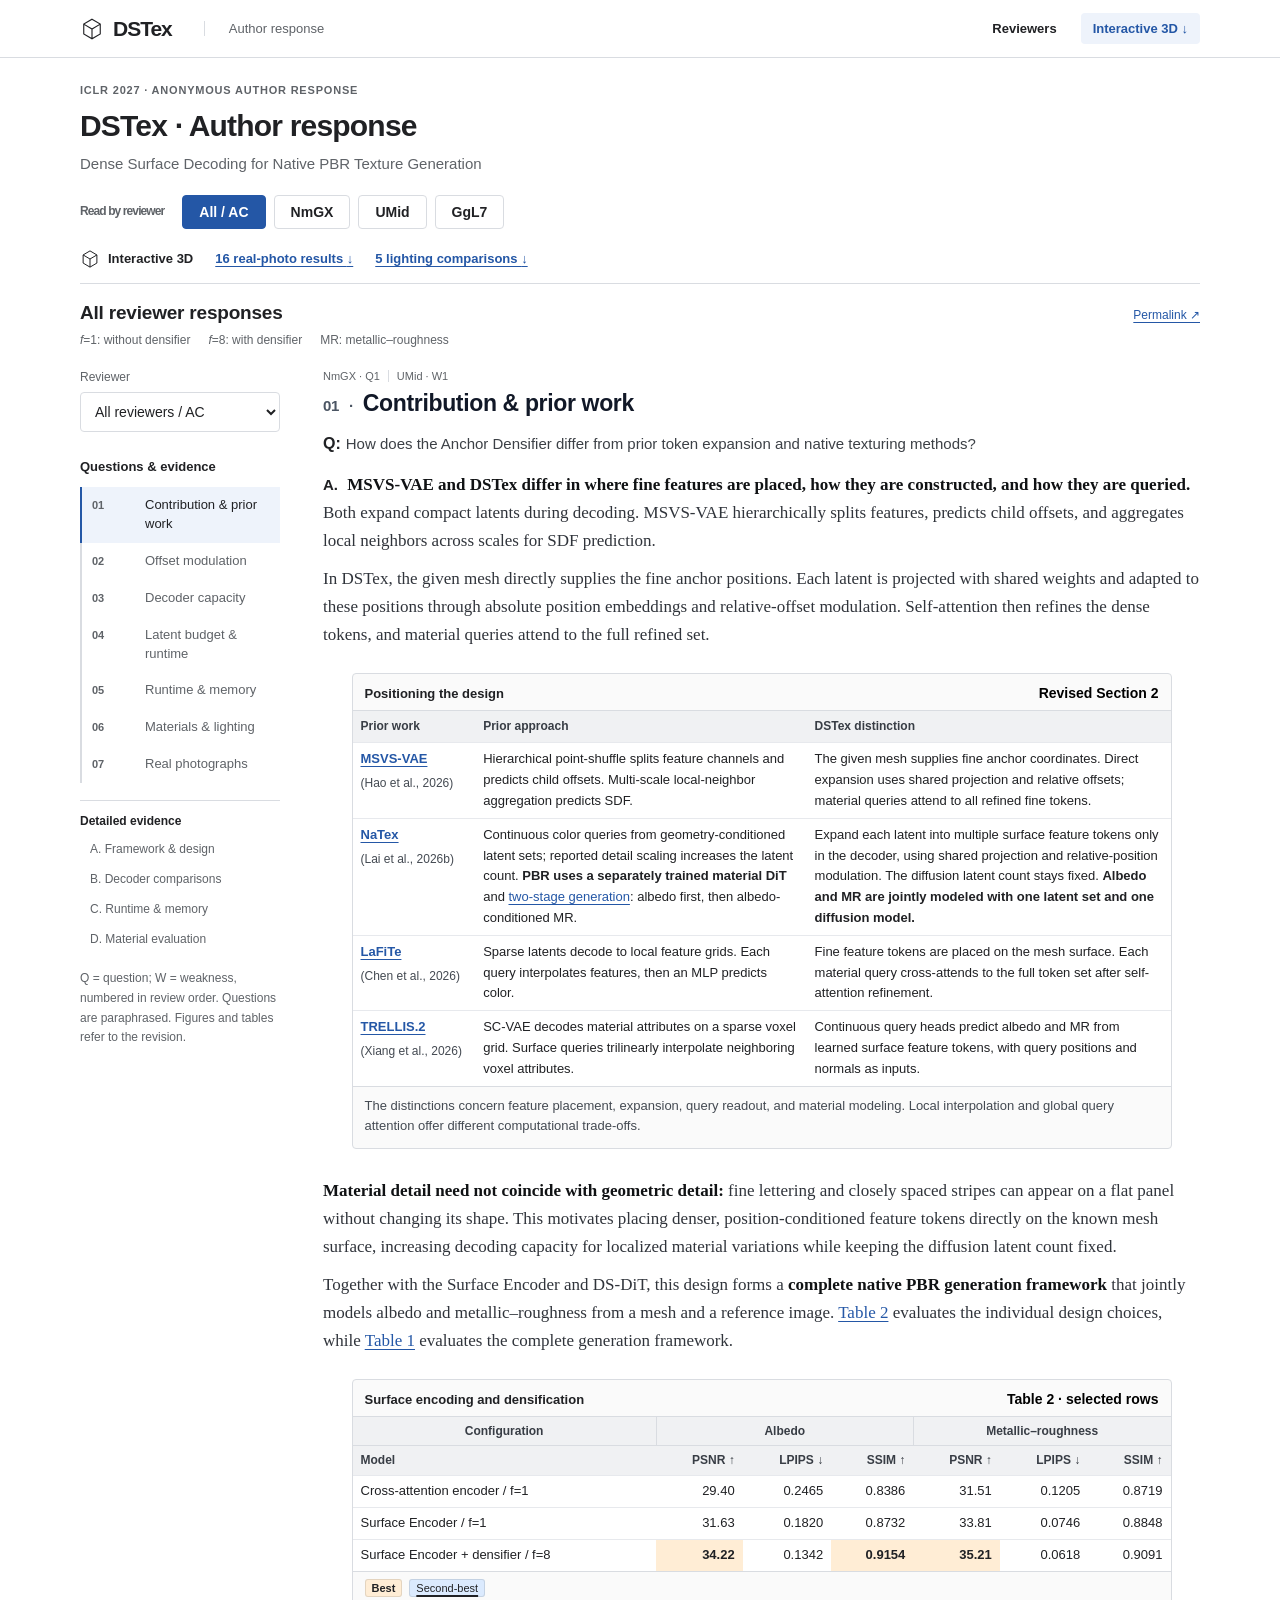
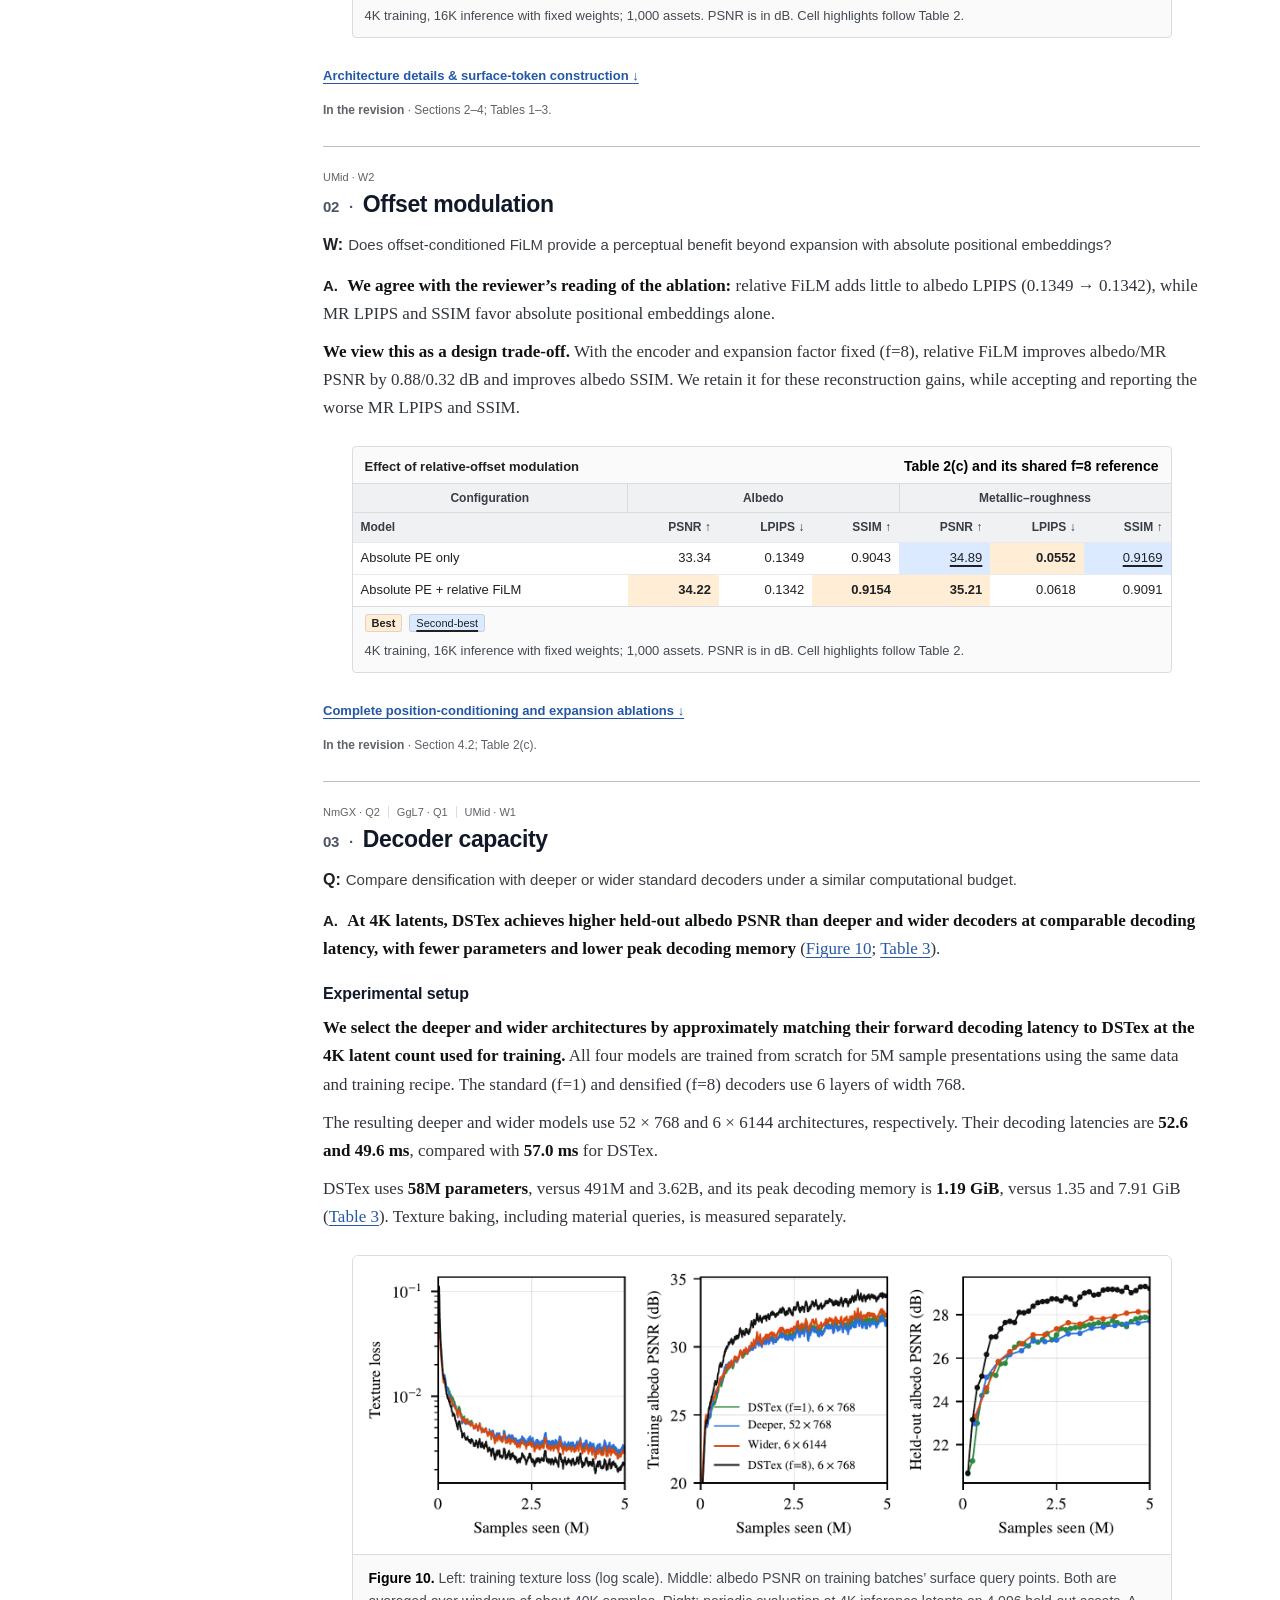
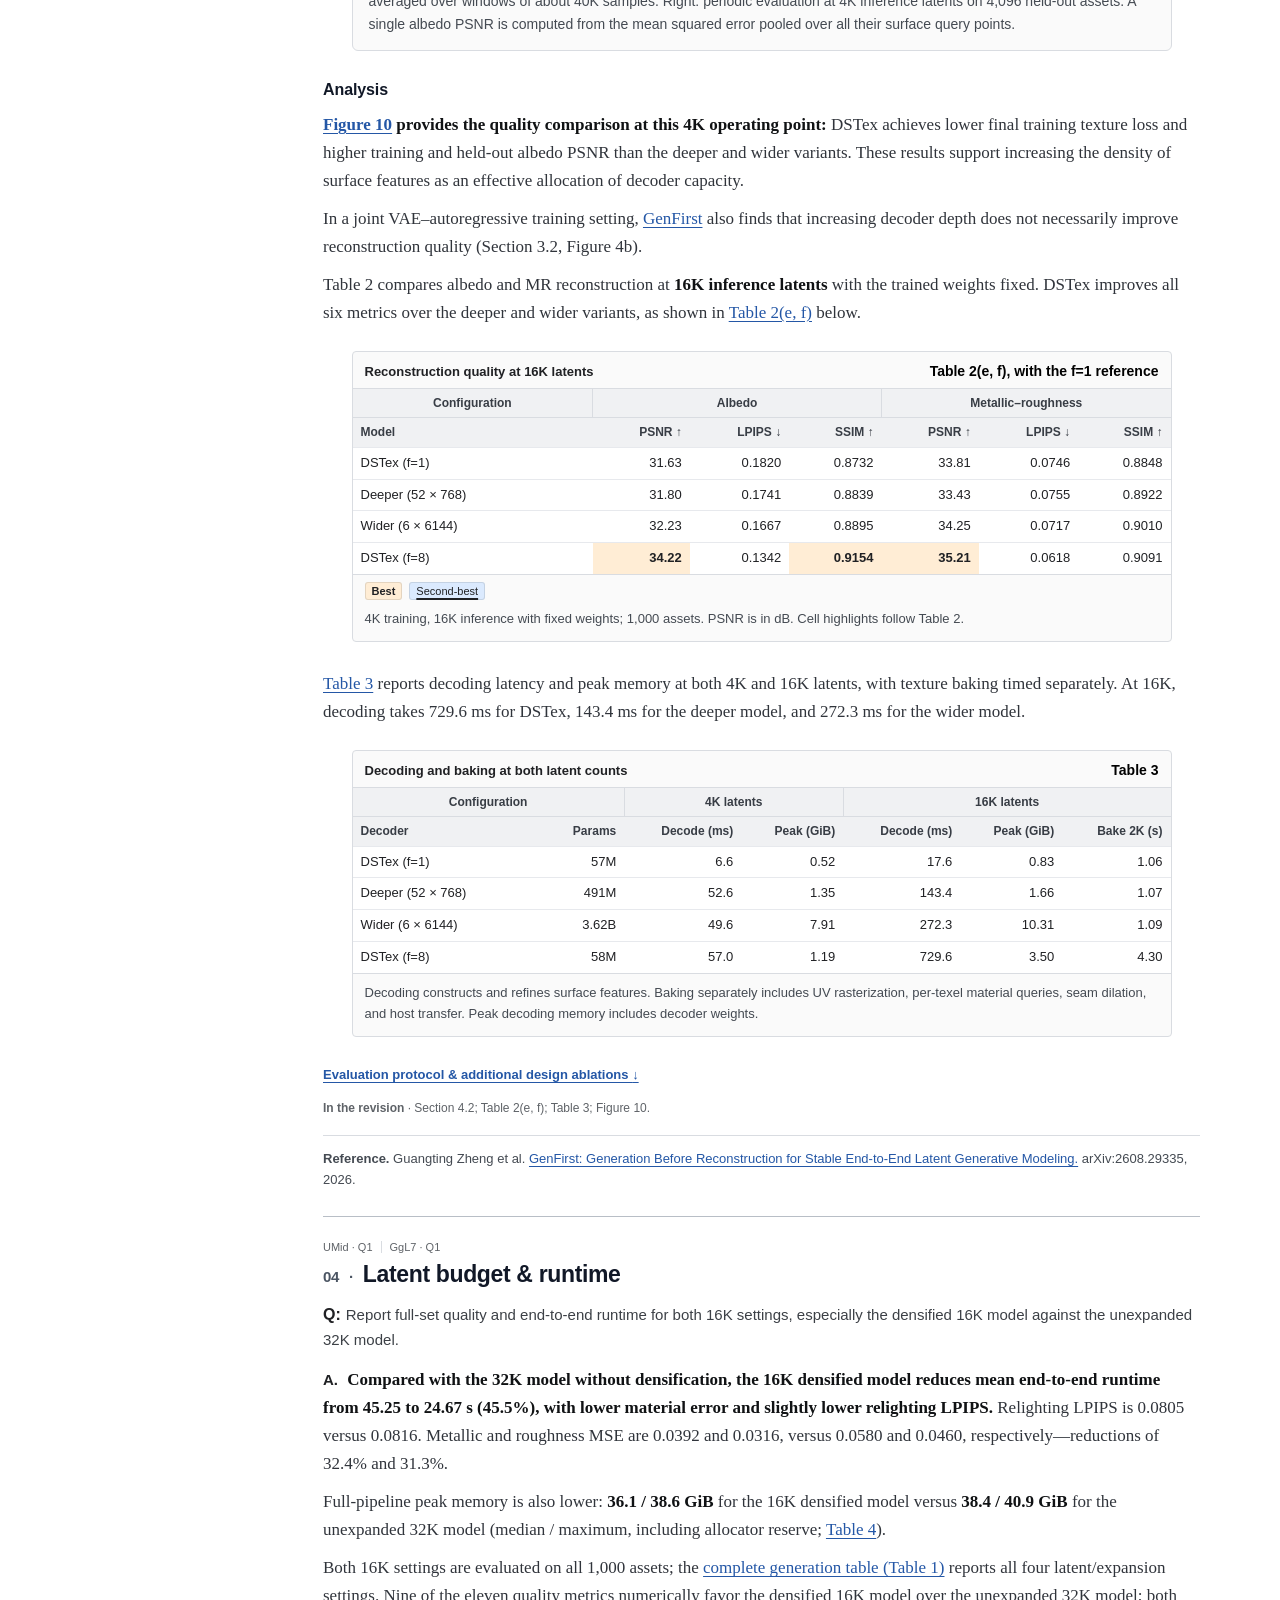
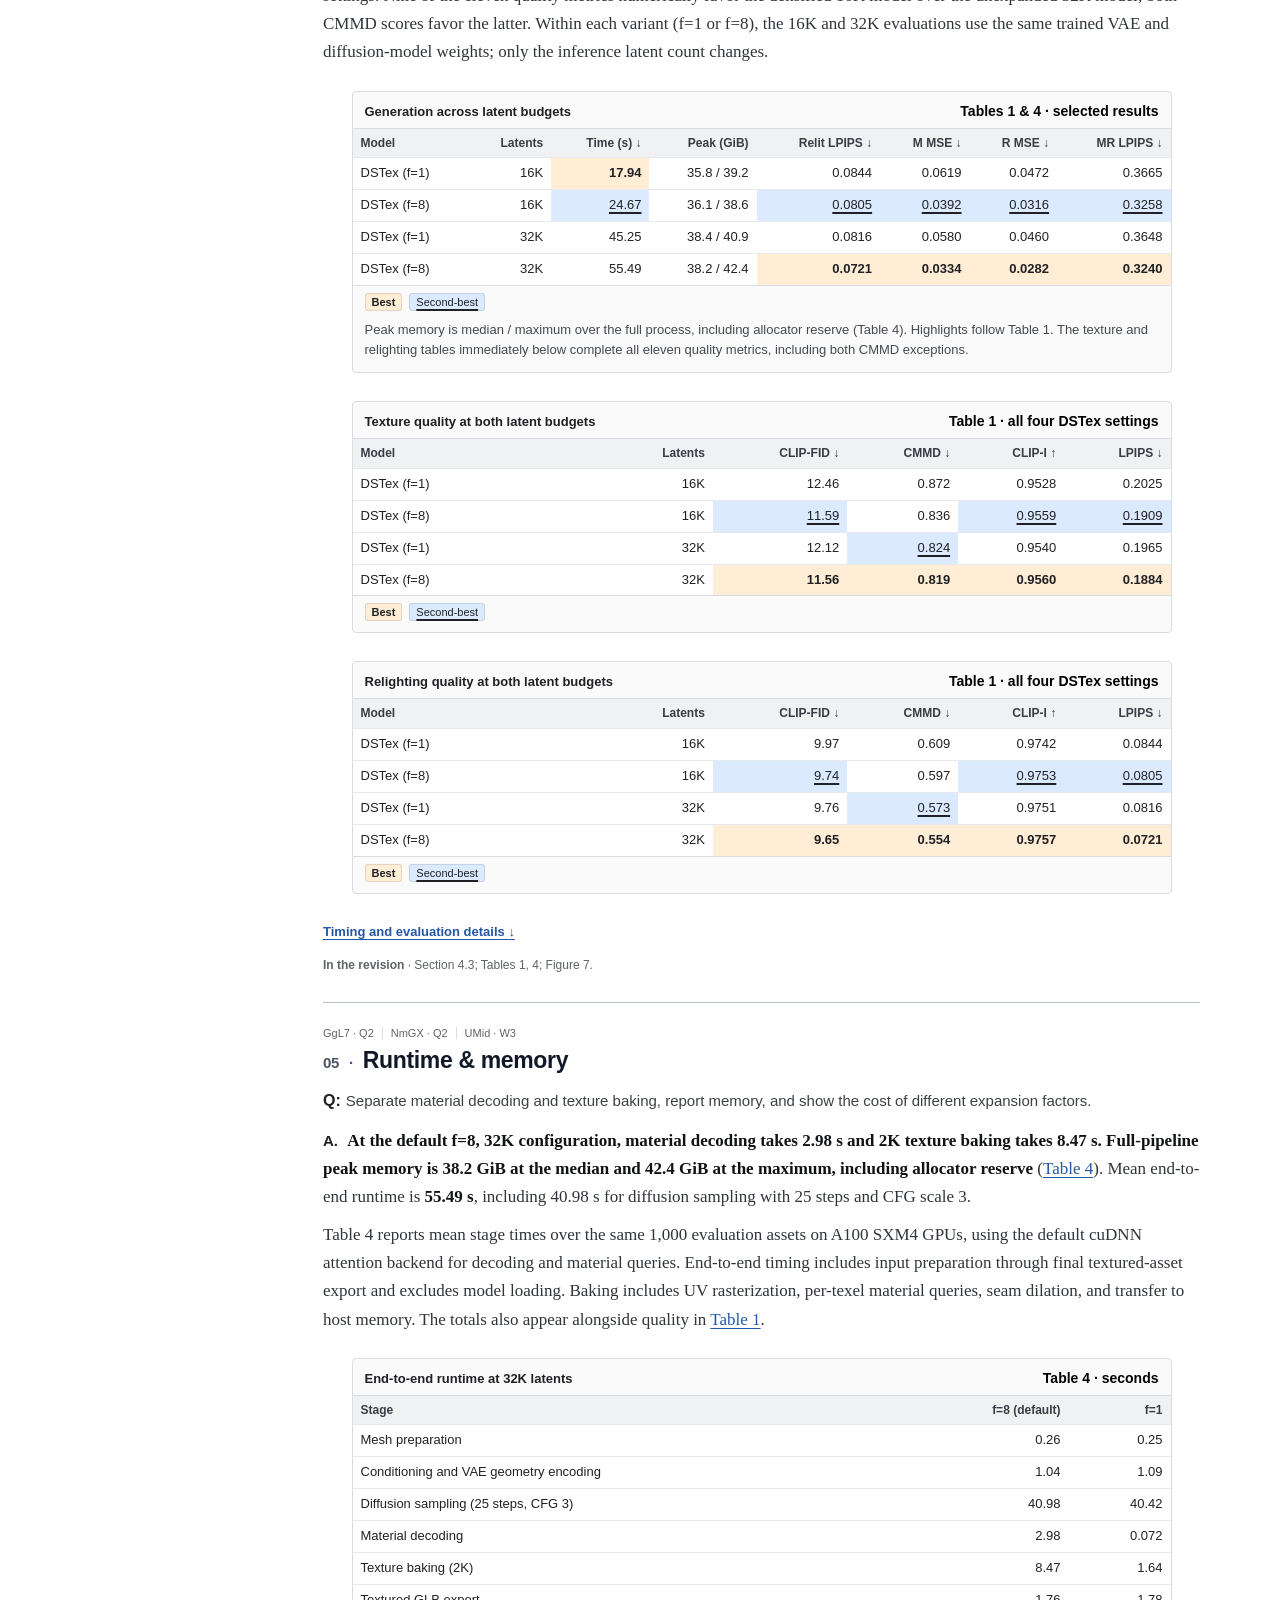
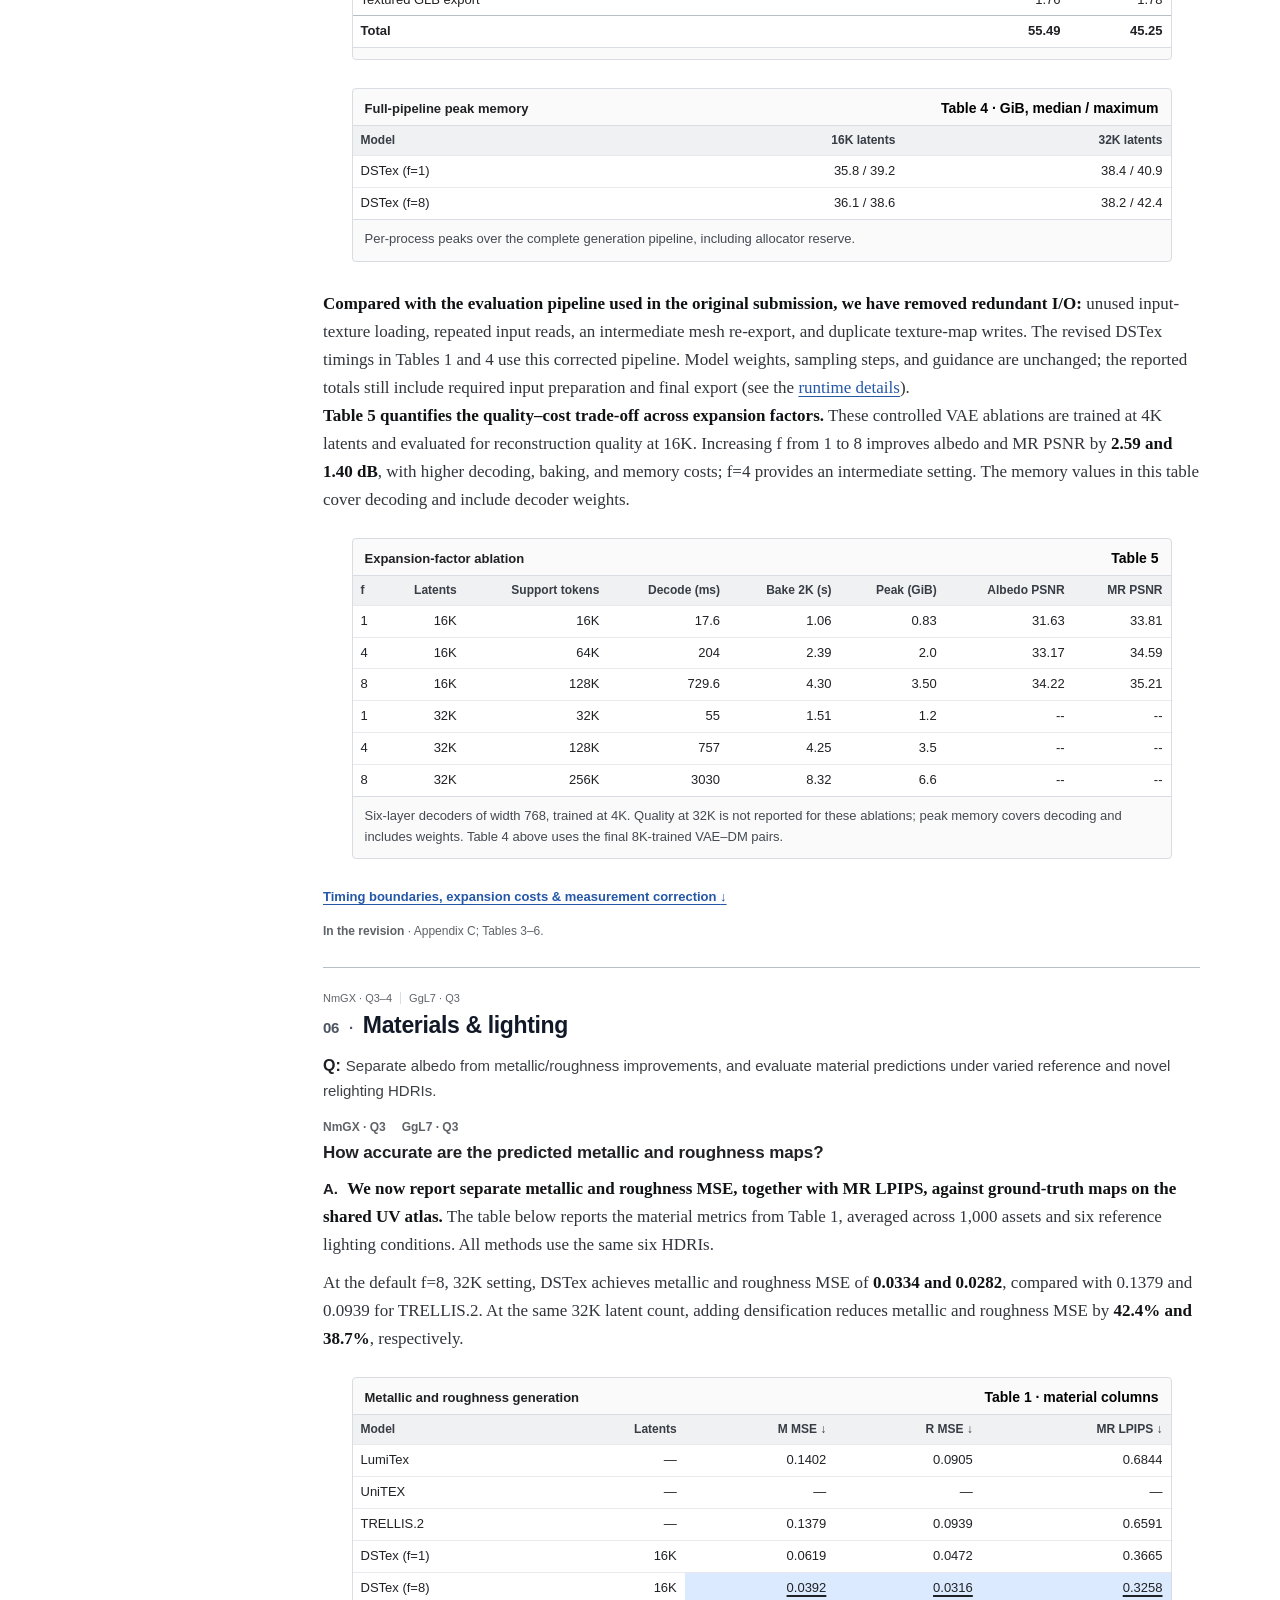
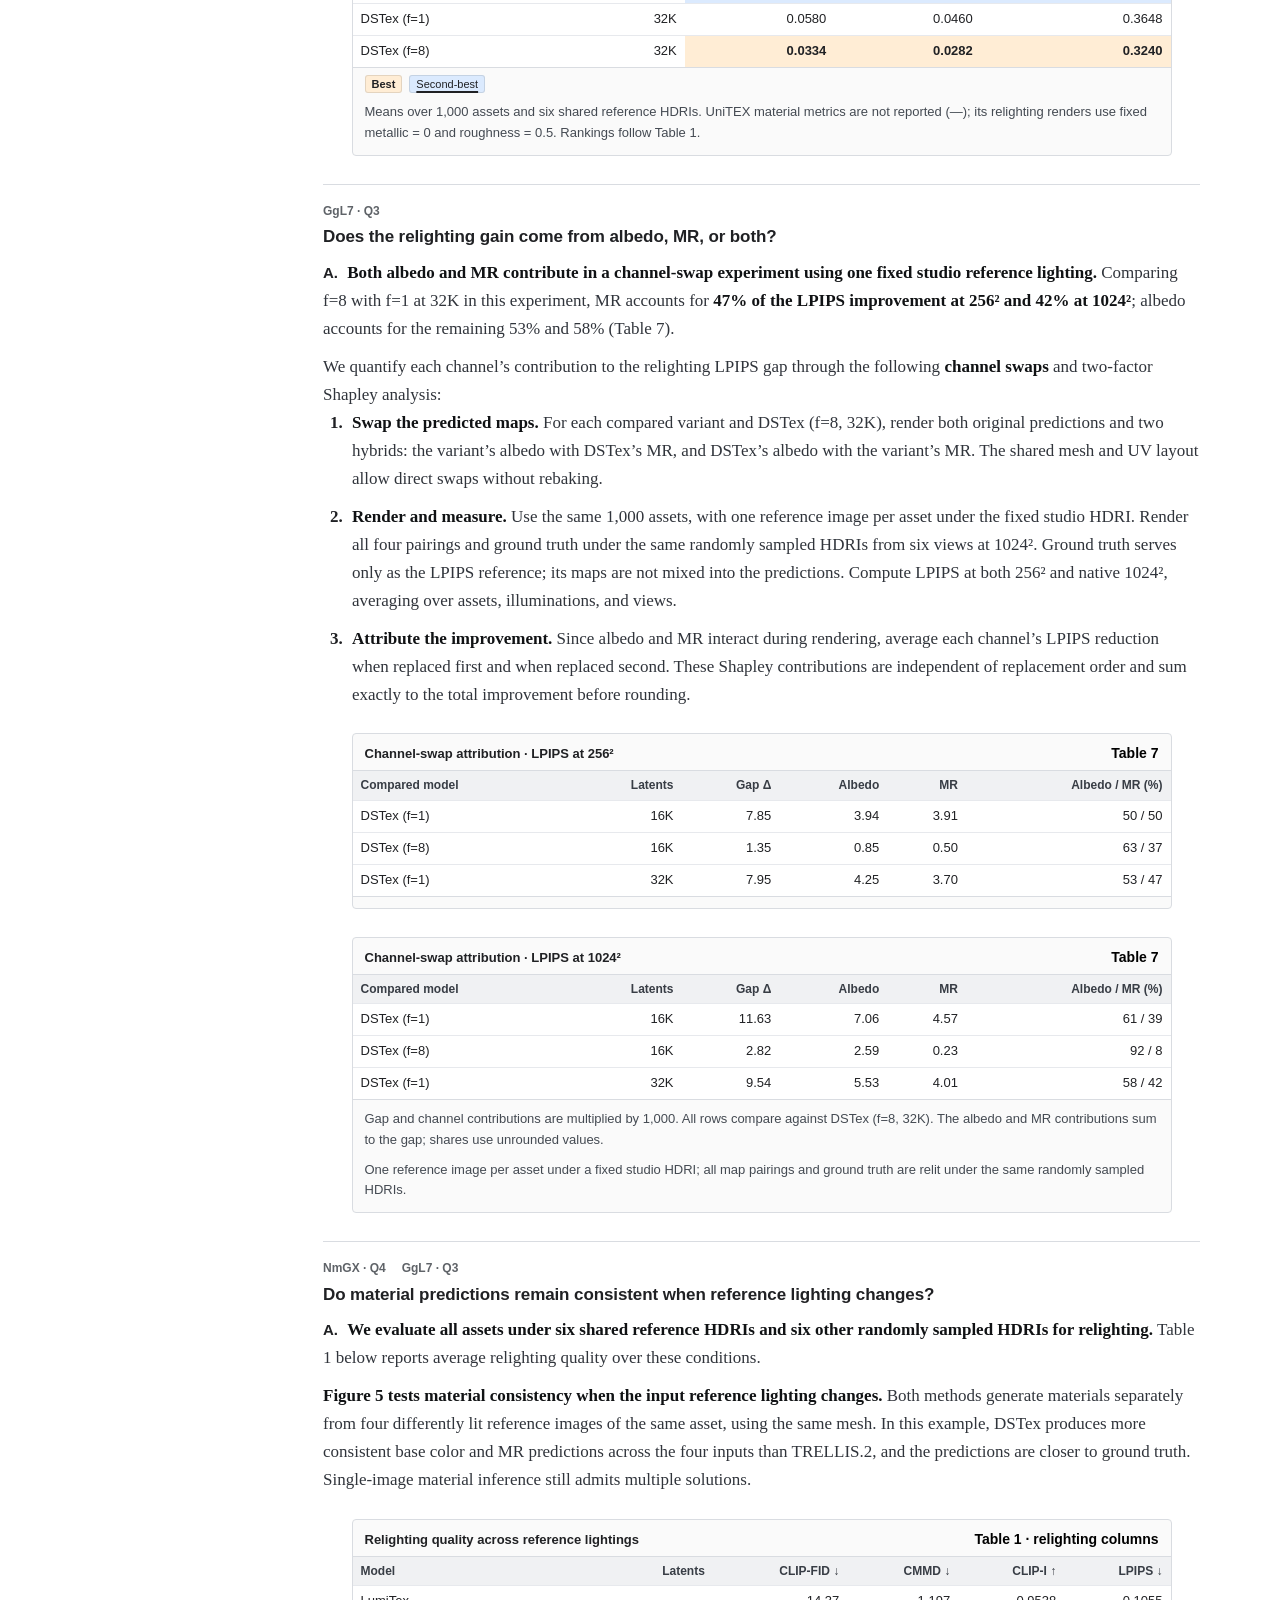
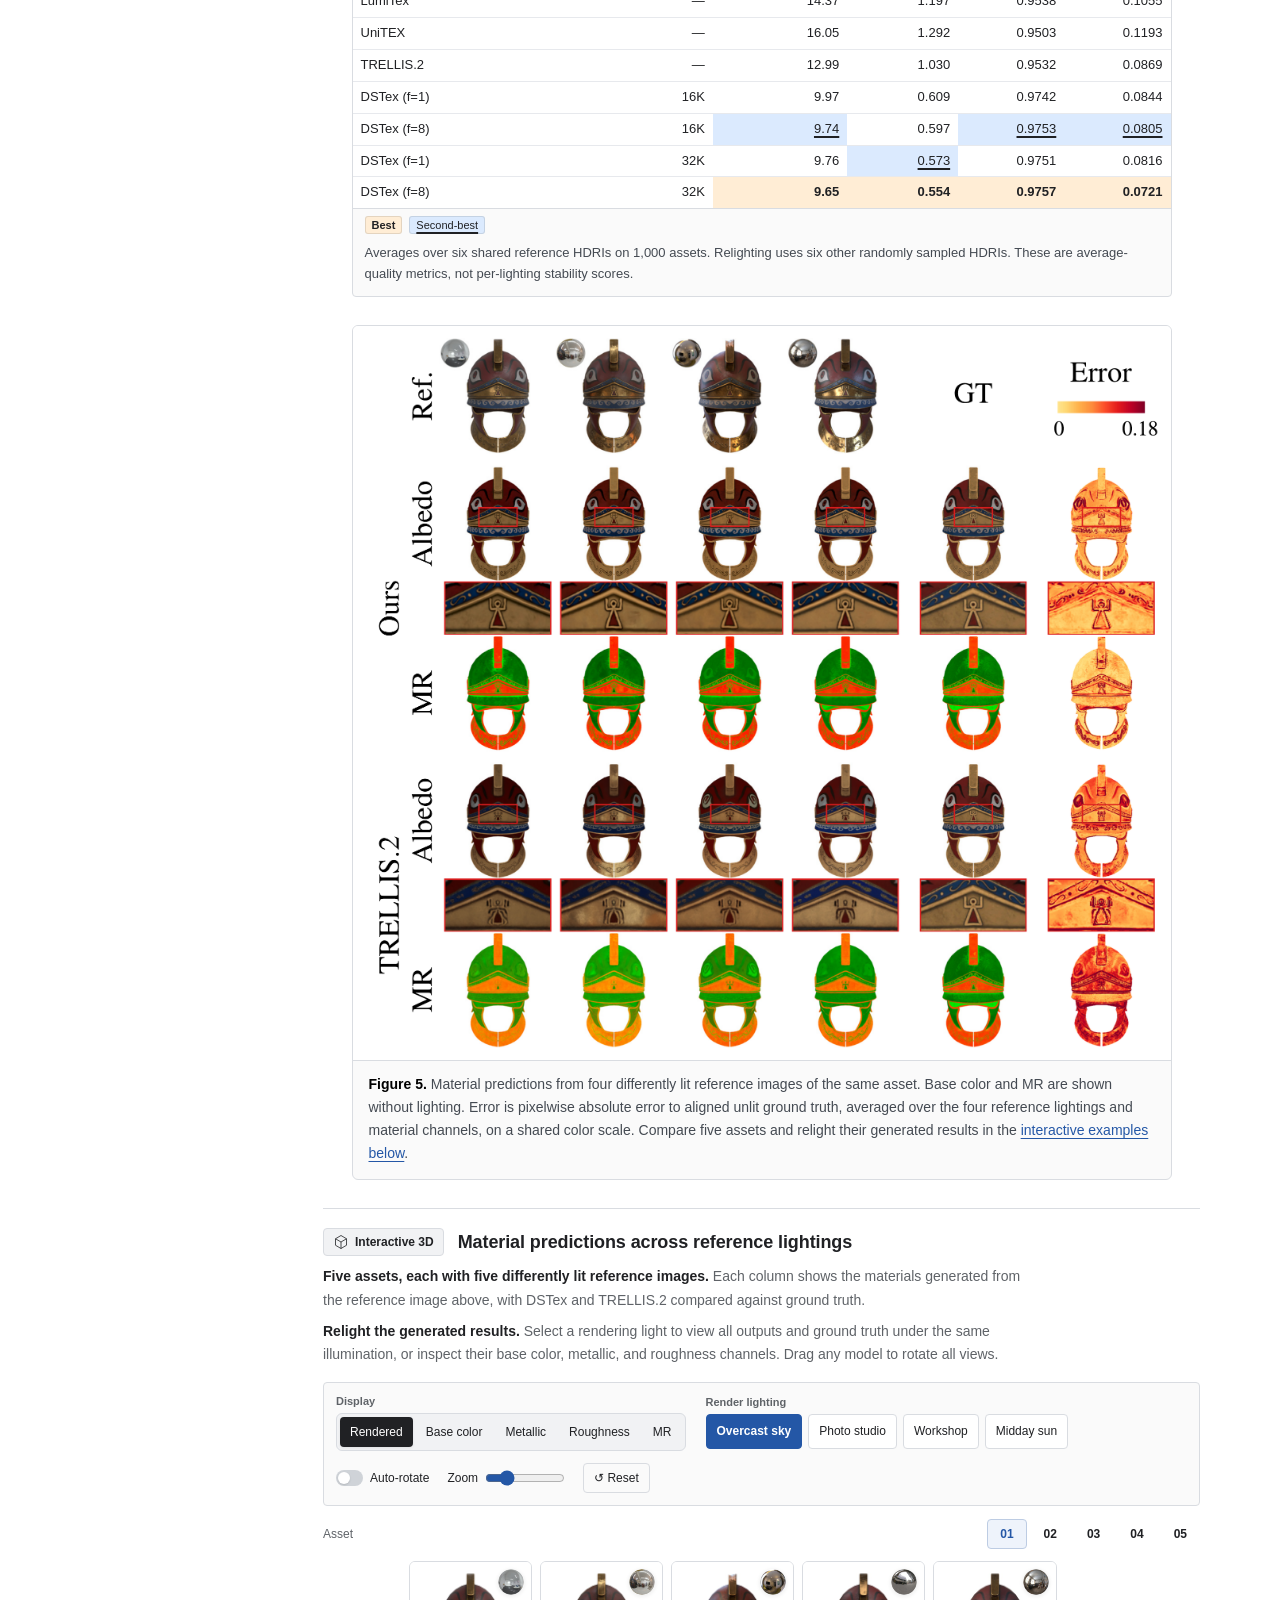
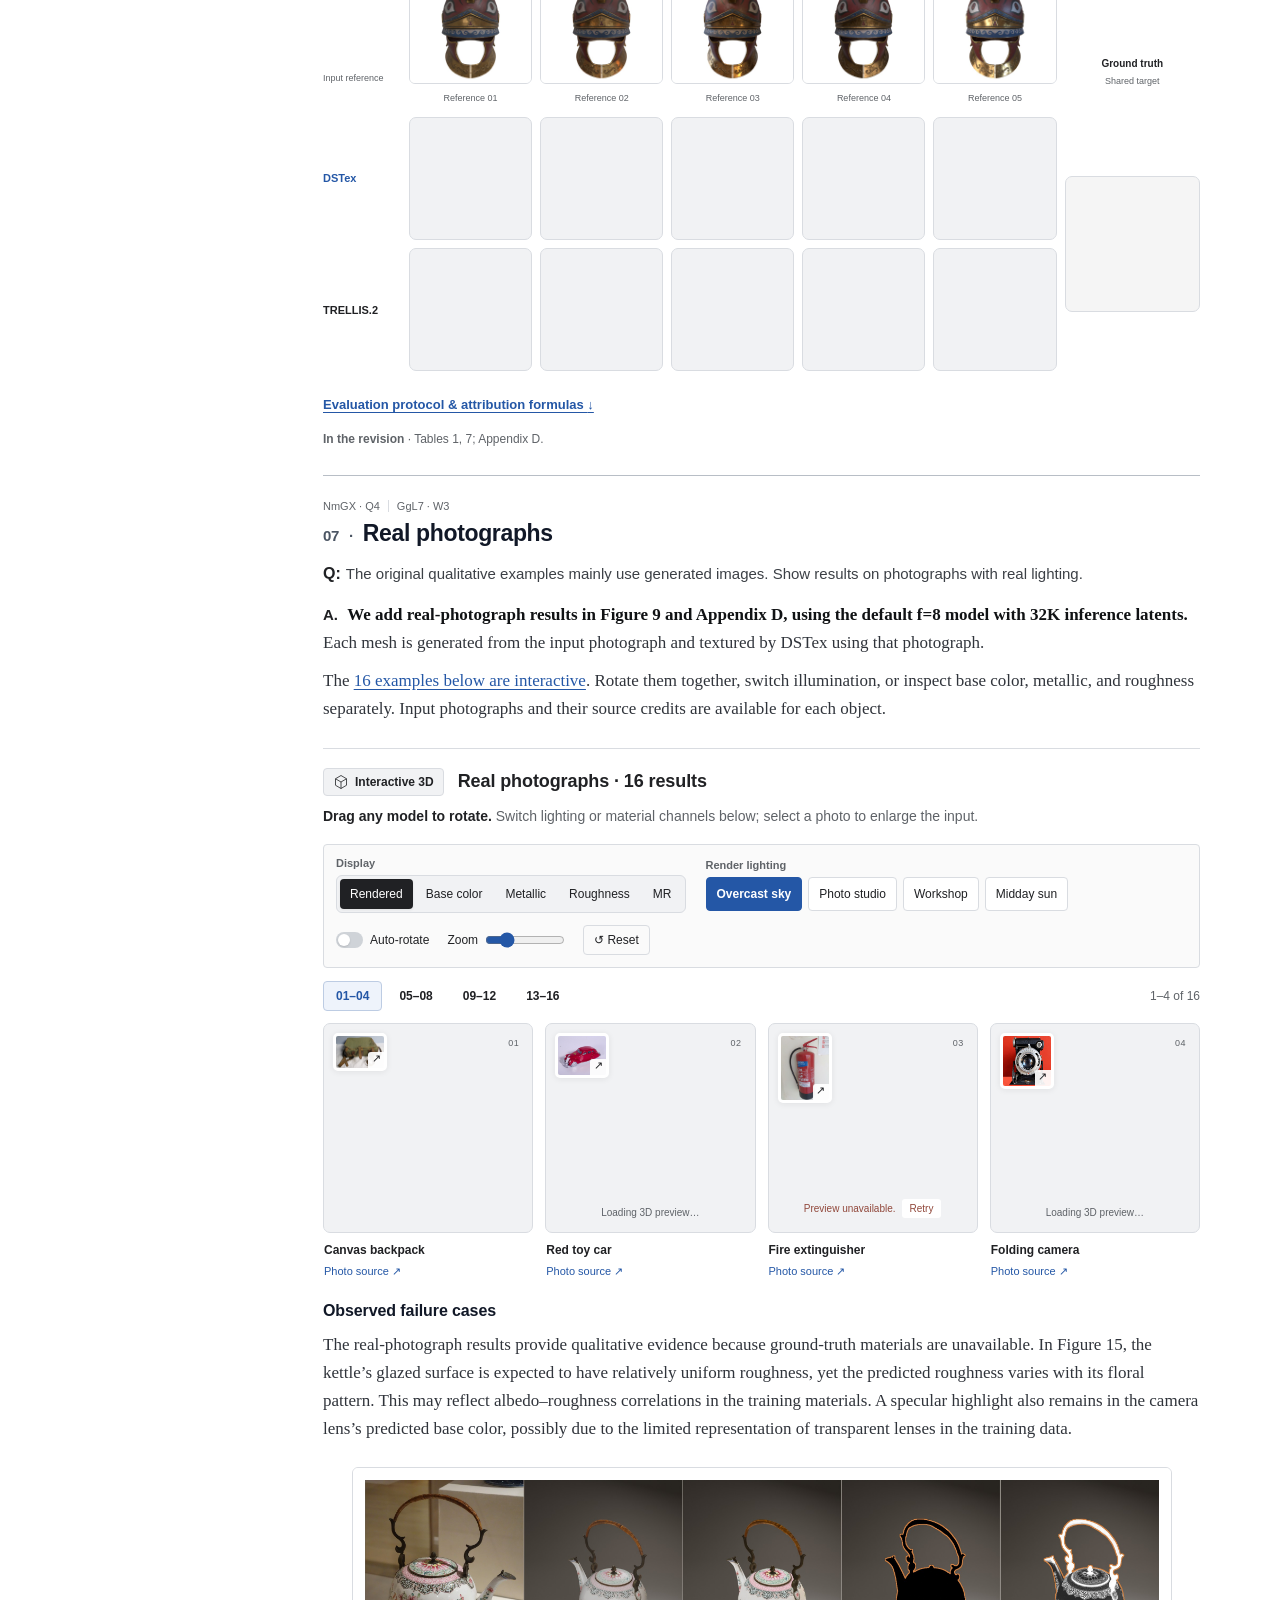
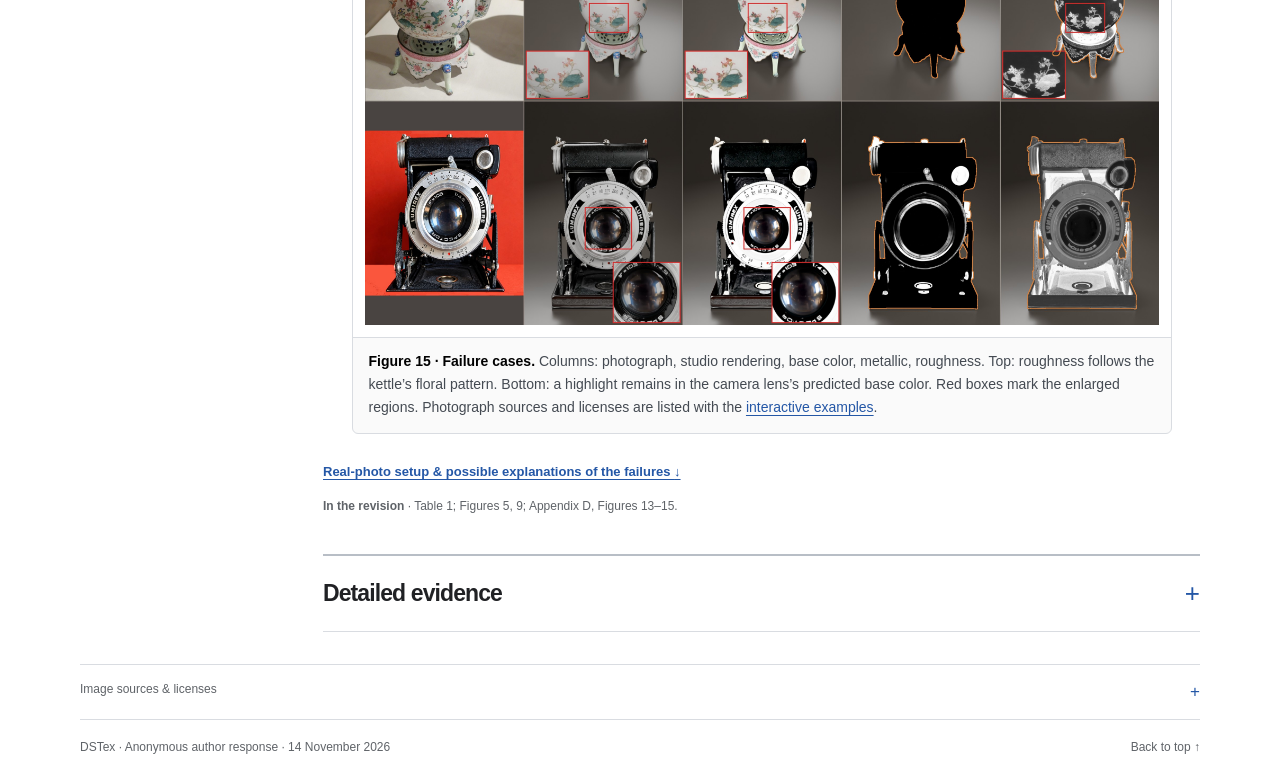
==== response.html @ 3865c9a8 "Update reviewer responses and manuscript results" ====
<!doctype html>
<html lang="en">
<head>
<meta charset="utf-8">
<meta name="viewport" content="width=device-width, initial-scale=1">
<meta name="referrer" content="no-referrer">
<meta http-equiv="Content-Security-Policy" content="default-src 'none'; script-src 'self' https://anonymous.4open.science https://*.github.io file: 'wasm-unsafe-eval'; script-src-attr 'none'; style-src 'self' https://anonymous.4open.science https://*.github.io file: 'unsafe-inline'; img-src 'self' https://anonymous.4open.science https://*.github.io file: blob: data:; connect-src blob:; worker-src blob:; font-src 'none'; object-src 'none'; base-uri 'none'; form-action 'none'; frame-src 'none'">
<meta name="description" content="DSTex author response: controlled decoder comparisons, quality–runtime trade-offs, material evaluation, and interactive real-photograph results.">
<title>DSTex · Author response</title>
<link rel="icon" href="data:image/svg+xml,%3Csvg xmlns='http://www.w3.org/2000/svg' viewBox='0 0 40 40'%3E%3Crect width='40' height='40' rx='8' fill='%23202124'/%3E%3Cpath d='m20 7 12 7v12l-12 7-12-7V14zM8 14l12 7 12-7M20 21v12' fill='none' stroke='%23ffffff' stroke-width='2'/%3E%3C/svg%3E">
<link rel="stylesheet" href="style.css?v=27d207633389">
<link rel="stylesheet" href="response.css?v=be672da52eb2">
<script src="response.js?v=b6f4575847d1" defer></script>
</head>
<body class="response-page" data-viewer-src="app.js?v=0b1dec18f0f3">
<a class="skip-link" href="#responses">Skip to responses</a>
<canvas id="gl" aria-hidden="true"></canvas>
<nav class="site-nav" aria-label="Main navigation"><div class="nav-inner">
  <a class="brand" href="#top" aria-label="DSTex, back to top"><svg viewBox="0 0 32 32" fill="none" aria-hidden="true"><path d="m16 3 11 6.5v13L16 29 5 22.5v-13zM5 9.5 16 16l11-6.5M16 16v13"/></svg>DSTex</a>
  <span class="nav-context">Author response</span>
  <div class="nav-links"><a href="#reviewers">Reviewers</a><a class="nav-3d" href="#interactive">Interactive 3D ↓</a></div>
</div></nav>
<main class="page" id="top">
<header class="response-header">
 <p class="eyebrow">ICLR 2027 · Anonymous author response</p>
 <h1>DSTex · Author response</h1>
 <p class="paper-title">Dense Surface Decoding for Native PBR Texture Generation</p>
</header>
<section class="reviewer-entry" id="reviewers" aria-labelledby="reviewer-entry-title">
 <div class="entry-heading"><h2 id="reviewer-entry-title">Read by reviewer</h2></div>
 <div class="reviewer-options" role="group" aria-label="Choose your reviewer response">
  <button type="button" data-reviewer="all" aria-pressed="true" aria-label="Show all responses and AC overview"><span class="reviewer-name">All / AC</span></button>
  <button type="button" data-reviewer="NmGX" aria-pressed="false" aria-label="Show response to Reviewer NmGX"><span class="reviewer-name">NmGX</span></button>
  <button type="button" data-reviewer="UMid" aria-pressed="false" aria-label="Show response to Reviewer UMid"><span class="reviewer-name">UMid</span></button>
  <button type="button" data-reviewer="GgL7" aria-pressed="false" aria-label="Show response to Reviewer GgL7"><span class="reviewer-name">GgL7</span></button>
 </div>
</section>
<nav class="evidence-entry" aria-label="Interactive 3D evidence">
 <span class="evidence-entry-label"><svg viewBox="0 0 32 32" fill="none" aria-hidden="true"><path d="m16 3 11 6.5v13L16 29 5 22.5v-13zM5 9.5 16 16l11-6.5M16 16v13"/></svg><strong>Interactive 3D</strong></span>
 <a href="#interactive">16 real-photo results <span aria-hidden="true">↓</span></a>
 <a href="#sweep">5 lighting comparisons <span aria-hidden="true">↓</span></a>
</nav>
<section class="response-heading" id="responses" aria-labelledby="response-title">
 <div><h2 id="response-title" tabindex="-1">All reviewer responses</h2><p id="response-subtitle" class="sr-only">Each reply includes its supporting figures and tables.</p><p class="response-key"><span><i>f</i>=1: without densifier</span><span><i>f</i>=8: with densifier</span><span>MR: metallic–roughness</span></p></div>
 <a id="reviewer-permalink" href="response.html#responses">Permalink ↗</a>
</section>
<div class="reading-layout">
<aside class="reading-nav" aria-label="Questions in this response">
 <label for="reviewer-select">Reviewer</label>
 <select id="reviewer-select"><option value="all">All reviewers / AC</option><option value="NmGX">Reviewer NmGX</option><option value="UMid">Reviewer UMid</option><option value="GgL7">Reviewer GgL7</option></select>
 <p class="nav-heading">Questions &amp; evidence</p>
 <ol>
  <li data-topic="contribution"><a href="#contribution"><span class="nav-question">01</span><span>Contribution &amp; prior work</span></a></li>
  <li data-topic="film"><a href="#film"><span class="nav-question">02</span><span>Offset modulation</span></a></li>
  <li data-topic="capacity"><a href="#capacity"><span class="nav-question">03</span><span>Decoder capacity</span></a></li>
  <li data-topic="latent-budget"><a href="#latent-budget"><span class="nav-question">04</span><span>Latent budget &amp; runtime</span></a></li>
  <li data-topic="costs"><a href="#costs"><span class="nav-question">05</span><span>Runtime &amp; memory</span></a></li>
  <li data-topic="materials"><a href="#materials"><span class="nav-question">06</span><span>Materials &amp; lighting</span></a></li>
  <li data-topic="real-photo-response"><a href="#real-photo-response"><span class="nav-question">07</span><span>Real photographs</span></a></li>
 </ol>
 <nav class="appendix-nav" aria-label="Detailed evidence"><span>Detailed evidence</span><a data-appendix-link href="#appendix-framework">A. Framework &amp; design</a><a data-appendix-link href="#appendix-decoders">B. Decoder comparisons</a><a data-appendix-link href="#appendix-runtime">C. Runtime &amp; memory</a><a data-appendix-link href="#appendix-materials">D. Material evaluation</a></nav>
 <p class="reading-note">Q = question; W = weakness, numbered in review order. Questions are paraphrased. Figures and tables refer to the revision.</p>
 <span class="sr-only" id="filter-status" role="status">Showing all response topics.</span>
</aside>
<div class="response-body">
<section class="response-topic" id="contribution" data-reviewers="NmGX UMid">
 <div class="topic-kicker"><span class="topic-number">01</span><span class="reviewer-ref">NmGX · Q1</span><span class="reviewer-ref">UMid · W1</span></div>
 <h2><span class="question-number">01</span><span class="question-title">Contribution &amp; prior work</span></h2>
 <div class="concern"><p class="concern-label">Q:</p><p class="concern-text">How does the Anchor Densifier differ from prior token expansion and native texturing methods?</p></div>
 <div class="answer" data-answer-for="all NmGX"><p><span class="answer-label">A.</span> <strong>MSVS-VAE and DSTex differ in where fine features are placed, how they are constructed, and how they are queried.</strong> Both expand compact latents during decoding. MSVS-VAE hierarchically splits features, predicts child offsets, and aggregates local neighbors across scales for SDF prediction.</p>
 <p>In DSTex, the given mesh directly supplies the fine anchor positions. Each latent is projected with shared weights and adapted to these positions through absolute position embeddings and relative-offset modulation. Self-attention then refines the dense tokens, and material queries attend to the full refined set.</p></div>
 <div class="answer" data-answer-for="UMid" hidden><p><span class="answer-label">A.</span> <strong>DSTex increases the spatial density of decoder features while keeping the diffusion latent count fixed. Compared with the evaluated baselines, it generates finer texture details, including small lettering and closely spaced patterns.</strong></p>
 <p>This design is motivated by a property of texture generation: material detail need not coincide with geometric detail. A flat surface can carry intricate patterns without any change in shape. We therefore construct additional, position-conditioned feature tokens directly at mesh-sampled locations, providing denser feature support for continuous material queries.</p>
 <p><strong>The distinction lies in how these features are constructed and queried.</strong> NaTex supports continuous texture queries and reports detail scaling through increased latent counts. DSTex expands features only during decoding, leaving the diffusion sequence unchanged. For PBR generation, NaTex uses a separately trained material model conditioned on generated albedo, whereas DSTex jointly models albedo and metallic–roughness with one latent set and one diffusion model.</p>
 <p>LaFiTe and TRELLIS.2 decode sparse representations into local feature grids or voxel material attributes; DSTex constructs features at sampled surface locations, refines them with self-attention, and queries the full refined set. These approaches offer different computational trade-offs.</p></div>

 <div class="evidence-table"><div class="evidence-title"><strong>Positioning the design</strong><span>Revised Section 2</span></div><div class="table-scroll" tabindex="0" role="region" aria-label="Comparison with prior representations"><table class="text-table"><thead><tr><th scope="col">Prior work</th><th scope="col">Prior approach</th><th scope="col">DSTex distinction</th></tr></thead><tbody>
  <tr><td><a href="https://arxiv.org/html/2607.24436v1#S4.SS3" target="_blank" rel="noopener noreferrer">MSVS-VAE</a><span class="paper-citation">(Hao et al., 2026)</span></td><td data-label="Prior approach">Hierarchical point-shuffle splits feature channels and predicts child offsets. Multi-scale local-neighbor aggregation predicts SDF.</td><td data-label="DSTex">The given mesh supplies fine anchor coordinates. Direct expansion uses shared projection and relative offsets; material queries attend to all refined fine tokens.</td></tr>
  <tr><td><a href="https://arxiv.org/html/2511.16317v1#S3.SS1" target="_blank" rel="noopener noreferrer">NaTex</a><span class="paper-citation">(Lai et al., 2026b)</span></td><td data-label="Prior approach">Continuous color queries from geometry-conditioned latent sets; reported detail scaling increases the latent count. <strong>PBR uses a separately trained material DiT</strong> and <a href="https://arxiv.org/html/2511.16317v1#A2" target="_blank" rel="noopener noreferrer">two-stage generation</a>: albedo first, then albedo-conditioned MR.</td><td data-label="DSTex">Expand each latent into multiple surface feature tokens only in the decoder, using shared projection and relative-position modulation. The diffusion latent count stays fixed. <strong>Albedo and MR are jointly modeled with one latent set and one diffusion model.</strong></td></tr>
  <tr><td><a href="https://arxiv.org/html/2512.04786v1#S3.SS1" target="_blank" rel="noopener noreferrer">LaFiTe</a><span class="paper-citation">(Chen et al., 2026)</span></td><td data-label="Prior approach">Sparse latents decode to local feature grids. Each query interpolates features, then an MLP predicts color.</td><td data-label="DSTex">Fine feature tokens are placed on the mesh surface. Each material query cross-attends to the full token set after self-attention refinement.</td></tr>
  <tr><td><a href="https://arxiv.org/html/2512.14692v1#S3.SS1.SSS2" target="_blank" rel="noopener noreferrer">TRELLIS.2</a><span class="paper-citation">(Xiang et al., 2026)</span></td><td data-label="Prior approach">SC-VAE decodes material attributes on a sparse voxel grid. Surface queries trilinearly interpolate neighboring voxel attributes.</td><td data-label="DSTex">Continuous query heads predict albedo and MR from learned surface feature tokens, with query positions and normals as inputs.</td></tr>
 </tbody></table></div><p class="table-note">The distinctions concern feature placement, expansion, query readout, and material modeling. Local interpolation and global query attention offer different computational trade-offs.</p></div>

 <div class="answer" data-answer-for="all NmGX"><p><strong>Material detail need not coincide with geometric detail:</strong> fine lettering and closely spaced stripes can appear on a flat panel without changing its shape. This motivates placing denser, position-conditioned feature tokens directly on the known mesh surface, increasing decoding capacity for localized material variations while keeping the diffusion latent count fixed.</p>
 <p>Together with the Surface Encoder and DS-DiT, this design forms a <strong>complete native PBR generation framework</strong> that jointly models albedo and metallic–roughness from a mesh and a reference image. <a href="#appendix-ablations">Table 2</a> evaluates the individual design choices, while <a href="#appendix-generation">Table 1</a> evaluates the complete generation framework.</p></div>
 <div class="answer" data-answer-for="UMid" hidden><p><strong>The new comparisons quantify the practical benefit of this design.</strong> At 4K latents, DSTex achieves higher held-out albedo PSNR than deeper and wider decoders at comparable decoding latency, with fewer parameters and lower peak decoding memory (<a href="#decoder-training-curves">Figure 10</a>; <a href="#decoder-costs">Table 3</a>).</p>
 <p>Across latent budgets, the 16K densified model reduces end-to-end runtime by <strong>45.5%</strong> relative to the 32K model without densification, while achieving lower metallic and roughness errors and slightly lower relighting LPIPS (<a href="#latent-budget">Tables 1 and 4</a>). We acknowledge the mixed perceptual effects of relative FiLM and discuss that trade-off separately in <a href="#film">W2</a>.</p>
 <p>Together, the Surface Encoder, dense surface decoder, and image- and geometry-conditioned DS-DiT form a <strong>complete native PBR generation framework</strong>. Table 2 below isolates the reconstruction gains from the encoder and densification, while <a href="#appendix-generation">Table 1</a> evaluates the resulting generation quality.</p></div>
 <div class="evidence-table"><div class="evidence-title"><strong>Surface encoding and densification</strong><span>Table 2 · selected rows</span></div><div class="table-scroll" tabindex="0" role="region" aria-label="Results table"><table class="inline-results"><thead><tr class="column-groups"><th scope="colgroup" colspan="1">Configuration</th><th scope="colgroup" colspan="3">Albedo</th><th scope="colgroup" colspan="3">Metallic–roughness</th></tr><tr><th scope="col">Model</th><th scope="col">PSNR ↑</th><th scope="col">LPIPS ↓</th><th scope="col">SSIM ↑</th><th scope="col">PSNR ↑</th><th scope="col">LPIPS ↓</th><th scope="col">SSIM ↑</th></tr></thead><tbody><tr><td>Cross-attention encoder / f=1</td><td>29.40</td><td>0.2465</td><td>0.8386</td><td>31.51</td><td>0.1205</td><td>0.8719</td></tr><tr><td>Surface Encoder / f=1</td><td>31.63</td><td>0.1820</td><td>0.8732</td><td>33.81</td><td>0.0746</td><td>0.8848</td></tr><tr><td>Surface Encoder + densifier / f=8</td><td class="best" title="Best">34.22</td><td>0.1342</td><td class="best" title="Best">0.9154</td><td class="best" title="Best">35.21</td><td>0.0618</td><td>0.9091</td></tr></tbody></table></div><div class="table-ranking" aria-label="Cell highlights"><span class="rank-key best">Best</span><span class="rank-key second">Second-best</span></div><p class="table-note">4K training, 16K inference with fixed weights; 1,000 assets. PSNR is in dB. Cell highlights follow Table 2.</p></div>
 <p class="detail-link"><a href="#appendix-framework">Architecture details &amp; surface-token construction <span aria-hidden="true">↓</span></a></p>
 <p class="paper-location"><strong>In the revision</strong> · Sections 2–4; Tables 1–3.</p>
</section>
<section class="response-topic" id="film" data-reviewers="UMid">
 <div class="topic-kicker"><span class="topic-number">02</span><span class="reviewer-ref">UMid · W2</span></div>
 <h2><span class="question-number">02</span><span class="question-title">Offset modulation</span></h2>
 <div class="concern"><p class="concern-label">W:</p><p class="concern-text">Does offset-conditioned FiLM provide a perceptual benefit beyond expansion with absolute positional embeddings?</p></div>
 <div class="answer"><p><span class="answer-label">A.</span> <strong>We agree with the reviewer’s reading of the ablation:</strong> relative FiLM adds little to albedo LPIPS (0.1349 → 0.1342), while MR LPIPS and SSIM favor absolute positional embeddings alone.</p>
 <p><strong>We view this as a design trade-off.</strong> With the encoder and expansion factor fixed (f=8), relative FiLM improves albedo/MR PSNR by 0.88/0.32 dB and improves albedo SSIM. We retain it for these reconstruction gains, while accepting and reporting the worse MR LPIPS and SSIM.</p></div>
 <div class="evidence-table"><div class="evidence-title"><strong>Effect of relative-offset modulation</strong><span>Table 2(c) and its shared f=8 reference</span></div><div class="table-scroll" tabindex="0" role="region" aria-label="Results table"><table class="inline-results"><thead><tr class="column-groups"><th scope="colgroup" colspan="1">Configuration</th><th scope="colgroup" colspan="3">Albedo</th><th scope="colgroup" colspan="3">Metallic–roughness</th></tr><tr><th scope="col">Model</th><th scope="col">PSNR ↑</th><th scope="col">LPIPS ↓</th><th scope="col">SSIM ↑</th><th scope="col">PSNR ↑</th><th scope="col">LPIPS ↓</th><th scope="col">SSIM ↑</th></tr></thead><tbody><tr><td>Absolute PE only</td><td>33.34</td><td>0.1349</td><td>0.9043</td><td class="second" title="Second-best">34.89</td><td class="best" title="Best">0.0552</td><td class="second" title="Second-best">0.9169</td></tr><tr><td>Absolute PE + relative FiLM</td><td class="best" title="Best">34.22</td><td>0.1342</td><td class="best" title="Best">0.9154</td><td class="best" title="Best">35.21</td><td>0.0618</td><td>0.9091</td></tr></tbody></table></div><div class="table-ranking" aria-label="Cell highlights"><span class="rank-key best">Best</span><span class="rank-key second">Second-best</span></div><p class="table-note">4K training, 16K inference with fixed weights; 1,000 assets. PSNR is in dB. Cell highlights follow Table 2.</p></div>
 <p class="detail-link"><a href="#appendix-ablations">Complete position-conditioning and expansion ablations <span aria-hidden="true">↓</span></a></p>
 <p class="paper-location"><strong>In the revision</strong> · Section 4.2; Table 2(c).</p>
</section>
<section class="response-topic" id="capacity" data-reviewers="NmGX GgL7 UMid">
 <div class="topic-kicker"><span class="topic-number">03</span><span class="reviewer-ref">NmGX · Q2</span><span class="reviewer-ref">GgL7 · Q1</span><span class="reviewer-ref">UMid · W1</span></div>
 <h2><span class="question-number">03</span><span class="question-title">Decoder capacity</span></h2>
 <div class="concern"><p class="concern-label">Q:</p><p class="concern-text">Compare densification with deeper or wider standard decoders under a similar computational budget.</p></div>
 <div class="answer"><p><span class="answer-label">A.</span> <strong>At 4K latents, DSTex achieves higher held-out albedo PSNR than deeper and wider decoders at comparable decoding latency, with fewer parameters and lower peak decoding memory</strong> (<a href="#decoder-training-curves">Figure 10</a>; <a href="#decoder-costs">Table 3</a>).</p></div>
 <h3 class="answer-subheading">Experimental setup</h3>
 <div class="answer"><p><strong>We select the deeper and wider architectures by approximately matching their forward decoding latency to DSTex at the 4K latent count used for training.</strong> All four models are trained from scratch for 5M sample presentations using the same data and training recipe. The standard (f=1) and densified (f=8) decoders use 6 layers of width 768.</p>
 <p>The resulting deeper and wider models use 52 × 768 and 6 × 6144 architectures, respectively. Their decoding latencies are <strong>52.6 and 49.6 ms</strong>, compared with <strong>57.0 ms</strong> for DSTex.</p>
 <p>DSTex uses <strong>58M parameters</strong>, versus 491M and 3.62B, and its peak decoding memory is <strong>1.19 GiB</strong>, versus 1.35 and 7.91 GiB (<a href="#decoder-costs">Table 3</a>). Texture baking, including material queries, is measured separately.</p></div>
 <figure class="result-figure" id="decoder-training-curves"><a href="response-assets/decoder-scaling.png" target="_blank" rel="noopener noreferrer" aria-label="Open Figure 10 at full resolution"><img src="response-assets/decoder-scaling.png" alt="Training texture loss and albedo PSNR curves, and held-out 4K albedo PSNR comparing the standard, deeper, wider, and densified decoders" loading="lazy" width="1800" height="622"></a><figcaption><strong>Figure 10.</strong> Left: training texture loss (log scale). Middle: albedo PSNR on training batches’ surface query points. Both are averaged over windows of about 40K samples. Right: periodic evaluation at 4K inference latents on 4,096 held-out assets. A single albedo PSNR is computed from the mean squared error pooled over all their surface query points.</figcaption></figure>
 <h3 class="answer-subheading">Analysis</h3>
 <div class="answer"><p><strong><a href="#decoder-training-curves">Figure 10</a> provides the quality comparison at this 4K operating point:</strong> DSTex achieves lower final training texture loss and higher training and held-out albedo PSNR than the deeper and wider variants. These results support increasing the density of surface features as an effective allocation of decoder capacity.</p>
 <p>In a joint VAE–autoregressive training setting, <a href="https://arxiv.org/abs/2608.29335" target="_blank" rel="noopener noreferrer">GenFirst</a> also finds that increasing decoder depth does not necessarily improve reconstruction quality (Section 3.2, Figure 4b).</p>
 <p>Table 2 compares albedo and MR reconstruction at <strong>16K inference latents</strong> with the trained weights fixed. DSTex improves all six metrics over the deeper and wider variants, as shown in <a href="#decoder-quality">Table 2(e, f)</a> below.</p></div>
 <div id="decoder-quality"><div class="evidence-table"><div class="evidence-title"><strong>Reconstruction quality at 16K latents</strong><span>Table 2(e, f), with the f=1 reference</span></div><div class="table-scroll" tabindex="0" role="region" aria-label="Results table"><table class="inline-results"><thead><tr class="column-groups"><th scope="colgroup" colspan="1">Configuration</th><th scope="colgroup" colspan="3">Albedo</th><th scope="colgroup" colspan="3">Metallic–roughness</th></tr><tr><th scope="col">Model</th><th scope="col">PSNR ↑</th><th scope="col">LPIPS ↓</th><th scope="col">SSIM ↑</th><th scope="col">PSNR ↑</th><th scope="col">LPIPS ↓</th><th scope="col">SSIM ↑</th></tr></thead><tbody><tr><td>DSTex (f=1)</td><td>31.63</td><td>0.1820</td><td>0.8732</td><td>33.81</td><td>0.0746</td><td>0.8848</td></tr><tr><td>Deeper (52 × 768)</td><td>31.80</td><td>0.1741</td><td>0.8839</td><td>33.43</td><td>0.0755</td><td>0.8922</td></tr><tr><td>Wider (6 × 6144)</td><td>32.23</td><td>0.1667</td><td>0.8895</td><td>34.25</td><td>0.0717</td><td>0.9010</td></tr><tr><td>DSTex (f=8)</td><td class="best" title="Best">34.22</td><td>0.1342</td><td class="best" title="Best">0.9154</td><td class="best" title="Best">35.21</td><td>0.0618</td><td>0.9091</td></tr></tbody></table></div><div class="table-ranking" aria-label="Cell highlights"><span class="rank-key best">Best</span><span class="rank-key second">Second-best</span></div><p class="table-note">4K training, 16K inference with fixed weights; 1,000 assets. PSNR is in dB. Cell highlights follow Table 2.</p></div></div>
 <div class="answer"><p><a href="#decoder-costs">Table 3</a> reports decoding latency and peak memory at both 4K and 16K latents, with texture baking timed separately. At 16K, decoding takes 729.6 ms for DSTex, 143.4 ms for the deeper model, and 272.3 ms for the wider model.</p></div>
 <div id="decoder-costs"><div class="evidence-table"><div class="evidence-title"><strong>Decoding and baking at both latent counts</strong><span>Table 3</span></div><div class="table-scroll" tabindex="0" role="region" aria-label="Results table"><table class="inline-results"><thead><tr class="column-groups"><th scope="colgroup" colspan="2">Configuration</th><th scope="colgroup" colspan="2">4K latents</th><th scope="colgroup" colspan="3">16K latents</th></tr><tr><th scope="col">Decoder</th><th scope="col">Params</th><th scope="col">Decode (ms)</th><th scope="col">Peak (GiB)</th><th scope="col">Decode (ms)</th><th scope="col">Peak (GiB)</th><th scope="col">Bake 2K (s)</th></tr></thead><tbody><tr><td>DSTex (f=1)</td><td>57M</td><td>6.6</td><td>0.52</td><td>17.6</td><td>0.83</td><td>1.06</td></tr><tr><td>Deeper (52 × 768)</td><td>491M</td><td>52.6</td><td>1.35</td><td>143.4</td><td>1.66</td><td>1.07</td></tr><tr><td>Wider (6 × 6144)</td><td>3.62B</td><td>49.6</td><td>7.91</td><td>272.3</td><td>10.31</td><td>1.09</td></tr><tr><td>DSTex (f=8)</td><td>58M</td><td>57.0</td><td>1.19</td><td>729.6</td><td>3.50</td><td>4.30</td></tr></tbody></table></div><p class="table-note">Decoding constructs and refines surface features. Baking separately includes UV rasterization, per-texel material queries, seam dilation, and host transfer. Peak decoding memory includes decoder weights.</p></div></div>
 <p class="detail-link"><a href="#appendix-decoders">Evaluation protocol &amp; additional design ablations <span aria-hidden="true">↓</span></a></p>
 <p class="paper-location"><strong>In the revision</strong> · Section 4.2; Table 2(e, f); Table 3; Figure 10.</p>
 <p class="reply-reference" id="capacity-reference"><strong>Reference.</strong> Guangting Zheng et al. <a href="https://arxiv.org/abs/2608.29335" target="_blank" rel="noopener noreferrer">GenFirst: Generation Before Reconstruction for Stable End-to-End Latent Generative Modeling.</a> arXiv:2608.29335, 2026.</p>
</section>
<section class="response-topic" id="latent-budget" data-reviewers="UMid GgL7">
 <div class="topic-kicker"><span class="topic-number">04</span><span class="reviewer-ref">UMid · Q1</span><span class="reviewer-ref">GgL7 · Q1</span></div>
 <h2><span class="question-number">04</span><span class="question-title">Latent budget &amp; runtime</span></h2>
 <div class="concern"><p class="concern-label">Q:</p><p class="concern-text">Report full-set quality and end-to-end runtime for both 16K settings, especially the densified 16K model against the unexpanded 32K model.</p></div>
 <div class="answer"><p><span class="answer-label">A.</span> <strong>Compared with the 32K model without densification, the 16K densified model reduces mean end-to-end runtime from 45.25 to 24.67 s (45.5%), with lower material error and slightly lower relighting LPIPS.</strong> Relighting LPIPS is 0.0805 versus 0.0816. Metallic and roughness MSE are 0.0392 and 0.0316, versus 0.0580 and 0.0460, respectively—reductions of 32.4% and 31.3%.</p>
 <p>Full-pipeline peak memory is also lower: <strong>36.1 / 38.6 GiB</strong> for the 16K densified model versus <strong>38.4 / 40.9 GiB</strong> for the unexpanded 32K model (median / maximum, including allocator reserve; <a href="#runtime-memory">Table 4</a>).</p>
 <p>Both 16K settings are evaluated on all 1,000 assets; the <a href="#appendix-generation">complete generation table (Table 1)</a> reports all four latent/expansion settings. Nine of the eleven quality metrics numerically favor the densified 16K model over the unexpanded 32K model; both CMMD scores favor the latter. Within each variant (f=1 or f=8), the 16K and 32K evaluations use the same trained VAE and diffusion-model weights; only the inference latent count changes.</p></div>
 <div class="evidence-table"><div class="evidence-title"><strong>Generation across latent budgets</strong><span>Tables 1 & 4 · selected results</span></div><div class="table-scroll" tabindex="0" role="region" aria-label="Results table"><table class=""><thead><tr><th scope="col">Model</th><th scope="col">Latents</th><th scope="col">Time (s) ↓</th><th scope="col">Peak (GiB)</th><th scope="col">Relit LPIPS ↓</th><th scope="col">M MSE ↓</th><th scope="col">R MSE ↓</th><th scope="col">MR LPIPS ↓</th></tr></thead><tbody><tr><td>DSTex (f=1)</td><td>16K</td><td class="best" title="Best">17.94</td><td>35.8 / 39.2</td><td>0.0844</td><td>0.0619</td><td>0.0472</td><td>0.3665</td></tr><tr><td>DSTex (f=8)</td><td>16K</td><td class="second" title="Second-best">24.67</td><td>36.1 / 38.6</td><td class="second" title="Second-best">0.0805</td><td class="second" title="Second-best">0.0392</td><td class="second" title="Second-best">0.0316</td><td class="second" title="Second-best">0.3258</td></tr><tr><td>DSTex (f=1)</td><td>32K</td><td>45.25</td><td>38.4 / 40.9</td><td>0.0816</td><td>0.0580</td><td>0.0460</td><td>0.3648</td></tr><tr><td>DSTex (f=8)</td><td>32K</td><td>55.49</td><td>38.2 / 42.4</td><td class="best" title="Best">0.0721</td><td class="best" title="Best">0.0334</td><td class="best" title="Best">0.0282</td><td class="best" title="Best">0.3240</td></tr></tbody></table></div><div class="table-ranking" aria-label="Cell highlights"><span class="rank-key best">Best</span><span class="rank-key second">Second-best</span></div><p class="table-note">Peak memory is median / maximum over the full process, including allocator reserve (Table 4). Highlights follow Table 1. The texture and relighting tables immediately below complete all eleven quality metrics, including both CMMD exceptions.</p></div>
 <div class="evidence-table"><div class="evidence-title"><strong>Texture quality at both latent budgets</strong><span>Table 1 · all four DSTex settings</span></div><div class="table-scroll" tabindex="0" role="region" aria-label="Results table"><table class="inline-results"><thead><tr><th scope="col">Model</th><th scope="col">Latents</th><th scope="col">CLIP-FID ↓</th><th scope="col">CMMD ↓</th><th scope="col">CLIP-I ↑</th><th scope="col">LPIPS ↓</th></tr></thead><tbody><tr><td>DSTex (f=1)</td><td>16K</td><td>12.46</td><td>0.872</td><td>0.9528</td><td>0.2025</td></tr><tr><td>DSTex (f=8)</td><td>16K</td><td class="second" title="Second-best">11.59</td><td>0.836</td><td class="second" title="Second-best">0.9559</td><td class="second" title="Second-best">0.1909</td></tr><tr><td>DSTex (f=1)</td><td>32K</td><td>12.12</td><td class="second" title="Second-best">0.824</td><td>0.9540</td><td>0.1965</td></tr><tr><td>DSTex (f=8)</td><td>32K</td><td class="best" title="Best">11.56</td><td class="best" title="Best">0.819</td><td class="best" title="Best">0.9560</td><td class="best" title="Best">0.1884</td></tr></tbody></table></div><div class="table-ranking" aria-label="Cell highlights"><span class="rank-key best">Best</span><span class="rank-key second">Second-best</span></div></div><div class="evidence-table"><div class="evidence-title"><strong>Relighting quality at both latent budgets</strong><span>Table 1 · all four DSTex settings</span></div><div class="table-scroll" tabindex="0" role="region" aria-label="Results table"><table class="inline-results"><thead><tr><th scope="col">Model</th><th scope="col">Latents</th><th scope="col">CLIP-FID ↓</th><th scope="col">CMMD ↓</th><th scope="col">CLIP-I ↑</th><th scope="col">LPIPS ↓</th></tr></thead><tbody><tr><td>DSTex (f=1)</td><td>16K</td><td>9.97</td><td>0.609</td><td>0.9742</td><td>0.0844</td></tr><tr><td>DSTex (f=8)</td><td>16K</td><td class="second" title="Second-best">9.74</td><td>0.597</td><td class="second" title="Second-best">0.9753</td><td class="second" title="Second-best">0.0805</td></tr><tr><td>DSTex (f=1)</td><td>32K</td><td>9.76</td><td class="second" title="Second-best">0.573</td><td>0.9751</td><td>0.0816</td></tr><tr><td>DSTex (f=8)</td><td>32K</td><td class="best" title="Best">9.65</td><td class="best" title="Best">0.554</td><td class="best" title="Best">0.9757</td><td class="best" title="Best">0.0721</td></tr></tbody></table></div><div class="table-ranking" aria-label="Cell highlights"><span class="rank-key best">Best</span><span class="rank-key second">Second-best</span></div></div>
 <p class="detail-link"><a href="#appendix-runtime">Timing and evaluation details <span aria-hidden="true">↓</span></a></p>
 <p class="paper-location"><strong>In the revision</strong> · Section 4.3; Tables 1, 4; Figure 7.</p>
</section>
<section class="response-topic" id="costs" data-reviewers="NmGX GgL7 UMid">
 <div class="topic-kicker"><span class="topic-number">05</span><span class="reviewer-ref">GgL7 · Q2</span><span class="reviewer-ref">NmGX · Q2</span><span class="reviewer-ref">UMid · W3</span></div>
 <h2><span class="question-number">05</span><span class="question-title">Runtime &amp; memory</span></h2>
 <div class="concern"><p class="concern-label">Q:</p><p class="concern-text">Separate material decoding and texture baking, report memory, and show the cost of different expansion factors.</p></div>
 <div class="answer"><p><span class="answer-label">A.</span> <strong>At the default f=8, 32K configuration, material decoding takes 2.98 s and 2K texture baking takes 8.47 s. Full-pipeline peak memory is 38.2 GiB at the median and 42.4 GiB at the maximum, including allocator reserve</strong> (<a href="#runtime-memory">Table 4</a>). Mean end-to-end runtime is <strong>55.49 s</strong>, including 40.98 s for diffusion sampling with 25 steps and CFG scale 3.</p>
 <p>Table 4 reports mean stage times over the same 1,000 evaluation assets on A100 SXM4 GPUs, using the default cuDNN attention backend for decoding and material queries. End-to-end timing includes input preparation through final textured-asset export and excludes model loading. Baking includes UV rasterization, per-texel material queries, seam dilation, and transfer to host memory. The totals also appear alongside quality in <a href="#appendix-generation">Table 1</a>.</p></div>
 <div class="evidence-table"><div class="evidence-title"><strong>End-to-end runtime at 32K latents</strong><span>Table 4 · seconds</span></div><div class="table-scroll" tabindex="0" role="region" aria-label="Results table"><table class=""><thead><tr><th scope="col">Stage</th><th scope="col">f=8 (default)</th><th scope="col">f=1</th></tr></thead><tbody><tr><td>Mesh preparation</td><td>0.26</td><td>0.25</td></tr><tr><td>Conditioning and VAE geometry encoding</td><td>1.04</td><td>1.09</td></tr><tr><td>Diffusion sampling (25 steps, CFG 3)</td><td>40.98</td><td>40.42</td></tr><tr><td>Material decoding</td><td>2.98</td><td>0.072</td></tr><tr><td>Texture baking (2K)</td><td>8.47</td><td>1.64</td></tr><tr><td>Textured GLB export</td><td>1.76</td><td>1.78</td></tr><tr class="total-row"><td>Total</td><td>55.49</td><td>45.25</td></tr></tbody></table></div></div>
 <div id="runtime-memory"><div class="evidence-table"><div class="evidence-title"><strong>Full-pipeline peak memory</strong><span>Table 4 · GiB, median / maximum</span></div><div class="table-scroll" tabindex="0" role="region" aria-label="Results table"><table class=""><thead><tr><th scope="col">Model</th><th scope="col">16K latents</th><th scope="col">32K latents</th></tr></thead><tbody><tr><td>DSTex (f=1)</td><td>35.8 / 39.2</td><td>38.4 / 40.9</td></tr><tr><td>DSTex (f=8)</td><td>36.1 / 38.6</td><td>38.2 / 42.4</td></tr></tbody></table></div><p class="table-note">Per-process peaks over the complete generation pipeline, including allocator reserve.</p></div></div>
 <div class="answer" id="runtime-measurement"><p><strong>Compared with the evaluation pipeline used in the original submission, we have removed redundant I/O:</strong> unused input-texture loading, repeated input reads, an intermediate mesh re-export, and duplicate texture-map writes. The revised DSTex timings in Tables 1 and 4 use this corrected pipeline. Model weights, sampling steps, and guidance are unchanged; the reported totals still include required input preparation and final export (see the <a href="#appendix-runtime">runtime details</a>).</p></div>
 <div class="answer"><p><strong>Table 5 quantifies the quality–cost trade-off across expansion factors.</strong> These controlled VAE ablations are trained at 4K latents and evaluated for reconstruction quality at 16K. Increasing f from 1 to 8 improves albedo and MR PSNR by <strong>2.59 and 1.40 dB</strong>, with higher decoding, baking, and memory costs; f=4 provides an intermediate setting. The memory values in this table cover decoding and include decoder weights.</p></div>
 <div id="expansion-costs"><div class="evidence-table"><div class="evidence-title"><strong>Expansion-factor ablation</strong><span>Table 5</span></div><div class="table-scroll" tabindex="0" role="region" aria-label="Results table"><table class=""><thead><tr><th scope="col">f</th><th scope="col">Latents</th><th scope="col">Support tokens</th><th scope="col">Decode (ms)</th><th scope="col">Bake 2K (s)</th><th scope="col">Peak (GiB)</th><th scope="col">Albedo PSNR</th><th scope="col">MR PSNR</th></tr></thead><tbody><tr><td>1</td><td>16K</td><td>16K</td><td>17.6</td><td>1.06</td><td>0.83</td><td>31.63</td><td>33.81</td></tr><tr><td>4</td><td>16K</td><td>64K</td><td>204</td><td>2.39</td><td>2.0</td><td>33.17</td><td>34.59</td></tr><tr><td>8</td><td>16K</td><td>128K</td><td>729.6</td><td>4.30</td><td>3.50</td><td>34.22</td><td>35.21</td></tr><tr><td>1</td><td>32K</td><td>32K</td><td>55</td><td>1.51</td><td>1.2</td><td>--</td><td>--</td></tr><tr><td>4</td><td>32K</td><td>128K</td><td>757</td><td>4.25</td><td>3.5</td><td>--</td><td>--</td></tr><tr><td>8</td><td>32K</td><td>256K</td><td>3030</td><td>8.32</td><td>6.6</td><td>--</td><td>--</td></tr></tbody></table></div><p class="table-note">Six-layer decoders of width 768, trained at 4K. Quality at 32K is not reported for these ablations; peak memory covers decoding and includes weights. Table 4 above uses the final 8K-trained VAE–DM pairs.</p></div></div>
 <p class="detail-link"><a href="#appendix-runtime">Timing boundaries, expansion costs &amp; measurement correction <span aria-hidden="true">↓</span></a></p>
 <p class="paper-location"><strong>In the revision</strong> · Appendix C; Tables 3–6.</p>
</section>
<section class="response-topic" id="materials" data-reviewers="NmGX GgL7">
 <div class="topic-kicker"><span class="topic-number">06</span><span class="reviewer-ref">NmGX · Q3–4</span><span class="reviewer-ref">GgL7 · Q3</span></div>
 <h2><span class="question-number">06</span><span class="question-title">Materials &amp; lighting</span></h2>
 <div class="concern"><p class="concern-label">Q:</p><p class="concern-text">Separate albedo from metallic/roughness improvements, and evaluate material predictions under varied reference and novel relighting HDRIs.</p></div>
 <div class="reply-part" id="material-accuracy">
 <p class="reply-part-ref"><span data-answer-for="all NmGX">NmGX · Q3</span><span data-answer-for="all GgL7">GgL7 · Q3</span></p>
 <h3 class="reply-part-title">How accurate are the predicted metallic and roughness maps?</h3>
 <div class="answer"><p><span class="answer-label">A.</span> <strong>We now report separate metallic and roughness MSE, together with MR LPIPS, against ground-truth maps on the shared UV atlas.</strong> The table below reports the material metrics from Table 1, averaged across 1,000 assets and six reference lighting conditions. All methods use the same six HDRIs.</p>
 <p>At the default f=8, 32K setting, DSTex achieves metallic and roughness MSE of <strong>0.0334 and 0.0282</strong>, compared with 0.1379 and 0.0939 for TRELLIS.2. At the same 32K latent count, adding densification reduces metallic and roughness MSE by <strong>42.4% and 38.7%</strong>, respectively.</p>
 </div>
 <div class="evidence-table"><div class="evidence-title"><strong>Metallic and roughness generation</strong><span>Table 1 · material columns</span></div><div class="table-scroll" tabindex="0" role="region" aria-label="Results table"><table class=""><thead><tr><th scope="col">Model</th><th scope="col">Latents</th><th scope="col">M MSE ↓</th><th scope="col">R MSE ↓</th><th scope="col">MR LPIPS ↓</th></tr></thead><tbody><tr><td>LumiTex</td><td>—</td><td>0.1402</td><td>0.0905</td><td>0.6844</td></tr><tr><td>UniTEX</td><td>—</td><td>—</td><td>—</td><td>—</td></tr><tr><td>TRELLIS.2</td><td>—</td><td>0.1379</td><td>0.0939</td><td>0.6591</td></tr><tr><td>DSTex (f=1)</td><td>16K</td><td>0.0619</td><td>0.0472</td><td>0.3665</td></tr><tr><td>DSTex (f=8)</td><td>16K</td><td class="second" title="Second-best">0.0392</td><td class="second" title="Second-best">0.0316</td><td class="second" title="Second-best">0.3258</td></tr><tr><td>DSTex (f=1)</td><td>32K</td><td>0.0580</td><td>0.0460</td><td>0.3648</td></tr><tr><td>DSTex (f=8)</td><td>32K</td><td class="best" title="Best">0.0334</td><td class="best" title="Best">0.0282</td><td class="best" title="Best">0.3240</td></tr></tbody></table></div><div class="table-ranking" aria-label="Cell highlights"><span class="rank-key best">Best</span><span class="rank-key second">Second-best</span></div><p class="table-note">Means over 1,000 assets and six shared reference HDRIs. UniTEX material metrics are not reported (—); its relighting renders use fixed metallic = 0 and roughness = 0.5. Rankings follow Table 1.</p></div>
 </div>
 <div class="reply-part" id="channel-attribution">
 <p class="reply-part-ref"><span data-answer-for="all GgL7">GgL7 · Q3</span><span data-answer-for="NmGX" hidden>Additional analysis · channel contributions</span></p>
 <h3 class="reply-part-title">Does the relighting gain come from albedo, MR, or both?</h3>
 <div class="answer"><p><span class="answer-label">A.</span> <strong>Both albedo and MR contribute in a channel-swap experiment using one fixed studio reference lighting.</strong> Comparing f=8 with f=1 at 32K in this experiment, MR accounts for <strong>47% of the LPIPS improvement at 256² and 42% at 1024²</strong>; albedo accounts for the remaining 53% and 58% (Table 7).</p>
 <p>We quantify each channel’s contribution to the relighting LPIPS gap through the following <strong>channel swaps</strong> and two-factor Shapley analysis:</p></div>
 <ol class="experiment-steps">
  <li><strong>Swap the predicted maps.</strong> For each compared variant and DSTex (f=8, 32K), render both original predictions and two hybrids: the variant’s albedo with DSTex’s MR, and DSTex’s albedo with the variant’s MR. The shared mesh and UV layout allow direct swaps without rebaking.</li>
  <li><strong>Render and measure.</strong> Use the same 1,000 assets, with one reference image per asset under the fixed studio HDRI. Render all four pairings and ground truth under the same randomly sampled HDRIs from six views at 1024². Ground truth serves only as the LPIPS reference; its maps are not mixed into the predictions. Compute LPIPS at both 256² and native 1024², averaging over assets, illuminations, and views.</li>
  <li><strong>Attribute the improvement.</strong> Since albedo and MR interact during rendering, average each channel’s LPIPS reduction when replaced first and when replaced second. These Shapley contributions are independent of replacement order and sum exactly to the total improvement before rounding.</li>
 </ol>
 <div id="attribution-results"><div class="evidence-table"><div class="evidence-title"><strong>Channel-swap attribution · LPIPS at 256²</strong><span>Table 7</span></div><div class="table-scroll" tabindex="0" role="region" aria-label="Results table"><table class=""><thead><tr><th scope="col">Compared model</th><th scope="col">Latents</th><th scope="col">Gap Δ</th><th scope="col">Albedo</th><th scope="col">MR</th><th scope="col">Albedo / MR (%)</th></tr></thead><tbody><tr><td>DSTex (f=1)</td><td>16K</td><td>7.85</td><td>3.94</td><td>3.91</td><td>50 / 50</td></tr><tr><td>DSTex (f=8)</td><td>16K</td><td>1.35</td><td>0.85</td><td>0.50</td><td>63 / 37</td></tr><tr><td>DSTex (f=1)</td><td>32K</td><td>7.95</td><td>4.25</td><td>3.70</td><td>53 / 47</td></tr></tbody></table></div></div><div class="evidence-table"><div class="evidence-title"><strong>Channel-swap attribution · LPIPS at 1024²</strong><span>Table 7</span></div><div class="table-scroll" tabindex="0" role="region" aria-label="Results table"><table class=""><thead><tr><th scope="col">Compared model</th><th scope="col">Latents</th><th scope="col">Gap Δ</th><th scope="col">Albedo</th><th scope="col">MR</th><th scope="col">Albedo / MR (%)</th></tr></thead><tbody><tr><td>DSTex (f=1)</td><td>16K</td><td>11.63</td><td>7.06</td><td>4.57</td><td>61 / 39</td></tr><tr><td>DSTex (f=8)</td><td>16K</td><td>2.82</td><td>2.59</td><td>0.23</td><td>92 / 8</td></tr><tr><td>DSTex (f=1)</td><td>32K</td><td>9.54</td><td>5.53</td><td>4.01</td><td>58 / 42</td></tr></tbody></table></div><p class="table-note">Gap and channel contributions are multiplied by 1,000. All rows compare against DSTex (f=8, 32K). The albedo and MR contributions sum to the gap; shares use unrounded values.</p><p class="table-note">One reference image per asset under a fixed studio HDRI; all map pairings and ground truth are relit under the same randomly sampled HDRIs.</p></div></div>
 </div>
 <div data-lighting-slot="materials"><div class="reply-part" id="lighting-evidence">
 <p class="reply-part-ref"><span data-answer-for="all NmGX">NmGX · Q4</span><span data-answer-for="all GgL7">GgL7 · Q3</span></p>
 <h3 class="reply-part-title">Do material predictions remain consistent when reference lighting changes?</h3>
 <div class="answer"><p><span class="answer-label">A.</span> <strong>We evaluate all assets under six shared reference HDRIs and six other randomly sampled HDRIs for relighting.</strong> Table 1 below reports average relighting quality over these conditions.</p>
 <p><strong>Figure 5 tests material consistency when the input reference lighting changes.</strong> Both methods generate materials separately from four differently lit reference images of the same asset, using the same mesh. In this example, DSTex produces more consistent base color and MR predictions across the four inputs than TRELLIS.2, and the predictions are closer to ground truth. Single-image material inference still admits multiple solutions.</p></div>
 <div class="evidence-table"><div class="evidence-title"><strong>Relighting quality across reference lightings</strong><span>Table 1 · relighting columns</span></div><div class="table-scroll" tabindex="0" role="region" aria-label="Results table"><table class="inline-results"><thead><tr><th scope="col">Model</th><th scope="col">Latents</th><th scope="col">CLIP-FID ↓</th><th scope="col">CMMD ↓</th><th scope="col">CLIP-I ↑</th><th scope="col">LPIPS ↓</th></tr></thead><tbody><tr><td>LumiTex</td><td>—</td><td>14.37</td><td>1.197</td><td>0.9538</td><td>0.1055</td></tr><tr><td>UniTEX</td><td>—</td><td>16.05</td><td>1.292</td><td>0.9503</td><td>0.1193</td></tr><tr><td>TRELLIS.2</td><td>—</td><td>12.99</td><td>1.030</td><td>0.9532</td><td>0.0869</td></tr><tr><td>DSTex (f=1)</td><td>16K</td><td>9.97</td><td>0.609</td><td>0.9742</td><td>0.0844</td></tr><tr><td>DSTex (f=8)</td><td>16K</td><td class="second" title="Second-best">9.74</td><td>0.597</td><td class="second" title="Second-best">0.9753</td><td class="second" title="Second-best">0.0805</td></tr><tr><td>DSTex (f=1)</td><td>32K</td><td>9.76</td><td class="second" title="Second-best">0.573</td><td>0.9751</td><td>0.0816</td></tr><tr><td>DSTex (f=8)</td><td>32K</td><td class="best" title="Best">9.65</td><td class="best" title="Best">0.554</td><td class="best" title="Best">0.9757</td><td class="best" title="Best">0.0721</td></tr></tbody></table></div><div class="table-ranking" aria-label="Cell highlights"><span class="rank-key best">Best</span><span class="rank-key second">Second-best</span></div><p class="table-note">Averages over six shared reference HDRIs on 1,000 assets. Relighting uses six other randomly sampled HDRIs. These are average-quality metrics, not per-lighting stability scores.</p></div>
 <figure class="result-figure" id="reference-lighting"><a href="response-assets/reference-lighting.png" target="_blank" rel="noopener noreferrer" aria-label="Open Figure 5 at full resolution"><img src="response-assets/reference-lighting.png" alt="DSTex and TRELLIS.2 materials generated separately from four differently lit reference images of the same asset; base color and MR are shown unlit alongside ground truth and error heatmaps" loading="lazy" width="2000" height="1789"></a><figcaption><strong>Figure 5.</strong> Material predictions from four differently lit reference images of the same asset. Base color and MR are shown without lighting. Error is pixelwise absolute error to aligned unlit ground truth, averaged over the four reference lightings and material channels, on a shared color scale. Compare five assets and relight their generated results in the <a href="#sweep">interactive examples below</a>.</figcaption></figure>
 <div class="inline-3d" id="sweep" aria-labelledby="inline-sweep-title">
  <div class="viewer-heading"><span class="interactive-badge"><svg viewBox="0 0 32 32" fill="none" aria-hidden="true"><path d="m16 3 11 6.5v13L16 29 5 22.5v-13zM5 9.5 16 16l11-6.5M16 16v13"/></svg>Interactive 3D</span><h3 id="inline-sweep-title">Material predictions across reference lightings</h3></div>
  <p class="viewer-description"><strong>Five assets, each with five differently lit reference images.</strong> Each column shows the materials generated from the reference image above, with DSTex and TRELLIS.2 compared against ground truth.</p>
  <p class="viewer-description"><strong>Relight the generated results.</strong> Select a rendering light to view all outputs and ground truth under the same illumination, or inspect their base color, metallic, and roughness channels. Drag any model to rotate all views.</p>
  <div class="viewer-tools" inert aria-busy="true"><div class="toolbar" aria-label="Interactive example controls">
    <div class="channel-control"><span class="control-label" id="sweep-channel-label">Display</span><div class="segmented" role="group" aria-labelledby="sweep-channel-label"><button type="button" data-channel="pbr" aria-pressed="true" class="active">Rendered</button><button type="button" data-channel="albedo" aria-pressed="false">Base color</button><button type="button" data-channel="metallic" aria-pressed="false">Metallic</button><button type="button" data-channel="roughness" aria-pressed="false">Roughness</button><button type="button" data-channel="mr" aria-pressed="false">MR</button></div></div>
    <div class="environment-control"><span class="control-label" id="sweep-environment-label">Render lighting</span><div id="sweep-environment" class="lighting-options" role="group" aria-labelledby="sweep-environment-label"><button type="button" data-viewer-control="environment-option" data-environment="overcast" aria-pressed="true" class="active">Overcast sky</button><button type="button" data-viewer-control="environment-option" data-environment="studio" aria-pressed="false">Photo studio</button><button type="button" data-viewer-control="environment-option" data-environment="workshop" aria-pressed="false">Workshop</button><button type="button" data-viewer-control="environment-option" data-environment="midday" aria-pressed="false">Midday sun</button></div></div>
    <div class="motion-controls"><label class="check"><input type="checkbox" data-viewer-control="spin"><span class="switch" aria-hidden="true"></span>Auto-rotate</label><label class="zoom-control" for="sweep-zoom">Zoom<input type="range" id="sweep-zoom" data-viewer-control="zoom" min="0.6" max="2.5" step="0.01" value="1"></label><button type="button" data-viewer-control="reset" class="reset-button">↺ Reset</button></div>
    <span class="sr-only" data-viewer-control="channel-status" role="status">Rendered · Overcast sky</span>
    </div></div>
  <p class="viewer-load-note" role="status">Preparing interactive 3D examples…</p>
  <div class="gallery-bar"><span class="gallery-label">Asset</span><div class="pager" id="sweep-pager" role="group" aria-label="Comparison asset"></div></div>
  <div class="comparison-scroll" tabindex="0" role="region" aria-label="Lighting comparison. Scroll horizontally to see every reference and ground truth."><div class="sweep" id="sweep-grid"></div></div>
  <p class="mobile-scroll-hint">Swipe horizontally to see every reference and ground truth →</p>
 </div>
 </div></div>
 <p class="detail-link"><a href="#appendix-materials">Evaluation protocol &amp; attribution formulas <span aria-hidden="true">↓</span></a></p>
 <p class="paper-location"><strong>In the revision</strong> · Tables 1, 7; Appendix D.</p>
</section>
<section class="response-topic" id="real-photo-response" data-reviewers="NmGX GgL7">
 <div class="topic-kicker"><span class="topic-number">07</span><span class="reviewer-ref">NmGX · Q4</span><span class="reviewer-ref">GgL7 · W3</span></div>
 <h2><span class="question-number">07</span><span class="question-title">Real photographs</span></h2>
 <div class="concern"><p class="concern-label">Q:</p><p class="concern-text">The original qualitative examples mainly use generated images. Show results on photographs with real lighting.</p></div>
 <div class="answer"><p><span class="answer-label">A.</span> <strong>We add real-photograph results in Figure 9 and Appendix D, using the default f=8 model with 32K inference latents.</strong> Each mesh is generated from the input photograph and textured by DSTex using that photograph.</p>
 <p>The <a href="#interactive">16 examples below are interactive</a>. Rotate them together, switch illumination, or inspect base color, metallic, and roughness separately. Input photographs and their source credits are available for each object.</p>
</div>
 <div class="inline-3d" id="interactive" aria-labelledby="inline-real-title">
  <div id="real">
   <div class="viewer-heading"><span class="interactive-badge"><svg viewBox="0 0 32 32" fill="none" aria-hidden="true"><path d="m16 3 11 6.5v13L16 29 5 22.5v-13zM5 9.5 16 16l11-6.5M16 16v13"/></svg>Interactive 3D</span><h3 id="inline-real-title">Real photographs · 16 results</h3></div>
   <p class="viewer-description"><strong>Drag any model to rotate.</strong> Switch lighting or material channels below; select a photo to enlarge the input.</p>
   <div class="viewer-tools" inert aria-busy="true"><div class="toolbar" aria-label="Interactive example controls">
    <div class="channel-control"><span class="control-label" id="real-channel-label">Display</span><div class="segmented" role="group" aria-labelledby="real-channel-label"><button type="button" data-channel="pbr" aria-pressed="true" class="active">Rendered</button><button type="button" data-channel="albedo" aria-pressed="false">Base color</button><button type="button" data-channel="metallic" aria-pressed="false">Metallic</button><button type="button" data-channel="roughness" aria-pressed="false">Roughness</button><button type="button" data-channel="mr" aria-pressed="false">MR</button></div></div>
    <div class="environment-control"><span class="control-label" id="real-environment-label">Render lighting</span><div id="real-environment" class="lighting-options" role="group" aria-labelledby="real-environment-label"><button type="button" data-viewer-control="environment-option" data-environment="overcast" aria-pressed="true" class="active">Overcast sky</button><button type="button" data-viewer-control="environment-option" data-environment="studio" aria-pressed="false">Photo studio</button><button type="button" data-viewer-control="environment-option" data-environment="workshop" aria-pressed="false">Workshop</button><button type="button" data-viewer-control="environment-option" data-environment="midday" aria-pressed="false">Midday sun</button></div></div>
    <div class="motion-controls"><label class="check"><input type="checkbox" data-viewer-control="spin"><span class="switch" aria-hidden="true"></span>Auto-rotate</label><label class="zoom-control" for="real-zoom">Zoom<input type="range" id="real-zoom" data-viewer-control="zoom" min="0.6" max="2.5" step="0.01" value="1"></label><button type="button" data-viewer-control="reset" class="reset-button">↺ Reset</button></div>
    <span class="sr-only" data-viewer-control="channel-status" role="status">Rendered · Overcast sky</span>
    </div></div>
   <p class="viewer-load-note" role="status">Preparing interactive 3D examples…</p>
   <div class="gallery-bar"><div class="pager" id="real-pager" role="group" aria-label="Photograph set"></div><span id="real-range" aria-live="polite"></span></div>
   <div class="grid" id="real-grid"></div>
  </div>
 </div>
 <div data-lighting-slot="real"></div>
 <h3 class="answer-subheading">Observed failure cases</h3>
 <div class="answer"><p>The real-photograph results provide qualitative evidence because ground-truth materials are unavailable. In Figure 15, the kettle’s glazed surface is expected to have relatively uniform roughness, yet the predicted roughness varies with its floral pattern. This may reflect albedo–roughness correlations in the training materials. A specular highlight also remains in the camera lens’s predicted base color, possibly due to the limited representation of transparent lenses in the training data.</p></div>
  <figure class="result-figure" id="real-photo-failures"><a href="response-assets/real-photo-failures.jpg" target="_blank" rel="noopener noreferrer" aria-label="Open real-photograph failure cases at full resolution"><img src="response-assets/real-photo-failures.jpg" alt="Kettle and camera failure cases: input photograph, studio rendering, base color, metallic, and roughness; red insets enlarge the errors" loading="lazy" width="3000" height="1680"></a><figcaption><strong>Figure 15 · Failure cases.</strong> Columns: photograph, studio rendering, base color, metallic, roughness. Top: roughness follows the kettle’s floral pattern. Bottom: a highlight remains in the camera lens’s predicted base color. Red boxes mark the enlarged regions. Photograph sources and licenses are listed with the <a href="#interactive">interactive examples</a>.</figcaption></figure>
 <p class="detail-link"><a href="#appendix-real-photos">Real-photo setup &amp; possible explanations of the failures <span aria-hidden="true">↓</span></a></p>
 <p class="paper-location"><strong>In the revision</strong> · Table 1; Figures 5, 9; Appendix D, Figures 13–15.</p>
</section>
<details class="response-appendix" id="appendix" aria-labelledby="appendix-title">
 <summary class="appendix-toggle"><h2 id="appendix-title">Detailed evidence</h2></summary>
 <div class="appendix-content">
 <header class="appendix-header">
  <p class="eyebrow">Supporting evidence</p>
  <p>Methods, complete comparisons, and evaluation protocols for the replies above. Table and figure numbers follow the revised paper.</p>
  <nav class="appendix-index" aria-label="Detailed evidence sections"><a href="#appendix-framework">A. Framework &amp; design</a><a href="#appendix-decoders">B. Decoder comparisons</a><a href="#appendix-runtime">C. Runtime &amp; memory</a><a href="#appendix-materials">D. Material evaluation</a></nav>
 </header>

 <section class="appendix-section" id="appendix-framework" aria-labelledby="appendix-framework-title">
  <div class="topic-kicker">NmGX · Q1 &nbsp; / &nbsp; UMid · W1</div>
  <h3 id="appendix-framework-title"><span>A.</span> Architecture &amp; surface-token construction</h3>
  <div class="appendix-prose">
   <p>The Surface Encoder produces 64-channel anchor latents. The decoder projects them to width 768 before expansion and refinement. At the default 32K inference latent count and <i>f</i>=8, it constructs 256K fine anchor tokens for material queries.</p>
   <p><strong>Training has two stages.</strong> We first train DS-VAE to reconstruct ground-truth materials, then freeze it while training DS-DiT. During generation, geometry conditioning comes from the frozen Surface Encoder applied to positions and normals with neutral material values.</p>
  </div>
  <figure class="result-figure"><a href="response-assets/decoder-design.png" target="_blank" rel="noopener noreferrer" aria-label="Open the network component figure at full resolution"><img src="response-assets/decoder-design.png" alt="Surface Encoder, Anchor Densifier with offset modulation, six-block Dense Surface Decoder, and Flow Matching Transformer" loading="lazy" width="2200" height="698"></a><figcaption><strong>Figure 3 · Architecture details.</strong> Surface encoding, anchor densification, material query heads, and DS-DiT. The decoder refines the fine anchors through six self-attention blocks; the material heads attend to them as keys and values. Snowflakes mark frozen components during diffusion training.</figcaption></figure>
  <h4>How the surface tokens are constructed</h4>
  <ol class="method-steps">
   <li><strong>Place anchors on the supplied surface.</strong> The Surface Encoder groups Morton-ordered surface samples into patches. Each patch supplies one anchor latent. Fine anchor coordinates are equally strided samples from the same patch; generation reuses the geometry-conditioning point sample.</li>
   <li><strong>Expand features at those locations.</strong> Each latent is projected with shared weights. An absolute position embedding is added for each fine anchor; FiLM then applies a channel-wise scale and shift conditioned on its offset from the parent anchor. These projections have parameter shapes independent of the expansion factor.</li>
   <li><strong>Refine and query the dense field.</strong> Six full self-attention blocks of width 768 refine the fine tokens. Separate albedo and MR query heads embed a surface position and normal, then cross-attend to the full refined token set.</li>
  </ol>
  <p class="appendix-prose">At fixed latent count <i>N</i><sub>l</sub>, expansion produces <i>N</i><sub>f</sub> = <i>fN</i><sub>l</sub> decoder tokens. The diffusion appearance sequence stays at <i>N</i><sub>l</sub>; the number of output material queries is independent of both counts. Increasing <i>f</i> adds decoding and baking cost, as reported in the <a href="#appendix-runtime">runtime and memory details</a>.</p>

  <p class="appendix-prose">The complete framework is evaluated by <a href="#appendix-generation">generation quality and end-to-end runtime</a>. The contribution of the Surface Encoder, expansion strategy, and position conditioning is examined separately in the <a href="#appendix-ablations">reconstruction ablations</a>.</p>
  <p class="paper-location"><strong>In the revision</strong> · Section 3; Figure 3; Appendix A.</p>
  <nav class="appendix-return" aria-label="Return from framework details"><a href="#contribution">↑ Back to the contribution reply</a></nav>
 </section>

 <section class="appendix-section" id="appendix-decoders" aria-labelledby="appendix-decoders-title">
  <div class="topic-kicker">NmGX · Q2 &nbsp; / &nbsp; UMid · W1–W2 &nbsp; / &nbsp; GgL7 · Q1</div>
  <h3 id="appendix-decoders-title"><span>B.</span> Controlled decoder comparisons</h3>
  <div class="appendix-prose"><p><strong>The capacity comparison uses the shared 4K training setting.</strong> The standard, deeper, wider, and densified models all train from scratch for 5M sample presentations with the same data and training recipe. Deeper and wider capacities are selected for decoding latency close to the densified model at 4K. <a href="#decoder-costs">Table 3 in the reply</a> reports measured costs at both inference latent counts.</p></div>
  <h4>What each quality evaluation measures</h4>
  <dl class="protocol-list">
   <div><dt>Training curves · Figure 10, left and middle</dt><dd>Texture loss is plotted on a log scale. Albedo PSNR is computed on training batches’ surface query points. Both curves average over windows of about 40K sample presentations.</dd></div>
   <div><dt>Held-out curve · Figure 10, right</dt><dd>Periodic evaluation uses 4K inference latents and 4,096 assets from the 20,000-asset held-out split. Squared errors are pooled over all their surface query points before computing a single albedo PSNR.</dd></div>
   <div><dt>Reconstruction metrics · Table 2</dt><dd>The 4K-trained ablations are evaluated at 16K inference latents with fixed weights. Each of the 1,000 evaluation assets has six unlit material-channel renders at 1024 × 1024. PSNR, SSIM, and LPIPS are averaged over views, then equally over assets.</dd></div>
  </dl>
  <p class="appendix-prose">Table 2 evaluates RGB albedo and MR packed into the first two channels, with the third fixed to zero. All methods use the same cameras, backgrounds, texture filtering, and linear RGB encoding. LPIPS uses AlexNet. <a href="#capacity">View Figure 10 in the reply ↑</a></p>
  <h4 id="appendix-ablations">Design and capacity ablations</h4>
  <div class="evidence-table"><div class="evidence-title"><strong>Design and capacity ablations</strong><span>Table 2(a–e), with the shared reference from (f)</span></div><div class="table-scroll" tabindex="0" role="region" aria-label="Results table"><table class="wide-results"><thead><tr><th scope="col">Model / configuration</th><th scope="col">f</th><th scope="col">K</th><th scope="col">Params</th><th scope="col">Albedo PSNR ↑</th><th scope="col">Albedo LPIPS ↓</th><th scope="col">Albedo SSIM ↑</th><th scope="col">MR PSNR ↑</th><th scope="col">MR LPIPS ↓</th><th scope="col">MR SSIM ↑</th></tr></thead><tbody><tr><td>(a) Cross-attention encoder</td><td>1</td><td>--</td><td>57M</td><td>29.40</td><td>0.2465</td><td>0.8386</td><td>31.51</td><td>0.1205</td><td>0.8719</td></tr><tr><td>(a) Surface Encoder / f=1</td><td>1</td><td>32</td><td>57M</td><td>31.63</td><td>0.1820</td><td>0.8732</td><td>33.81</td><td>0.0746</td><td>0.8848</td></tr><tr><td>(b) Direct expansion</td><td>4</td><td>32</td><td>58M</td><td>33.17</td><td>0.1448</td><td>0.9045</td><td>34.59</td><td>0.0625</td><td>0.9162</td></tr><tr><td>(b) Progressive expansion</td><td>2 → 4 → 8</td><td>32</td><td>61M</td><td>33.30</td><td class="best" title="Best">0.1116</td><td class="second" title="Second-best">0.9115</td><td>33.35</td><td class="second" title="Second-best">0.0577</td><td class="best" title="Best">0.9208</td></tr><tr><td>(c) Absolute PE only</td><td>8</td><td>32</td><td>58M</td><td>33.34</td><td>0.1349</td><td>0.9043</td><td class="second" title="Second-best">34.89</td><td class="best" title="Best">0.0552</td><td class="second" title="Second-best">0.9169</td></tr><tr><td>(d) Patch size K=16</td><td>8</td><td>16</td><td>58M</td><td>33.03</td><td>0.1430</td><td>0.9025</td><td>33.12</td><td>0.0642</td><td>0.9075</td></tr><tr><td>(d) Patch size K=64</td><td>8</td><td>64</td><td>58M</td><td class="second" title="Second-best">33.47</td><td class="second" title="Second-best">0.1265</td><td>0.8955</td><td>34.00</td><td>0.0611</td><td>0.8841</td></tr><tr><td>(e) Deeper (52 × 768)</td><td>1</td><td>32</td><td>491M</td><td>31.80</td><td>0.1741</td><td>0.8839</td><td>33.43</td><td>0.0755</td><td>0.8922</td></tr><tr><td>(e) Wider (6 × 6144)</td><td>1</td><td>32</td><td>3.62B</td><td>32.23</td><td>0.1667</td><td>0.8895</td><td>34.25</td><td>0.0717</td><td>0.9010</td></tr><tr><td>DSTex / f=8 (shared reference)</td><td>8</td><td>32</td><td>58M</td><td class="best" title="Best">34.22</td><td>0.1342</td><td class="best" title="Best">0.9154</td><td class="best" title="Best">35.21</td><td>0.0618</td><td>0.9091</td></tr></tbody></table></div><div class="table-ranking" aria-label="Cell highlights"><span class="rank-key best">Best</span><span class="rank-key second">Second-best</span></div><p class="table-note">All rows train at 4K and evaluate at 16K. PSNR is in dB; Params counts decoder parameters. The final row is the shared f=8 reference. Group labels and score highlights follow Table 2.</p></div>
  <div class="appendix-prose"><p>The densified decoder improves all six reconstruction metrics over the deeper and wider models. Other design choices have mixed effects: progressive expansion gives lower LPIPS, while direct expansion with <i>f</i>=8 gives higher PSNR; relative FiLM improves both PSNRs and albedo SSIM, while absolute position embeddings alone give better MR LPIPS and SSIM.</p></div>
  <h4 id="appendix-autoencoders">Final autoencoders and TRELLIS.2</h4>
  <div class="evidence-table"><div class="evidence-title"><strong>Final autoencoder comparison</strong><span>Table 2(f)</span></div><div class="table-scroll" tabindex="0" role="region" aria-label="Results table"><table class="wide-results"><thead><tr><th scope="col">Model</th><th scope="col">Train → infer / grid</th><th scope="col">Decoder params</th><th scope="col">Albedo PSNR ↑</th><th scope="col">Albedo LPIPS ↓</th><th scope="col">Albedo SSIM ↑</th><th scope="col">MR PSNR ↑</th><th scope="col">MR LPIPS ↓</th><th scope="col">MR SSIM ↑</th></tr></thead><tbody><tr><td>DSTex (f=1)</td><td>8K → 32K</td><td>57M</td><td>36.21</td><td>0.0888</td><td>0.9357</td><td class="second" title="Second-best">38.46</td><td class="second" title="Second-best">0.0326</td><td class="second" title="Second-best">0.9476</td></tr><tr><td>DSTex (f=8)</td><td>8K → 32K</td><td>58M</td><td class="second" title="Second-best">38.94</td><td class="best" title="Best">0.0442</td><td class="second" title="Second-best">0.9606</td><td class="best" title="Best">40.61</td><td class="best" title="Best">0.0160</td><td class="best" title="Best">0.9659</td></tr><tr><td>TRELLIS.2</td><td>Voxel R=512</td><td>—</td><td>31.41</td><td>0.1686</td><td>0.8890</td><td>26.45</td><td>0.1668</td><td>0.8348</td></tr><tr><td>TRELLIS.2</td><td>Voxel R=1024</td><td>—</td><td>36.61</td><td>0.0755</td><td>0.9452</td><td>29.99</td><td>0.1203</td><td>0.8781</td></tr><tr><td>TRELLIS.2</td><td>Voxel R=1536</td><td>—</td><td class="best" title="Best">39.87</td><td class="second" title="Second-best">0.0450</td><td class="best" title="Best">0.9631</td><td>32.24</td><td>0.1060</td><td>0.8968</td></tr></tbody></table></div><div class="table-ranking" aria-label="Cell highlights"><span class="rank-key best">Best</span><span class="rank-key second">Second-best</span></div><p class="table-note">DS-VAE uses 8K training and 32K inference latents; TRELLIS.2 uses the stated voxel resolution. Score highlights follow the corresponding comparison group in Table 2. TRELLIS.2’s decoder parameter count is not reported here.</p><p class="table-note">The final DS-VAE variants continue from their corresponding 4K checkpoints for another 5M sample presentations at 8K, then use 32K inference latents. TRELLIS.2 encodes voxelized ground-truth materials with its texture SC-VAE and samples the decoded field on the original mesh; its errors include voxelization and surface readout. The evaluation assets are excluded from our training but may overlap with TRELLIS.2’s pretraining data.</p></div>
  <p class="paper-location"><strong>In the revision</strong> · Section 4.2; Tables 2–3; Figure 10; Appendix B.</p>
  <nav class="appendix-return" aria-label="Return from decoder details"><a href="#capacity">↑ Decoder capacity reply</a><a href="#film">↑ Offset modulation reply</a></nav>
 </section>

 <section class="appendix-section" id="appendix-runtime" aria-labelledby="appendix-runtime-title">
  <div class="topic-kicker">NmGX · Q2 &nbsp; / &nbsp; UMid · Q1, W3 &nbsp; / &nbsp; GgL7 · Q1–Q2</div>
  <h3 id="appendix-runtime-title"><span>C.</span> Generation, runtime &amp; memory</h3>
  <h4 id="appendix-generation">Complete generation results · Table 1</h4>
  <div class="evidence-table"><div class="evidence-title"><strong>Complete generation results</strong><span>Table 1</span></div><div class="table-scroll" tabindex="0" role="region" aria-label="Results table"><table class="full-results"><thead><tr><th scope="col">Method</th><th scope="col">Latents</th><th scope="col">UV CLIP-FID ↓</th><th scope="col">UV CMMD ↓</th><th scope="col">UV CLIP-I ↑</th><th scope="col">UV LPIPS ↓</th><th scope="col">Relit CLIP-FID ↓</th><th scope="col">Relit CMMD ↓</th><th scope="col">Relit CLIP-I ↑</th><th scope="col">Relit LPIPS ↓</th><th scope="col">M MSE ↓</th><th scope="col">R MSE ↓</th><th scope="col">MR LPIPS ↓</th><th scope="col">Time (s) ↓</th></tr></thead><tbody><tr><td>LumiTex</td><td>—</td><td>14.58</td><td>1.263</td><td>0.9341</td><td>0.2867</td><td>14.37</td><td>1.197</td><td>0.9538</td><td>0.1055</td><td>0.1402</td><td>0.0905</td><td>0.6844</td><td>190.4</td></tr><tr><td>UniTEX</td><td>—</td><td>15.23</td><td>1.272</td><td>0.9274</td><td>0.3041</td><td>16.05</td><td>1.292</td><td>0.9503</td><td>0.1193</td><td>—</td><td>—</td><td>—</td><td>83.5</td></tr><tr><td>TRELLIS.2</td><td>—</td><td>14.29</td><td>1.154</td><td>0.9346</td><td>0.2840</td><td>12.99</td><td>1.030</td><td>0.9532</td><td>0.0869</td><td>0.1379</td><td>0.0939</td><td>0.6591</td><td>28.6</td></tr><tr><td>DSTex (f=1)</td><td>16K</td><td>12.46</td><td>0.872</td><td>0.9528</td><td>0.2025</td><td>9.97</td><td>0.609</td><td>0.9742</td><td>0.0844</td><td>0.0619</td><td>0.0472</td><td>0.3665</td><td class="best" title="Best">17.94</td></tr><tr><td>DSTex (f=8)</td><td>16K</td><td class="second" title="Second-best">11.59</td><td>0.836</td><td class="second" title="Second-best">0.9559</td><td class="second" title="Second-best">0.1909</td><td class="second" title="Second-best">9.74</td><td>0.597</td><td class="second" title="Second-best">0.9753</td><td class="second" title="Second-best">0.0805</td><td class="second" title="Second-best">0.0392</td><td class="second" title="Second-best">0.0316</td><td class="second" title="Second-best">0.3258</td><td class="second" title="Second-best">24.67</td></tr><tr><td>DSTex (f=1)</td><td>32K</td><td>12.12</td><td class="second" title="Second-best">0.824</td><td>0.9540</td><td>0.1965</td><td>9.76</td><td class="second" title="Second-best">0.573</td><td>0.9751</td><td>0.0816</td><td>0.0580</td><td>0.0460</td><td>0.3648</td><td>45.25</td></tr><tr><td>DSTex (f=8)</td><td>32K</td><td class="best" title="Best">11.56</td><td class="best" title="Best">0.819</td><td class="best" title="Best">0.9560</td><td class="best" title="Best">0.1884</td><td class="best" title="Best">9.65</td><td class="best" title="Best">0.554</td><td class="best" title="Best">0.9757</td><td class="best" title="Best">0.0721</td><td class="best" title="Best">0.0334</td><td class="best" title="Best">0.0282</td><td class="best" title="Best">0.3240</td><td>55.49</td></tr></tbody></table></div><div class="table-ranking" aria-label="Cell highlights"><span class="rank-key best">Best</span><span class="rank-key second">Second-best</span></div><p class="table-note">Quality is evaluated on 1,000 assets under the same six reference HDRIs. <a href="#appendix-materials">Material evaluation details</a> give the aggregation and relighting protocol. UniTEX material metrics are not reported (—); relighting uses fixed metallic = 0 and roughness = 0.5. Times are mean per-asset end-to-end runtime over the same asset set. As in Table 1, orange with bold marks the best value; blue with an underline marks the second-best.</p><p class="table-note">Baselines: LumiTex (Bao et al., 2026), UniTEX (Liang et al., 2026), and TRELLIS.2 (Xiang et al., 2026).</p></div>
  <h4>Timing boundaries</h4>
  <dl class="protocol-list">
   <div><dt>Complete generation · Tables 1 and 4</dt><dd>From reading the input GLB and constructing the scene to exporting the textured GLB and its 2K maps: preparation, conditioning, diffusion, decoding, baking, and export. Model loading is excluded. The <a href="#costs">stage breakdown is in the runtime reply</a>.</dd></div>
   <div><dt>Material decoding</dt><dd>Constructing and refining the decoder’s surface features. Densification happens after diffusion. Timing uses A100 SXM4 GPUs; decoding and material queries use bf16 and the default cuDNN attention backend in the shared software environment.</dd></div>
   <div><dt>2K texture baking</dt><dd>UV rasterization, per-texel material queries, seam dilation, and transfer of the baked textures to host memory. Baking is measured separately from decoding.</dd></div>
  </dl>
  <h4>Expansion-factor costs</h4>
  <p class="appendix-prose">The complete <a href="#expansion-costs">Table 5 is displayed with the runtime reply</a>.</p>
  <p class="appendix-prose">Table 5 uses the 4K-trained VAE ablations, all with six self-attention blocks of width 768. Table 4 uses the final 8K-trained VAE–DM pairs. Quality at 32K is not reported for the Table 5 ablations. Decoding peak memory includes decoder weights.</p>
  <h4>Decoding memory and complete-process memory</h4>
  <div class="appendix-prose"><p>Tables 3 and 5 report peak memory during decoding, including decoder weights. For the default <i>f</i>=8, 32K complete generation pipeline, process peak memory is <strong>38.2 GiB median and 42.4 GiB maximum</strong> over tasks, including the allocator’s reserve. The <a href="#runtime-memory">four-configuration memory table (Table 4)</a> reports 36.1 / 38.6 GiB for <i>f</i>=8 at 16K versus 38.4 / 40.9 GiB for <i>f</i>=1 at 32K (median / maximum). Full-process peaks include stages outside decoding and are measured separately from the decoder-only peaks.</p></div>
  <h4>Correction to the original runtime measurement</h4>
  <div class="appendix-prose"><p>Compared with the submitted evaluation pipeline, the revised pipeline reads only the required mesh geometry and UVs, omitting unused input textures, and removes repeated input reads, an intermediate mesh re-export, and duplicate texture-map writes. Model weights, sampling steps, and guidance are unchanged: the default uses 25 steps and CFG scale 3. Timing still includes the required input preparation and final textured GLB export.</p></div>
  <p class="paper-location"><strong>In the revision</strong> · Section 4.3; Tables 1, 4–5; Appendix C.</p>
  <nav class="appendix-return" aria-label="Return from runtime details"><a href="#latent-budget">↑ Latent-budget reply</a><a href="#costs">↑ Runtime &amp; memory reply</a></nav>
 </section>

 <section class="appendix-section" id="appendix-materials" aria-labelledby="appendix-materials-title">
  <div class="topic-kicker">NmGX · Q3–Q4 &nbsp; / &nbsp; GgL7 · Q3, W3</div>
  <h3 id="appendix-materials-title"><span>D.</span> Material evaluation &amp; attribution</h3>
  <h4>Shared assets and reference lightings</h4>
  <div class="appendix-prose"><p>The quantitative evaluation uses 1,000 GLB assets with ground-truth PBR materials, randomly selected from the 20,000-asset held-out split. All methods use the same mesh, reference image, geometry, and UV layout. Each asset’s near-frontal reference view is rendered under the same six reference HDRIs, shared across all assets, and every method generates once from each reference.</p>
  <p>Relighting uses six other randomly sampled HDRIs and six matched camera views at 1024 × 1024, with identical sampled illuminations for all predictions and ground truth. RGBA renders are composited onto a white background. UniTEX uses fixed metallic = 0 and roughness = 0.5 for relighting; its material metrics are not reported.</p></div>
  <dl class="protocol-list">
   <div><dt>Pairwise scores</dt><dd>CLIP-I, LPIPS, and MSE average over the 6,000 asset–reference-lighting pairs, with the corresponding view and relighting averages for rendered-image scores.</dd></div>
   <div><dt>Distribution scores</dt><dd>CLIP-FID and CMMD are computed separately for each reference lighting over 1,000 assets, then averaged over the six lightings.</dd></div>
   <div><dt>Material-channel scores · <a href="#appendix-generation">Table 1</a></dt><dd>Metallic and roughness MSE are computed on the shared baked UV atlas, using the same ground-truth valid-texel mask for every method. MR LPIPS uses AlexNet at 256 × 256 on the packed metallic–roughness map.</dd></div>
  </dl>
  <h4 id="appendix-attribution">Channel swaps and Shapley attribution</h4>
  <div class="appendix-prose"><p>This analysis uses the same 1,000 assets, with one reference image per asset under one fixed studio HDRI. All map pairings and ground truth are rendered under the same randomly sampled HDRIs from six views at 1024 × 1024. LPIPS is evaluated both at 256 × 256 and at native 1024 × 1024, then averaged over assets, illuminations, and views.</p>
  <p>Let <i>d</i> denote DSTex (<i>f</i>=8, 32K) and <i>o</i> a compared variant. We render their two original predictions and two hybrids: albedo from <i>o</i> with MR from <i>d</i>, and albedo from <i>d</i> with MR from <i>o</i>. The common mesh and UV layout allow direct map swaps without rebaking. For <i>i</i>, <i>j</i> ∈ {<i>o</i>, <i>d</i>}, <i>g</i>(<i>i</i>, <i>j</i>) is mean relighting LPIPS to ground truth using predicted albedo from model <i>i</i> and predicted MR from model <i>j</i>. Ground truth supplies only the scoring reference, not any maps in these combinations.</p></div>
  <div class="formula-block" role="group" aria-label="Two-factor Shapley attribution formulas">
   <p>Δ = g(o,o) − g(d,d)</p>
   <p>C<sub>A</sub> = ½ [g(o,o) − g(d,o) + g(o,d) − g(d,d)]</p>
   <p>C<sub>MR</sub> = ½ [g(o,o) − g(o,d) + g(d,o) − g(d,d)]</p>
  </div>
  <p class="appendix-prose">Albedo and MR interact during rendering, so a channel’s improvement can depend on which is replaced first. Averaging its improvements across both replacement orders gives an order-independent contribution. C<sub>A</sub> + C<sub>MR</sub> = Δ exactly before rounding; positive Δ favors <i>d</i>. Percentage shares are 100C<sub>A</sub>/Δ and 100C<sub>MR</sub>/Δ, computed from unrounded values.</p>
  <p class="appendix-prose">The complete <a href="#attribution-results">channel-swap table is displayed with the material reply</a>.</p>
  <h4>Figure 5: what the error heatmaps show</h4>
  <div class="appendix-prose"><p>Absolute error is computed against aligned, same-camera unlit ground truth, averaged over four reference lightings and over three albedo channels or two MR channels. The constant third MR channel is excluded. Evaluation uses pixels covered in all predictions and ground truth, with a two-pixel erosion to remove antialiased silhouette edges.</p>
  <p>All heatmaps use the same 0–0.183 color range; larger errors are clipped. The upper limit is the 90th percentile over the valid errors from both methods and both material groups. Darker red indicates larger error. <a href="#reference-lighting">View Figure 5 ↑</a></p></div>
  <h4 id="appendix-real-photos">Real photographs and failure cases</h4>
  <div class="appendix-prose"><p>The real-photograph results use the default <i>f</i>=8 model with 32K inference latents on meshes generated from the input photographs. They provide qualitative evidence: ground-truth materials and views of the unseen sides are unavailable. The <a href="#interactive">16 interactive examples</a> expose the predicted material channels and allow viewing under different illumination.</p>
  <p>The kettle’s glazed surface is expected to have relatively uniform roughness, yet the predicted roughness varies with its floral pattern. This may reflect correlations between albedo and roughness in the training materials, including roughness maps derived from albedo. On the camera, a specular highlight remains in the lens’s predicted base color. Transparent-lens examples are scarce in the training data, which may contribute to this error.</p></div>
  <p class="appendix-prose"><a href="#real-photo-failures">Figure 15 appears directly in the real-photograph reply</a>.</p>
  <p class="paper-location"><strong>In the revision</strong> · Table 1; Table 7; Figures 5, 9, 13–15; Appendices B and D.</p>
  <nav class="appendix-return" aria-label="Return from material details"><a href="#materials">↑ Material evaluation reply</a><a href="#real-photo-response">↑ Real-photograph reply</a></nav>
 </section>
 </div>
</details>

</div>
</div>

</main>
<footer class="page response-footer">
 <details class="credits-details"><summary><span>Image sources &amp; licenses</span><span aria-hidden="true">+</span></summary><div class="credits-body"><p>Environment maps: Poly Haven (CC0). Reference photographs: Wikimedia Commons, resized.</p><ol id="credits"></ol></div></details>

 <div class="end-note"><span>DSTex · Anonymous author response · 14 November 2026</span><a href="#top">Back to top ↑</a></div>
</footer>
<dialog id="photo-dialog" aria-labelledby="photo-dialog-title"><div class="dialog-heading"><div><p class="eyebrow">Input photograph</p><h2 id="photo-dialog-title">Reference photograph</h2></div><button type="button" id="close-photo" aria-label="Close photograph">✕</button></div><img id="photo-dialog-image" alt=""><div class="photo-attribution"><a id="photo-dialog-source" target="_blank" rel="noopener noreferrer">View original photograph <span aria-hidden="true">↗</span></a><p id="photo-dialog-credit"></p></div></dialog>
<noscript><p class="noscript-message">The responses, figures, and tables are readable without JavaScript. Enable JavaScript for reviewer navigation and the inline 3D examples. All written responses remain visible without it.</p></noscript>
</body>
</html>
---- style.css ----
:root {
  color-scheme: light;
  --ink: #202124; --muted: #5f6368; --faint: #858b93; --line: #d9dce1;
  --paper: #fff; --surface: #fff; --cell: #f1f2f4; --accent: #2457a6; --accent-soft: #eef3fb;
  --panel: #fafafa; --table-head: #f0f1f3; --line-strong: #b8bec6; --accent-hover: #183f7b;
  --nav-height: 68px; --tools-height: 91px;
  font-family: -apple-system, BlinkMacSystemFont, "Segoe UI", "Helvetica Neue", Arial, sans-serif;
  color: var(--ink); background: var(--paper); font-synthesis: none; -webkit-font-smoothing: antialiased;
}
* { box-sizing: border-box; }
html { scroll-behavior: smooth; scroll-padding-top: calc(var(--nav-height) + var(--tools-height) + 24px); }
body { margin: 0; }
a { color: inherit; text-decoration: none; }
button, select, input { font: inherit; }
button, a, input, select, summary { -webkit-tap-highlight-color: transparent; }
button, select, summary { cursor: pointer; }
button { color: inherit; }
button:focus-visible, a:focus-visible, input:focus-visible, select:focus-visible, summary:focus-visible, [tabindex]:focus-visible { outline: 2px solid var(--accent); outline-offset: 4px; }
p { margin: 0; line-height: 1.7; }
img { display: block; max-width: 100%; }
.page, .nav-inner { width: min(1440px, calc(100% - 96px)); margin: 0 auto; }
.skip-link { position: fixed; top: -70px; left: 16px; padding: 12px 20px; background: var(--ink); color: #fff; z-index: 200; }
.skip-link:focus { top: 12px; }
#gl { position: fixed; inset: 0; width: 100vw; height: 100vh; pointer-events: none; z-index: 2; }
.site-nav { position: sticky; top: 0; z-index: 40; height: var(--nav-height); background: var(--paper); border-bottom: 1px solid var(--line); }
.nav-inner { height: 100%; display: flex; align-items: center; gap: 32px; }
.brand { display: flex; align-items: center; gap: 9px; font-size: 22px; font-weight: 750; letter-spacing: -1px; flex-shrink: 0; }
.brand svg { width: 29px; height: 29px; stroke: var(--ink); stroke-width: 1.5; }
.nav-links { margin-left: auto; display: flex; align-items: center; gap: 28px; font-size: 12px; font-weight: 550; }
.nav-links a:hover { color: var(--accent); }
.eyebrow { color: var(--muted); font-size: 10px; font-weight: 600; letter-spacing: 1.7px; line-height: 1.5; text-transform: uppercase; }
.eyebrow > span { display: inline-block; color: #9aa0a6; margin: 0 9px; }
h1 { font-size: clamp(34px, 3.45vw, 50px); line-height: 1.12; font-weight: 550; letter-spacing: -1.7px; margin: 0; }
h1 em { font-family: Georgia, "Times New Roman", serif; font-weight: 400; color: var(--accent); }
.viewer-tools { position: sticky; top: var(--nav-height); z-index: 30; background: var(--paper); border-top: 1px solid var(--line); border-bottom: 1px solid var(--line); box-shadow: 0 7px 15px -12px #20212430; }
.toolbar { display: flex; gap: 28px; min-height: 91px; padding-top: 15px; padding-bottom: 15px; align-items: center; }
.control-label { display: block; color: var(--muted); font-size: 9px; letter-spacing: 1px; font-weight: 550; text-transform: uppercase; margin-bottom: 7px; }
.channel-control { min-width: 0; }
.segmented { display: flex; align-items: center; gap: 3px; padding: 3px; border: 1px solid var(--line); border-radius: 6px; background: #f1f2f4; }
.segmented button { font-size: 11px; font-weight: 500; background: transparent; border: 0; border-radius: 4px; padding: 8px 12px; white-space: nowrap; display: inline-flex; align-items: center; gap: 5px; }
.segmented button:hover { background: #e5e7eb; }
.segmented button.active { background: var(--ink); color: #fff; box-shadow: 0 1px 3px #20212415; }
.mr-dot { width: 9px; height: 9px; border-radius: 2px; background: linear-gradient(90deg,#d6a688 50%,#8ea4c4 50%); }
.environment-control { min-width: 147px; }
select { width: 100%; font-size: 11px; height: 36px; color: var(--ink); background: var(--surface); border: 1px solid var(--line); border-radius: 5px; padding: 0 9px; }
.environment-control.is-inactive { opacity: .55; }
.motion-controls { display: flex; flex-wrap: wrap; gap: 21px; align-items: center; margin-left: auto; padding-top: 18px; font-size: 11px; }
.check { display: flex; align-items: center; gap: 7px; position: relative; cursor: pointer; white-space: nowrap; }
.check input { position: absolute; opacity: 0; width: 29px; height: 18px; left: 0; margin: 0; cursor: pointer; }
.switch { width: 27px; height: 16px; background: #cfd3d8; border-radius: 10px; display: inline-block; }
.switch::before { content: ""; display: block; width: 12px; height: 12px; border-radius: 50%; background: #fff; margin: 2px; box-shadow: 0 1px 2px #20212425; transition: transform .15s; }
.check input:checked + .switch { background: var(--accent); }
.check input:checked + .switch::before { transform: translateX(11px); }
.check input:focus-visible + .switch { outline: 2px solid var(--accent); outline-offset: 3px; }
.zoom-control { display: flex; gap: 7px; align-items: center; }
input[type="range"] { accent-color: var(--accent); width: 80px; height: 18px; cursor: pointer; margin: 0; }
.reset-button { display: flex; align-items: center; gap: 5px; padding: 8px 10px; border-radius: 4px; border: 1px solid var(--line); background: transparent; font-size: 11px; }
.reset-button:hover { background: var(--accent-soft); }
.reset-button span { font-size: 16px; line-height: 12px; }
.results-section { margin-top: 53px; }
h2 { font-size: 30px; line-height: 1.2; letter-spacing: -.9px; font-weight: 550; margin: 11px 0 0; }
.gallery-bar { display: flex; align-items: center; gap: 18px; margin-top: 27px; margin-bottom: 16px; padding-top: 15px; border-top: 1px solid var(--line); }
.gallery-label { color: var(--muted); font-size: 10px; }
.pager { display: flex; flex-wrap: wrap; gap: 4px; }
.pager button { padding: 7px 12px; border-radius: 4px; font-size: 10px; font-weight: 550; background: transparent; border: 1px solid transparent; }
.pager button:hover { background: var(--accent-soft); }
.pager button.active { background: var(--accent-soft); color: var(--accent); border-color: #bdcce3; }
.grid { display: grid; grid-template-columns: repeat(4, minmax(0, 1fr)); gap: 22px 16px; }
.card { min-width: 0; }
.view { position: relative; aspect-ratio: 1 / 1; background: var(--cell); border: 1px solid var(--line); border-radius: 7px; touch-action: pan-y; cursor: grab; overflow: hidden; }
.view:active { cursor: grabbing; }
.view .status { position: absolute; inset: auto 12px 14px; text-align: center; font-size: 10px; color: var(--muted); z-index: 3; }
.status.is-error { color: #91483b; }
.retry-load { border: 0; background: #fff; border-radius: 3px; padding: 4px 8px; font-size: 10px; margin-left: 6px; }
.photo-trigger { position: absolute; left: 9px; top: 9px; width: 26%; max-width: 80px; padding: 0; border: 3px solid #fff; border-radius: 5px; box-shadow: 0 1px 6px #20212414; background: #fff; z-index: 4; cursor: zoom-in; }
.photo-trigger img { width: 100%; max-height: 86px; object-fit: contain; border-radius: 2px; }
.photo-trigger::after { content: "↗"; position: absolute; right: 0; bottom: 0; font-size: 11px; color: var(--ink); background: #ffffffed; width: 16px; height: 16px; border-top-left-radius: 3px; }
.object-number { position: absolute; top: 14px; right: 13px; font-size: 9px; letter-spacing: .5px; color: var(--muted); z-index: 3; font-variant-numeric: tabular-nums; }
.card-caption { margin: 11px 1px 0; display: flex; justify-content: space-between; align-items: center; gap: 8px; font-size: 11px; font-weight: 550; }
.card-caption span { font-size: 9px; font-weight: 400; color: var(--faint); }
.card-caption strong { min-width: 0; font-weight: 550; }
.photo-source { flex-shrink: 0; color: var(--accent); font-size: 9px; font-weight: 400; text-underline-offset: 3px; }
.photo-source:hover { text-decoration: underline; }
#sweep { padding-top: 48px; margin-top: 48px; border-top: 1px solid var(--line); }
.comparison-scroll { overflow-x: auto; overscroll-behavior-x: contain; padding-bottom: 8px; scrollbar-width: thin; scrollbar-color: #c5c9d0 transparent; }
.sweep { display: grid; grid-template-columns: 78px repeat(5, minmax(0, 1fr)) minmax(0, 1.1fr); gap: 10px; align-items: center; min-width: 925px; }
.sweep .head { align-self: end; text-align: center; padding-bottom: 6px; min-width: 0; position: relative; }
.reference-wrap { position: relative; background: #fff; border: 1px solid var(--line); border-radius: 6px; overflow: hidden; aspect-ratio: 1; }
.reference-wrap > img { width: 100%; height: 100%; object-fit: contain; }
.sweep .head .ball { position: absolute; width: 26px; height: 26px; right: 7px; top: 7px; border-radius: 50%; box-shadow: 0 1px 4px #20212418; }
.light-label { display: block; font-size: 9px; color: var(--muted); margin: 9px 0 0; font-variant-numeric: tabular-nums; }
.sweep .axis-label { font-size: 9px; color: var(--muted); align-self: end; padding-bottom: 24px; line-height: 1.6; }
.sweep .rowlabel { font-size: 11px; font-weight: 550; }
.rowlabel small { display: block; font-size: 9px; font-weight: 400; margin-top: 5px; color: var(--muted); }
.sweep .ours-label { color: var(--accent); }
.sweep .ours-cell { background: var(--cell); border-color: var(--line); }
.sweep .gt { grid-row: span 2; align-self: center; background: #f5f5f5; border-color: var(--line); }
.sweep .gtlabel { align-self: end; text-align: center; font-size: 10px; padding-bottom: 23px; font-weight: 550; }
.sweep .gtlabel small { display: block; margin-top: 7px; font-size: 9px; color: var(--muted); font-weight: 400; }
.sweep .status { font-size: 9px; }
.mobile-scroll-hint { display: none; font-size: 10px; color: var(--accent); margin-top: 11px; }
h3 { font-size: 14px; font-weight: 550; letter-spacing: -.1px; margin: 0 0 10px; }
footer { padding-top: 40px; padding-bottom: 30px; }
.credits-details { border-top: 1px solid var(--line); border-bottom: 1px solid var(--line); }
.credits-details > summary { list-style: none; display: flex; justify-content: space-between; padding: 17px 0; font-size: 11px; color: var(--muted); }
.credits-details > summary::-webkit-details-marker { display: none; }
.credits-details > summary > span:last-child { color: var(--accent); font-size: 17px; }
.credits-details[open] > summary > span:last-child { transform: rotate(45deg); }
.credits-body { padding: 4px 0 20px; font-size: 10px; color: var(--muted); }
.credits-body ol { padding-left: 18px; line-height: 1.9; overflow-wrap: anywhere; }
.credits-body li { margin-bottom: 6px; }
.credits-body a { text-decoration: underline; text-decoration-color: #bbc1c9; text-underline-offset: 2px; }
dialog { border: 1px solid var(--line); border-radius: 10px; padding: 24px; width: min(700px, calc(100% - 32px)); max-height: 90vh; color: var(--ink); background: var(--paper); box-shadow: 0 24px 100px #1118273b; }
dialog::backdrop { background: #111827b8; backdrop-filter: blur(4px); }
.dialog-heading { display: flex; justify-content: space-between; gap: 24px; align-items: center; }
.dialog-heading h2 { font-size: 20px; margin-top: 7px; }
#close-photo { align-self: flex-start; font-size: 14px; width: 32px; height: 32px; border: 1px solid var(--line); border-radius: 50%; background: transparent; }
#photo-dialog-image { width: 100%; height: min(60vh, 580px); object-fit: contain; margin-top: 24px; background: var(--cell); border-radius: 5px; }
dialog > p { color: var(--muted); margin-top: 14px; font-size: 11px; }
.photo-attribution { margin-top: 18px; display: flex; flex-wrap: wrap; justify-content: space-between; align-items: baseline; gap: 8px 20px; font-size: 11px; }
.photo-attribution > a { color: var(--accent); font-weight: 550; }
.photo-attribution > a:hover, .photo-attribution p a { text-decoration: underline; text-underline-offset: 3px; }
.photo-attribution p { color: var(--muted); font-size: 10px; }
.noscript-message { margin: 24px; padding: 20px; background: var(--accent-soft); }

@media (max-width: 1200px) {
  :root { --tools-height: 143px; }
  .page, .nav-inner { width: calc(100% - 64px); }
  .nav-links { gap: 19px; }
  .toolbar { flex-wrap: wrap; gap: 13px 24px; }
  .motion-controls { margin-left: 0; padding-top: 0; width: 100%; gap: 24px; }
  .environment-control { margin-left: auto; }
}
@media (max-width: 800px) {
  :root { --nav-height: 58px; }
  .page, .nav-inner { width: calc(100% - 40px); }
  .nav-inner { gap: 20px; }
  .brand { font-size: 21px; }
  .nav-links { gap: 15px; font-size: 10px; }
  
  h1 { font-size: 33px; letter-spacing: -1px; }
  .toolbar { gap: 12px 20px; }
  .segmented button { padding: 8px 10px; font-size: 10px; }
  .environment-control { min-width: 132px; }
  .results-section { margin-top: 40px; }
  h2 { font-size: 26px; }
  .grid { grid-template-columns: repeat(2, minmax(0, 1fr)); gap: 20px 12px; }
  .mobile-scroll-hint { display: block; }
}
@media (max-width: 600px) {
  :root { --tools-height: 158px; }
  h1 { font-size: 34px; line-height: 1.15; }
  .toolbar { padding-top: 12px; padding-bottom: 12px; display: grid; grid-template-columns: 1fr 1fr; gap: 10px 8px; }
  .channel-control { grid-column: 1 / -1; }
  .channel-control .control-label { display: none; }
  .segmented { justify-content: space-between; }
  .segmented button { flex: 1; justify-content: center; font-size: 10px; padding: 8px 7px; }
  .environment-control { margin-left: 0; min-width: 0; }
  .control-label { font-size: 8px; margin-bottom: 5px; }
  select { height: 31px; font-size: 10px; }
  .motion-controls { display: contents; font-size: 10px; }
  .check { justify-self: end; margin-top: 13px; }
  .zoom-control { font-size: 10px; gap: 10px; }
  input[type="range"] { width: 88px; }
  .reset-button { justify-self: end; padding: 4px 10px; font-size: 10px; }
  .eyebrow { font-size: 9px; }
  h2 { font-size: 26px; }
  .gallery-bar { flex-wrap: wrap; gap: 8px 12px; margin-top: 22px; }
  .gallery-label, .pager button { font-size: 9px; }
  .pager button { padding: 6px 10px; }
  .card-caption { font-size: 10px; margin-top: 9px; }
  .card-caption span { font-size: 8px; }
  .photo-source { font-size: 8px; }
  .photo-trigger { left: 6px; top: 6px; width: 27%; border-width: 2px; border-radius: 4px; }
  .photo-trigger::after { font-size: 9px; width: 13px; height: 13px; }
  .object-number { top: 10px; right: 9px; font-size: 8px; }
  #sweep { margin-top: 34px; padding-top: 34px; }
}
@media (max-width: 360px) {
  .segmented { gap: 1px; padding: 2px; }
  .segmented button { font-size: 9px; padding: 8px 5px; gap: 3px; }
  .mr-dot { width: 7px; height: 7px; }
  .nav-links { font-size: 9px; gap: 10px; }
}
@media (prefers-reduced-motion: reduce) { html { scroll-behavior: auto; } *, *::before, *::after { transition: none !important; } }

/* A single introduction and one pair of result sections. */
.sr-only { position: absolute; width: 1px; height: 1px; padding: 0; margin: -1px; overflow: hidden; clip-path: inset(50%); white-space: nowrap; border: 0; }
.hero { padding: 40px 0; display: flex; align-items: flex-end; justify-content: space-between; gap: 48px; }
.hero > p { color: var(--muted); font-size: 13px; max-width: 355px; line-height: 1.85; padding-bottom: 3px; }
.section-intro { color: var(--muted); font-size: 12px; margin-top: 14px; max-width: 740px; }
.results-section { margin-top: 36px; }
h2 { margin-top: 0; }
.gallery-bar { padding-top: 0; margin-top: 20px; border-top: 0; }
@media (max-width: 800px) {
  .hero { padding-top: 32px; padding-bottom: 32px; gap: 28px; }
  .hero > p { max-width: 260px; font-size: 12px; }
}
@media (max-width: 600px) {
  .hero { display: block; padding: 26px 0 28px; }
  .hero > p { margin-top: 17px; max-width: 100%; font-size: 11px; }
  .section-intro { font-size: 11px; line-height: 1.8; }
  footer { padding-top: 28px; }
}
---- response.css ----
/* Compact, reviewer-first reading layout. The gallery keeps its own styles. */
.response-page { --nav-height: 58px; --tools-height: 0px; --font-ui: "Helvetica Neue", Arial, sans-serif; --font-reading: Georgia, "Times New Roman", serif; font-family: var(--font-ui); color: var(--ink); background: var(--paper); }
html:has(.response-page) { scroll-padding-top: 76px; scroll-behavior: auto; }
.response-page .page, .response-page .nav-inner { width: min(1120px, calc(100% - 64px)); }
.response-page .site-nav { background: #fff; }
.response-page .brand { font-size: 21px; }
.response-page .brand svg { width: 24px; height: 24px; }
.response-page .nav-links { font-size: 13px; gap: 24px; }
.nav-context { color: var(--muted); font-size: 13px; border-left: 1px solid var(--line); padding-left: 24px; }
.response-header { padding: 24px 0 18px; }
.response-header .eyebrow { font-size: 11px; letter-spacing: .8px; margin-bottom: 8px; }
.response-header h1 { font-size: 30px; font-weight: 700; line-height: 1.25; letter-spacing: -.8px; }
.paper-title { color: var(--muted); font-size: 15px; margin-top: 7px; }
.reviewer-entry { display: flex; flex-wrap: wrap; align-items: center; gap: 10px 18px; padding-bottom: 12px; scroll-margin-top: 0; }
.entry-heading { display: flex; align-items: center; margin: 0; }
.entry-heading h2 { margin: 0; font-size: 12px; font-weight: 600; color: var(--muted); }
.reviewer-options { display: flex; flex-wrap: wrap; gap: 8px; }
.reviewer-options button { padding: 8px 16px; text-align: center; border: 1px solid var(--line); border-radius: 4px; background: #fff; }
.reviewer-options button:hover { border-color: var(--accent); background: #f5f6f8; }
.reviewer-options button[aria-pressed="true"] { border-color: var(--accent); background: var(--accent); color: #fff; box-shadow: inset 0 0 0 1px var(--accent); }
.reviewer-name { display: flex; justify-content: space-between; gap: 12px; font-size: 14px; font-weight: 600; }
.reviewer-name > span { color: var(--accent); font-weight: 400; }
.reviewer-topics { display: block; color: var(--muted); font-size: 13px; line-height: 1.5; margin-top: 7px; }
.response-heading { display: flex; justify-content: space-between; gap: 24px; align-items: baseline; padding: 16px 0 20px; scroll-margin-top: 0; }
.response-heading h2 { font-size: 19px; margin: 0; line-height: 1.35; font-weight: 650; letter-spacing: -.2px; }
.response-heading p { font-size: 14px; color: var(--muted); }
.response-heading .response-key { display: flex; flex-wrap: wrap; gap: 3px 18px; margin-top: 6px; font-size: 12px; line-height: 1.6; }
.response-key span { white-space: nowrap; }
#reviewer-permalink { font-size: 12px; white-space: nowrap; color: var(--accent); text-decoration: underline; text-underline-offset: 3px; }
.reading-layout { display: grid; grid-template-columns: 205px minmax(0,1fr); gap: 38px; align-items: start; }
.reading-nav { position: sticky; top: 85px; padding-bottom: 22px; }
.reading-nav label { font-size: 12px; display: block; margin-bottom: 8px; color: var(--muted); }
#reviewer-select { width: 100%; height: 40px; padding: 0 10px; border: 1px solid var(--line); border-radius: 4px; background: #fff; color: var(--ink); font-size: 14px; }
.nav-heading { margin-top: 24px; font-size: 13px; font-weight: 650; }
.reading-nav ol { list-style: none; margin: 9px 0 0; padding: 0; }
.reading-nav li a { display: grid; grid-template-columns: 45px minmax(0,1fr); align-items: baseline; gap: 8px; padding: 9px 7px 9px 10px; border-left: 2px solid var(--line); color: var(--muted); font-size: 13px; line-height: 1.45; }
.reading-nav li a:hover { color: var(--ink); }
.reading-nav li a[aria-current="location"] { color: var(--ink); border-left-color: var(--accent); background: var(--accent-soft); }
.nav-question { font-size: 11px; font-weight: 650; color: var(--muted); }
.reading-nav .gallery-jump { display: block; color: var(--accent); font-size: 13px; margin-top: 25px; text-decoration: underline; text-underline-offset: 3px; }
.reading-note { font-size: 12px; line-height: 1.65; color: var(--muted); margin-top: 16px; }
.response-body { min-width: 0; }
.response-topic { padding: 0 0 26px; scroll-margin-top: 0; }
.response-topic + .response-topic { border-top: 1px solid var(--line-strong); padding-top: 24px; }
.topic-kicker { display: flex; flex-wrap: wrap; align-items: center; gap: 8px; font-size: 12px; color: var(--muted); }
.topic-number { color: var(--ink); font-weight: 700; }
.response-page[data-active-reviewer] .topic-number { display: none; }
.response-page[data-active-reviewer]:not([data-active-reviewer="all"]) .response-topic > .topic-kicker { display: none; }
.reviewer-ref { font-size: 11px; }
.reviewer-ref + .reviewer-ref { border-left: 1px solid var(--line); padding-left: 8px; }
.response-topic h2 { display: flex; align-items: baseline; gap: 10px; font-size: 23px; font-weight: 700; line-height: 1.35; letter-spacing: -.35px; margin: 6px 0 12px; color: #111827; }
.question-number { display: inline; flex-shrink: 0; white-space: nowrap; color: #4b5563; font-size: 15px; font-weight: 700; }
.question-number::after { content: '·'; margin-left: 10px; }
.concern { margin: 0 0 14px; padding: 0; color: #3c4046; }
.concern .concern-label { display: inline; margin: 0 5px 0 0; font-size: 16px; line-height: 1.6; font-weight: 700; color: var(--ink); }
.concern .concern-text { display: inline; margin: 0; font-size: 15px; font-weight: 500; line-height: 1.6; }
.answer-label { font-family: var(--font-ui); font-size: 15px; font-weight: 700; color: var(--ink); margin-right: 5px; }
.answer { max-width: none; font-family: var(--font-reading); font-size: 17px; line-height: 1.65; color: #30343b; }
.answer p { line-height: inherit; }
.answer p + p { margin-top: 10px; }
.answer strong { font-weight: 700; color: #101214; }
.response-topic .answer-subheading { margin: 20px 0 9px; font-size: 16px; line-height: 1.4; font-weight: 700; color: #111827; }
.reply-part { margin-top: 20px; padding-top: 16px; border-top: 1px solid var(--line); }
.response-topic > .concern + .reply-part,
.response-topic > .concern + [data-lighting-slot] > .reply-part { margin-top: 0; padding-top: 0; border-top: 0; }
.reply-part-ref { display: flex; flex-wrap: wrap; gap: 4px 16px; margin: 0 0 4px; font-size: 12px; font-weight: 650; color: var(--muted); }
.response-topic .reply-part-title { margin: 0 0 9px; font-size: 17px; line-height: 1.45; font-weight: 700; color: var(--ink); }
.experiment-steps { max-width: none; margin: 0 0 16px; padding-left: 24px; font-family: var(--font-reading); font-size: 17px; line-height: 1.65; color: #30343b; }
.experiment-steps li { padding-left: 5px; }
.experiment-steps li + li { margin-top: 10px; }
.experiment-steps li::marker { color: var(--ink); font-weight: 650; }
.experiment-steps strong { font-weight: 700; color: #101214; }
.response-page .answer a, .response-page figcaption a, .interactive-section a { color: var(--accent); text-decoration: underline; text-underline-offset: 3px; }
.evidence-table { width: min(100%, 820px); margin: 24px auto 28px; padding: 11px 0; border: 1px solid var(--line); border-radius: 4px; background: var(--panel); }
.evidence-title { display: flex; justify-content: space-between; flex-wrap: wrap; align-items: baseline; gap: 4px 12px; font-size: 13px; margin-bottom: 9px; padding: 0 12px; }
.evidence-title strong { font-weight: 700; }
.evidence-title > span { font-size: 14px; font-weight: 700; color: #000; }
.table-scroll { overflow-x: auto; border: 1px solid var(--line); border-radius: 4px; background: #fff; scrollbar-width: thin; }
.evidence-table > .table-scroll { border-left: 0; border-right: 0; border-radius: 0; }
.evidence-table > .table-note, .evidence-table > .table-ranking, .evidence-table > .table-scroll-hint { margin-left: 12px; margin-right: 12px; }
.response-page table { width: 100%; border-collapse: collapse; font-size: 13px; font-variant-numeric: tabular-nums lining-nums; }
.response-page th { font-size: 12px; color: #383d45; background: var(--table-head); font-weight: 600; padding: 6px 8px; text-align: right; line-height: 1.4; white-space: nowrap; }
.response-page td { padding: 6px 8px; border-top: 1px solid #e7e9ed; text-align: right; line-height: 1.45; white-space: nowrap; }
.response-page th:first-child, .response-page td:first-child { text-align: left; }
.response-page .column-groups th { text-align: center; border-bottom: 1px solid var(--line); padding-top: 6px; padding-bottom: 5px; }
.response-page .column-groups th + th { border-left: 1px solid var(--line); }
.response-page table:not(.text-table) tbody td:first-child { position: sticky; left: 0; z-index: 1; background: #fff; box-shadow: 1px 0 var(--line); }
.response-page table:not(.text-table) thead tr:not(.column-groups) th:first-child { position: sticky; left: 0; z-index: 2; background: var(--table-head); box-shadow: 1px 0 var(--line); }
.table-scroll-hint { color: var(--muted); font-size: 12px; line-height: 1.5; margin-top: 7px; }
.response-page .inline-results th:first-child, .response-page .inline-results td:first-child { white-space: normal; min-width: 145px; }
.response-page .inline-results th { white-space: normal; }
.response-page .text-table th, .response-page .text-table td { text-align: left; white-space: normal; line-height: 1.6; vertical-align: top; }
.response-page .text-table td:first-child { width: 15%; font-weight: 650; }
.response-page td.best, .response-page .rank-key.best { background: #ffedd5; color: var(--ink); font-weight: 750; }
.response-page td.second, .response-page .rank-key.second { background: #dbeafe; color: var(--ink); text-decoration: underline; text-underline-offset: 3px; text-decoration-thickness: 1.5px; }
.table-ranking { display: flex; flex-wrap: wrap; gap: 7px; align-items: center; margin-top: 7px; font-size: 11px; }
.rank-key { display: inline-block; padding: 2px 6px; border: 1px solid rgba(32,33,36,.12); border-radius: 3px; }
.response-page table, .response-page .rank-key { print-color-adjust: exact; -webkit-print-color-adjust: exact; }
.response-page .total-row td { border-top: 1px solid var(--line-strong); font-weight: 650; }
.table-note { font-size: 13px; line-height: 1.6; color: #444a52; margin-top: 9px; }
.result-figure { width: min(100%, 820px); margin: 24px auto 28px; padding: 0; border: 1px solid var(--line); border-radius: 6px; background: var(--panel); }
.result-figure > a { display: block; cursor: zoom-in; border: 0; background: #fff; border-radius: 5px 5px 0 0; padding: 12px; }
.result-figure img { width: 100%; height: auto; }
.result-figure figcaption, .photo-evidence figcaption { color: #444a52; font-size: 14px; line-height: 1.65; margin: 0; padding: 12px 16px 14px; border-top: 1px solid var(--line); }
.result-figure figcaption strong, .photo-evidence figcaption strong { color: #000; font-weight: 700; }
.result-detail { margin-top: 20px; border: 1px solid var(--line); border-radius: 4px; overflow: hidden; }
.result-detail > summary { list-style: none; padding: 13px 15px; display: flex; justify-content: space-between; gap: 16px; font-size: 14px; font-weight: 600; background: #f1f2f4; }
.result-detail > summary::-webkit-details-marker { display: none; }
.result-detail > summary::after { content: '+'; font-size: 18px; font-weight: 400; }
.result-detail[open] > summary::after { content: '−'; }
.detail-body { padding: 15px; }
.detail-body .evidence-table { margin-top: 0; }
.full-results { min-width: 1210px; }
.full-results th:first-child, .full-results td:first-child { position: sticky; left: 0; background: #fff; z-index: 1; box-shadow: 1px 0 var(--line); }
.full-results thead th:first-child { background: var(--table-head); }
.attribution-plot { margin: 23px 0 20px; padding: 17px; border: 1px solid var(--line); border-radius: 4px; background: #fff; }
.attribution-row { display: grid; grid-template-columns: 90px minmax(0,1fr); gap: 14px; align-items: center; font-size: 13px; margin: 12px 0; }
.attribution-bar { display: flex; height: 33px; border-radius: 3px; overflow: hidden; }
.attribution-bar span { display: flex; justify-content: center; align-items: center; font-size: 12px; white-space: nowrap; }
.albedo-part { background: #e5e7eb; color: #202124; }
.mr-part { background: #626b79; color: white; }
.paper-location { color: var(--muted); font-size: 12px; line-height: 1.6; margin-top: 14px; }
.paper-location strong { color: var(--muted); font-weight: 600; }
.photo-evidence { margin: 23px 0 17px; }
.photo-pairs { display: grid; grid-template-columns: repeat(4,minmax(0,1fr)); gap: 10px; border: 1px solid var(--line); border-radius: 4px; padding: 12px; }
.photo-pairs img { width: 100%; height: auto; aspect-ratio: 1; object-fit: contain; }
.photo-pairs span { display: block; font-size: 12px; text-align: center; color: var(--muted); margin-top: 6px; }
.response-page .interactive-section { margin: 8px 0 0 271px; border-top: 1px solid var(--line); padding-top: 22px; scroll-margin-top: 0; }
.interactive-section h2 { margin: 0 0 12px; font-size: 18px; font-weight: 650; }
.interactive-section p { display: flex; flex-wrap: wrap; gap: 10px 25px; font-size: 14px; }
.response-footer { padding-top: 32px; padding-bottom: 28px; }
.response-footer .credits-details > summary { font-size: 12px; }
.response-footer .credits-body { font-size: 12px; }
.response-footer .end-note { margin-top: 20px; display: flex; justify-content: space-between; gap: 14px; font-size: 12px; color: var(--muted); }
[hidden] { display: none !important; }
@media (max-width: 1000px) {
 .response-page .page, .response-page .nav-inner { width: calc(100% - 44px); }
 .reading-layout { grid-template-columns: 190px minmax(0,1fr); gap: 28px; }
 .response-page .interactive-section { margin-left: 218px; }
 .reviewer-options button { padding: 9px 12px; }
 .reviewer-name { font-size: 14px; }
 .response-heading { display: block; }
 #reviewer-permalink { display: inline-block; margin-top: 9px; }
}
@media (max-width: 720px) {
 .response-page .page, .response-page .nav-inner { width: calc(100% - 36px); }
 .response-page .nav-inner { gap: 15px; }
 .nav-context { display: none; }
 .response-page .nav-links { gap: 18px; font-size: 12px; }
 .response-header { padding: 20px 0 14px; }
 .response-header h1 { font-size: 26px; }
 .paper-title { font-size: 14px; }
 .reviewer-options { gap: 6px; width: 100%; }
 .reviewer-options button { padding: 9px 6px; flex: 1; }
 .reviewer-name { display: block; font-size: 13px; white-space: nowrap; }
 .reviewer-topics { margin-top: 4px; font-size: 12px; }
 .reviewer-entry { gap: 8px; padding-bottom: 10px; }
 .response-heading { padding: 14px 0 16px; }
 .response-heading h2 { font-size: 18px; }
 .reading-layout { display: block; }
 .reading-nav { position: static; padding: 0 0 18px; }
 #reviewer-select { max-width: 320px; }
 .nav-heading { margin-top: 0; }
 .reading-nav ol { display: grid; grid-template-columns: repeat(2,minmax(0,1fr)); gap: 0 12px; }
 .reading-nav li a { grid-template-columns: 34px minmax(0,1fr); gap: 5px; font-size: 12px; padding: 7px 6px; }
 .reading-nav .gallery-jump { display: none; }
 .reading-note { margin-top: 13px; }
 .response-topic { padding-bottom: 29px; }
 .response-topic + .response-topic { padding-top: 27px; }
 .response-topic h2 { font-size: 21px; }
 .concern { padding: 0; }
 .concern .concern-text { font-size: 15px; }
 .answer { font-size: 16px; }
 .response-page .text-table { min-width: 0; }
 .response-page .text-table, .response-page .text-table tbody { display: block; }
 .response-page .text-table thead { position: absolute; width: 1px; height: 1px; padding: 0; margin: -1px; overflow: hidden; clip: rect(0,0,0,0); white-space: nowrap; }
 .response-page .text-table tr { display: block; }
 .response-page .text-table td { display: block; width: auto; padding: 11px 13px; }
 .response-page .text-table td:first-child { width: auto; background: #f1f2f4; font-size: 15px; }
 .response-page .text-table td[data-label]::before { content: attr(data-label); display: block; color: var(--muted); font-size: 12px; font-weight: 650; margin-bottom: 4px; }
 .response-page th, .response-page td { padding: 8px; }
 .result-figure > a { padding: 5px; }
 .attribution-plot { padding: 12px; }
 .attribution-row { grid-template-columns: 80px minmax(0,1fr); gap: 9px; }
 .attribution-bar span { font-size: 11px; }
 .photo-pairs { grid-template-columns: repeat(2,minmax(0,1fr)); row-gap: 17px; }
 .response-page .interactive-section { margin-left: 0; }
 .response-footer .end-note { display: block; line-height: 1.8; }
 .response-footer .end-note a { display: block; margin-top: 7px; }
}
@media print {
 .site-nav, .reading-nav, .reviewer-entry, #reviewer-permalink, .interactive-section, .response-footer { display: none !important; }
 .response-page .page { width: 100%; }
 .reading-layout { display: block; }
 .response-topic { break-inside: auto; }
 .result-figure, .evidence-table { break-inside: avoid; }
 .table-scroll { overflow: visible; }
}

/* Interactive evidence stays next to its answer, with four photographs per set. */
.response-page .inline-3d, .response-page #sweep { margin: 25px 0 0; padding: 19px 0 0; border-top: 1px solid var(--line); scroll-margin-top: 0; }
.response-page .inline-3d h3 { margin: 0 0 8px; font-size: 17px; font-weight: 650; line-height: 1.4; }
.viewer-description { max-width: 720px; color: var(--muted); font-size: 14px; line-height: 1.65; }
.viewer-description + .viewer-description { margin-top: 8px; }
.response-page .inline-3d .viewer-tools { position: static; top: auto; margin-top: 16px; border: 1px solid var(--line); border-radius: 4px; background: var(--panel); box-shadow: none; }
.response-page .inline-3d .toolbar { width: 100%; min-height: 0; padding: 12px; flex-wrap: wrap; gap: 12px 20px; }
.response-page .inline-3d .control-label { font-size: 11px; text-transform: none; letter-spacing: 0; margin-bottom: 6px; }
.response-page .inline-3d .segmented button { font-size: 12px; padding: 8px 10px; }
.response-page .inline-3d .environment-control { min-width: 145px; }
.lighting-options { display: flex; flex-wrap: wrap; gap: 6px; }
.lighting-options button { padding: 8px 10px; border: 1px solid var(--line); border-radius: 4px; background: #fff; color: var(--ink); font-size: 12px; line-height: 1.4; white-space: nowrap; }
.lighting-options button:hover:not(:disabled) { border-color: var(--accent); background: var(--accent-soft); }
.lighting-options button[aria-pressed="true"] { color: #fff; background: var(--accent); border-color: var(--accent); font-weight: 600; }
.lighting-options button:disabled { cursor: default; }
.response-page .inline-3d select { height: 36px; font-size: 12px; }
.response-page .inline-3d .motion-controls { margin-left: 0; padding-top: 0; font-size: 12px; gap: 18px; }
.response-page .inline-3d .reset-button { font-size: 12px; padding: 7px 10px; }
.response-page .inline-3d .gallery-bar { border-top: 0; margin: 13px 0 12px; padding: 0; justify-content: space-between; }
.response-page .inline-3d .gallery-label { font-size: 12px; }
.response-page .inline-3d .pager button { font-size: 12px; padding: 7px 12px; }
#real-range { font-size: 12px; color: var(--muted); }
.response-page .inline-3d .grid { grid-template-columns: repeat(4,minmax(0,1fr)); gap: 15px 12px; }
.response-page .inline-3d .card-caption { align-items: start; flex-direction: column; gap: 5px; font-size: 12px; line-height: 1.4; margin-top: 9px; }
.response-page .inline-3d .photo-source { font-size: 11px; }
.response-page .inline-3d .sweep { min-width: 800px; gap: 8px; }
.response-page .inline-3d .sweep .rowlabel { font-size: 11px; }
.response-page .inline-3d .mobile-scroll-hint { font-size: 12px; margin-top: 8px; color: var(--muted); }
.viewer-load-note { font-size: 13px; color: var(--muted); margin-top: 15px; }
.retry-viewer { margin-left: 8px; padding: 7px 10px; border: 1px solid var(--line); border-radius: 4px; background: #fff; color: var(--accent); font-size: 13px; }
@media (max-width: 720px) {
 .response-page .inline-3d .grid { grid-template-columns: repeat(2,minmax(0,1fr)); }
 .response-page .inline-3d .toolbar { gap: 12px; padding: 10px; }
 .response-page .inline-3d .channel-control { width: 100%; }
 .response-page .inline-3d .segmented { width: 100%; }
 .response-page .inline-3d .segmented button { padding: 8px 6px; font-size: 11px; flex: 1; }
 .response-page .inline-3d .environment-control { width: 100%; grid-column: 1 / -1; }
 .lighting-options { display: grid; grid-template-columns: repeat(2,minmax(0,1fr)); }
 .lighting-options button { padding: 9px 6px; }
 .response-page .inline-3d .motion-controls { gap: 12px; flex-wrap: wrap; }
 .response-page .inline-3d .pager button { padding: 7px 9px; }
 .response-page .inline-3d .gallery-bar { gap: 8px; }
 .response-page .inline-3d .mobile-scroll-hint { display: block; }
}
@media print {
 #gl, .inline-3d { display: none !important; }
}

/* Make the existing interactive evidence easy to find without a separate page. */
.response-page .nav-3d { padding: 8px 12px; background: var(--accent-soft); color: var(--accent); border-radius: 4px; font-weight: 600; }
.response-page .nav-3d:hover { background: #e1e9f6; color: var(--accent-hover); }
.evidence-entry { display: flex; flex-wrap: wrap; align-items: center; gap: 8px 22px; padding: 8px 0 14px; margin: 0; border-bottom: 1px solid var(--line); color: var(--ink); font-size: 13px; }
.evidence-entry-label { display: inline-flex; align-items: center; gap: 8px; color: var(--ink); }
.evidence-entry svg, .interactive-badge svg { width: 20px; height: 20px; stroke: currentColor; stroke-width: 1.6; flex-shrink: 0; }
.evidence-entry a { color: var(--accent); font-weight: 600; text-decoration: underline; text-underline-offset: 3px; }
.evidence-entry a:hover { color: var(--accent-hover); }
.evidence-entry a:focus-visible { outline-color: var(--accent); }
.evidence-nav { display: grid; gap: 8px; border-top: 1px solid var(--line); margin-top: 18px; padding-top: 15px; font-size: 13px; }
.evidence-nav > span { font-weight: 650; color: var(--ink); }
.evidence-nav a { color: var(--accent); text-decoration: underline; text-underline-offset: 3px; }
.viewer-heading { display: flex; align-items: center; flex-wrap: wrap; gap: 10px 14px; margin-bottom: 9px; }
.response-page .viewer-heading h3 { margin: 0; font-size: 18px; }
.interactive-badge { display: inline-flex; align-items: center; gap: 6px; padding: 5px 9px; border: 1px solid var(--line); border-radius: 4px; color: var(--ink); background: #f1f2f4; font-size: 12px; font-weight: 650; }
.interactive-badge svg { width: 16px; height: 16px; }
.viewer-description strong { color: var(--ink); font-weight: 600; }
@media (max-width: 720px) {
 .response-page .nav-links { gap: 12px; }
 .response-page .nav-3d { padding: 8px 9px; }
 .evidence-entry { gap: 8px 16px; padding: 6px 0 12px; }
 .evidence-entry-label { flex-basis: 100%; }
 .evidence-entry a { font-size: 12px; }
 .evidence-nav { display: flex; flex-wrap: wrap; gap: 8px 16px; margin-top: 12px; padding-top: 12px; font-size: 12px; }
 .evidence-nav > span { flex-basis: 100%; }
}
@media print { .evidence-entry { display: none; } }

@media (max-width: 360px) {
 .response-page .nav-inner { gap: 10px; }
 .response-page .nav-links { gap: 10px; font-size: 11px; white-space: nowrap; }
 .response-page .nav-3d { padding: 8px 7px; }
 .response-page .inline-3d .segmented { display: grid; grid-template-columns: repeat(6,minmax(0,1fr)); gap: 3px; }
 .response-page .inline-3d .segmented button { grid-column: span 2; justify-content: center; }
 .response-page .inline-3d .segmented button:nth-last-child(-n+2) { grid-column: span 3; }
}

.response-page .text-table a { color: var(--accent); text-decoration: underline; text-underline-offset: 3px; }

/* Detailed evidence shares the page and keeps stable anchors across reviewers. */
.reading-nav { max-height: calc(100dvh - 100px); overflow-y: auto; scrollbar-width: thin; padding-right: 5px; }
.detail-link { margin-top: 16px; font-size: 13px; line-height: 1.6; }
.response-page .detail-link a, .response-page .appendix-prose a, .response-page .table-note a,
.response-page .protocol-list a, .appendix-return a { color: var(--accent); text-decoration: underline; text-underline-offset: 3px; }
.detail-link a { font-weight: 600; }
.appendix-nav { display: grid; gap: 2px; border-top: 1px solid var(--line); margin-top: 17px; padding-top: 13px; font-size: 12px; }
.appendix-nav > span { font-weight: 650; color: var(--ink); margin-bottom: 5px; }
.appendix-nav a { padding: 5px 8px; border-left: 2px solid transparent; color: var(--muted); line-height: 1.5; }
.appendix-nav a:hover { color: var(--accent); }
.appendix-nav a[aria-current="location"] { border-left-color: var(--accent); background: var(--accent-soft); color: var(--ink); }
.response-appendix { border-top: 2px solid var(--line-strong); border-bottom: 1px solid var(--line); margin-top: 12px; }
.appendix-toggle { display: flex; align-items: center; justify-content: space-between; gap: 16px; padding: 22px 0; list-style: none; cursor: pointer; }
.appendix-toggle::-webkit-details-marker { display: none; }
.appendix-toggle h2 { margin: 0; font-size: 23px; line-height: 1.35; font-weight: 650; }
.appendix-toggle::after { content: '+'; color: var(--accent); font-size: 26px; font-weight: 500; }
.response-appendix[open] > .appendix-toggle::after { content: '−'; }
.appendix-content { padding: 0 0 22px; }
.appendix-header { margin-bottom: 30px; }
.appendix-header .eyebrow { color: var(--muted); font-size: 11px; font-weight: 650; letter-spacing: 1px; margin-bottom: 7px; }
.appendix-header h2 { font-size: 25px; letter-spacing: -.4px; line-height: 1.3; margin-bottom: 10px; }
.appendix-header > p:last-of-type { max-width: 700px; font-size: 14px; color: var(--muted); line-height: 1.65; }
.appendix-index { display: flex; flex-wrap: wrap; gap: 8px 20px; padding: 15px 0 0; font-size: 13px; }
.appendix-index a { color: var(--accent); text-decoration: underline; text-underline-offset: 3px; }
.appendix-section { padding-bottom: 30px; }
.appendix-section + .appendix-section { border-top: 1px solid var(--line); padding-top: 25px; }
.appendix-section h3 { font-size: 22px; font-weight: 650; line-height: 1.4; letter-spacing: -.3px; margin: 6px 0 14px; }
.appendix-section h3 > span { color: var(--ink); margin-right: 5px; }
.appendix-section h4 { font-size: 16px; line-height: 1.5; font-weight: 650; margin: 24px 0 10px; }
.appendix-prose, .method-steps { max-width: none; font-size: 15px; line-height: 1.65; }
.appendix-prose p { line-height: inherit; }
.appendix-prose p + p { margin-top: 11px; }
.method-steps { padding-left: 21px; margin: 0 0 14px; }
.method-steps li { padding-left: 4px; }
.method-steps li + li { margin-top: 10px; }
.method-steps li::marker { color: var(--ink); font-weight: 650; }
.protocol-list { max-width: 720px; margin: 14px 0 16px; border-left: 2px solid var(--line); padding-left: 16px; font-size: 14px; line-height: 1.7; }
.protocol-list > div + div { margin-top: 13px; }
.protocol-list dt { font-weight: 650; margin-bottom: 3px; }
.protocol-list dd { margin: 0; color: #444a52; }
.formula-block { padding: 14px 17px; margin: 15px 0; border: 1px solid var(--line); border-radius: 4px; background: #f5f6f8; font-family: Georgia, serif; font-size: 16px; line-height: 1.8; overflow-x: auto; }
.formula-block p { white-space: nowrap; line-height: inherit; }
.appendix-return { display: flex; flex-wrap: wrap; gap: 8px 20px; margin-top: 18px; font-size: 13px; line-height: 1.6; }
.paper-citation { display: block; margin-top: 4px; color: #444a52; font-size: 12px; font-weight: 400; line-height: 1.5; }
.reply-reference { margin: 16px 0 0; padding-top: 12px; border-top: 1px solid var(--line); font-size: 13px; line-height: 1.65; color: #444a52; }
.response-page .reply-reference a { color: var(--accent); text-decoration: underline; text-underline-offset: 3px; }
.wide-results { min-width: 1050px; }
.wide-results th:first-child, .wide-results td:first-child { position: sticky; left: 0; background: #fff; z-index: 1; box-shadow: 1px 0 var(--line); max-width: 260px; white-space: normal; min-width: 175px; }
.wide-results thead th:first-child { background: var(--table-head); }
@media (max-width: 720px) {
 .reading-nav { max-height: none; overflow: visible; padding-right: 0; }
 .reading-nav > label, .reading-nav > select, .reading-nav .appendix-nav, .reading-nav .evidence-nav, .reading-nav .reading-note { display: none; }
 .evidence-entry .evidence-entry-label { display: none; }
 .appendix-nav { grid-template-columns: repeat(2,minmax(0,1fr)); column-gap: 12px; margin-top: 12px; padding-top: 12px; }
 .appendix-nav > span { grid-column: 1 / -1; }
 .appendix-nav a { padding: 5px 0; border-left: 0; }
 .appendix-header h2 { font-size: 23px; }
 .appendix-section h3 { font-size: 21px; }
 .appendix-section h4 { font-size: 16px; }
 .appendix-prose, .method-steps { font-size: 15px; }
 .formula-block { font-size: 14px; padding: 11px; }
 .wide-results th:first-child, .wide-results td:first-child { min-width: 140px; max-width: 170px; }
}
@media print {
 .detail-link, .appendix-return, .appendix-index { display: none; }
 .response-appendix { break-before: page; }
}
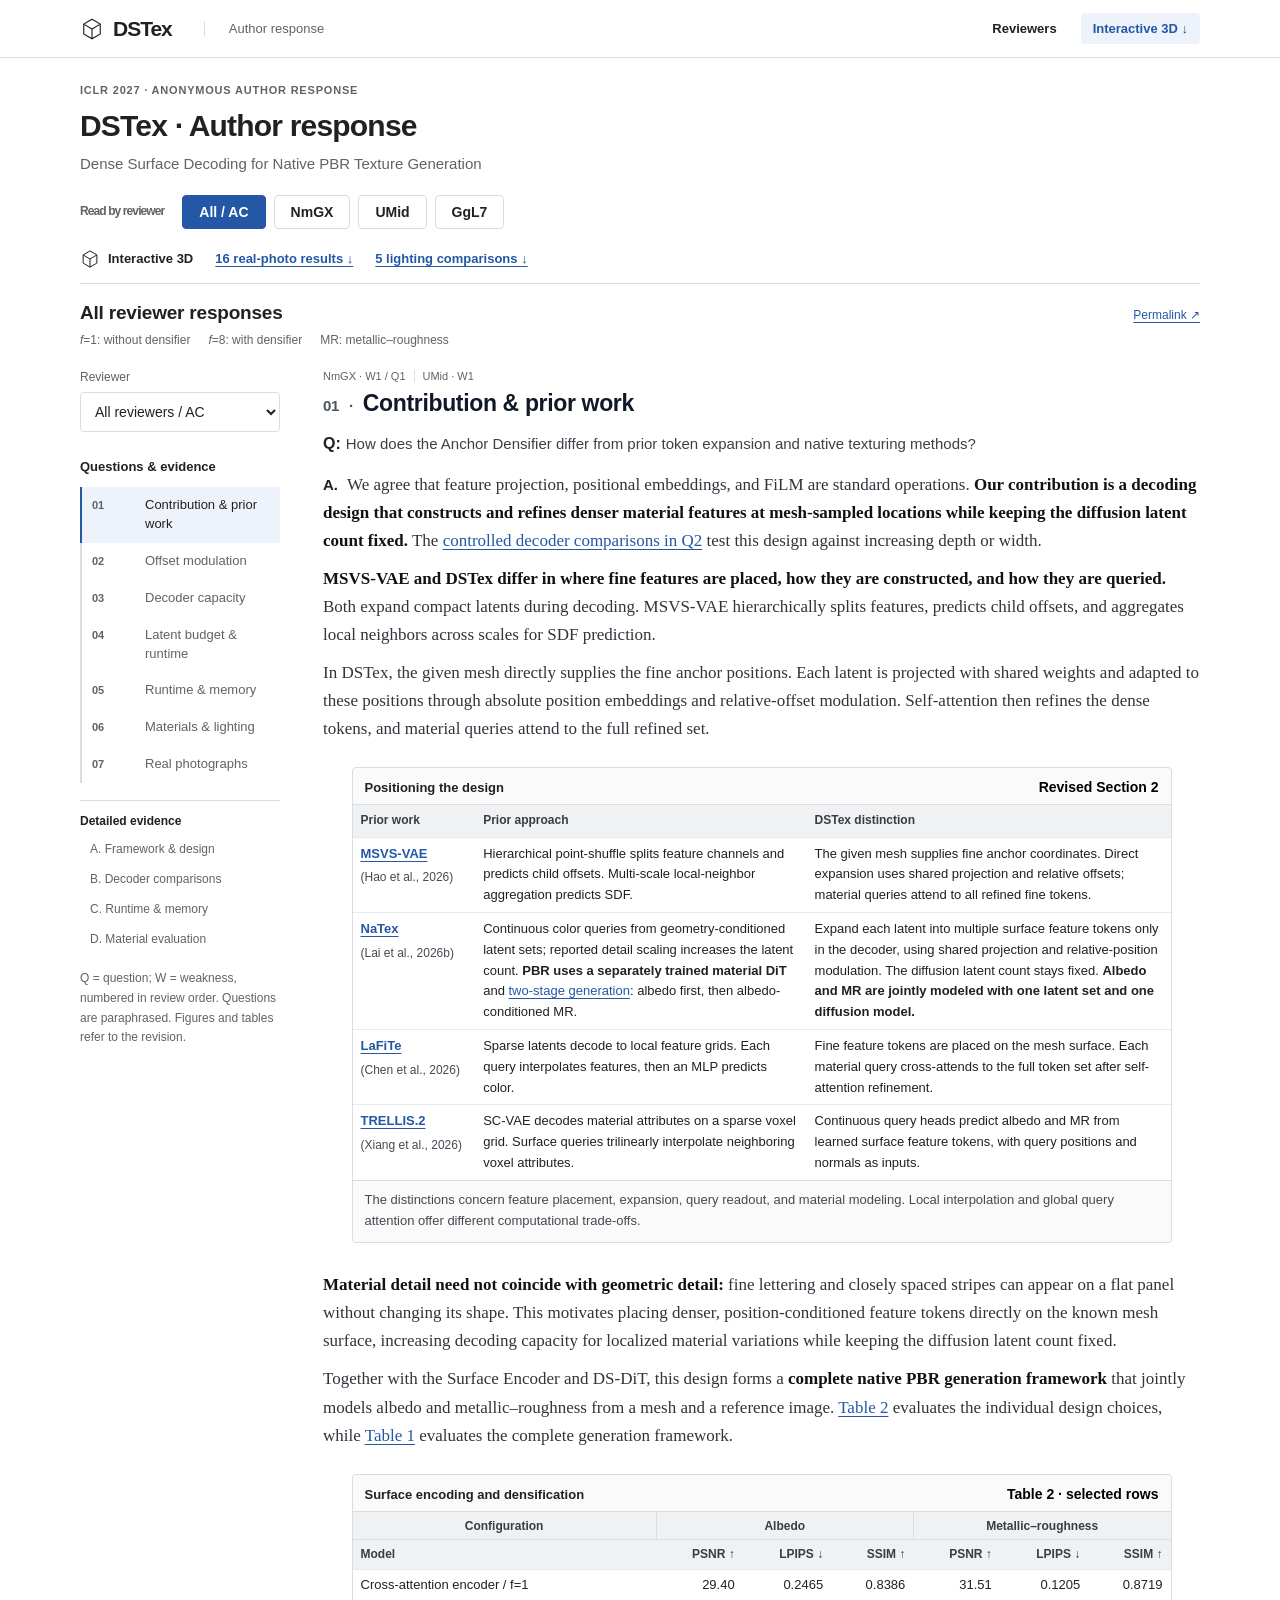
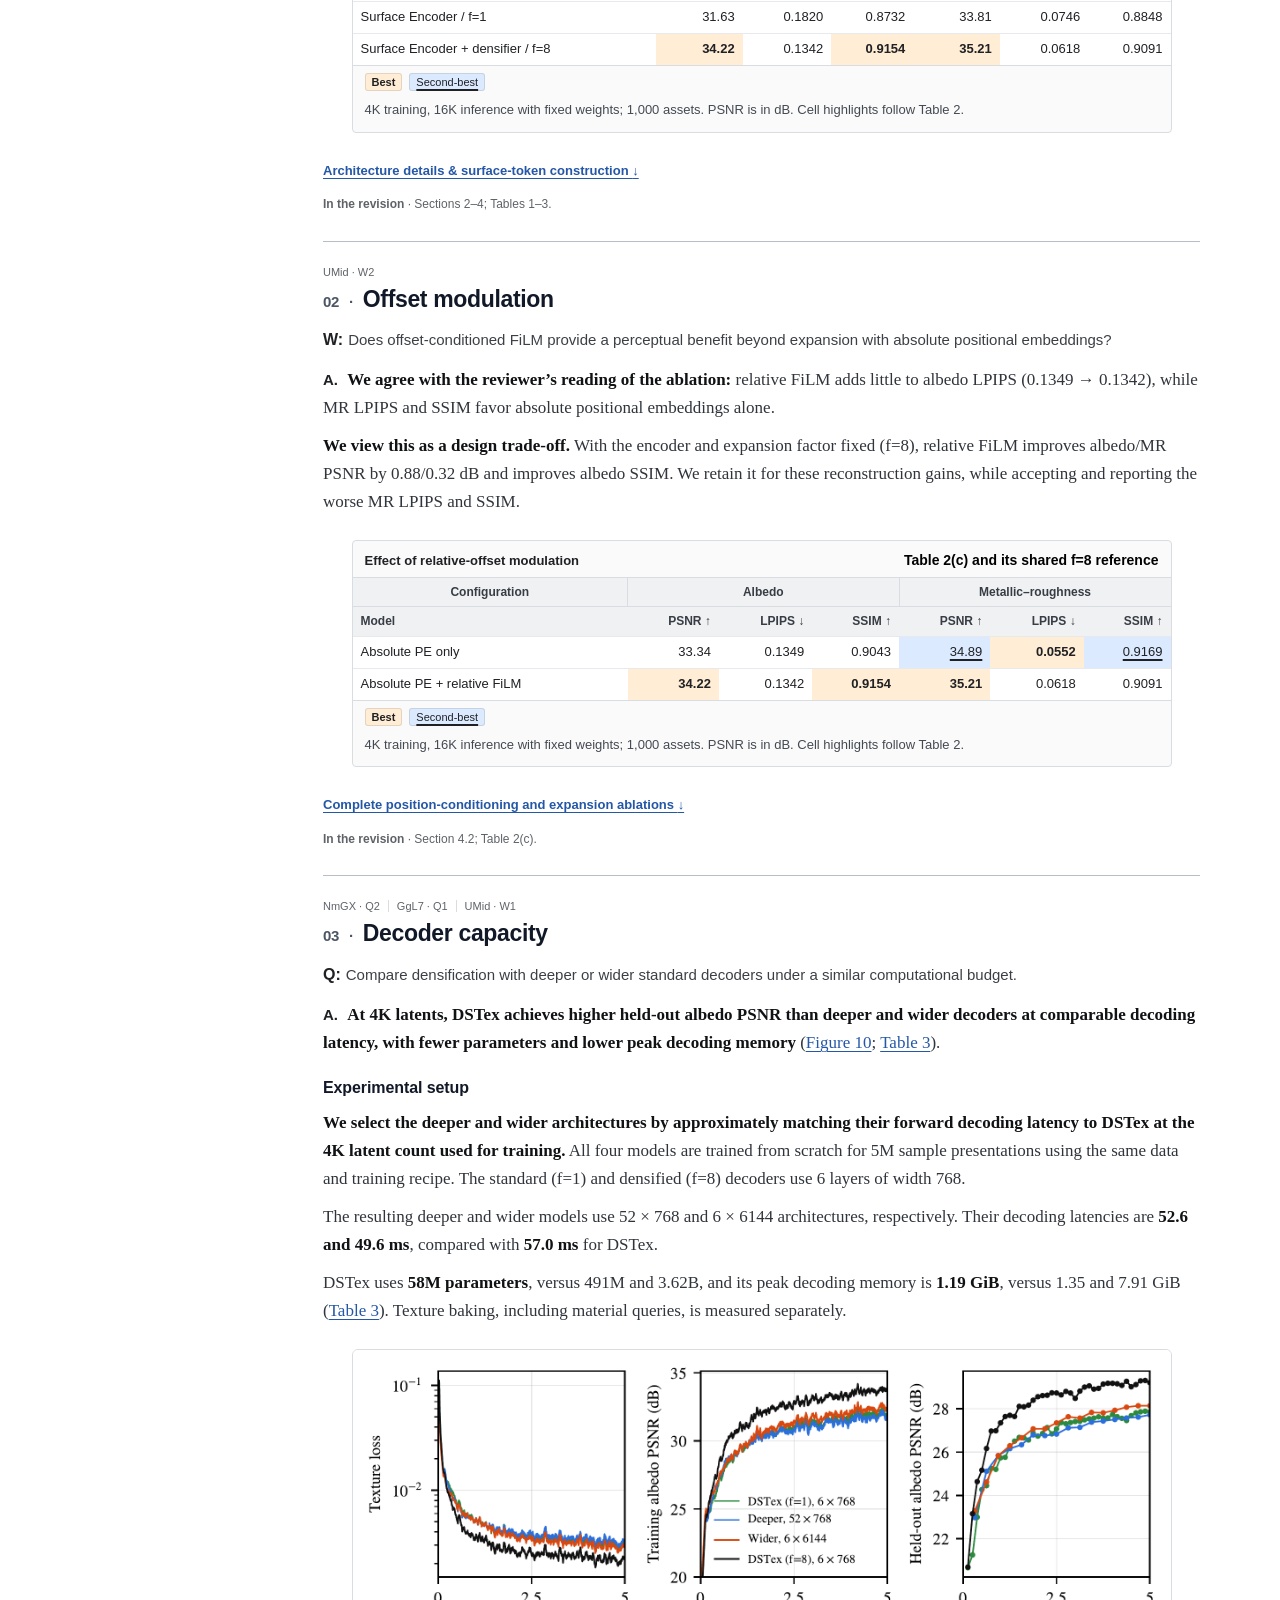
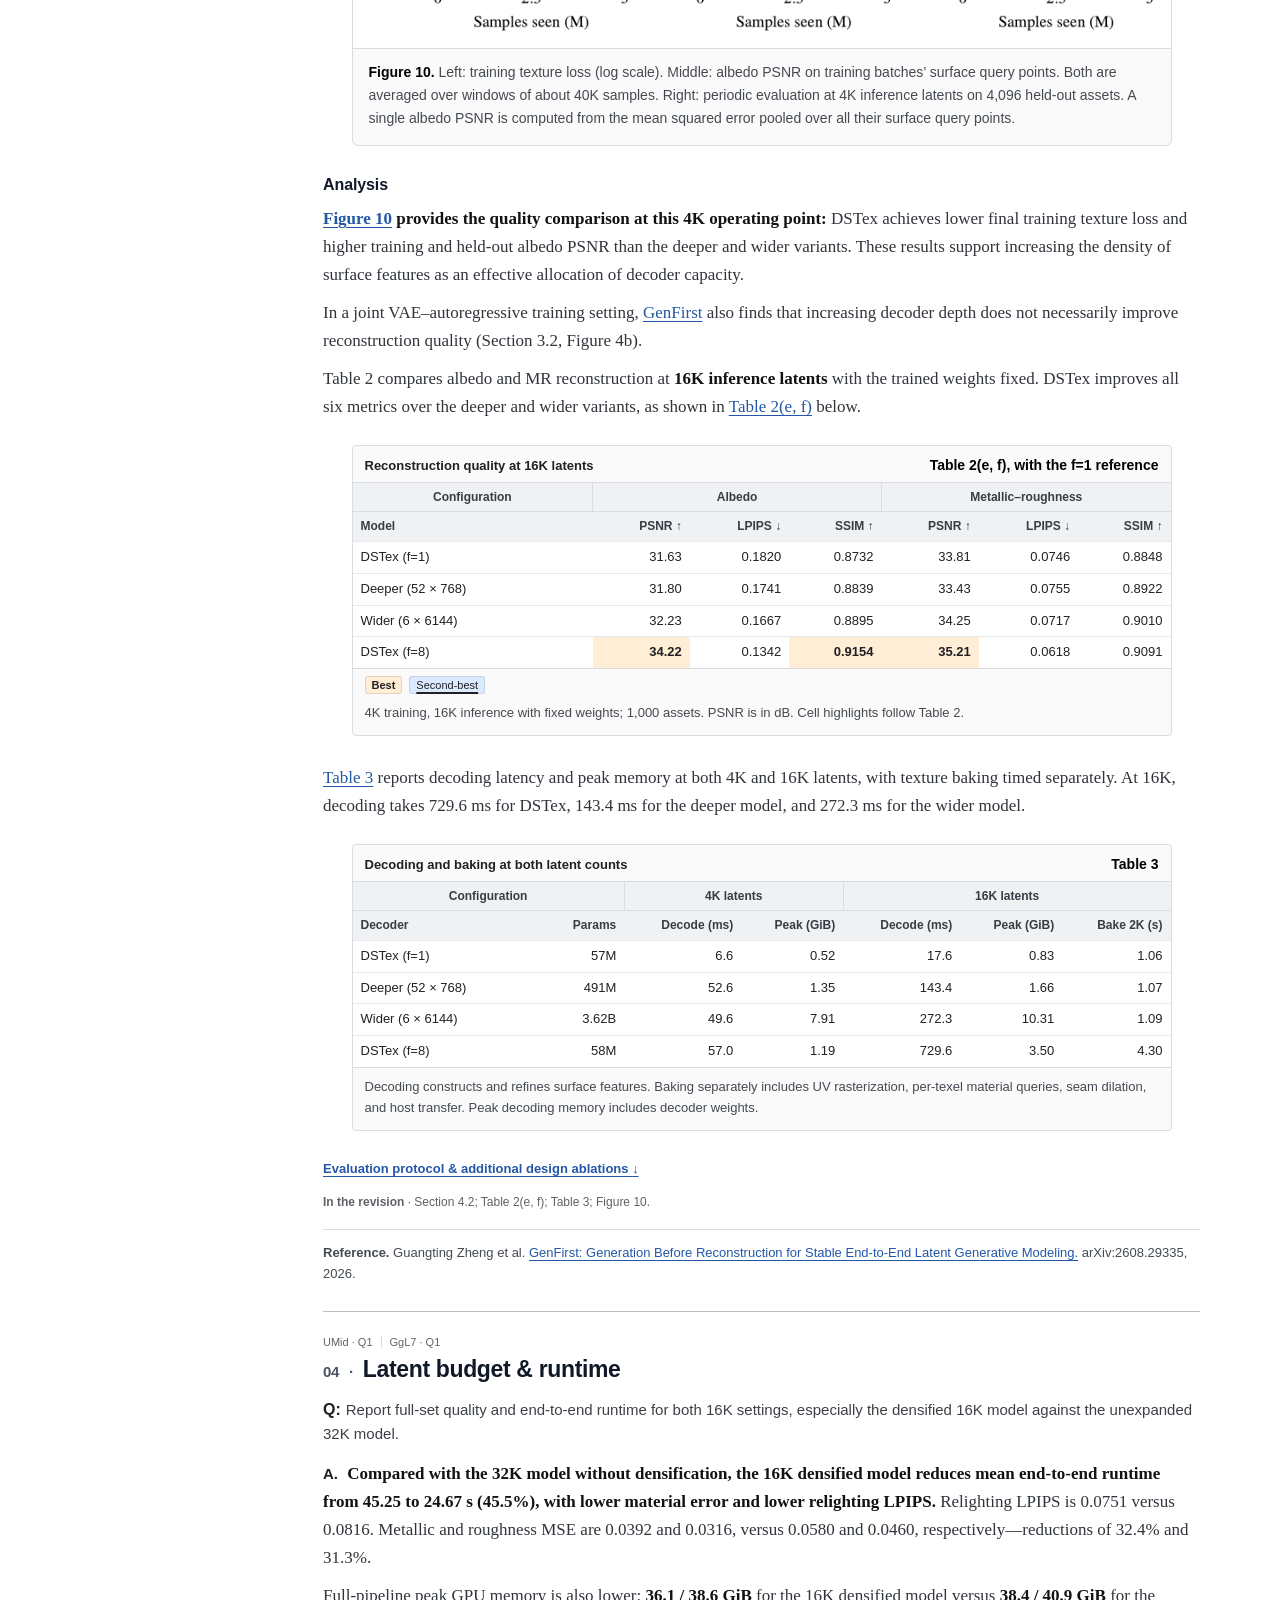
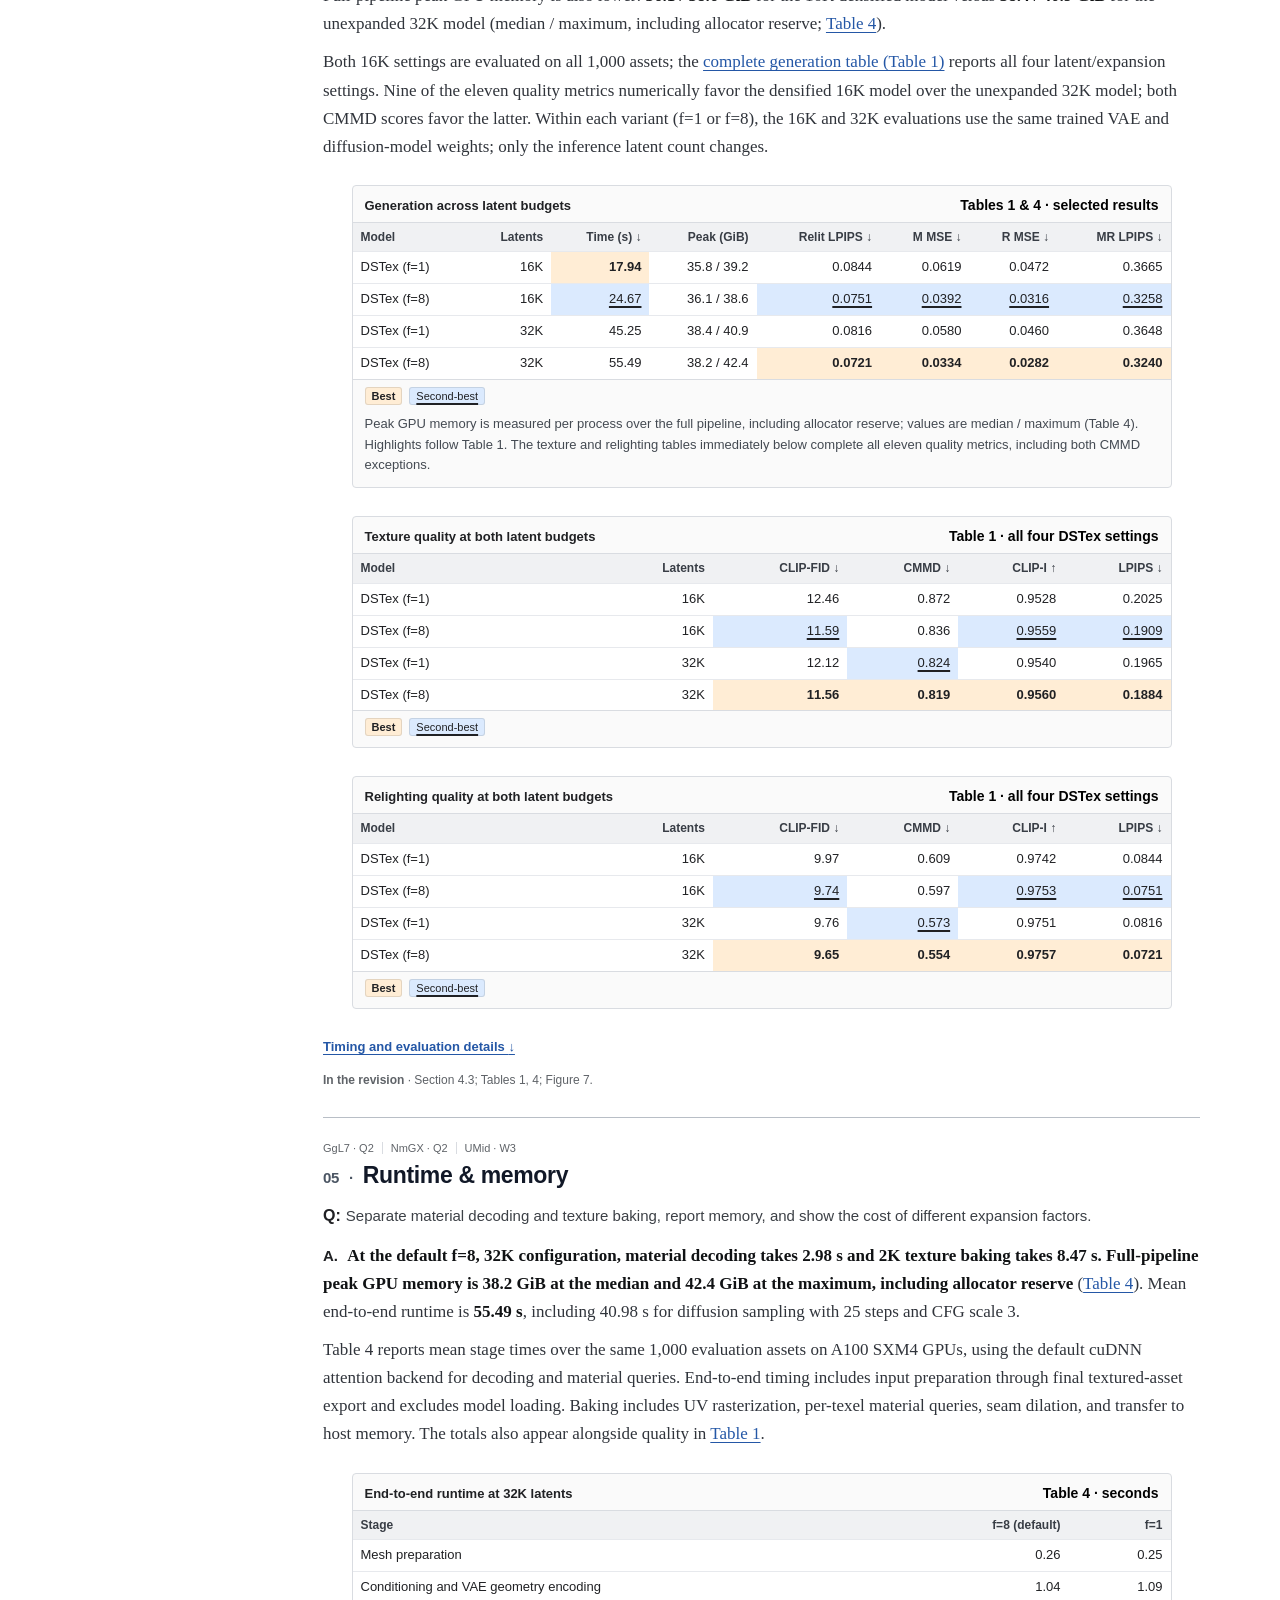
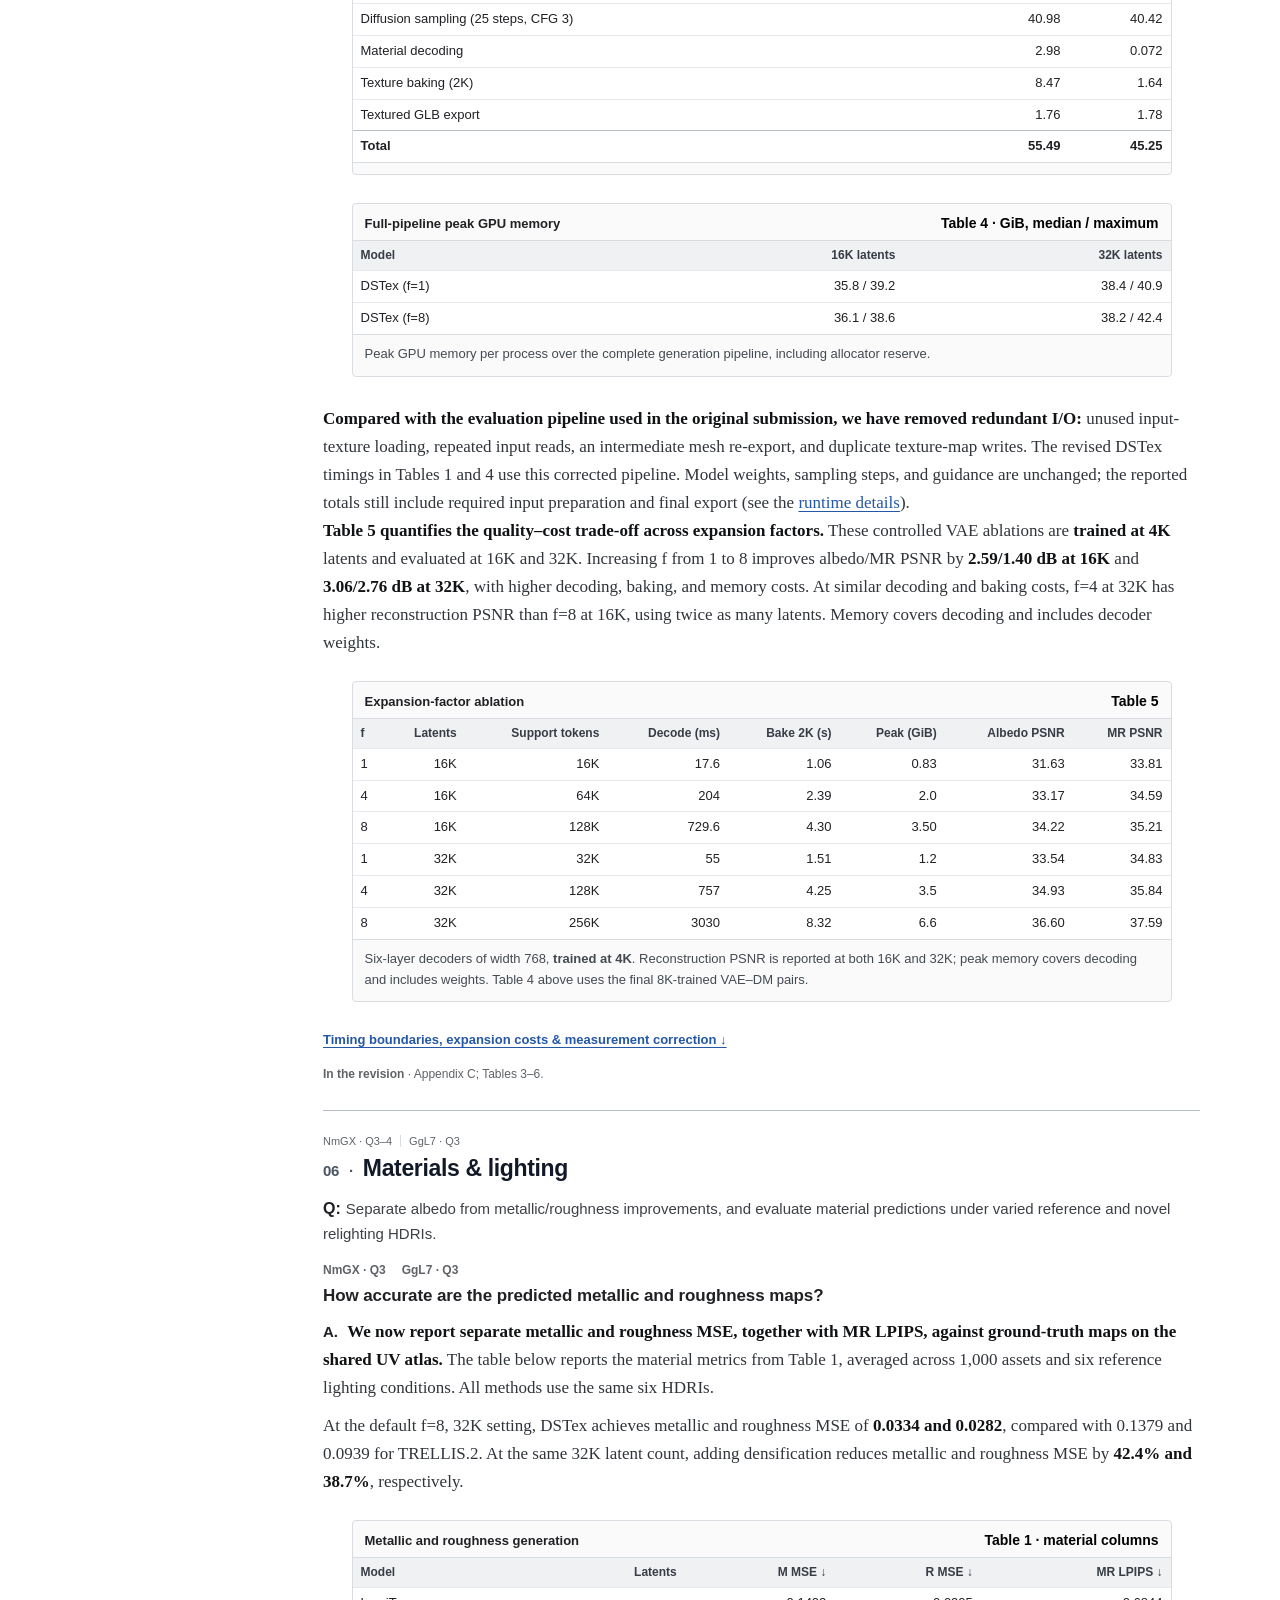
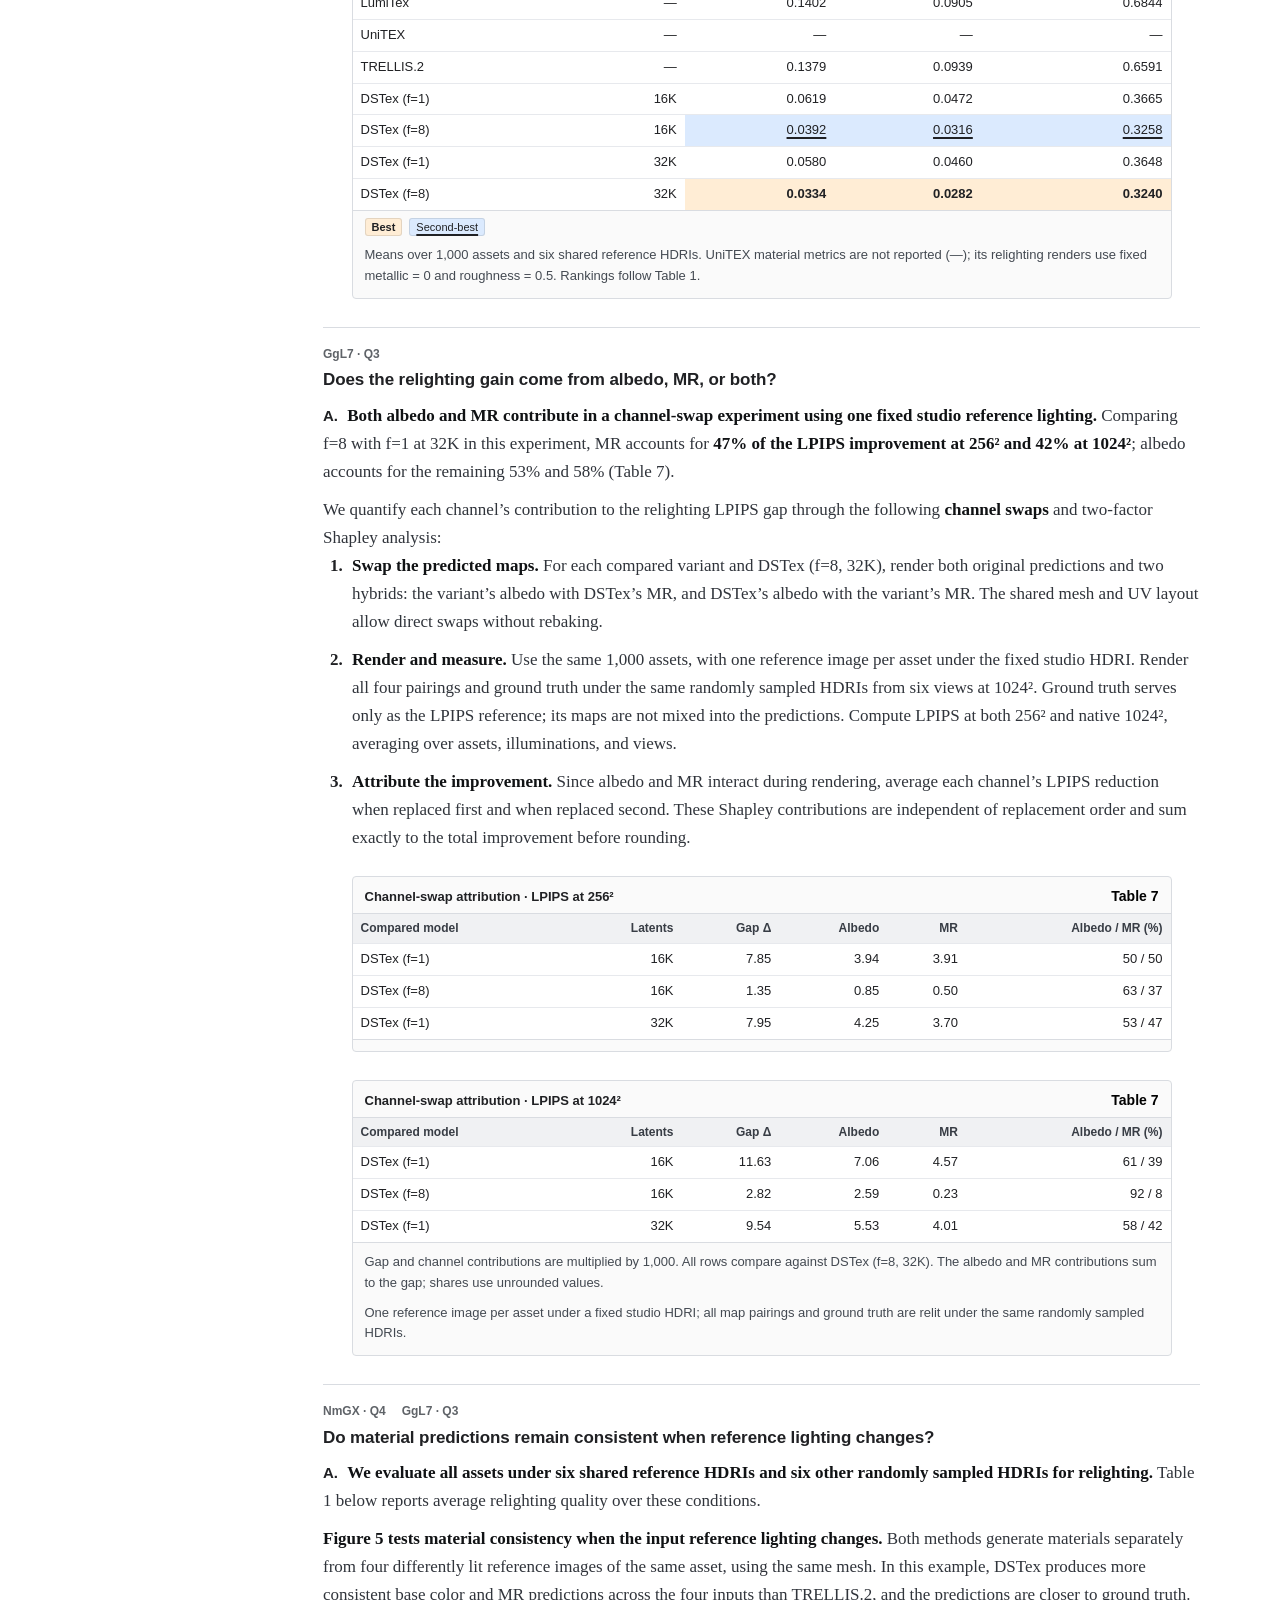
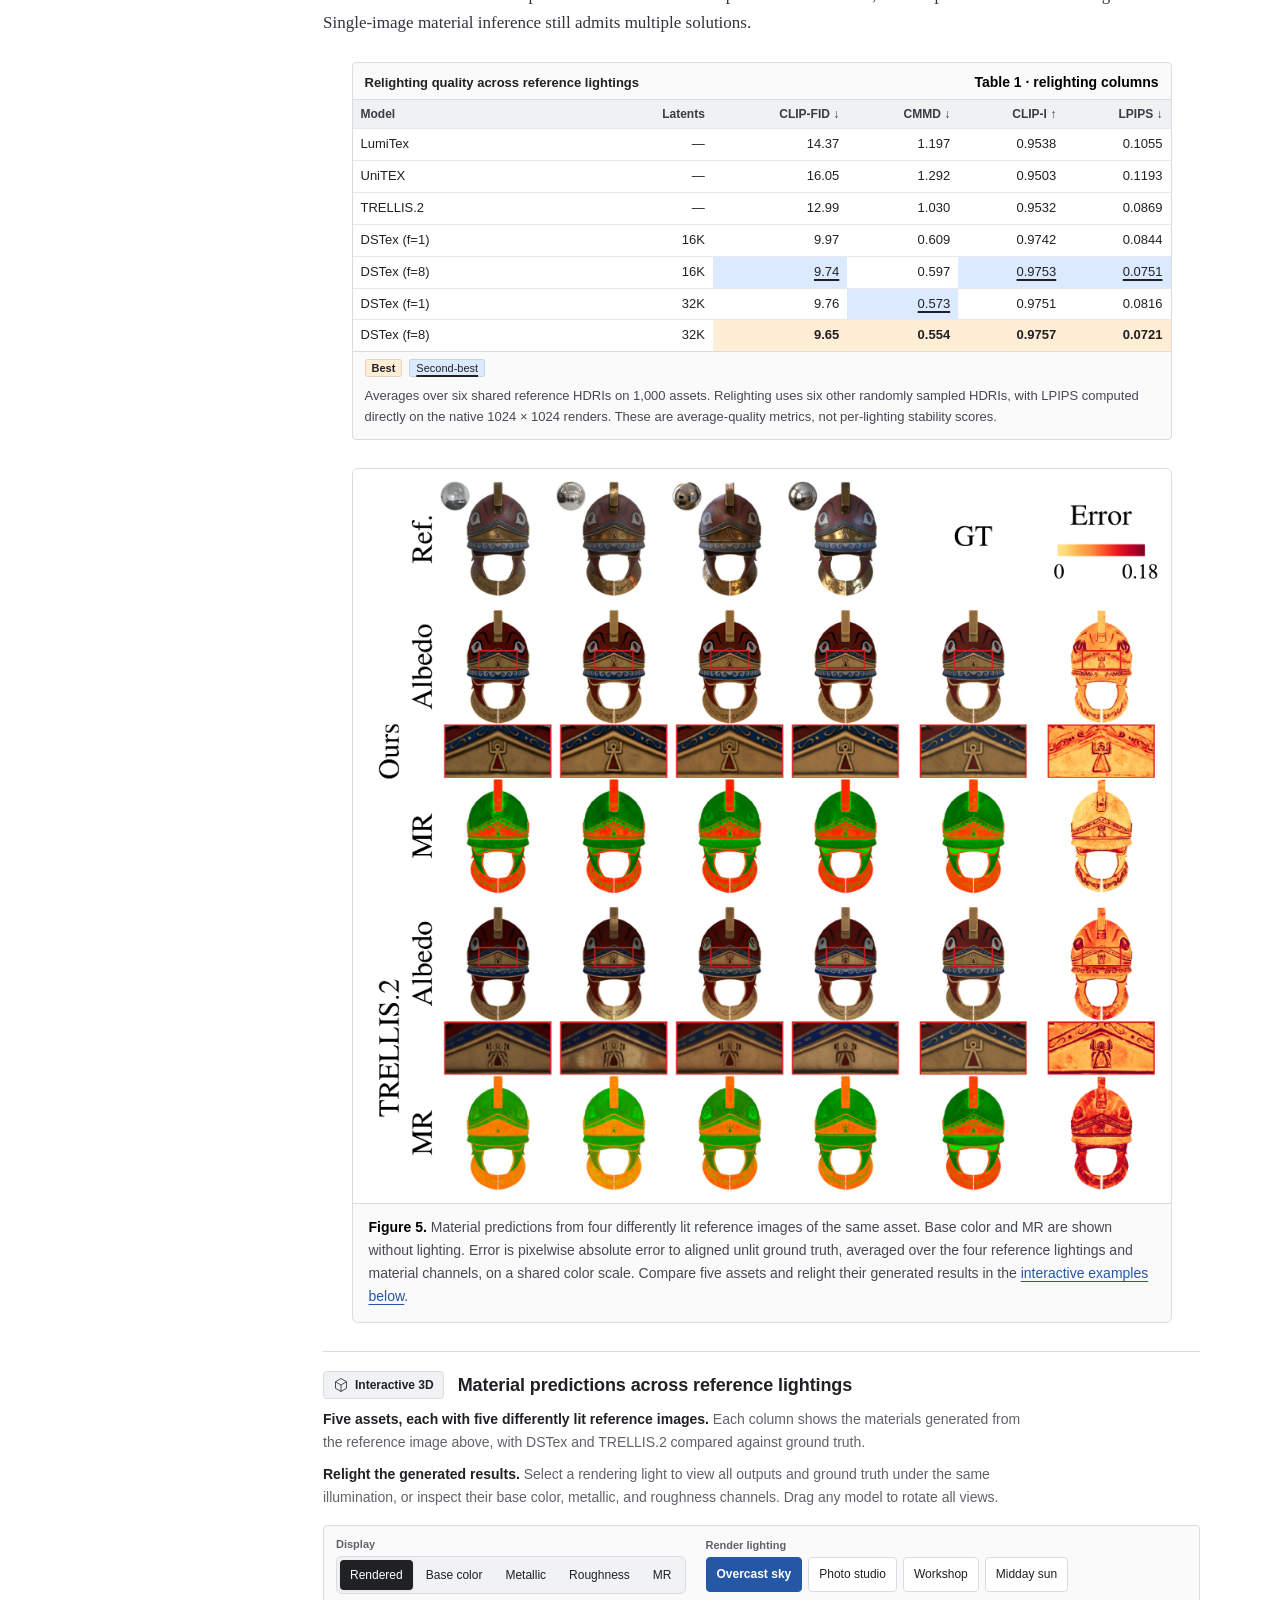
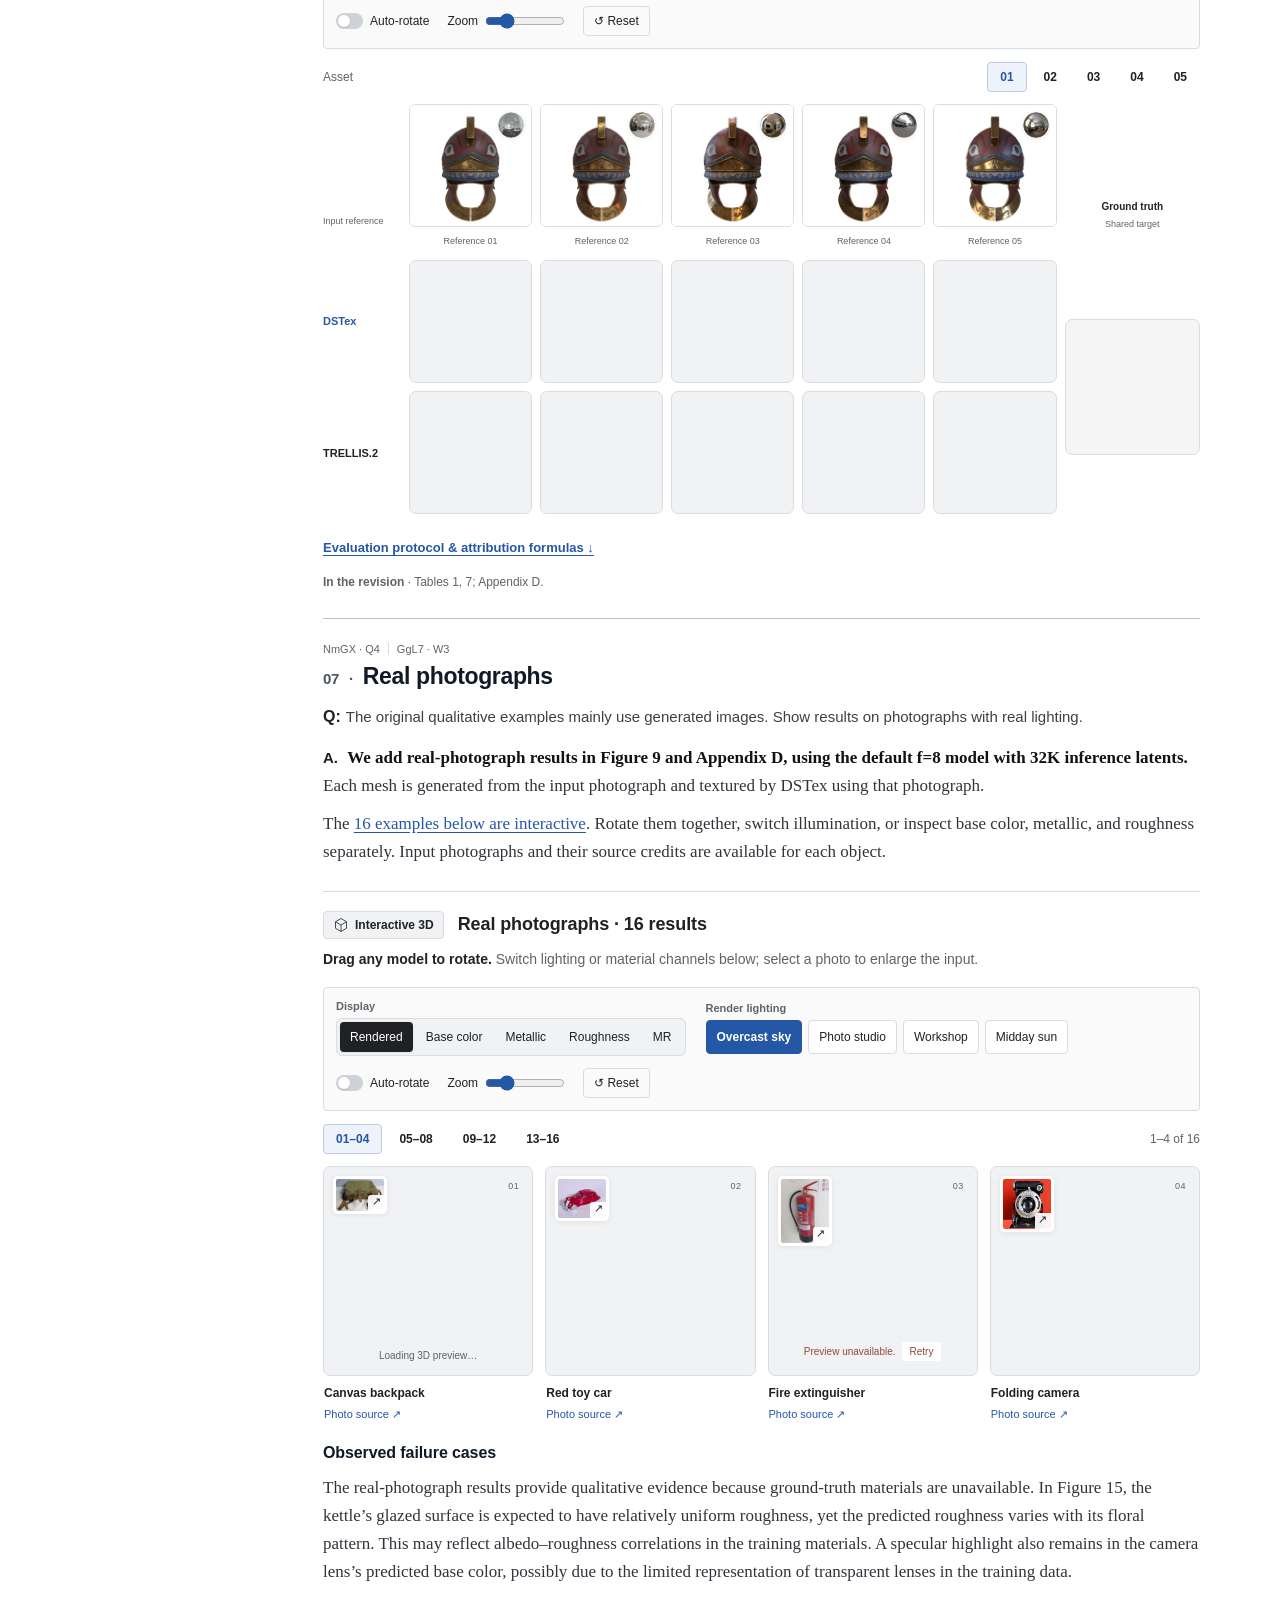
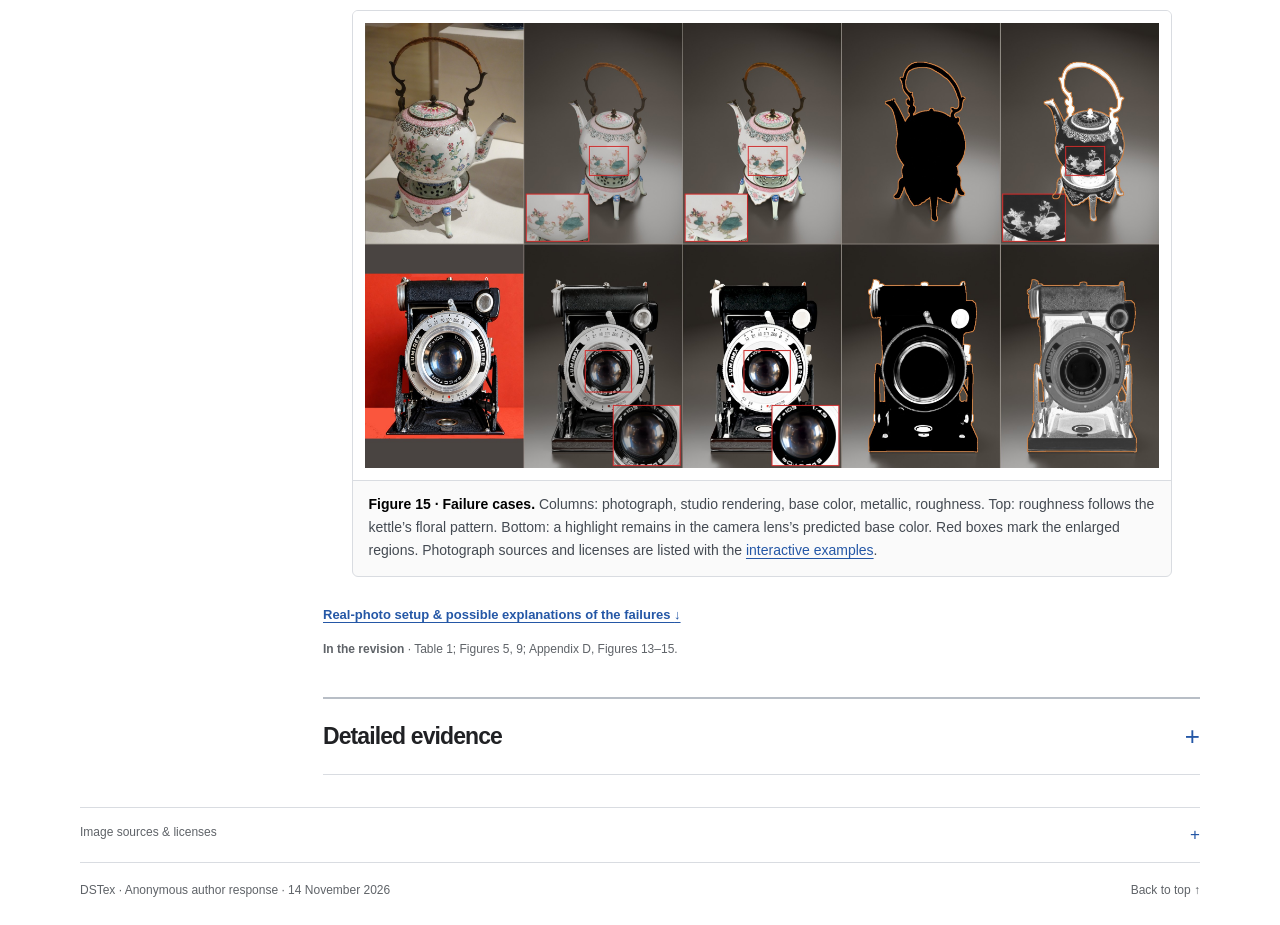
==== commit 3a7ab359: "Update Table 1 and Table 5 results and clarify GPU memory" ====
--- a/response.html
+++ b/response.html
@@ -10,7 +10,7 @@
 <link rel="icon" href="data:image/svg+xml,%3Csvg xmlns='http://www.w3.org/2000/svg' viewBox='0 0 40 40'%3E%3Crect width='40' height='40' rx='8' fill='%23202124'/%3E%3Cpath d='m20 7 12 7v12l-12 7-12-7V14zM8 14l12 7 12-7M20 21v12' fill='none' stroke='%23ffffff' stroke-width='2'/%3E%3C/svg%3E">
 <link rel="stylesheet" href="style.css?v=27d207633389">
 <link rel="stylesheet" href="response.css?v=be672da52eb2">
-<script src="response.js?v=b6f4575847d1" defer></script>
+<script src="response.js?v=72dc0587555f" defer></script>
 </head>
 <body class="response-page" data-viewer-src="app.js?v=0b1dec18f0f3">
 <a class="skip-link" href="#responses">Skip to responses</a>
@@ -64,10 +64,11 @@
 </aside>
 <div class="response-body">
 <section class="response-topic" id="contribution" data-reviewers="NmGX UMid">
- <div class="topic-kicker"><span class="topic-number">01</span><span class="reviewer-ref">NmGX · Q1</span><span class="reviewer-ref">UMid · W1</span></div>
+ <div class="topic-kicker"><span class="topic-number">01</span><span class="reviewer-ref">NmGX · W1 / Q1</span><span class="reviewer-ref">UMid · W1</span></div>
  <h2><span class="question-number">01</span><span class="question-title">Contribution &amp; prior work</span></h2>
  <div class="concern"><p class="concern-label">Q:</p><p class="concern-text">How does the Anchor Densifier differ from prior token expansion and native texturing methods?</p></div>
- <div class="answer" data-answer-for="all NmGX"><p><span class="answer-label">A.</span> <strong>MSVS-VAE and DSTex differ in where fine features are placed, how they are constructed, and how they are queried.</strong> Both expand compact latents during decoding. MSVS-VAE hierarchically splits features, predicts child offsets, and aggregates local neighbors across scales for SDF prediction.</p>
+ <div class="answer" data-answer-for="all NmGX"><p><span class="answer-label">A.</span> We agree that feature projection, positional embeddings, and FiLM are standard operations. <strong>Our contribution is a decoding design that constructs and refines denser material features at mesh-sampled locations while keeping the diffusion latent count fixed.</strong> The <a href="#capacity">controlled decoder comparisons in Q2</a> test this design against increasing depth or width.</p>
+ <p><strong>MSVS-VAE and DSTex differ in where fine features are placed, how they are constructed, and how they are queried.</strong> Both expand compact latents during decoding. MSVS-VAE hierarchically splits features, predicts child offsets, and aggregates local neighbors across scales for SDF prediction.</p>
  <p>In DSTex, the given mesh directly supplies the fine anchor positions. Each latent is projected with shared weights and adapted to these positions through absolute position embeddings and relative-offset modulation. Self-attention then refines the dense tokens, and material queries attend to the full refined set.</p></div>
  <div class="answer" data-answer-for="UMid" hidden><p><span class="answer-label">A.</span> <strong>DSTex increases the spatial density of decoder features while keeping the diffusion latent count fixed. Compared with the evaluated baselines, it generates finer texture details, including small lettering and closely spaced patterns.</strong></p>
  <p>This design is motivated by a property of texture generation: material detail need not coincide with geometric detail. A flat surface can carry intricate patterns without any change in shape. We therefore construct additional, position-conditioned feature tokens directly at mesh-sampled locations, providing denser feature support for continuous material queries.</p>
@@ -84,7 +85,7 @@
  <div class="answer" data-answer-for="all NmGX"><p><strong>Material detail need not coincide with geometric detail:</strong> fine lettering and closely spaced stripes can appear on a flat panel without changing its shape. This motivates placing denser, position-conditioned feature tokens directly on the known mesh surface, increasing decoding capacity for localized material variations while keeping the diffusion latent count fixed.</p>
  <p>Together with the Surface Encoder and DS-DiT, this design forms a <strong>complete native PBR generation framework</strong> that jointly models albedo and metallic–roughness from a mesh and a reference image. <a href="#appendix-ablations">Table 2</a> evaluates the individual design choices, while <a href="#appendix-generation">Table 1</a> evaluates the complete generation framework.</p></div>
  <div class="answer" data-answer-for="UMid" hidden><p><strong>The new comparisons quantify the practical benefit of this design.</strong> At 4K latents, DSTex achieves higher held-out albedo PSNR than deeper and wider decoders at comparable decoding latency, with fewer parameters and lower peak decoding memory (<a href="#decoder-training-curves">Figure 10</a>; <a href="#decoder-costs">Table 3</a>).</p>
- <p>Across latent budgets, the 16K densified model reduces end-to-end runtime by <strong>45.5%</strong> relative to the 32K model without densification, while achieving lower metallic and roughness errors and slightly lower relighting LPIPS (<a href="#latent-budget">Tables 1 and 4</a>). We acknowledge the mixed perceptual effects of relative FiLM and discuss that trade-off separately in <a href="#film">W2</a>.</p>
+ <p>Across latent budgets, the 16K densified model reduces end-to-end runtime by <strong>45.5%</strong> relative to the 32K model without densification, while achieving lower metallic and roughness errors and lower relighting LPIPS (<a href="#latent-budget">Tables 1 and 4</a>). We acknowledge the mixed perceptual effects of relative FiLM and discuss that trade-off separately in <a href="#film">W2</a>.</p>
  <p>Together, the Surface Encoder, dense surface decoder, and image- and geometry-conditioned DS-DiT form a <strong>complete native PBR generation framework</strong>. Table 2 below isolates the reconstruction gains from the encoder and densification, while <a href="#appendix-generation">Table 1</a> evaluates the resulting generation quality.</p></div>
  <div class="evidence-table"><div class="evidence-title"><strong>Surface encoding and densification</strong><span>Table 2 · selected rows</span></div><div class="table-scroll" tabindex="0" role="region" aria-label="Results table"><table class="inline-results"><thead><tr class="column-groups"><th scope="colgroup" colspan="1">Configuration</th><th scope="colgroup" colspan="3">Albedo</th><th scope="colgroup" colspan="3">Metallic–roughness</th></tr><tr><th scope="col">Model</th><th scope="col">PSNR ↑</th><th scope="col">LPIPS ↓</th><th scope="col">SSIM ↑</th><th scope="col">PSNR ↑</th><th scope="col">LPIPS ↓</th><th scope="col">SSIM ↑</th></tr></thead><tbody><tr><td>Cross-attention encoder / f=1</td><td>29.40</td><td>0.2465</td><td>0.8386</td><td>31.51</td><td>0.1205</td><td>0.8719</td></tr><tr><td>Surface Encoder / f=1</td><td>31.63</td><td>0.1820</td><td>0.8732</td><td>33.81</td><td>0.0746</td><td>0.8848</td></tr><tr><td>Surface Encoder + densifier / f=8</td><td class="best" title="Best">34.22</td><td>0.1342</td><td class="best" title="Best">0.9154</td><td class="best" title="Best">35.21</td><td>0.0618</td><td>0.9091</td></tr></tbody></table></div><div class="table-ranking" aria-label="Cell highlights"><span class="rank-key best">Best</span><span class="rank-key second">Second-best</span></div><p class="table-note">4K training, 16K inference with fixed weights; 1,000 assets. PSNR is in dB. Cell highlights follow Table 2.</p></div>
  <p class="detail-link"><a href="#appendix-framework">Architecture details &amp; surface-token construction <span aria-hidden="true">↓</span></a></p>
@@ -125,11 +126,11 @@
  <div class="topic-kicker"><span class="topic-number">04</span><span class="reviewer-ref">UMid · Q1</span><span class="reviewer-ref">GgL7 · Q1</span></div>
  <h2><span class="question-number">04</span><span class="question-title">Latent budget &amp; runtime</span></h2>
  <div class="concern"><p class="concern-label">Q:</p><p class="concern-text">Report full-set quality and end-to-end runtime for both 16K settings, especially the densified 16K model against the unexpanded 32K model.</p></div>
- <div class="answer"><p><span class="answer-label">A.</span> <strong>Compared with the 32K model without densification, the 16K densified model reduces mean end-to-end runtime from 45.25 to 24.67 s (45.5%), with lower material error and slightly lower relighting LPIPS.</strong> Relighting LPIPS is 0.0805 versus 0.0816. Metallic and roughness MSE are 0.0392 and 0.0316, versus 0.0580 and 0.0460, respectively—reductions of 32.4% and 31.3%.</p>
- <p>Full-pipeline peak memory is also lower: <strong>36.1 / 38.6 GiB</strong> for the 16K densified model versus <strong>38.4 / 40.9 GiB</strong> for the unexpanded 32K model (median / maximum, including allocator reserve; <a href="#runtime-memory">Table 4</a>).</p>
+ <div class="answer"><p><span class="answer-label">A.</span> <strong>Compared with the 32K model without densification, the 16K densified model reduces mean end-to-end runtime from 45.25 to 24.67 s (45.5%), with lower material error and lower relighting LPIPS.</strong> Relighting LPIPS is 0.0751 versus 0.0816. Metallic and roughness MSE are 0.0392 and 0.0316, versus 0.0580 and 0.0460, respectively—reductions of 32.4% and 31.3%.</p>
+ <p>Full-pipeline peak GPU memory is also lower: <strong>36.1 / 38.6 GiB</strong> for the 16K densified model versus <strong>38.4 / 40.9 GiB</strong> for the unexpanded 32K model (median / maximum, including allocator reserve; <a href="#runtime-memory">Table 4</a>).</p>
  <p>Both 16K settings are evaluated on all 1,000 assets; the <a href="#appendix-generation">complete generation table (Table 1)</a> reports all four latent/expansion settings. Nine of the eleven quality metrics numerically favor the densified 16K model over the unexpanded 32K model; both CMMD scores favor the latter. Within each variant (f=1 or f=8), the 16K and 32K evaluations use the same trained VAE and diffusion-model weights; only the inference latent count changes.</p></div>
- <div class="evidence-table"><div class="evidence-title"><strong>Generation across latent budgets</strong><span>Tables 1 & 4 · selected results</span></div><div class="table-scroll" tabindex="0" role="region" aria-label="Results table"><table class=""><thead><tr><th scope="col">Model</th><th scope="col">Latents</th><th scope="col">Time (s) ↓</th><th scope="col">Peak (GiB)</th><th scope="col">Relit LPIPS ↓</th><th scope="col">M MSE ↓</th><th scope="col">R MSE ↓</th><th scope="col">MR LPIPS ↓</th></tr></thead><tbody><tr><td>DSTex (f=1)</td><td>16K</td><td class="best" title="Best">17.94</td><td>35.8 / 39.2</td><td>0.0844</td><td>0.0619</td><td>0.0472</td><td>0.3665</td></tr><tr><td>DSTex (f=8)</td><td>16K</td><td class="second" title="Second-best">24.67</td><td>36.1 / 38.6</td><td class="second" title="Second-best">0.0805</td><td class="second" title="Second-best">0.0392</td><td class="second" title="Second-best">0.0316</td><td class="second" title="Second-best">0.3258</td></tr><tr><td>DSTex (f=1)</td><td>32K</td><td>45.25</td><td>38.4 / 40.9</td><td>0.0816</td><td>0.0580</td><td>0.0460</td><td>0.3648</td></tr><tr><td>DSTex (f=8)</td><td>32K</td><td>55.49</td><td>38.2 / 42.4</td><td class="best" title="Best">0.0721</td><td class="best" title="Best">0.0334</td><td class="best" title="Best">0.0282</td><td class="best" title="Best">0.3240</td></tr></tbody></table></div><div class="table-ranking" aria-label="Cell highlights"><span class="rank-key best">Best</span><span class="rank-key second">Second-best</span></div><p class="table-note">Peak memory is median / maximum over the full process, including allocator reserve (Table 4). Highlights follow Table 1. The texture and relighting tables immediately below complete all eleven quality metrics, including both CMMD exceptions.</p></div>
- <div class="evidence-table"><div class="evidence-title"><strong>Texture quality at both latent budgets</strong><span>Table 1 · all four DSTex settings</span></div><div class="table-scroll" tabindex="0" role="region" aria-label="Results table"><table class="inline-results"><thead><tr><th scope="col">Model</th><th scope="col">Latents</th><th scope="col">CLIP-FID ↓</th><th scope="col">CMMD ↓</th><th scope="col">CLIP-I ↑</th><th scope="col">LPIPS ↓</th></tr></thead><tbody><tr><td>DSTex (f=1)</td><td>16K</td><td>12.46</td><td>0.872</td><td>0.9528</td><td>0.2025</td></tr><tr><td>DSTex (f=8)</td><td>16K</td><td class="second" title="Second-best">11.59</td><td>0.836</td><td class="second" title="Second-best">0.9559</td><td class="second" title="Second-best">0.1909</td></tr><tr><td>DSTex (f=1)</td><td>32K</td><td>12.12</td><td class="second" title="Second-best">0.824</td><td>0.9540</td><td>0.1965</td></tr><tr><td>DSTex (f=8)</td><td>32K</td><td class="best" title="Best">11.56</td><td class="best" title="Best">0.819</td><td class="best" title="Best">0.9560</td><td class="best" title="Best">0.1884</td></tr></tbody></table></div><div class="table-ranking" aria-label="Cell highlights"><span class="rank-key best">Best</span><span class="rank-key second">Second-best</span></div></div><div class="evidence-table"><div class="evidence-title"><strong>Relighting quality at both latent budgets</strong><span>Table 1 · all four DSTex settings</span></div><div class="table-scroll" tabindex="0" role="region" aria-label="Results table"><table class="inline-results"><thead><tr><th scope="col">Model</th><th scope="col">Latents</th><th scope="col">CLIP-FID ↓</th><th scope="col">CMMD ↓</th><th scope="col">CLIP-I ↑</th><th scope="col">LPIPS ↓</th></tr></thead><tbody><tr><td>DSTex (f=1)</td><td>16K</td><td>9.97</td><td>0.609</td><td>0.9742</td><td>0.0844</td></tr><tr><td>DSTex (f=8)</td><td>16K</td><td class="second" title="Second-best">9.74</td><td>0.597</td><td class="second" title="Second-best">0.9753</td><td class="second" title="Second-best">0.0805</td></tr><tr><td>DSTex (f=1)</td><td>32K</td><td>9.76</td><td class="second" title="Second-best">0.573</td><td>0.9751</td><td>0.0816</td></tr><tr><td>DSTex (f=8)</td><td>32K</td><td class="best" title="Best">9.65</td><td class="best" title="Best">0.554</td><td class="best" title="Best">0.9757</td><td class="best" title="Best">0.0721</td></tr></tbody></table></div><div class="table-ranking" aria-label="Cell highlights"><span class="rank-key best">Best</span><span class="rank-key second">Second-best</span></div></div>
+ <div class="evidence-table"><div class="evidence-title"><strong>Generation across latent budgets</strong><span>Tables 1 & 4 · selected results</span></div><div class="table-scroll" tabindex="0" role="region" aria-label="Results table"><table class=""><thead><tr><th scope="col">Model</th><th scope="col">Latents</th><th scope="col">Time (s) ↓</th><th scope="col">Peak (GiB)</th><th scope="col">Relit LPIPS ↓</th><th scope="col">M MSE ↓</th><th scope="col">R MSE ↓</th><th scope="col">MR LPIPS ↓</th></tr></thead><tbody><tr><td>DSTex (f=1)</td><td>16K</td><td class="best" title="Best">17.94</td><td>35.8 / 39.2</td><td>0.0844</td><td>0.0619</td><td>0.0472</td><td>0.3665</td></tr><tr><td>DSTex (f=8)</td><td>16K</td><td class="second" title="Second-best">24.67</td><td>36.1 / 38.6</td><td class="second" title="Second-best">0.0751</td><td class="second" title="Second-best">0.0392</td><td class="second" title="Second-best">0.0316</td><td class="second" title="Second-best">0.3258</td></tr><tr><td>DSTex (f=1)</td><td>32K</td><td>45.25</td><td>38.4 / 40.9</td><td>0.0816</td><td>0.0580</td><td>0.0460</td><td>0.3648</td></tr><tr><td>DSTex (f=8)</td><td>32K</td><td>55.49</td><td>38.2 / 42.4</td><td class="best" title="Best">0.0721</td><td class="best" title="Best">0.0334</td><td class="best" title="Best">0.0282</td><td class="best" title="Best">0.3240</td></tr></tbody></table></div><div class="table-ranking" aria-label="Cell highlights"><span class="rank-key best">Best</span><span class="rank-key second">Second-best</span></div><p class="table-note">Peak GPU memory is measured per process over the full pipeline, including allocator reserve; values are median / maximum (Table 4). Highlights follow Table 1. The texture and relighting tables immediately below complete all eleven quality metrics, including both CMMD exceptions.</p></div>
+ <div class="evidence-table"><div class="evidence-title"><strong>Texture quality at both latent budgets</strong><span>Table 1 · all four DSTex settings</span></div><div class="table-scroll" tabindex="0" role="region" aria-label="Results table"><table class="inline-results"><thead><tr><th scope="col">Model</th><th scope="col">Latents</th><th scope="col">CLIP-FID ↓</th><th scope="col">CMMD ↓</th><th scope="col">CLIP-I ↑</th><th scope="col">LPIPS ↓</th></tr></thead><tbody><tr><td>DSTex (f=1)</td><td>16K</td><td>12.46</td><td>0.872</td><td>0.9528</td><td>0.2025</td></tr><tr><td>DSTex (f=8)</td><td>16K</td><td class="second" title="Second-best">11.59</td><td>0.836</td><td class="second" title="Second-best">0.9559</td><td class="second" title="Second-best">0.1909</td></tr><tr><td>DSTex (f=1)</td><td>32K</td><td>12.12</td><td class="second" title="Second-best">0.824</td><td>0.9540</td><td>0.1965</td></tr><tr><td>DSTex (f=8)</td><td>32K</td><td class="best" title="Best">11.56</td><td class="best" title="Best">0.819</td><td class="best" title="Best">0.9560</td><td class="best" title="Best">0.1884</td></tr></tbody></table></div><div class="table-ranking" aria-label="Cell highlights"><span class="rank-key best">Best</span><span class="rank-key second">Second-best</span></div></div><div class="evidence-table"><div class="evidence-title"><strong>Relighting quality at both latent budgets</strong><span>Table 1 · all four DSTex settings</span></div><div class="table-scroll" tabindex="0" role="region" aria-label="Results table"><table class="inline-results"><thead><tr><th scope="col">Model</th><th scope="col">Latents</th><th scope="col">CLIP-FID ↓</th><th scope="col">CMMD ↓</th><th scope="col">CLIP-I ↑</th><th scope="col">LPIPS ↓</th></tr></thead><tbody><tr><td>DSTex (f=1)</td><td>16K</td><td>9.97</td><td>0.609</td><td>0.9742</td><td>0.0844</td></tr><tr><td>DSTex (f=8)</td><td>16K</td><td class="second" title="Second-best">9.74</td><td>0.597</td><td class="second" title="Second-best">0.9753</td><td class="second" title="Second-best">0.0751</td></tr><tr><td>DSTex (f=1)</td><td>32K</td><td>9.76</td><td class="second" title="Second-best">0.573</td><td>0.9751</td><td>0.0816</td></tr><tr><td>DSTex (f=8)</td><td>32K</td><td class="best" title="Best">9.65</td><td class="best" title="Best">0.554</td><td class="best" title="Best">0.9757</td><td class="best" title="Best">0.0721</td></tr></tbody></table></div><div class="table-ranking" aria-label="Cell highlights"><span class="rank-key best">Best</span><span class="rank-key second">Second-best</span></div></div>
  <p class="detail-link"><a href="#appendix-runtime">Timing and evaluation details <span aria-hidden="true">↓</span></a></p>
  <p class="paper-location"><strong>In the revision</strong> · Section 4.3; Tables 1, 4; Figure 7.</p>
 </section>
@@ -137,13 +138,13 @@
  <div class="topic-kicker"><span class="topic-number">05</span><span class="reviewer-ref">GgL7 · Q2</span><span class="reviewer-ref">NmGX · Q2</span><span class="reviewer-ref">UMid · W3</span></div>
  <h2><span class="question-number">05</span><span class="question-title">Runtime &amp; memory</span></h2>
  <div class="concern"><p class="concern-label">Q:</p><p class="concern-text">Separate material decoding and texture baking, report memory, and show the cost of different expansion factors.</p></div>
- <div class="answer"><p><span class="answer-label">A.</span> <strong>At the default f=8, 32K configuration, material decoding takes 2.98 s and 2K texture baking takes 8.47 s. Full-pipeline peak memory is 38.2 GiB at the median and 42.4 GiB at the maximum, including allocator reserve</strong> (<a href="#runtime-memory">Table 4</a>). Mean end-to-end runtime is <strong>55.49 s</strong>, including 40.98 s for diffusion sampling with 25 steps and CFG scale 3.</p>
+ <div class="answer"><p><span class="answer-label">A.</span> <strong>At the default f=8, 32K configuration, material decoding takes 2.98 s and 2K texture baking takes 8.47 s. Full-pipeline peak GPU memory is 38.2 GiB at the median and 42.4 GiB at the maximum, including allocator reserve</strong> (<a href="#runtime-memory">Table 4</a>). Mean end-to-end runtime is <strong>55.49 s</strong>, including 40.98 s for diffusion sampling with 25 steps and CFG scale 3.</p>
  <p>Table 4 reports mean stage times over the same 1,000 evaluation assets on A100 SXM4 GPUs, using the default cuDNN attention backend for decoding and material queries. End-to-end timing includes input preparation through final textured-asset export and excludes model loading. Baking includes UV rasterization, per-texel material queries, seam dilation, and transfer to host memory. The totals also appear alongside quality in <a href="#appendix-generation">Table 1</a>.</p></div>
  <div class="evidence-table"><div class="evidence-title"><strong>End-to-end runtime at 32K latents</strong><span>Table 4 · seconds</span></div><div class="table-scroll" tabindex="0" role="region" aria-label="Results table"><table class=""><thead><tr><th scope="col">Stage</th><th scope="col">f=8 (default)</th><th scope="col">f=1</th></tr></thead><tbody><tr><td>Mesh preparation</td><td>0.26</td><td>0.25</td></tr><tr><td>Conditioning and VAE geometry encoding</td><td>1.04</td><td>1.09</td></tr><tr><td>Diffusion sampling (25 steps, CFG 3)</td><td>40.98</td><td>40.42</td></tr><tr><td>Material decoding</td><td>2.98</td><td>0.072</td></tr><tr><td>Texture baking (2K)</td><td>8.47</td><td>1.64</td></tr><tr><td>Textured GLB export</td><td>1.76</td><td>1.78</td></tr><tr class="total-row"><td>Total</td><td>55.49</td><td>45.25</td></tr></tbody></table></div></div>
- <div id="runtime-memory"><div class="evidence-table"><div class="evidence-title"><strong>Full-pipeline peak memory</strong><span>Table 4 · GiB, median / maximum</span></div><div class="table-scroll" tabindex="0" role="region" aria-label="Results table"><table class=""><thead><tr><th scope="col">Model</th><th scope="col">16K latents</th><th scope="col">32K latents</th></tr></thead><tbody><tr><td>DSTex (f=1)</td><td>35.8 / 39.2</td><td>38.4 / 40.9</td></tr><tr><td>DSTex (f=8)</td><td>36.1 / 38.6</td><td>38.2 / 42.4</td></tr></tbody></table></div><p class="table-note">Per-process peaks over the complete generation pipeline, including allocator reserve.</p></div></div>
+ <div id="runtime-memory"><div class="evidence-table"><div class="evidence-title"><strong>Full-pipeline peak GPU memory</strong><span>Table 4 · GiB, median / maximum</span></div><div class="table-scroll" tabindex="0" role="region" aria-label="Results table"><table class=""><thead><tr><th scope="col">Model</th><th scope="col">16K latents</th><th scope="col">32K latents</th></tr></thead><tbody><tr><td>DSTex (f=1)</td><td>35.8 / 39.2</td><td>38.4 / 40.9</td></tr><tr><td>DSTex (f=8)</td><td>36.1 / 38.6</td><td>38.2 / 42.4</td></tr></tbody></table></div><p class="table-note">Peak GPU memory per process over the complete generation pipeline, including allocator reserve.</p></div></div>
  <div class="answer" id="runtime-measurement"><p><strong>Compared with the evaluation pipeline used in the original submission, we have removed redundant I/O:</strong> unused input-texture loading, repeated input reads, an intermediate mesh re-export, and duplicate texture-map writes. The revised DSTex timings in Tables 1 and 4 use this corrected pipeline. Model weights, sampling steps, and guidance are unchanged; the reported totals still include required input preparation and final export (see the <a href="#appendix-runtime">runtime details</a>).</p></div>
- <div class="answer"><p><strong>Table 5 quantifies the quality–cost trade-off across expansion factors.</strong> These controlled VAE ablations are trained at 4K latents and evaluated for reconstruction quality at 16K. Increasing f from 1 to 8 improves albedo and MR PSNR by <strong>2.59 and 1.40 dB</strong>, with higher decoding, baking, and memory costs; f=4 provides an intermediate setting. The memory values in this table cover decoding and include decoder weights.</p></div>
- <div id="expansion-costs"><div class="evidence-table"><div class="evidence-title"><strong>Expansion-factor ablation</strong><span>Table 5</span></div><div class="table-scroll" tabindex="0" role="region" aria-label="Results table"><table class=""><thead><tr><th scope="col">f</th><th scope="col">Latents</th><th scope="col">Support tokens</th><th scope="col">Decode (ms)</th><th scope="col">Bake 2K (s)</th><th scope="col">Peak (GiB)</th><th scope="col">Albedo PSNR</th><th scope="col">MR PSNR</th></tr></thead><tbody><tr><td>1</td><td>16K</td><td>16K</td><td>17.6</td><td>1.06</td><td>0.83</td><td>31.63</td><td>33.81</td></tr><tr><td>4</td><td>16K</td><td>64K</td><td>204</td><td>2.39</td><td>2.0</td><td>33.17</td><td>34.59</td></tr><tr><td>8</td><td>16K</td><td>128K</td><td>729.6</td><td>4.30</td><td>3.50</td><td>34.22</td><td>35.21</td></tr><tr><td>1</td><td>32K</td><td>32K</td><td>55</td><td>1.51</td><td>1.2</td><td>--</td><td>--</td></tr><tr><td>4</td><td>32K</td><td>128K</td><td>757</td><td>4.25</td><td>3.5</td><td>--</td><td>--</td></tr><tr><td>8</td><td>32K</td><td>256K</td><td>3030</td><td>8.32</td><td>6.6</td><td>--</td><td>--</td></tr></tbody></table></div><p class="table-note">Six-layer decoders of width 768, trained at 4K. Quality at 32K is not reported for these ablations; peak memory covers decoding and includes weights. Table 4 above uses the final 8K-trained VAE–DM pairs.</p></div></div>
+ <div class="answer"><p><strong>Table 5 quantifies the quality–cost trade-off across expansion factors.</strong> These controlled VAE ablations are <strong>trained at 4K</strong> latents and evaluated at 16K and 32K. Increasing f from 1 to 8 improves albedo/MR PSNR by <strong>2.59/1.40 dB at 16K</strong> and <strong>3.06/2.76 dB at 32K</strong>, with higher decoding, baking, and memory costs. At similar decoding and baking costs, f=4 at 32K has higher reconstruction PSNR than f=8 at 16K, using twice as many latents. Memory covers decoding and includes decoder weights.</p></div>
+ <div id="expansion-costs"><div class="evidence-table"><div class="evidence-title"><strong>Expansion-factor ablation</strong><span>Table 5</span></div><div class="table-scroll" tabindex="0" role="region" aria-label="Results table"><table class=""><thead><tr><th scope="col">f</th><th scope="col">Latents</th><th scope="col">Support tokens</th><th scope="col">Decode (ms)</th><th scope="col">Bake 2K (s)</th><th scope="col">Peak (GiB)</th><th scope="col">Albedo PSNR</th><th scope="col">MR PSNR</th></tr></thead><tbody><tr><td>1</td><td>16K</td><td>16K</td><td>17.6</td><td>1.06</td><td>0.83</td><td>31.63</td><td>33.81</td></tr><tr><td>4</td><td>16K</td><td>64K</td><td>204</td><td>2.39</td><td>2.0</td><td>33.17</td><td>34.59</td></tr><tr><td>8</td><td>16K</td><td>128K</td><td>729.6</td><td>4.30</td><td>3.50</td><td>34.22</td><td>35.21</td></tr><tr><td>1</td><td>32K</td><td>32K</td><td>55</td><td>1.51</td><td>1.2</td><td>33.54</td><td>34.83</td></tr><tr><td>4</td><td>32K</td><td>128K</td><td>757</td><td>4.25</td><td>3.5</td><td>34.93</td><td>35.84</td></tr><tr><td>8</td><td>32K</td><td>256K</td><td>3030</td><td>8.32</td><td>6.6</td><td>36.60</td><td>37.59</td></tr></tbody></table></div><p class="table-note">Six-layer decoders of width 768, <strong>trained at 4K</strong>. Reconstruction PSNR is reported at both 16K and 32K; peak memory covers decoding and includes weights. Table 4 above uses the final 8K-trained VAE–DM pairs.</p></div></div>
  <p class="detail-link"><a href="#appendix-runtime">Timing boundaries, expansion costs &amp; measurement correction <span aria-hidden="true">↓</span></a></p>
  <p class="paper-location"><strong>In the revision</strong> · Appendix C; Tables 3–6.</p>
 </section>
@@ -176,7 +177,7 @@
  <h3 class="reply-part-title">Do material predictions remain consistent when reference lighting changes?</h3>
  <div class="answer"><p><span class="answer-label">A.</span> <strong>We evaluate all assets under six shared reference HDRIs and six other randomly sampled HDRIs for relighting.</strong> Table 1 below reports average relighting quality over these conditions.</p>
  <p><strong>Figure 5 tests material consistency when the input reference lighting changes.</strong> Both methods generate materials separately from four differently lit reference images of the same asset, using the same mesh. In this example, DSTex produces more consistent base color and MR predictions across the four inputs than TRELLIS.2, and the predictions are closer to ground truth. Single-image material inference still admits multiple solutions.</p></div>
- <div class="evidence-table"><div class="evidence-title"><strong>Relighting quality across reference lightings</strong><span>Table 1 · relighting columns</span></div><div class="table-scroll" tabindex="0" role="region" aria-label="Results table"><table class="inline-results"><thead><tr><th scope="col">Model</th><th scope="col">Latents</th><th scope="col">CLIP-FID ↓</th><th scope="col">CMMD ↓</th><th scope="col">CLIP-I ↑</th><th scope="col">LPIPS ↓</th></tr></thead><tbody><tr><td>LumiTex</td><td>—</td><td>14.37</td><td>1.197</td><td>0.9538</td><td>0.1055</td></tr><tr><td>UniTEX</td><td>—</td><td>16.05</td><td>1.292</td><td>0.9503</td><td>0.1193</td></tr><tr><td>TRELLIS.2</td><td>—</td><td>12.99</td><td>1.030</td><td>0.9532</td><td>0.0869</td></tr><tr><td>DSTex (f=1)</td><td>16K</td><td>9.97</td><td>0.609</td><td>0.9742</td><td>0.0844</td></tr><tr><td>DSTex (f=8)</td><td>16K</td><td class="second" title="Second-best">9.74</td><td>0.597</td><td class="second" title="Second-best">0.9753</td><td class="second" title="Second-best">0.0805</td></tr><tr><td>DSTex (f=1)</td><td>32K</td><td>9.76</td><td class="second" title="Second-best">0.573</td><td>0.9751</td><td>0.0816</td></tr><tr><td>DSTex (f=8)</td><td>32K</td><td class="best" title="Best">9.65</td><td class="best" title="Best">0.554</td><td class="best" title="Best">0.9757</td><td class="best" title="Best">0.0721</td></tr></tbody></table></div><div class="table-ranking" aria-label="Cell highlights"><span class="rank-key best">Best</span><span class="rank-key second">Second-best</span></div><p class="table-note">Averages over six shared reference HDRIs on 1,000 assets. Relighting uses six other randomly sampled HDRIs. These are average-quality metrics, not per-lighting stability scores.</p></div>
+ <div class="evidence-table"><div class="evidence-title"><strong>Relighting quality across reference lightings</strong><span>Table 1 · relighting columns</span></div><div class="table-scroll" tabindex="0" role="region" aria-label="Results table"><table class="inline-results"><thead><tr><th scope="col">Model</th><th scope="col">Latents</th><th scope="col">CLIP-FID ↓</th><th scope="col">CMMD ↓</th><th scope="col">CLIP-I ↑</th><th scope="col">LPIPS ↓</th></tr></thead><tbody><tr><td>LumiTex</td><td>—</td><td>14.37</td><td>1.197</td><td>0.9538</td><td>0.1055</td></tr><tr><td>UniTEX</td><td>—</td><td>16.05</td><td>1.292</td><td>0.9503</td><td>0.1193</td></tr><tr><td>TRELLIS.2</td><td>—</td><td>12.99</td><td>1.030</td><td>0.9532</td><td>0.0869</td></tr><tr><td>DSTex (f=1)</td><td>16K</td><td>9.97</td><td>0.609</td><td>0.9742</td><td>0.0844</td></tr><tr><td>DSTex (f=8)</td><td>16K</td><td class="second" title="Second-best">9.74</td><td>0.597</td><td class="second" title="Second-best">0.9753</td><td class="second" title="Second-best">0.0751</td></tr><tr><td>DSTex (f=1)</td><td>32K</td><td>9.76</td><td class="second" title="Second-best">0.573</td><td>0.9751</td><td>0.0816</td></tr><tr><td>DSTex (f=8)</td><td>32K</td><td class="best" title="Best">9.65</td><td class="best" title="Best">0.554</td><td class="best" title="Best">0.9757</td><td class="best" title="Best">0.0721</td></tr></tbody></table></div><div class="table-ranking" aria-label="Cell highlights"><span class="rank-key best">Best</span><span class="rank-key second">Second-best</span></div><p class="table-note">Averages over six shared reference HDRIs on 1,000 assets. Relighting uses six other randomly sampled HDRIs, with LPIPS computed directly on the native 1024 × 1024 renders. These are average-quality metrics, not per-lighting stability scores.</p></div>
  <figure class="result-figure" id="reference-lighting"><a href="response-assets/reference-lighting.png" target="_blank" rel="noopener noreferrer" aria-label="Open Figure 5 at full resolution"><img src="response-assets/reference-lighting.png" alt="DSTex and TRELLIS.2 materials generated separately from four differently lit reference images of the same asset; base color and MR are shown unlit alongside ground truth and error heatmaps" loading="lazy" width="2000" height="1789"></a><figcaption><strong>Figure 5.</strong> Material predictions from four differently lit reference images of the same asset. Base color and MR are shown without lighting. Error is pixelwise absolute error to aligned unlit ground truth, averaged over the four reference lightings and material channels, on a shared color scale. Compare five assets and relight their generated results in the <a href="#sweep">interactive examples below</a>.</figcaption></figure>
  <div class="inline-3d" id="sweep" aria-labelledby="inline-sweep-title">
   <div class="viewer-heading"><span class="interactive-badge"><svg viewBox="0 0 32 32" fill="none" aria-hidden="true"><path d="m16 3 11 6.5v13L16 29 5 22.5v-13zM5 9.5 16 16l11-6.5M16 16v13"/></svg>Interactive 3D</span><h3 id="inline-sweep-title">Material predictions across reference lightings</h3></div>
@@ -280,7 +281,7 @@
   <div class="topic-kicker">NmGX · Q2 &nbsp; / &nbsp; UMid · Q1, W3 &nbsp; / &nbsp; GgL7 · Q1–Q2</div>
   <h3 id="appendix-runtime-title"><span>C.</span> Generation, runtime &amp; memory</h3>
   <h4 id="appendix-generation">Complete generation results · Table 1</h4>
-  <div class="evidence-table"><div class="evidence-title"><strong>Complete generation results</strong><span>Table 1</span></div><div class="table-scroll" tabindex="0" role="region" aria-label="Results table"><table class="full-results"><thead><tr><th scope="col">Method</th><th scope="col">Latents</th><th scope="col">UV CLIP-FID ↓</th><th scope="col">UV CMMD ↓</th><th scope="col">UV CLIP-I ↑</th><th scope="col">UV LPIPS ↓</th><th scope="col">Relit CLIP-FID ↓</th><th scope="col">Relit CMMD ↓</th><th scope="col">Relit CLIP-I ↑</th><th scope="col">Relit LPIPS ↓</th><th scope="col">M MSE ↓</th><th scope="col">R MSE ↓</th><th scope="col">MR LPIPS ↓</th><th scope="col">Time (s) ↓</th></tr></thead><tbody><tr><td>LumiTex</td><td>—</td><td>14.58</td><td>1.263</td><td>0.9341</td><td>0.2867</td><td>14.37</td><td>1.197</td><td>0.9538</td><td>0.1055</td><td>0.1402</td><td>0.0905</td><td>0.6844</td><td>190.4</td></tr><tr><td>UniTEX</td><td>—</td><td>15.23</td><td>1.272</td><td>0.9274</td><td>0.3041</td><td>16.05</td><td>1.292</td><td>0.9503</td><td>0.1193</td><td>—</td><td>—</td><td>—</td><td>83.5</td></tr><tr><td>TRELLIS.2</td><td>—</td><td>14.29</td><td>1.154</td><td>0.9346</td><td>0.2840</td><td>12.99</td><td>1.030</td><td>0.9532</td><td>0.0869</td><td>0.1379</td><td>0.0939</td><td>0.6591</td><td>28.6</td></tr><tr><td>DSTex (f=1)</td><td>16K</td><td>12.46</td><td>0.872</td><td>0.9528</td><td>0.2025</td><td>9.97</td><td>0.609</td><td>0.9742</td><td>0.0844</td><td>0.0619</td><td>0.0472</td><td>0.3665</td><td class="best" title="Best">17.94</td></tr><tr><td>DSTex (f=8)</td><td>16K</td><td class="second" title="Second-best">11.59</td><td>0.836</td><td class="second" title="Second-best">0.9559</td><td class="second" title="Second-best">0.1909</td><td class="second" title="Second-best">9.74</td><td>0.597</td><td class="second" title="Second-best">0.9753</td><td class="second" title="Second-best">0.0805</td><td class="second" title="Second-best">0.0392</td><td class="second" title="Second-best">0.0316</td><td class="second" title="Second-best">0.3258</td><td class="second" title="Second-best">24.67</td></tr><tr><td>DSTex (f=1)</td><td>32K</td><td>12.12</td><td class="second" title="Second-best">0.824</td><td>0.9540</td><td>0.1965</td><td>9.76</td><td class="second" title="Second-best">0.573</td><td>0.9751</td><td>0.0816</td><td>0.0580</td><td>0.0460</td><td>0.3648</td><td>45.25</td></tr><tr><td>DSTex (f=8)</td><td>32K</td><td class="best" title="Best">11.56</td><td class="best" title="Best">0.819</td><td class="best" title="Best">0.9560</td><td class="best" title="Best">0.1884</td><td class="best" title="Best">9.65</td><td class="best" title="Best">0.554</td><td class="best" title="Best">0.9757</td><td class="best" title="Best">0.0721</td><td class="best" title="Best">0.0334</td><td class="best" title="Best">0.0282</td><td class="best" title="Best">0.3240</td><td>55.49</td></tr></tbody></table></div><div class="table-ranking" aria-label="Cell highlights"><span class="rank-key best">Best</span><span class="rank-key second">Second-best</span></div><p class="table-note">Quality is evaluated on 1,000 assets under the same six reference HDRIs. <a href="#appendix-materials">Material evaluation details</a> give the aggregation and relighting protocol. UniTEX material metrics are not reported (—); relighting uses fixed metallic = 0 and roughness = 0.5. Times are mean per-asset end-to-end runtime over the same asset set. As in Table 1, orange with bold marks the best value; blue with an underline marks the second-best.</p><p class="table-note">Baselines: LumiTex (Bao et al., 2026), UniTEX (Liang et al., 2026), and TRELLIS.2 (Xiang et al., 2026).</p></div>
+  <div class="evidence-table"><div class="evidence-title"><strong>Complete generation results</strong><span>Table 1</span></div><div class="table-scroll" tabindex="0" role="region" aria-label="Results table"><table class="full-results"><thead><tr><th scope="col">Method</th><th scope="col">Latents</th><th scope="col">UV CLIP-FID ↓</th><th scope="col">UV CMMD ↓</th><th scope="col">UV CLIP-I ↑</th><th scope="col">UV LPIPS ↓</th><th scope="col">Relit CLIP-FID ↓</th><th scope="col">Relit CMMD ↓</th><th scope="col">Relit CLIP-I ↑</th><th scope="col">Relit LPIPS ↓</th><th scope="col">M MSE ↓</th><th scope="col">R MSE ↓</th><th scope="col">MR LPIPS ↓</th><th scope="col">Time (s) ↓</th></tr></thead><tbody><tr><td>LumiTex</td><td>—</td><td>14.58</td><td>1.263</td><td>0.9341</td><td>0.2867</td><td>14.37</td><td>1.197</td><td>0.9538</td><td>0.1055</td><td>0.1402</td><td>0.0905</td><td>0.6844</td><td>190.4</td></tr><tr><td>UniTEX</td><td>—</td><td>15.23</td><td>1.272</td><td>0.9274</td><td>0.3041</td><td>16.05</td><td>1.292</td><td>0.9503</td><td>0.1193</td><td>—</td><td>—</td><td>—</td><td>83.5</td></tr><tr><td>TRELLIS.2</td><td>—</td><td>14.29</td><td>1.154</td><td>0.9346</td><td>0.2840</td><td>12.99</td><td>1.030</td><td>0.9532</td><td>0.0869</td><td>0.1379</td><td>0.0939</td><td>0.6591</td><td>28.6</td></tr><tr><td>DSTex (f=1)</td><td>16K</td><td>12.46</td><td>0.872</td><td>0.9528</td><td>0.2025</td><td>9.97</td><td>0.609</td><td>0.9742</td><td>0.0844</td><td>0.0619</td><td>0.0472</td><td>0.3665</td><td class="best" title="Best">17.94</td></tr><tr><td>DSTex (f=8)</td><td>16K</td><td class="second" title="Second-best">11.59</td><td>0.836</td><td class="second" title="Second-best">0.9559</td><td class="second" title="Second-best">0.1909</td><td class="second" title="Second-best">9.74</td><td>0.597</td><td class="second" title="Second-best">0.9753</td><td class="second" title="Second-best">0.0751</td><td class="second" title="Second-best">0.0392</td><td class="second" title="Second-best">0.0316</td><td class="second" title="Second-best">0.3258</td><td class="second" title="Second-best">24.67</td></tr><tr><td>DSTex (f=1)</td><td>32K</td><td>12.12</td><td class="second" title="Second-best">0.824</td><td>0.9540</td><td>0.1965</td><td>9.76</td><td class="second" title="Second-best">0.573</td><td>0.9751</td><td>0.0816</td><td>0.0580</td><td>0.0460</td><td>0.3648</td><td>45.25</td></tr><tr><td>DSTex (f=8)</td><td>32K</td><td class="best" title="Best">11.56</td><td class="best" title="Best">0.819</td><td class="best" title="Best">0.9560</td><td class="best" title="Best">0.1884</td><td class="best" title="Best">9.65</td><td class="best" title="Best">0.554</td><td class="best" title="Best">0.9757</td><td class="best" title="Best">0.0721</td><td class="best" title="Best">0.0334</td><td class="best" title="Best">0.0282</td><td class="best" title="Best">0.3240</td><td>55.49</td></tr></tbody></table></div><div class="table-ranking" aria-label="Cell highlights"><span class="rank-key best">Best</span><span class="rank-key second">Second-best</span></div><p class="table-note">Quality is evaluated on 1,000 assets under the same six reference HDRIs. Relighting LPIPS is computed directly on native 1024 × 1024 renders. <a href="#appendix-materials">Material evaluation details</a> give the aggregation and relighting protocol. UniTEX material metrics are not reported (—); relighting uses fixed metallic = 0 and roughness = 0.5. Times are mean per-asset end-to-end runtime over the same asset set. As in Table 1, orange with bold marks the best value; blue with an underline marks the second-best.</p><p class="table-note">Baselines: LumiTex (Bao et al., 2026), UniTEX (Liang et al., 2026), and TRELLIS.2 (Xiang et al., 2026).</p></div>
   <h4>Timing boundaries</h4>
   <dl class="protocol-list">
    <div><dt>Complete generation · Tables 1 and 4</dt><dd>From reading the input GLB and constructing the scene to exporting the textured GLB and its 2K maps: preparation, conditioning, diffusion, decoding, baking, and export. Model loading is excluded. The <a href="#costs">stage breakdown is in the runtime reply</a>.</dd></div>
@@ -289,9 +290,9 @@
   </dl>
   <h4>Expansion-factor costs</h4>
   <p class="appendix-prose">The complete <a href="#expansion-costs">Table 5 is displayed with the runtime reply</a>.</p>
-  <p class="appendix-prose">Table 5 uses the 4K-trained VAE ablations, all with six self-attention blocks of width 768. Table 4 uses the final 8K-trained VAE–DM pairs. Quality at 32K is not reported for the Table 5 ablations. Decoding peak memory includes decoder weights.</p>
-  <h4>Decoding memory and complete-process memory</h4>
-  <div class="appendix-prose"><p>Tables 3 and 5 report peak memory during decoding, including decoder weights. For the default <i>f</i>=8, 32K complete generation pipeline, process peak memory is <strong>38.2 GiB median and 42.4 GiB maximum</strong> over tasks, including the allocator’s reserve. The <a href="#runtime-memory">four-configuration memory table (Table 4)</a> reports 36.1 / 38.6 GiB for <i>f</i>=8 at 16K versus 38.4 / 40.9 GiB for <i>f</i>=1 at 32K (median / maximum). Full-process peaks include stages outside decoding and are measured separately from the decoder-only peaks.</p></div>
+  <p class="appendix-prose">Table 5 reports reconstruction quality and cost at 16K and 32K for VAE ablations <strong>trained at 4K</strong>, all with six self-attention blocks of width 768. Table 4 uses the final 8K-trained VAE–DM pairs. Decoding peak memory in Table 5 includes decoder weights.</p>
+  <h4>GPU memory during decoding and full generation</h4>
+  <div class="appendix-prose"><p>Tables 3 and 5 report peak GPU memory during decoding, including decoder weights. For the default <i>f</i>=8, 32K complete generation pipeline, peak GPU memory per process is <strong>38.2 GiB median and 42.4 GiB maximum</strong> over tasks, including the allocator’s reserve. The <a href="#runtime-memory">four-configuration memory table (Table 4)</a> reports 36.1 / 38.6 GiB for <i>f</i>=8 at 16K versus 38.4 / 40.9 GiB for <i>f</i>=1 at 32K (median / maximum). Full-pipeline GPU memory peaks include stages outside decoding and are measured separately from the decoder-only peaks.</p></div>
   <h4>Correction to the original runtime measurement</h4>
   <div class="appendix-prose"><p>Compared with the submitted evaluation pipeline, the revised pipeline reads only the required mesh geometry and UVs, omitting unused input textures, and removes repeated input reads, an intermediate mesh re-export, and duplicate texture-map writes. Model weights, sampling steps, and guidance are unchanged: the default uses 25 steps and CFG scale 3. Timing still includes the required input preparation and final textured GLB export.</p></div>
   <p class="paper-location"><strong>In the revision</strong> · Section 4.3; Tables 1, 4–5; Appendix C.</p>
@@ -303,7 +304,7 @@
   <h3 id="appendix-materials-title"><span>D.</span> Material evaluation &amp; attribution</h3>
   <h4>Shared assets and reference lightings</h4>
   <div class="appendix-prose"><p>The quantitative evaluation uses 1,000 GLB assets with ground-truth PBR materials, randomly selected from the 20,000-asset held-out split. All methods use the same mesh, reference image, geometry, and UV layout. Each asset’s near-frontal reference view is rendered under the same six reference HDRIs, shared across all assets, and every method generates once from each reference.</p>
-  <p>Relighting uses six other randomly sampled HDRIs and six matched camera views at 1024 × 1024, with identical sampled illuminations for all predictions and ground truth. RGBA renders are composited onto a white background. UniTEX uses fixed metallic = 0 and roughness = 0.5 for relighting; its material metrics are not reported.</p></div>
+  <p>Relighting uses six other randomly sampled HDRIs and six matched camera views at 1024 × 1024, with identical sampled illuminations for all predictions and ground truth. RGBA renders are composited onto a white background; Table 1 relighting LPIPS is computed directly at the native 1024 × 1024 resolution, without resizing. UniTEX uses fixed metallic = 0 and roughness = 0.5 for relighting; its material metrics are not reported.</p></div>
   <dl class="protocol-list">
    <div><dt>Pairwise scores</dt><dd>CLIP-I, LPIPS, and MSE average over the 6,000 asset–reference-lighting pairs, with the corresponding view and relighting averages for rendered-image scores.</dd></div>
    <div><dt>Distribution scores</dt><dd>CLIP-FID and CMMD are computed separately for each reference lighting over 1,000 assets, then averaged over the six lightings.</dd></div>
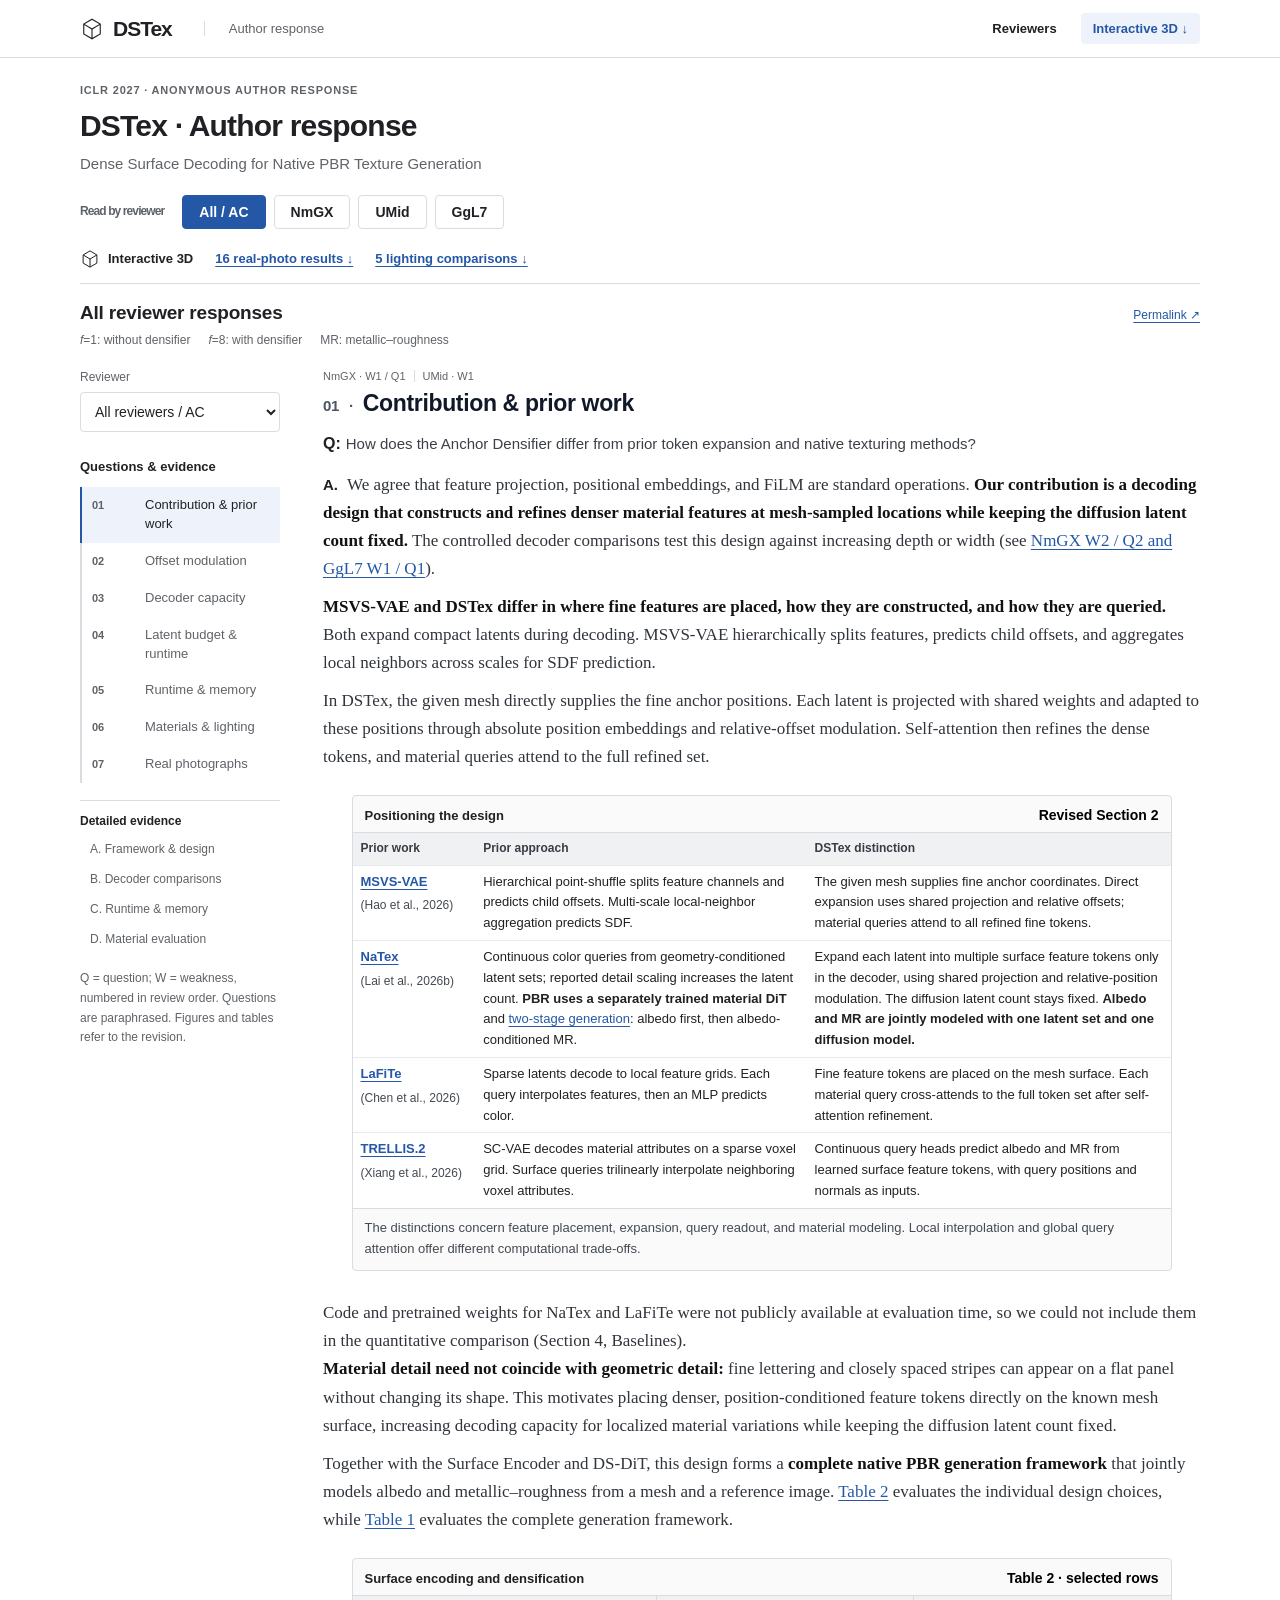
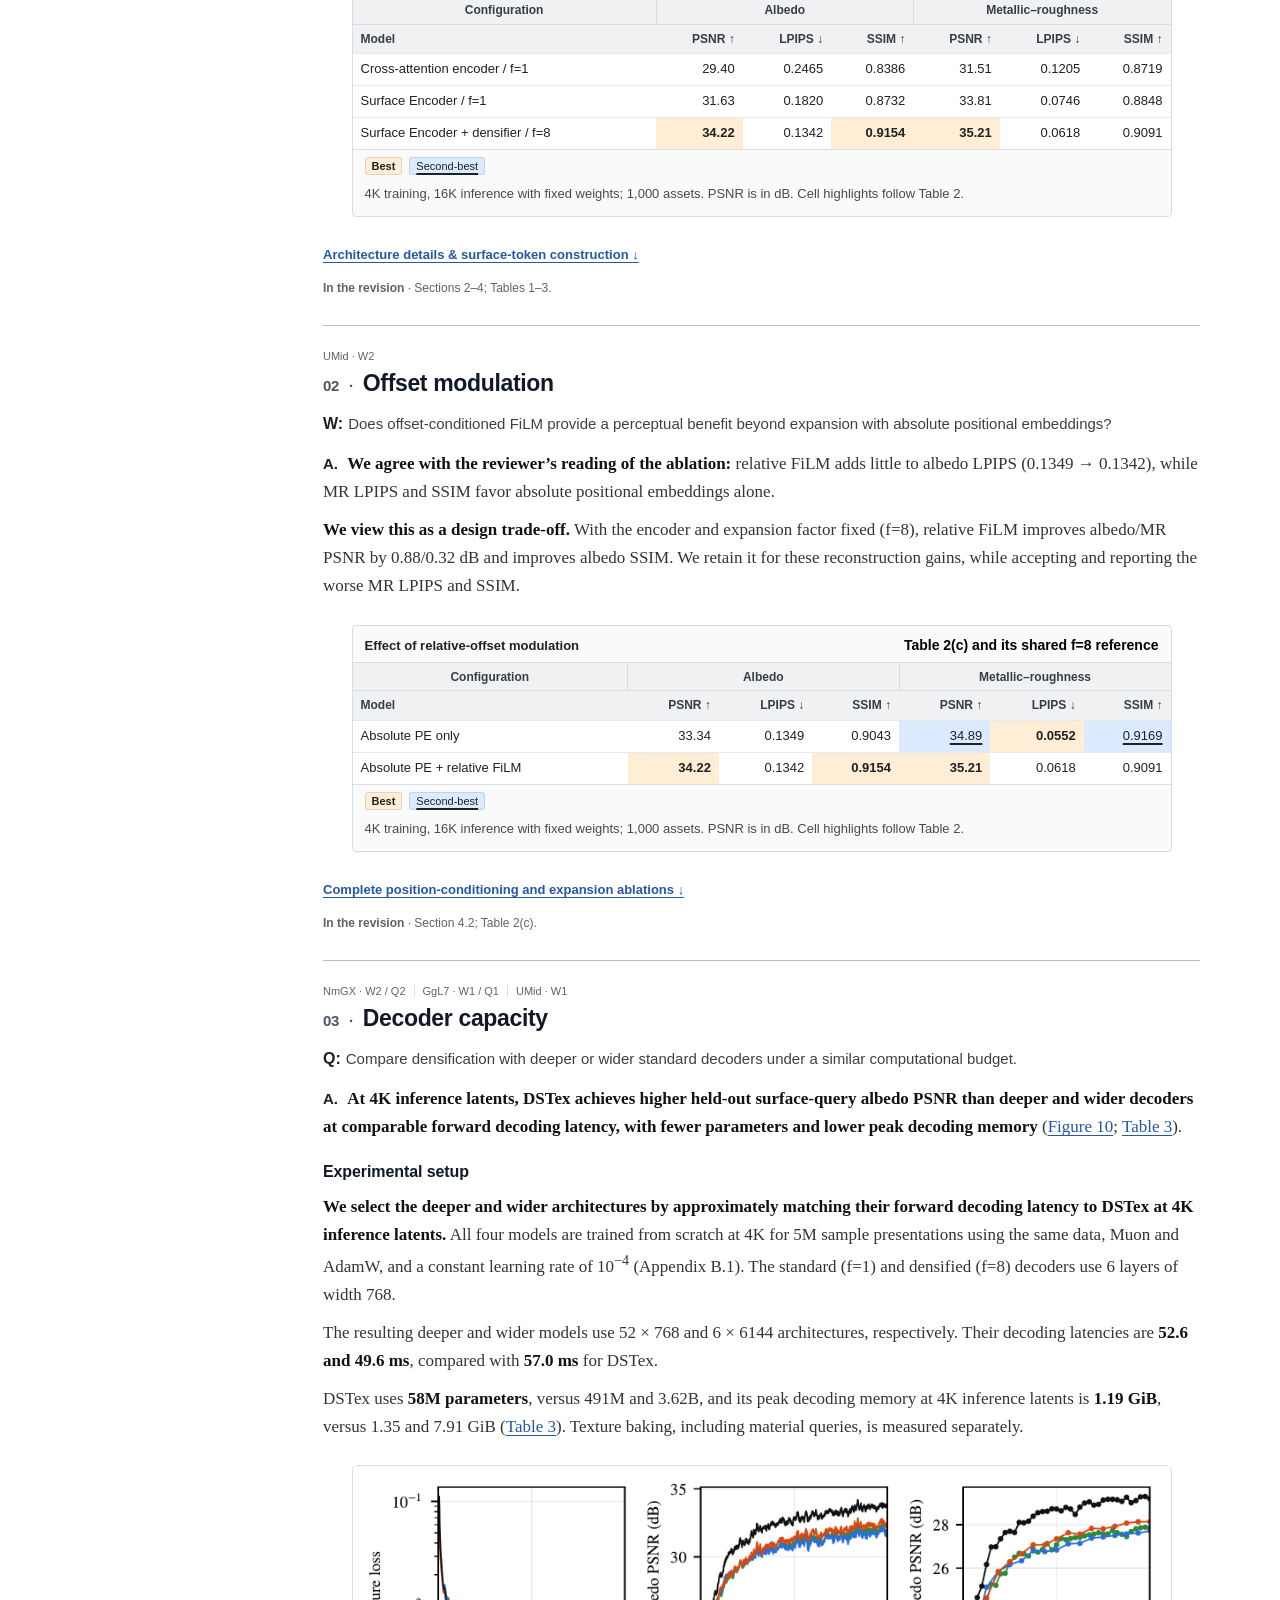
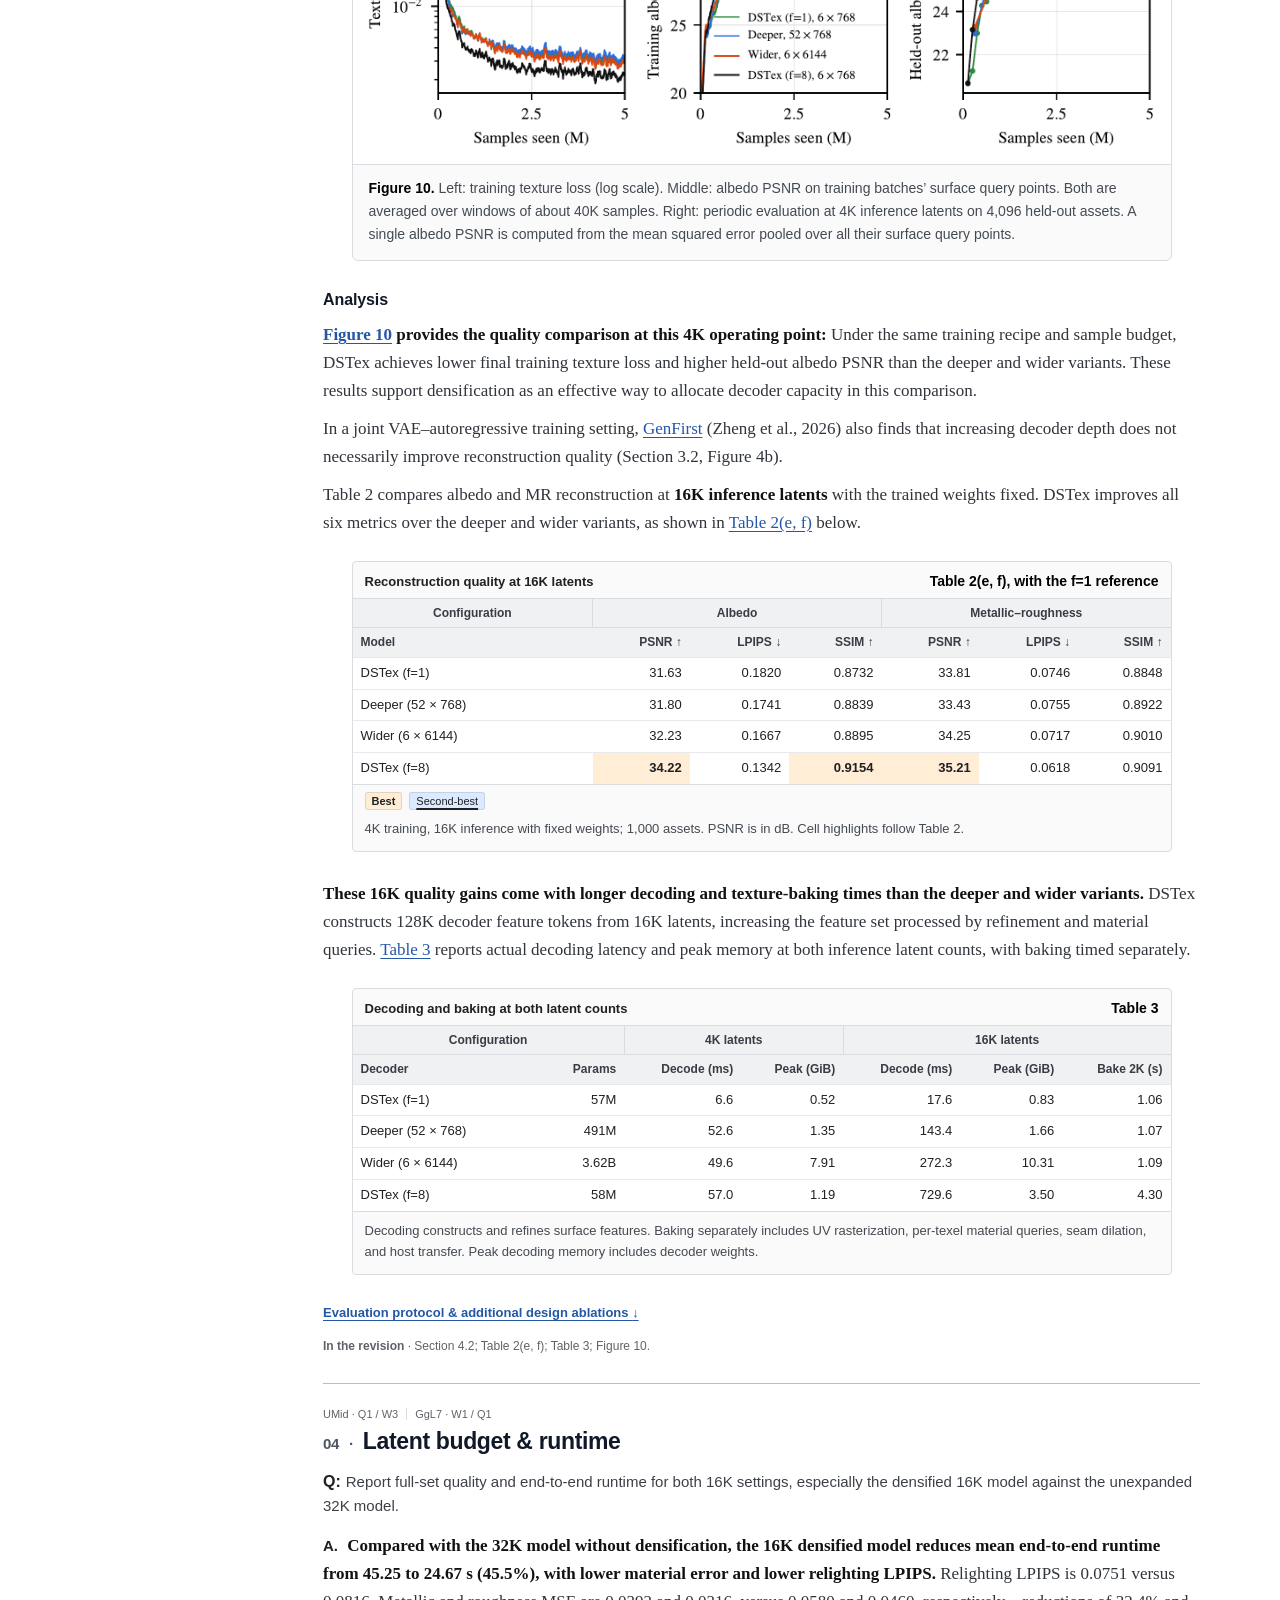
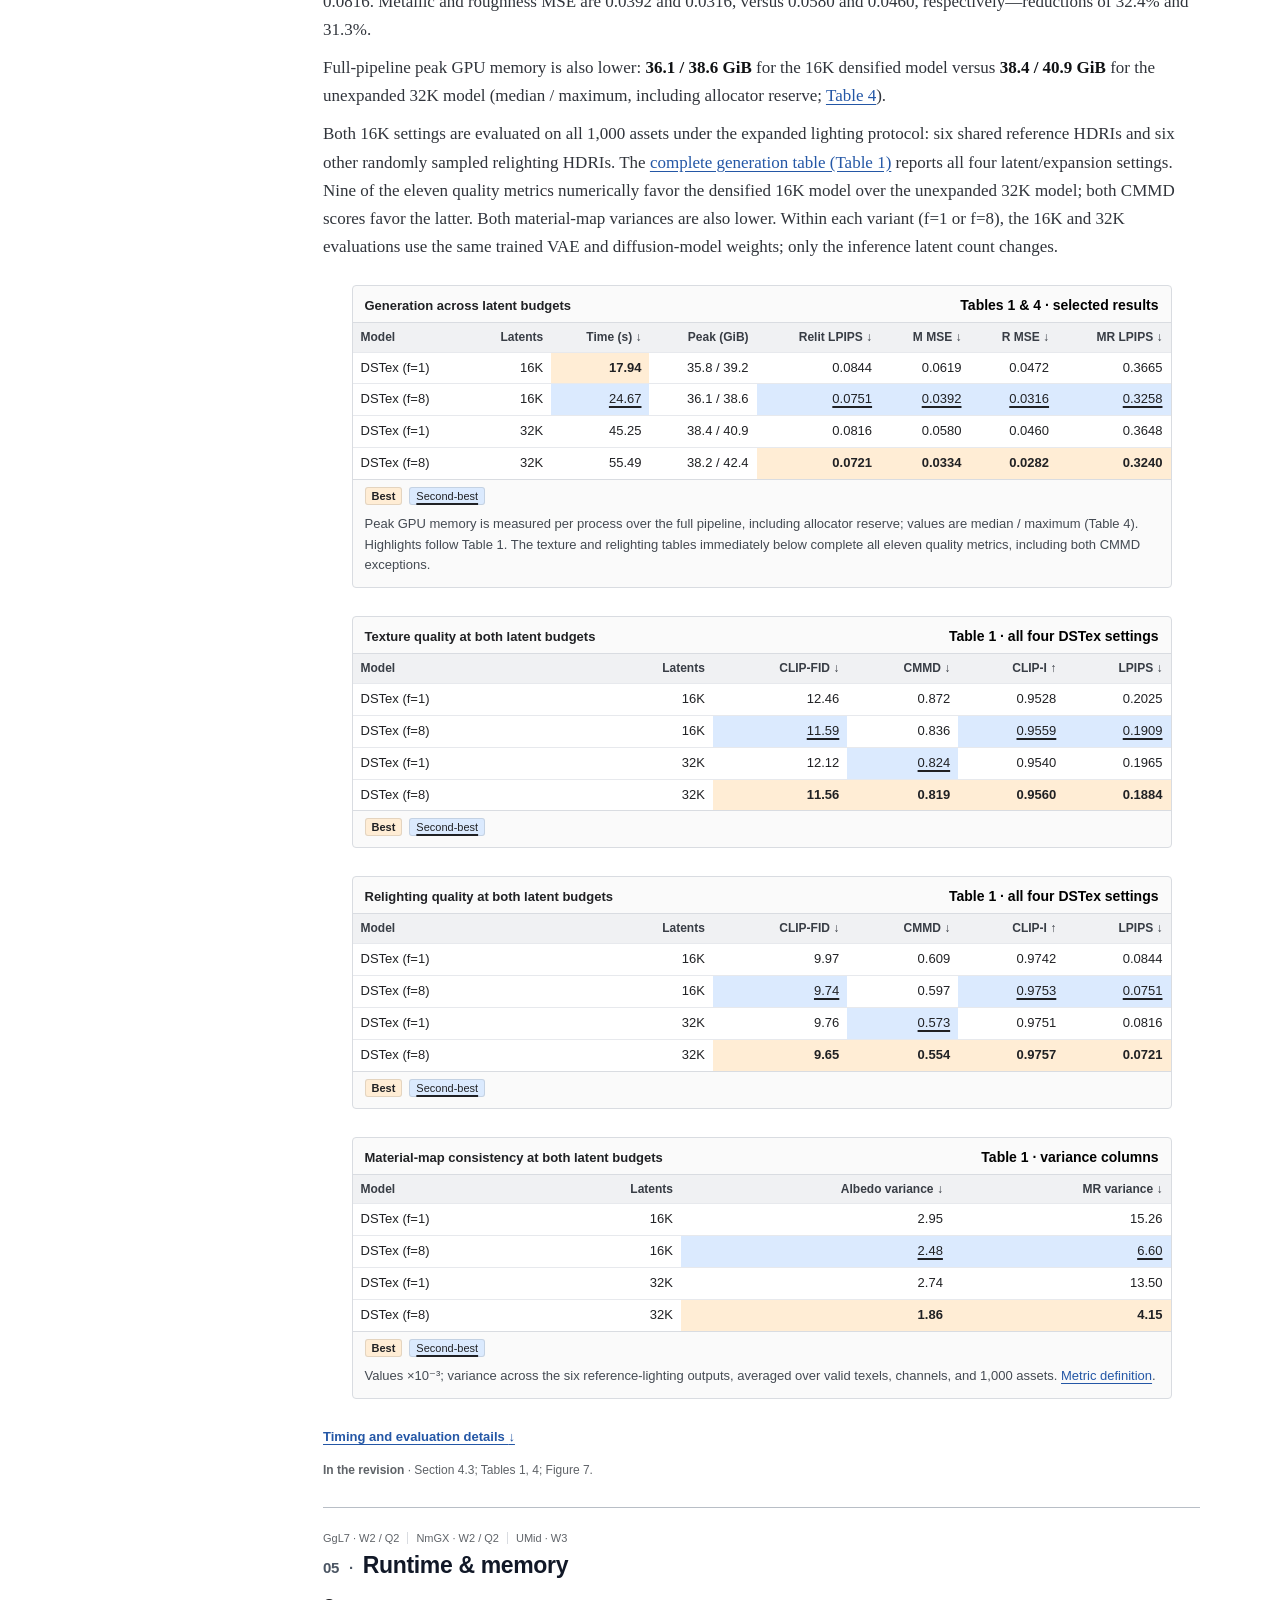
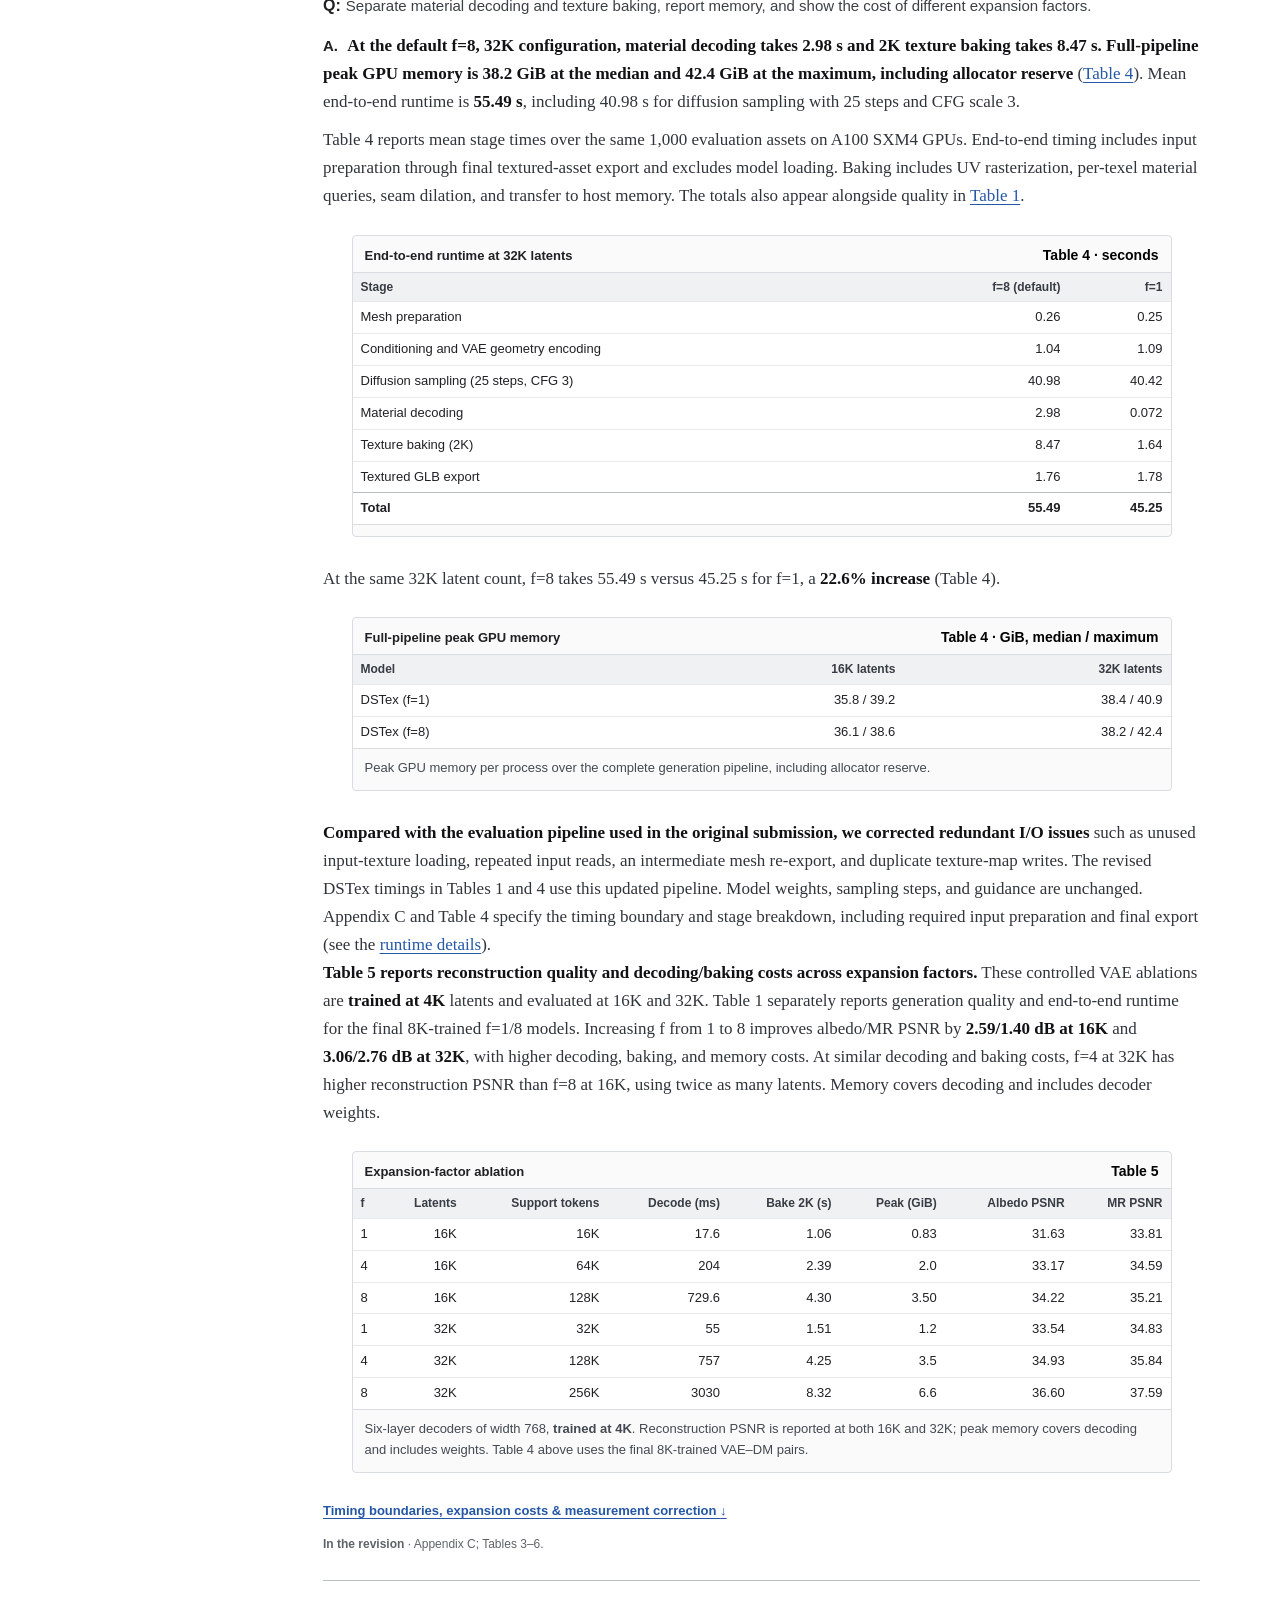
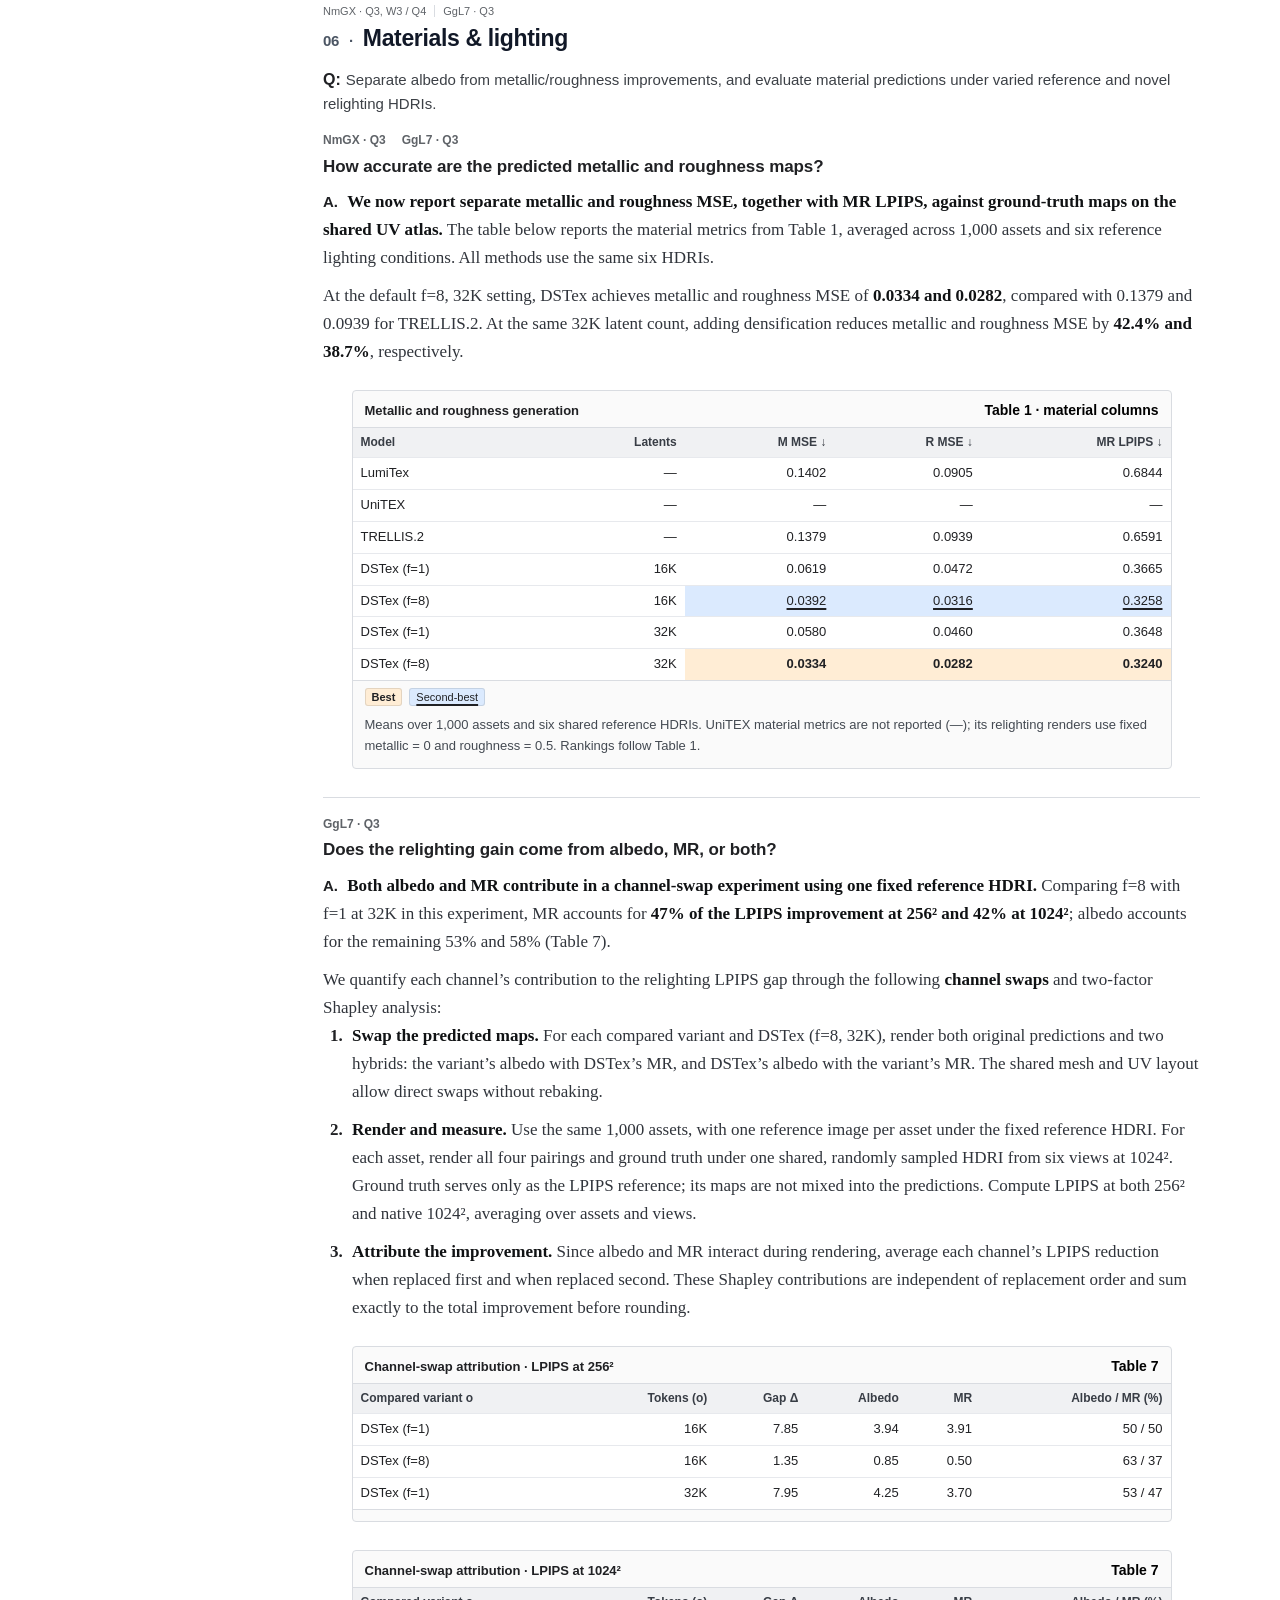
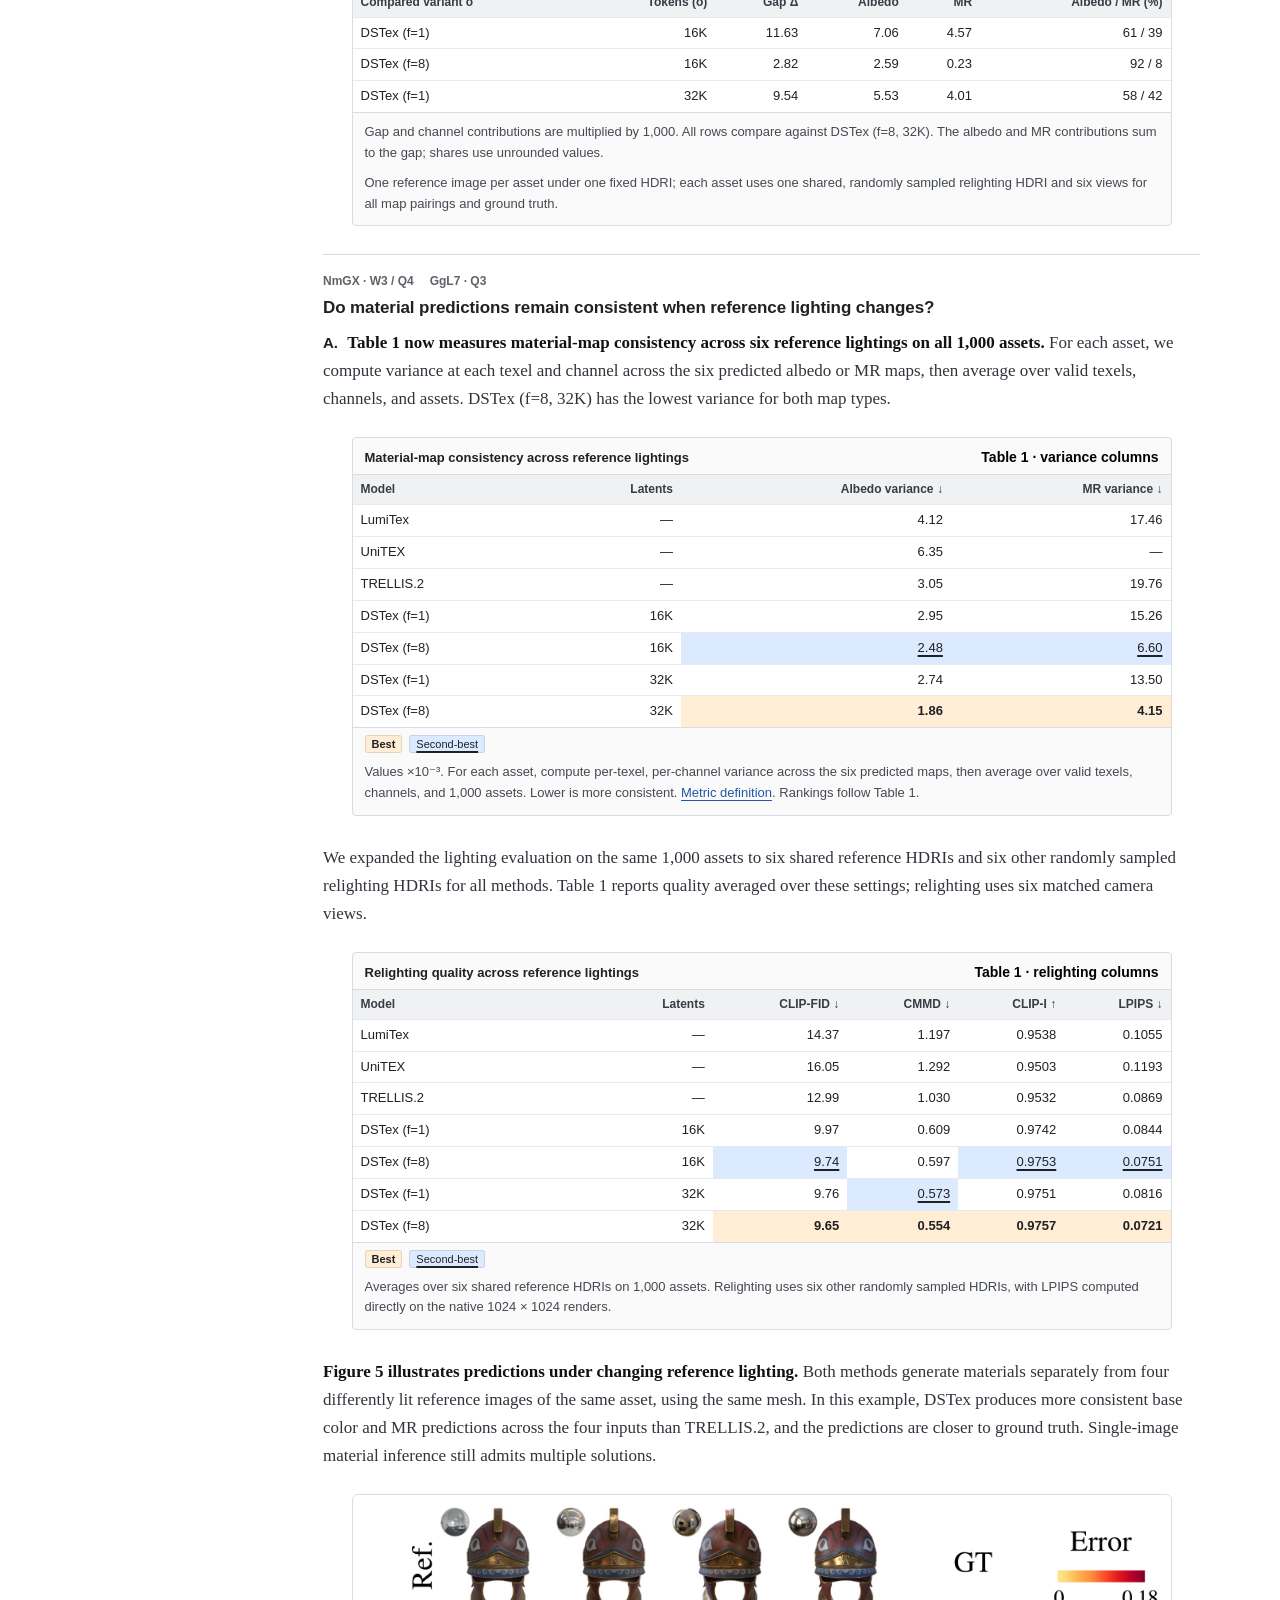
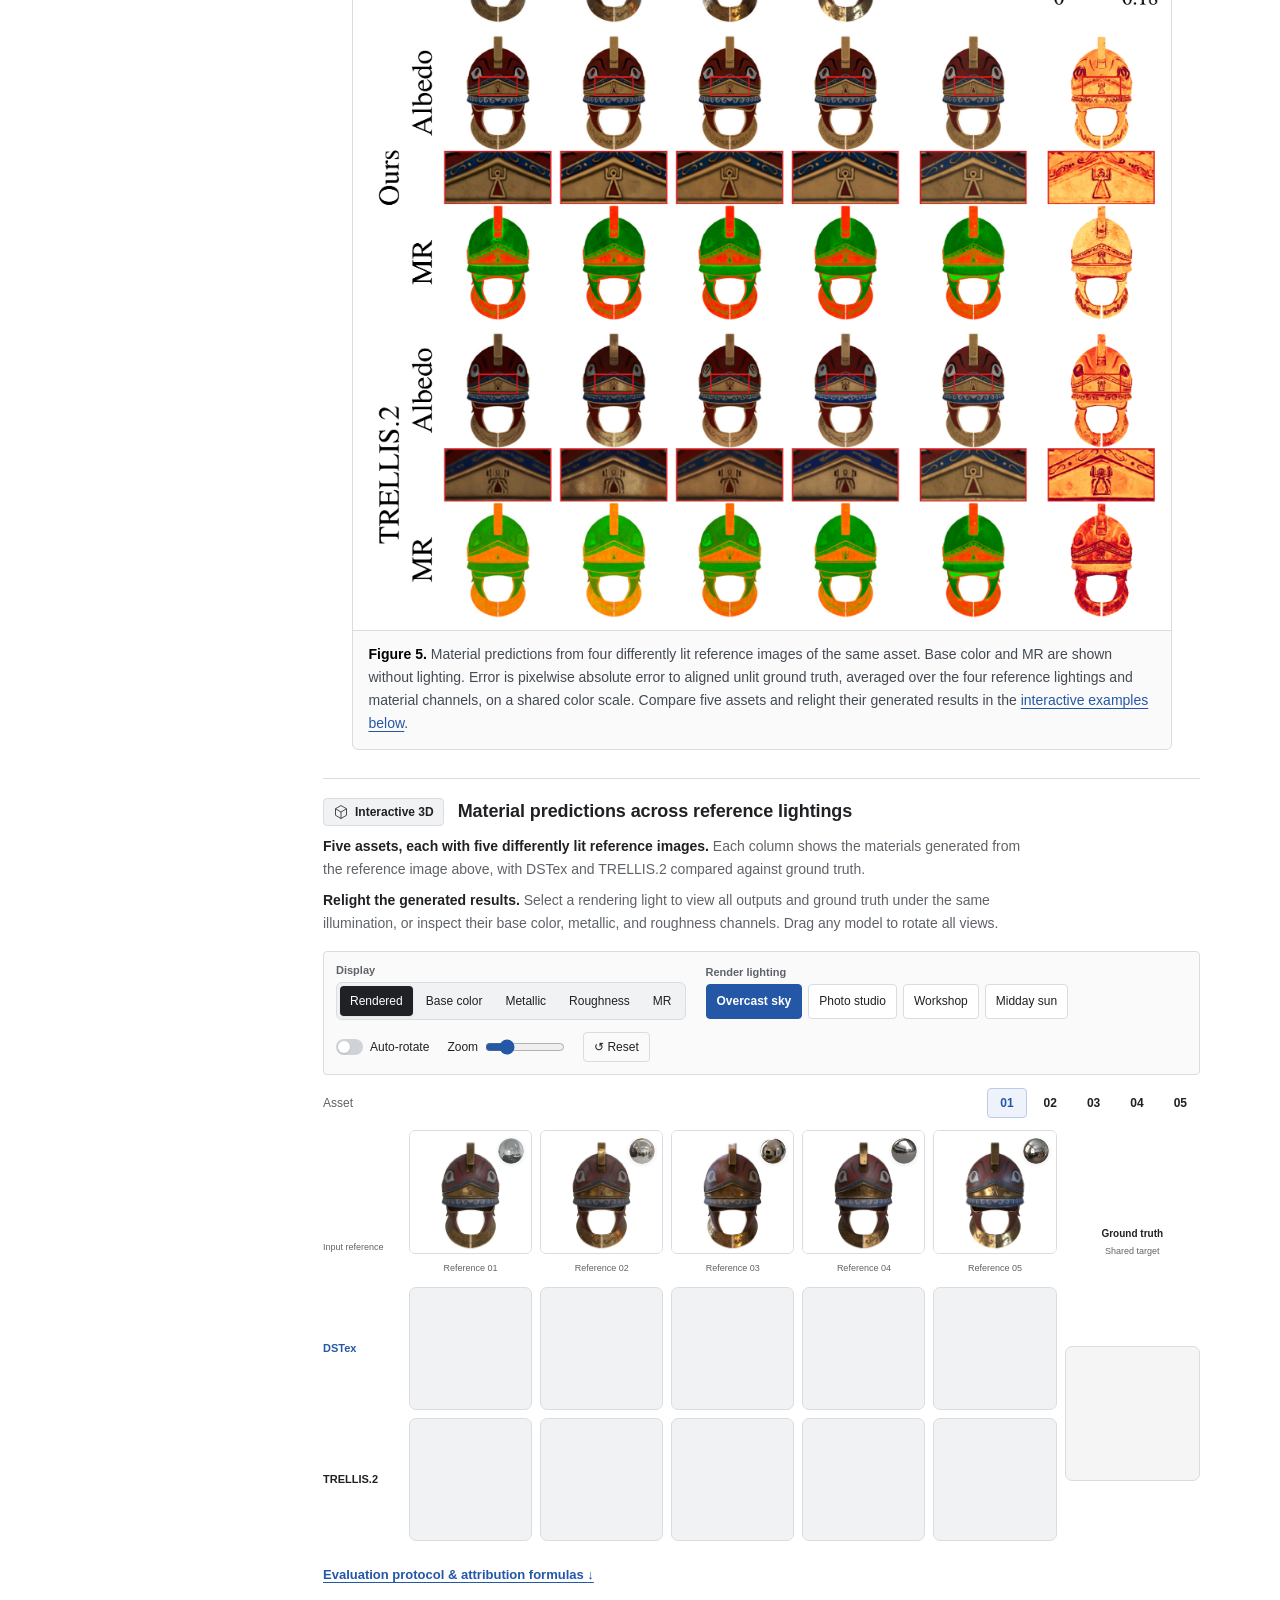
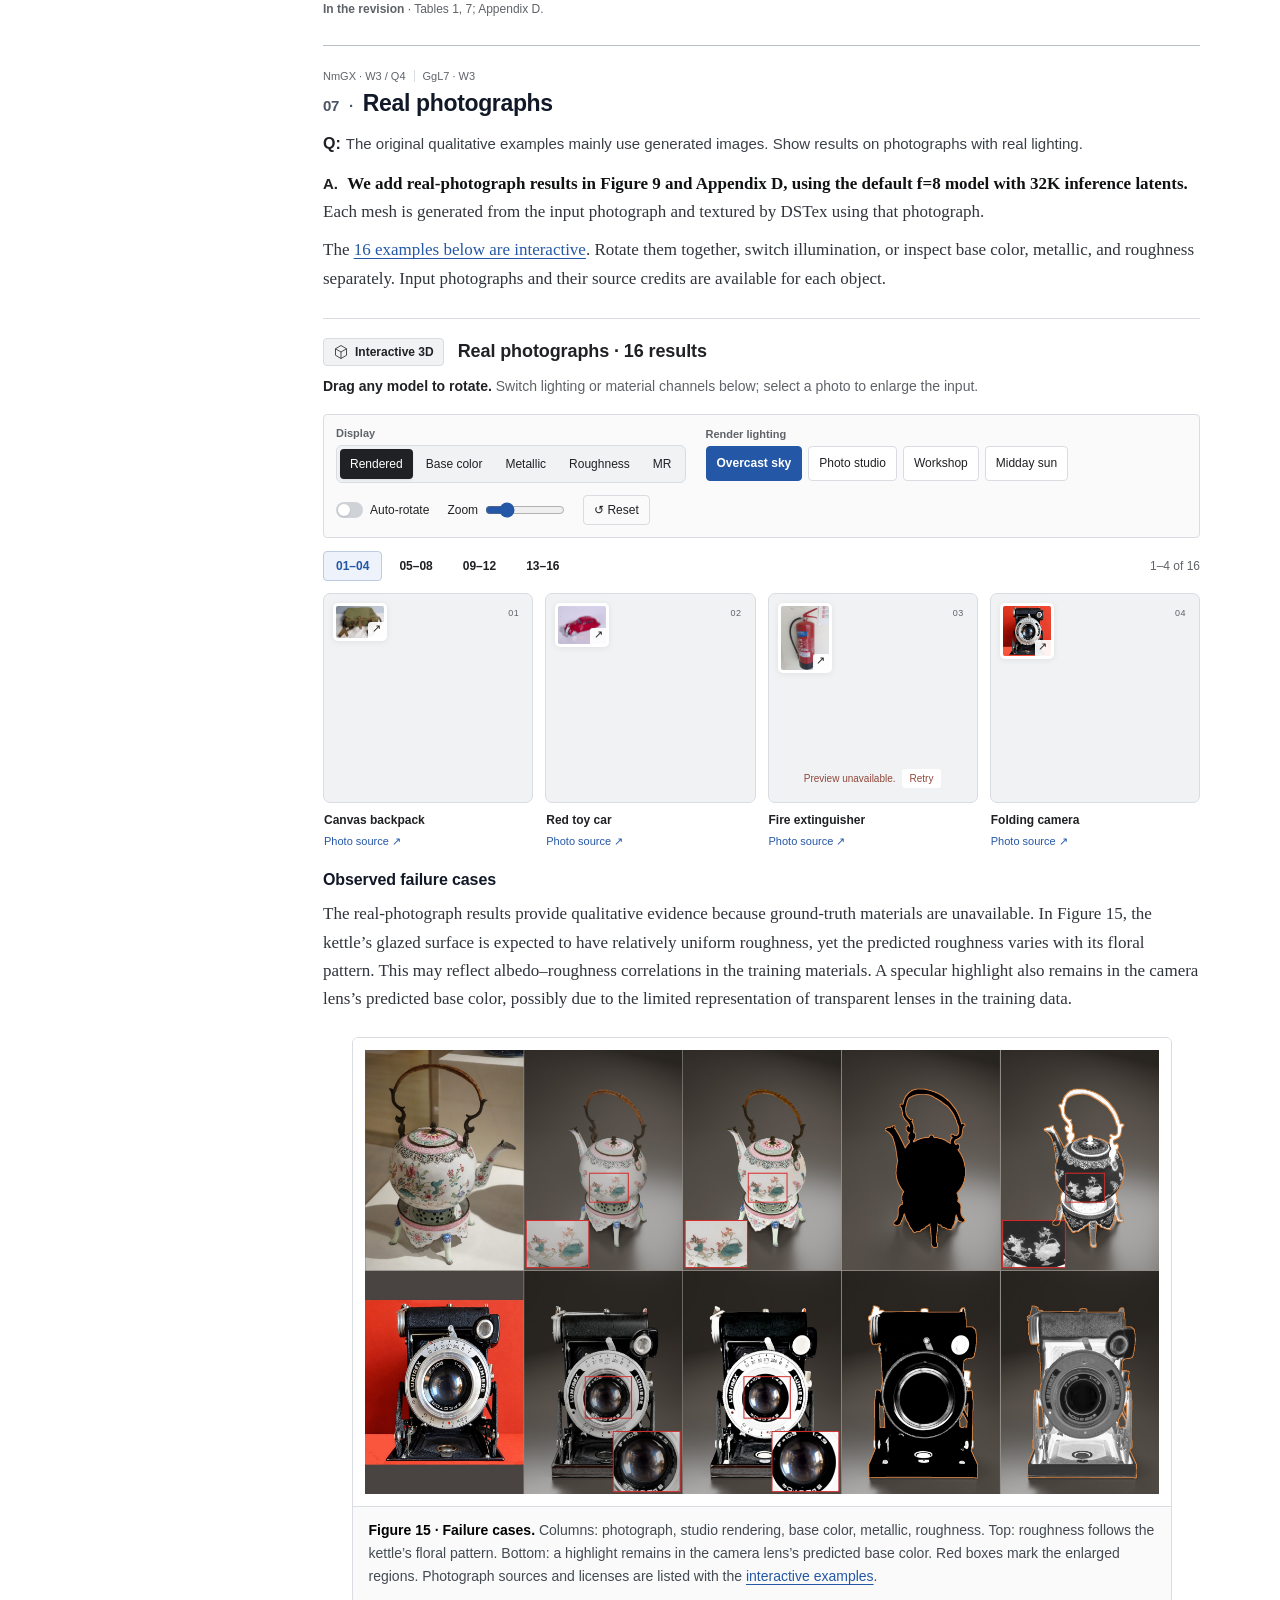
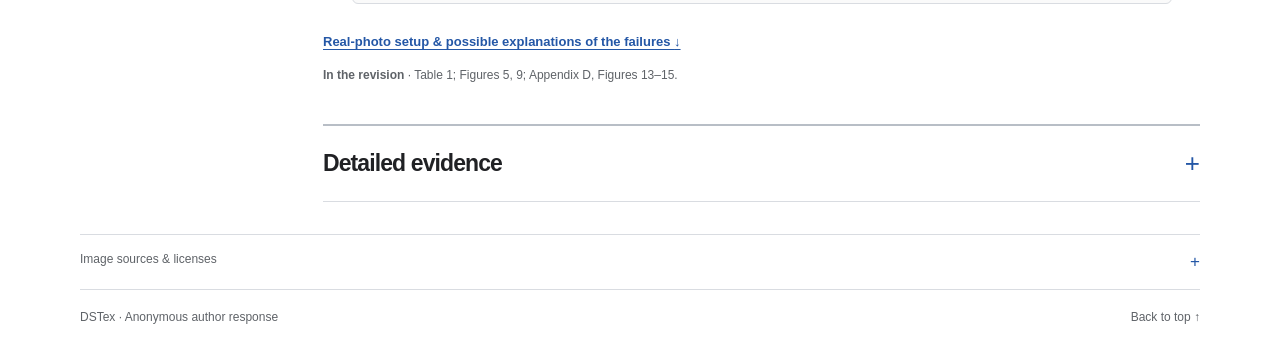
==== commit db74395c: "Update evaluation protocol and decoder trade-offs; simplify footer" ====
--- a/response.html
+++ b/response.html
@@ -10,7 +10,7 @@
 <link rel="icon" href="data:image/svg+xml,%3Csvg xmlns='http://www.w3.org/2000/svg' viewBox='0 0 40 40'%3E%3Crect width='40' height='40' rx='8' fill='%23202124'/%3E%3Cpath d='m20 7 12 7v12l-12 7-12-7V14zM8 14l12 7 12-7M20 21v12' fill='none' stroke='%23ffffff' stroke-width='2'/%3E%3C/svg%3E">
 <link rel="stylesheet" href="style.css?v=27d207633389">
 <link rel="stylesheet" href="response.css?v=be672da52eb2">
-<script src="response.js?v=72dc0587555f" defer></script>
+<script src="response.js?v=38fae7fa63ed" defer></script>
 </head>
 <body class="response-page" data-viewer-src="app.js?v=0b1dec18f0f3">
 <a class="skip-link" href="#responses">Skip to responses</a>
@@ -67,7 +67,7 @@
  <div class="topic-kicker"><span class="topic-number">01</span><span class="reviewer-ref">NmGX · W1 / Q1</span><span class="reviewer-ref">UMid · W1</span></div>
  <h2><span class="question-number">01</span><span class="question-title">Contribution &amp; prior work</span></h2>
  <div class="concern"><p class="concern-label">Q:</p><p class="concern-text">How does the Anchor Densifier differ from prior token expansion and native texturing methods?</p></div>
- <div class="answer" data-answer-for="all NmGX"><p><span class="answer-label">A.</span> We agree that feature projection, positional embeddings, and FiLM are standard operations. <strong>Our contribution is a decoding design that constructs and refines denser material features at mesh-sampled locations while keeping the diffusion latent count fixed.</strong> The <a href="#capacity">controlled decoder comparisons in Q2</a> test this design against increasing depth or width.</p>
+ <div class="answer" data-answer-for="all NmGX"><p><span class="answer-label">A.</span> We agree that feature projection, positional embeddings, and FiLM are standard operations. <strong>Our contribution is a decoding design that constructs and refines denser material features at mesh-sampled locations while keeping the diffusion latent count fixed.</strong> The controlled decoder comparisons test this design against increasing depth or width (see <a href="#capacity">NmGX W2 / Q2 and GgL7 W1 / Q1</a>).</p>
  <p><strong>MSVS-VAE and DSTex differ in where fine features are placed, how they are constructed, and how they are queried.</strong> Both expand compact latents during decoding. MSVS-VAE hierarchically splits features, predicts child offsets, and aggregates local neighbors across scales for SDF prediction.</p>
  <p>In DSTex, the given mesh directly supplies the fine anchor positions. Each latent is projected with shared weights and adapted to these positions through absolute position embeddings and relative-offset modulation. Self-attention then refines the dense tokens, and material queries attend to the full refined set.</p></div>
  <div class="answer" data-answer-for="UMid" hidden><p><span class="answer-label">A.</span> <strong>DSTex increases the spatial density of decoder features while keeping the diffusion latent count fixed. Compared with the evaluated baselines, it generates finer texture details, including small lettering and closely spaced patterns.</strong></p>
@@ -81,11 +81,12 @@
   <tr><td><a href="https://arxiv.org/html/2512.04786v1#S3.SS1" target="_blank" rel="noopener noreferrer">LaFiTe</a><span class="paper-citation">(Chen et al., 2026)</span></td><td data-label="Prior approach">Sparse latents decode to local feature grids. Each query interpolates features, then an MLP predicts color.</td><td data-label="DSTex">Fine feature tokens are placed on the mesh surface. Each material query cross-attends to the full token set after self-attention refinement.</td></tr>
   <tr><td><a href="https://arxiv.org/html/2512.14692v1#S3.SS1.SSS2" target="_blank" rel="noopener noreferrer">TRELLIS.2</a><span class="paper-citation">(Xiang et al., 2026)</span></td><td data-label="Prior approach">SC-VAE decodes material attributes on a sparse voxel grid. Surface queries trilinearly interpolate neighboring voxel attributes.</td><td data-label="DSTex">Continuous query heads predict albedo and MR from learned surface feature tokens, with query positions and normals as inputs.</td></tr>
  </tbody></table></div><p class="table-note">The distinctions concern feature placement, expansion, query readout, and material modeling. Local interpolation and global query attention offer different computational trade-offs.</p></div>
+ <div class="answer"><p>Code and pretrained weights for NaTex and LaFiTe were not publicly available at evaluation time, so we could not include them in the quantitative comparison (Section 4, Baselines).</p></div>
 
  <div class="answer" data-answer-for="all NmGX"><p><strong>Material detail need not coincide with geometric detail:</strong> fine lettering and closely spaced stripes can appear on a flat panel without changing its shape. This motivates placing denser, position-conditioned feature tokens directly on the known mesh surface, increasing decoding capacity for localized material variations while keeping the diffusion latent count fixed.</p>
  <p>Together with the Surface Encoder and DS-DiT, this design forms a <strong>complete native PBR generation framework</strong> that jointly models albedo and metallic–roughness from a mesh and a reference image. <a href="#appendix-ablations">Table 2</a> evaluates the individual design choices, while <a href="#appendix-generation">Table 1</a> evaluates the complete generation framework.</p></div>
- <div class="answer" data-answer-for="UMid" hidden><p><strong>The new comparisons quantify the practical benefit of this design.</strong> At 4K latents, DSTex achieves higher held-out albedo PSNR than deeper and wider decoders at comparable decoding latency, with fewer parameters and lower peak decoding memory (<a href="#decoder-training-curves">Figure 10</a>; <a href="#decoder-costs">Table 3</a>).</p>
- <p>Across latent budgets, the 16K densified model reduces end-to-end runtime by <strong>45.5%</strong> relative to the 32K model without densification, while achieving lower metallic and roughness errors and lower relighting LPIPS (<a href="#latent-budget">Tables 1 and 4</a>). We acknowledge the mixed perceptual effects of relative FiLM and discuss that trade-off separately in <a href="#film">W2</a>.</p>
+ <div class="answer" data-answer-for="UMid" hidden><p><strong>The new comparisons quantify the practical benefit of this design.</strong> At 4K inference latents, DSTex achieves higher held-out surface-query albedo PSNR than deeper and wider decoders at comparable forward decoding latency, with fewer parameters and lower peak decoding memory (<a href="#decoder-training-curves">Figure 10</a>; <a href="#decoder-costs">Table 3</a>).</p>
+ <p>Across latent budgets, the 16K densified model reduces end-to-end runtime by <strong>45.5%</strong> relative to the 32K model without densification, while achieving lower metallic and roughness errors and lower relighting LPIPS (<a href="#latent-budget">Tables 1 and 4</a>). We acknowledge the mixed perceptual effects of relative FiLM and discuss that trade-off separately in <a href="#film">UMid W2</a>.</p>
  <p>Together, the Surface Encoder, dense surface decoder, and image- and geometry-conditioned DS-DiT form a <strong>complete native PBR generation framework</strong>. Table 2 below isolates the reconstruction gains from the encoder and densification, while <a href="#appendix-generation">Table 1</a> evaluates the resulting generation quality.</p></div>
  <div class="evidence-table"><div class="evidence-title"><strong>Surface encoding and densification</strong><span>Table 2 · selected rows</span></div><div class="table-scroll" tabindex="0" role="region" aria-label="Results table"><table class="inline-results"><thead><tr class="column-groups"><th scope="colgroup" colspan="1">Configuration</th><th scope="colgroup" colspan="3">Albedo</th><th scope="colgroup" colspan="3">Metallic–roughness</th></tr><tr><th scope="col">Model</th><th scope="col">PSNR ↑</th><th scope="col">LPIPS ↓</th><th scope="col">SSIM ↑</th><th scope="col">PSNR ↑</th><th scope="col">LPIPS ↓</th><th scope="col">SSIM ↑</th></tr></thead><tbody><tr><td>Cross-attention encoder / f=1</td><td>29.40</td><td>0.2465</td><td>0.8386</td><td>31.51</td><td>0.1205</td><td>0.8719</td></tr><tr><td>Surface Encoder / f=1</td><td>31.63</td><td>0.1820</td><td>0.8732</td><td>33.81</td><td>0.0746</td><td>0.8848</td></tr><tr><td>Surface Encoder + densifier / f=8</td><td class="best" title="Best">34.22</td><td>0.1342</td><td class="best" title="Best">0.9154</td><td class="best" title="Best">35.21</td><td>0.0618</td><td>0.9091</td></tr></tbody></table></div><div class="table-ranking" aria-label="Cell highlights"><span class="rank-key best">Best</span><span class="rank-key second">Second-best</span></div><p class="table-note">4K training, 16K inference with fixed weights; 1,000 assets. PSNR is in dB. Cell highlights follow Table 2.</p></div>
  <p class="detail-link"><a href="#appendix-framework">Architecture details &amp; surface-token construction <span aria-hidden="true">↓</span></a></p>
@@ -102,54 +103,55 @@
  <p class="paper-location"><strong>In the revision</strong> · Section 4.2; Table 2(c).</p>
 </section>
 <section class="response-topic" id="capacity" data-reviewers="NmGX GgL7 UMid">
- <div class="topic-kicker"><span class="topic-number">03</span><span class="reviewer-ref">NmGX · Q2</span><span class="reviewer-ref">GgL7 · Q1</span><span class="reviewer-ref">UMid · W1</span></div>
+ <div class="topic-kicker"><span class="topic-number">03</span><span class="reviewer-ref">NmGX · W2 / Q2</span><span class="reviewer-ref">GgL7 · W1 / Q1</span><span class="reviewer-ref">UMid · W1</span></div>
  <h2><span class="question-number">03</span><span class="question-title">Decoder capacity</span></h2>
  <div class="concern"><p class="concern-label">Q:</p><p class="concern-text">Compare densification with deeper or wider standard decoders under a similar computational budget.</p></div>
- <div class="answer"><p><span class="answer-label">A.</span> <strong>At 4K latents, DSTex achieves higher held-out albedo PSNR than deeper and wider decoders at comparable decoding latency, with fewer parameters and lower peak decoding memory</strong> (<a href="#decoder-training-curves">Figure 10</a>; <a href="#decoder-costs">Table 3</a>).</p></div>
+ <div class="answer"><p><span class="answer-label">A.</span> <strong>At 4K inference latents, DSTex achieves higher held-out surface-query albedo PSNR than deeper and wider decoders at comparable forward decoding latency, with fewer parameters and lower peak decoding memory</strong> (<a href="#decoder-training-curves">Figure 10</a>; <a href="#decoder-costs">Table 3</a>).</p></div>
  <h3 class="answer-subheading">Experimental setup</h3>
- <div class="answer"><p><strong>We select the deeper and wider architectures by approximately matching their forward decoding latency to DSTex at the 4K latent count used for training.</strong> All four models are trained from scratch for 5M sample presentations using the same data and training recipe. The standard (f=1) and densified (f=8) decoders use 6 layers of width 768.</p>
+ <div class="answer"><p><strong>We select the deeper and wider architectures by approximately matching their forward decoding latency to DSTex at 4K inference latents.</strong> All four models are trained from scratch at 4K for 5M sample presentations using the same data, Muon and AdamW, and a constant learning rate of 10<sup>−4</sup> (Appendix B.1). The standard (f=1) and densified (f=8) decoders use 6 layers of width 768.</p>
  <p>The resulting deeper and wider models use 52 × 768 and 6 × 6144 architectures, respectively. Their decoding latencies are <strong>52.6 and 49.6 ms</strong>, compared with <strong>57.0 ms</strong> for DSTex.</p>
- <p>DSTex uses <strong>58M parameters</strong>, versus 491M and 3.62B, and its peak decoding memory is <strong>1.19 GiB</strong>, versus 1.35 and 7.91 GiB (<a href="#decoder-costs">Table 3</a>). Texture baking, including material queries, is measured separately.</p></div>
+ <p>DSTex uses <strong>58M parameters</strong>, versus 491M and 3.62B, and its peak decoding memory at 4K inference latents is <strong>1.19 GiB</strong>, versus 1.35 and 7.91 GiB (<a href="#decoder-costs">Table 3</a>). Texture baking, including material queries, is measured separately.</p></div>
  <figure class="result-figure" id="decoder-training-curves"><a href="response-assets/decoder-scaling.png" target="_blank" rel="noopener noreferrer" aria-label="Open Figure 10 at full resolution"><img src="response-assets/decoder-scaling.png" alt="Training texture loss and albedo PSNR curves, and held-out 4K albedo PSNR comparing the standard, deeper, wider, and densified decoders" loading="lazy" width="1800" height="622"></a><figcaption><strong>Figure 10.</strong> Left: training texture loss (log scale). Middle: albedo PSNR on training batches’ surface query points. Both are averaged over windows of about 40K samples. Right: periodic evaluation at 4K inference latents on 4,096 held-out assets. A single albedo PSNR is computed from the mean squared error pooled over all their surface query points.</figcaption></figure>
  <h3 class="answer-subheading">Analysis</h3>
- <div class="answer"><p><strong><a href="#decoder-training-curves">Figure 10</a> provides the quality comparison at this 4K operating point:</strong> DSTex achieves lower final training texture loss and higher training and held-out albedo PSNR than the deeper and wider variants. These results support increasing the density of surface features as an effective allocation of decoder capacity.</p>
- <p>In a joint VAE–autoregressive training setting, <a href="https://arxiv.org/abs/2608.29335" target="_blank" rel="noopener noreferrer">GenFirst</a> also finds that increasing decoder depth does not necessarily improve reconstruction quality (Section 3.2, Figure 4b).</p>
+ <div class="answer"><p><strong><a href="#decoder-training-curves">Figure 10</a> provides the quality comparison at this 4K operating point:</strong> Under the same training recipe and sample budget, DSTex achieves lower final training texture loss and higher held-out albedo PSNR than the deeper and wider variants. These results support densification as an effective way to allocate decoder capacity in this comparison.</p>
+ <p>In a joint VAE–autoregressive training setting, <a href="https://arxiv.org/abs/2608.29335" target="_blank" rel="noopener noreferrer">GenFirst</a> (Zheng et al., 2026) also finds that increasing decoder depth does not necessarily improve reconstruction quality (Section 3.2, Figure 4b).</p>
  <p>Table 2 compares albedo and MR reconstruction at <strong>16K inference latents</strong> with the trained weights fixed. DSTex improves all six metrics over the deeper and wider variants, as shown in <a href="#decoder-quality">Table 2(e, f)</a> below.</p></div>
  <div id="decoder-quality"><div class="evidence-table"><div class="evidence-title"><strong>Reconstruction quality at 16K latents</strong><span>Table 2(e, f), with the f=1 reference</span></div><div class="table-scroll" tabindex="0" role="region" aria-label="Results table"><table class="inline-results"><thead><tr class="column-groups"><th scope="colgroup" colspan="1">Configuration</th><th scope="colgroup" colspan="3">Albedo</th><th scope="colgroup" colspan="3">Metallic–roughness</th></tr><tr><th scope="col">Model</th><th scope="col">PSNR ↑</th><th scope="col">LPIPS ↓</th><th scope="col">SSIM ↑</th><th scope="col">PSNR ↑</th><th scope="col">LPIPS ↓</th><th scope="col">SSIM ↑</th></tr></thead><tbody><tr><td>DSTex (f=1)</td><td>31.63</td><td>0.1820</td><td>0.8732</td><td>33.81</td><td>0.0746</td><td>0.8848</td></tr><tr><td>Deeper (52 × 768)</td><td>31.80</td><td>0.1741</td><td>0.8839</td><td>33.43</td><td>0.0755</td><td>0.8922</td></tr><tr><td>Wider (6 × 6144)</td><td>32.23</td><td>0.1667</td><td>0.8895</td><td>34.25</td><td>0.0717</td><td>0.9010</td></tr><tr><td>DSTex (f=8)</td><td class="best" title="Best">34.22</td><td>0.1342</td><td class="best" title="Best">0.9154</td><td class="best" title="Best">35.21</td><td>0.0618</td><td>0.9091</td></tr></tbody></table></div><div class="table-ranking" aria-label="Cell highlights"><span class="rank-key best">Best</span><span class="rank-key second">Second-best</span></div><p class="table-note">4K training, 16K inference with fixed weights; 1,000 assets. PSNR is in dB. Cell highlights follow Table 2.</p></div></div>
- <div class="answer"><p><a href="#decoder-costs">Table 3</a> reports decoding latency and peak memory at both 4K and 16K latents, with texture baking timed separately. At 16K, decoding takes 729.6 ms for DSTex, 143.4 ms for the deeper model, and 272.3 ms for the wider model.</p></div>
+ <div class="answer"><p><strong>These 16K quality gains come with longer decoding and texture-baking times than the deeper and wider variants.</strong> DSTex constructs 128K decoder feature tokens from 16K latents, increasing the feature set processed by refinement and material queries. <a href="#decoder-costs">Table 3</a> reports actual decoding latency and peak memory at both inference latent counts, with baking timed separately.</p></div>
  <div id="decoder-costs"><div class="evidence-table"><div class="evidence-title"><strong>Decoding and baking at both latent counts</strong><span>Table 3</span></div><div class="table-scroll" tabindex="0" role="region" aria-label="Results table"><table class="inline-results"><thead><tr class="column-groups"><th scope="colgroup" colspan="2">Configuration</th><th scope="colgroup" colspan="2">4K latents</th><th scope="colgroup" colspan="3">16K latents</th></tr><tr><th scope="col">Decoder</th><th scope="col">Params</th><th scope="col">Decode (ms)</th><th scope="col">Peak (GiB)</th><th scope="col">Decode (ms)</th><th scope="col">Peak (GiB)</th><th scope="col">Bake 2K (s)</th></tr></thead><tbody><tr><td>DSTex (f=1)</td><td>57M</td><td>6.6</td><td>0.52</td><td>17.6</td><td>0.83</td><td>1.06</td></tr><tr><td>Deeper (52 × 768)</td><td>491M</td><td>52.6</td><td>1.35</td><td>143.4</td><td>1.66</td><td>1.07</td></tr><tr><td>Wider (6 × 6144)</td><td>3.62B</td><td>49.6</td><td>7.91</td><td>272.3</td><td>10.31</td><td>1.09</td></tr><tr><td>DSTex (f=8)</td><td>58M</td><td>57.0</td><td>1.19</td><td>729.6</td><td>3.50</td><td>4.30</td></tr></tbody></table></div><p class="table-note">Decoding constructs and refines surface features. Baking separately includes UV rasterization, per-texel material queries, seam dilation, and host transfer. Peak decoding memory includes decoder weights.</p></div></div>
  <p class="detail-link"><a href="#appendix-decoders">Evaluation protocol &amp; additional design ablations <span aria-hidden="true">↓</span></a></p>
  <p class="paper-location"><strong>In the revision</strong> · Section 4.2; Table 2(e, f); Table 3; Figure 10.</p>
- <p class="reply-reference" id="capacity-reference"><strong>Reference.</strong> Guangting Zheng et al. <a href="https://arxiv.org/abs/2608.29335" target="_blank" rel="noopener noreferrer">GenFirst: Generation Before Reconstruction for Stable End-to-End Latent Generative Modeling.</a> arXiv:2608.29335, 2026.</p>
 </section>
 <section class="response-topic" id="latent-budget" data-reviewers="UMid GgL7">
- <div class="topic-kicker"><span class="topic-number">04</span><span class="reviewer-ref">UMid · Q1</span><span class="reviewer-ref">GgL7 · Q1</span></div>
+ <div class="topic-kicker"><span class="topic-number">04</span><span class="reviewer-ref">UMid · Q1 / W3</span><span class="reviewer-ref">GgL7 · W1 / Q1</span></div>
  <h2><span class="question-number">04</span><span class="question-title">Latent budget &amp; runtime</span></h2>
  <div class="concern"><p class="concern-label">Q:</p><p class="concern-text">Report full-set quality and end-to-end runtime for both 16K settings, especially the densified 16K model against the unexpanded 32K model.</p></div>
  <div class="answer"><p><span class="answer-label">A.</span> <strong>Compared with the 32K model without densification, the 16K densified model reduces mean end-to-end runtime from 45.25 to 24.67 s (45.5%), with lower material error and lower relighting LPIPS.</strong> Relighting LPIPS is 0.0751 versus 0.0816. Metallic and roughness MSE are 0.0392 and 0.0316, versus 0.0580 and 0.0460, respectively—reductions of 32.4% and 31.3%.</p>
  <p>Full-pipeline peak GPU memory is also lower: <strong>36.1 / 38.6 GiB</strong> for the 16K densified model versus <strong>38.4 / 40.9 GiB</strong> for the unexpanded 32K model (median / maximum, including allocator reserve; <a href="#runtime-memory">Table 4</a>).</p>
- <p>Both 16K settings are evaluated on all 1,000 assets; the <a href="#appendix-generation">complete generation table (Table 1)</a> reports all four latent/expansion settings. Nine of the eleven quality metrics numerically favor the densified 16K model over the unexpanded 32K model; both CMMD scores favor the latter. Within each variant (f=1 or f=8), the 16K and 32K evaluations use the same trained VAE and diffusion-model weights; only the inference latent count changes.</p></div>
+ <p>Both 16K settings are evaluated on all 1,000 assets under the expanded lighting protocol: six shared reference HDRIs and six other randomly sampled relighting HDRIs. The <a href="#appendix-generation">complete generation table (Table 1)</a> reports all four latent/expansion settings. Nine of the eleven quality metrics numerically favor the densified 16K model over the unexpanded 32K model; both CMMD scores favor the latter. Both material-map variances are also lower. Within each variant (f=1 or f=8), the 16K and 32K evaluations use the same trained VAE and diffusion-model weights; only the inference latent count changes.</p></div>
  <div class="evidence-table"><div class="evidence-title"><strong>Generation across latent budgets</strong><span>Tables 1 & 4 · selected results</span></div><div class="table-scroll" tabindex="0" role="region" aria-label="Results table"><table class=""><thead><tr><th scope="col">Model</th><th scope="col">Latents</th><th scope="col">Time (s) ↓</th><th scope="col">Peak (GiB)</th><th scope="col">Relit LPIPS ↓</th><th scope="col">M MSE ↓</th><th scope="col">R MSE ↓</th><th scope="col">MR LPIPS ↓</th></tr></thead><tbody><tr><td>DSTex (f=1)</td><td>16K</td><td class="best" title="Best">17.94</td><td>35.8 / 39.2</td><td>0.0844</td><td>0.0619</td><td>0.0472</td><td>0.3665</td></tr><tr><td>DSTex (f=8)</td><td>16K</td><td class="second" title="Second-best">24.67</td><td>36.1 / 38.6</td><td class="second" title="Second-best">0.0751</td><td class="second" title="Second-best">0.0392</td><td class="second" title="Second-best">0.0316</td><td class="second" title="Second-best">0.3258</td></tr><tr><td>DSTex (f=1)</td><td>32K</td><td>45.25</td><td>38.4 / 40.9</td><td>0.0816</td><td>0.0580</td><td>0.0460</td><td>0.3648</td></tr><tr><td>DSTex (f=8)</td><td>32K</td><td>55.49</td><td>38.2 / 42.4</td><td class="best" title="Best">0.0721</td><td class="best" title="Best">0.0334</td><td class="best" title="Best">0.0282</td><td class="best" title="Best">0.3240</td></tr></tbody></table></div><div class="table-ranking" aria-label="Cell highlights"><span class="rank-key best">Best</span><span class="rank-key second">Second-best</span></div><p class="table-note">Peak GPU memory is measured per process over the full pipeline, including allocator reserve; values are median / maximum (Table 4). Highlights follow Table 1. The texture and relighting tables immediately below complete all eleven quality metrics, including both CMMD exceptions.</p></div>
  <div class="evidence-table"><div class="evidence-title"><strong>Texture quality at both latent budgets</strong><span>Table 1 · all four DSTex settings</span></div><div class="table-scroll" tabindex="0" role="region" aria-label="Results table"><table class="inline-results"><thead><tr><th scope="col">Model</th><th scope="col">Latents</th><th scope="col">CLIP-FID ↓</th><th scope="col">CMMD ↓</th><th scope="col">CLIP-I ↑</th><th scope="col">LPIPS ↓</th></tr></thead><tbody><tr><td>DSTex (f=1)</td><td>16K</td><td>12.46</td><td>0.872</td><td>0.9528</td><td>0.2025</td></tr><tr><td>DSTex (f=8)</td><td>16K</td><td class="second" title="Second-best">11.59</td><td>0.836</td><td class="second" title="Second-best">0.9559</td><td class="second" title="Second-best">0.1909</td></tr><tr><td>DSTex (f=1)</td><td>32K</td><td>12.12</td><td class="second" title="Second-best">0.824</td><td>0.9540</td><td>0.1965</td></tr><tr><td>DSTex (f=8)</td><td>32K</td><td class="best" title="Best">11.56</td><td class="best" title="Best">0.819</td><td class="best" title="Best">0.9560</td><td class="best" title="Best">0.1884</td></tr></tbody></table></div><div class="table-ranking" aria-label="Cell highlights"><span class="rank-key best">Best</span><span class="rank-key second">Second-best</span></div></div><div class="evidence-table"><div class="evidence-title"><strong>Relighting quality at both latent budgets</strong><span>Table 1 · all four DSTex settings</span></div><div class="table-scroll" tabindex="0" role="region" aria-label="Results table"><table class="inline-results"><thead><tr><th scope="col">Model</th><th scope="col">Latents</th><th scope="col">CLIP-FID ↓</th><th scope="col">CMMD ↓</th><th scope="col">CLIP-I ↑</th><th scope="col">LPIPS ↓</th></tr></thead><tbody><tr><td>DSTex (f=1)</td><td>16K</td><td>9.97</td><td>0.609</td><td>0.9742</td><td>0.0844</td></tr><tr><td>DSTex (f=8)</td><td>16K</td><td class="second" title="Second-best">9.74</td><td>0.597</td><td class="second" title="Second-best">0.9753</td><td class="second" title="Second-best">0.0751</td></tr><tr><td>DSTex (f=1)</td><td>32K</td><td>9.76</td><td class="second" title="Second-best">0.573</td><td>0.9751</td><td>0.0816</td></tr><tr><td>DSTex (f=8)</td><td>32K</td><td class="best" title="Best">9.65</td><td class="best" title="Best">0.554</td><td class="best" title="Best">0.9757</td><td class="best" title="Best">0.0721</td></tr></tbody></table></div><div class="table-ranking" aria-label="Cell highlights"><span class="rank-key best">Best</span><span class="rank-key second">Second-best</span></div></div>
+ <div class="evidence-table"><div class="evidence-title"><strong>Material-map consistency at both latent budgets</strong><span>Table 1 · variance columns</span></div><div class="table-scroll" tabindex="0" role="region" aria-label="Results table"><table class=""><thead><tr><th scope="col">Model</th><th scope="col">Latents</th><th scope="col">Albedo variance ↓</th><th scope="col">MR variance ↓</th></tr></thead><tbody><tr><td>DSTex (f=1)</td><td>16K</td><td>2.95</td><td>15.26</td></tr><tr><td>DSTex (f=8)</td><td>16K</td><td class="second" title="Second-best">2.48</td><td class="second" title="Second-best">6.60</td></tr><tr><td>DSTex (f=1)</td><td>32K</td><td>2.74</td><td>13.50</td></tr><tr><td>DSTex (f=8)</td><td>32K</td><td class="best" title="Best">1.86</td><td class="best" title="Best">4.15</td></tr></tbody></table></div><div class="table-ranking" aria-label="Cell highlights"><span class="rank-key best">Best</span><span class="rank-key second">Second-best</span></div><p class="table-note">Values ×10⁻³; variance across the six reference-lighting outputs, averaged over valid texels, channels, and 1,000 assets. <a href="#appendix-consistency">Metric definition</a>.</p></div>
  <p class="detail-link"><a href="#appendix-runtime">Timing and evaluation details <span aria-hidden="true">↓</span></a></p>
  <p class="paper-location"><strong>In the revision</strong> · Section 4.3; Tables 1, 4; Figure 7.</p>
 </section>
 <section class="response-topic" id="costs" data-reviewers="NmGX GgL7 UMid">
- <div class="topic-kicker"><span class="topic-number">05</span><span class="reviewer-ref">GgL7 · Q2</span><span class="reviewer-ref">NmGX · Q2</span><span class="reviewer-ref">UMid · W3</span></div>
+ <div class="topic-kicker"><span class="topic-number">05</span><span class="reviewer-ref">GgL7 · W2 / Q2</span><span class="reviewer-ref">NmGX · W2 / Q2</span><span class="reviewer-ref">UMid · W3</span></div>
  <h2><span class="question-number">05</span><span class="question-title">Runtime &amp; memory</span></h2>
  <div class="concern"><p class="concern-label">Q:</p><p class="concern-text">Separate material decoding and texture baking, report memory, and show the cost of different expansion factors.</p></div>
  <div class="answer"><p><span class="answer-label">A.</span> <strong>At the default f=8, 32K configuration, material decoding takes 2.98 s and 2K texture baking takes 8.47 s. Full-pipeline peak GPU memory is 38.2 GiB at the median and 42.4 GiB at the maximum, including allocator reserve</strong> (<a href="#runtime-memory">Table 4</a>). Mean end-to-end runtime is <strong>55.49 s</strong>, including 40.98 s for diffusion sampling with 25 steps and CFG scale 3.</p>
- <p>Table 4 reports mean stage times over the same 1,000 evaluation assets on A100 SXM4 GPUs, using the default cuDNN attention backend for decoding and material queries. End-to-end timing includes input preparation through final textured-asset export and excludes model loading. Baking includes UV rasterization, per-texel material queries, seam dilation, and transfer to host memory. The totals also appear alongside quality in <a href="#appendix-generation">Table 1</a>.</p></div>
+ <p>Table 4 reports mean stage times over the same 1,000 evaluation assets on A100 SXM4 GPUs. End-to-end timing includes input preparation through final textured-asset export and excludes model loading. Baking includes UV rasterization, per-texel material queries, seam dilation, and transfer to host memory. The totals also appear alongside quality in <a href="#appendix-generation">Table 1</a>.</p></div>
  <div class="evidence-table"><div class="evidence-title"><strong>End-to-end runtime at 32K latents</strong><span>Table 4 · seconds</span></div><div class="table-scroll" tabindex="0" role="region" aria-label="Results table"><table class=""><thead><tr><th scope="col">Stage</th><th scope="col">f=8 (default)</th><th scope="col">f=1</th></tr></thead><tbody><tr><td>Mesh preparation</td><td>0.26</td><td>0.25</td></tr><tr><td>Conditioning and VAE geometry encoding</td><td>1.04</td><td>1.09</td></tr><tr><td>Diffusion sampling (25 steps, CFG 3)</td><td>40.98</td><td>40.42</td></tr><tr><td>Material decoding</td><td>2.98</td><td>0.072</td></tr><tr><td>Texture baking (2K)</td><td>8.47</td><td>1.64</td></tr><tr><td>Textured GLB export</td><td>1.76</td><td>1.78</td></tr><tr class="total-row"><td>Total</td><td>55.49</td><td>45.25</td></tr></tbody></table></div></div>
+ <div class="answer"><p>At the same 32K latent count, f=8 takes 55.49 s versus 45.25 s for f=1, a <strong>22.6% increase</strong> (Table 4).</p></div>
  <div id="runtime-memory"><div class="evidence-table"><div class="evidence-title"><strong>Full-pipeline peak GPU memory</strong><span>Table 4 · GiB, median / maximum</span></div><div class="table-scroll" tabindex="0" role="region" aria-label="Results table"><table class=""><thead><tr><th scope="col">Model</th><th scope="col">16K latents</th><th scope="col">32K latents</th></tr></thead><tbody><tr><td>DSTex (f=1)</td><td>35.8 / 39.2</td><td>38.4 / 40.9</td></tr><tr><td>DSTex (f=8)</td><td>36.1 / 38.6</td><td>38.2 / 42.4</td></tr></tbody></table></div><p class="table-note">Peak GPU memory per process over the complete generation pipeline, including allocator reserve.</p></div></div>
- <div class="answer" id="runtime-measurement"><p><strong>Compared with the evaluation pipeline used in the original submission, we have removed redundant I/O:</strong> unused input-texture loading, repeated input reads, an intermediate mesh re-export, and duplicate texture-map writes. The revised DSTex timings in Tables 1 and 4 use this corrected pipeline. Model weights, sampling steps, and guidance are unchanged; the reported totals still include required input preparation and final export (see the <a href="#appendix-runtime">runtime details</a>).</p></div>
- <div class="answer"><p><strong>Table 5 quantifies the quality–cost trade-off across expansion factors.</strong> These controlled VAE ablations are <strong>trained at 4K</strong> latents and evaluated at 16K and 32K. Increasing f from 1 to 8 improves albedo/MR PSNR by <strong>2.59/1.40 dB at 16K</strong> and <strong>3.06/2.76 dB at 32K</strong>, with higher decoding, baking, and memory costs. At similar decoding and baking costs, f=4 at 32K has higher reconstruction PSNR than f=8 at 16K, using twice as many latents. Memory covers decoding and includes decoder weights.</p></div>
+ <div class="answer" id="runtime-measurement"><p><strong>Compared with the evaluation pipeline used in the original submission, we corrected redundant I/O issues</strong> such as unused input-texture loading, repeated input reads, an intermediate mesh re-export, and duplicate texture-map writes. The revised DSTex timings in Tables 1 and 4 use this updated pipeline. Model weights, sampling steps, and guidance are unchanged. Appendix C and Table 4 specify the timing boundary and stage breakdown, including required input preparation and final export (see the <a href="#appendix-runtime">runtime details</a>).</p></div>
+ <div class="answer"><p><strong>Table 5 reports reconstruction quality and decoding/baking costs across expansion factors.</strong> These controlled VAE ablations are <strong>trained at 4K</strong> latents and evaluated at 16K and 32K. Table 1 separately reports generation quality and end-to-end runtime for the final 8K-trained f=1/8 models. Increasing f from 1 to 8 improves albedo/MR PSNR by <strong>2.59/1.40 dB at 16K</strong> and <strong>3.06/2.76 dB at 32K</strong>, with higher decoding, baking, and memory costs. At similar decoding and baking costs, f=4 at 32K has higher reconstruction PSNR than f=8 at 16K, using twice as many latents. Memory covers decoding and includes decoder weights.</p></div>
  <div id="expansion-costs"><div class="evidence-table"><div class="evidence-title"><strong>Expansion-factor ablation</strong><span>Table 5</span></div><div class="table-scroll" tabindex="0" role="region" aria-label="Results table"><table class=""><thead><tr><th scope="col">f</th><th scope="col">Latents</th><th scope="col">Support tokens</th><th scope="col">Decode (ms)</th><th scope="col">Bake 2K (s)</th><th scope="col">Peak (GiB)</th><th scope="col">Albedo PSNR</th><th scope="col">MR PSNR</th></tr></thead><tbody><tr><td>1</td><td>16K</td><td>16K</td><td>17.6</td><td>1.06</td><td>0.83</td><td>31.63</td><td>33.81</td></tr><tr><td>4</td><td>16K</td><td>64K</td><td>204</td><td>2.39</td><td>2.0</td><td>33.17</td><td>34.59</td></tr><tr><td>8</td><td>16K</td><td>128K</td><td>729.6</td><td>4.30</td><td>3.50</td><td>34.22</td><td>35.21</td></tr><tr><td>1</td><td>32K</td><td>32K</td><td>55</td><td>1.51</td><td>1.2</td><td>33.54</td><td>34.83</td></tr><tr><td>4</td><td>32K</td><td>128K</td><td>757</td><td>4.25</td><td>3.5</td><td>34.93</td><td>35.84</td></tr><tr><td>8</td><td>32K</td><td>256K</td><td>3030</td><td>8.32</td><td>6.6</td><td>36.60</td><td>37.59</td></tr></tbody></table></div><p class="table-note">Six-layer decoders of width 768, <strong>trained at 4K</strong>. Reconstruction PSNR is reported at both 16K and 32K; peak memory covers decoding and includes weights. Table 4 above uses the final 8K-trained VAE–DM pairs.</p></div></div>
  <p class="detail-link"><a href="#appendix-runtime">Timing boundaries, expansion costs &amp; measurement correction <span aria-hidden="true">↓</span></a></p>
  <p class="paper-location"><strong>In the revision</strong> · Appendix C; Tables 3–6.</p>
 </section>
 <section class="response-topic" id="materials" data-reviewers="NmGX GgL7">
- <div class="topic-kicker"><span class="topic-number">06</span><span class="reviewer-ref">NmGX · Q3–4</span><span class="reviewer-ref">GgL7 · Q3</span></div>
+ <div class="topic-kicker"><span class="topic-number">06</span><span class="reviewer-ref">NmGX · Q3, W3 / Q4</span><span class="reviewer-ref">GgL7 · Q3</span></div>
  <h2><span class="question-number">06</span><span class="question-title">Materials &amp; lighting</span></h2>
  <div class="concern"><p class="concern-label">Q:</p><p class="concern-text">Separate albedo from metallic/roughness improvements, and evaluate material predictions under varied reference and novel relighting HDRIs.</p></div>
  <div class="reply-part" id="material-accuracy">
@@ -163,21 +165,23 @@
  <div class="reply-part" id="channel-attribution">
  <p class="reply-part-ref"><span data-answer-for="all GgL7">GgL7 · Q3</span><span data-answer-for="NmGX" hidden>Additional analysis · channel contributions</span></p>
  <h3 class="reply-part-title">Does the relighting gain come from albedo, MR, or both?</h3>
- <div class="answer"><p><span class="answer-label">A.</span> <strong>Both albedo and MR contribute in a channel-swap experiment using one fixed studio reference lighting.</strong> Comparing f=8 with f=1 at 32K in this experiment, MR accounts for <strong>47% of the LPIPS improvement at 256² and 42% at 1024²</strong>; albedo accounts for the remaining 53% and 58% (Table 7).</p>
+ <div class="answer"><p><span class="answer-label">A.</span> <strong>Both albedo and MR contribute in a channel-swap experiment using one fixed reference HDRI.</strong> Comparing f=8 with f=1 at 32K in this experiment, MR accounts for <strong>47% of the LPIPS improvement at 256² and 42% at 1024²</strong>; albedo accounts for the remaining 53% and 58% (Table 7).</p>
  <p>We quantify each channel’s contribution to the relighting LPIPS gap through the following <strong>channel swaps</strong> and two-factor Shapley analysis:</p></div>
  <ol class="experiment-steps">
   <li><strong>Swap the predicted maps.</strong> For each compared variant and DSTex (f=8, 32K), render both original predictions and two hybrids: the variant’s albedo with DSTex’s MR, and DSTex’s albedo with the variant’s MR. The shared mesh and UV layout allow direct swaps without rebaking.</li>
-  <li><strong>Render and measure.</strong> Use the same 1,000 assets, with one reference image per asset under the fixed studio HDRI. Render all four pairings and ground truth under the same randomly sampled HDRIs from six views at 1024². Ground truth serves only as the LPIPS reference; its maps are not mixed into the predictions. Compute LPIPS at both 256² and native 1024², averaging over assets, illuminations, and views.</li>
+  <li><strong>Render and measure.</strong> Use the same 1,000 assets, with one reference image per asset under the fixed reference HDRI. For each asset, render all four pairings and ground truth under one shared, randomly sampled HDRI from six views at 1024². Ground truth serves only as the LPIPS reference; its maps are not mixed into the predictions. Compute LPIPS at both 256² and native 1024², averaging over assets and views.</li>
   <li><strong>Attribute the improvement.</strong> Since albedo and MR interact during rendering, average each channel’s LPIPS reduction when replaced first and when replaced second. These Shapley contributions are independent of replacement order and sum exactly to the total improvement before rounding.</li>
  </ol>
- <div id="attribution-results"><div class="evidence-table"><div class="evidence-title"><strong>Channel-swap attribution · LPIPS at 256²</strong><span>Table 7</span></div><div class="table-scroll" tabindex="0" role="region" aria-label="Results table"><table class=""><thead><tr><th scope="col">Compared model</th><th scope="col">Latents</th><th scope="col">Gap Δ</th><th scope="col">Albedo</th><th scope="col">MR</th><th scope="col">Albedo / MR (%)</th></tr></thead><tbody><tr><td>DSTex (f=1)</td><td>16K</td><td>7.85</td><td>3.94</td><td>3.91</td><td>50 / 50</td></tr><tr><td>DSTex (f=8)</td><td>16K</td><td>1.35</td><td>0.85</td><td>0.50</td><td>63 / 37</td></tr><tr><td>DSTex (f=1)</td><td>32K</td><td>7.95</td><td>4.25</td><td>3.70</td><td>53 / 47</td></tr></tbody></table></div></div><div class="evidence-table"><div class="evidence-title"><strong>Channel-swap attribution · LPIPS at 1024²</strong><span>Table 7</span></div><div class="table-scroll" tabindex="0" role="region" aria-label="Results table"><table class=""><thead><tr><th scope="col">Compared model</th><th scope="col">Latents</th><th scope="col">Gap Δ</th><th scope="col">Albedo</th><th scope="col">MR</th><th scope="col">Albedo / MR (%)</th></tr></thead><tbody><tr><td>DSTex (f=1)</td><td>16K</td><td>11.63</td><td>7.06</td><td>4.57</td><td>61 / 39</td></tr><tr><td>DSTex (f=8)</td><td>16K</td><td>2.82</td><td>2.59</td><td>0.23</td><td>92 / 8</td></tr><tr><td>DSTex (f=1)</td><td>32K</td><td>9.54</td><td>5.53</td><td>4.01</td><td>58 / 42</td></tr></tbody></table></div><p class="table-note">Gap and channel contributions are multiplied by 1,000. All rows compare against DSTex (f=8, 32K). The albedo and MR contributions sum to the gap; shares use unrounded values.</p><p class="table-note">One reference image per asset under a fixed studio HDRI; all map pairings and ground truth are relit under the same randomly sampled HDRIs.</p></div></div>
+ <div id="attribution-results"><div class="evidence-table"><div class="evidence-title"><strong>Channel-swap attribution · LPIPS at 256²</strong><span>Table 7</span></div><div class="table-scroll" tabindex="0" role="region" aria-label="Results table"><table class=""><thead><tr><th scope="col">Compared variant o</th><th scope="col">Tokens (o)</th><th scope="col">Gap Δ</th><th scope="col">Albedo</th><th scope="col">MR</th><th scope="col">Albedo / MR (%)</th></tr></thead><tbody><tr><td>DSTex (f=1)</td><td>16K</td><td>7.85</td><td>3.94</td><td>3.91</td><td>50 / 50</td></tr><tr><td>DSTex (f=8)</td><td>16K</td><td>1.35</td><td>0.85</td><td>0.50</td><td>63 / 37</td></tr><tr><td>DSTex (f=1)</td><td>32K</td><td>7.95</td><td>4.25</td><td>3.70</td><td>53 / 47</td></tr></tbody></table></div></div><div class="evidence-table"><div class="evidence-title"><strong>Channel-swap attribution · LPIPS at 1024²</strong><span>Table 7</span></div><div class="table-scroll" tabindex="0" role="region" aria-label="Results table"><table class=""><thead><tr><th scope="col">Compared variant o</th><th scope="col">Tokens (o)</th><th scope="col">Gap Δ</th><th scope="col">Albedo</th><th scope="col">MR</th><th scope="col">Albedo / MR (%)</th></tr></thead><tbody><tr><td>DSTex (f=1)</td><td>16K</td><td>11.63</td><td>7.06</td><td>4.57</td><td>61 / 39</td></tr><tr><td>DSTex (f=8)</td><td>16K</td><td>2.82</td><td>2.59</td><td>0.23</td><td>92 / 8</td></tr><tr><td>DSTex (f=1)</td><td>32K</td><td>9.54</td><td>5.53</td><td>4.01</td><td>58 / 42</td></tr></tbody></table></div><p class="table-note">Gap and channel contributions are multiplied by 1,000. All rows compare against DSTex (f=8, 32K). The albedo and MR contributions sum to the gap; shares use unrounded values.</p><p class="table-note">One reference image per asset under one fixed HDRI; each asset uses one shared, randomly sampled relighting HDRI and six views for all map pairings and ground truth.</p></div></div>
  </div>
  <div data-lighting-slot="materials"><div class="reply-part" id="lighting-evidence">
- <p class="reply-part-ref"><span data-answer-for="all NmGX">NmGX · Q4</span><span data-answer-for="all GgL7">GgL7 · Q3</span></p>
+ <p class="reply-part-ref"><span data-answer-for="all NmGX">NmGX · W3 / Q4</span><span data-answer-for="all GgL7">GgL7 · Q3</span></p>
  <h3 class="reply-part-title">Do material predictions remain consistent when reference lighting changes?</h3>
- <div class="answer"><p><span class="answer-label">A.</span> <strong>We evaluate all assets under six shared reference HDRIs and six other randomly sampled HDRIs for relighting.</strong> Table 1 below reports average relighting quality over these conditions.</p>
- <p><strong>Figure 5 tests material consistency when the input reference lighting changes.</strong> Both methods generate materials separately from four differently lit reference images of the same asset, using the same mesh. In this example, DSTex produces more consistent base color and MR predictions across the four inputs than TRELLIS.2, and the predictions are closer to ground truth. Single-image material inference still admits multiple solutions.</p></div>
- <div class="evidence-table"><div class="evidence-title"><strong>Relighting quality across reference lightings</strong><span>Table 1 · relighting columns</span></div><div class="table-scroll" tabindex="0" role="region" aria-label="Results table"><table class="inline-results"><thead><tr><th scope="col">Model</th><th scope="col">Latents</th><th scope="col">CLIP-FID ↓</th><th scope="col">CMMD ↓</th><th scope="col">CLIP-I ↑</th><th scope="col">LPIPS ↓</th></tr></thead><tbody><tr><td>LumiTex</td><td>—</td><td>14.37</td><td>1.197</td><td>0.9538</td><td>0.1055</td></tr><tr><td>UniTEX</td><td>—</td><td>16.05</td><td>1.292</td><td>0.9503</td><td>0.1193</td></tr><tr><td>TRELLIS.2</td><td>—</td><td>12.99</td><td>1.030</td><td>0.9532</td><td>0.0869</td></tr><tr><td>DSTex (f=1)</td><td>16K</td><td>9.97</td><td>0.609</td><td>0.9742</td><td>0.0844</td></tr><tr><td>DSTex (f=8)</td><td>16K</td><td class="second" title="Second-best">9.74</td><td>0.597</td><td class="second" title="Second-best">0.9753</td><td class="second" title="Second-best">0.0751</td></tr><tr><td>DSTex (f=1)</td><td>32K</td><td>9.76</td><td class="second" title="Second-best">0.573</td><td>0.9751</td><td>0.0816</td></tr><tr><td>DSTex (f=8)</td><td>32K</td><td class="best" title="Best">9.65</td><td class="best" title="Best">0.554</td><td class="best" title="Best">0.9757</td><td class="best" title="Best">0.0721</td></tr></tbody></table></div><div class="table-ranking" aria-label="Cell highlights"><span class="rank-key best">Best</span><span class="rank-key second">Second-best</span></div><p class="table-note">Averages over six shared reference HDRIs on 1,000 assets. Relighting uses six other randomly sampled HDRIs, with LPIPS computed directly on the native 1024 × 1024 renders. These are average-quality metrics, not per-lighting stability scores.</p></div>
+ <div class="answer"><p><span class="answer-label">A.</span> <strong>Table 1 now measures material-map consistency across six reference lightings on all 1,000 assets.</strong> For each asset, we compute variance at each texel and channel across the six predicted albedo or MR maps, then average over valid texels, channels, and assets. DSTex (f=8, 32K) has the lowest variance for both map types.</p></div>
+ <div class="evidence-table"><div class="evidence-title"><strong>Material-map consistency across reference lightings</strong><span>Table 1 · variance columns</span></div><div class="table-scroll" tabindex="0" role="region" aria-label="Results table"><table class=""><thead><tr><th scope="col">Model</th><th scope="col">Latents</th><th scope="col">Albedo variance ↓</th><th scope="col">MR variance ↓</th></tr></thead><tbody><tr><td>LumiTex</td><td>—</td><td>4.12</td><td>17.46</td></tr><tr><td>UniTEX</td><td>—</td><td>6.35</td><td>—</td></tr><tr><td>TRELLIS.2</td><td>—</td><td>3.05</td><td>19.76</td></tr><tr><td>DSTex (f=1)</td><td>16K</td><td>2.95</td><td>15.26</td></tr><tr><td>DSTex (f=8)</td><td>16K</td><td class="second" title="Second-best">2.48</td><td class="second" title="Second-best">6.60</td></tr><tr><td>DSTex (f=1)</td><td>32K</td><td>2.74</td><td>13.50</td></tr><tr><td>DSTex (f=8)</td><td>32K</td><td class="best" title="Best">1.86</td><td class="best" title="Best">4.15</td></tr></tbody></table></div><div class="table-ranking" aria-label="Cell highlights"><span class="rank-key best">Best</span><span class="rank-key second">Second-best</span></div><p class="table-note">Values ×10⁻³. For each asset, compute per-texel, per-channel variance across the six predicted maps, then average over valid texels, channels, and 1,000 assets. Lower is more consistent. <a href="#appendix-consistency">Metric definition</a>. Rankings follow Table 1.</p></div>
+ <div class="answer"><p>We expanded the lighting evaluation on the same 1,000 assets to six shared reference HDRIs and six other randomly sampled relighting HDRIs for all methods. Table 1 reports quality averaged over these settings; relighting uses six matched camera views.</p></div>
+ <div class="evidence-table"><div class="evidence-title"><strong>Relighting quality across reference lightings</strong><span>Table 1 · relighting columns</span></div><div class="table-scroll" tabindex="0" role="region" aria-label="Results table"><table class="inline-results"><thead><tr><th scope="col">Model</th><th scope="col">Latents</th><th scope="col">CLIP-FID ↓</th><th scope="col">CMMD ↓</th><th scope="col">CLIP-I ↑</th><th scope="col">LPIPS ↓</th></tr></thead><tbody><tr><td>LumiTex</td><td>—</td><td>14.37</td><td>1.197</td><td>0.9538</td><td>0.1055</td></tr><tr><td>UniTEX</td><td>—</td><td>16.05</td><td>1.292</td><td>0.9503</td><td>0.1193</td></tr><tr><td>TRELLIS.2</td><td>—</td><td>12.99</td><td>1.030</td><td>0.9532</td><td>0.0869</td></tr><tr><td>DSTex (f=1)</td><td>16K</td><td>9.97</td><td>0.609</td><td>0.9742</td><td>0.0844</td></tr><tr><td>DSTex (f=8)</td><td>16K</td><td class="second" title="Second-best">9.74</td><td>0.597</td><td class="second" title="Second-best">0.9753</td><td class="second" title="Second-best">0.0751</td></tr><tr><td>DSTex (f=1)</td><td>32K</td><td>9.76</td><td class="second" title="Second-best">0.573</td><td>0.9751</td><td>0.0816</td></tr><tr><td>DSTex (f=8)</td><td>32K</td><td class="best" title="Best">9.65</td><td class="best" title="Best">0.554</td><td class="best" title="Best">0.9757</td><td class="best" title="Best">0.0721</td></tr></tbody></table></div><div class="table-ranking" aria-label="Cell highlights"><span class="rank-key best">Best</span><span class="rank-key second">Second-best</span></div><p class="table-note">Averages over six shared reference HDRIs on 1,000 assets. Relighting uses six other randomly sampled HDRIs, with LPIPS computed directly on the native 1024 × 1024 renders.</p></div>
+ <div class="answer"><p><strong>Figure 5 illustrates predictions under changing reference lighting.</strong> Both methods generate materials separately from four differently lit reference images of the same asset, using the same mesh. In this example, DSTex produces more consistent base color and MR predictions across the four inputs than TRELLIS.2, and the predictions are closer to ground truth. Single-image material inference still admits multiple solutions.</p></div>
  <figure class="result-figure" id="reference-lighting"><a href="response-assets/reference-lighting.png" target="_blank" rel="noopener noreferrer" aria-label="Open Figure 5 at full resolution"><img src="response-assets/reference-lighting.png" alt="DSTex and TRELLIS.2 materials generated separately from four differently lit reference images of the same asset; base color and MR are shown unlit alongside ground truth and error heatmaps" loading="lazy" width="2000" height="1789"></a><figcaption><strong>Figure 5.</strong> Material predictions from four differently lit reference images of the same asset. Base color and MR are shown without lighting. Error is pixelwise absolute error to aligned unlit ground truth, averaged over the four reference lightings and material channels, on a shared color scale. Compare five assets and relight their generated results in the <a href="#sweep">interactive examples below</a>.</figcaption></figure>
  <div class="inline-3d" id="sweep" aria-labelledby="inline-sweep-title">
   <div class="viewer-heading"><span class="interactive-badge"><svg viewBox="0 0 32 32" fill="none" aria-hidden="true"><path d="m16 3 11 6.5v13L16 29 5 22.5v-13zM5 9.5 16 16l11-6.5M16 16v13"/></svg>Interactive 3D</span><h3 id="inline-sweep-title">Material predictions across reference lightings</h3></div>
@@ -199,7 +203,7 @@
  <p class="paper-location"><strong>In the revision</strong> · Tables 1, 7; Appendix D.</p>
 </section>
 <section class="response-topic" id="real-photo-response" data-reviewers="NmGX GgL7">
- <div class="topic-kicker"><span class="topic-number">07</span><span class="reviewer-ref">NmGX · Q4</span><span class="reviewer-ref">GgL7 · W3</span></div>
+ <div class="topic-kicker"><span class="topic-number">07</span><span class="reviewer-ref">NmGX · W3 / Q4</span><span class="reviewer-ref">GgL7 · W3</span></div>
  <h2><span class="question-number">07</span><span class="question-title">Real photographs</span></h2>
  <div class="concern"><p class="concern-label">Q:</p><p class="concern-text">The original qualitative examples mainly use generated images. Show results on photographs with real lighting.</p></div>
  <div class="answer"><p><span class="answer-label">A.</span> <strong>We add real-photograph results in Figure 9 and Appendix D, using the default f=8 model with 32K inference latents.</strong> Each mesh is generated from the input photograph and textured by DSTex using that photograph.</p>
@@ -237,7 +241,7 @@
  </header>
 
  <section class="appendix-section" id="appendix-framework" aria-labelledby="appendix-framework-title">
-  <div class="topic-kicker">NmGX · Q1 &nbsp; / &nbsp; UMid · W1</div>
+  <div class="topic-kicker">NmGX · W1 / Q1 &nbsp; / &nbsp; UMid · W1</div>
   <h3 id="appendix-framework-title"><span>A.</span> Architecture &amp; surface-token construction</h3>
   <div class="appendix-prose">
    <p>The Surface Encoder produces 64-channel anchor latents. The decoder projects them to width 768 before expansion and refinement. At the default 32K inference latent count and <i>f</i>=8, it constructs 256K fine anchor tokens for material queries.</p>
@@ -258,9 +262,9 @@
  </section>
 
  <section class="appendix-section" id="appendix-decoders" aria-labelledby="appendix-decoders-title">
-  <div class="topic-kicker">NmGX · Q2 &nbsp; / &nbsp; UMid · W1–W2 &nbsp; / &nbsp; GgL7 · Q1</div>
+  <div class="topic-kicker">NmGX · W2 / Q2 &nbsp; / &nbsp; UMid · W1–W2 &nbsp; / &nbsp; GgL7 · W1 / Q1</div>
   <h3 id="appendix-decoders-title"><span>B.</span> Controlled decoder comparisons</h3>
-  <div class="appendix-prose"><p><strong>The capacity comparison uses the shared 4K training setting.</strong> The standard, deeper, wider, and densified models all train from scratch for 5M sample presentations with the same data and training recipe. Deeper and wider capacities are selected for decoding latency close to the densified model at 4K. <a href="#decoder-costs">Table 3 in the reply</a> reports measured costs at both inference latent counts.</p></div>
+  <div class="appendix-prose"><p><strong>All four controlled models are trained at 4K latents.</strong> The standard, deeper, wider, and densified models all train from scratch for 5M sample presentations with the same data, Muon and AdamW, and a constant learning rate of 10<sup>−4</sup> (Appendix B.1). Deeper and wider capacities are selected for forward decoding latency close to the densified model at 4K inference latents. <a href="#decoder-costs">Table 3 in the reply</a> reports measured costs at both inference latent counts.</p></div>
   <h4>What each quality evaluation measures</h4>
   <dl class="protocol-list">
    <div><dt>Training curves · Figure 10, left and middle</dt><dd>Texture loss is plotted on a log scale. Albedo PSNR is computed on training batches’ surface query points. Both curves average over windows of about 40K sample presentations.</dd></div>
@@ -269,8 +273,8 @@
   </dl>
   <p class="appendix-prose">Table 2 evaluates RGB albedo and MR packed into the first two channels, with the third fixed to zero. All methods use the same cameras, backgrounds, texture filtering, and linear RGB encoding. LPIPS uses AlexNet. <a href="#capacity">View Figure 10 in the reply ↑</a></p>
   <h4 id="appendix-ablations">Design and capacity ablations</h4>
-  <div class="evidence-table"><div class="evidence-title"><strong>Design and capacity ablations</strong><span>Table 2(a–e), with the shared reference from (f)</span></div><div class="table-scroll" tabindex="0" role="region" aria-label="Results table"><table class="wide-results"><thead><tr><th scope="col">Model / configuration</th><th scope="col">f</th><th scope="col">K</th><th scope="col">Params</th><th scope="col">Albedo PSNR ↑</th><th scope="col">Albedo LPIPS ↓</th><th scope="col">Albedo SSIM ↑</th><th scope="col">MR PSNR ↑</th><th scope="col">MR LPIPS ↓</th><th scope="col">MR SSIM ↑</th></tr></thead><tbody><tr><td>(a) Cross-attention encoder</td><td>1</td><td>--</td><td>57M</td><td>29.40</td><td>0.2465</td><td>0.8386</td><td>31.51</td><td>0.1205</td><td>0.8719</td></tr><tr><td>(a) Surface Encoder / f=1</td><td>1</td><td>32</td><td>57M</td><td>31.63</td><td>0.1820</td><td>0.8732</td><td>33.81</td><td>0.0746</td><td>0.8848</td></tr><tr><td>(b) Direct expansion</td><td>4</td><td>32</td><td>58M</td><td>33.17</td><td>0.1448</td><td>0.9045</td><td>34.59</td><td>0.0625</td><td>0.9162</td></tr><tr><td>(b) Progressive expansion</td><td>2 → 4 → 8</td><td>32</td><td>61M</td><td>33.30</td><td class="best" title="Best">0.1116</td><td class="second" title="Second-best">0.9115</td><td>33.35</td><td class="second" title="Second-best">0.0577</td><td class="best" title="Best">0.9208</td></tr><tr><td>(c) Absolute PE only</td><td>8</td><td>32</td><td>58M</td><td>33.34</td><td>0.1349</td><td>0.9043</td><td class="second" title="Second-best">34.89</td><td class="best" title="Best">0.0552</td><td class="second" title="Second-best">0.9169</td></tr><tr><td>(d) Patch size K=16</td><td>8</td><td>16</td><td>58M</td><td>33.03</td><td>0.1430</td><td>0.9025</td><td>33.12</td><td>0.0642</td><td>0.9075</td></tr><tr><td>(d) Patch size K=64</td><td>8</td><td>64</td><td>58M</td><td class="second" title="Second-best">33.47</td><td class="second" title="Second-best">0.1265</td><td>0.8955</td><td>34.00</td><td>0.0611</td><td>0.8841</td></tr><tr><td>(e) Deeper (52 × 768)</td><td>1</td><td>32</td><td>491M</td><td>31.80</td><td>0.1741</td><td>0.8839</td><td>33.43</td><td>0.0755</td><td>0.8922</td></tr><tr><td>(e) Wider (6 × 6144)</td><td>1</td><td>32</td><td>3.62B</td><td>32.23</td><td>0.1667</td><td>0.8895</td><td>34.25</td><td>0.0717</td><td>0.9010</td></tr><tr><td>DSTex / f=8 (shared reference)</td><td>8</td><td>32</td><td>58M</td><td class="best" title="Best">34.22</td><td>0.1342</td><td class="best" title="Best">0.9154</td><td class="best" title="Best">35.21</td><td>0.0618</td><td>0.9091</td></tr></tbody></table></div><div class="table-ranking" aria-label="Cell highlights"><span class="rank-key best">Best</span><span class="rank-key second">Second-best</span></div><p class="table-note">All rows train at 4K and evaluate at 16K. PSNR is in dB; Params counts decoder parameters. The final row is the shared f=8 reference. Group labels and score highlights follow Table 2.</p></div>
-  <div class="appendix-prose"><p>The densified decoder improves all six reconstruction metrics over the deeper and wider models. Other design choices have mixed effects: progressive expansion gives lower LPIPS, while direct expansion with <i>f</i>=8 gives higher PSNR; relative FiLM improves both PSNRs and albedo SSIM, while absolute position embeddings alone give better MR LPIPS and SSIM.</p></div>
+  <div class="evidence-table"><div class="evidence-title"><strong>Design and capacity ablations</strong><span>Table 2(a–e), with the shared reference from (f)</span></div><div class="table-scroll" tabindex="0" role="region" aria-label="Results table"><table class="wide-results"><thead><tr><th scope="col">Model / configuration</th><th scope="col">f</th><th scope="col">K</th><th scope="col">Params</th><th scope="col">Albedo PSNR ↑</th><th scope="col">Albedo LPIPS ↓</th><th scope="col">Albedo SSIM ↑</th><th scope="col">MR PSNR ↑</th><th scope="col">MR LPIPS ↓</th><th scope="col">MR SSIM ↑</th></tr></thead><tbody><tr><td>(a) Cross-attention encoder</td><td>1</td><td>--</td><td>57M</td><td>29.40</td><td>0.2465</td><td>0.8386</td><td>31.51</td><td>0.1205</td><td>0.8719</td></tr><tr><td>(a) Surface Encoder / f=1</td><td>1</td><td>32</td><td>57M</td><td>31.63</td><td>0.1820</td><td>0.8732</td><td>33.81</td><td>0.0746</td><td>0.8848</td></tr><tr><td>(b) Direct expansion</td><td>4</td><td>32</td><td>58M</td><td>33.17</td><td>0.1448</td><td>0.9045</td><td>34.59</td><td>0.0625</td><td>0.9162</td></tr><tr><td>(b) Progressive expansion</td><td>2 → 4 → 8</td><td>32</td><td>61M</td><td>33.30</td><td class="best" title="Best">0.1116</td><td class="second" title="Second-best">0.9115</td><td>33.35</td><td class="second" title="Second-best">0.0577</td><td class="best" title="Best">0.9208</td></tr><tr><td>(c) Absolute PE only</td><td>8</td><td>32</td><td>58M</td><td>33.34</td><td>0.1349</td><td>0.9043</td><td class="second" title="Second-best">34.89</td><td class="best" title="Best">0.0552</td><td class="second" title="Second-best">0.9169</td></tr><tr><td>(d) Patch size K=16</td><td>8</td><td>16</td><td>58M</td><td>33.03</td><td>0.1430</td><td>0.9025</td><td>33.12</td><td>0.0642</td><td>0.9075</td></tr><tr><td>(d) Patch size K=64</td><td>8</td><td>64</td><td>58M</td><td class="second" title="Second-best">33.47</td><td class="second" title="Second-best">0.1265</td><td>0.8955</td><td>34.00</td><td>0.0611</td><td>0.8841</td></tr><tr><td>(e) Deeper (52 × 768)</td><td>1</td><td>32</td><td>491M</td><td>31.80</td><td>0.1741</td><td>0.8839</td><td>33.43</td><td>0.0755</td><td>0.8922</td></tr><tr><td>(e) Wider (6 × 6144)</td><td>1</td><td>32</td><td>3.62B</td><td>32.23</td><td>0.1667</td><td>0.8895</td><td>34.25</td><td>0.0717</td><td>0.9010</td></tr><tr><td>DSTex / f=8 (shared reference)</td><td>8</td><td>32</td><td>58M</td><td class="best" title="Best">34.22</td><td>0.1342</td><td class="best" title="Best">0.9154</td><td class="best" title="Best">35.21</td><td>0.0618</td><td>0.9091</td></tr></tbody></table></div><div class="table-ranking" aria-label="Cell highlights"><span class="rank-key best">Best</span><span class="rank-key second">Second-best</span></div><p class="table-note">All rows train at 4K and evaluate at 16K. PSNR is in dB; Params counts decoder parameters. The final row is the shared f=8 reference for groups (b–e). Group labels and score highlights follow Table 2.</p></div>
+  <div class="appendix-prose"><p>At 16K inference latents, the densified decoder improves all six reconstruction metrics over the deeper and wider models, with longer decoding and texture-baking times (Table 3). Other design choices have mixed effects: progressive expansion gives lower LPIPS, while direct expansion with <i>f</i>=8 gives higher PSNR; relative FiLM improves both PSNRs and albedo SSIM, while absolute position embeddings alone give better MR LPIPS and SSIM.</p></div>
   <h4 id="appendix-autoencoders">Final autoencoders and TRELLIS.2</h4>
   <div class="evidence-table"><div class="evidence-title"><strong>Final autoencoder comparison</strong><span>Table 2(f)</span></div><div class="table-scroll" tabindex="0" role="region" aria-label="Results table"><table class="wide-results"><thead><tr><th scope="col">Model</th><th scope="col">Train → infer / grid</th><th scope="col">Decoder params</th><th scope="col">Albedo PSNR ↑</th><th scope="col">Albedo LPIPS ↓</th><th scope="col">Albedo SSIM ↑</th><th scope="col">MR PSNR ↑</th><th scope="col">MR LPIPS ↓</th><th scope="col">MR SSIM ↑</th></tr></thead><tbody><tr><td>DSTex (f=1)</td><td>8K → 32K</td><td>57M</td><td>36.21</td><td>0.0888</td><td>0.9357</td><td class="second" title="Second-best">38.46</td><td class="second" title="Second-best">0.0326</td><td class="second" title="Second-best">0.9476</td></tr><tr><td>DSTex (f=8)</td><td>8K → 32K</td><td>58M</td><td class="second" title="Second-best">38.94</td><td class="best" title="Best">0.0442</td><td class="second" title="Second-best">0.9606</td><td class="best" title="Best">40.61</td><td class="best" title="Best">0.0160</td><td class="best" title="Best">0.9659</td></tr><tr><td>TRELLIS.2</td><td>Voxel R=512</td><td>—</td><td>31.41</td><td>0.1686</td><td>0.8890</td><td>26.45</td><td>0.1668</td><td>0.8348</td></tr><tr><td>TRELLIS.2</td><td>Voxel R=1024</td><td>—</td><td>36.61</td><td>0.0755</td><td>0.9452</td><td>29.99</td><td>0.1203</td><td>0.8781</td></tr><tr><td>TRELLIS.2</td><td>Voxel R=1536</td><td>—</td><td class="best" title="Best">39.87</td><td class="second" title="Second-best">0.0450</td><td class="best" title="Best">0.9631</td><td>32.24</td><td>0.1060</td><td>0.8968</td></tr></tbody></table></div><div class="table-ranking" aria-label="Cell highlights"><span class="rank-key best">Best</span><span class="rank-key second">Second-best</span></div><p class="table-note">DS-VAE uses 8K training and 32K inference latents; TRELLIS.2 uses the stated voxel resolution. Score highlights follow the corresponding comparison group in Table 2. TRELLIS.2’s decoder parameter count is not reported here.</p><p class="table-note">The final DS-VAE variants continue from their corresponding 4K checkpoints for another 5M sample presentations at 8K, then use 32K inference latents. TRELLIS.2 encodes voxelized ground-truth materials with its texture SC-VAE and samples the decoded field on the original mesh; its errors include voxelization and surface readout. The evaluation assets are excluded from our training but may overlap with TRELLIS.2’s pretraining data.</p></div>
   <p class="paper-location"><strong>In the revision</strong> · Section 4.2; Tables 2–3; Figure 10; Appendix B.</p>
@@ -278,40 +282,45 @@
  </section>
 
  <section class="appendix-section" id="appendix-runtime" aria-labelledby="appendix-runtime-title">
-  <div class="topic-kicker">NmGX · Q2 &nbsp; / &nbsp; UMid · Q1, W3 &nbsp; / &nbsp; GgL7 · Q1–Q2</div>
+  <div class="topic-kicker">NmGX · W2 / Q2 &nbsp; / &nbsp; UMid · Q1, W3 &nbsp; / &nbsp; GgL7 · W1 / Q1, W2 / Q2</div>
   <h3 id="appendix-runtime-title"><span>C.</span> Generation, runtime &amp; memory</h3>
   <h4 id="appendix-generation">Complete generation results · Table 1</h4>
-  <div class="evidence-table"><div class="evidence-title"><strong>Complete generation results</strong><span>Table 1</span></div><div class="table-scroll" tabindex="0" role="region" aria-label="Results table"><table class="full-results"><thead><tr><th scope="col">Method</th><th scope="col">Latents</th><th scope="col">UV CLIP-FID ↓</th><th scope="col">UV CMMD ↓</th><th scope="col">UV CLIP-I ↑</th><th scope="col">UV LPIPS ↓</th><th scope="col">Relit CLIP-FID ↓</th><th scope="col">Relit CMMD ↓</th><th scope="col">Relit CLIP-I ↑</th><th scope="col">Relit LPIPS ↓</th><th scope="col">M MSE ↓</th><th scope="col">R MSE ↓</th><th scope="col">MR LPIPS ↓</th><th scope="col">Time (s) ↓</th></tr></thead><tbody><tr><td>LumiTex</td><td>—</td><td>14.58</td><td>1.263</td><td>0.9341</td><td>0.2867</td><td>14.37</td><td>1.197</td><td>0.9538</td><td>0.1055</td><td>0.1402</td><td>0.0905</td><td>0.6844</td><td>190.4</td></tr><tr><td>UniTEX</td><td>—</td><td>15.23</td><td>1.272</td><td>0.9274</td><td>0.3041</td><td>16.05</td><td>1.292</td><td>0.9503</td><td>0.1193</td><td>—</td><td>—</td><td>—</td><td>83.5</td></tr><tr><td>TRELLIS.2</td><td>—</td><td>14.29</td><td>1.154</td><td>0.9346</td><td>0.2840</td><td>12.99</td><td>1.030</td><td>0.9532</td><td>0.0869</td><td>0.1379</td><td>0.0939</td><td>0.6591</td><td>28.6</td></tr><tr><td>DSTex (f=1)</td><td>16K</td><td>12.46</td><td>0.872</td><td>0.9528</td><td>0.2025</td><td>9.97</td><td>0.609</td><td>0.9742</td><td>0.0844</td><td>0.0619</td><td>0.0472</td><td>0.3665</td><td class="best" title="Best">17.94</td></tr><tr><td>DSTex (f=8)</td><td>16K</td><td class="second" title="Second-best">11.59</td><td>0.836</td><td class="second" title="Second-best">0.9559</td><td class="second" title="Second-best">0.1909</td><td class="second" title="Second-best">9.74</td><td>0.597</td><td class="second" title="Second-best">0.9753</td><td class="second" title="Second-best">0.0751</td><td class="second" title="Second-best">0.0392</td><td class="second" title="Second-best">0.0316</td><td class="second" title="Second-best">0.3258</td><td class="second" title="Second-best">24.67</td></tr><tr><td>DSTex (f=1)</td><td>32K</td><td>12.12</td><td class="second" title="Second-best">0.824</td><td>0.9540</td><td>0.1965</td><td>9.76</td><td class="second" title="Second-best">0.573</td><td>0.9751</td><td>0.0816</td><td>0.0580</td><td>0.0460</td><td>0.3648</td><td>45.25</td></tr><tr><td>DSTex (f=8)</td><td>32K</td><td class="best" title="Best">11.56</td><td class="best" title="Best">0.819</td><td class="best" title="Best">0.9560</td><td class="best" title="Best">0.1884</td><td class="best" title="Best">9.65</td><td class="best" title="Best">0.554</td><td class="best" title="Best">0.9757</td><td class="best" title="Best">0.0721</td><td class="best" title="Best">0.0334</td><td class="best" title="Best">0.0282</td><td class="best" title="Best">0.3240</td><td>55.49</td></tr></tbody></table></div><div class="table-ranking" aria-label="Cell highlights"><span class="rank-key best">Best</span><span class="rank-key second">Second-best</span></div><p class="table-note">Quality is evaluated on 1,000 assets under the same six reference HDRIs. Relighting LPIPS is computed directly on native 1024 × 1024 renders. <a href="#appendix-materials">Material evaluation details</a> give the aggregation and relighting protocol. UniTEX material metrics are not reported (—); relighting uses fixed metallic = 0 and roughness = 0.5. Times are mean per-asset end-to-end runtime over the same asset set. As in Table 1, orange with bold marks the best value; blue with an underline marks the second-best.</p><p class="table-note">Baselines: LumiTex (Bao et al., 2026), UniTEX (Liang et al., 2026), and TRELLIS.2 (Xiang et al., 2026).</p></div>
+  <div class="evidence-table"><div class="evidence-title"><strong>Complete generation results</strong><span>Table 1</span></div><div class="table-scroll" tabindex="0" role="region" aria-label="Results table"><table class="full-results"><thead><tr class="column-groups"><th scope="colgroup" colspan="2">Configuration</th><th scope="colgroup" colspan="5">Texture (UV)</th><th scope="colgroup" colspan="4">Relighting (image)</th><th scope="colgroup" colspan="4">Material (UV)</th><th scope="colgroup" colspan="1">Runtime</th></tr><tr><th scope="col">Method</th><th scope="col">Latents</th><th scope="col">UV CLIP-FID ↓</th><th scope="col">UV CMMD ↓</th><th scope="col">UV CLIP-I ↑</th><th scope="col">UV LPIPS ↓</th><th scope="col">Albedo var. (×10⁻³) ↓</th><th scope="col">Relit CLIP-FID ↓</th><th scope="col">Relit CMMD ↓</th><th scope="col">Relit CLIP-I ↑</th><th scope="col">Relit LPIPS ↓</th><th scope="col">M MSE ↓</th><th scope="col">R MSE ↓</th><th scope="col">MR LPIPS ↓</th><th scope="col">MR var. (×10⁻³) ↓</th><th scope="col">Time (s) ↓</th></tr></thead><tbody><tr><td>LumiTex</td><td>—</td><td>14.58</td><td>1.263</td><td>0.9341</td><td>0.2867</td><td>4.12</td><td>14.37</td><td>1.197</td><td>0.9538</td><td>0.1055</td><td>0.1402</td><td>0.0905</td><td>0.6844</td><td>17.46</td><td>190.4</td></tr><tr><td>UniTEX</td><td>—</td><td>15.23</td><td>1.272</td><td>0.9274</td><td>0.3041</td><td>6.35</td><td>16.05</td><td>1.292</td><td>0.9503</td><td>0.1193</td><td>—</td><td>—</td><td>—</td><td>—</td><td>83.5</td></tr><tr><td>TRELLIS.2</td><td>—</td><td>14.29</td><td>1.154</td><td>0.9346</td><td>0.2840</td><td>3.05</td><td>12.99</td><td>1.030</td><td>0.9532</td><td>0.0869</td><td>0.1379</td><td>0.0939</td><td>0.6591</td><td>19.76</td><td>28.6</td></tr><tr><td>DSTex (f=1)</td><td>16K</td><td>12.46</td><td>0.872</td><td>0.9528</td><td>0.2025</td><td>2.95</td><td>9.97</td><td>0.609</td><td>0.9742</td><td>0.0844</td><td>0.0619</td><td>0.0472</td><td>0.3665</td><td>15.26</td><td class="best" title="Best">17.94</td></tr><tr><td>DSTex (f=8)</td><td>16K</td><td class="second" title="Second-best">11.59</td><td>0.836</td><td class="second" title="Second-best">0.9559</td><td class="second" title="Second-best">0.1909</td><td class="second" title="Second-best">2.48</td><td class="second" title="Second-best">9.74</td><td>0.597</td><td class="second" title="Second-best">0.9753</td><td class="second" title="Second-best">0.0751</td><td class="second" title="Second-best">0.0392</td><td class="second" title="Second-best">0.0316</td><td class="second" title="Second-best">0.3258</td><td class="second" title="Second-best">6.60</td><td class="second" title="Second-best">24.67</td></tr><tr><td>DSTex (f=1)</td><td>32K</td><td>12.12</td><td class="second" title="Second-best">0.824</td><td>0.9540</td><td>0.1965</td><td>2.74</td><td>9.76</td><td class="second" title="Second-best">0.573</td><td>0.9751</td><td>0.0816</td><td>0.0580</td><td>0.0460</td><td>0.3648</td><td>13.50</td><td>45.25</td></tr><tr><td>DSTex (f=8)</td><td>32K</td><td class="best" title="Best">11.56</td><td class="best" title="Best">0.819</td><td class="best" title="Best">0.9560</td><td class="best" title="Best">0.1884</td><td class="best" title="Best">1.86</td><td class="best" title="Best">9.65</td><td class="best" title="Best">0.554</td><td class="best" title="Best">0.9757</td><td class="best" title="Best">0.0721</td><td class="best" title="Best">0.0334</td><td class="best" title="Best">0.0282</td><td class="best" title="Best">0.3240</td><td class="best" title="Best">4.15</td><td>55.49</td></tr></tbody></table></div><div class="table-ranking" aria-label="Cell highlights"><span class="rank-key best">Best</span><span class="rank-key second">Second-best</span></div><p class="table-note">Quality is evaluated on 1,000 assets under the same six reference HDRIs. Variance measures per-texel variation across the six predicted maps (×10⁻³). Relighting LPIPS is computed directly on native 1024 × 1024 renders. <a href="#appendix-materials">Material evaluation details</a> give the aggregation and relighting protocol. UniTEX material metrics are not reported (—); relighting uses fixed metallic = 0 and roughness = 0.5. Times are mean per-asset end-to-end runtime over the same asset set. As in Table 1, orange with bold marks the best value; blue with an underline marks the second-best.</p><p class="table-note">Baselines: LumiTex (Bao et al., 2026), UniTEX (Liang et al., 2026), and TRELLIS.2 (Xiang et al., 2026).</p></div>
   <h4>Timing boundaries</h4>
   <dl class="protocol-list">
    <div><dt>Complete generation · Tables 1 and 4</dt><dd>From reading the input GLB and constructing the scene to exporting the textured GLB and its 2K maps: preparation, conditioning, diffusion, decoding, baking, and export. Model loading is excluded. The <a href="#costs">stage breakdown is in the runtime reply</a>.</dd></div>
-   <div><dt>Material decoding</dt><dd>Constructing and refining the decoder’s surface features. Densification happens after diffusion. Timing uses A100 SXM4 GPUs; decoding and material queries use bf16 and the default cuDNN attention backend in the shared software environment.</dd></div>
+   <div><dt>Material decoding</dt><dd>Constructing and refining the decoder’s surface features. Densification happens after diffusion. Timing uses A100 SXM4 GPUs; decoding and material queries use bf16 in the shared software environment.</dd></div>
    <div><dt>2K texture baking</dt><dd>UV rasterization, per-texel material queries, seam dilation, and transfer of the baked textures to host memory. Baking is measured separately from decoding.</dd></div>
   </dl>
   <h4>Expansion-factor costs</h4>
   <p class="appendix-prose">The complete <a href="#expansion-costs">Table 5 is displayed with the runtime reply</a>.</p>
-  <p class="appendix-prose">Table 5 reports reconstruction quality and cost at 16K and 32K for VAE ablations <strong>trained at 4K</strong>, all with six self-attention blocks of width 768. Table 4 uses the final 8K-trained VAE–DM pairs. Decoding peak memory in Table 5 includes decoder weights.</p>
+  <p class="appendix-prose">Table 5 reports reconstruction quality and decoding/baking costs at 16K and 32K for VAE ablations <strong>trained at 4K</strong>, all with six self-attention blocks of width 768. Table 1 separately reports generation quality and end-to-end runtime for the final 8K-trained f=1/8 models; Table 4 gives their 32K stage costs. Decoding peak memory in Table 5 includes decoder weights.</p>
   <h4>GPU memory during decoding and full generation</h4>
   <div class="appendix-prose"><p>Tables 3 and 5 report peak GPU memory during decoding, including decoder weights. For the default <i>f</i>=8, 32K complete generation pipeline, peak GPU memory per process is <strong>38.2 GiB median and 42.4 GiB maximum</strong> over tasks, including the allocator’s reserve. The <a href="#runtime-memory">four-configuration memory table (Table 4)</a> reports 36.1 / 38.6 GiB for <i>f</i>=8 at 16K versus 38.4 / 40.9 GiB for <i>f</i>=1 at 32K (median / maximum). Full-pipeline GPU memory peaks include stages outside decoding and are measured separately from the decoder-only peaks.</p></div>
   <h4>Correction to the original runtime measurement</h4>
-  <div class="appendix-prose"><p>Compared with the submitted evaluation pipeline, the revised pipeline reads only the required mesh geometry and UVs, omitting unused input textures, and removes repeated input reads, an intermediate mesh re-export, and duplicate texture-map writes. Model weights, sampling steps, and guidance are unchanged: the default uses 25 steps and CFG scale 3. Timing still includes the required input preparation and final textured GLB export.</p></div>
-  <p class="paper-location"><strong>In the revision</strong> · Section 4.3; Tables 1, 4–5; Appendix C.</p>
+  <div class="appendix-prose"><p>Compared with the submitted evaluation pipeline, we corrected redundant I/O issues such as unused input-texture loading, repeated input reads, an intermediate mesh re-export, and duplicate texture-map writes. Model weights, sampling steps, and guidance are unchanged: the default uses 25 steps and CFG scale 3. Appendix C and Table 4 specify the timing boundary and stage breakdown, including required input preparation and final textured GLB export.</p></div>
+  <p class="paper-location"><strong>In the revision</strong> · Generation results: Section 4.3 and Table 1; current timing protocol and costs: Appendix C and Tables 4–5.</p>
   <nav class="appendix-return" aria-label="Return from runtime details"><a href="#latent-budget">↑ Latent-budget reply</a><a href="#costs">↑ Runtime &amp; memory reply</a></nav>
  </section>
 
  <section class="appendix-section" id="appendix-materials" aria-labelledby="appendix-materials-title">
-  <div class="topic-kicker">NmGX · Q3–Q4 &nbsp; / &nbsp; GgL7 · Q3, W3</div>
+  <div class="topic-kicker">NmGX · Q3, W3 / Q4 &nbsp; / &nbsp; GgL7 · Q3, W3</div>
   <h3 id="appendix-materials-title"><span>D.</span> Material evaluation &amp; attribution</h3>
   <h4>Shared assets and reference lightings</h4>
-  <div class="appendix-prose"><p>The quantitative evaluation uses 1,000 GLB assets with ground-truth PBR materials, randomly selected from the 20,000-asset held-out split. All methods use the same mesh, reference image, geometry, and UV layout. Each asset’s near-frontal reference view is rendered under the same six reference HDRIs, shared across all assets, and every method generates once from each reference.</p>
+  <div class="appendix-prose"><p>Reference images for the generation and channel-swap evaluations are rendered in Blender EEVEE (Appendix B.2).</p><p>The expanded lighting evaluation uses the same 1,000 GLB assets with ground-truth PBR materials, randomly selected from the 20,000-asset held-out split. All methods use the same mesh, reference image, geometry, and UV layout. Each asset’s near-frontal reference view is rendered under the same six reference HDRIs, shared across all assets, and every method generates once from each reference.</p>
   <p>Relighting uses six other randomly sampled HDRIs and six matched camera views at 1024 × 1024, with identical sampled illuminations for all predictions and ground truth. RGBA renders are composited onto a white background; Table 1 relighting LPIPS is computed directly at the native 1024 × 1024 resolution, without resizing. UniTEX uses fixed metallic = 0 and roughness = 0.5 for relighting; its material metrics are not reported.</p></div>
   <dl class="protocol-list">
    <div><dt>Pairwise scores</dt><dd>CLIP-I, LPIPS, and MSE average over the 6,000 asset–reference-lighting pairs, with the corresponding view and relighting averages for rendered-image scores.</dd></div>
    <div><dt>Distribution scores</dt><dd>CLIP-FID and CMMD are computed separately for each reference lighting over 1,000 assets, then averaged over the six lightings.</dd></div>
-   <div><dt>Material-channel scores · <a href="#appendix-generation">Table 1</a></dt><dd>Metallic and roughness MSE are computed on the shared baked UV atlas, using the same ground-truth valid-texel mask for every method. MR LPIPS uses AlexNet at 256 × 256 on the packed metallic–roughness map.</dd></div>
+   <div><dt>Feature encoders</dt><dd>For both UV and relighting evaluation, CLIP-FID and CLIP-I use CLIP ViT-B/32 with 224 × 224 inputs; CMMD uses CLIP ViT-L/14-336 with 336 × 336 inputs. All methods share the same metric implementations and preprocessing.</dd></div>
+   <div><dt>UV-map LPIPS</dt><dd>Albedo UV LPIPS and MR LPIPS are computed with 256 × 256 inputs.</dd></div>
+   <div><dt>Material-channel scores · <a href="#appendix-generation">Table 1</a></dt><dd>Metallic and roughness MSE are computed on the shared baked UV atlas, using the same ground-truth valid-texel mask for every method. MR LPIPS uses AlexNet on the packed metallic–roughness UV map.</dd></div>
   </dl>
+  <h4 id="appendix-consistency">Material-map variance · Table 1</h4>
+  <div class="appendix-prose"><p>For each asset and method, compute population variance (divide by six) at each texel and channel across the six predicted 2048 × 2048 UV maps. Average over valid texels and three channels, then equally over all 1,000 assets. Table 1 reports albedo and MR separately, in units of ×10⁻³.</p>
+  <p>Albedo uses sRGB values. The packed MR map includes a constant channel whose zero variance remains in the three-channel average; albedo and MR magnitudes should therefore be compared across methods, not against each other. Both use the shared ground-truth coverage mask, as in M/R MSE, excluding hole-filled texels. Lower variance indicates more consistent predictions across reference lightings; the accompanying quality metrics assess accuracy.</p></div>
   <h4 id="appendix-attribution">Channel swaps and Shapley attribution</h4>
-  <div class="appendix-prose"><p>This analysis uses the same 1,000 assets, with one reference image per asset under one fixed studio HDRI. All map pairings and ground truth are rendered under the same randomly sampled HDRIs from six views at 1024 × 1024. LPIPS is evaluated both at 256 × 256 and at native 1024 × 1024, then averaged over assets, illuminations, and views.</p>
+  <div class="appendix-prose"><p>This analysis uses the same 1,000 assets, with one reference image per asset under one fixed HDRI. For each asset, all map pairings and ground truth are rendered under one shared, randomly sampled HDRI from six views at 1024 × 1024. LPIPS is evaluated both at 256 × 256 and at native 1024 × 1024, then averaged over assets and views.</p>
   <p>Let <i>d</i> denote DSTex (<i>f</i>=8, 32K) and <i>o</i> a compared variant. We render their two original predictions and two hybrids: albedo from <i>o</i> with MR from <i>d</i>, and albedo from <i>d</i> with MR from <i>o</i>. The common mesh and UV layout allow direct map swaps without rebaking. For <i>i</i>, <i>j</i> ∈ {<i>o</i>, <i>d</i>}, <i>g</i>(<i>i</i>, <i>j</i>) is mean relighting LPIPS to ground truth using predicted albedo from model <i>i</i> and predicted MR from model <i>j</i>. Ground truth supplies only the scoring reference, not any maps in these combinations.</p></div>
   <div class="formula-block" role="group" aria-label="Two-factor Shapley attribution formulas">
    <p>Δ = g(o,o) − g(d,d)</p>
@@ -340,7 +349,7 @@
 <footer class="page response-footer">
  <details class="credits-details"><summary><span>Image sources &amp; licenses</span><span aria-hidden="true">+</span></summary><div class="credits-body"><p>Environment maps: Poly Haven (CC0). Reference photographs: Wikimedia Commons, resized.</p><ol id="credits"></ol></div></details>
 
- <div class="end-note"><span>DSTex · Anonymous author response · 14 November 2026</span><a href="#top">Back to top ↑</a></div>
+ <div class="end-note"><span>DSTex · Anonymous author response</span><a href="#top">Back to top ↑</a></div>
 </footer>
 <dialog id="photo-dialog" aria-labelledby="photo-dialog-title"><div class="dialog-heading"><div><p class="eyebrow">Input photograph</p><h2 id="photo-dialog-title">Reference photograph</h2></div><button type="button" id="close-photo" aria-label="Close photograph">✕</button></div><img id="photo-dialog-image" alt=""><div class="photo-attribution"><a id="photo-dialog-source" target="_blank" rel="noopener noreferrer">View original photograph <span aria-hidden="true">↗</span></a><p id="photo-dialog-credit"></p></div></dialog>
 <noscript><p class="noscript-message">The responses, figures, and tables are readable without JavaScript. Enable JavaScript for reviewer navigation and the inline 3D examples. All written responses remain visible without it.</p></noscript>
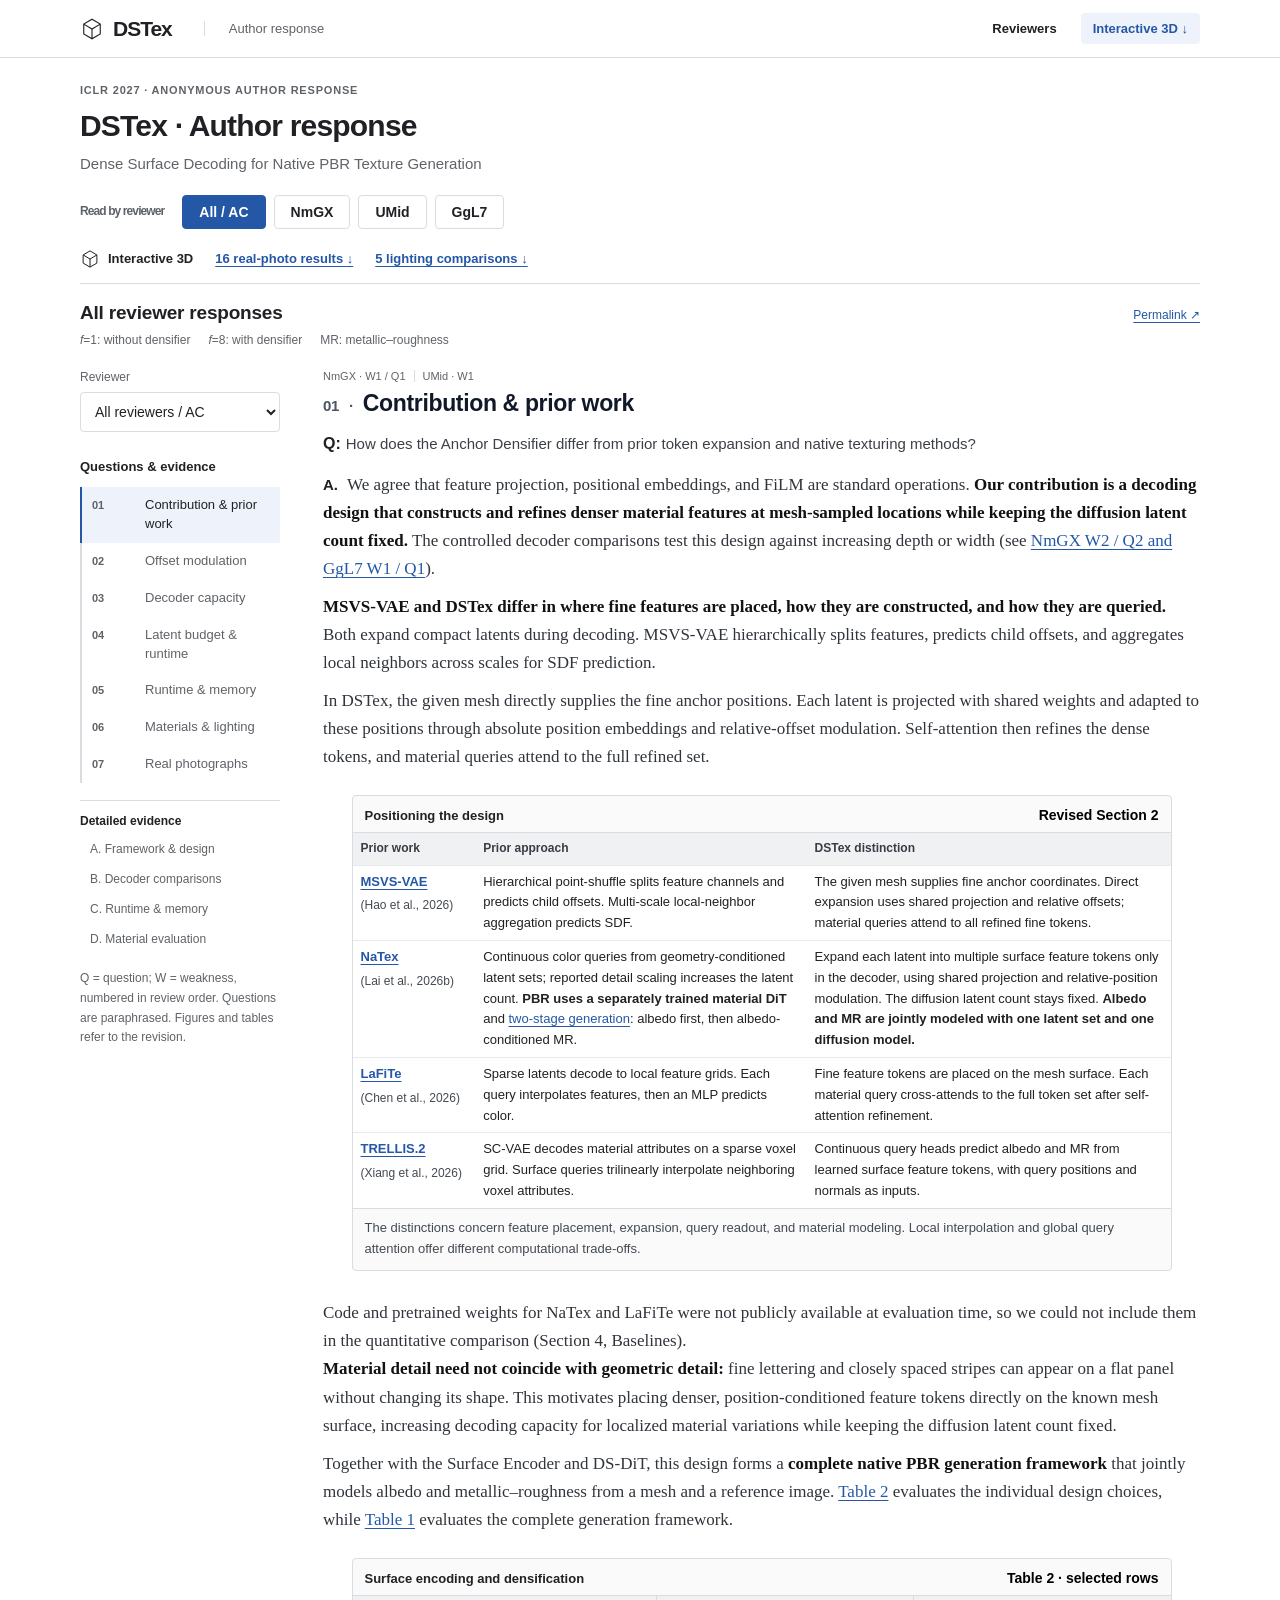
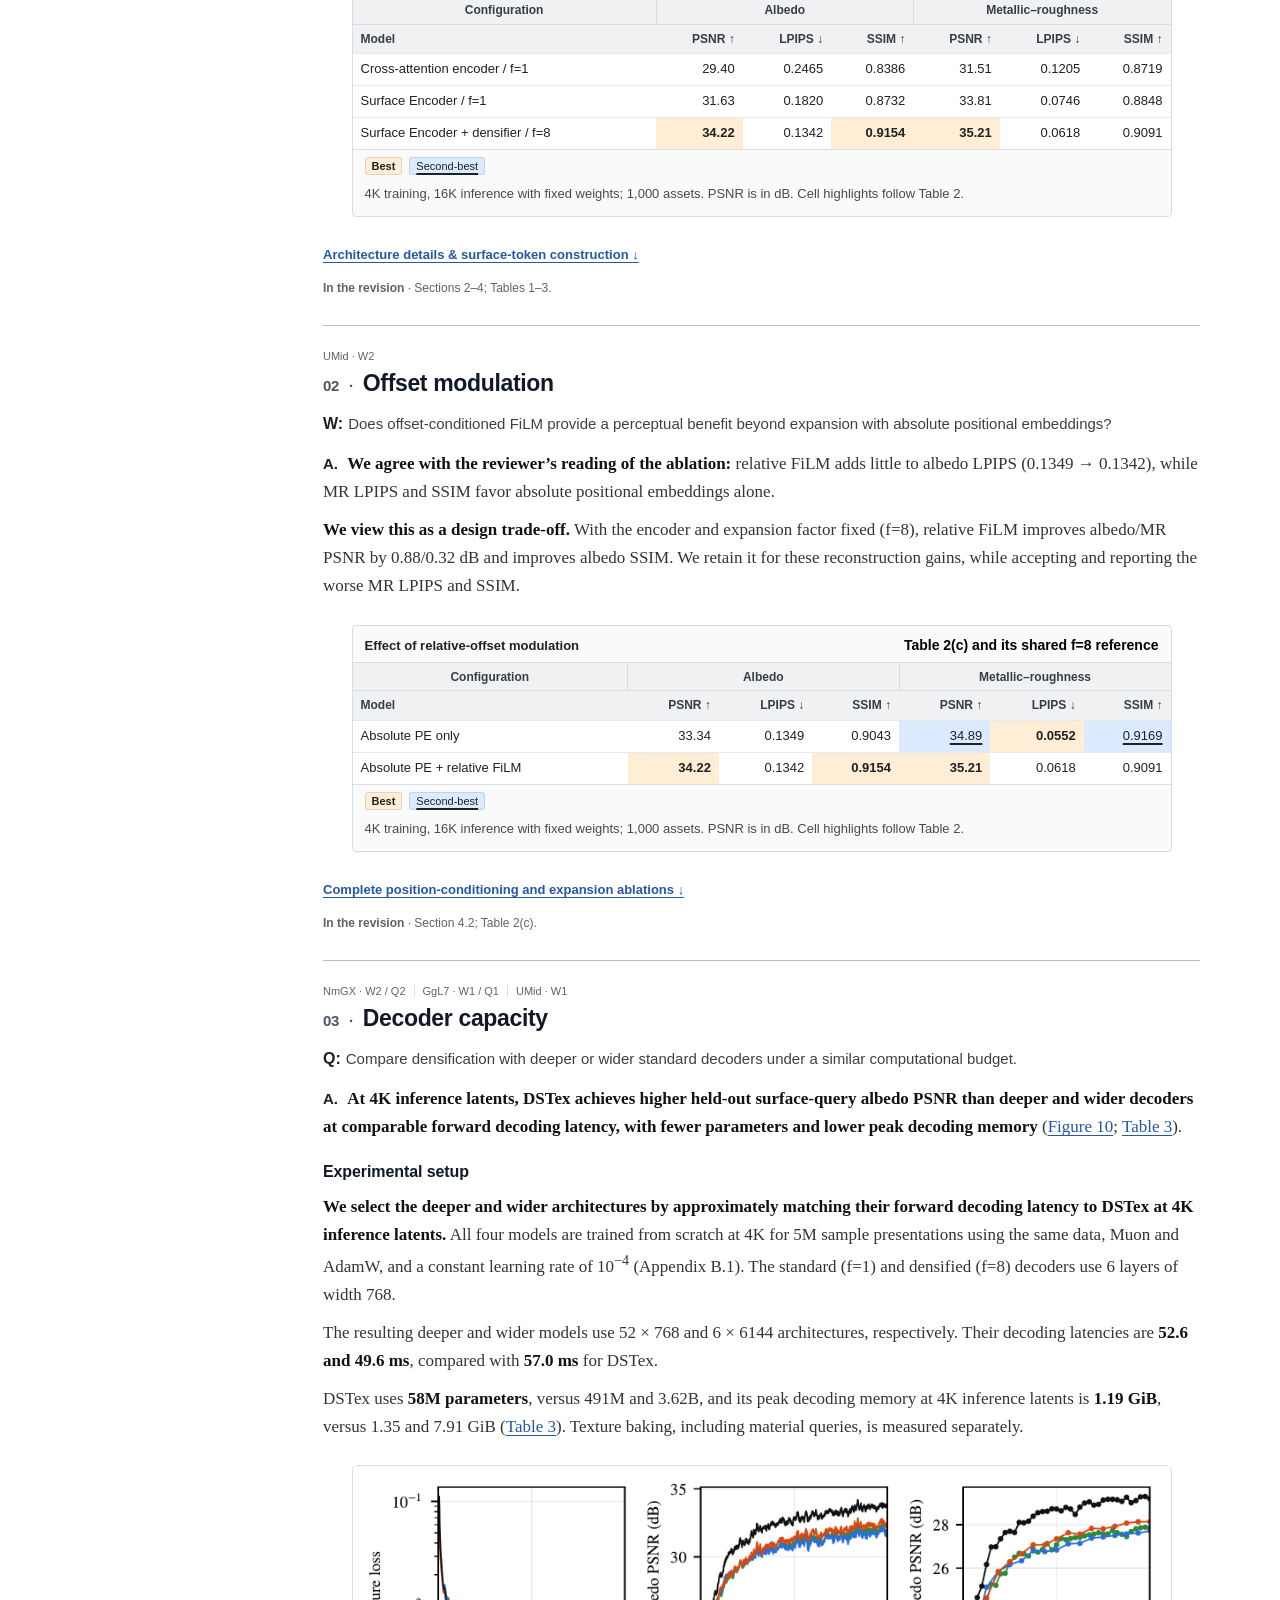
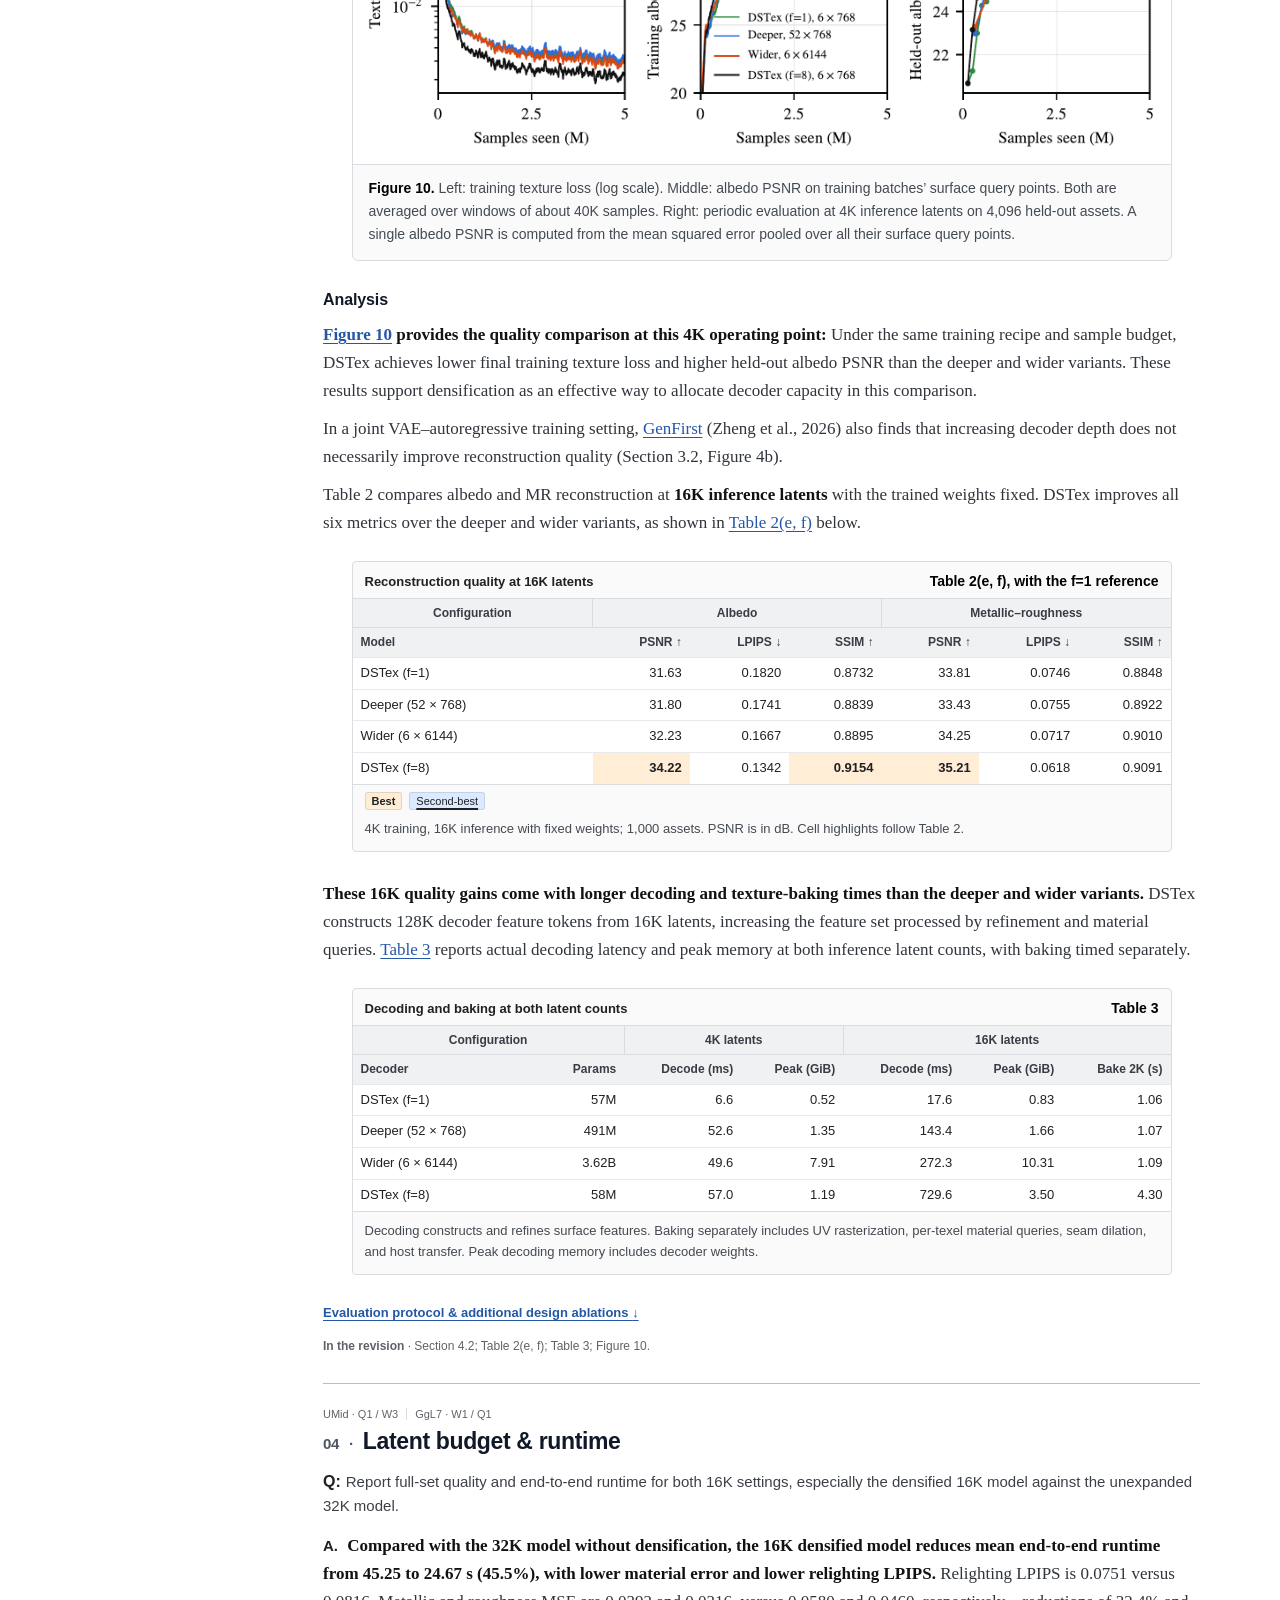
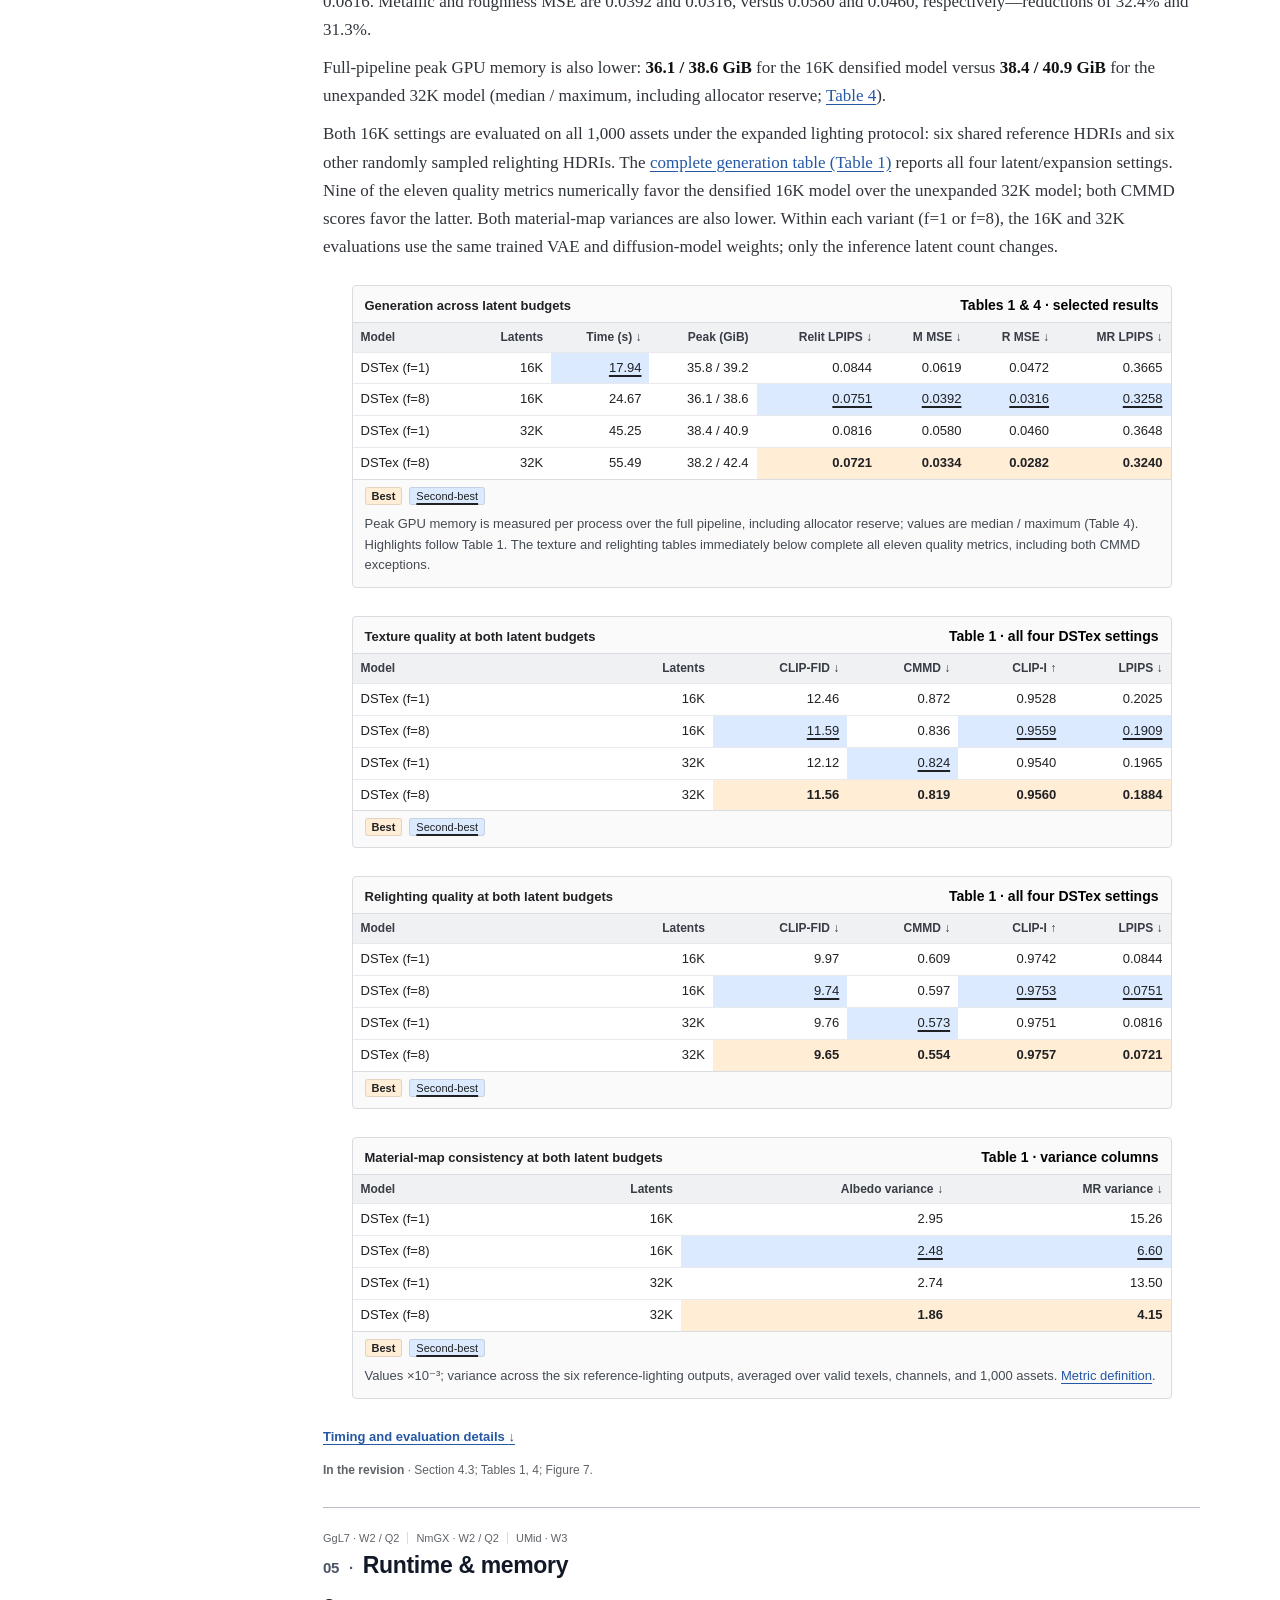
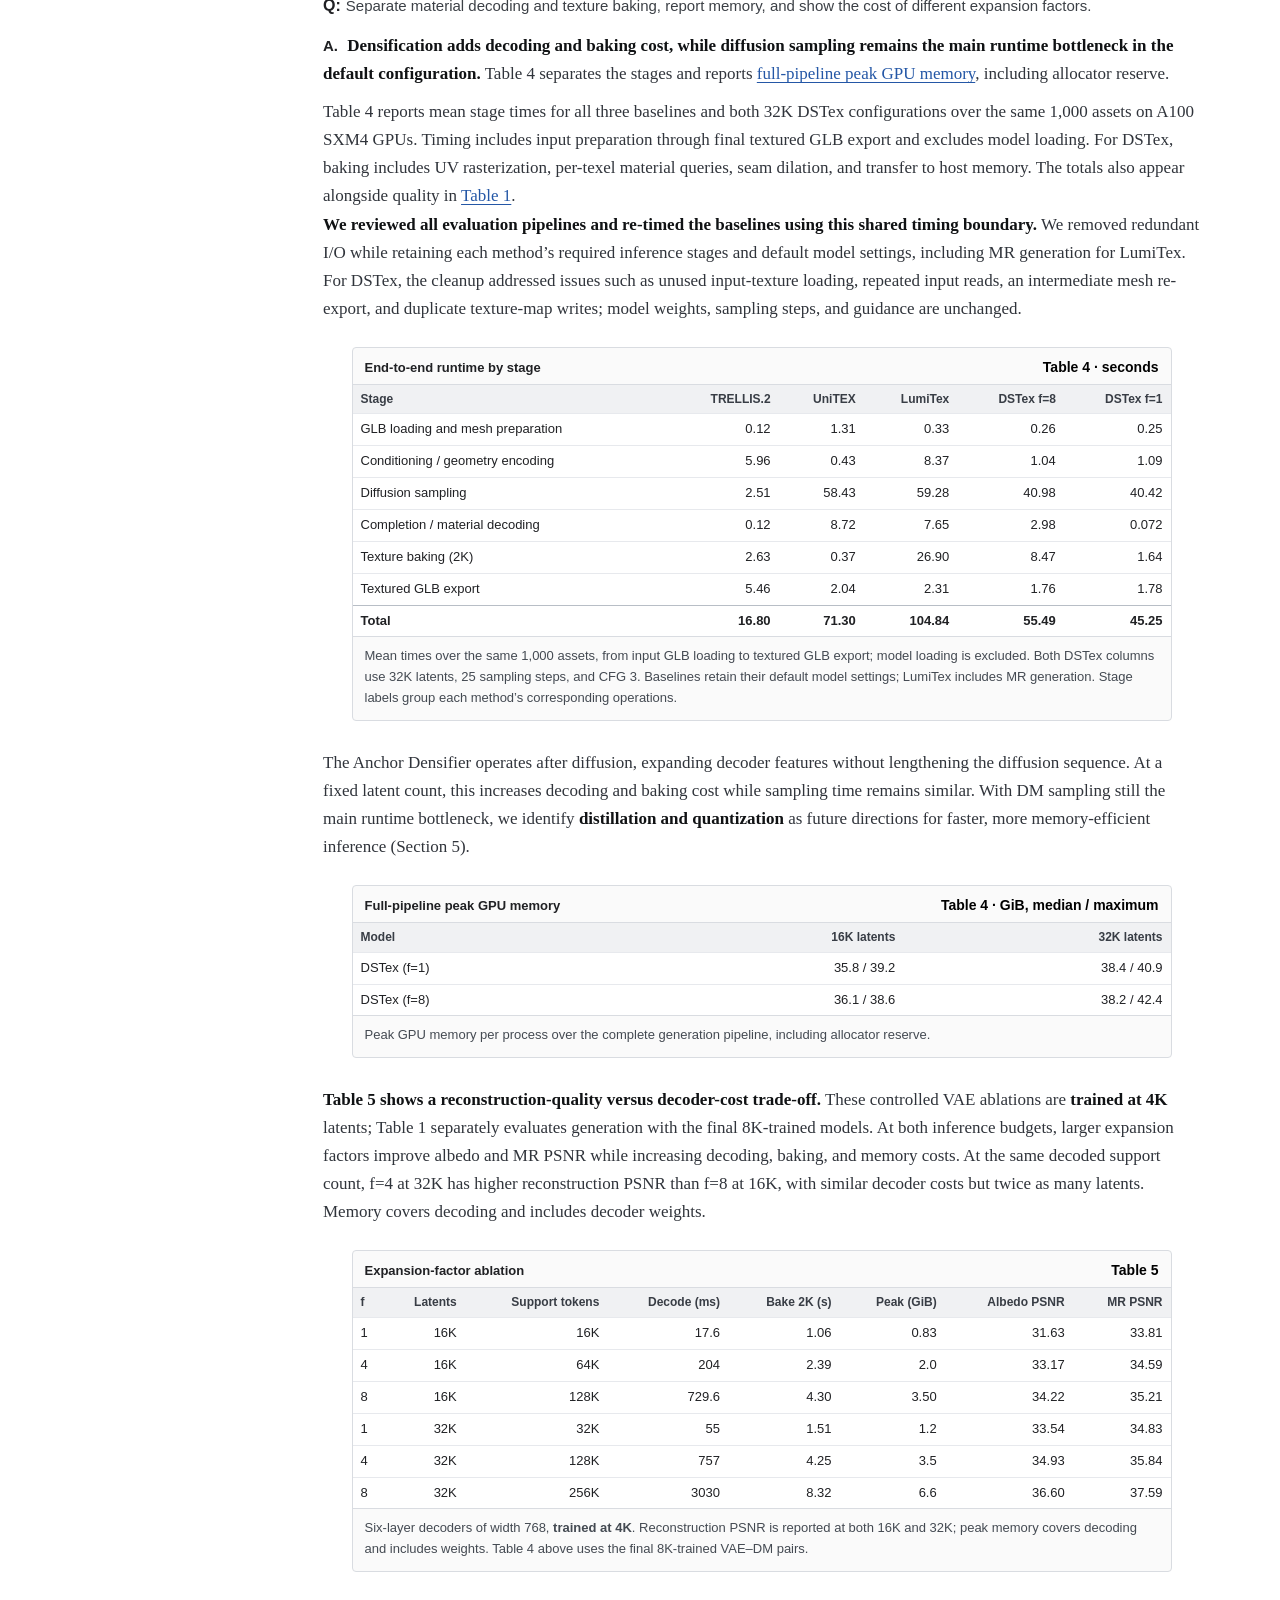
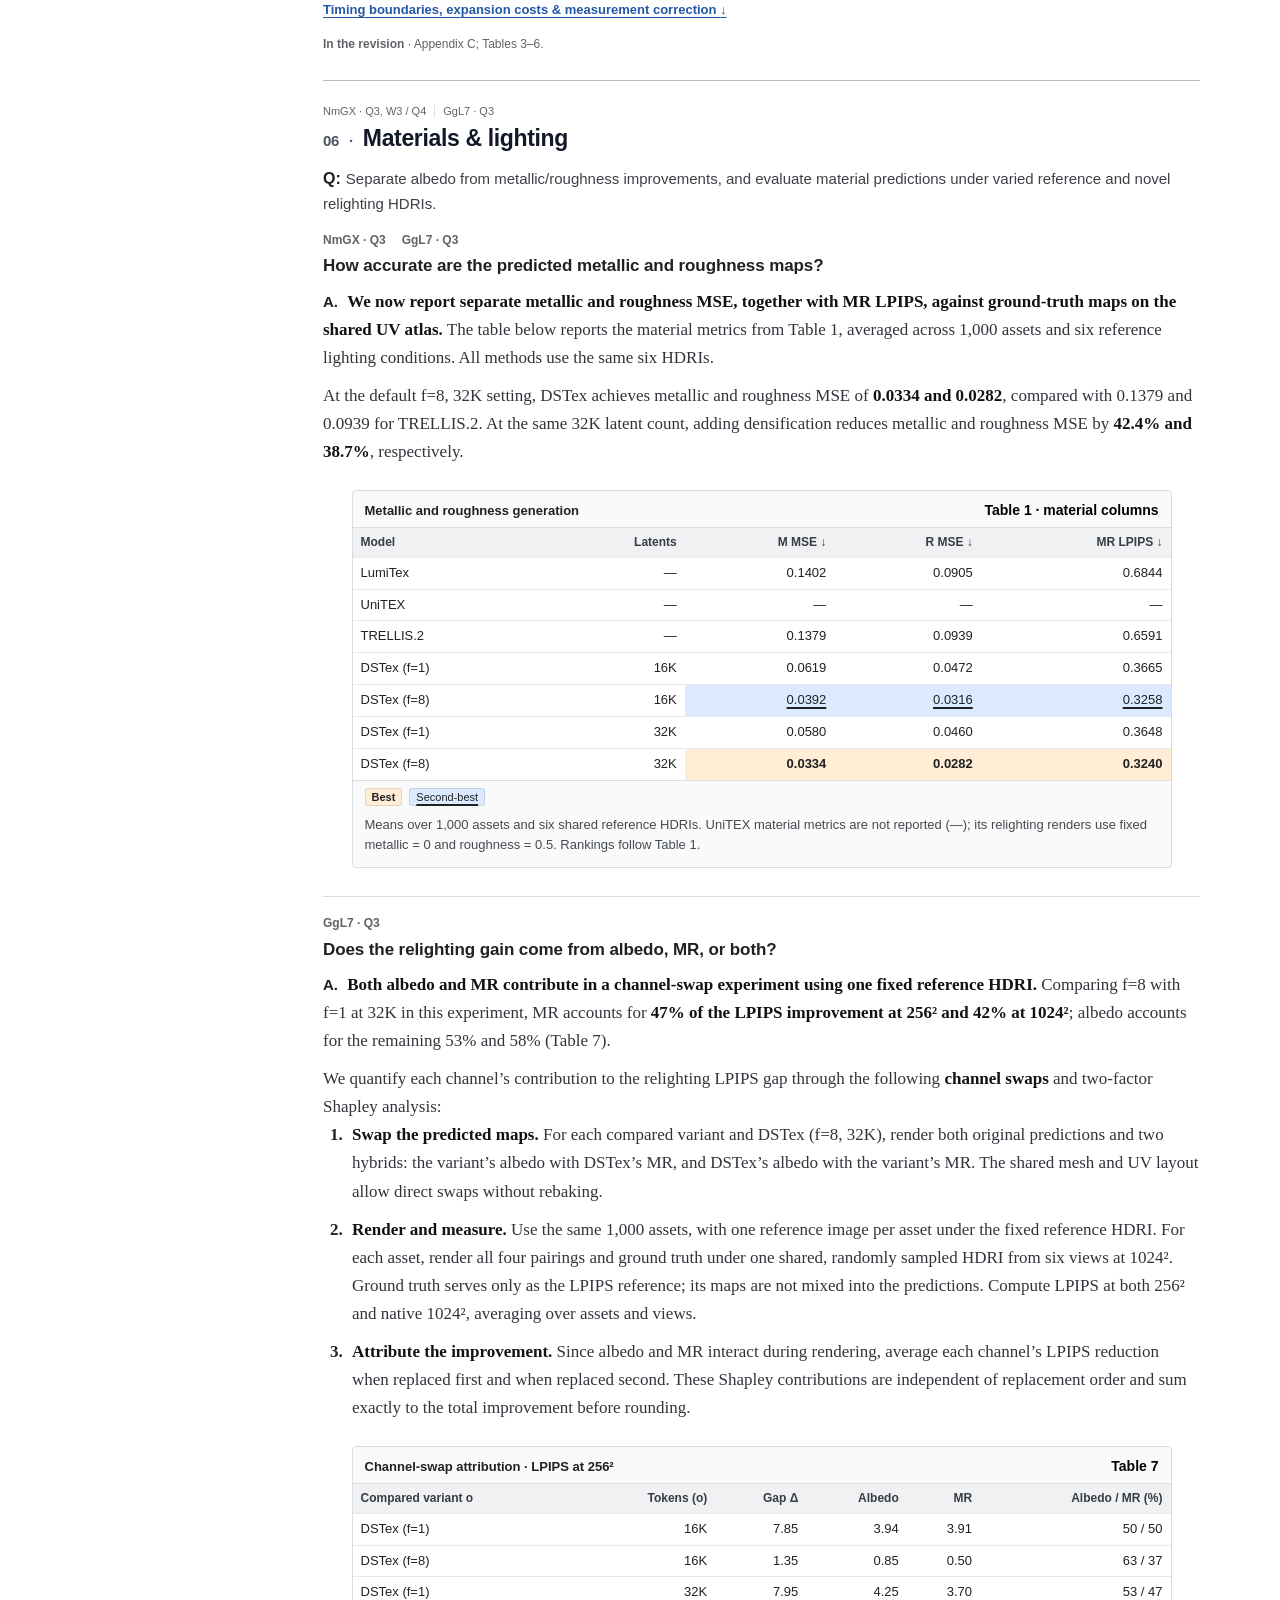
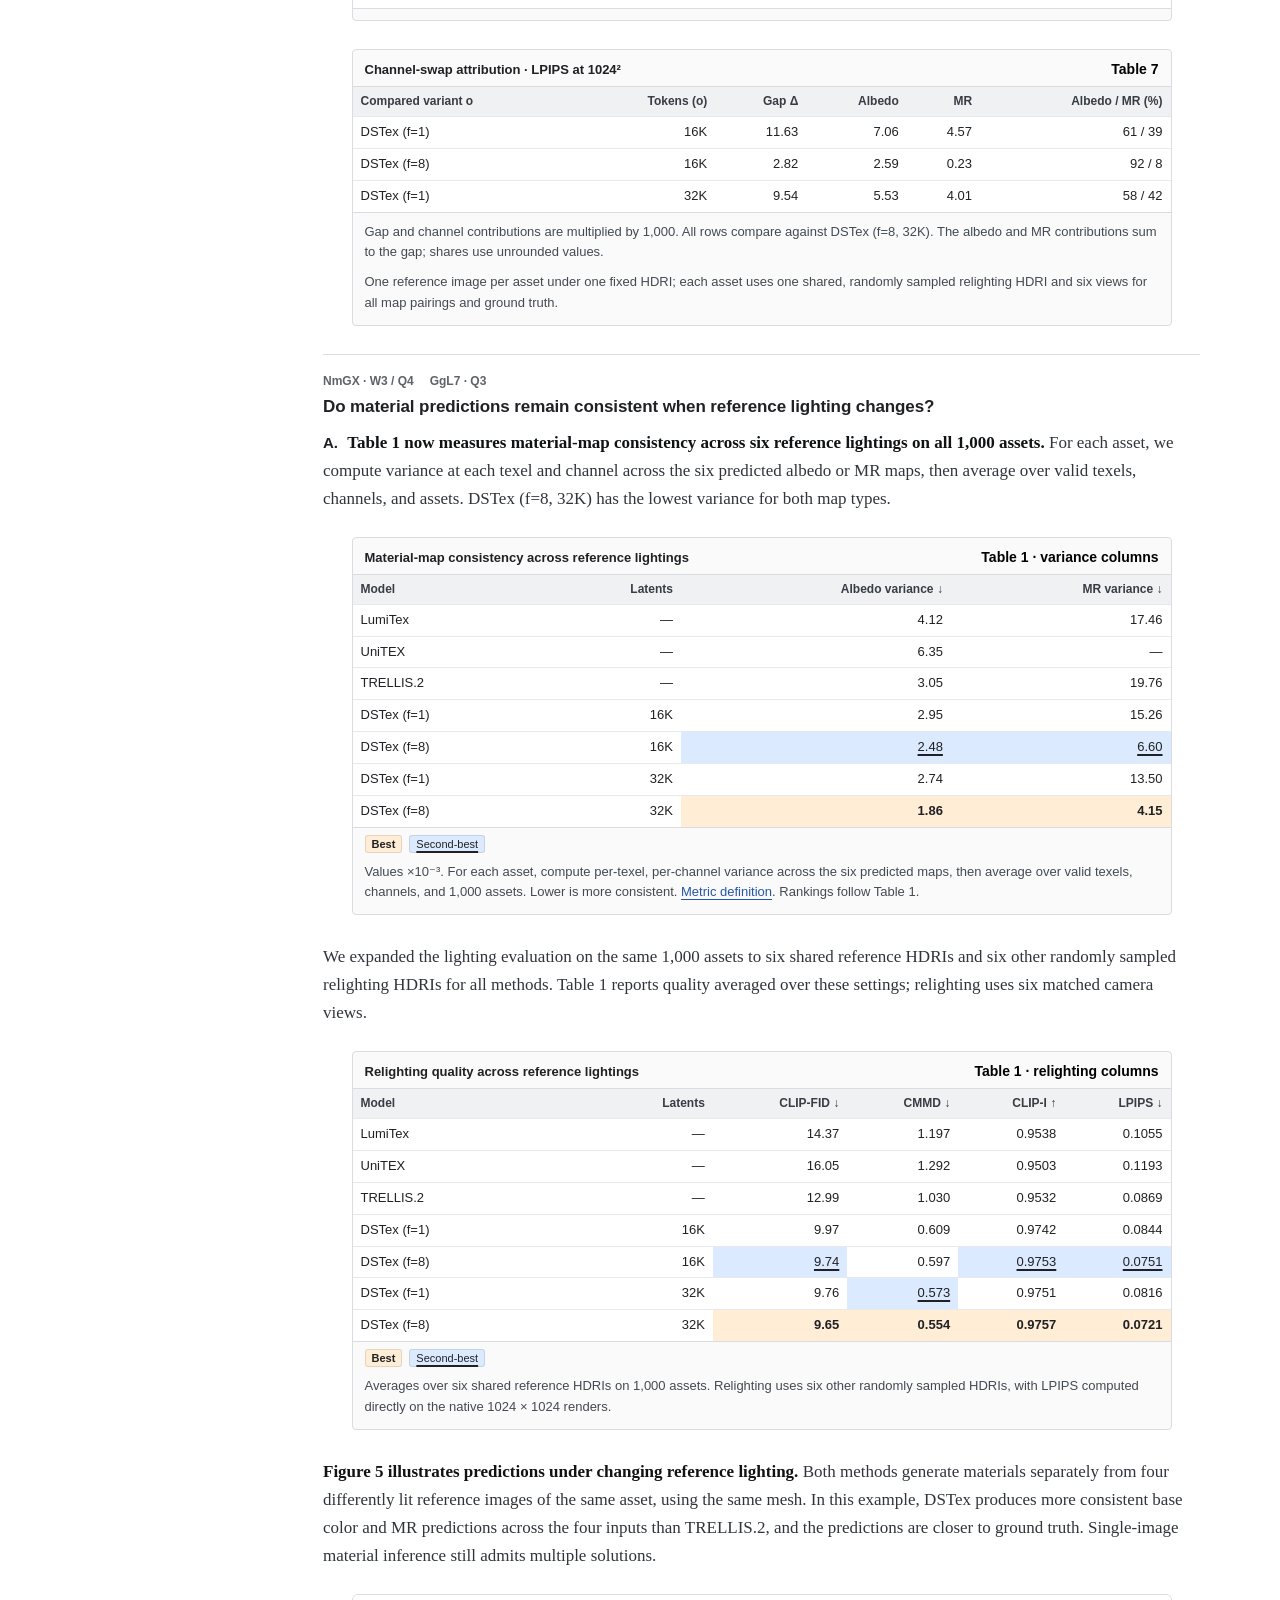
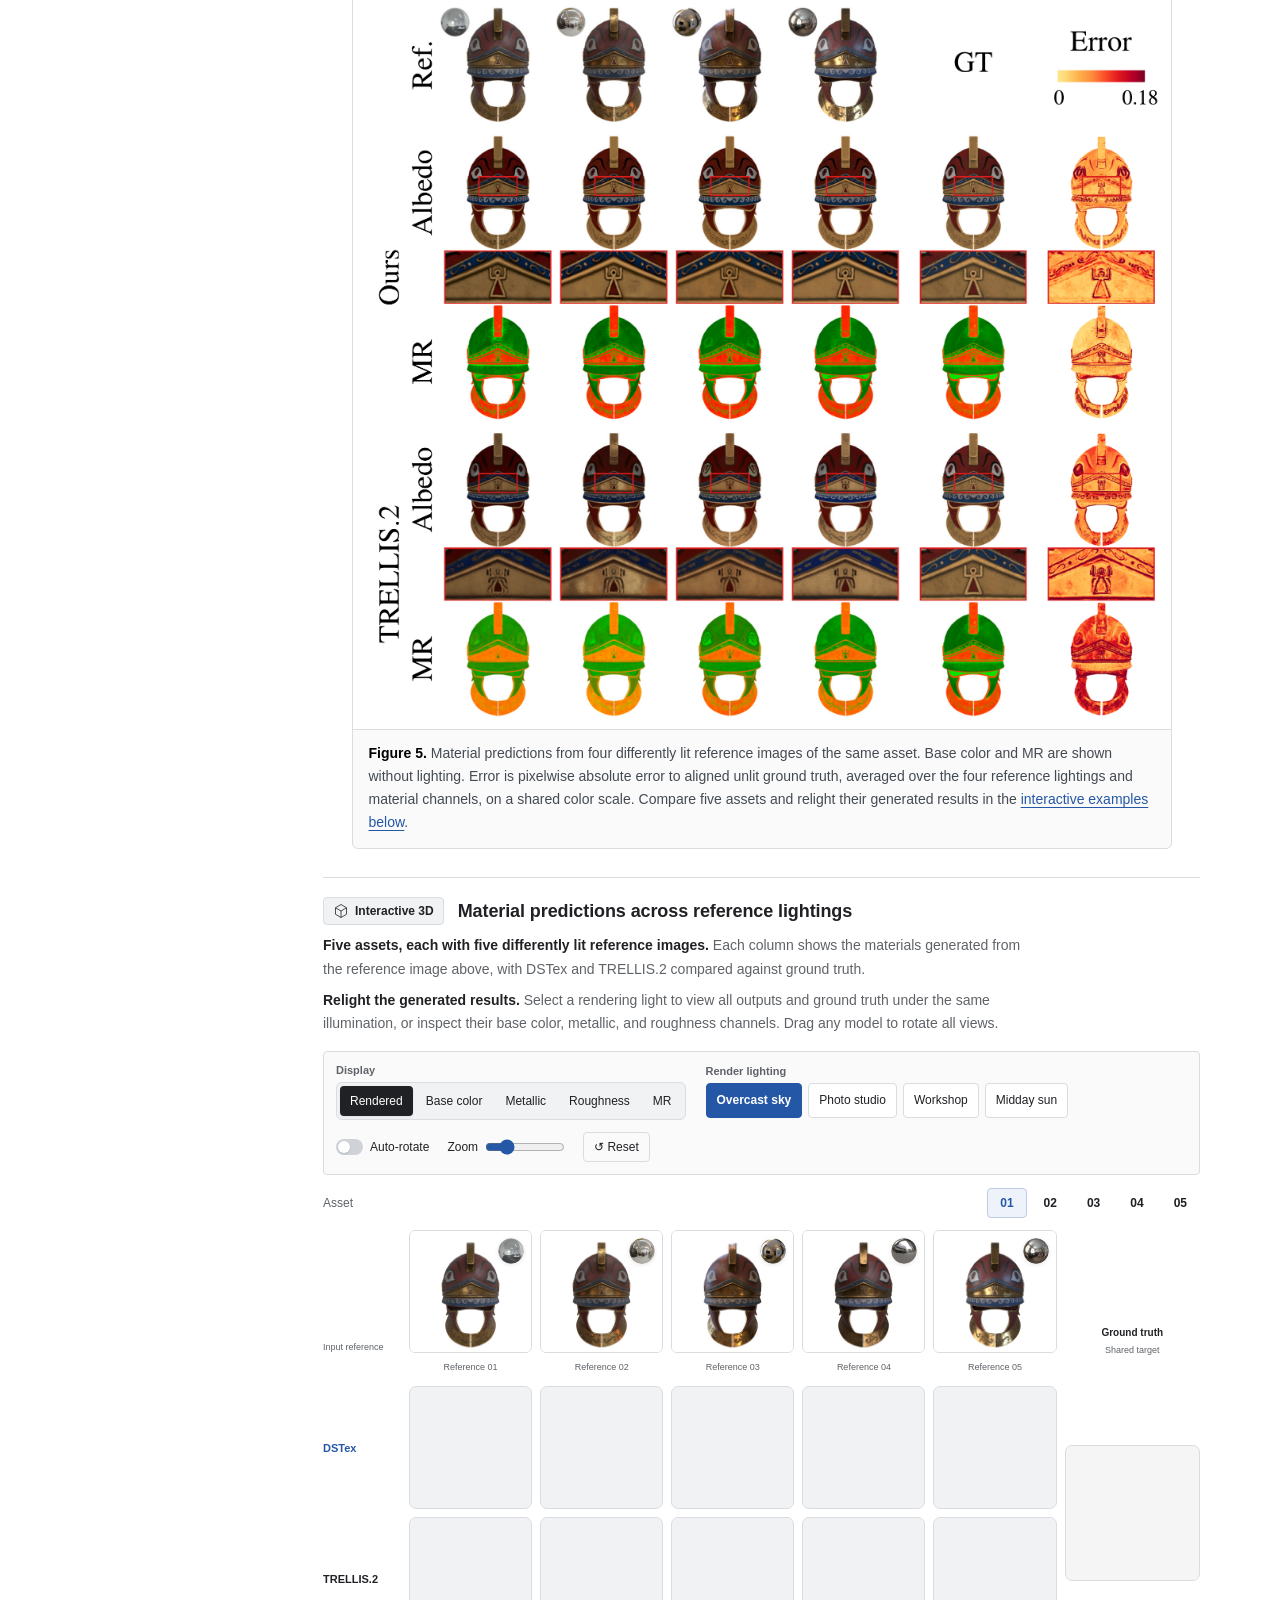
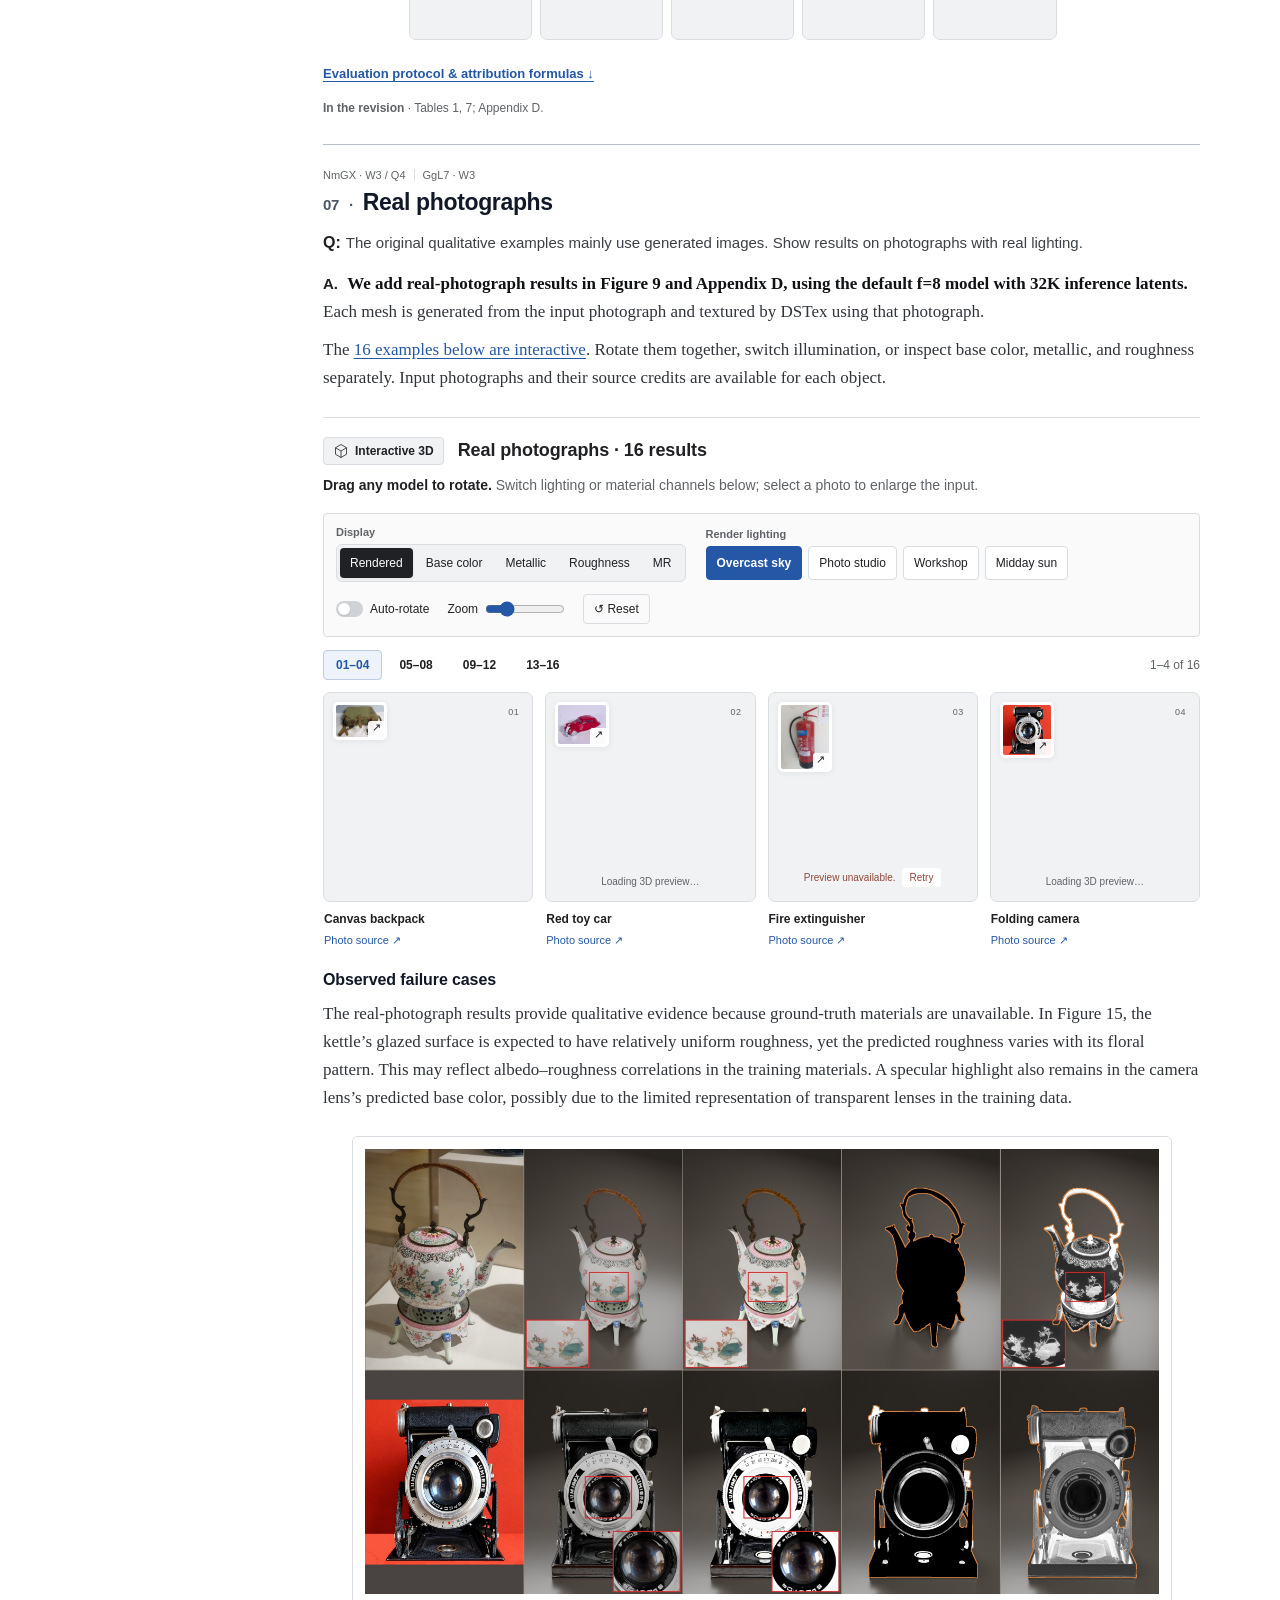
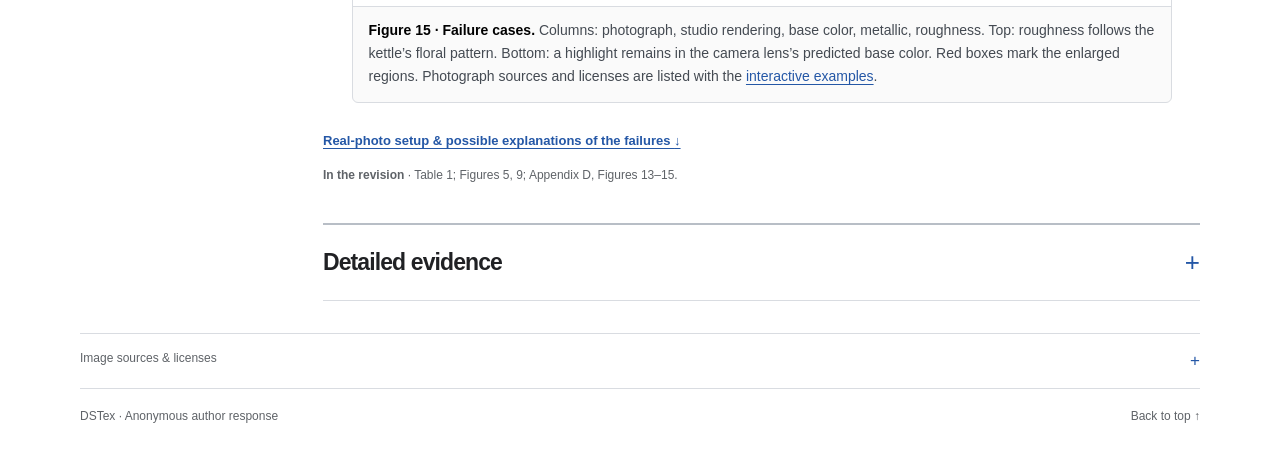
==== commit f9167065: "Update runtime comparison and future-work discussion" ====
--- a/response.html
+++ b/response.html
@@ -129,7 +129,7 @@
  <div class="answer"><p><span class="answer-label">A.</span> <strong>Compared with the 32K model without densification, the 16K densified model reduces mean end-to-end runtime from 45.25 to 24.67 s (45.5%), with lower material error and lower relighting LPIPS.</strong> Relighting LPIPS is 0.0751 versus 0.0816. Metallic and roughness MSE are 0.0392 and 0.0316, versus 0.0580 and 0.0460, respectively—reductions of 32.4% and 31.3%.</p>
  <p>Full-pipeline peak GPU memory is also lower: <strong>36.1 / 38.6 GiB</strong> for the 16K densified model versus <strong>38.4 / 40.9 GiB</strong> for the unexpanded 32K model (median / maximum, including allocator reserve; <a href="#runtime-memory">Table 4</a>).</p>
  <p>Both 16K settings are evaluated on all 1,000 assets under the expanded lighting protocol: six shared reference HDRIs and six other randomly sampled relighting HDRIs. The <a href="#appendix-generation">complete generation table (Table 1)</a> reports all four latent/expansion settings. Nine of the eleven quality metrics numerically favor the densified 16K model over the unexpanded 32K model; both CMMD scores favor the latter. Both material-map variances are also lower. Within each variant (f=1 or f=8), the 16K and 32K evaluations use the same trained VAE and diffusion-model weights; only the inference latent count changes.</p></div>
- <div class="evidence-table"><div class="evidence-title"><strong>Generation across latent budgets</strong><span>Tables 1 & 4 · selected results</span></div><div class="table-scroll" tabindex="0" role="region" aria-label="Results table"><table class=""><thead><tr><th scope="col">Model</th><th scope="col">Latents</th><th scope="col">Time (s) ↓</th><th scope="col">Peak (GiB)</th><th scope="col">Relit LPIPS ↓</th><th scope="col">M MSE ↓</th><th scope="col">R MSE ↓</th><th scope="col">MR LPIPS ↓</th></tr></thead><tbody><tr><td>DSTex (f=1)</td><td>16K</td><td class="best" title="Best">17.94</td><td>35.8 / 39.2</td><td>0.0844</td><td>0.0619</td><td>0.0472</td><td>0.3665</td></tr><tr><td>DSTex (f=8)</td><td>16K</td><td class="second" title="Second-best">24.67</td><td>36.1 / 38.6</td><td class="second" title="Second-best">0.0751</td><td class="second" title="Second-best">0.0392</td><td class="second" title="Second-best">0.0316</td><td class="second" title="Second-best">0.3258</td></tr><tr><td>DSTex (f=1)</td><td>32K</td><td>45.25</td><td>38.4 / 40.9</td><td>0.0816</td><td>0.0580</td><td>0.0460</td><td>0.3648</td></tr><tr><td>DSTex (f=8)</td><td>32K</td><td>55.49</td><td>38.2 / 42.4</td><td class="best" title="Best">0.0721</td><td class="best" title="Best">0.0334</td><td class="best" title="Best">0.0282</td><td class="best" title="Best">0.3240</td></tr></tbody></table></div><div class="table-ranking" aria-label="Cell highlights"><span class="rank-key best">Best</span><span class="rank-key second">Second-best</span></div><p class="table-note">Peak GPU memory is measured per process over the full pipeline, including allocator reserve; values are median / maximum (Table 4). Highlights follow Table 1. The texture and relighting tables immediately below complete all eleven quality metrics, including both CMMD exceptions.</p></div>
+ <div class="evidence-table"><div class="evidence-title"><strong>Generation across latent budgets</strong><span>Tables 1 & 4 · selected results</span></div><div class="table-scroll" tabindex="0" role="region" aria-label="Results table"><table class=""><thead><tr><th scope="col">Model</th><th scope="col">Latents</th><th scope="col">Time (s) ↓</th><th scope="col">Peak (GiB)</th><th scope="col">Relit LPIPS ↓</th><th scope="col">M MSE ↓</th><th scope="col">R MSE ↓</th><th scope="col">MR LPIPS ↓</th></tr></thead><tbody><tr><td>DSTex (f=1)</td><td>16K</td><td class="second" title="Second-best">17.94</td><td>35.8 / 39.2</td><td>0.0844</td><td>0.0619</td><td>0.0472</td><td>0.3665</td></tr><tr><td>DSTex (f=8)</td><td>16K</td><td>24.67</td><td>36.1 / 38.6</td><td class="second" title="Second-best">0.0751</td><td class="second" title="Second-best">0.0392</td><td class="second" title="Second-best">0.0316</td><td class="second" title="Second-best">0.3258</td></tr><tr><td>DSTex (f=1)</td><td>32K</td><td>45.25</td><td>38.4 / 40.9</td><td>0.0816</td><td>0.0580</td><td>0.0460</td><td>0.3648</td></tr><tr><td>DSTex (f=8)</td><td>32K</td><td>55.49</td><td>38.2 / 42.4</td><td class="best" title="Best">0.0721</td><td class="best" title="Best">0.0334</td><td class="best" title="Best">0.0282</td><td class="best" title="Best">0.3240</td></tr></tbody></table></div><div class="table-ranking" aria-label="Cell highlights"><span class="rank-key best">Best</span><span class="rank-key second">Second-best</span></div><p class="table-note">Peak GPU memory is measured per process over the full pipeline, including allocator reserve; values are median / maximum (Table 4). Highlights follow Table 1. The texture and relighting tables immediately below complete all eleven quality metrics, including both CMMD exceptions.</p></div>
  <div class="evidence-table"><div class="evidence-title"><strong>Texture quality at both latent budgets</strong><span>Table 1 · all four DSTex settings</span></div><div class="table-scroll" tabindex="0" role="region" aria-label="Results table"><table class="inline-results"><thead><tr><th scope="col">Model</th><th scope="col">Latents</th><th scope="col">CLIP-FID ↓</th><th scope="col">CMMD ↓</th><th scope="col">CLIP-I ↑</th><th scope="col">LPIPS ↓</th></tr></thead><tbody><tr><td>DSTex (f=1)</td><td>16K</td><td>12.46</td><td>0.872</td><td>0.9528</td><td>0.2025</td></tr><tr><td>DSTex (f=8)</td><td>16K</td><td class="second" title="Second-best">11.59</td><td>0.836</td><td class="second" title="Second-best">0.9559</td><td class="second" title="Second-best">0.1909</td></tr><tr><td>DSTex (f=1)</td><td>32K</td><td>12.12</td><td class="second" title="Second-best">0.824</td><td>0.9540</td><td>0.1965</td></tr><tr><td>DSTex (f=8)</td><td>32K</td><td class="best" title="Best">11.56</td><td class="best" title="Best">0.819</td><td class="best" title="Best">0.9560</td><td class="best" title="Best">0.1884</td></tr></tbody></table></div><div class="table-ranking" aria-label="Cell highlights"><span class="rank-key best">Best</span><span class="rank-key second">Second-best</span></div></div><div class="evidence-table"><div class="evidence-title"><strong>Relighting quality at both latent budgets</strong><span>Table 1 · all four DSTex settings</span></div><div class="table-scroll" tabindex="0" role="region" aria-label="Results table"><table class="inline-results"><thead><tr><th scope="col">Model</th><th scope="col">Latents</th><th scope="col">CLIP-FID ↓</th><th scope="col">CMMD ↓</th><th scope="col">CLIP-I ↑</th><th scope="col">LPIPS ↓</th></tr></thead><tbody><tr><td>DSTex (f=1)</td><td>16K</td><td>9.97</td><td>0.609</td><td>0.9742</td><td>0.0844</td></tr><tr><td>DSTex (f=8)</td><td>16K</td><td class="second" title="Second-best">9.74</td><td>0.597</td><td class="second" title="Second-best">0.9753</td><td class="second" title="Second-best">0.0751</td></tr><tr><td>DSTex (f=1)</td><td>32K</td><td>9.76</td><td class="second" title="Second-best">0.573</td><td>0.9751</td><td>0.0816</td></tr><tr><td>DSTex (f=8)</td><td>32K</td><td class="best" title="Best">9.65</td><td class="best" title="Best">0.554</td><td class="best" title="Best">0.9757</td><td class="best" title="Best">0.0721</td></tr></tbody></table></div><div class="table-ranking" aria-label="Cell highlights"><span class="rank-key best">Best</span><span class="rank-key second">Second-best</span></div></div>
  <div class="evidence-table"><div class="evidence-title"><strong>Material-map consistency at both latent budgets</strong><span>Table 1 · variance columns</span></div><div class="table-scroll" tabindex="0" role="region" aria-label="Results table"><table class=""><thead><tr><th scope="col">Model</th><th scope="col">Latents</th><th scope="col">Albedo variance ↓</th><th scope="col">MR variance ↓</th></tr></thead><tbody><tr><td>DSTex (f=1)</td><td>16K</td><td>2.95</td><td>15.26</td></tr><tr><td>DSTex (f=8)</td><td>16K</td><td class="second" title="Second-best">2.48</td><td class="second" title="Second-best">6.60</td></tr><tr><td>DSTex (f=1)</td><td>32K</td><td>2.74</td><td>13.50</td></tr><tr><td>DSTex (f=8)</td><td>32K</td><td class="best" title="Best">1.86</td><td class="best" title="Best">4.15</td></tr></tbody></table></div><div class="table-ranking" aria-label="Cell highlights"><span class="rank-key best">Best</span><span class="rank-key second">Second-best</span></div><p class="table-note">Values ×10⁻³; variance across the six reference-lighting outputs, averaged over valid texels, channels, and 1,000 assets. <a href="#appendix-consistency">Metric definition</a>.</p></div>
  <p class="detail-link"><a href="#appendix-runtime">Timing and evaluation details <span aria-hidden="true">↓</span></a></p>
@@ -139,13 +139,13 @@
  <div class="topic-kicker"><span class="topic-number">05</span><span class="reviewer-ref">GgL7 · W2 / Q2</span><span class="reviewer-ref">NmGX · W2 / Q2</span><span class="reviewer-ref">UMid · W3</span></div>
  <h2><span class="question-number">05</span><span class="question-title">Runtime &amp; memory</span></h2>
  <div class="concern"><p class="concern-label">Q:</p><p class="concern-text">Separate material decoding and texture baking, report memory, and show the cost of different expansion factors.</p></div>
- <div class="answer"><p><span class="answer-label">A.</span> <strong>At the default f=8, 32K configuration, material decoding takes 2.98 s and 2K texture baking takes 8.47 s. Full-pipeline peak GPU memory is 38.2 GiB at the median and 42.4 GiB at the maximum, including allocator reserve</strong> (<a href="#runtime-memory">Table 4</a>). Mean end-to-end runtime is <strong>55.49 s</strong>, including 40.98 s for diffusion sampling with 25 steps and CFG scale 3.</p>
- <p>Table 4 reports mean stage times over the same 1,000 evaluation assets on A100 SXM4 GPUs. End-to-end timing includes input preparation through final textured-asset export and excludes model loading. Baking includes UV rasterization, per-texel material queries, seam dilation, and transfer to host memory. The totals also appear alongside quality in <a href="#appendix-generation">Table 1</a>.</p></div>
- <div class="evidence-table"><div class="evidence-title"><strong>End-to-end runtime at 32K latents</strong><span>Table 4 · seconds</span></div><div class="table-scroll" tabindex="0" role="region" aria-label="Results table"><table class=""><thead><tr><th scope="col">Stage</th><th scope="col">f=8 (default)</th><th scope="col">f=1</th></tr></thead><tbody><tr><td>Mesh preparation</td><td>0.26</td><td>0.25</td></tr><tr><td>Conditioning and VAE geometry encoding</td><td>1.04</td><td>1.09</td></tr><tr><td>Diffusion sampling (25 steps, CFG 3)</td><td>40.98</td><td>40.42</td></tr><tr><td>Material decoding</td><td>2.98</td><td>0.072</td></tr><tr><td>Texture baking (2K)</td><td>8.47</td><td>1.64</td></tr><tr><td>Textured GLB export</td><td>1.76</td><td>1.78</td></tr><tr class="total-row"><td>Total</td><td>55.49</td><td>45.25</td></tr></tbody></table></div></div>
- <div class="answer"><p>At the same 32K latent count, f=8 takes 55.49 s versus 45.25 s for f=1, a <strong>22.6% increase</strong> (Table 4).</p></div>
+ <div class="answer"><p><span class="answer-label">A.</span> <strong>Densification adds decoding and baking cost, while diffusion sampling remains the main runtime bottleneck in the default configuration.</strong> Table 4 separates the stages and reports <a href="#runtime-memory">full-pipeline peak GPU memory</a>, including allocator reserve.</p>
+ <p>Table 4 reports mean stage times for all three baselines and both 32K DSTex configurations over the same 1,000 assets on A100 SXM4 GPUs. Timing includes input preparation through final textured GLB export and excludes model loading. For DSTex, baking includes UV rasterization, per-texel material queries, seam dilation, and transfer to host memory. The totals also appear alongside quality in <a href="#appendix-generation">Table 1</a>.</p></div>
+ <div class="answer" id="runtime-measurement"><p><strong>We reviewed all evaluation pipelines and re-timed the baselines using this shared timing boundary.</strong> We removed redundant I/O while retaining each method’s required inference stages and default model settings, including MR generation for LumiTex. For DSTex, the cleanup addressed issues such as unused input-texture loading, repeated input reads, an intermediate mesh re-export, and duplicate texture-map writes; model weights, sampling steps, and guidance are unchanged.</p></div>
+ <div class="evidence-table"><div class="evidence-title"><strong>End-to-end runtime by stage</strong><span>Table 4 · seconds</span></div><div class="table-scroll" tabindex="0" role="region" aria-label="Results table"><table class=""><thead><tr><th scope="col">Stage</th><th scope="col">TRELLIS.2</th><th scope="col">UniTEX</th><th scope="col">LumiTex</th><th scope="col">DSTex f=8</th><th scope="col">DSTex f=1</th></tr></thead><tbody><tr><td>GLB loading and mesh preparation</td><td>0.12</td><td>1.31</td><td>0.33</td><td>0.26</td><td>0.25</td></tr><tr><td>Conditioning / geometry encoding</td><td>5.96</td><td>0.43</td><td>8.37</td><td>1.04</td><td>1.09</td></tr><tr><td>Diffusion sampling</td><td>2.51</td><td>58.43</td><td>59.28</td><td>40.98</td><td>40.42</td></tr><tr><td>Completion / material decoding</td><td>0.12</td><td>8.72</td><td>7.65</td><td>2.98</td><td>0.072</td></tr><tr><td>Texture baking (2K)</td><td>2.63</td><td>0.37</td><td>26.90</td><td>8.47</td><td>1.64</td></tr><tr><td>Textured GLB export</td><td>5.46</td><td>2.04</td><td>2.31</td><td>1.76</td><td>1.78</td></tr><tr class="total-row"><td>Total</td><td>16.80</td><td>71.30</td><td>104.84</td><td>55.49</td><td>45.25</td></tr></tbody></table></div><p class="table-note">Mean times over the same 1,000 assets, from input GLB loading to textured GLB export; model loading is excluded. Both DSTex columns use 32K latents, 25 sampling steps, and CFG 3. Baselines retain their default model settings; LumiTex includes MR generation. Stage labels group each method’s corresponding operations.</p></div>
+ <div class="answer"><p>The Anchor Densifier operates after diffusion, expanding decoder features without lengthening the diffusion sequence. At a fixed latent count, this increases decoding and baking cost while sampling time remains similar. With DM sampling still the main runtime bottleneck, we identify <strong>distillation and quantization</strong> as future directions for faster, more memory-efficient inference (Section 5).</p></div>
  <div id="runtime-memory"><div class="evidence-table"><div class="evidence-title"><strong>Full-pipeline peak GPU memory</strong><span>Table 4 · GiB, median / maximum</span></div><div class="table-scroll" tabindex="0" role="region" aria-label="Results table"><table class=""><thead><tr><th scope="col">Model</th><th scope="col">16K latents</th><th scope="col">32K latents</th></tr></thead><tbody><tr><td>DSTex (f=1)</td><td>35.8 / 39.2</td><td>38.4 / 40.9</td></tr><tr><td>DSTex (f=8)</td><td>36.1 / 38.6</td><td>38.2 / 42.4</td></tr></tbody></table></div><p class="table-note">Peak GPU memory per process over the complete generation pipeline, including allocator reserve.</p></div></div>
- <div class="answer" id="runtime-measurement"><p><strong>Compared with the evaluation pipeline used in the original submission, we corrected redundant I/O issues</strong> such as unused input-texture loading, repeated input reads, an intermediate mesh re-export, and duplicate texture-map writes. The revised DSTex timings in Tables 1 and 4 use this updated pipeline. Model weights, sampling steps, and guidance are unchanged. Appendix C and Table 4 specify the timing boundary and stage breakdown, including required input preparation and final export (see the <a href="#appendix-runtime">runtime details</a>).</p></div>
- <div class="answer"><p><strong>Table 5 reports reconstruction quality and decoding/baking costs across expansion factors.</strong> These controlled VAE ablations are <strong>trained at 4K</strong> latents and evaluated at 16K and 32K. Table 1 separately reports generation quality and end-to-end runtime for the final 8K-trained f=1/8 models. Increasing f from 1 to 8 improves albedo/MR PSNR by <strong>2.59/1.40 dB at 16K</strong> and <strong>3.06/2.76 dB at 32K</strong>, with higher decoding, baking, and memory costs. At similar decoding and baking costs, f=4 at 32K has higher reconstruction PSNR than f=8 at 16K, using twice as many latents. Memory covers decoding and includes decoder weights.</p></div>
+ <div class="answer"><p><strong>Table 5 shows a reconstruction-quality versus decoder-cost trade-off.</strong> These controlled VAE ablations are <strong>trained at 4K</strong> latents; Table 1 separately evaluates generation with the final 8K-trained models. At both inference budgets, larger expansion factors improve albedo and MR PSNR while increasing decoding, baking, and memory costs. At the same decoded support count, f=4 at 32K has higher reconstruction PSNR than f=8 at 16K, with similar decoder costs but twice as many latents. Memory covers decoding and includes decoder weights.</p></div>
  <div id="expansion-costs"><div class="evidence-table"><div class="evidence-title"><strong>Expansion-factor ablation</strong><span>Table 5</span></div><div class="table-scroll" tabindex="0" role="region" aria-label="Results table"><table class=""><thead><tr><th scope="col">f</th><th scope="col">Latents</th><th scope="col">Support tokens</th><th scope="col">Decode (ms)</th><th scope="col">Bake 2K (s)</th><th scope="col">Peak (GiB)</th><th scope="col">Albedo PSNR</th><th scope="col">MR PSNR</th></tr></thead><tbody><tr><td>1</td><td>16K</td><td>16K</td><td>17.6</td><td>1.06</td><td>0.83</td><td>31.63</td><td>33.81</td></tr><tr><td>4</td><td>16K</td><td>64K</td><td>204</td><td>2.39</td><td>2.0</td><td>33.17</td><td>34.59</td></tr><tr><td>8</td><td>16K</td><td>128K</td><td>729.6</td><td>4.30</td><td>3.50</td><td>34.22</td><td>35.21</td></tr><tr><td>1</td><td>32K</td><td>32K</td><td>55</td><td>1.51</td><td>1.2</td><td>33.54</td><td>34.83</td></tr><tr><td>4</td><td>32K</td><td>128K</td><td>757</td><td>4.25</td><td>3.5</td><td>34.93</td><td>35.84</td></tr><tr><td>8</td><td>32K</td><td>256K</td><td>3030</td><td>8.32</td><td>6.6</td><td>36.60</td><td>37.59</td></tr></tbody></table></div><p class="table-note">Six-layer decoders of width 768, <strong>trained at 4K</strong>. Reconstruction PSNR is reported at both 16K and 32K; peak memory covers decoding and includes weights. Table 4 above uses the final 8K-trained VAE–DM pairs.</p></div></div>
  <p class="detail-link"><a href="#appendix-runtime">Timing boundaries, expansion costs &amp; measurement correction <span aria-hidden="true">↓</span></a></p>
  <p class="paper-location"><strong>In the revision</strong> · Appendix C; Tables 3–6.</p>
@@ -285,7 +285,7 @@
   <div class="topic-kicker">NmGX · W2 / Q2 &nbsp; / &nbsp; UMid · Q1, W3 &nbsp; / &nbsp; GgL7 · W1 / Q1, W2 / Q2</div>
   <h3 id="appendix-runtime-title"><span>C.</span> Generation, runtime &amp; memory</h3>
   <h4 id="appendix-generation">Complete generation results · Table 1</h4>
-  <div class="evidence-table"><div class="evidence-title"><strong>Complete generation results</strong><span>Table 1</span></div><div class="table-scroll" tabindex="0" role="region" aria-label="Results table"><table class="full-results"><thead><tr class="column-groups"><th scope="colgroup" colspan="2">Configuration</th><th scope="colgroup" colspan="5">Texture (UV)</th><th scope="colgroup" colspan="4">Relighting (image)</th><th scope="colgroup" colspan="4">Material (UV)</th><th scope="colgroup" colspan="1">Runtime</th></tr><tr><th scope="col">Method</th><th scope="col">Latents</th><th scope="col">UV CLIP-FID ↓</th><th scope="col">UV CMMD ↓</th><th scope="col">UV CLIP-I ↑</th><th scope="col">UV LPIPS ↓</th><th scope="col">Albedo var. (×10⁻³) ↓</th><th scope="col">Relit CLIP-FID ↓</th><th scope="col">Relit CMMD ↓</th><th scope="col">Relit CLIP-I ↑</th><th scope="col">Relit LPIPS ↓</th><th scope="col">M MSE ↓</th><th scope="col">R MSE ↓</th><th scope="col">MR LPIPS ↓</th><th scope="col">MR var. (×10⁻³) ↓</th><th scope="col">Time (s) ↓</th></tr></thead><tbody><tr><td>LumiTex</td><td>—</td><td>14.58</td><td>1.263</td><td>0.9341</td><td>0.2867</td><td>4.12</td><td>14.37</td><td>1.197</td><td>0.9538</td><td>0.1055</td><td>0.1402</td><td>0.0905</td><td>0.6844</td><td>17.46</td><td>190.4</td></tr><tr><td>UniTEX</td><td>—</td><td>15.23</td><td>1.272</td><td>0.9274</td><td>0.3041</td><td>6.35</td><td>16.05</td><td>1.292</td><td>0.9503</td><td>0.1193</td><td>—</td><td>—</td><td>—</td><td>—</td><td>83.5</td></tr><tr><td>TRELLIS.2</td><td>—</td><td>14.29</td><td>1.154</td><td>0.9346</td><td>0.2840</td><td>3.05</td><td>12.99</td><td>1.030</td><td>0.9532</td><td>0.0869</td><td>0.1379</td><td>0.0939</td><td>0.6591</td><td>19.76</td><td>28.6</td></tr><tr><td>DSTex (f=1)</td><td>16K</td><td>12.46</td><td>0.872</td><td>0.9528</td><td>0.2025</td><td>2.95</td><td>9.97</td><td>0.609</td><td>0.9742</td><td>0.0844</td><td>0.0619</td><td>0.0472</td><td>0.3665</td><td>15.26</td><td class="best" title="Best">17.94</td></tr><tr><td>DSTex (f=8)</td><td>16K</td><td class="second" title="Second-best">11.59</td><td>0.836</td><td class="second" title="Second-best">0.9559</td><td class="second" title="Second-best">0.1909</td><td class="second" title="Second-best">2.48</td><td class="second" title="Second-best">9.74</td><td>0.597</td><td class="second" title="Second-best">0.9753</td><td class="second" title="Second-best">0.0751</td><td class="second" title="Second-best">0.0392</td><td class="second" title="Second-best">0.0316</td><td class="second" title="Second-best">0.3258</td><td class="second" title="Second-best">6.60</td><td class="second" title="Second-best">24.67</td></tr><tr><td>DSTex (f=1)</td><td>32K</td><td>12.12</td><td class="second" title="Second-best">0.824</td><td>0.9540</td><td>0.1965</td><td>2.74</td><td>9.76</td><td class="second" title="Second-best">0.573</td><td>0.9751</td><td>0.0816</td><td>0.0580</td><td>0.0460</td><td>0.3648</td><td>13.50</td><td>45.25</td></tr><tr><td>DSTex (f=8)</td><td>32K</td><td class="best" title="Best">11.56</td><td class="best" title="Best">0.819</td><td class="best" title="Best">0.9560</td><td class="best" title="Best">0.1884</td><td class="best" title="Best">1.86</td><td class="best" title="Best">9.65</td><td class="best" title="Best">0.554</td><td class="best" title="Best">0.9757</td><td class="best" title="Best">0.0721</td><td class="best" title="Best">0.0334</td><td class="best" title="Best">0.0282</td><td class="best" title="Best">0.3240</td><td class="best" title="Best">4.15</td><td>55.49</td></tr></tbody></table></div><div class="table-ranking" aria-label="Cell highlights"><span class="rank-key best">Best</span><span class="rank-key second">Second-best</span></div><p class="table-note">Quality is evaluated on 1,000 assets under the same six reference HDRIs. Variance measures per-texel variation across the six predicted maps (×10⁻³). Relighting LPIPS is computed directly on native 1024 × 1024 renders. <a href="#appendix-materials">Material evaluation details</a> give the aggregation and relighting protocol. UniTEX material metrics are not reported (—); relighting uses fixed metallic = 0 and roughness = 0.5. Times are mean per-asset end-to-end runtime over the same asset set. As in Table 1, orange with bold marks the best value; blue with an underline marks the second-best.</p><p class="table-note">Baselines: LumiTex (Bao et al., 2026), UniTEX (Liang et al., 2026), and TRELLIS.2 (Xiang et al., 2026).</p></div>
+  <div class="evidence-table"><div class="evidence-title"><strong>Complete generation results</strong><span>Table 1</span></div><div class="table-scroll" tabindex="0" role="region" aria-label="Results table"><table class="full-results"><thead><tr class="column-groups"><th scope="colgroup" colspan="2">Configuration</th><th scope="colgroup" colspan="5">Texture (UV)</th><th scope="colgroup" colspan="4">Relighting (image)</th><th scope="colgroup" colspan="4">Material (UV)</th><th scope="colgroup" colspan="1">Runtime</th></tr><tr><th scope="col">Method</th><th scope="col">Latents</th><th scope="col">UV CLIP-FID ↓</th><th scope="col">UV CMMD ↓</th><th scope="col">UV CLIP-I ↑</th><th scope="col">UV LPIPS ↓</th><th scope="col">Albedo var. (×10⁻³) ↓</th><th scope="col">Relit CLIP-FID ↓</th><th scope="col">Relit CMMD ↓</th><th scope="col">Relit CLIP-I ↑</th><th scope="col">Relit LPIPS ↓</th><th scope="col">M MSE ↓</th><th scope="col">R MSE ↓</th><th scope="col">MR LPIPS ↓</th><th scope="col">MR var. (×10⁻³) ↓</th><th scope="col">Time (s) ↓</th></tr></thead><tbody><tr><td>LumiTex</td><td>—</td><td>14.58</td><td>1.263</td><td>0.9341</td><td>0.2867</td><td>4.12</td><td>14.37</td><td>1.197</td><td>0.9538</td><td>0.1055</td><td>0.1402</td><td>0.0905</td><td>0.6844</td><td>17.46</td><td>104.84</td></tr><tr><td>UniTEX</td><td>—</td><td>15.23</td><td>1.272</td><td>0.9274</td><td>0.3041</td><td>6.35</td><td>16.05</td><td>1.292</td><td>0.9503</td><td>0.1193</td><td>—</td><td>—</td><td>—</td><td>—</td><td>71.30</td></tr><tr><td>TRELLIS.2</td><td>—</td><td>14.29</td><td>1.154</td><td>0.9346</td><td>0.2840</td><td>3.05</td><td>12.99</td><td>1.030</td><td>0.9532</td><td>0.0869</td><td>0.1379</td><td>0.0939</td><td>0.6591</td><td>19.76</td><td class="best" title="Best">16.80</td></tr><tr><td>DSTex (f=1)</td><td>16K</td><td>12.46</td><td>0.872</td><td>0.9528</td><td>0.2025</td><td>2.95</td><td>9.97</td><td>0.609</td><td>0.9742</td><td>0.0844</td><td>0.0619</td><td>0.0472</td><td>0.3665</td><td>15.26</td><td class="second" title="Second-best">17.94</td></tr><tr><td>DSTex (f=8)</td><td>16K</td><td class="second" title="Second-best">11.59</td><td>0.836</td><td class="second" title="Second-best">0.9559</td><td class="second" title="Second-best">0.1909</td><td class="second" title="Second-best">2.48</td><td class="second" title="Second-best">9.74</td><td>0.597</td><td class="second" title="Second-best">0.9753</td><td class="second" title="Second-best">0.0751</td><td class="second" title="Second-best">0.0392</td><td class="second" title="Second-best">0.0316</td><td class="second" title="Second-best">0.3258</td><td class="second" title="Second-best">6.60</td><td>24.67</td></tr><tr><td>DSTex (f=1)</td><td>32K</td><td>12.12</td><td class="second" title="Second-best">0.824</td><td>0.9540</td><td>0.1965</td><td>2.74</td><td>9.76</td><td class="second" title="Second-best">0.573</td><td>0.9751</td><td>0.0816</td><td>0.0580</td><td>0.0460</td><td>0.3648</td><td>13.50</td><td>45.25</td></tr><tr><td>DSTex (f=8)</td><td>32K</td><td class="best" title="Best">11.56</td><td class="best" title="Best">0.819</td><td class="best" title="Best">0.9560</td><td class="best" title="Best">0.1884</td><td class="best" title="Best">1.86</td><td class="best" title="Best">9.65</td><td class="best" title="Best">0.554</td><td class="best" title="Best">0.9757</td><td class="best" title="Best">0.0721</td><td class="best" title="Best">0.0334</td><td class="best" title="Best">0.0282</td><td class="best" title="Best">0.3240</td><td class="best" title="Best">4.15</td><td>55.49</td></tr></tbody></table></div><div class="table-ranking" aria-label="Cell highlights"><span class="rank-key best">Best</span><span class="rank-key second">Second-best</span></div><p class="table-note">Quality is evaluated on 1,000 assets under the same six reference HDRIs. Variance measures per-texel variation across the six predicted maps (×10⁻³). Relighting LPIPS is computed directly on native 1024 × 1024 renders. <a href="#appendix-materials">Material evaluation details</a> give the aggregation and relighting protocol. UniTEX material metrics are not reported (—); relighting uses fixed metallic = 0 and roughness = 0.5. Times are mean per-asset end-to-end runtime over the same asset set. As in Table 1, orange with bold marks the best value; blue with an underline marks the second-best.</p><p class="table-note">Baselines: LumiTex (Bao et al., 2026), UniTEX (Liang et al., 2026), and TRELLIS.2 (Xiang et al., 2026).</p></div>
   <h4>Timing boundaries</h4>
   <dl class="protocol-list">
    <div><dt>Complete generation · Tables 1 and 4</dt><dd>From reading the input GLB and constructing the scene to exporting the textured GLB and its 2K maps: preparation, conditioning, diffusion, decoding, baking, and export. Model loading is excluded. The <a href="#costs">stage breakdown is in the runtime reply</a>.</dd></div>
@@ -296,9 +296,9 @@
   <p class="appendix-prose">The complete <a href="#expansion-costs">Table 5 is displayed with the runtime reply</a>.</p>
   <p class="appendix-prose">Table 5 reports reconstruction quality and decoding/baking costs at 16K and 32K for VAE ablations <strong>trained at 4K</strong>, all with six self-attention blocks of width 768. Table 1 separately reports generation quality and end-to-end runtime for the final 8K-trained f=1/8 models; Table 4 gives their 32K stage costs. Decoding peak memory in Table 5 includes decoder weights.</p>
   <h4>GPU memory during decoding and full generation</h4>
-  <div class="appendix-prose"><p>Tables 3 and 5 report peak GPU memory during decoding, including decoder weights. For the default <i>f</i>=8, 32K complete generation pipeline, peak GPU memory per process is <strong>38.2 GiB median and 42.4 GiB maximum</strong> over tasks, including the allocator’s reserve. The <a href="#runtime-memory">four-configuration memory table (Table 4)</a> reports 36.1 / 38.6 GiB for <i>f</i>=8 at 16K versus 38.4 / 40.9 GiB for <i>f</i>=1 at 32K (median / maximum). Full-pipeline GPU memory peaks include stages outside decoding and are measured separately from the decoder-only peaks.</p></div>
+  <div class="appendix-prose"><p>Tables 3 and 5 report peak GPU memory during decoding, including decoder weights. The <a href="#runtime-memory">full-pipeline memory table (Table 4)</a> instead reports per-process peaks over complete generation, including allocator reserve, summarized by median and maximum over tasks. These peaks include stages outside decoding and are measured separately. Densified 16K uses less full-pipeline peak GPU memory than unexpanded 32K, complementing their quality–runtime comparison.</p></div>
   <h4>Correction to the original runtime measurement</h4>
-  <div class="appendix-prose"><p>Compared with the submitted evaluation pipeline, we corrected redundant I/O issues such as unused input-texture loading, repeated input reads, an intermediate mesh re-export, and duplicate texture-map writes. Model weights, sampling steps, and guidance are unchanged: the default uses 25 steps and CFG scale 3. Appendix C and Table 4 specify the timing boundary and stage breakdown, including required input preparation and final textured GLB export.</p></div>
+  <div class="appendix-prose"><p>We reviewed all evaluation pipelines and re-timed the three baselines over the same 1,000 assets, using the shared GLB-loading-to-export boundary. Redundant I/O is removed while retaining each method’s required inference stages and default model settings. LumiTex includes MR generation. The <a href="#runtime-measurement">runtime reply</a> describes the DSTex I/O corrections; its model weights, sampling steps, and guidance are unchanged. Table 4 now reports the stage breakdown across methods, and Table 1 uses the corresponding mean totals.</p></div>
   <p class="paper-location"><strong>In the revision</strong> · Generation results: Section 4.3 and Table 1; current timing protocol and costs: Appendix C and Tables 4–5.</p>
   <nav class="appendix-return" aria-label="Return from runtime details"><a href="#latent-budget">↑ Latent-budget reply</a><a href="#costs">↑ Runtime &amp; memory reply</a></nav>
  </section>
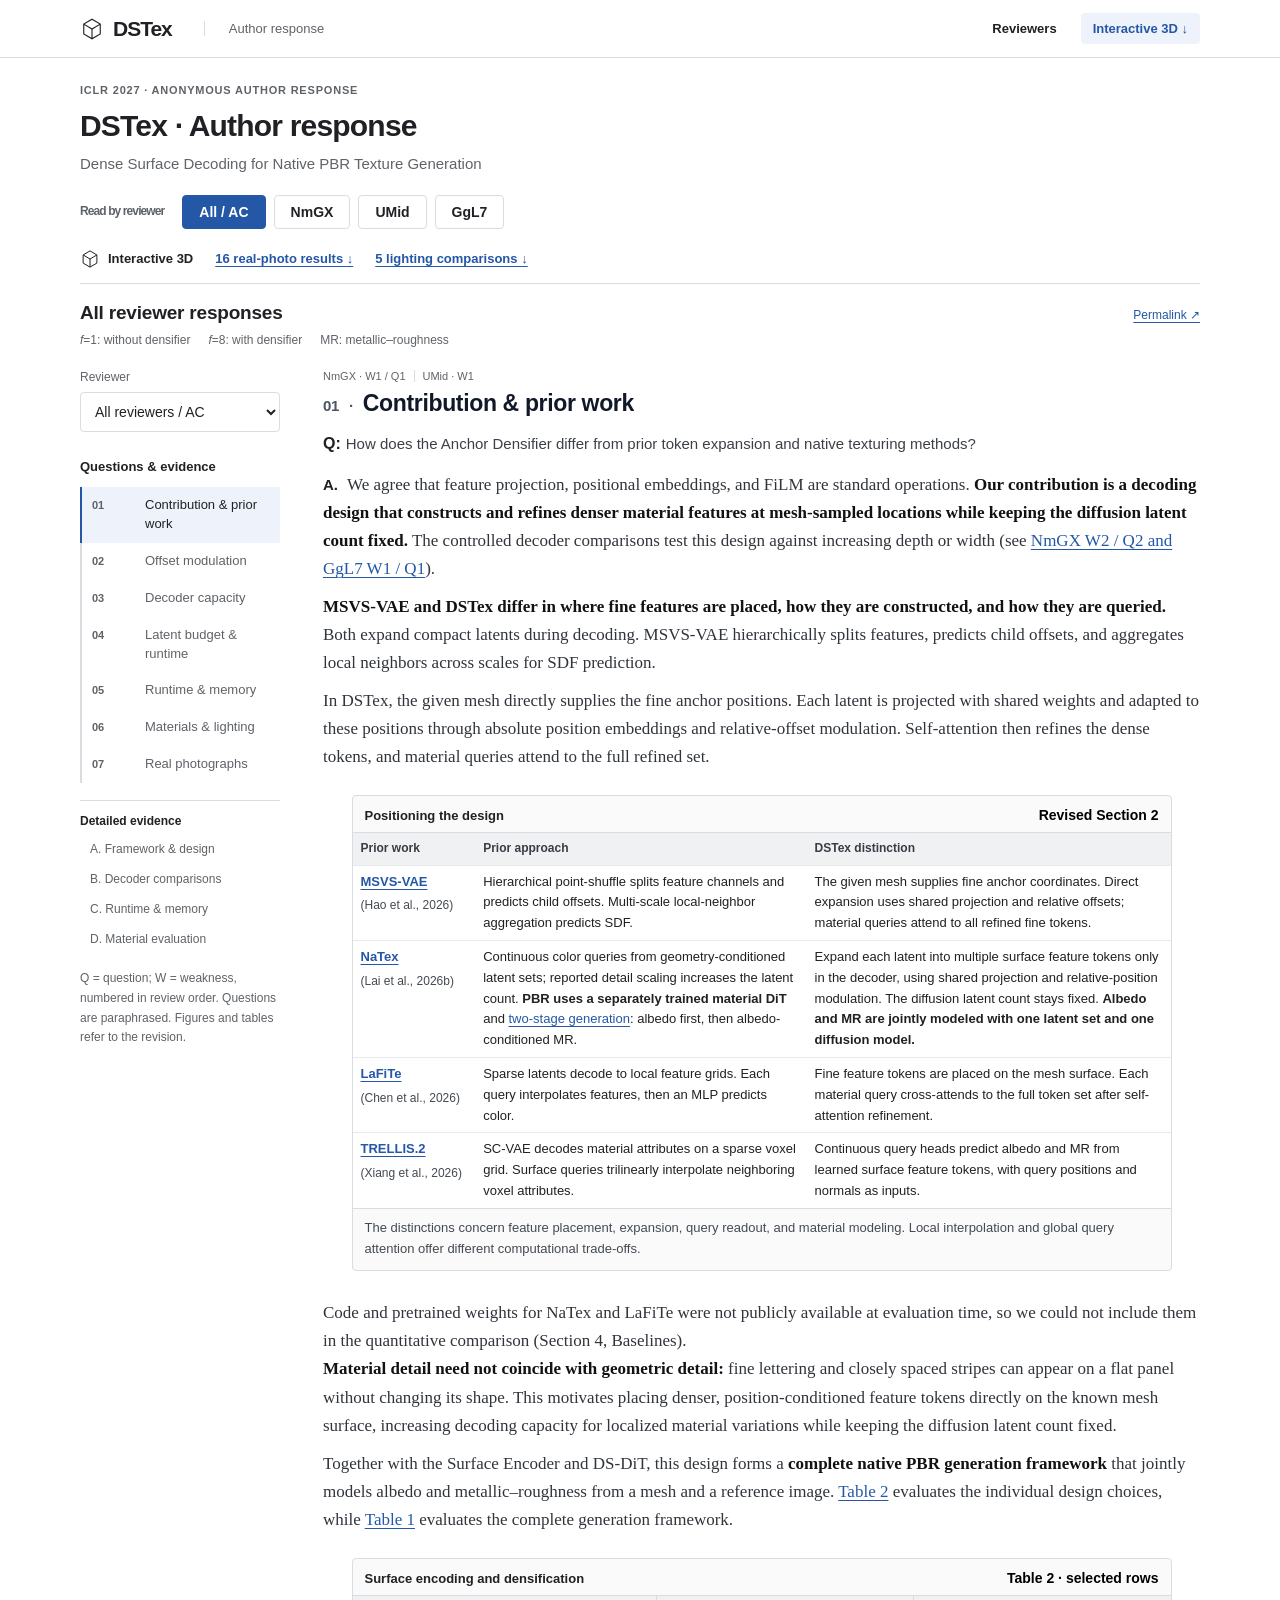
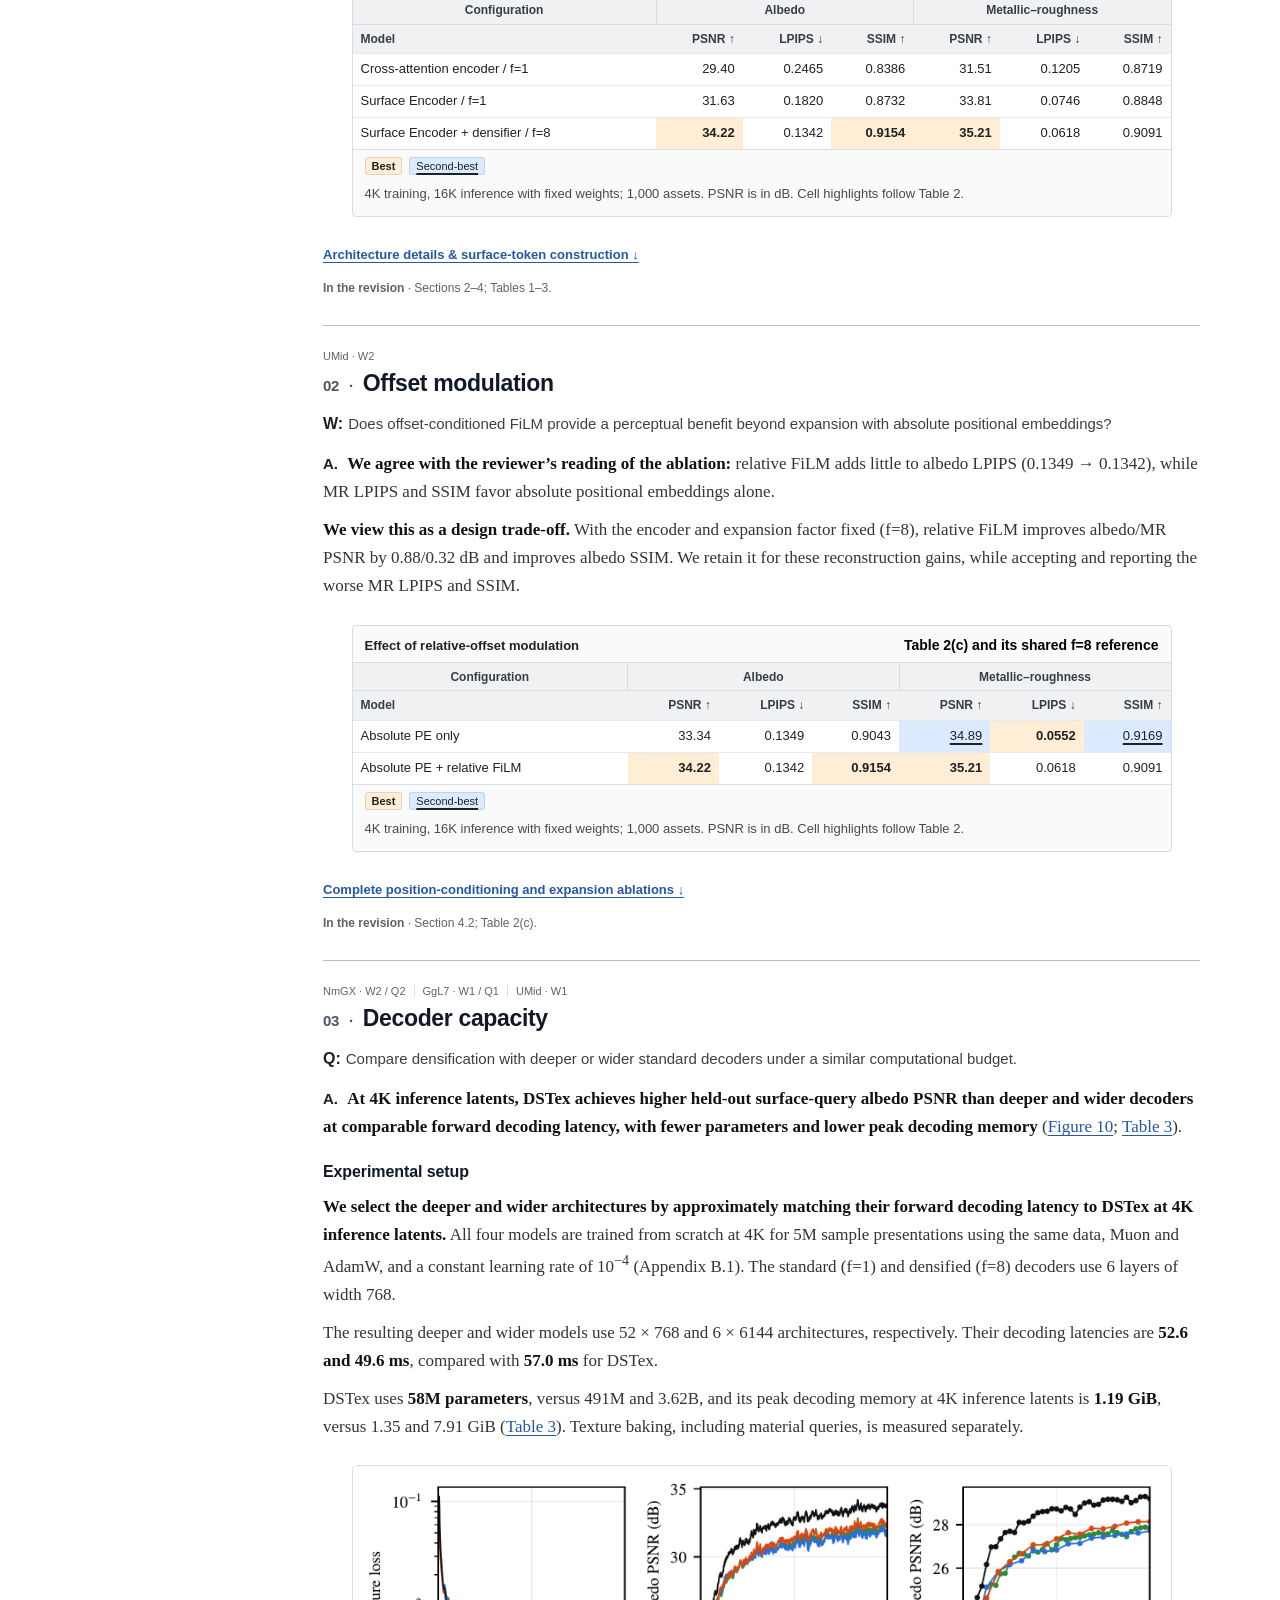
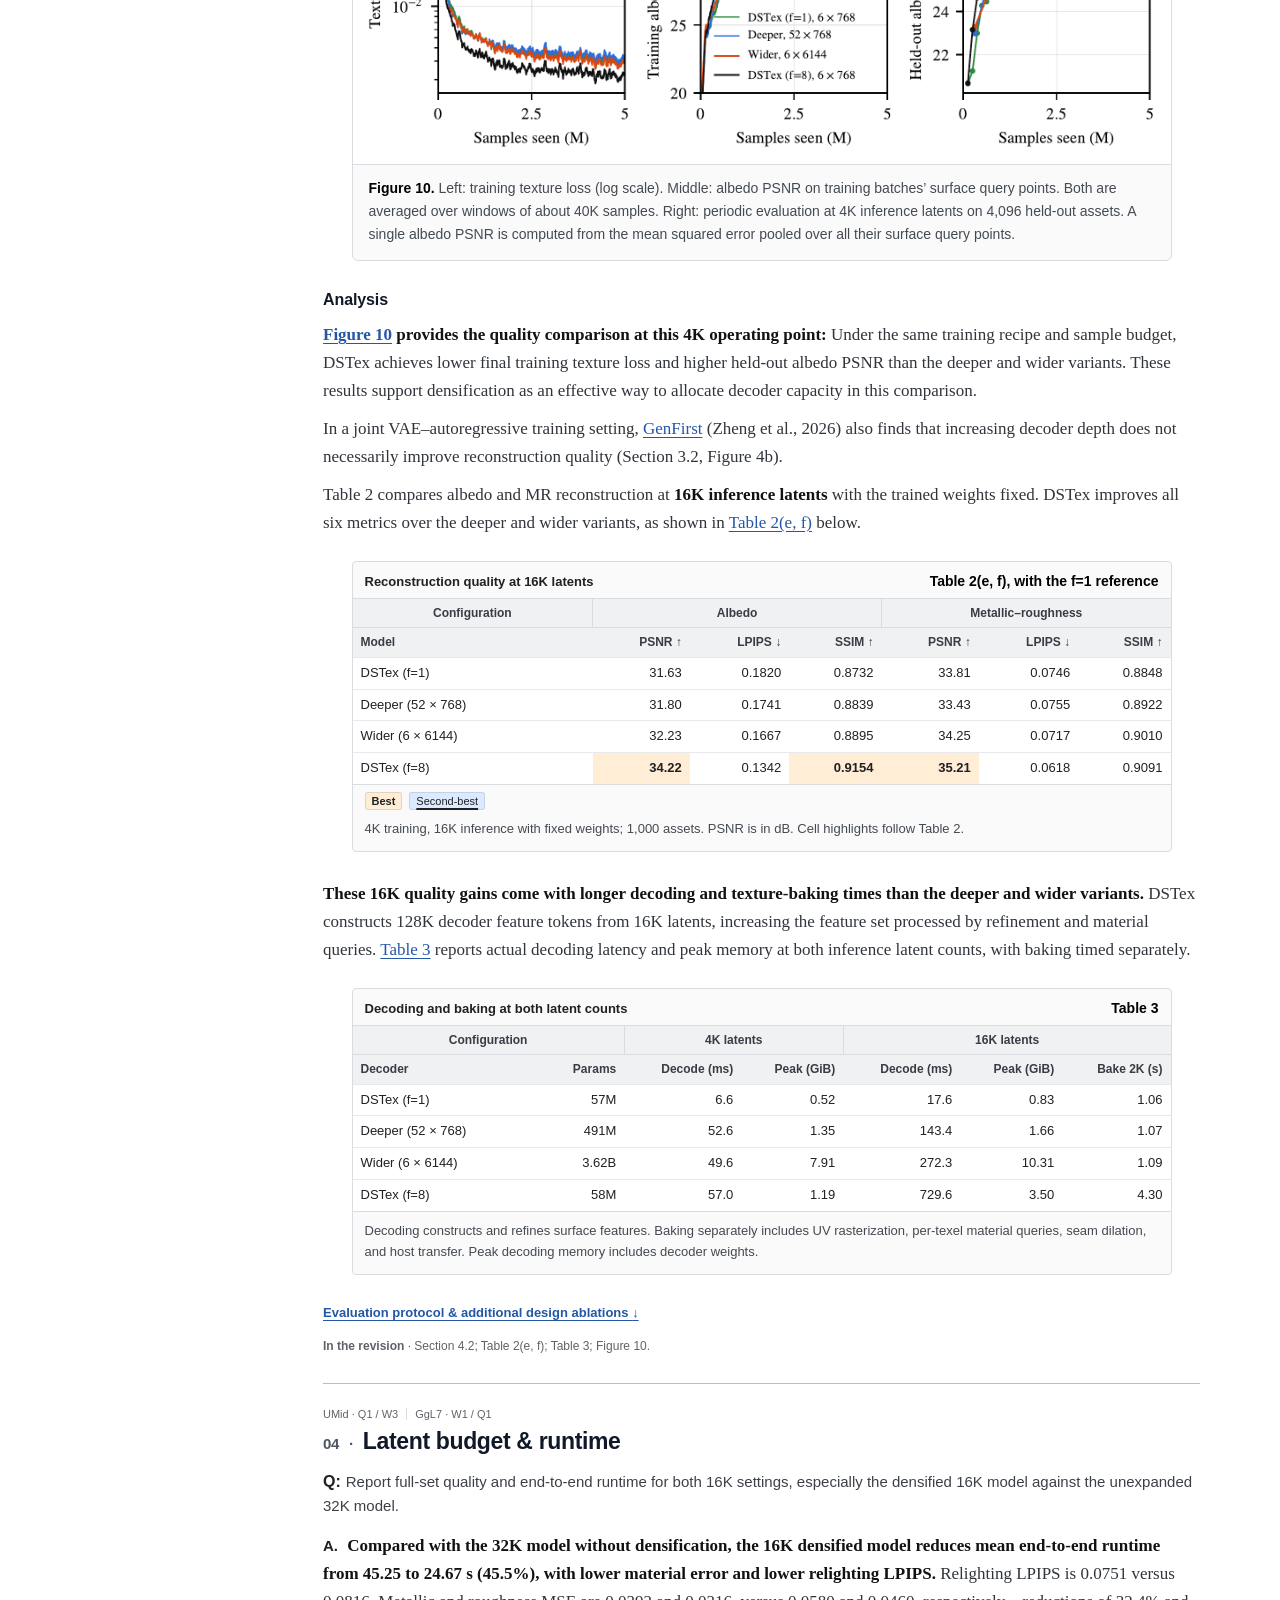
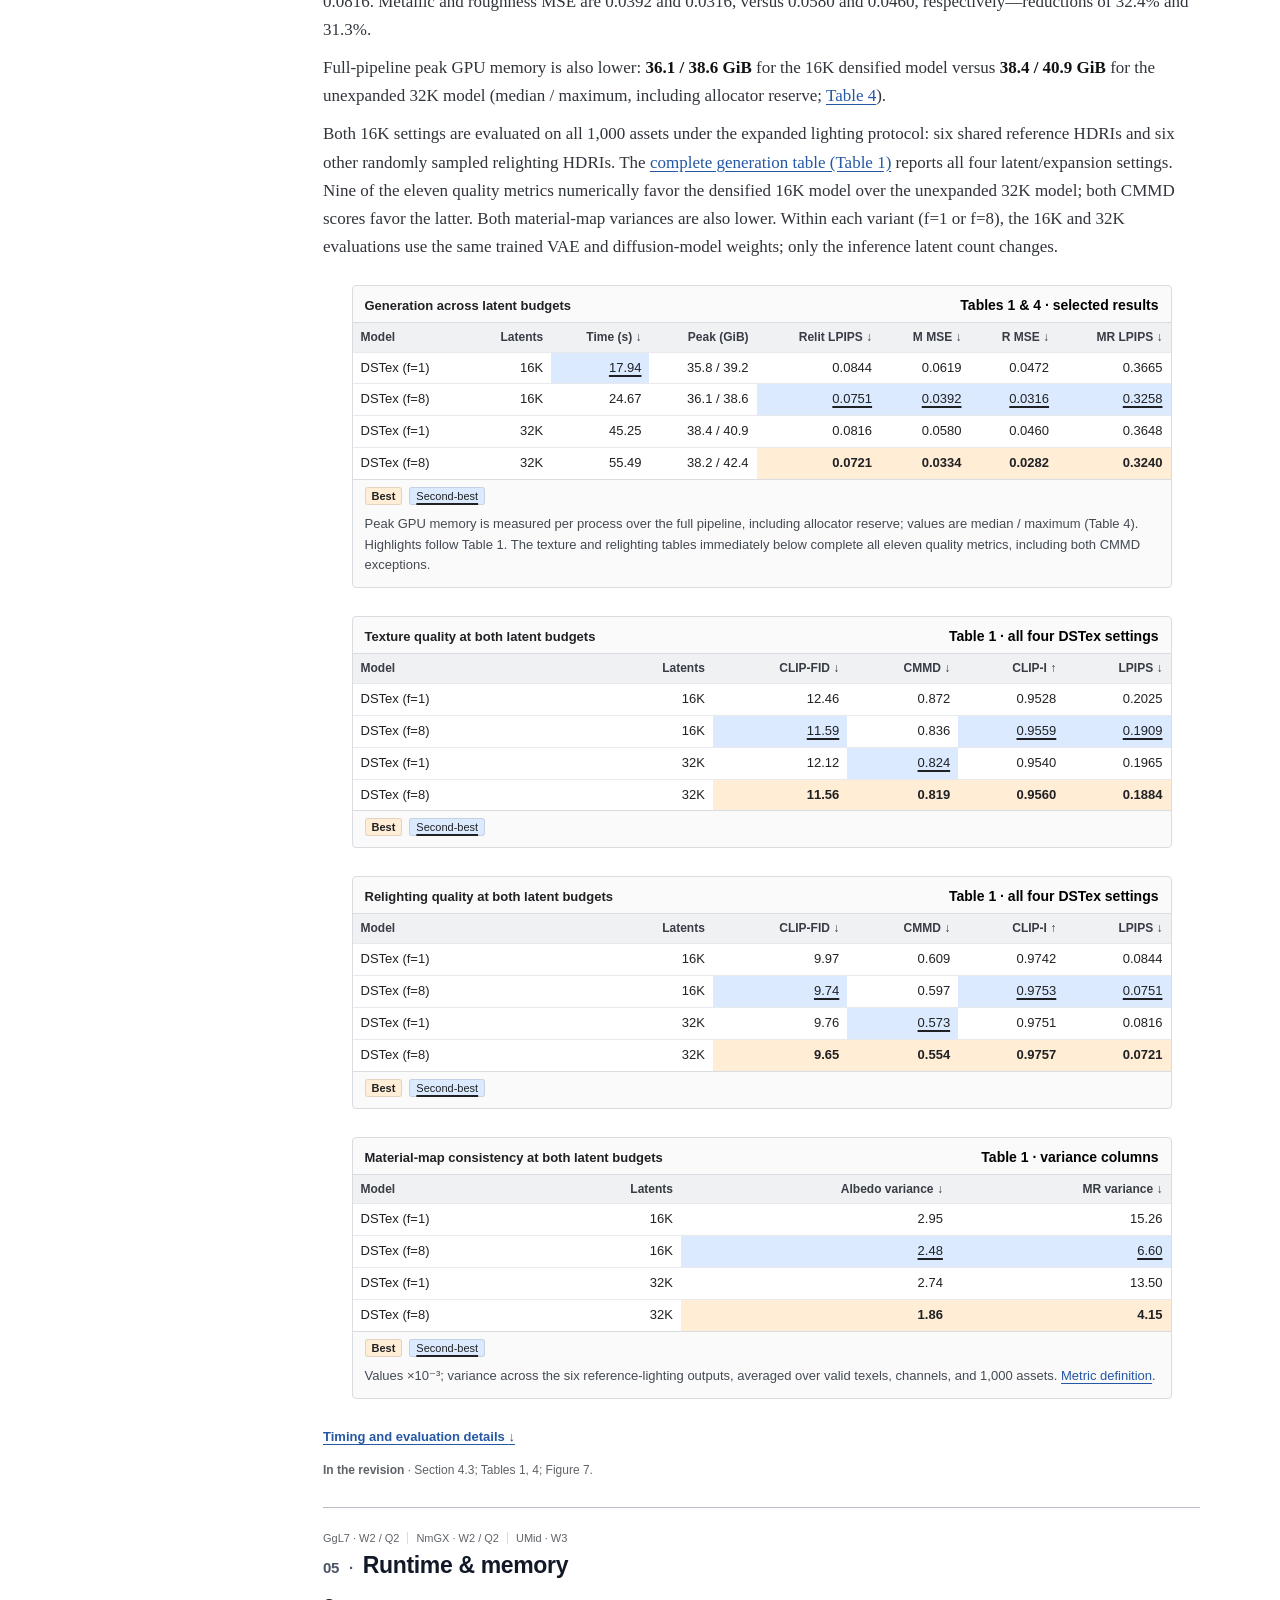
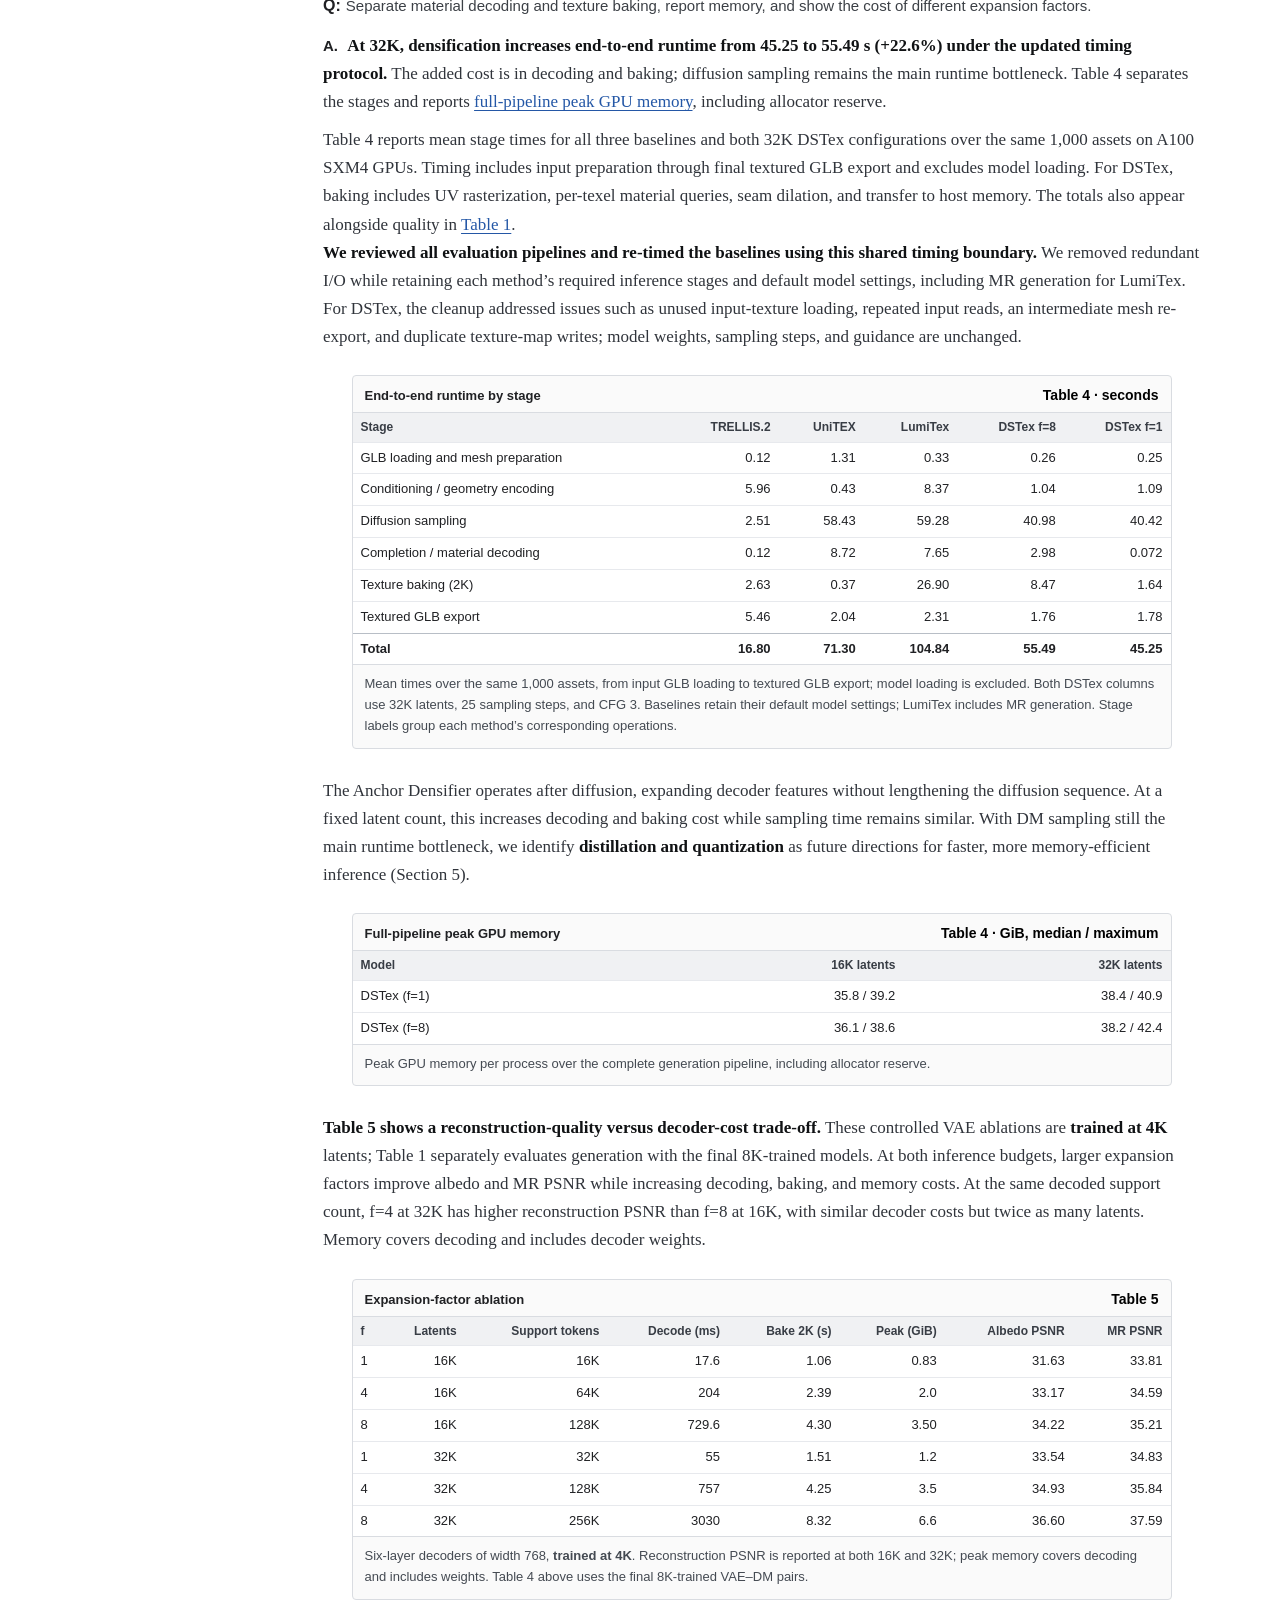
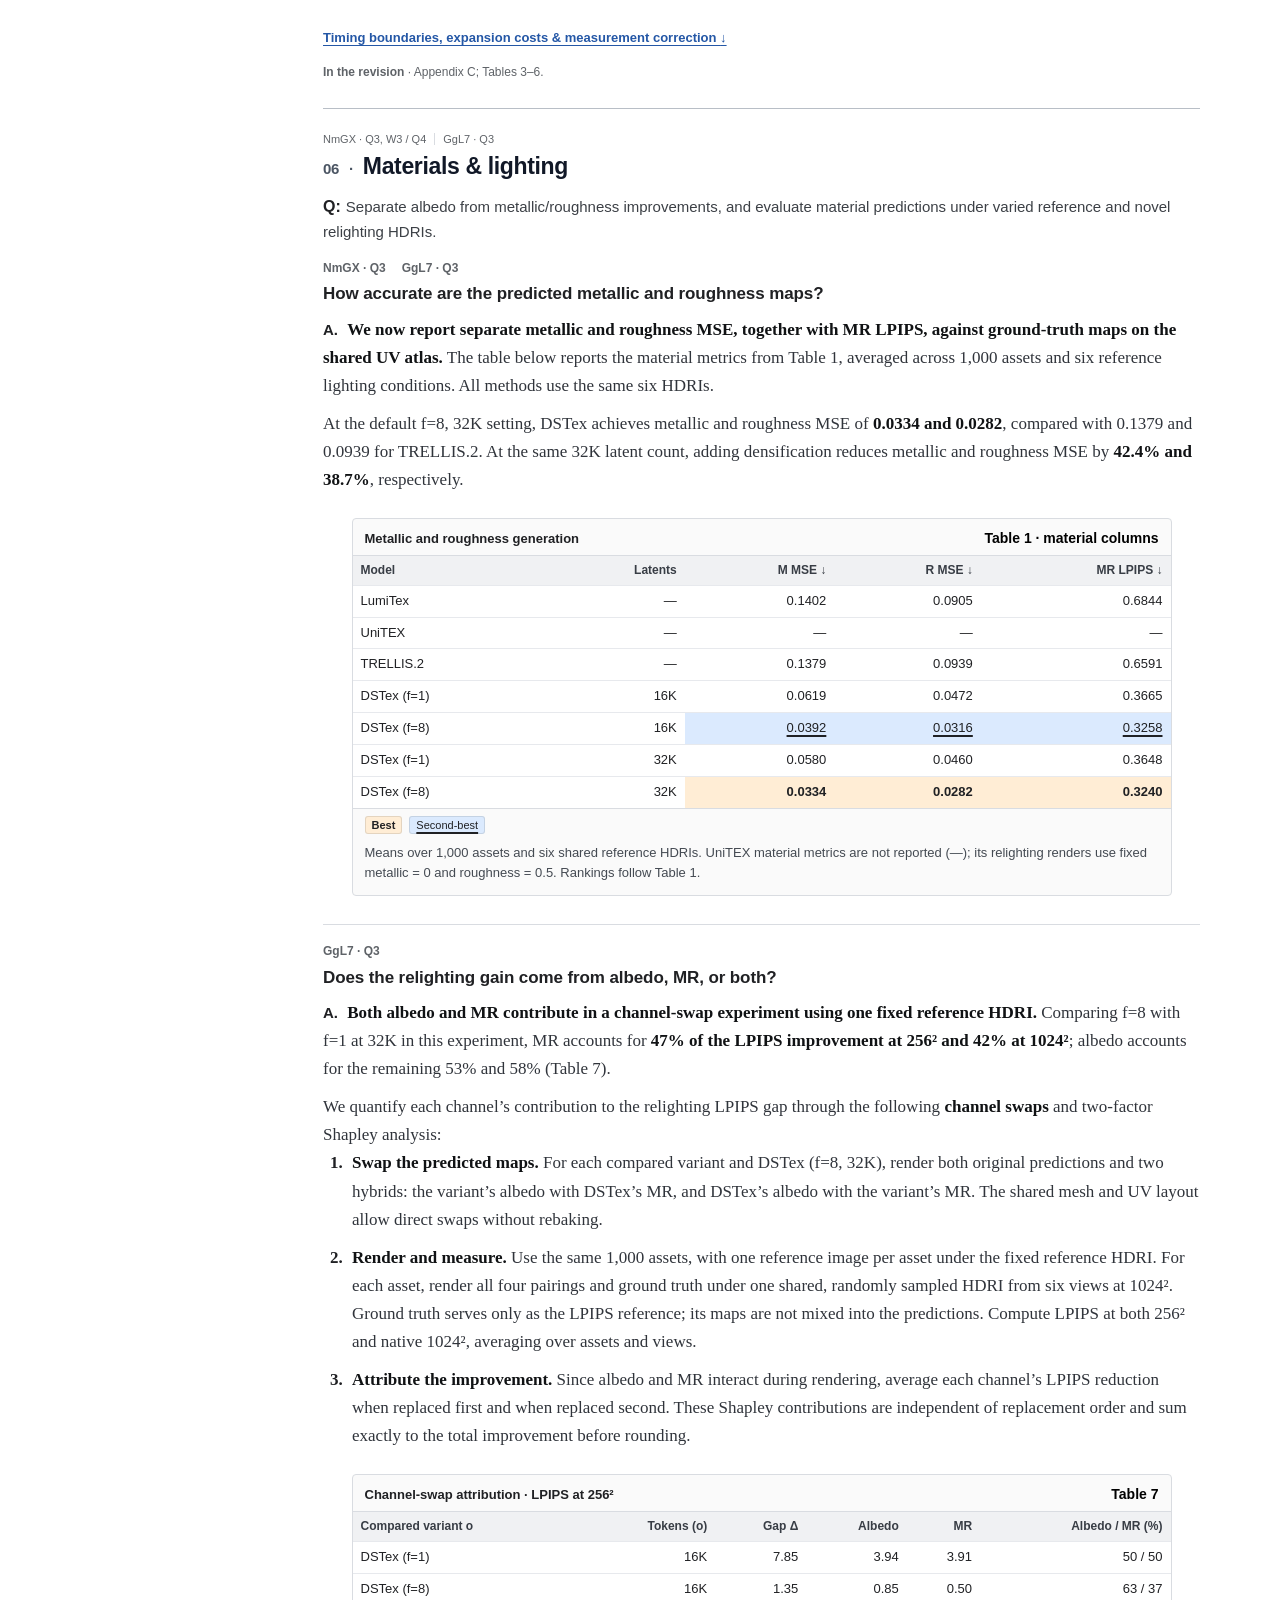
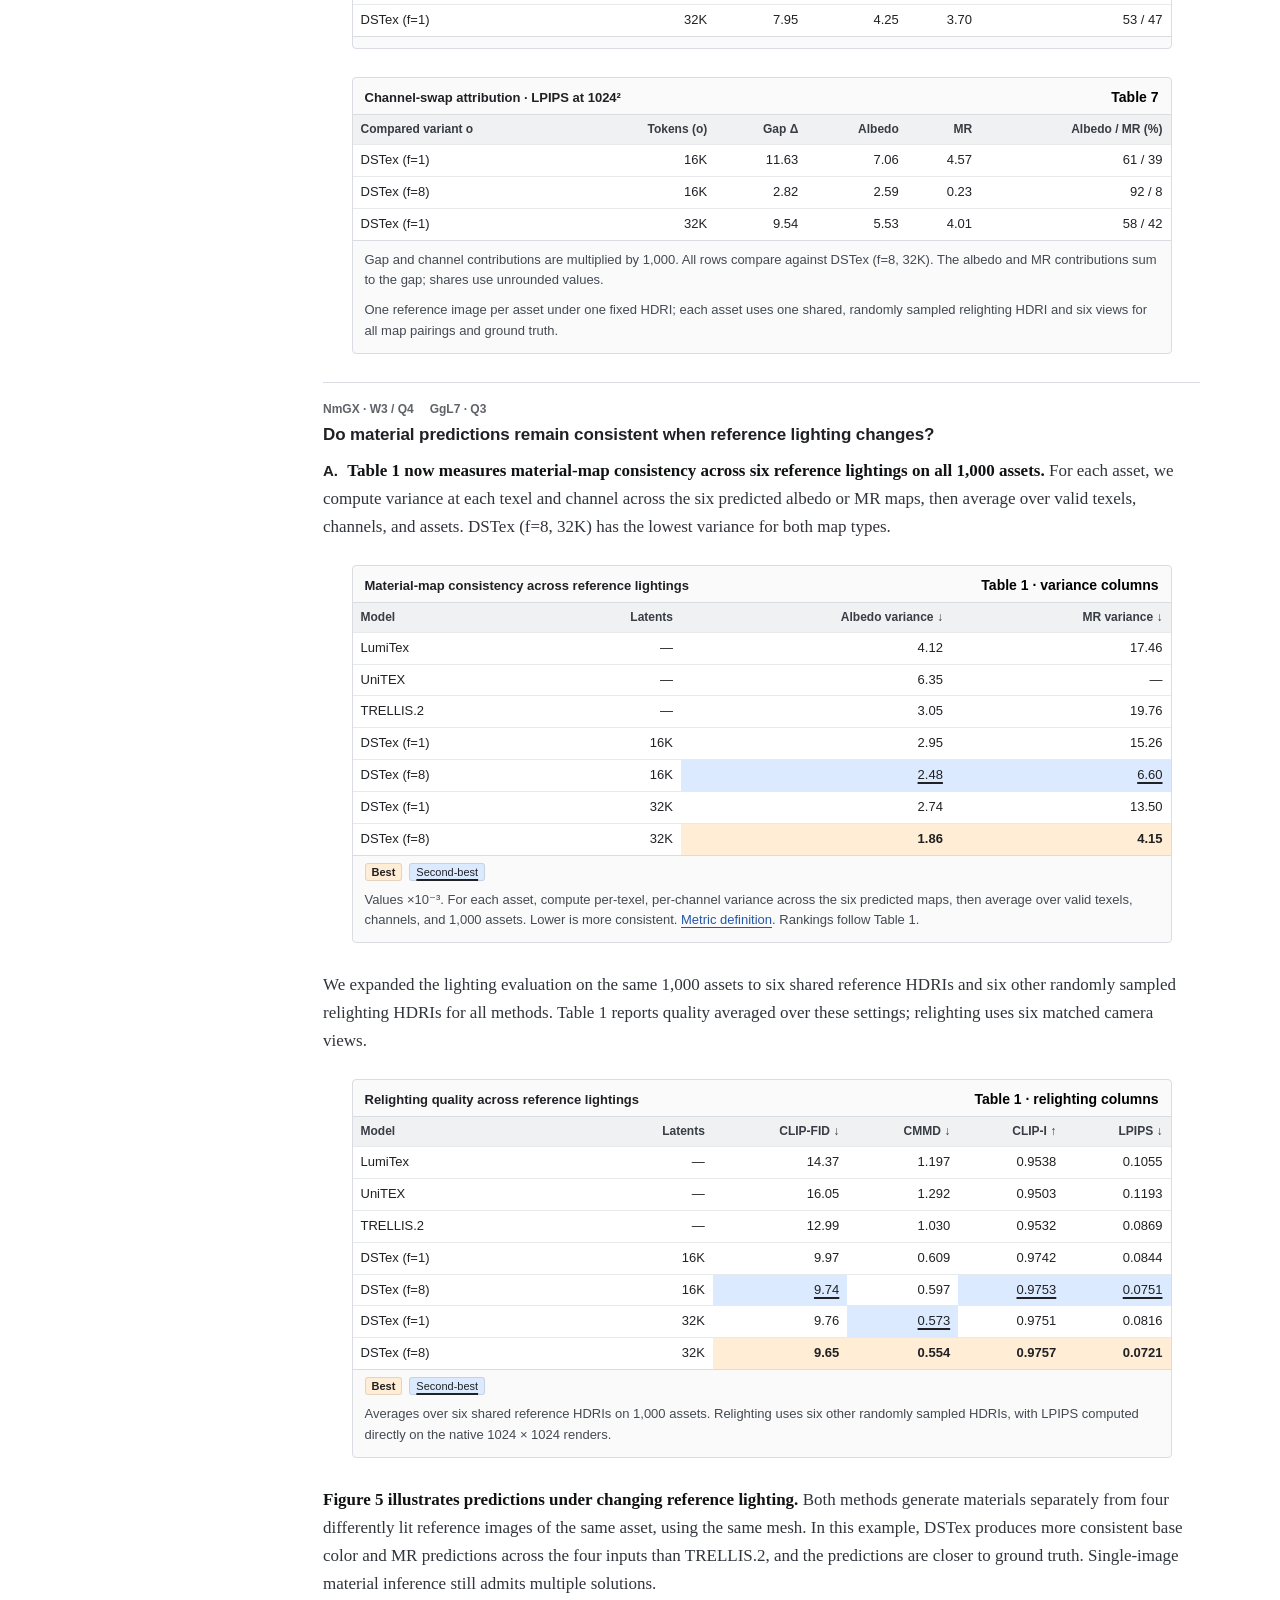
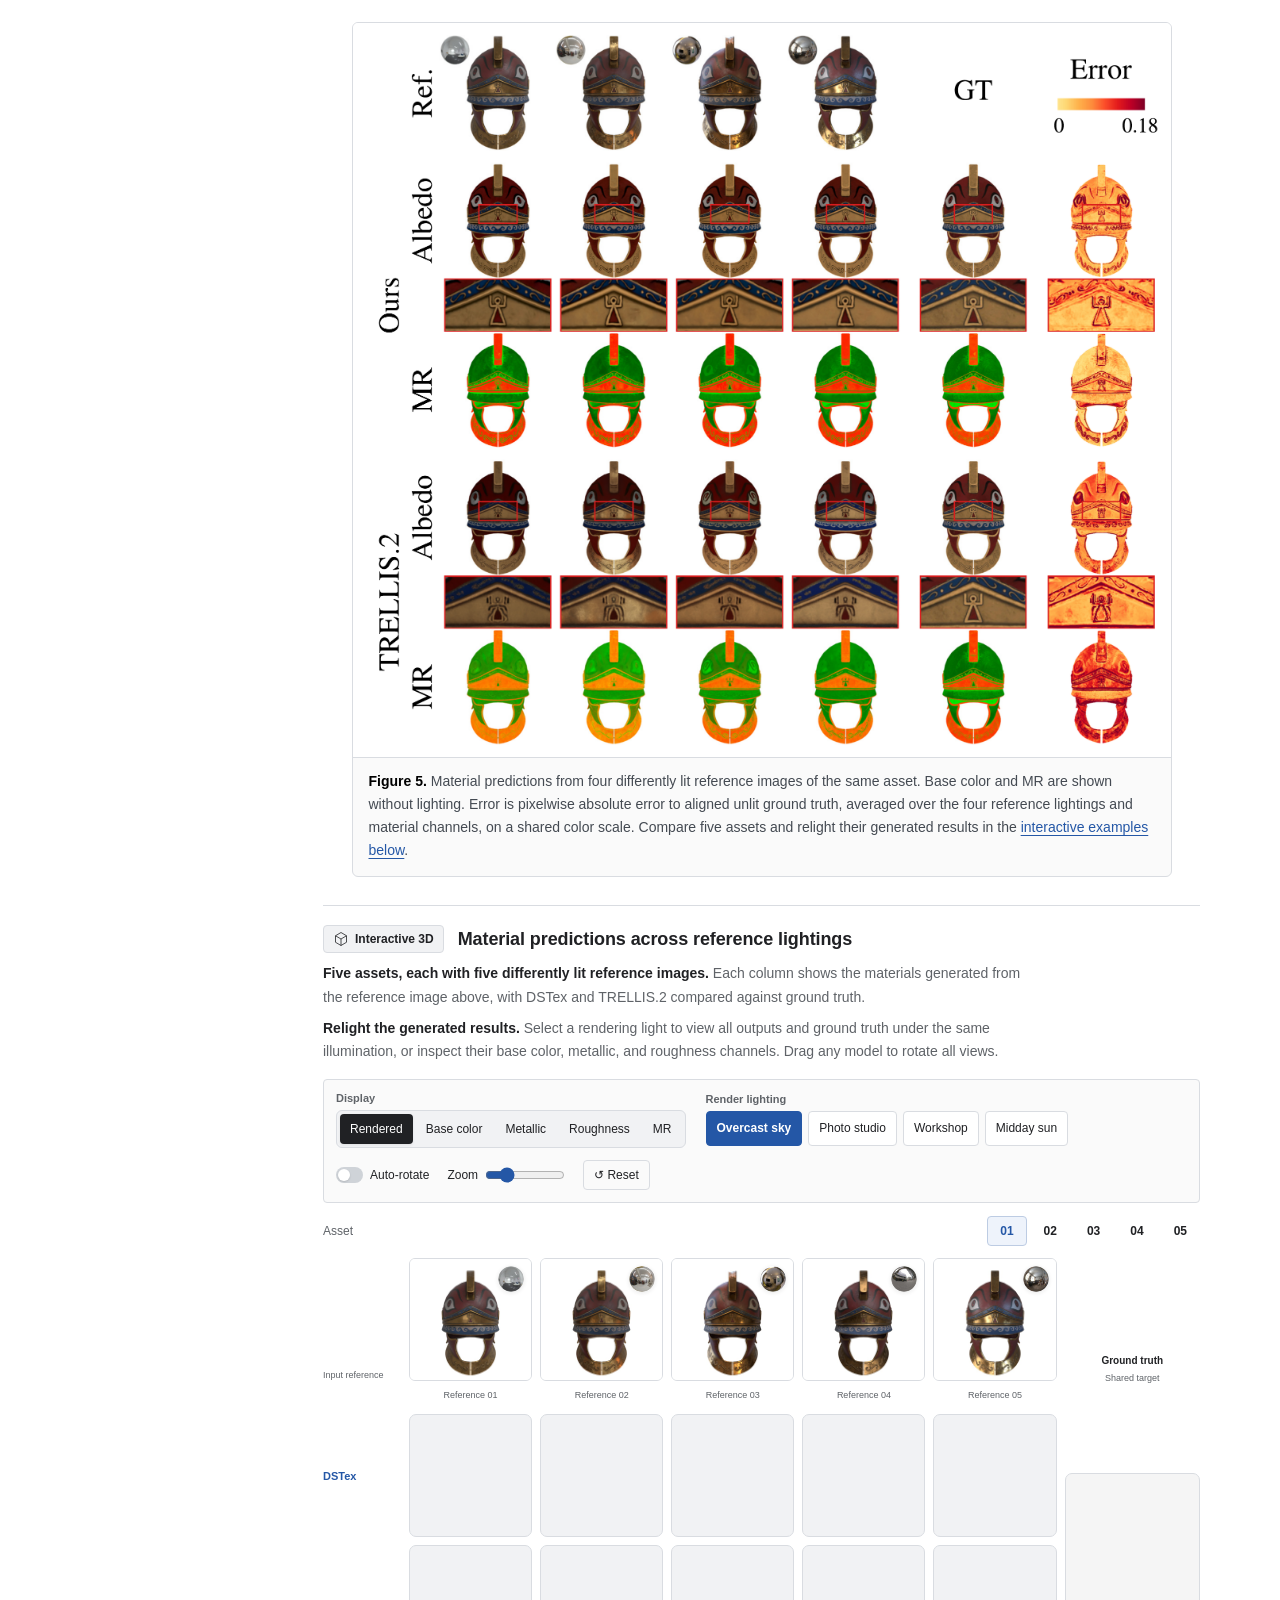
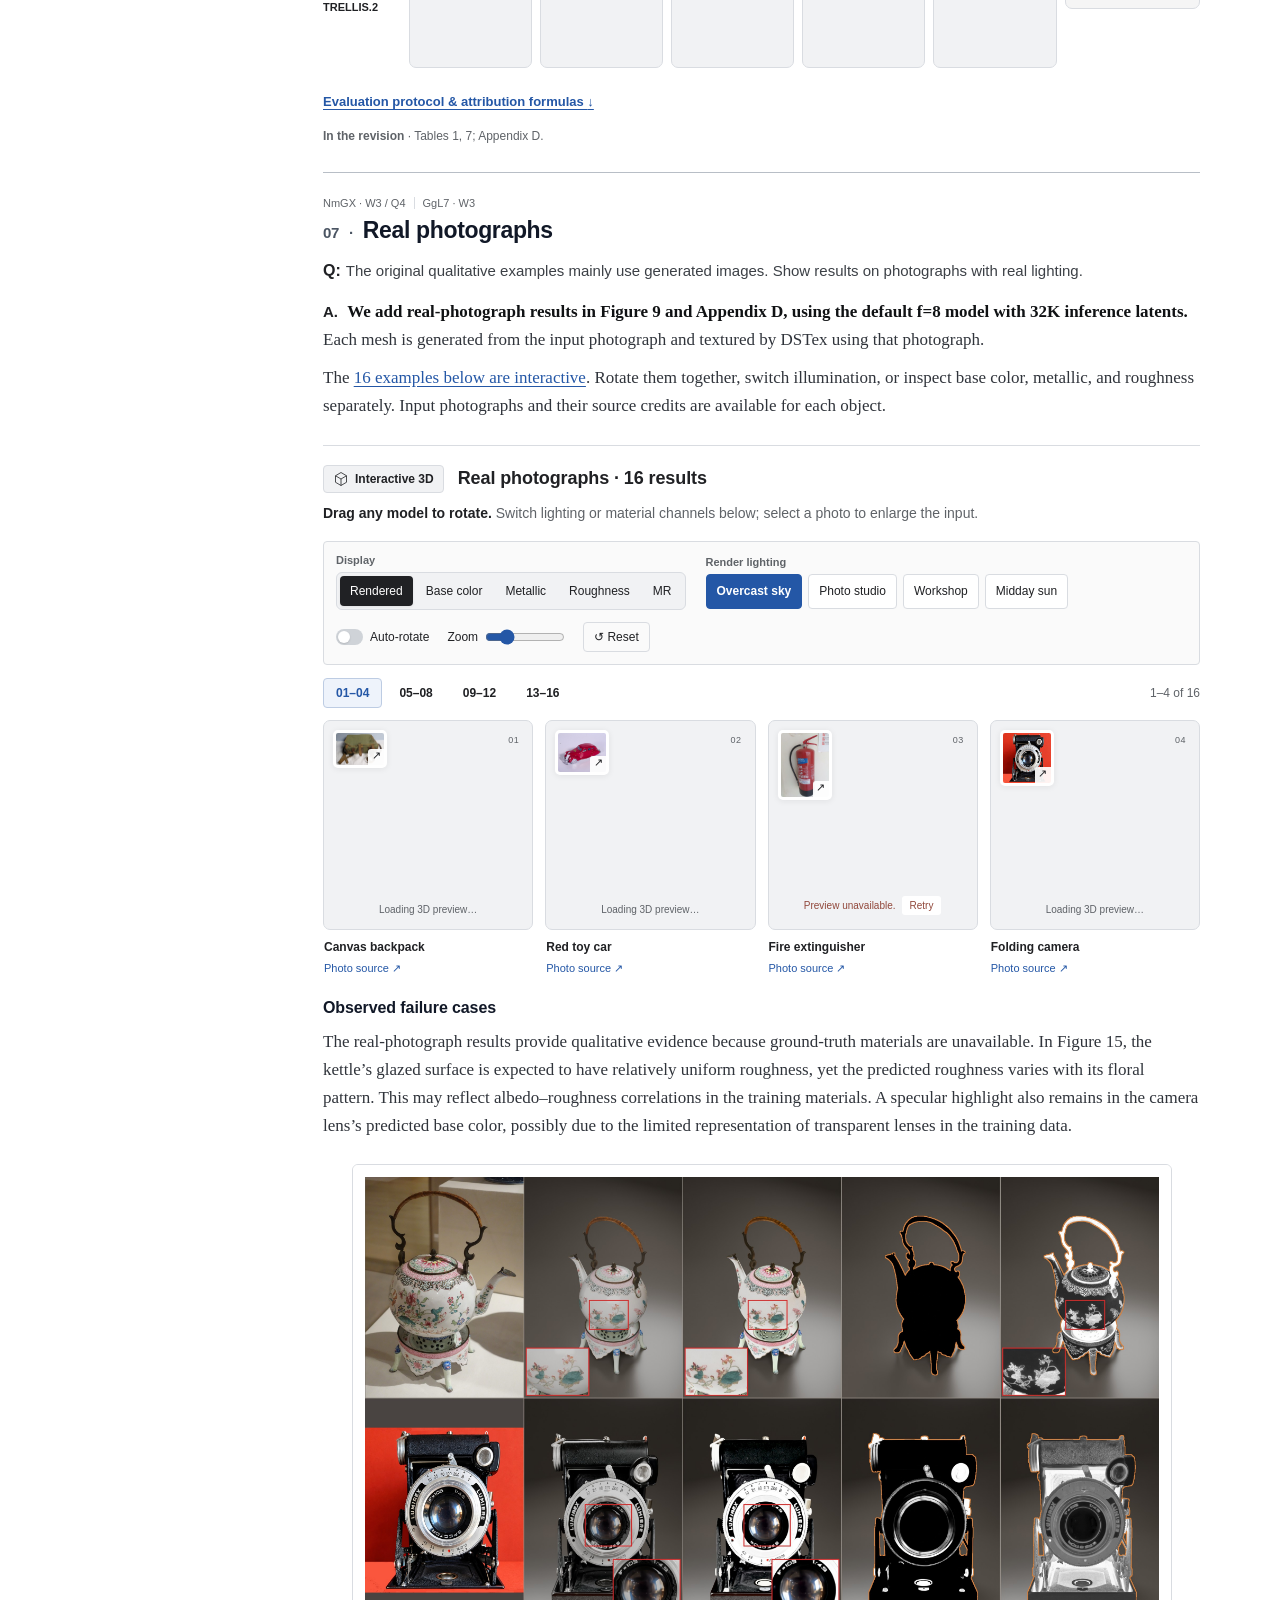
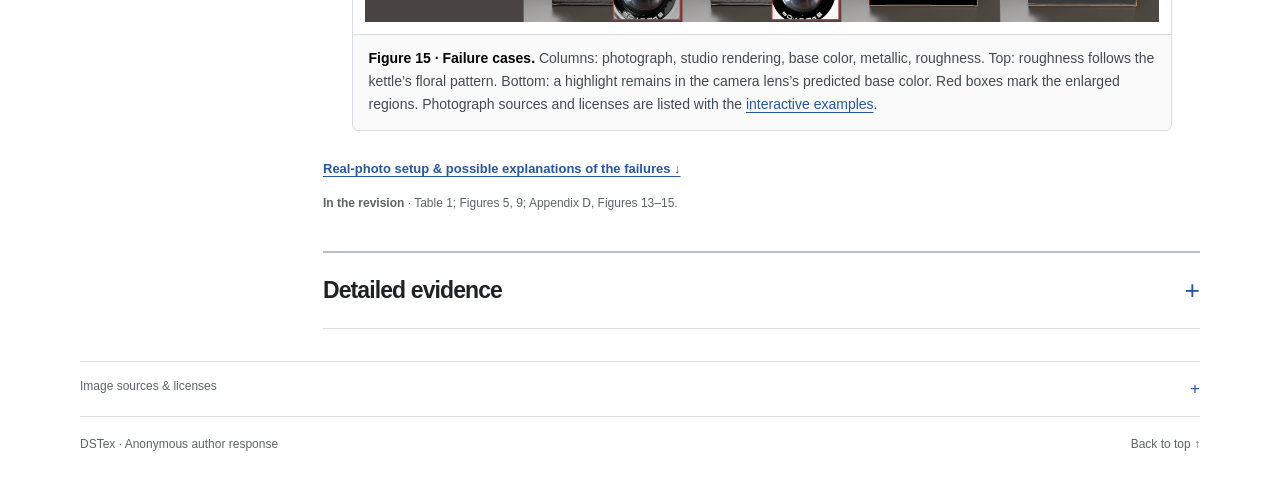
==== commit 3240a263: "Restore explicit runtime comparisons in reviewer response" ====
--- a/response.html
+++ b/response.html
@@ -139,7 +139,7 @@
  <div class="topic-kicker"><span class="topic-number">05</span><span class="reviewer-ref">GgL7 · W2 / Q2</span><span class="reviewer-ref">NmGX · W2 / Q2</span><span class="reviewer-ref">UMid · W3</span></div>
  <h2><span class="question-number">05</span><span class="question-title">Runtime &amp; memory</span></h2>
  <div class="concern"><p class="concern-label">Q:</p><p class="concern-text">Separate material decoding and texture baking, report memory, and show the cost of different expansion factors.</p></div>
- <div class="answer"><p><span class="answer-label">A.</span> <strong>Densification adds decoding and baking cost, while diffusion sampling remains the main runtime bottleneck in the default configuration.</strong> Table 4 separates the stages and reports <a href="#runtime-memory">full-pipeline peak GPU memory</a>, including allocator reserve.</p>
+ <div class="answer"><p><span class="answer-label">A.</span> <strong>At 32K, densification increases end-to-end runtime from 45.25 to 55.49 s (+22.6%) under the updated timing protocol.</strong> The added cost is in decoding and baking; diffusion sampling remains the main runtime bottleneck. Table 4 separates the stages and reports <a href="#runtime-memory">full-pipeline peak GPU memory</a>, including allocator reserve.</p>
  <p>Table 4 reports mean stage times for all three baselines and both 32K DSTex configurations over the same 1,000 assets on A100 SXM4 GPUs. Timing includes input preparation through final textured GLB export and excludes model loading. For DSTex, baking includes UV rasterization, per-texel material queries, seam dilation, and transfer to host memory. The totals also appear alongside quality in <a href="#appendix-generation">Table 1</a>.</p></div>
  <div class="answer" id="runtime-measurement"><p><strong>We reviewed all evaluation pipelines and re-timed the baselines using this shared timing boundary.</strong> We removed redundant I/O while retaining each method’s required inference stages and default model settings, including MR generation for LumiTex. For DSTex, the cleanup addressed issues such as unused input-texture loading, repeated input reads, an intermediate mesh re-export, and duplicate texture-map writes; model weights, sampling steps, and guidance are unchanged.</p></div>
  <div class="evidence-table"><div class="evidence-title"><strong>End-to-end runtime by stage</strong><span>Table 4 · seconds</span></div><div class="table-scroll" tabindex="0" role="region" aria-label="Results table"><table class=""><thead><tr><th scope="col">Stage</th><th scope="col">TRELLIS.2</th><th scope="col">UniTEX</th><th scope="col">LumiTex</th><th scope="col">DSTex f=8</th><th scope="col">DSTex f=1</th></tr></thead><tbody><tr><td>GLB loading and mesh preparation</td><td>0.12</td><td>1.31</td><td>0.33</td><td>0.26</td><td>0.25</td></tr><tr><td>Conditioning / geometry encoding</td><td>5.96</td><td>0.43</td><td>8.37</td><td>1.04</td><td>1.09</td></tr><tr><td>Diffusion sampling</td><td>2.51</td><td>58.43</td><td>59.28</td><td>40.98</td><td>40.42</td></tr><tr><td>Completion / material decoding</td><td>0.12</td><td>8.72</td><td>7.65</td><td>2.98</td><td>0.072</td></tr><tr><td>Texture baking (2K)</td><td>2.63</td><td>0.37</td><td>26.90</td><td>8.47</td><td>1.64</td></tr><tr><td>Textured GLB export</td><td>5.46</td><td>2.04</td><td>2.31</td><td>1.76</td><td>1.78</td></tr><tr class="total-row"><td>Total</td><td>16.80</td><td>71.30</td><td>104.84</td><td>55.49</td><td>45.25</td></tr></tbody></table></div><p class="table-note">Mean times over the same 1,000 assets, from input GLB loading to textured GLB export; model loading is excluded. Both DSTex columns use 32K latents, 25 sampling steps, and CFG 3. Baselines retain their default model settings; LumiTex includes MR generation. Stage labels group each method’s corresponding operations.</p></div>
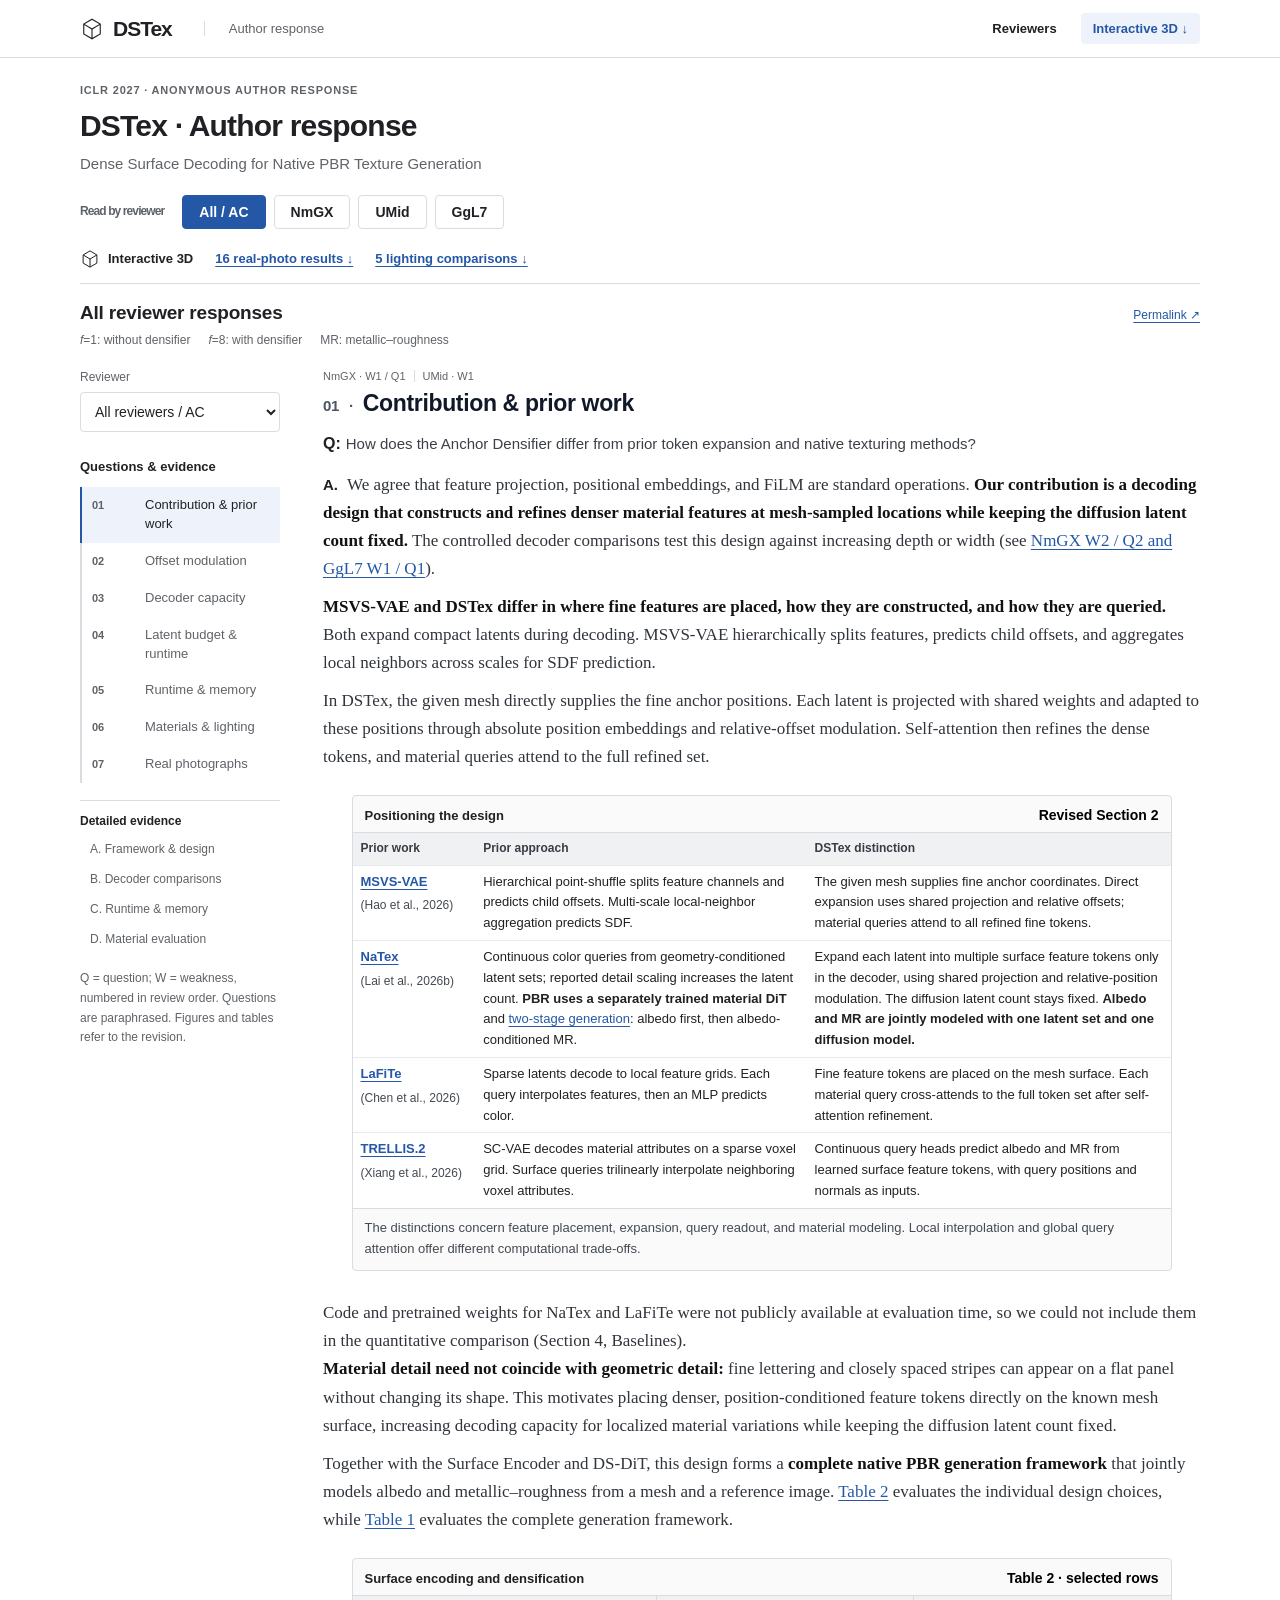
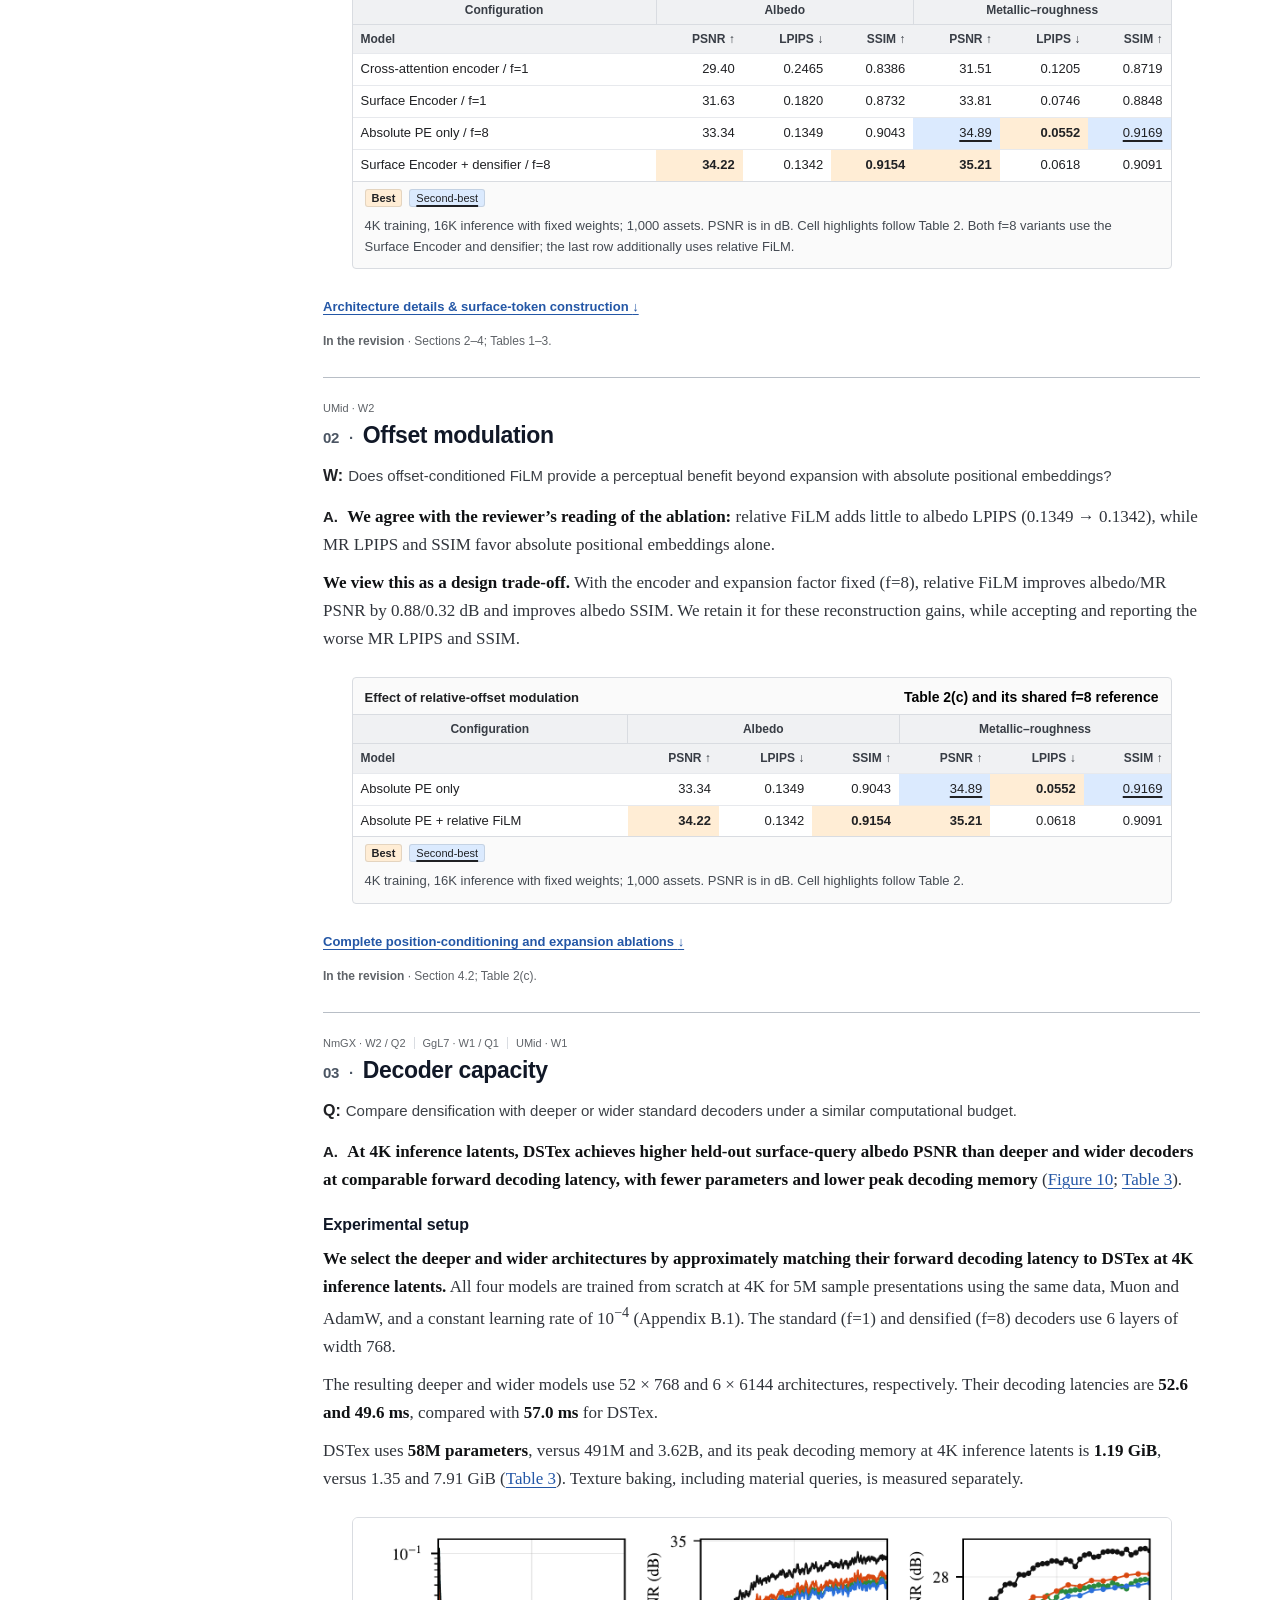
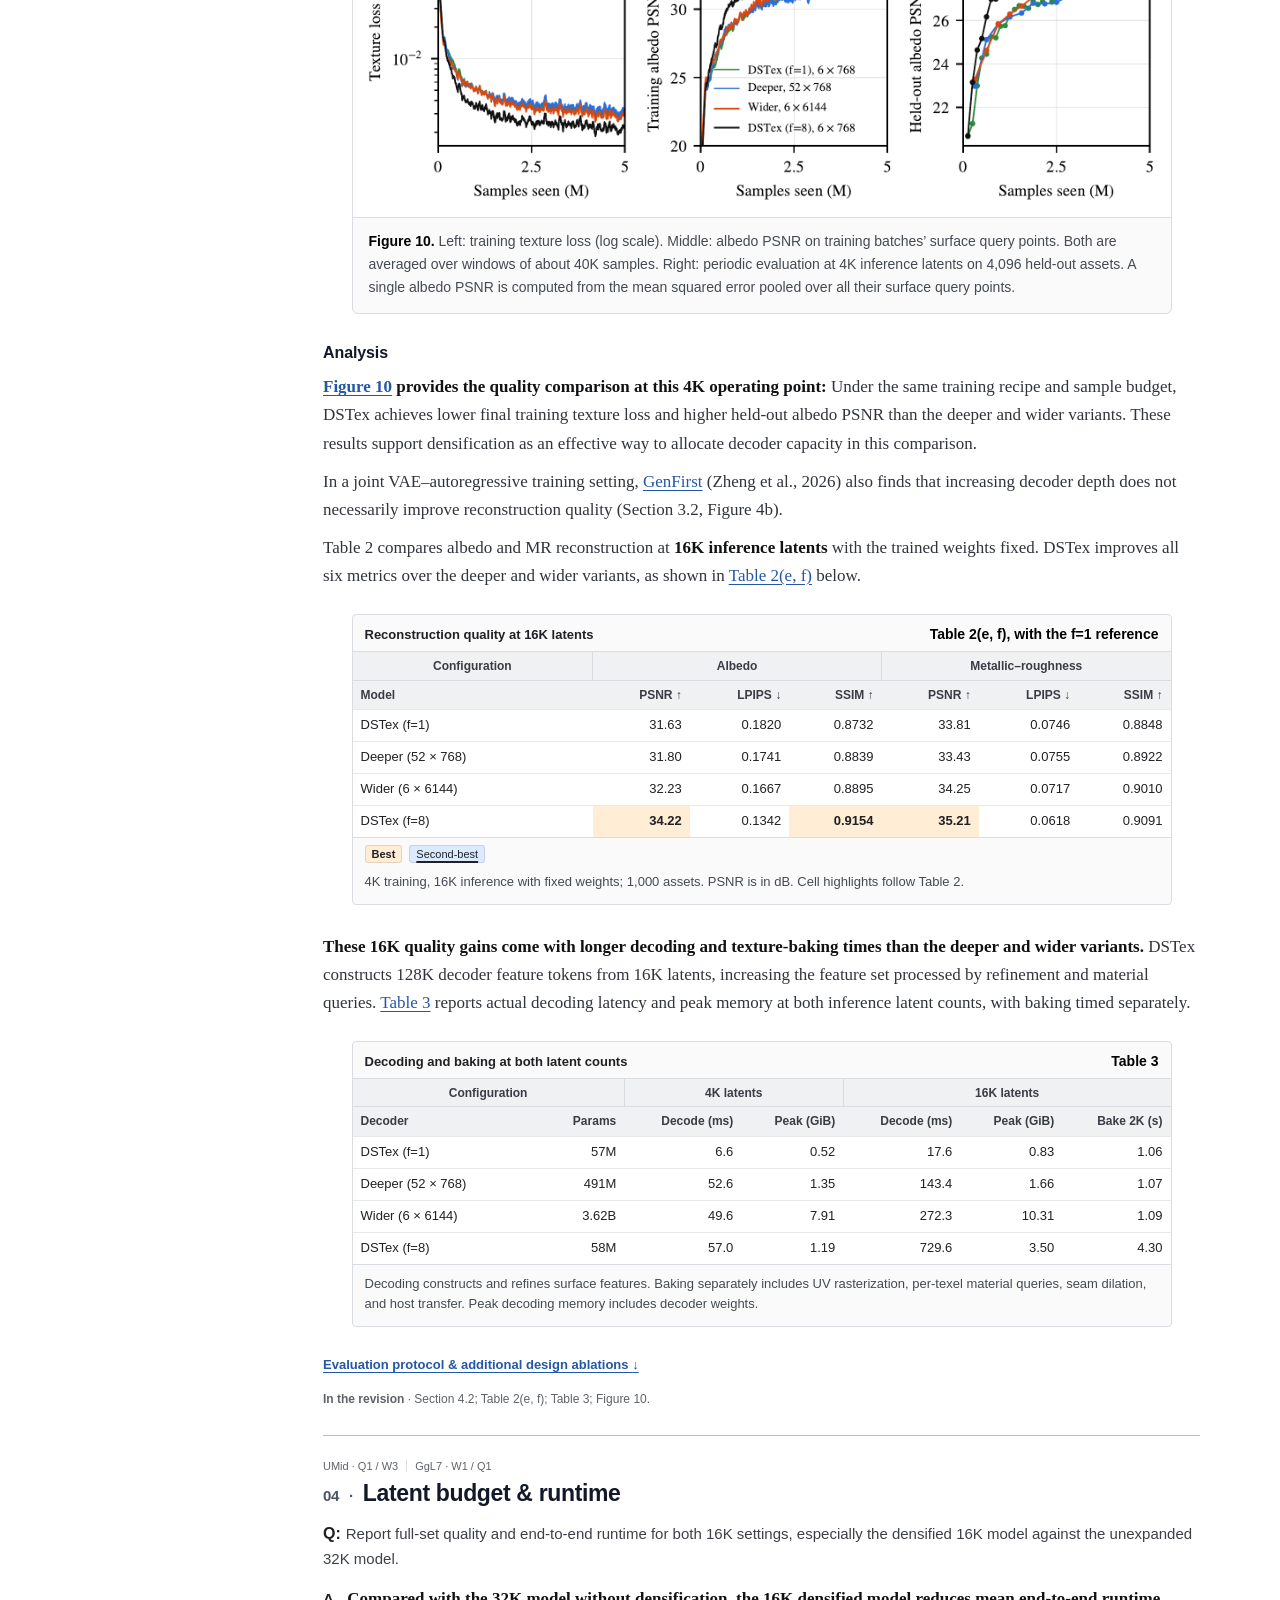
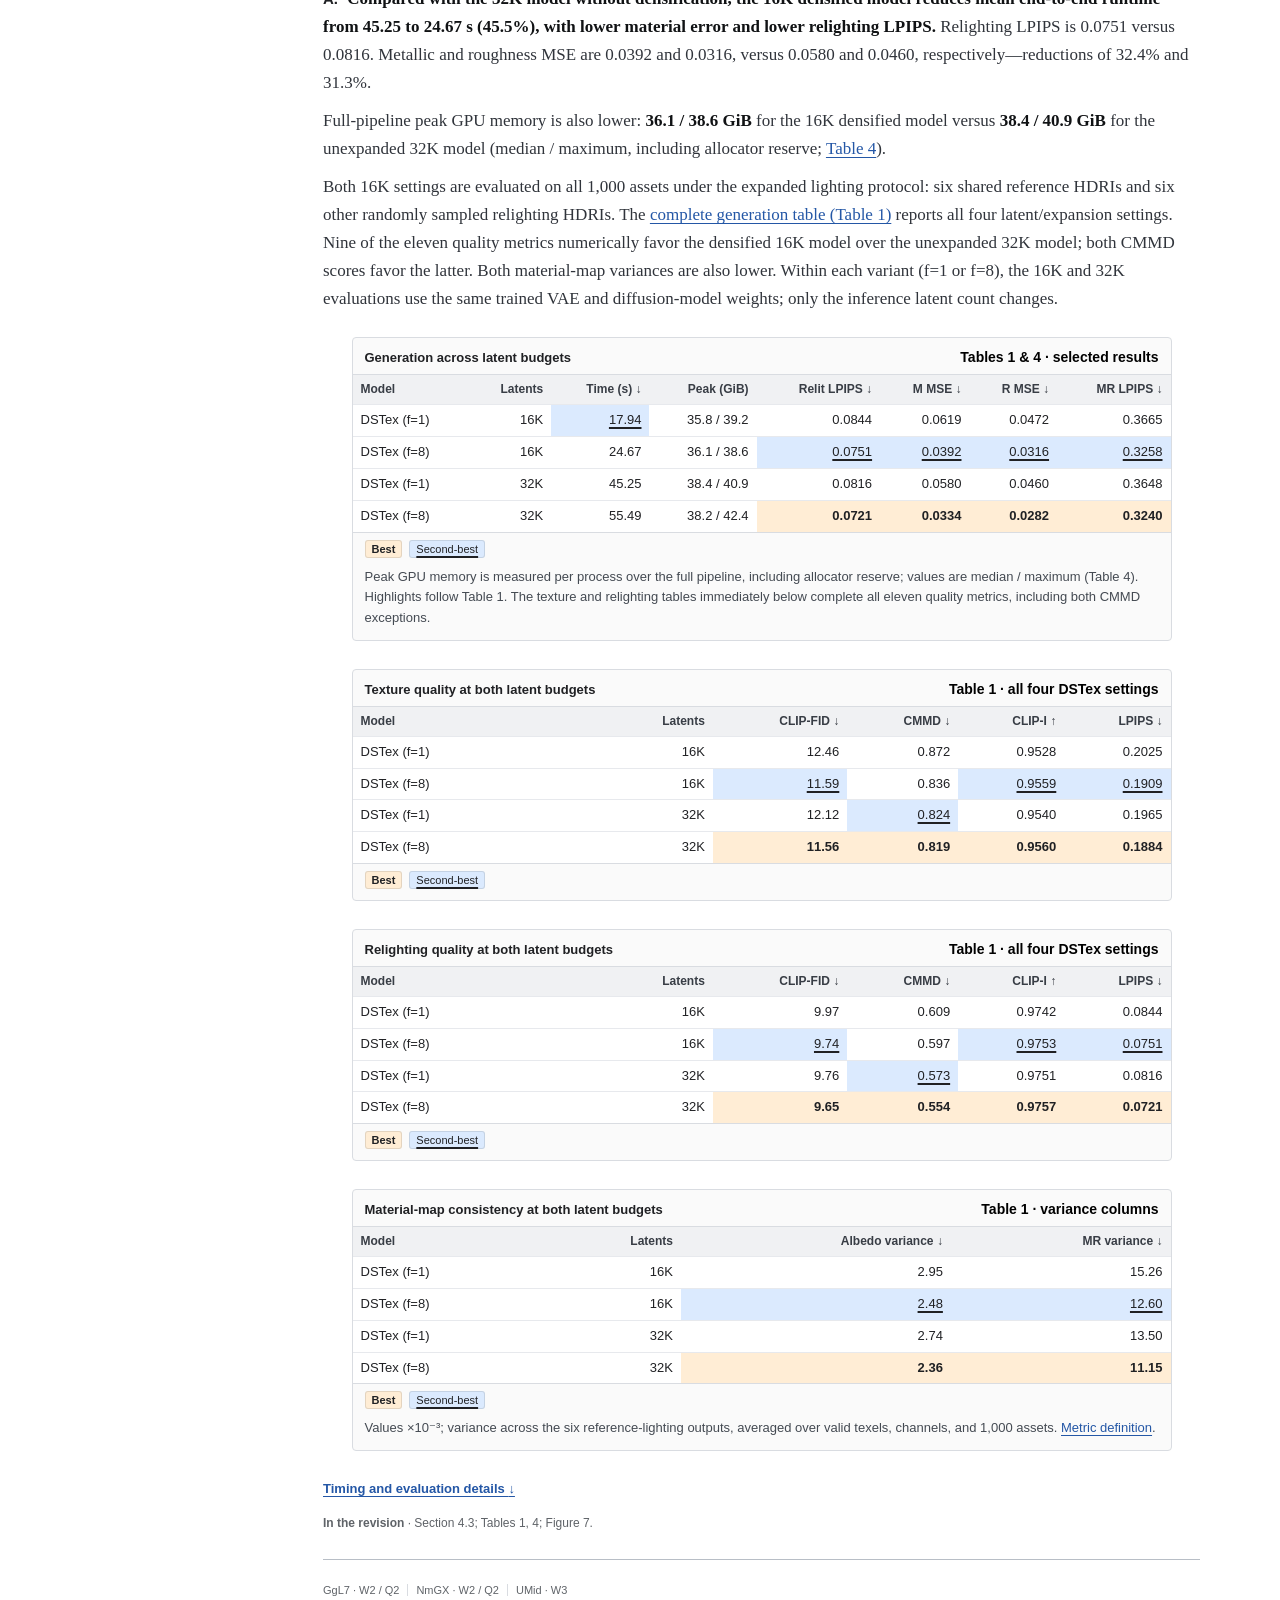
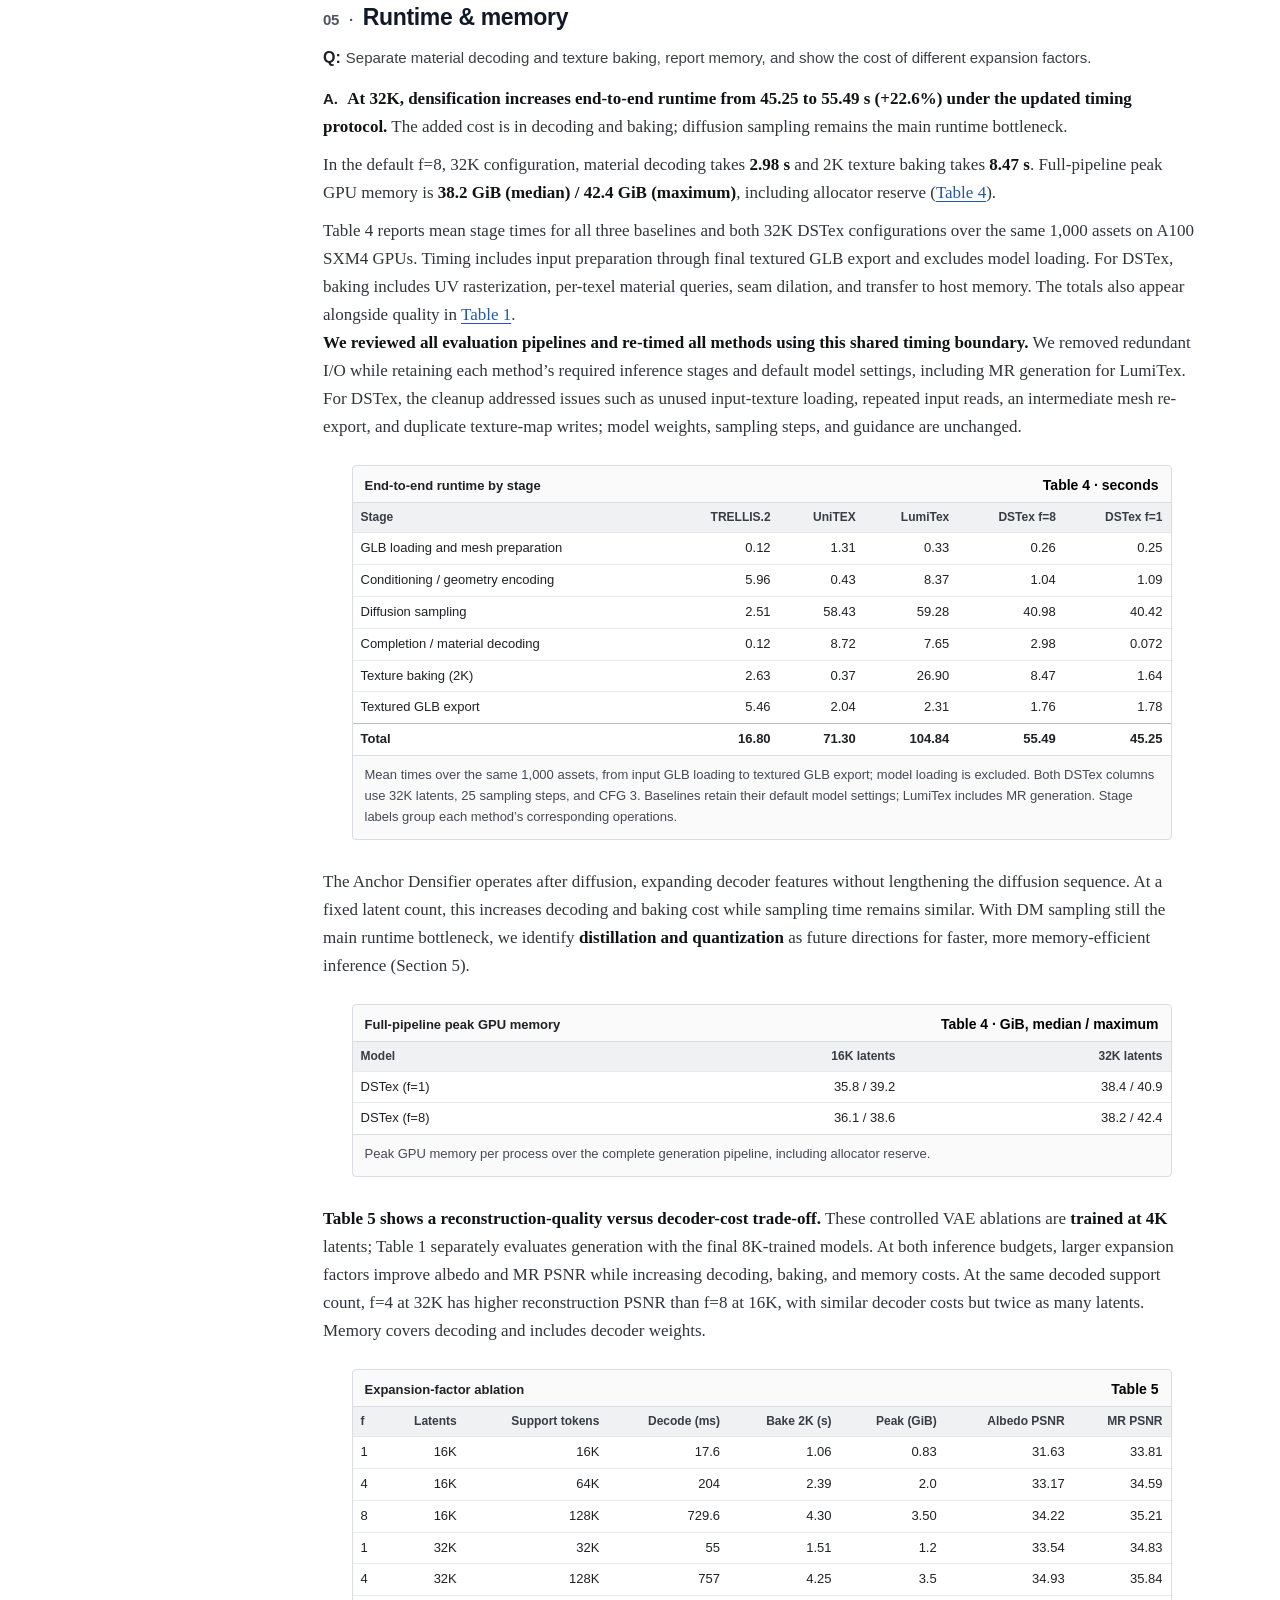
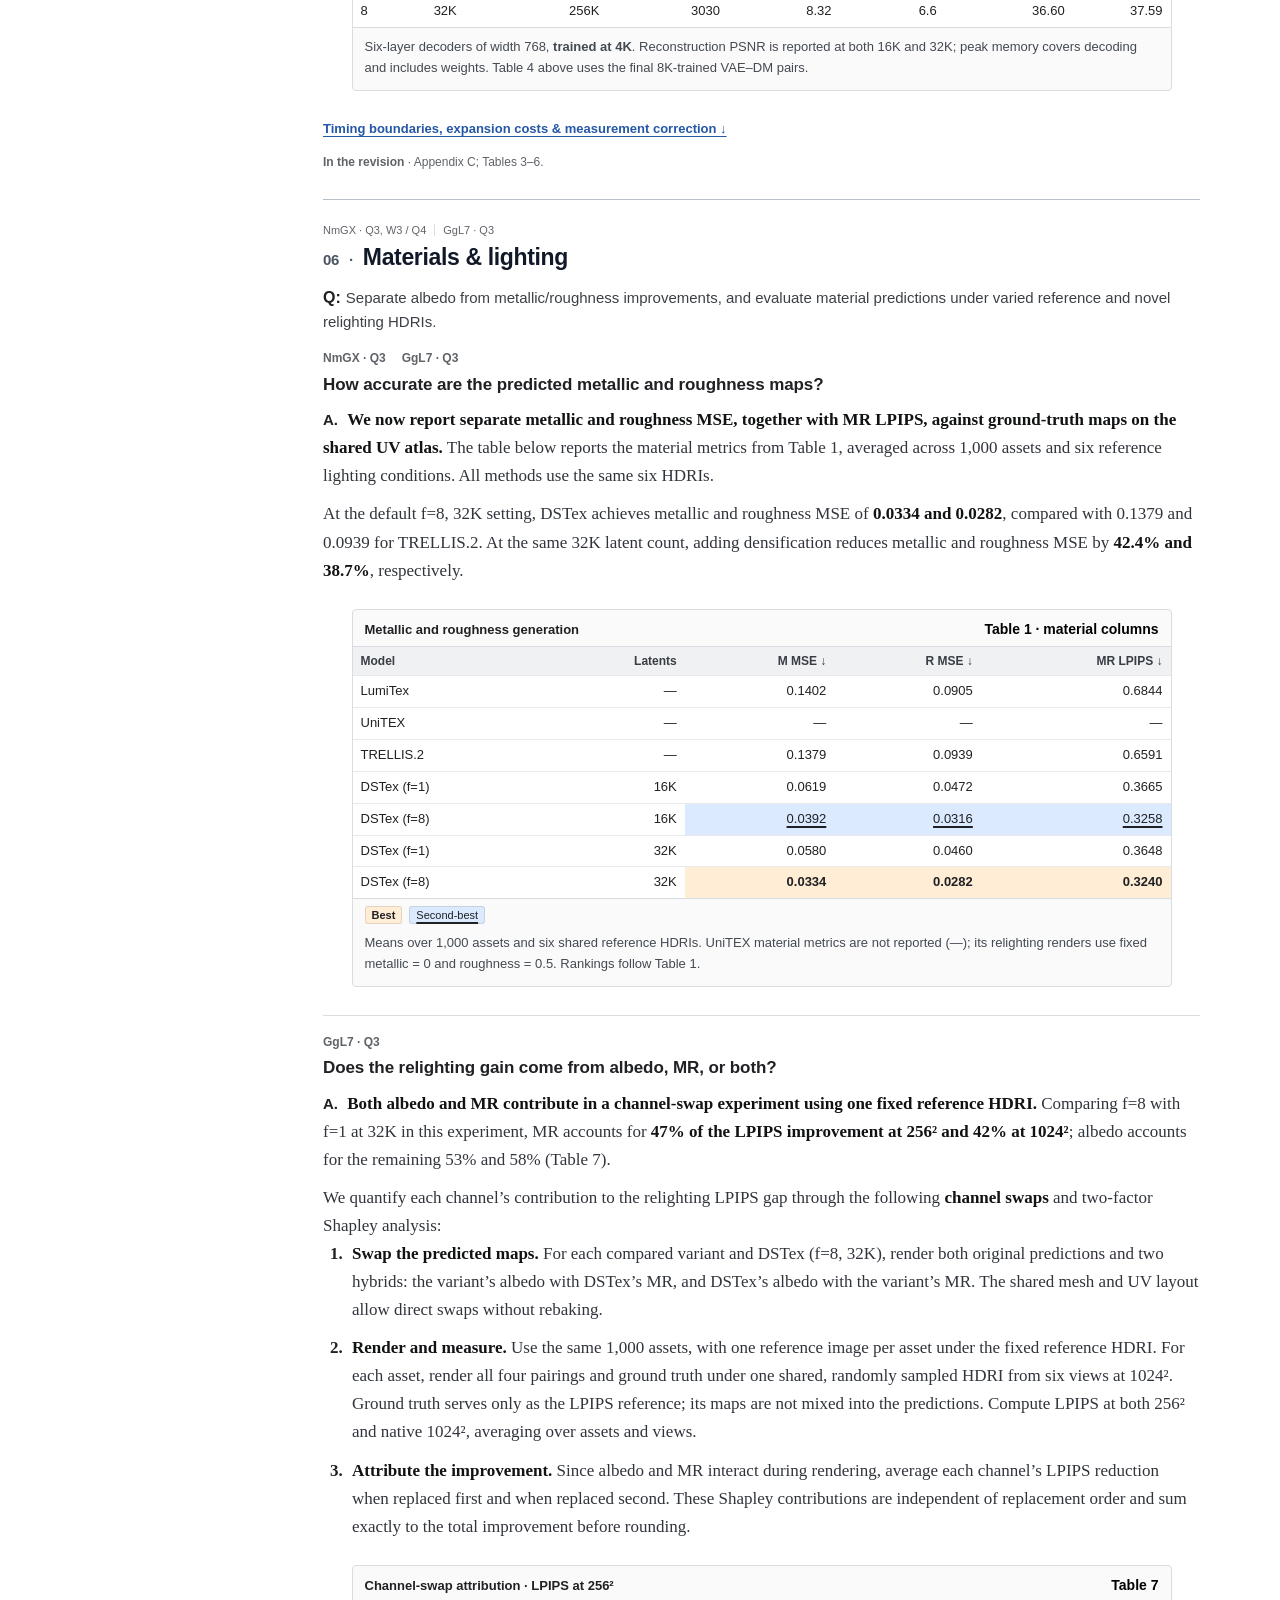
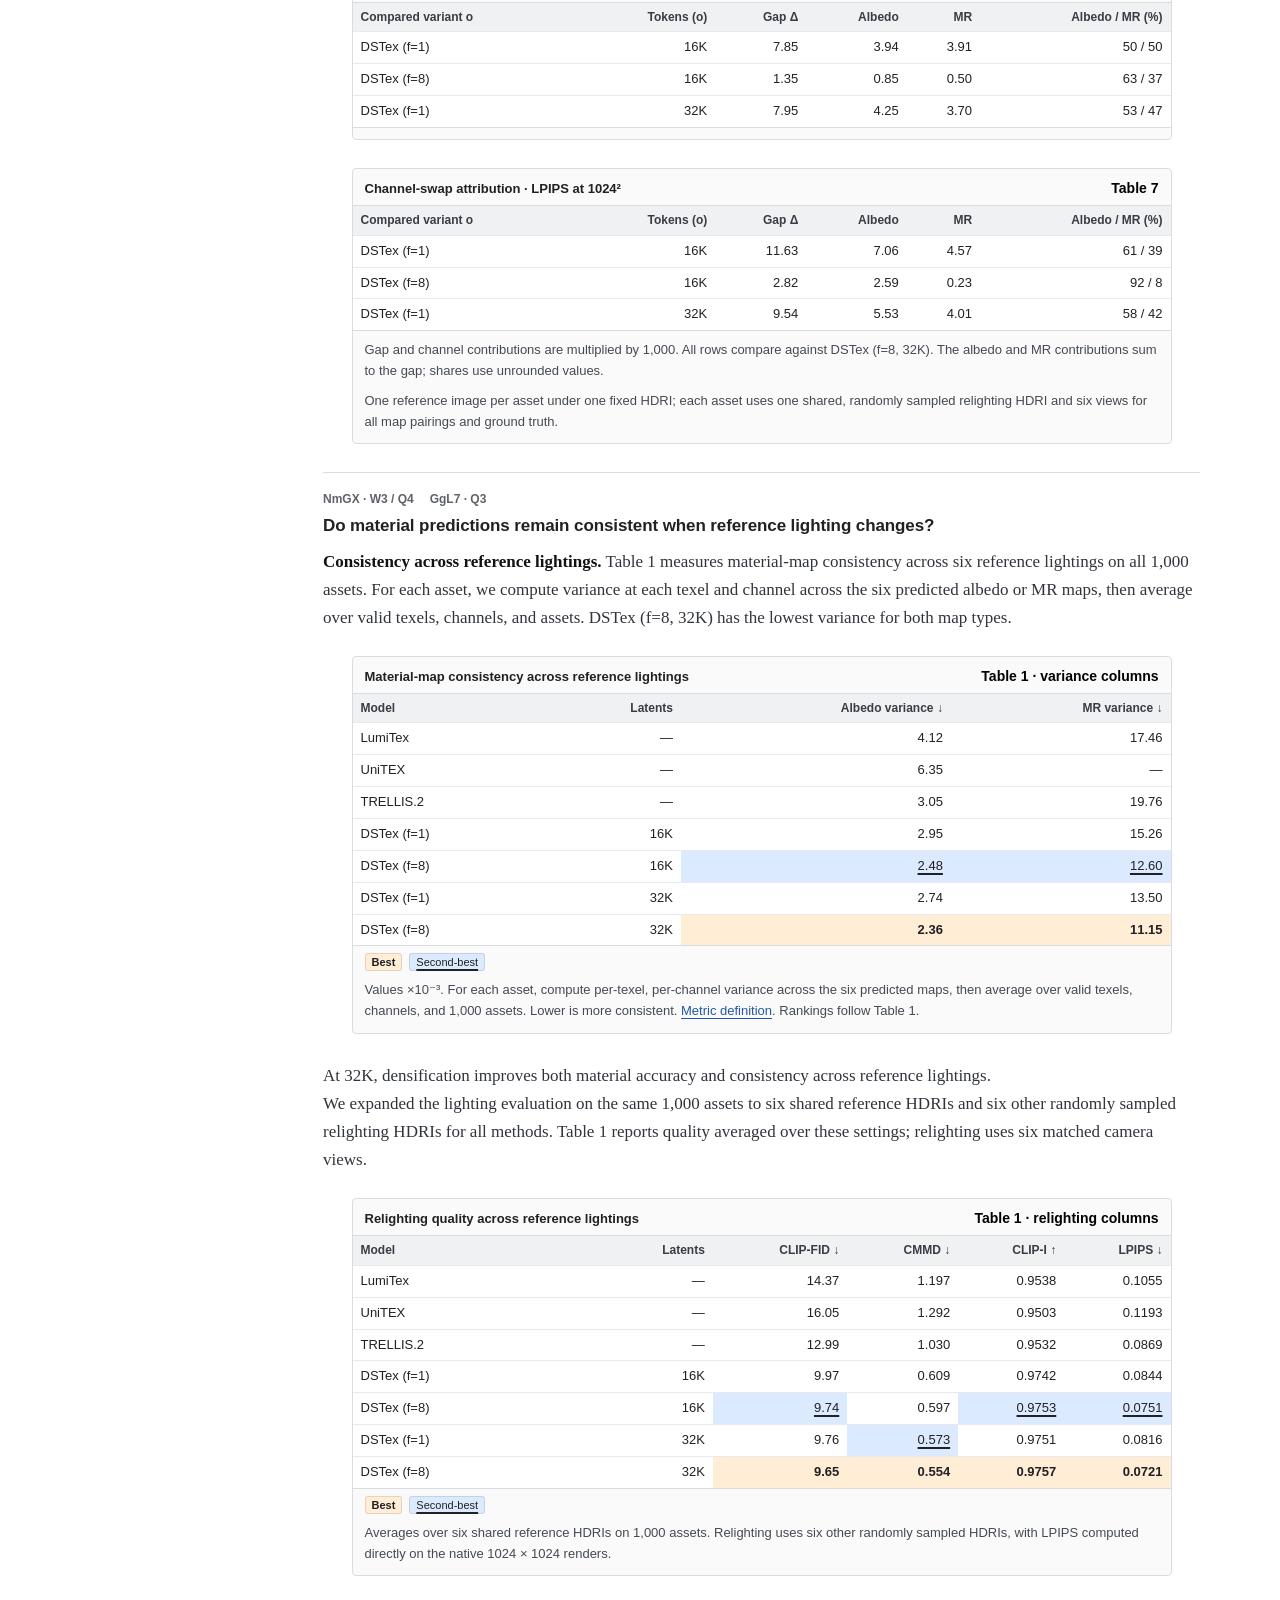
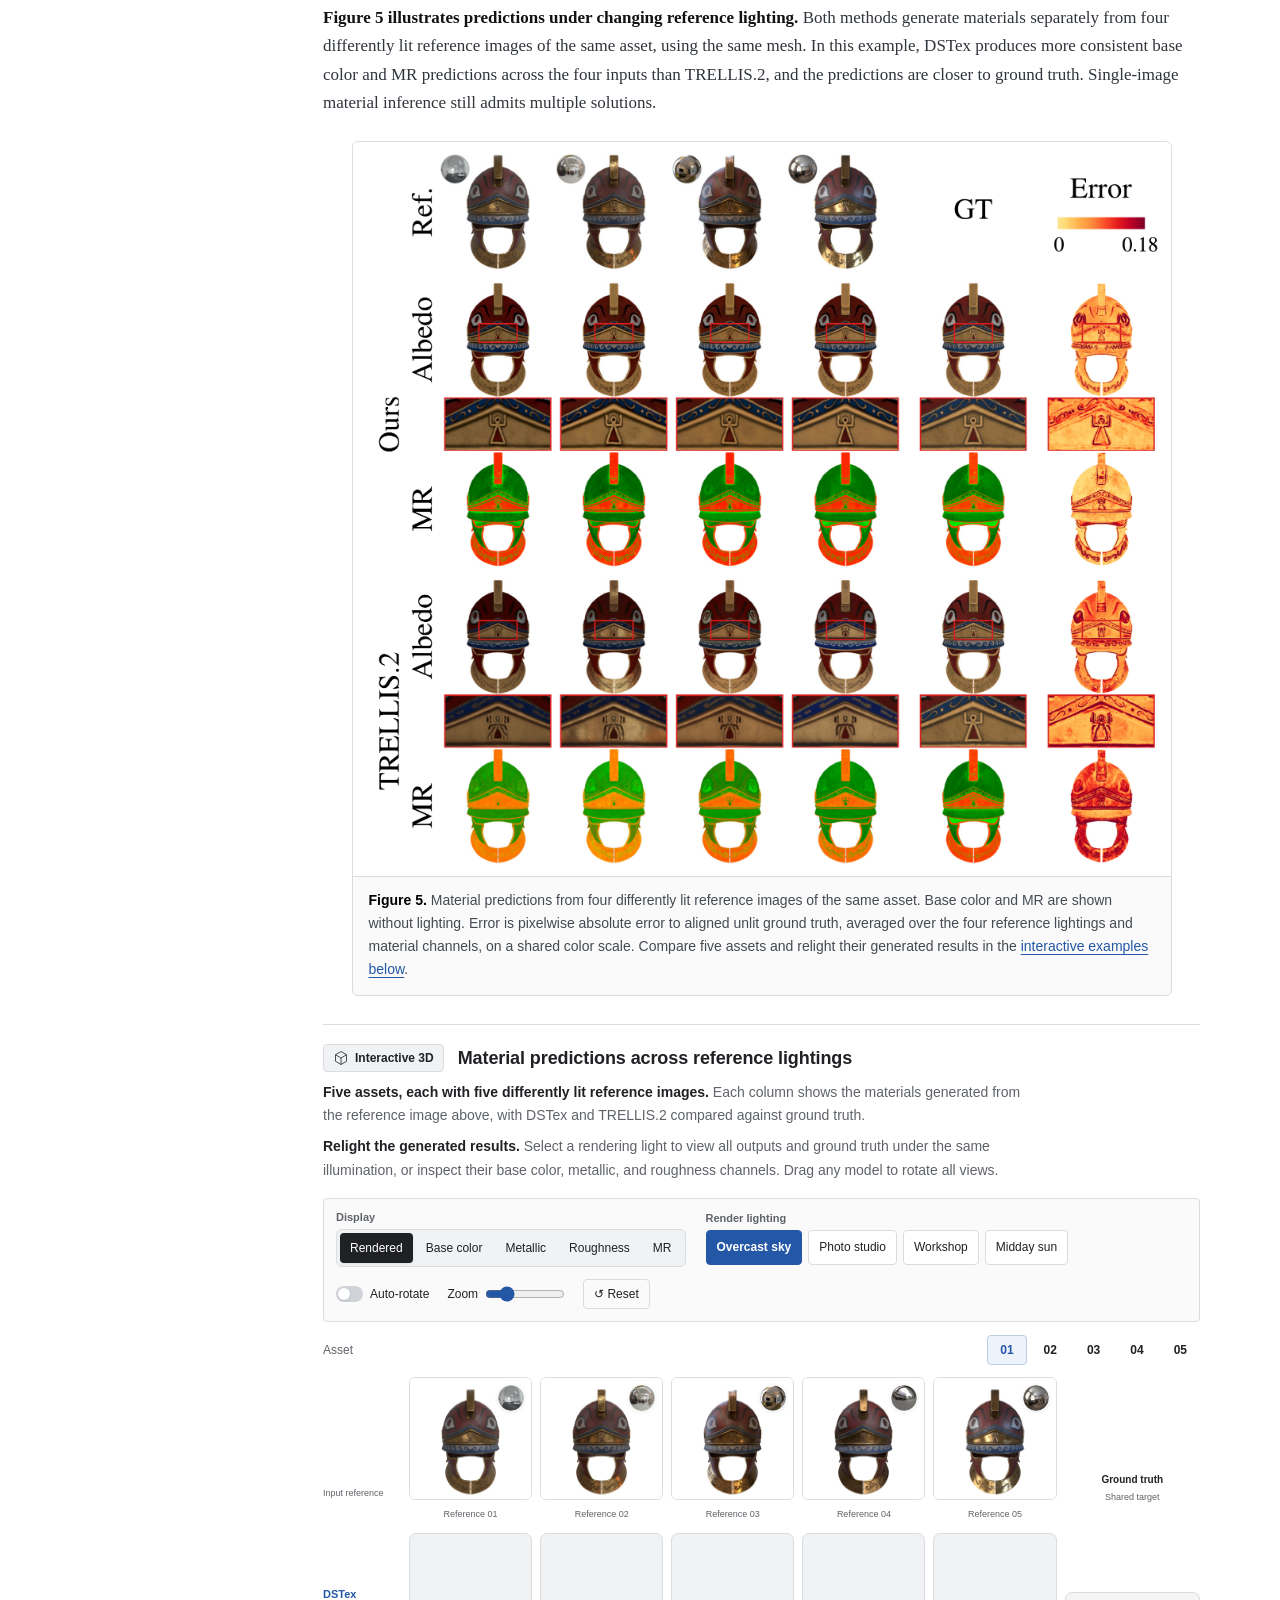
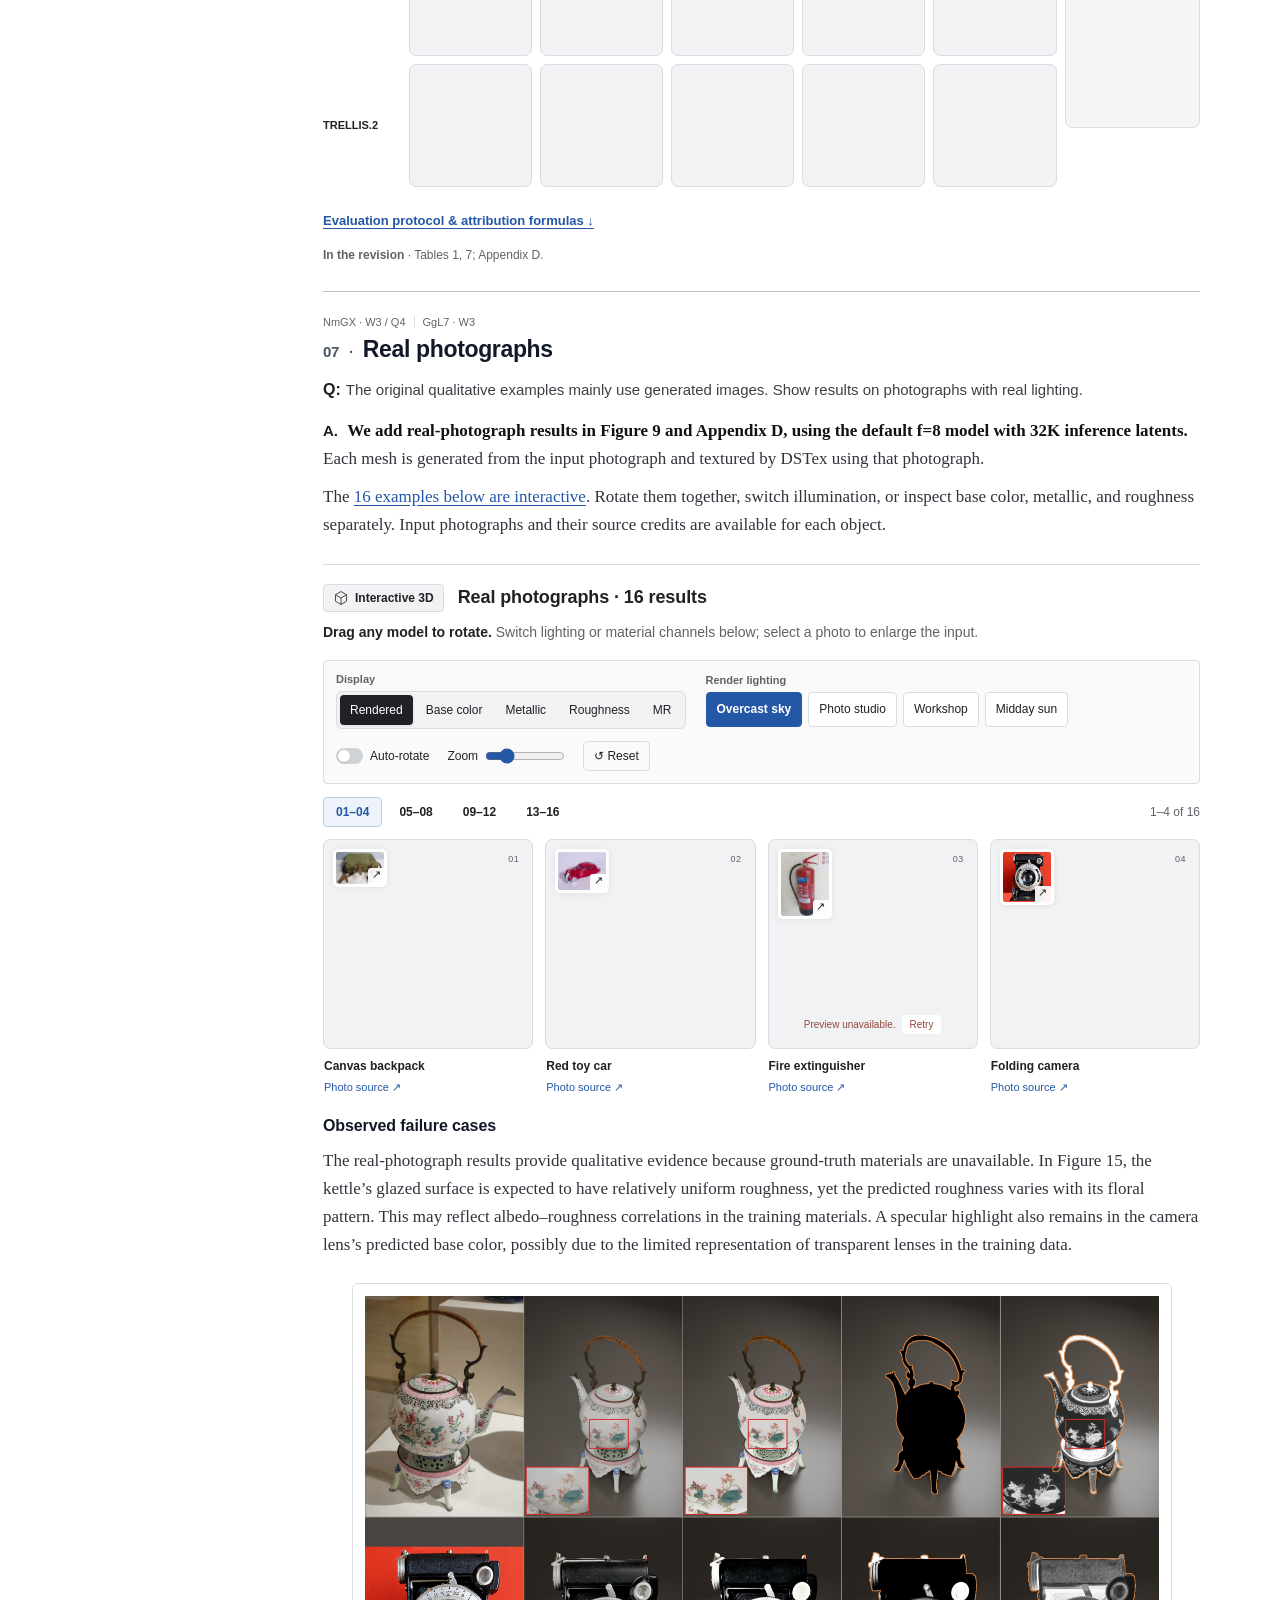
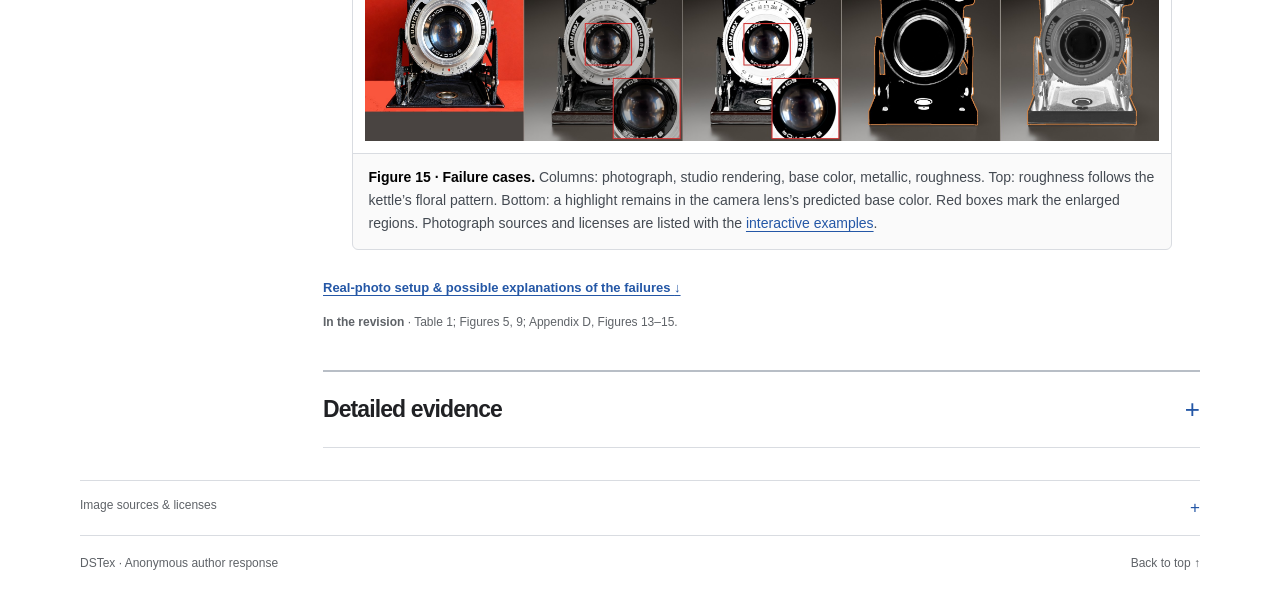
==== commit 578008d6: "Update material consistency results and reviewer evidence" ====
--- a/response.html
+++ b/response.html
@@ -10,7 +10,7 @@
 <link rel="icon" href="data:image/svg+xml,%3Csvg xmlns='http://www.w3.org/2000/svg' viewBox='0 0 40 40'%3E%3Crect width='40' height='40' rx='8' fill='%23202124'/%3E%3Cpath d='m20 7 12 7v12l-12 7-12-7V14zM8 14l12 7 12-7M20 21v12' fill='none' stroke='%23ffffff' stroke-width='2'/%3E%3C/svg%3E">
 <link rel="stylesheet" href="style.css?v=27d207633389">
 <link rel="stylesheet" href="response.css?v=be672da52eb2">
-<script src="response.js?v=38fae7fa63ed" defer></script>
+<script src="response.js?v=865744f9ef49" defer></script>
 </head>
 <body class="response-page" data-viewer-src="app.js?v=0b1dec18f0f3">
 <a class="skip-link" href="#responses">Skip to responses</a>
@@ -88,7 +88,7 @@
  <div class="answer" data-answer-for="UMid" hidden><p><strong>The new comparisons quantify the practical benefit of this design.</strong> At 4K inference latents, DSTex achieves higher held-out surface-query albedo PSNR than deeper and wider decoders at comparable forward decoding latency, with fewer parameters and lower peak decoding memory (<a href="#decoder-training-curves">Figure 10</a>; <a href="#decoder-costs">Table 3</a>).</p>
  <p>Across latent budgets, the 16K densified model reduces end-to-end runtime by <strong>45.5%</strong> relative to the 32K model without densification, while achieving lower metallic and roughness errors and lower relighting LPIPS (<a href="#latent-budget">Tables 1 and 4</a>). We acknowledge the mixed perceptual effects of relative FiLM and discuss that trade-off separately in <a href="#film">UMid W2</a>.</p>
  <p>Together, the Surface Encoder, dense surface decoder, and image- and geometry-conditioned DS-DiT form a <strong>complete native PBR generation framework</strong>. Table 2 below isolates the reconstruction gains from the encoder and densification, while <a href="#appendix-generation">Table 1</a> evaluates the resulting generation quality.</p></div>
- <div class="evidence-table"><div class="evidence-title"><strong>Surface encoding and densification</strong><span>Table 2 · selected rows</span></div><div class="table-scroll" tabindex="0" role="region" aria-label="Results table"><table class="inline-results"><thead><tr class="column-groups"><th scope="colgroup" colspan="1">Configuration</th><th scope="colgroup" colspan="3">Albedo</th><th scope="colgroup" colspan="3">Metallic–roughness</th></tr><tr><th scope="col">Model</th><th scope="col">PSNR ↑</th><th scope="col">LPIPS ↓</th><th scope="col">SSIM ↑</th><th scope="col">PSNR ↑</th><th scope="col">LPIPS ↓</th><th scope="col">SSIM ↑</th></tr></thead><tbody><tr><td>Cross-attention encoder / f=1</td><td>29.40</td><td>0.2465</td><td>0.8386</td><td>31.51</td><td>0.1205</td><td>0.8719</td></tr><tr><td>Surface Encoder / f=1</td><td>31.63</td><td>0.1820</td><td>0.8732</td><td>33.81</td><td>0.0746</td><td>0.8848</td></tr><tr><td>Surface Encoder + densifier / f=8</td><td class="best" title="Best">34.22</td><td>0.1342</td><td class="best" title="Best">0.9154</td><td class="best" title="Best">35.21</td><td>0.0618</td><td>0.9091</td></tr></tbody></table></div><div class="table-ranking" aria-label="Cell highlights"><span class="rank-key best">Best</span><span class="rank-key second">Second-best</span></div><p class="table-note">4K training, 16K inference with fixed weights; 1,000 assets. PSNR is in dB. Cell highlights follow Table 2.</p></div>
+ <div class="evidence-table"><div class="evidence-title"><strong>Surface encoding and densification</strong><span>Table 2 · selected rows</span></div><div class="table-scroll" tabindex="0" role="region" aria-label="Results table"><table class="inline-results"><thead><tr class="column-groups"><th scope="colgroup" colspan="1">Configuration</th><th scope="colgroup" colspan="3">Albedo</th><th scope="colgroup" colspan="3">Metallic–roughness</th></tr><tr><th scope="col">Model</th><th scope="col">PSNR ↑</th><th scope="col">LPIPS ↓</th><th scope="col">SSIM ↑</th><th scope="col">PSNR ↑</th><th scope="col">LPIPS ↓</th><th scope="col">SSIM ↑</th></tr></thead><tbody><tr><td>Cross-attention encoder / f=1</td><td>29.40</td><td>0.2465</td><td>0.8386</td><td>31.51</td><td>0.1205</td><td>0.8719</td></tr><tr><td>Surface Encoder / f=1</td><td>31.63</td><td>0.1820</td><td>0.8732</td><td>33.81</td><td>0.0746</td><td>0.8848</td></tr><tr><td>Absolute PE only / f=8</td><td>33.34</td><td>0.1349</td><td>0.9043</td><td class="second" title="Second-best">34.89</td><td class="best" title="Best">0.0552</td><td class="second" title="Second-best">0.9169</td></tr><tr><td>Surface Encoder + densifier / f=8</td><td class="best" title="Best">34.22</td><td>0.1342</td><td class="best" title="Best">0.9154</td><td class="best" title="Best">35.21</td><td>0.0618</td><td>0.9091</td></tr></tbody></table></div><div class="table-ranking" aria-label="Cell highlights"><span class="rank-key best">Best</span><span class="rank-key second">Second-best</span></div><p class="table-note">4K training, 16K inference with fixed weights; 1,000 assets. PSNR is in dB. Cell highlights follow Table 2. Both f=8 variants use the Surface Encoder and densifier; the last row additionally uses relative FiLM.</p></div>
  <p class="detail-link"><a href="#appendix-framework">Architecture details &amp; surface-token construction <span aria-hidden="true">↓</span></a></p>
  <p class="paper-location"><strong>In the revision</strong> · Sections 2–4; Tables 1–3.</p>
 </section>
@@ -131,7 +131,7 @@
  <p>Both 16K settings are evaluated on all 1,000 assets under the expanded lighting protocol: six shared reference HDRIs and six other randomly sampled relighting HDRIs. The <a href="#appendix-generation">complete generation table (Table 1)</a> reports all four latent/expansion settings. Nine of the eleven quality metrics numerically favor the densified 16K model over the unexpanded 32K model; both CMMD scores favor the latter. Both material-map variances are also lower. Within each variant (f=1 or f=8), the 16K and 32K evaluations use the same trained VAE and diffusion-model weights; only the inference latent count changes.</p></div>
  <div class="evidence-table"><div class="evidence-title"><strong>Generation across latent budgets</strong><span>Tables 1 & 4 · selected results</span></div><div class="table-scroll" tabindex="0" role="region" aria-label="Results table"><table class=""><thead><tr><th scope="col">Model</th><th scope="col">Latents</th><th scope="col">Time (s) ↓</th><th scope="col">Peak (GiB)</th><th scope="col">Relit LPIPS ↓</th><th scope="col">M MSE ↓</th><th scope="col">R MSE ↓</th><th scope="col">MR LPIPS ↓</th></tr></thead><tbody><tr><td>DSTex (f=1)</td><td>16K</td><td class="second" title="Second-best">17.94</td><td>35.8 / 39.2</td><td>0.0844</td><td>0.0619</td><td>0.0472</td><td>0.3665</td></tr><tr><td>DSTex (f=8)</td><td>16K</td><td>24.67</td><td>36.1 / 38.6</td><td class="second" title="Second-best">0.0751</td><td class="second" title="Second-best">0.0392</td><td class="second" title="Second-best">0.0316</td><td class="second" title="Second-best">0.3258</td></tr><tr><td>DSTex (f=1)</td><td>32K</td><td>45.25</td><td>38.4 / 40.9</td><td>0.0816</td><td>0.0580</td><td>0.0460</td><td>0.3648</td></tr><tr><td>DSTex (f=8)</td><td>32K</td><td>55.49</td><td>38.2 / 42.4</td><td class="best" title="Best">0.0721</td><td class="best" title="Best">0.0334</td><td class="best" title="Best">0.0282</td><td class="best" title="Best">0.3240</td></tr></tbody></table></div><div class="table-ranking" aria-label="Cell highlights"><span class="rank-key best">Best</span><span class="rank-key second">Second-best</span></div><p class="table-note">Peak GPU memory is measured per process over the full pipeline, including allocator reserve; values are median / maximum (Table 4). Highlights follow Table 1. The texture and relighting tables immediately below complete all eleven quality metrics, including both CMMD exceptions.</p></div>
  <div class="evidence-table"><div class="evidence-title"><strong>Texture quality at both latent budgets</strong><span>Table 1 · all four DSTex settings</span></div><div class="table-scroll" tabindex="0" role="region" aria-label="Results table"><table class="inline-results"><thead><tr><th scope="col">Model</th><th scope="col">Latents</th><th scope="col">CLIP-FID ↓</th><th scope="col">CMMD ↓</th><th scope="col">CLIP-I ↑</th><th scope="col">LPIPS ↓</th></tr></thead><tbody><tr><td>DSTex (f=1)</td><td>16K</td><td>12.46</td><td>0.872</td><td>0.9528</td><td>0.2025</td></tr><tr><td>DSTex (f=8)</td><td>16K</td><td class="second" title="Second-best">11.59</td><td>0.836</td><td class="second" title="Second-best">0.9559</td><td class="second" title="Second-best">0.1909</td></tr><tr><td>DSTex (f=1)</td><td>32K</td><td>12.12</td><td class="second" title="Second-best">0.824</td><td>0.9540</td><td>0.1965</td></tr><tr><td>DSTex (f=8)</td><td>32K</td><td class="best" title="Best">11.56</td><td class="best" title="Best">0.819</td><td class="best" title="Best">0.9560</td><td class="best" title="Best">0.1884</td></tr></tbody></table></div><div class="table-ranking" aria-label="Cell highlights"><span class="rank-key best">Best</span><span class="rank-key second">Second-best</span></div></div><div class="evidence-table"><div class="evidence-title"><strong>Relighting quality at both latent budgets</strong><span>Table 1 · all four DSTex settings</span></div><div class="table-scroll" tabindex="0" role="region" aria-label="Results table"><table class="inline-results"><thead><tr><th scope="col">Model</th><th scope="col">Latents</th><th scope="col">CLIP-FID ↓</th><th scope="col">CMMD ↓</th><th scope="col">CLIP-I ↑</th><th scope="col">LPIPS ↓</th></tr></thead><tbody><tr><td>DSTex (f=1)</td><td>16K</td><td>9.97</td><td>0.609</td><td>0.9742</td><td>0.0844</td></tr><tr><td>DSTex (f=8)</td><td>16K</td><td class="second" title="Second-best">9.74</td><td>0.597</td><td class="second" title="Second-best">0.9753</td><td class="second" title="Second-best">0.0751</td></tr><tr><td>DSTex (f=1)</td><td>32K</td><td>9.76</td><td class="second" title="Second-best">0.573</td><td>0.9751</td><td>0.0816</td></tr><tr><td>DSTex (f=8)</td><td>32K</td><td class="best" title="Best">9.65</td><td class="best" title="Best">0.554</td><td class="best" title="Best">0.9757</td><td class="best" title="Best">0.0721</td></tr></tbody></table></div><div class="table-ranking" aria-label="Cell highlights"><span class="rank-key best">Best</span><span class="rank-key second">Second-best</span></div></div>
- <div class="evidence-table"><div class="evidence-title"><strong>Material-map consistency at both latent budgets</strong><span>Table 1 · variance columns</span></div><div class="table-scroll" tabindex="0" role="region" aria-label="Results table"><table class=""><thead><tr><th scope="col">Model</th><th scope="col">Latents</th><th scope="col">Albedo variance ↓</th><th scope="col">MR variance ↓</th></tr></thead><tbody><tr><td>DSTex (f=1)</td><td>16K</td><td>2.95</td><td>15.26</td></tr><tr><td>DSTex (f=8)</td><td>16K</td><td class="second" title="Second-best">2.48</td><td class="second" title="Second-best">6.60</td></tr><tr><td>DSTex (f=1)</td><td>32K</td><td>2.74</td><td>13.50</td></tr><tr><td>DSTex (f=8)</td><td>32K</td><td class="best" title="Best">1.86</td><td class="best" title="Best">4.15</td></tr></tbody></table></div><div class="table-ranking" aria-label="Cell highlights"><span class="rank-key best">Best</span><span class="rank-key second">Second-best</span></div><p class="table-note">Values ×10⁻³; variance across the six reference-lighting outputs, averaged over valid texels, channels, and 1,000 assets. <a href="#appendix-consistency">Metric definition</a>.</p></div>
+ <div class="evidence-table"><div class="evidence-title"><strong>Material-map consistency at both latent budgets</strong><span>Table 1 · variance columns</span></div><div class="table-scroll" tabindex="0" role="region" aria-label="Results table"><table class=""><thead><tr><th scope="col">Model</th><th scope="col">Latents</th><th scope="col">Albedo variance ↓</th><th scope="col">MR variance ↓</th></tr></thead><tbody><tr><td>DSTex (f=1)</td><td>16K</td><td>2.95</td><td>15.26</td></tr><tr><td>DSTex (f=8)</td><td>16K</td><td class="second" title="Second-best">2.48</td><td class="second" title="Second-best">12.60</td></tr><tr><td>DSTex (f=1)</td><td>32K</td><td>2.74</td><td>13.50</td></tr><tr><td>DSTex (f=8)</td><td>32K</td><td class="best" title="Best">2.36</td><td class="best" title="Best">11.15</td></tr></tbody></table></div><div class="table-ranking" aria-label="Cell highlights"><span class="rank-key best">Best</span><span class="rank-key second">Second-best</span></div><p class="table-note">Values ×10⁻³; variance across the six reference-lighting outputs, averaged over valid texels, channels, and 1,000 assets. <a href="#appendix-consistency">Metric definition</a>.</p></div>
  <p class="detail-link"><a href="#appendix-runtime">Timing and evaluation details <span aria-hidden="true">↓</span></a></p>
  <p class="paper-location"><strong>In the revision</strong> · Section 4.3; Tables 1, 4; Figure 7.</p>
 </section>
@@ -139,9 +139,10 @@
  <div class="topic-kicker"><span class="topic-number">05</span><span class="reviewer-ref">GgL7 · W2 / Q2</span><span class="reviewer-ref">NmGX · W2 / Q2</span><span class="reviewer-ref">UMid · W3</span></div>
  <h2><span class="question-number">05</span><span class="question-title">Runtime &amp; memory</span></h2>
  <div class="concern"><p class="concern-label">Q:</p><p class="concern-text">Separate material decoding and texture baking, report memory, and show the cost of different expansion factors.</p></div>
- <div class="answer"><p><span class="answer-label">A.</span> <strong>At 32K, densification increases end-to-end runtime from 45.25 to 55.49 s (+22.6%) under the updated timing protocol.</strong> The added cost is in decoding and baking; diffusion sampling remains the main runtime bottleneck. Table 4 separates the stages and reports <a href="#runtime-memory">full-pipeline peak GPU memory</a>, including allocator reserve.</p>
+ <div class="answer"><p><span class="answer-label">A.</span> <strong>At 32K, densification increases end-to-end runtime from 45.25 to 55.49 s (+22.6%) under the updated timing protocol.</strong> The added cost is in decoding and baking; diffusion sampling remains the main runtime bottleneck.</p>
+ <p>In the default f=8, 32K configuration, material decoding takes <strong>2.98 s</strong> and 2K texture baking takes <strong>8.47 s</strong>. Full-pipeline peak GPU memory is <strong>38.2 GiB (median) / 42.4 GiB (maximum)</strong>, including allocator reserve (<a href="#runtime-memory">Table 4</a>).</p>
  <p>Table 4 reports mean stage times for all three baselines and both 32K DSTex configurations over the same 1,000 assets on A100 SXM4 GPUs. Timing includes input preparation through final textured GLB export and excludes model loading. For DSTex, baking includes UV rasterization, per-texel material queries, seam dilation, and transfer to host memory. The totals also appear alongside quality in <a href="#appendix-generation">Table 1</a>.</p></div>
- <div class="answer" id="runtime-measurement"><p><strong>We reviewed all evaluation pipelines and re-timed the baselines using this shared timing boundary.</strong> We removed redundant I/O while retaining each method’s required inference stages and default model settings, including MR generation for LumiTex. For DSTex, the cleanup addressed issues such as unused input-texture loading, repeated input reads, an intermediate mesh re-export, and duplicate texture-map writes; model weights, sampling steps, and guidance are unchanged.</p></div>
+ <div class="answer" id="runtime-measurement"><p><strong>We reviewed all evaluation pipelines and re-timed all methods using this shared timing boundary.</strong> We removed redundant I/O while retaining each method’s required inference stages and default model settings, including MR generation for LumiTex. For DSTex, the cleanup addressed issues such as unused input-texture loading, repeated input reads, an intermediate mesh re-export, and duplicate texture-map writes; model weights, sampling steps, and guidance are unchanged.</p></div>
  <div class="evidence-table"><div class="evidence-title"><strong>End-to-end runtime by stage</strong><span>Table 4 · seconds</span></div><div class="table-scroll" tabindex="0" role="region" aria-label="Results table"><table class=""><thead><tr><th scope="col">Stage</th><th scope="col">TRELLIS.2</th><th scope="col">UniTEX</th><th scope="col">LumiTex</th><th scope="col">DSTex f=8</th><th scope="col">DSTex f=1</th></tr></thead><tbody><tr><td>GLB loading and mesh preparation</td><td>0.12</td><td>1.31</td><td>0.33</td><td>0.26</td><td>0.25</td></tr><tr><td>Conditioning / geometry encoding</td><td>5.96</td><td>0.43</td><td>8.37</td><td>1.04</td><td>1.09</td></tr><tr><td>Diffusion sampling</td><td>2.51</td><td>58.43</td><td>59.28</td><td>40.98</td><td>40.42</td></tr><tr><td>Completion / material decoding</td><td>0.12</td><td>8.72</td><td>7.65</td><td>2.98</td><td>0.072</td></tr><tr><td>Texture baking (2K)</td><td>2.63</td><td>0.37</td><td>26.90</td><td>8.47</td><td>1.64</td></tr><tr><td>Textured GLB export</td><td>5.46</td><td>2.04</td><td>2.31</td><td>1.76</td><td>1.78</td></tr><tr class="total-row"><td>Total</td><td>16.80</td><td>71.30</td><td>104.84</td><td>55.49</td><td>45.25</td></tr></tbody></table></div><p class="table-note">Mean times over the same 1,000 assets, from input GLB loading to textured GLB export; model loading is excluded. Both DSTex columns use 32K latents, 25 sampling steps, and CFG 3. Baselines retain their default model settings; LumiTex includes MR generation. Stage labels group each method’s corresponding operations.</p></div>
  <div class="answer"><p>The Anchor Densifier operates after diffusion, expanding decoder features without lengthening the diffusion sequence. At a fixed latent count, this increases decoding and baking cost while sampling time remains similar. With DM sampling still the main runtime bottleneck, we identify <strong>distillation and quantization</strong> as future directions for faster, more memory-efficient inference (Section 5).</p></div>
  <div id="runtime-memory"><div class="evidence-table"><div class="evidence-title"><strong>Full-pipeline peak GPU memory</strong><span>Table 4 · GiB, median / maximum</span></div><div class="table-scroll" tabindex="0" role="region" aria-label="Results table"><table class=""><thead><tr><th scope="col">Model</th><th scope="col">16K latents</th><th scope="col">32K latents</th></tr></thead><tbody><tr><td>DSTex (f=1)</td><td>35.8 / 39.2</td><td>38.4 / 40.9</td></tr><tr><td>DSTex (f=8)</td><td>36.1 / 38.6</td><td>38.2 / 42.4</td></tr></tbody></table></div><p class="table-note">Peak GPU memory per process over the complete generation pipeline, including allocator reserve.</p></div></div>
@@ -161,6 +162,7 @@
  <p>At the default f=8, 32K setting, DSTex achieves metallic and roughness MSE of <strong>0.0334 and 0.0282</strong>, compared with 0.1379 and 0.0939 for TRELLIS.2. At the same 32K latent count, adding densification reduces metallic and roughness MSE by <strong>42.4% and 38.7%</strong>, respectively.</p>
  </div>
  <div class="evidence-table"><div class="evidence-title"><strong>Metallic and roughness generation</strong><span>Table 1 · material columns</span></div><div class="table-scroll" tabindex="0" role="region" aria-label="Results table"><table class=""><thead><tr><th scope="col">Model</th><th scope="col">Latents</th><th scope="col">M MSE ↓</th><th scope="col">R MSE ↓</th><th scope="col">MR LPIPS ↓</th></tr></thead><tbody><tr><td>LumiTex</td><td>—</td><td>0.1402</td><td>0.0905</td><td>0.6844</td></tr><tr><td>UniTEX</td><td>—</td><td>—</td><td>—</td><td>—</td></tr><tr><td>TRELLIS.2</td><td>—</td><td>0.1379</td><td>0.0939</td><td>0.6591</td></tr><tr><td>DSTex (f=1)</td><td>16K</td><td>0.0619</td><td>0.0472</td><td>0.3665</td></tr><tr><td>DSTex (f=8)</td><td>16K</td><td class="second" title="Second-best">0.0392</td><td class="second" title="Second-best">0.0316</td><td class="second" title="Second-best">0.3258</td></tr><tr><td>DSTex (f=1)</td><td>32K</td><td>0.0580</td><td>0.0460</td><td>0.3648</td></tr><tr><td>DSTex (f=8)</td><td>32K</td><td class="best" title="Best">0.0334</td><td class="best" title="Best">0.0282</td><td class="best" title="Best">0.3240</td></tr></tbody></table></div><div class="table-ranking" aria-label="Cell highlights"><span class="rank-key best">Best</span><span class="rank-key second">Second-best</span></div><p class="table-note">Means over 1,000 assets and six shared reference HDRIs. UniTEX material metrics are not reported (—); its relighting renders use fixed metallic = 0 and roughness = 0.5. Rankings follow Table 1.</p></div>
+ <div data-consistency-slot="accuracy"></div>
  </div>
  <div class="reply-part" id="channel-attribution">
  <p class="reply-part-ref"><span data-answer-for="all GgL7">GgL7 · Q3</span><span data-answer-for="NmGX" hidden>Additional analysis · channel contributions</span></p>
@@ -177,8 +179,11 @@
  <div data-lighting-slot="materials"><div class="reply-part" id="lighting-evidence">
  <p class="reply-part-ref"><span data-answer-for="all NmGX">NmGX · W3 / Q4</span><span data-answer-for="all GgL7">GgL7 · Q3</span></p>
  <h3 class="reply-part-title">Do material predictions remain consistent when reference lighting changes?</h3>
- <div class="answer"><p><span class="answer-label">A.</span> <strong>Table 1 now measures material-map consistency across six reference lightings on all 1,000 assets.</strong> For each asset, we compute variance at each texel and channel across the six predicted albedo or MR maps, then average over valid texels, channels, and assets. DSTex (f=8, 32K) has the lowest variance for both map types.</p></div>
- <div class="evidence-table"><div class="evidence-title"><strong>Material-map consistency across reference lightings</strong><span>Table 1 · variance columns</span></div><div class="table-scroll" tabindex="0" role="region" aria-label="Results table"><table class=""><thead><tr><th scope="col">Model</th><th scope="col">Latents</th><th scope="col">Albedo variance ↓</th><th scope="col">MR variance ↓</th></tr></thead><tbody><tr><td>LumiTex</td><td>—</td><td>4.12</td><td>17.46</td></tr><tr><td>UniTEX</td><td>—</td><td>6.35</td><td>—</td></tr><tr><td>TRELLIS.2</td><td>—</td><td>3.05</td><td>19.76</td></tr><tr><td>DSTex (f=1)</td><td>16K</td><td>2.95</td><td>15.26</td></tr><tr><td>DSTex (f=8)</td><td>16K</td><td class="second" title="Second-best">2.48</td><td class="second" title="Second-best">6.60</td></tr><tr><td>DSTex (f=1)</td><td>32K</td><td>2.74</td><td>13.50</td></tr><tr><td>DSTex (f=8)</td><td>32K</td><td class="best" title="Best">1.86</td><td class="best" title="Best">4.15</td></tr></tbody></table></div><div class="table-ranking" aria-label="Cell highlights"><span class="rank-key best">Best</span><span class="rank-key second">Second-best</span></div><p class="table-note">Values ×10⁻³. For each asset, compute per-texel, per-channel variance across the six predicted maps, then average over valid texels, channels, and 1,000 assets. Lower is more consistent. <a href="#appendix-consistency">Metric definition</a>. Rankings follow Table 1.</p></div>
+ <div data-consistency-slot="lighting"><div id="material-consistency">
+ <div class="answer"><p><strong>Consistency across reference lightings.</strong> Table 1 measures material-map consistency across six reference lightings on all 1,000 assets. For each asset, we compute variance at each texel and channel across the six predicted albedo or MR maps, then average over valid texels, channels, and assets. DSTex (f=8, 32K) has the lowest variance for both map types.</p></div>
+ <div class="evidence-table"><div class="evidence-title"><strong>Material-map consistency across reference lightings</strong><span>Table 1 · variance columns</span></div><div class="table-scroll" tabindex="0" role="region" aria-label="Results table"><table class=""><thead><tr><th scope="col">Model</th><th scope="col">Latents</th><th scope="col">Albedo variance ↓</th><th scope="col">MR variance ↓</th></tr></thead><tbody><tr><td>LumiTex</td><td>—</td><td>4.12</td><td>17.46</td></tr><tr><td>UniTEX</td><td>—</td><td>6.35</td><td>—</td></tr><tr><td>TRELLIS.2</td><td>—</td><td>3.05</td><td>19.76</td></tr><tr><td>DSTex (f=1)</td><td>16K</td><td>2.95</td><td>15.26</td></tr><tr><td>DSTex (f=8)</td><td>16K</td><td class="second" title="Second-best">2.48</td><td class="second" title="Second-best">12.60</td></tr><tr><td>DSTex (f=1)</td><td>32K</td><td>2.74</td><td>13.50</td></tr><tr><td>DSTex (f=8)</td><td>32K</td><td class="best" title="Best">2.36</td><td class="best" title="Best">11.15</td></tr></tbody></table></div><div class="table-ranking" aria-label="Cell highlights"><span class="rank-key best">Best</span><span class="rank-key second">Second-best</span></div><p class="table-note">Values ×10⁻³. For each asset, compute per-texel, per-channel variance across the six predicted maps, then average over valid texels, channels, and 1,000 assets. Lower is more consistent. <a href="#appendix-consistency">Metric definition</a>. Rankings follow Table 1.</p></div>
+ <div class="answer"><p>At 32K, densification improves both material accuracy and consistency across reference lightings.</p></div>
+ </div></div>
  <div class="answer"><p>We expanded the lighting evaluation on the same 1,000 assets to six shared reference HDRIs and six other randomly sampled relighting HDRIs for all methods. Table 1 reports quality averaged over these settings; relighting uses six matched camera views.</p></div>
  <div class="evidence-table"><div class="evidence-title"><strong>Relighting quality across reference lightings</strong><span>Table 1 · relighting columns</span></div><div class="table-scroll" tabindex="0" role="region" aria-label="Results table"><table class="inline-results"><thead><tr><th scope="col">Model</th><th scope="col">Latents</th><th scope="col">CLIP-FID ↓</th><th scope="col">CMMD ↓</th><th scope="col">CLIP-I ↑</th><th scope="col">LPIPS ↓</th></tr></thead><tbody><tr><td>LumiTex</td><td>—</td><td>14.37</td><td>1.197</td><td>0.9538</td><td>0.1055</td></tr><tr><td>UniTEX</td><td>—</td><td>16.05</td><td>1.292</td><td>0.9503</td><td>0.1193</td></tr><tr><td>TRELLIS.2</td><td>—</td><td>12.99</td><td>1.030</td><td>0.9532</td><td>0.0869</td></tr><tr><td>DSTex (f=1)</td><td>16K</td><td>9.97</td><td>0.609</td><td>0.9742</td><td>0.0844</td></tr><tr><td>DSTex (f=8)</td><td>16K</td><td class="second" title="Second-best">9.74</td><td>0.597</td><td class="second" title="Second-best">0.9753</td><td class="second" title="Second-best">0.0751</td></tr><tr><td>DSTex (f=1)</td><td>32K</td><td>9.76</td><td class="second" title="Second-best">0.573</td><td>0.9751</td><td>0.0816</td></tr><tr><td>DSTex (f=8)</td><td>32K</td><td class="best" title="Best">9.65</td><td class="best" title="Best">0.554</td><td class="best" title="Best">0.9757</td><td class="best" title="Best">0.0721</td></tr></tbody></table></div><div class="table-ranking" aria-label="Cell highlights"><span class="rank-key best">Best</span><span class="rank-key second">Second-best</span></div><p class="table-note">Averages over six shared reference HDRIs on 1,000 assets. Relighting uses six other randomly sampled HDRIs, with LPIPS computed directly on the native 1024 × 1024 renders.</p></div>
  <div class="answer"><p><strong>Figure 5 illustrates predictions under changing reference lighting.</strong> Both methods generate materials separately from four differently lit reference images of the same asset, using the same mesh. In this example, DSTex produces more consistent base color and MR predictions across the four inputs than TRELLIS.2, and the predictions are closer to ground truth. Single-image material inference still admits multiple solutions.</p></div>
@@ -285,7 +290,7 @@
   <div class="topic-kicker">NmGX · W2 / Q2 &nbsp; / &nbsp; UMid · Q1, W3 &nbsp; / &nbsp; GgL7 · W1 / Q1, W2 / Q2</div>
   <h3 id="appendix-runtime-title"><span>C.</span> Generation, runtime &amp; memory</h3>
   <h4 id="appendix-generation">Complete generation results · Table 1</h4>
-  <div class="evidence-table"><div class="evidence-title"><strong>Complete generation results</strong><span>Table 1</span></div><div class="table-scroll" tabindex="0" role="region" aria-label="Results table"><table class="full-results"><thead><tr class="column-groups"><th scope="colgroup" colspan="2">Configuration</th><th scope="colgroup" colspan="5">Texture (UV)</th><th scope="colgroup" colspan="4">Relighting (image)</th><th scope="colgroup" colspan="4">Material (UV)</th><th scope="colgroup" colspan="1">Runtime</th></tr><tr><th scope="col">Method</th><th scope="col">Latents</th><th scope="col">UV CLIP-FID ↓</th><th scope="col">UV CMMD ↓</th><th scope="col">UV CLIP-I ↑</th><th scope="col">UV LPIPS ↓</th><th scope="col">Albedo var. (×10⁻³) ↓</th><th scope="col">Relit CLIP-FID ↓</th><th scope="col">Relit CMMD ↓</th><th scope="col">Relit CLIP-I ↑</th><th scope="col">Relit LPIPS ↓</th><th scope="col">M MSE ↓</th><th scope="col">R MSE ↓</th><th scope="col">MR LPIPS ↓</th><th scope="col">MR var. (×10⁻³) ↓</th><th scope="col">Time (s) ↓</th></tr></thead><tbody><tr><td>LumiTex</td><td>—</td><td>14.58</td><td>1.263</td><td>0.9341</td><td>0.2867</td><td>4.12</td><td>14.37</td><td>1.197</td><td>0.9538</td><td>0.1055</td><td>0.1402</td><td>0.0905</td><td>0.6844</td><td>17.46</td><td>104.84</td></tr><tr><td>UniTEX</td><td>—</td><td>15.23</td><td>1.272</td><td>0.9274</td><td>0.3041</td><td>6.35</td><td>16.05</td><td>1.292</td><td>0.9503</td><td>0.1193</td><td>—</td><td>—</td><td>—</td><td>—</td><td>71.30</td></tr><tr><td>TRELLIS.2</td><td>—</td><td>14.29</td><td>1.154</td><td>0.9346</td><td>0.2840</td><td>3.05</td><td>12.99</td><td>1.030</td><td>0.9532</td><td>0.0869</td><td>0.1379</td><td>0.0939</td><td>0.6591</td><td>19.76</td><td class="best" title="Best">16.80</td></tr><tr><td>DSTex (f=1)</td><td>16K</td><td>12.46</td><td>0.872</td><td>0.9528</td><td>0.2025</td><td>2.95</td><td>9.97</td><td>0.609</td><td>0.9742</td><td>0.0844</td><td>0.0619</td><td>0.0472</td><td>0.3665</td><td>15.26</td><td class="second" title="Second-best">17.94</td></tr><tr><td>DSTex (f=8)</td><td>16K</td><td class="second" title="Second-best">11.59</td><td>0.836</td><td class="second" title="Second-best">0.9559</td><td class="second" title="Second-best">0.1909</td><td class="second" title="Second-best">2.48</td><td class="second" title="Second-best">9.74</td><td>0.597</td><td class="second" title="Second-best">0.9753</td><td class="second" title="Second-best">0.0751</td><td class="second" title="Second-best">0.0392</td><td class="second" title="Second-best">0.0316</td><td class="second" title="Second-best">0.3258</td><td class="second" title="Second-best">6.60</td><td>24.67</td></tr><tr><td>DSTex (f=1)</td><td>32K</td><td>12.12</td><td class="second" title="Second-best">0.824</td><td>0.9540</td><td>0.1965</td><td>2.74</td><td>9.76</td><td class="second" title="Second-best">0.573</td><td>0.9751</td><td>0.0816</td><td>0.0580</td><td>0.0460</td><td>0.3648</td><td>13.50</td><td>45.25</td></tr><tr><td>DSTex (f=8)</td><td>32K</td><td class="best" title="Best">11.56</td><td class="best" title="Best">0.819</td><td class="best" title="Best">0.9560</td><td class="best" title="Best">0.1884</td><td class="best" title="Best">1.86</td><td class="best" title="Best">9.65</td><td class="best" title="Best">0.554</td><td class="best" title="Best">0.9757</td><td class="best" title="Best">0.0721</td><td class="best" title="Best">0.0334</td><td class="best" title="Best">0.0282</td><td class="best" title="Best">0.3240</td><td class="best" title="Best">4.15</td><td>55.49</td></tr></tbody></table></div><div class="table-ranking" aria-label="Cell highlights"><span class="rank-key best">Best</span><span class="rank-key second">Second-best</span></div><p class="table-note">Quality is evaluated on 1,000 assets under the same six reference HDRIs. Variance measures per-texel variation across the six predicted maps (×10⁻³). Relighting LPIPS is computed directly on native 1024 × 1024 renders. <a href="#appendix-materials">Material evaluation details</a> give the aggregation and relighting protocol. UniTEX material metrics are not reported (—); relighting uses fixed metallic = 0 and roughness = 0.5. Times are mean per-asset end-to-end runtime over the same asset set. As in Table 1, orange with bold marks the best value; blue with an underline marks the second-best.</p><p class="table-note">Baselines: LumiTex (Bao et al., 2026), UniTEX (Liang et al., 2026), and TRELLIS.2 (Xiang et al., 2026).</p></div>
+  <div class="evidence-table"><div class="evidence-title"><strong>Complete generation results</strong><span>Table 1</span></div><div class="table-scroll" tabindex="0" role="region" aria-label="Results table"><table class="full-results"><thead><tr class="column-groups"><th scope="colgroup" colspan="2">Configuration</th><th scope="colgroup" colspan="5">Texture (UV)</th><th scope="colgroup" colspan="4">Relighting (image)</th><th scope="colgroup" colspan="4">Material (UV)</th><th scope="colgroup" colspan="1">Runtime</th></tr><tr><th scope="col">Method</th><th scope="col">Latents</th><th scope="col">UV CLIP-FID ↓</th><th scope="col">UV CMMD ↓</th><th scope="col">UV CLIP-I ↑</th><th scope="col">UV LPIPS ↓</th><th scope="col">Albedo var. (×10⁻³) ↓</th><th scope="col">Relit CLIP-FID ↓</th><th scope="col">Relit CMMD ↓</th><th scope="col">Relit CLIP-I ↑</th><th scope="col">Relit LPIPS ↓</th><th scope="col">M MSE ↓</th><th scope="col">R MSE ↓</th><th scope="col">MR LPIPS ↓</th><th scope="col">MR var. (×10⁻³) ↓</th><th scope="col">Time (s) ↓</th></tr></thead><tbody><tr><td>LumiTex</td><td>—</td><td>14.58</td><td>1.263</td><td>0.9341</td><td>0.2867</td><td>4.12</td><td>14.37</td><td>1.197</td><td>0.9538</td><td>0.1055</td><td>0.1402</td><td>0.0905</td><td>0.6844</td><td>17.46</td><td>104.84</td></tr><tr><td>UniTEX</td><td>—</td><td>15.23</td><td>1.272</td><td>0.9274</td><td>0.3041</td><td>6.35</td><td>16.05</td><td>1.292</td><td>0.9503</td><td>0.1193</td><td>—</td><td>—</td><td>—</td><td>—</td><td>71.30</td></tr><tr><td>TRELLIS.2</td><td>—</td><td>14.29</td><td>1.154</td><td>0.9346</td><td>0.2840</td><td>3.05</td><td>12.99</td><td>1.030</td><td>0.9532</td><td>0.0869</td><td>0.1379</td><td>0.0939</td><td>0.6591</td><td>19.76</td><td class="best" title="Best">16.80</td></tr><tr><td>DSTex (f=1)</td><td>16K</td><td>12.46</td><td>0.872</td><td>0.9528</td><td>0.2025</td><td>2.95</td><td>9.97</td><td>0.609</td><td>0.9742</td><td>0.0844</td><td>0.0619</td><td>0.0472</td><td>0.3665</td><td>15.26</td><td class="second" title="Second-best">17.94</td></tr><tr><td>DSTex (f=8)</td><td>16K</td><td class="second" title="Second-best">11.59</td><td>0.836</td><td class="second" title="Second-best">0.9559</td><td class="second" title="Second-best">0.1909</td><td class="second" title="Second-best">2.48</td><td class="second" title="Second-best">9.74</td><td>0.597</td><td class="second" title="Second-best">0.9753</td><td class="second" title="Second-best">0.0751</td><td class="second" title="Second-best">0.0392</td><td class="second" title="Second-best">0.0316</td><td class="second" title="Second-best">0.3258</td><td class="second" title="Second-best">12.60</td><td>24.67</td></tr><tr><td>DSTex (f=1)</td><td>32K</td><td>12.12</td><td class="second" title="Second-best">0.824</td><td>0.9540</td><td>0.1965</td><td>2.74</td><td>9.76</td><td class="second" title="Second-best">0.573</td><td>0.9751</td><td>0.0816</td><td>0.0580</td><td>0.0460</td><td>0.3648</td><td>13.50</td><td>45.25</td></tr><tr><td>DSTex (f=8)</td><td>32K</td><td class="best" title="Best">11.56</td><td class="best" title="Best">0.819</td><td class="best" title="Best">0.9560</td><td class="best" title="Best">0.1884</td><td class="best" title="Best">2.36</td><td class="best" title="Best">9.65</td><td class="best" title="Best">0.554</td><td class="best" title="Best">0.9757</td><td class="best" title="Best">0.0721</td><td class="best" title="Best">0.0334</td><td class="best" title="Best">0.0282</td><td class="best" title="Best">0.3240</td><td class="best" title="Best">11.15</td><td>55.49</td></tr></tbody></table></div><div class="table-ranking" aria-label="Cell highlights"><span class="rank-key best">Best</span><span class="rank-key second">Second-best</span></div><p class="table-note">Quality is evaluated on 1,000 assets under the same six reference HDRIs. Variance measures per-texel variation across the six predicted maps (×10⁻³). Relighting LPIPS is computed directly on native 1024 × 1024 renders. <a href="#appendix-materials">Material evaluation details</a> give the aggregation and relighting protocol. UniTEX material metrics are not reported (—); relighting uses fixed metallic = 0 and roughness = 0.5. Times are mean per-asset end-to-end runtime over the same asset set. As in Table 1, orange with bold marks the best value; blue with an underline marks the second-best.</p><p class="table-note">Baselines: LumiTex (Bao et al., 2026), UniTEX (Liang et al., 2026), and TRELLIS.2 (Xiang et al., 2026).</p></div>
   <h4>Timing boundaries</h4>
   <dl class="protocol-list">
    <div><dt>Complete generation · Tables 1 and 4</dt><dd>From reading the input GLB and constructing the scene to exporting the textured GLB and its 2K maps: preparation, conditioning, diffusion, decoding, baking, and export. Model loading is excluded. The <a href="#costs">stage breakdown is in the runtime reply</a>.</dd></div>
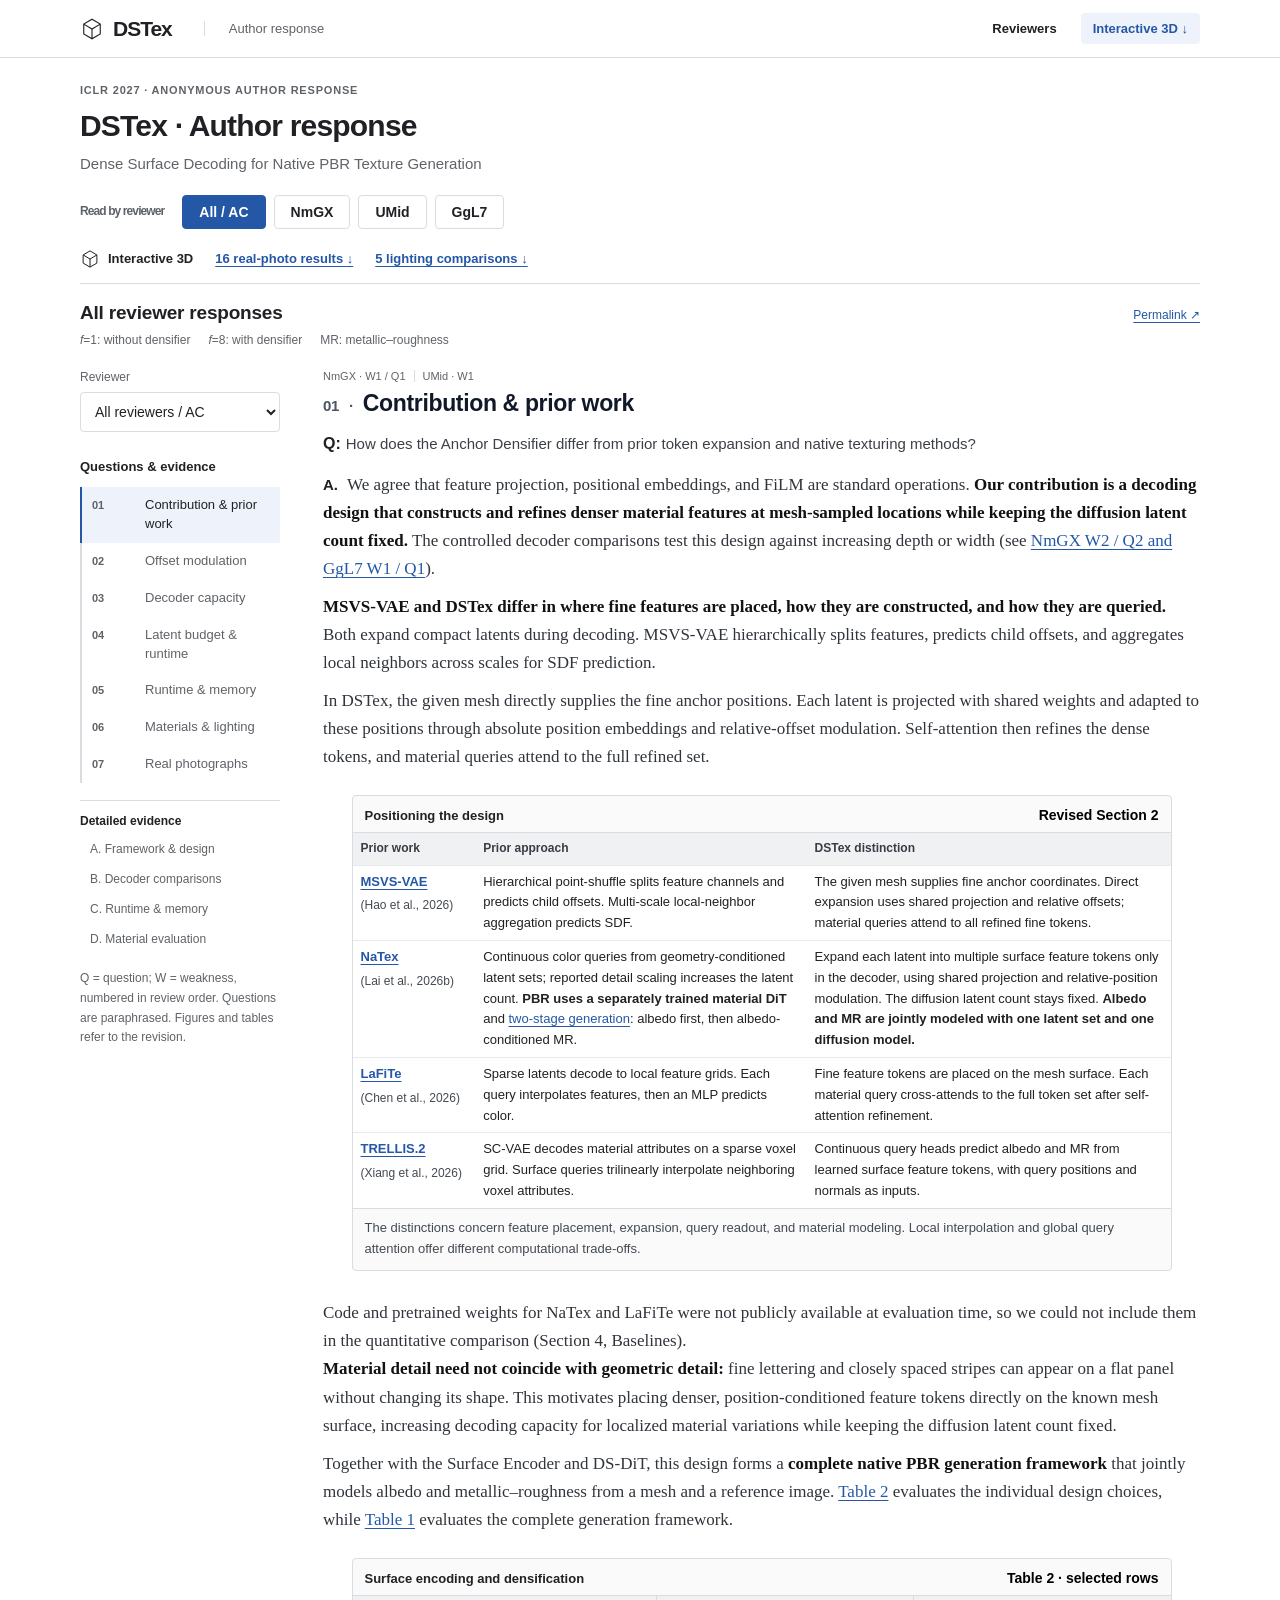
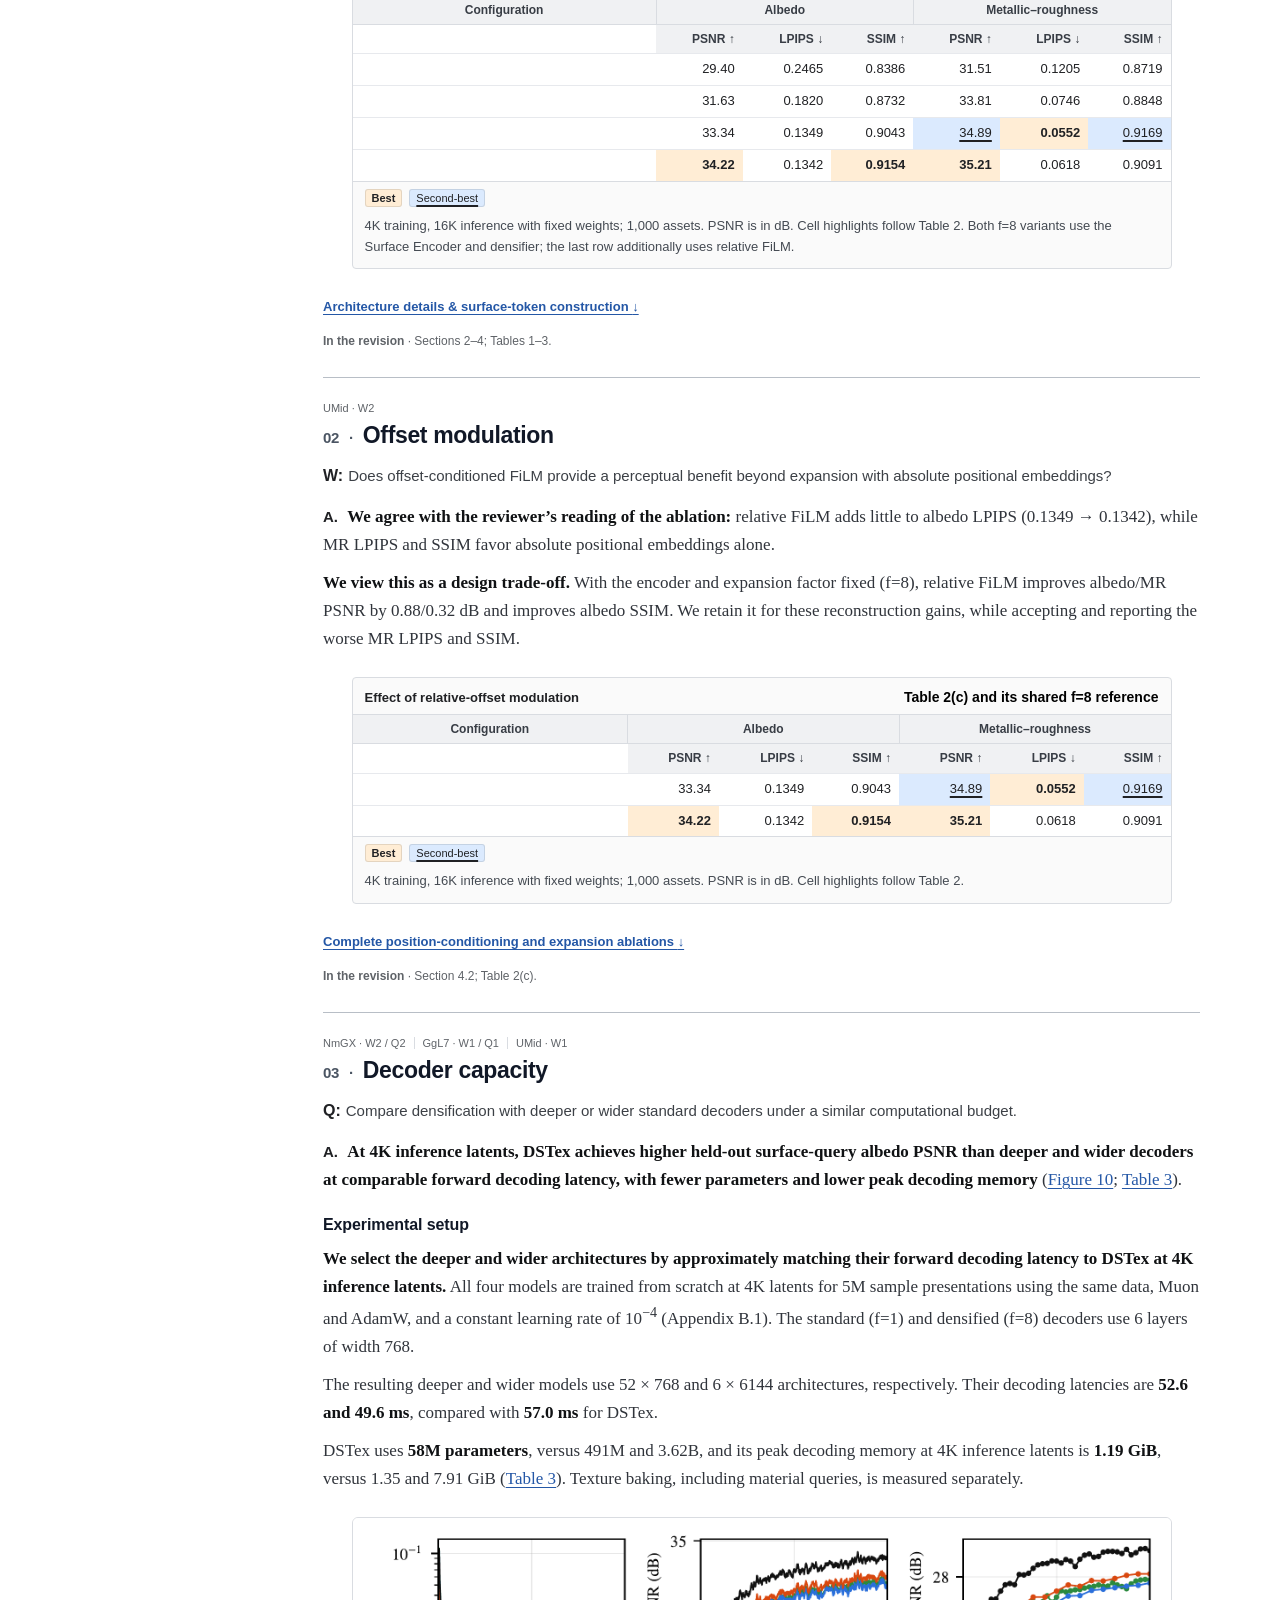
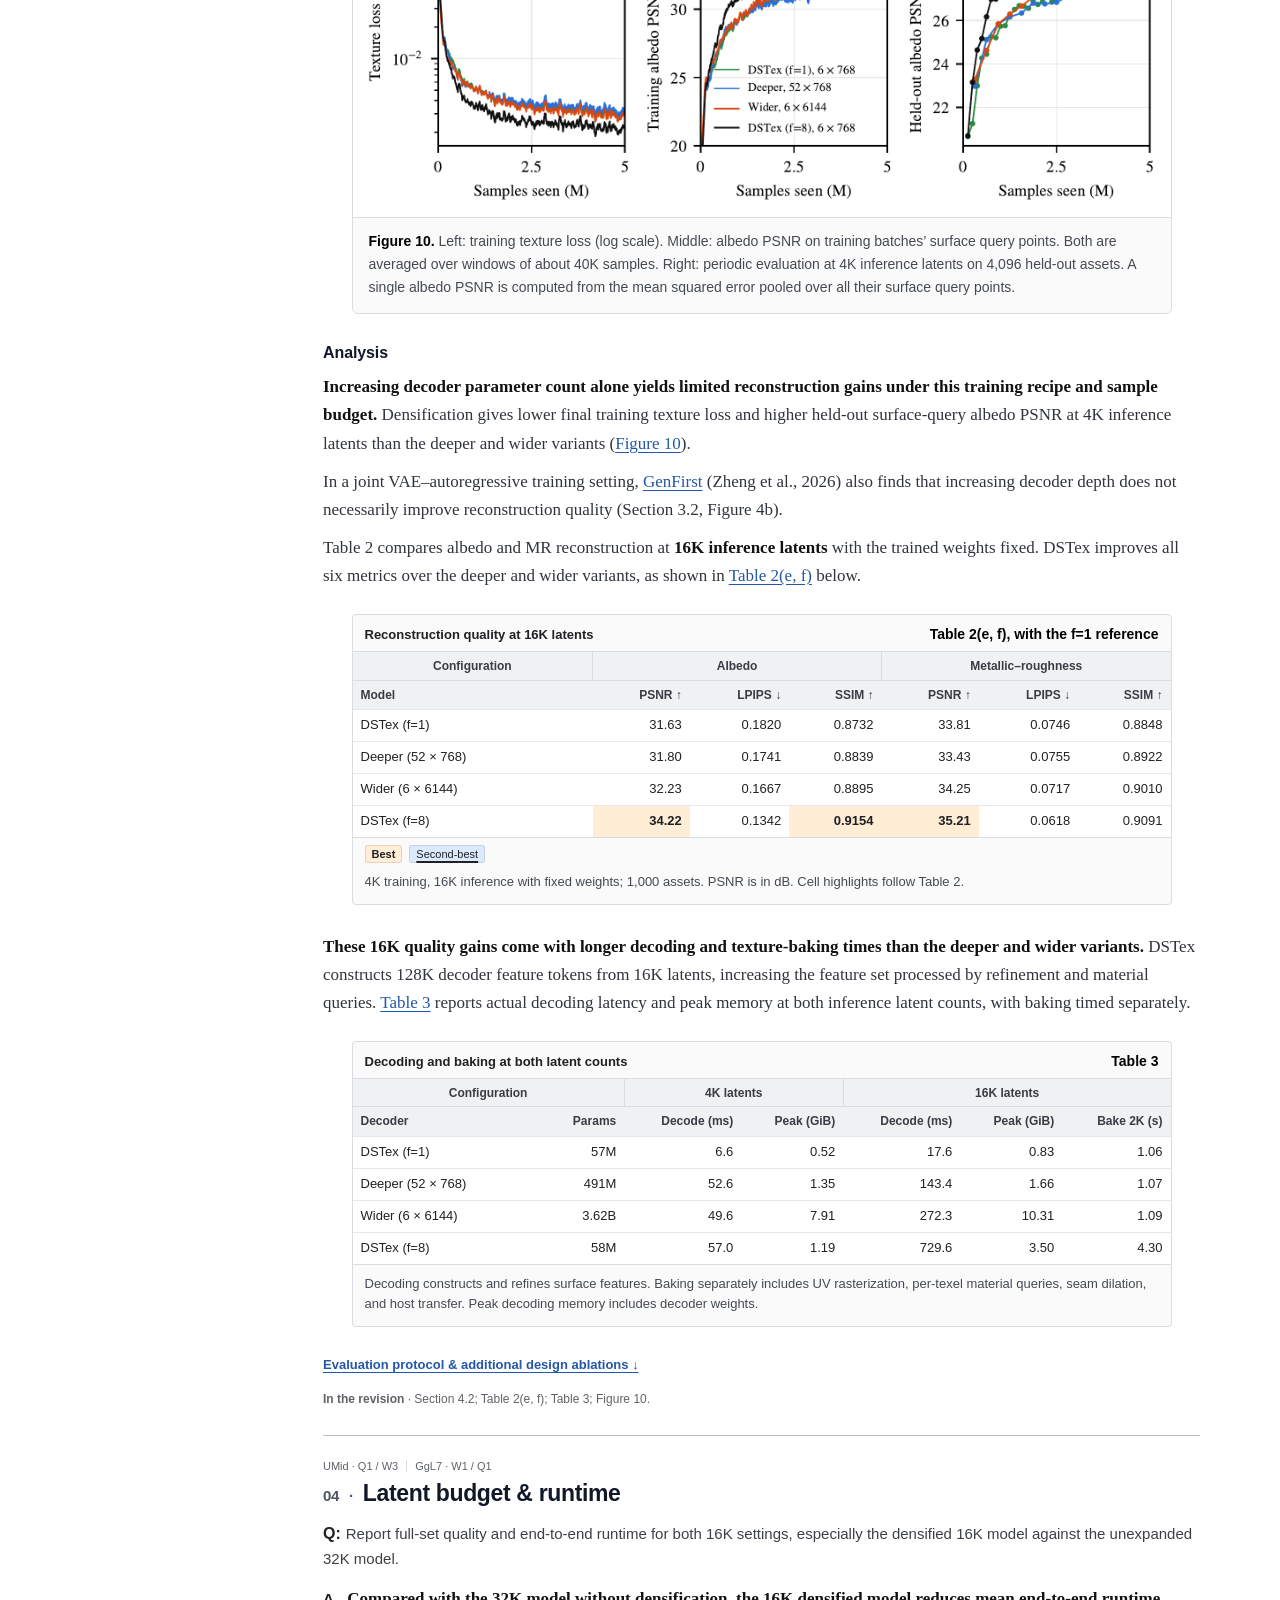
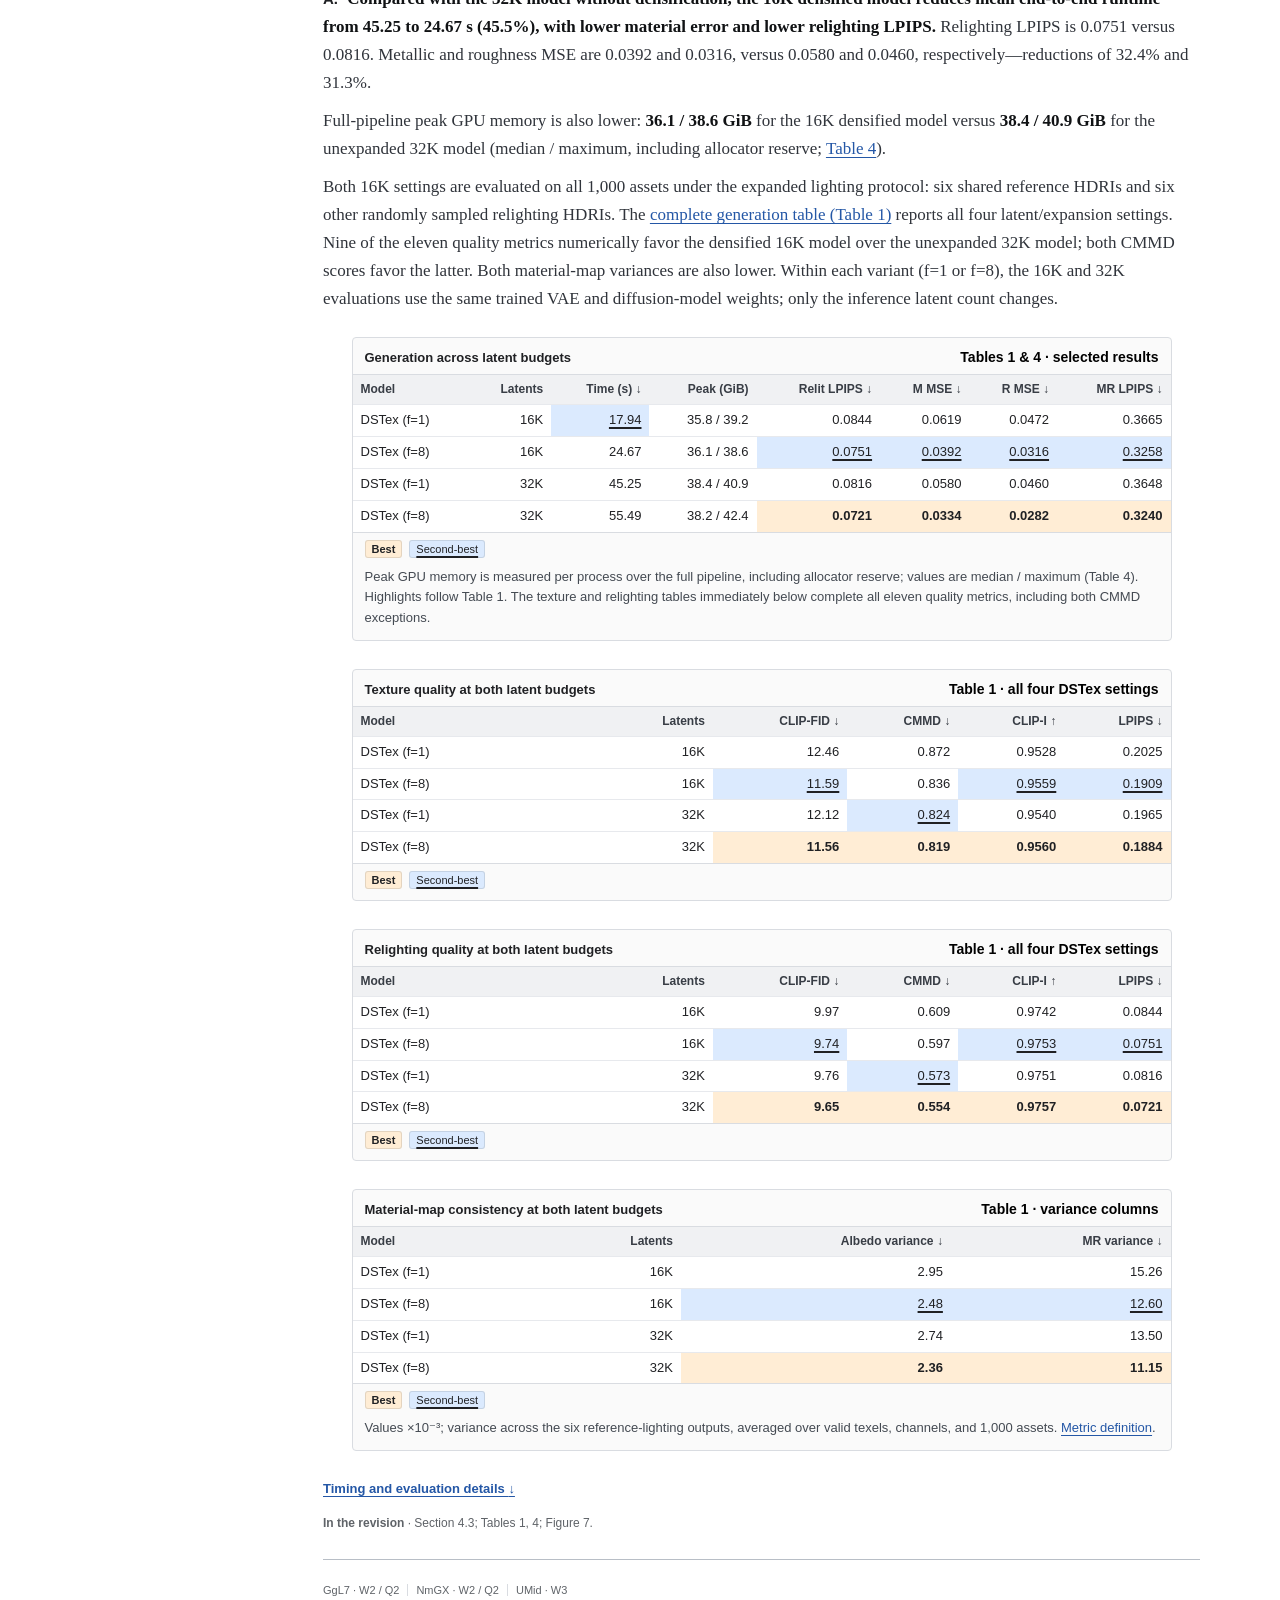
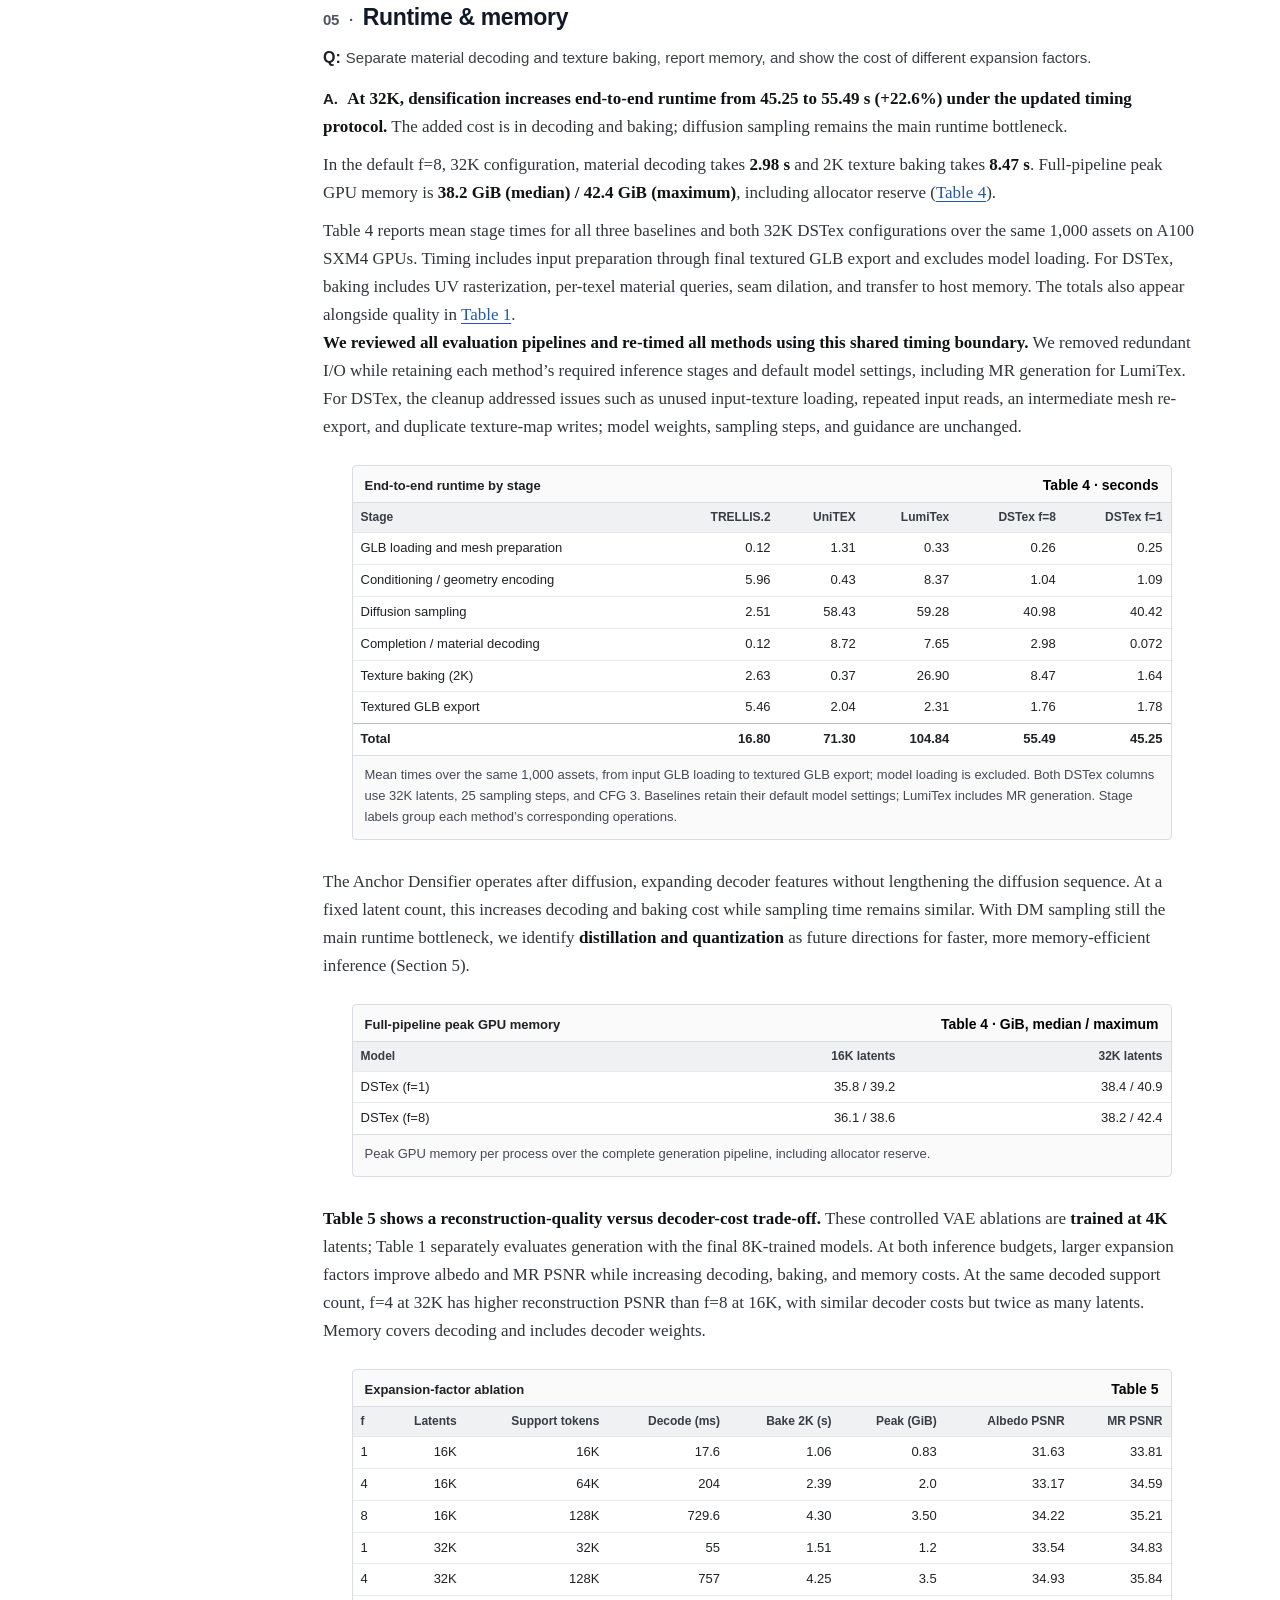
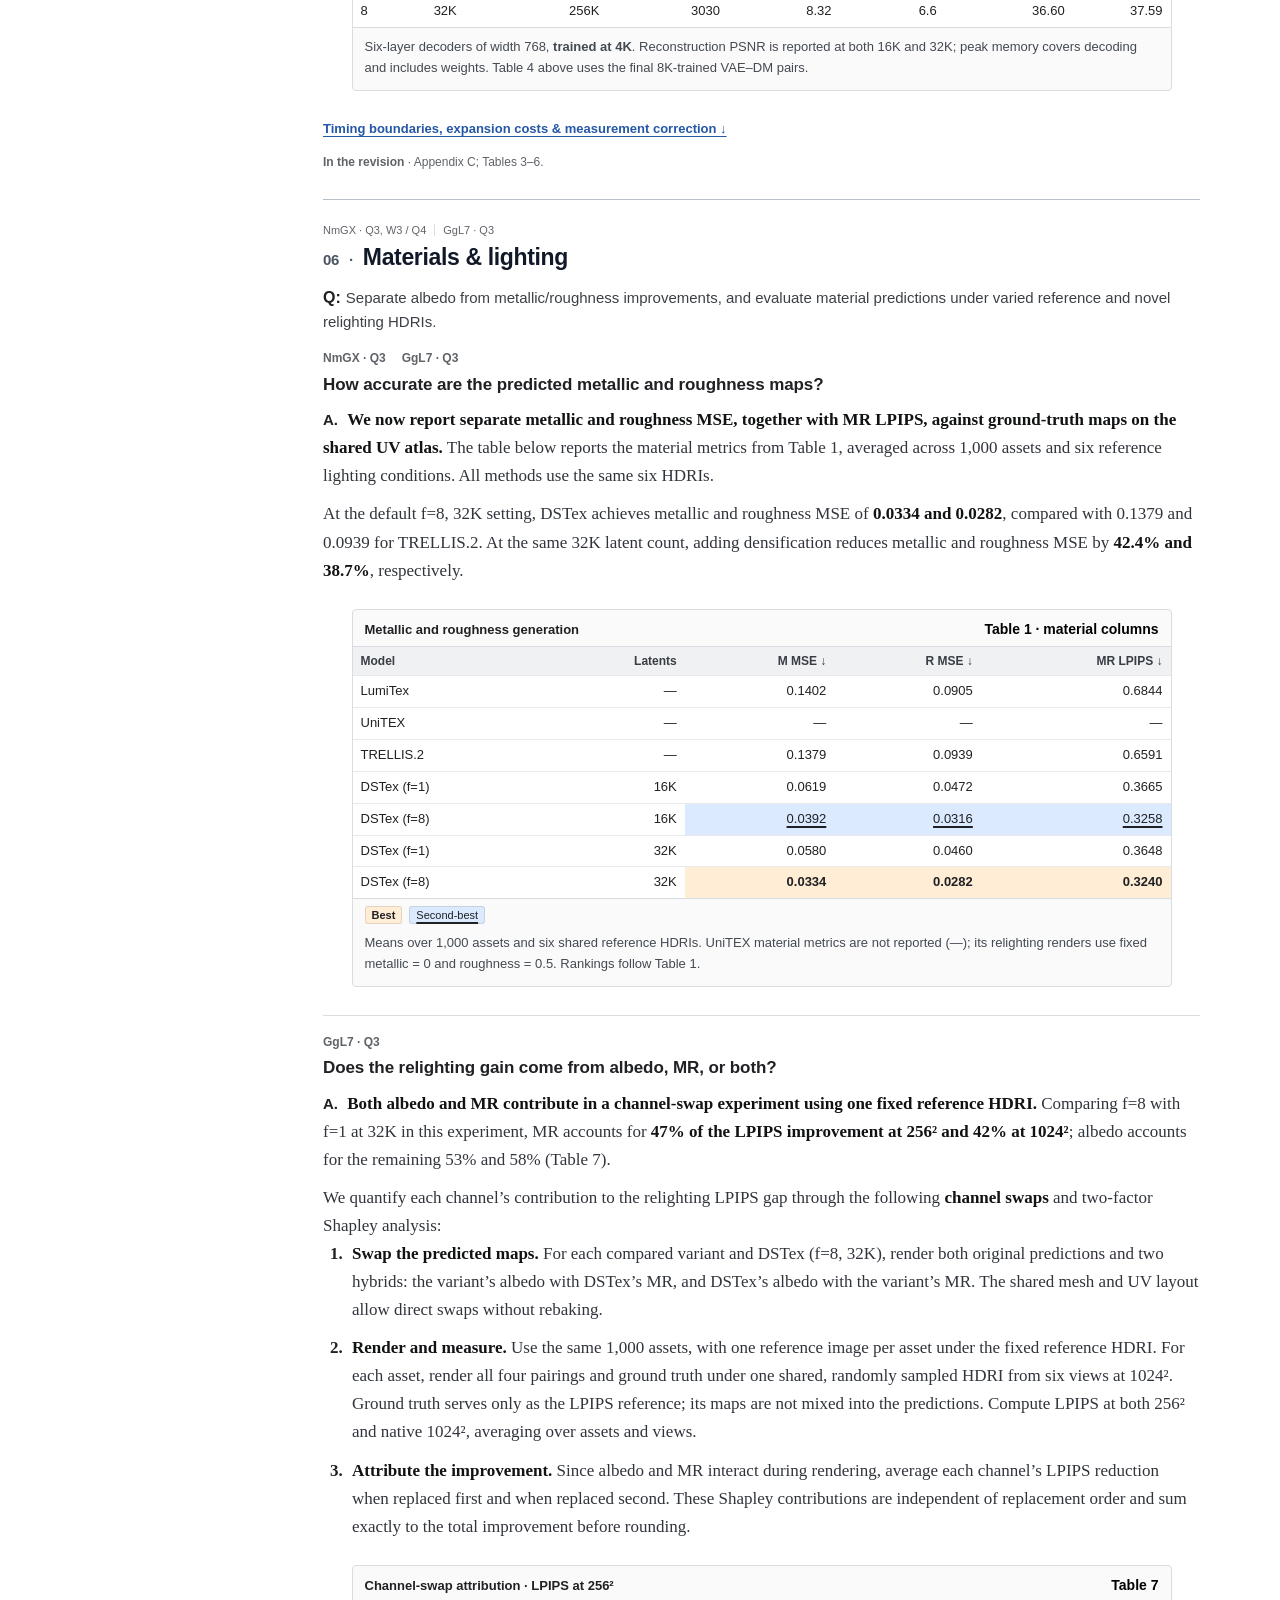
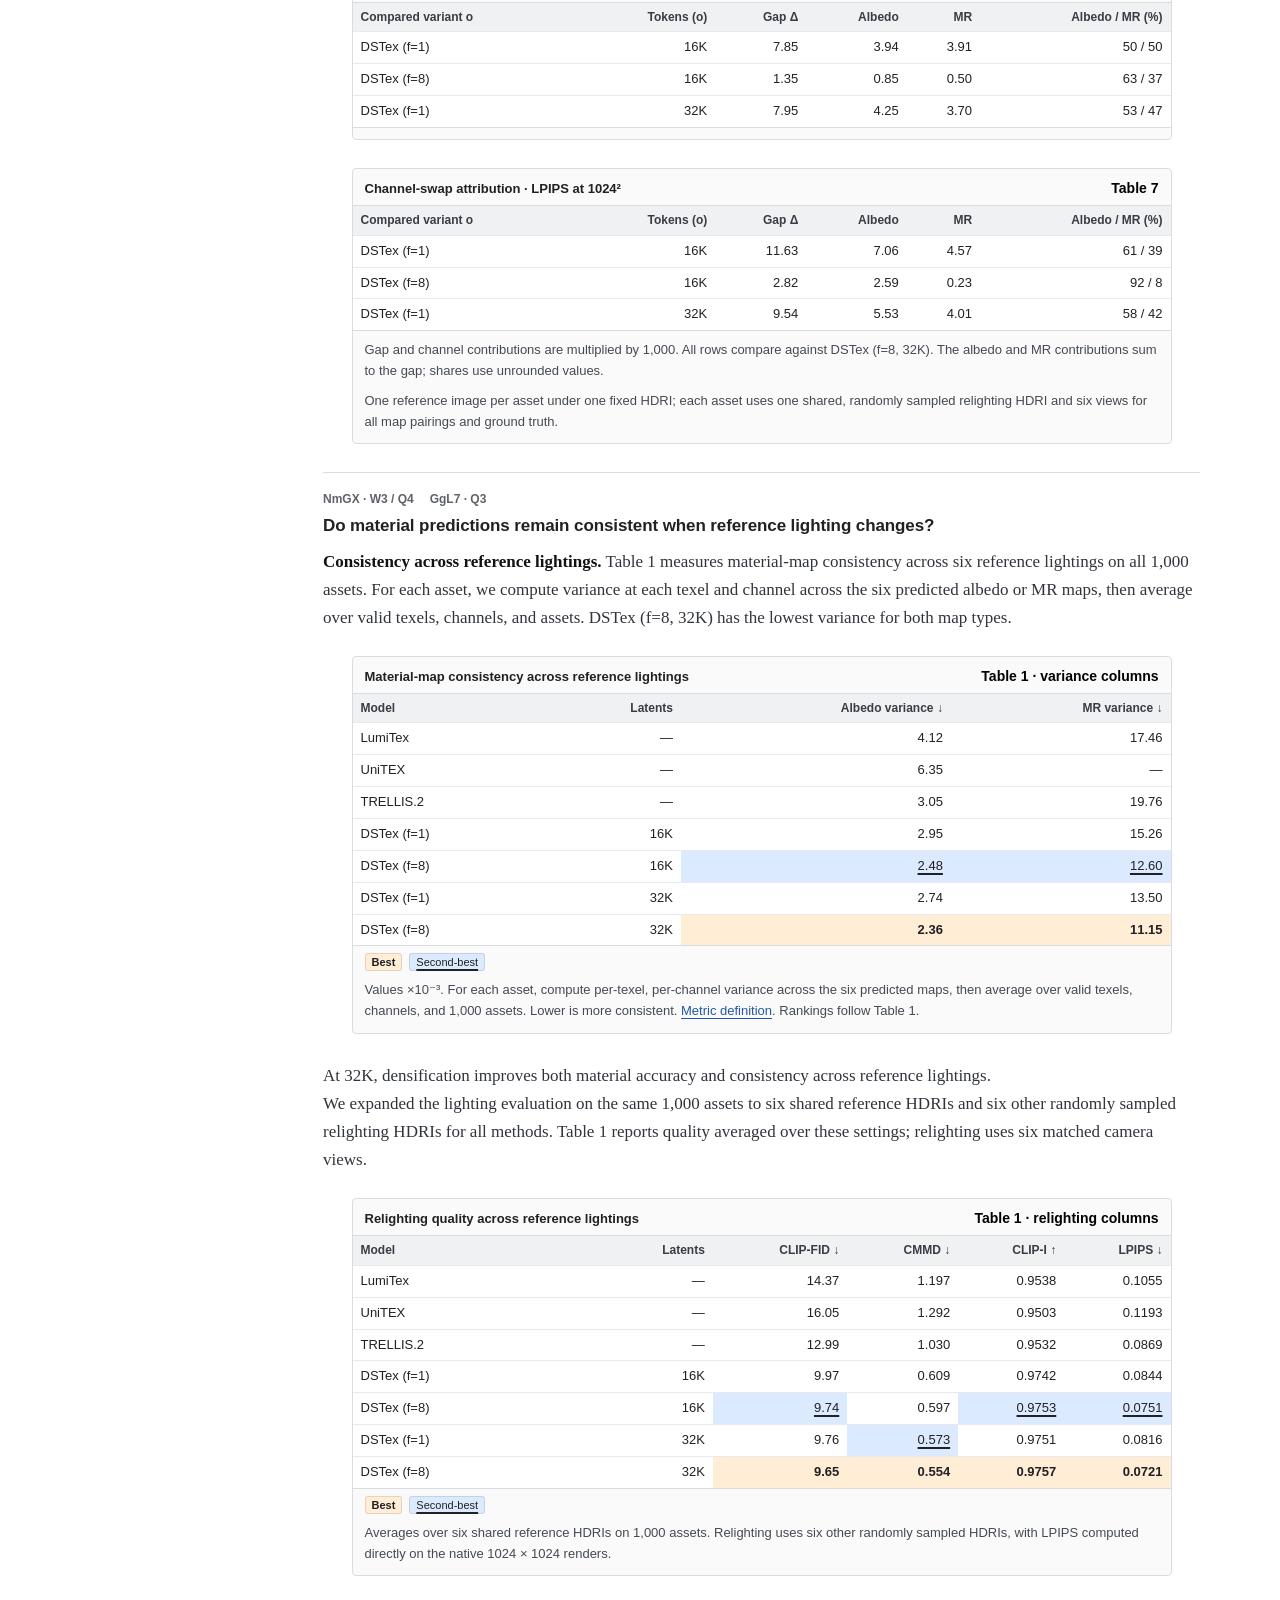
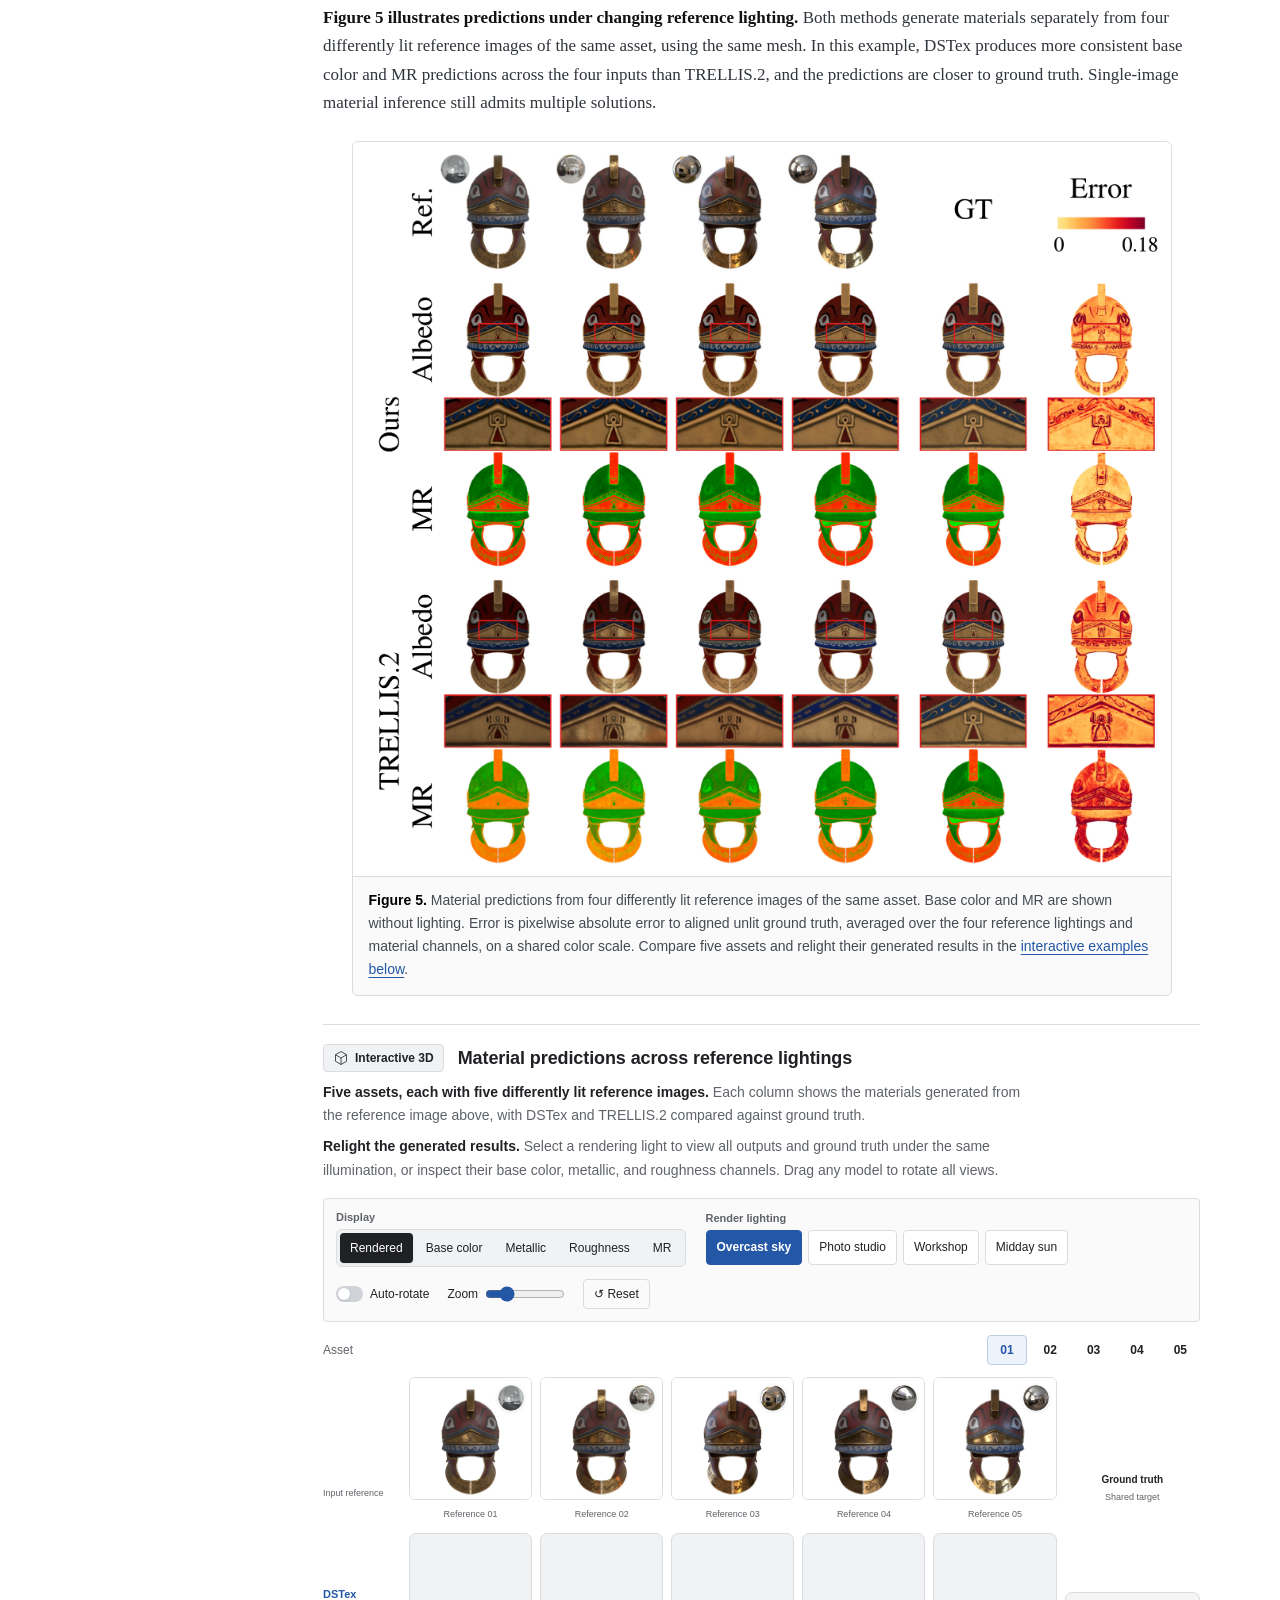
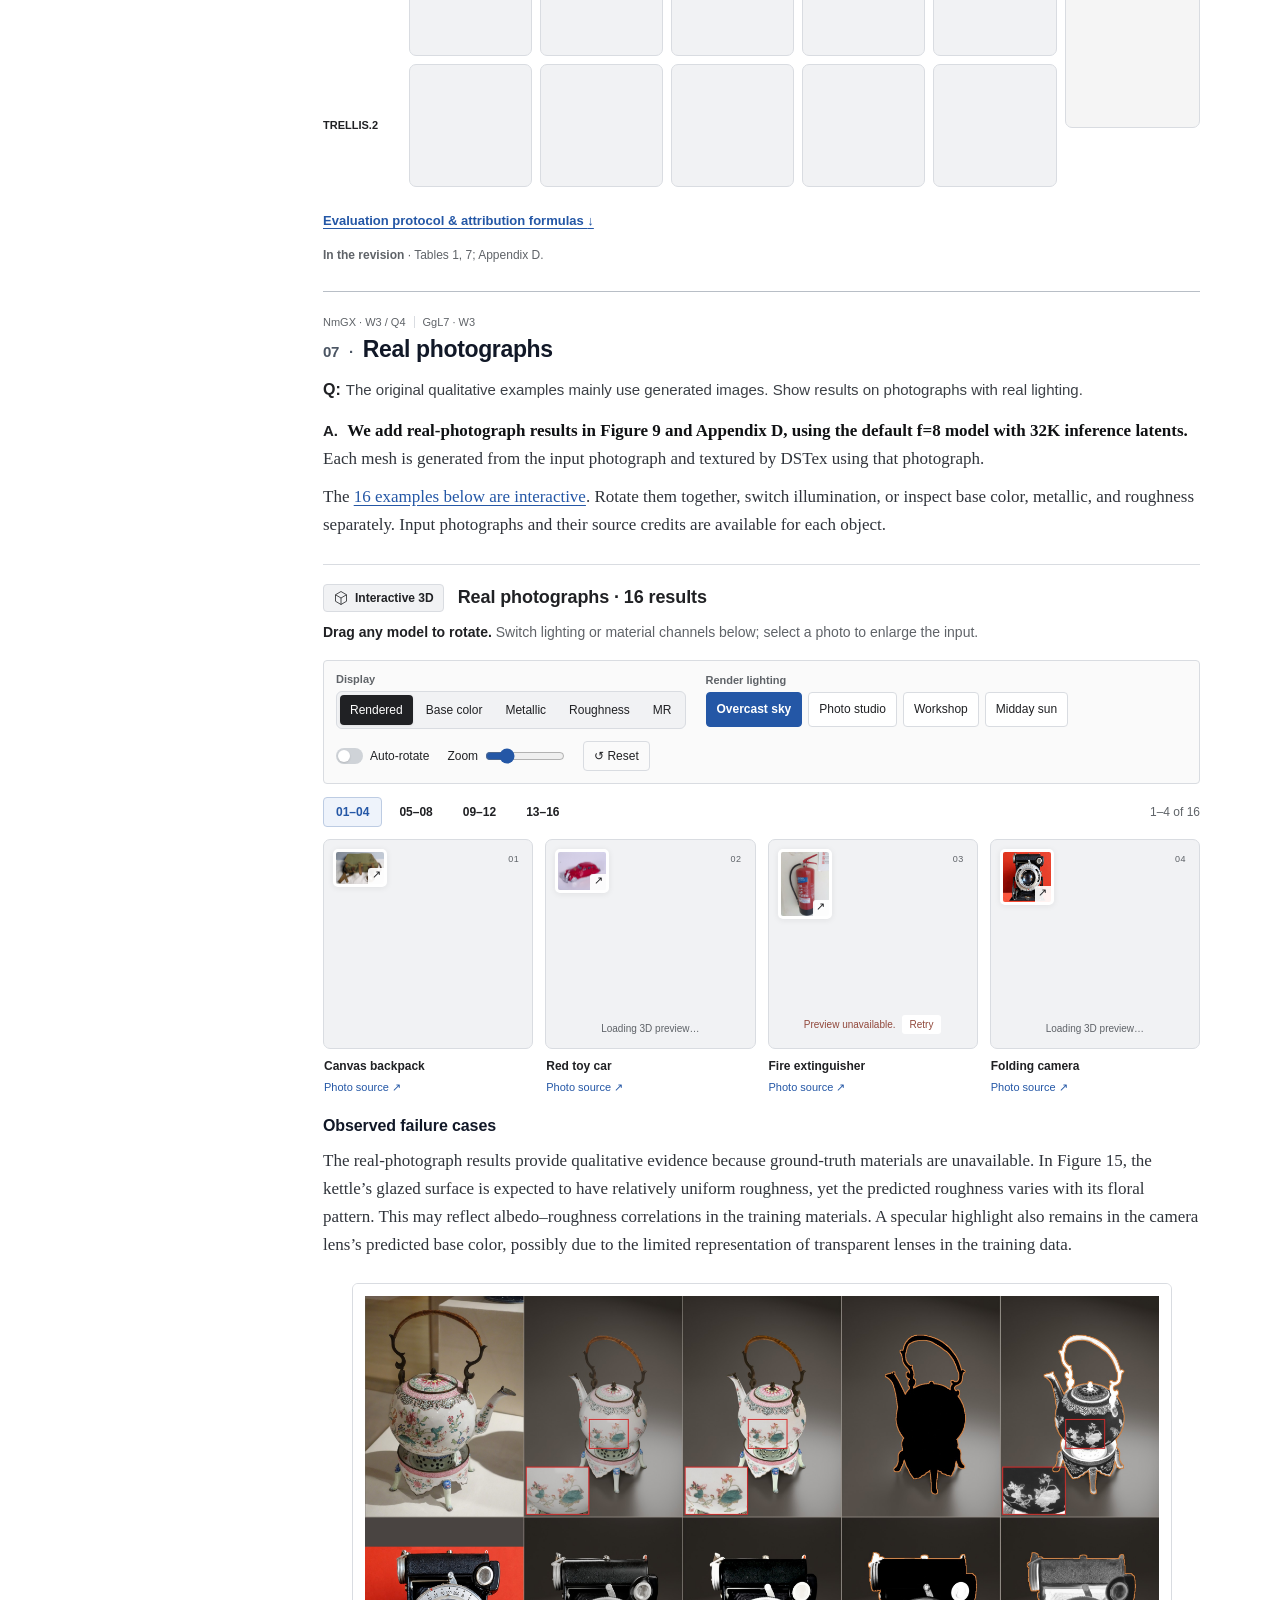
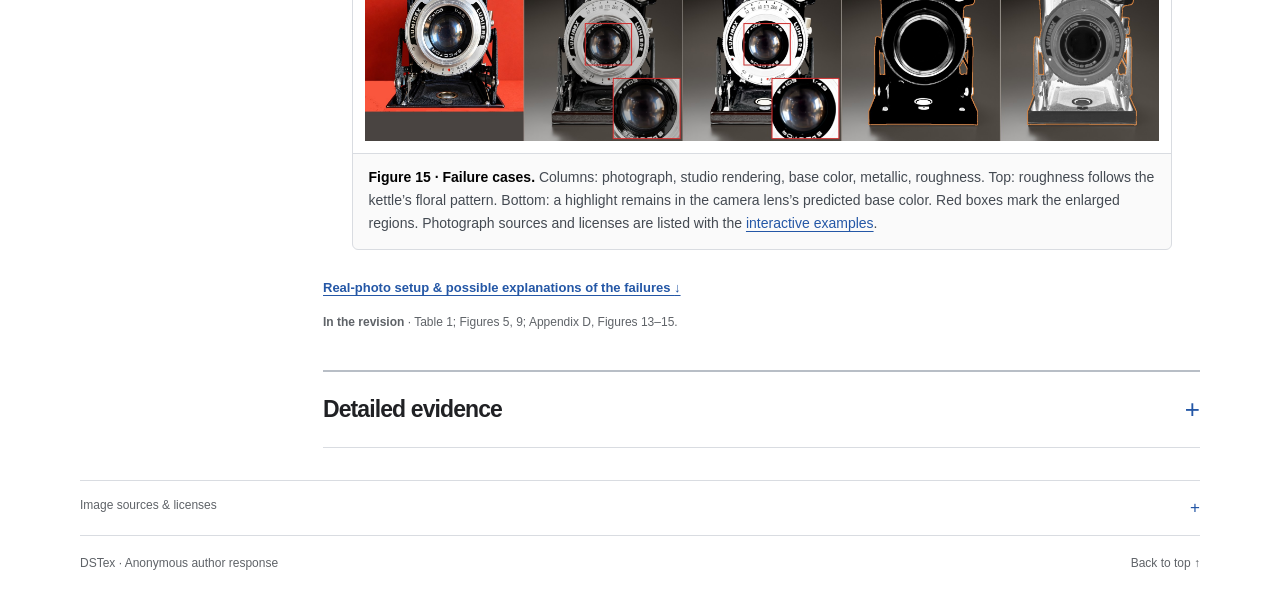
==== commit c8c4c486: "Clarify decoder capacity gains and inference costs" ====
--- a/response.html
+++ b/response.html
@@ -85,7 +85,7 @@
 
  <div class="answer" data-answer-for="all NmGX"><p><strong>Material detail need not coincide with geometric detail:</strong> fine lettering and closely spaced stripes can appear on a flat panel without changing its shape. This motivates placing denser, position-conditioned feature tokens directly on the known mesh surface, increasing decoding capacity for localized material variations while keeping the diffusion latent count fixed.</p>
  <p>Together with the Surface Encoder and DS-DiT, this design forms a <strong>complete native PBR generation framework</strong> that jointly models albedo and metallic–roughness from a mesh and a reference image. <a href="#appendix-ablations">Table 2</a> evaluates the individual design choices, while <a href="#appendix-generation">Table 1</a> evaluates the complete generation framework.</p></div>
- <div class="answer" data-answer-for="UMid" hidden><p><strong>The new comparisons quantify the practical benefit of this design.</strong> At 4K inference latents, DSTex achieves higher held-out surface-query albedo PSNR than deeper and wider decoders at comparable forward decoding latency, with fewer parameters and lower peak decoding memory (<a href="#decoder-training-curves">Figure 10</a>; <a href="#decoder-costs">Table 3</a>).</p>
+ <div class="answer" data-answer-for="UMid" hidden><p><strong>Increasing decoder parameter count alone yields limited reconstruction gains under our controlled training setup.</strong> All four models train at 4K latents; deeper/wider capacities are selected for comparable forward decoding latency at 4K inference. DSTex achieves higher held-out surface-query albedo PSNR at 4K with fewer parameters and lower peak decoding memory (<a href="#decoder-training-curves">Figure 10</a>; <a href="#decoder-costs">Table 3</a>). At 16K with fixed weights, it improves all six reconstruction metrics over both variants, with longer decoding and texture baking (<a href="#decoder-quality">Table 2(e, f)</a>; <a href="#decoder-costs">Table 3</a>).</p>
  <p>Across latent budgets, the 16K densified model reduces end-to-end runtime by <strong>45.5%</strong> relative to the 32K model without densification, while achieving lower metallic and roughness errors and lower relighting LPIPS (<a href="#latent-budget">Tables 1 and 4</a>). We acknowledge the mixed perceptual effects of relative FiLM and discuss that trade-off separately in <a href="#film">UMid W2</a>.</p>
  <p>Together, the Surface Encoder, dense surface decoder, and image- and geometry-conditioned DS-DiT form a <strong>complete native PBR generation framework</strong>. Table 2 below isolates the reconstruction gains from the encoder and densification, while <a href="#appendix-generation">Table 1</a> evaluates the resulting generation quality.</p></div>
  <div class="evidence-table"><div class="evidence-title"><strong>Surface encoding and densification</strong><span>Table 2 · selected rows</span></div><div class="table-scroll" tabindex="0" role="region" aria-label="Results table"><table class="inline-results"><thead><tr class="column-groups"><th scope="colgroup" colspan="1">Configuration</th><th scope="colgroup" colspan="3">Albedo</th><th scope="colgroup" colspan="3">Metallic–roughness</th></tr><tr><th scope="col">Model</th><th scope="col">PSNR ↑</th><th scope="col">LPIPS ↓</th><th scope="col">SSIM ↑</th><th scope="col">PSNR ↑</th><th scope="col">LPIPS ↓</th><th scope="col">SSIM ↑</th></tr></thead><tbody><tr><td>Cross-attention encoder / f=1</td><td>29.40</td><td>0.2465</td><td>0.8386</td><td>31.51</td><td>0.1205</td><td>0.8719</td></tr><tr><td>Surface Encoder / f=1</td><td>31.63</td><td>0.1820</td><td>0.8732</td><td>33.81</td><td>0.0746</td><td>0.8848</td></tr><tr><td>Absolute PE only / f=8</td><td>33.34</td><td>0.1349</td><td>0.9043</td><td class="second" title="Second-best">34.89</td><td class="best" title="Best">0.0552</td><td class="second" title="Second-best">0.9169</td></tr><tr><td>Surface Encoder + densifier / f=8</td><td class="best" title="Best">34.22</td><td>0.1342</td><td class="best" title="Best">0.9154</td><td class="best" title="Best">35.21</td><td>0.0618</td><td>0.9091</td></tr></tbody></table></div><div class="table-ranking" aria-label="Cell highlights"><span class="rank-key best">Best</span><span class="rank-key second">Second-best</span></div><p class="table-note">4K training, 16K inference with fixed weights; 1,000 assets. PSNR is in dB. Cell highlights follow Table 2. Both f=8 variants use the Surface Encoder and densifier; the last row additionally uses relative FiLM.</p></div>
@@ -108,12 +108,12 @@
  <div class="concern"><p class="concern-label">Q:</p><p class="concern-text">Compare densification with deeper or wider standard decoders under a similar computational budget.</p></div>
  <div class="answer"><p><span class="answer-label">A.</span> <strong>At 4K inference latents, DSTex achieves higher held-out surface-query albedo PSNR than deeper and wider decoders at comparable forward decoding latency, with fewer parameters and lower peak decoding memory</strong> (<a href="#decoder-training-curves">Figure 10</a>; <a href="#decoder-costs">Table 3</a>).</p></div>
  <h3 class="answer-subheading">Experimental setup</h3>
- <div class="answer"><p><strong>We select the deeper and wider architectures by approximately matching their forward decoding latency to DSTex at 4K inference latents.</strong> All four models are trained from scratch at 4K for 5M sample presentations using the same data, Muon and AdamW, and a constant learning rate of 10<sup>−4</sup> (Appendix B.1). The standard (f=1) and densified (f=8) decoders use 6 layers of width 768.</p>
+ <div class="answer"><p><strong>We select the deeper and wider architectures by approximately matching their forward decoding latency to DSTex at 4K inference latents.</strong> All four models are trained from scratch at 4K latents for 5M sample presentations using the same data, Muon and AdamW, and a constant learning rate of 10<sup>−4</sup> (Appendix B.1). The standard (f=1) and densified (f=8) decoders use 6 layers of width 768.</p>
  <p>The resulting deeper and wider models use 52 × 768 and 6 × 6144 architectures, respectively. Their decoding latencies are <strong>52.6 and 49.6 ms</strong>, compared with <strong>57.0 ms</strong> for DSTex.</p>
  <p>DSTex uses <strong>58M parameters</strong>, versus 491M and 3.62B, and its peak decoding memory at 4K inference latents is <strong>1.19 GiB</strong>, versus 1.35 and 7.91 GiB (<a href="#decoder-costs">Table 3</a>). Texture baking, including material queries, is measured separately.</p></div>
  <figure class="result-figure" id="decoder-training-curves"><a href="response-assets/decoder-scaling.png" target="_blank" rel="noopener noreferrer" aria-label="Open Figure 10 at full resolution"><img src="response-assets/decoder-scaling.png" alt="Training texture loss and albedo PSNR curves, and held-out 4K albedo PSNR comparing the standard, deeper, wider, and densified decoders" loading="lazy" width="1800" height="622"></a><figcaption><strong>Figure 10.</strong> Left: training texture loss (log scale). Middle: albedo PSNR on training batches’ surface query points. Both are averaged over windows of about 40K samples. Right: periodic evaluation at 4K inference latents on 4,096 held-out assets. A single albedo PSNR is computed from the mean squared error pooled over all their surface query points.</figcaption></figure>
  <h3 class="answer-subheading">Analysis</h3>
- <div class="answer"><p><strong><a href="#decoder-training-curves">Figure 10</a> provides the quality comparison at this 4K operating point:</strong> Under the same training recipe and sample budget, DSTex achieves lower final training texture loss and higher held-out albedo PSNR than the deeper and wider variants. These results support densification as an effective way to allocate decoder capacity in this comparison.</p>
+ <div class="answer"><p><strong>Increasing decoder parameter count alone yields limited reconstruction gains under this training recipe and sample budget.</strong> Densification gives lower final training texture loss and higher held-out surface-query albedo PSNR at 4K inference latents than the deeper and wider variants (<a href="#decoder-training-curves">Figure 10</a>).</p>
  <p>In a joint VAE–autoregressive training setting, <a href="https://arxiv.org/abs/2608.29335" target="_blank" rel="noopener noreferrer">GenFirst</a> (Zheng et al., 2026) also finds that increasing decoder depth does not necessarily improve reconstruction quality (Section 3.2, Figure 4b).</p>
  <p>Table 2 compares albedo and MR reconstruction at <strong>16K inference latents</strong> with the trained weights fixed. DSTex improves all six metrics over the deeper and wider variants, as shown in <a href="#decoder-quality">Table 2(e, f)</a> below.</p></div>
  <div id="decoder-quality"><div class="evidence-table"><div class="evidence-title"><strong>Reconstruction quality at 16K latents</strong><span>Table 2(e, f), with the f=1 reference</span></div><div class="table-scroll" tabindex="0" role="region" aria-label="Results table"><table class="inline-results"><thead><tr class="column-groups"><th scope="colgroup" colspan="1">Configuration</th><th scope="colgroup" colspan="3">Albedo</th><th scope="colgroup" colspan="3">Metallic–roughness</th></tr><tr><th scope="col">Model</th><th scope="col">PSNR ↑</th><th scope="col">LPIPS ↓</th><th scope="col">SSIM ↑</th><th scope="col">PSNR ↑</th><th scope="col">LPIPS ↓</th><th scope="col">SSIM ↑</th></tr></thead><tbody><tr><td>DSTex (f=1)</td><td>31.63</td><td>0.1820</td><td>0.8732</td><td>33.81</td><td>0.0746</td><td>0.8848</td></tr><tr><td>Deeper (52 × 768)</td><td>31.80</td><td>0.1741</td><td>0.8839</td><td>33.43</td><td>0.0755</td><td>0.8922</td></tr><tr><td>Wider (6 × 6144)</td><td>32.23</td><td>0.1667</td><td>0.8895</td><td>34.25</td><td>0.0717</td><td>0.9010</td></tr><tr><td>DSTex (f=8)</td><td class="best" title="Best">34.22</td><td>0.1342</td><td class="best" title="Best">0.9154</td><td class="best" title="Best">35.21</td><td>0.0618</td><td>0.9091</td></tr></tbody></table></div><div class="table-ranking" aria-label="Cell highlights"><span class="rank-key best">Best</span><span class="rank-key second">Second-best</span></div><p class="table-note">4K training, 16K inference with fixed weights; 1,000 assets. PSNR is in dB. Cell highlights follow Table 2.</p></div></div>
@@ -279,7 +279,7 @@
   <p class="appendix-prose">Table 2 evaluates RGB albedo and MR packed into the first two channels, with the third fixed to zero. All methods use the same cameras, backgrounds, texture filtering, and linear RGB encoding. LPIPS uses AlexNet. <a href="#capacity">View Figure 10 in the reply ↑</a></p>
   <h4 id="appendix-ablations">Design and capacity ablations</h4>
   <div class="evidence-table"><div class="evidence-title"><strong>Design and capacity ablations</strong><span>Table 2(a–e), with the shared reference from (f)</span></div><div class="table-scroll" tabindex="0" role="region" aria-label="Results table"><table class="wide-results"><thead><tr><th scope="col">Model / configuration</th><th scope="col">f</th><th scope="col">K</th><th scope="col">Params</th><th scope="col">Albedo PSNR ↑</th><th scope="col">Albedo LPIPS ↓</th><th scope="col">Albedo SSIM ↑</th><th scope="col">MR PSNR ↑</th><th scope="col">MR LPIPS ↓</th><th scope="col">MR SSIM ↑</th></tr></thead><tbody><tr><td>(a) Cross-attention encoder</td><td>1</td><td>--</td><td>57M</td><td>29.40</td><td>0.2465</td><td>0.8386</td><td>31.51</td><td>0.1205</td><td>0.8719</td></tr><tr><td>(a) Surface Encoder / f=1</td><td>1</td><td>32</td><td>57M</td><td>31.63</td><td>0.1820</td><td>0.8732</td><td>33.81</td><td>0.0746</td><td>0.8848</td></tr><tr><td>(b) Direct expansion</td><td>4</td><td>32</td><td>58M</td><td>33.17</td><td>0.1448</td><td>0.9045</td><td>34.59</td><td>0.0625</td><td>0.9162</td></tr><tr><td>(b) Progressive expansion</td><td>2 → 4 → 8</td><td>32</td><td>61M</td><td>33.30</td><td class="best" title="Best">0.1116</td><td class="second" title="Second-best">0.9115</td><td>33.35</td><td class="second" title="Second-best">0.0577</td><td class="best" title="Best">0.9208</td></tr><tr><td>(c) Absolute PE only</td><td>8</td><td>32</td><td>58M</td><td>33.34</td><td>0.1349</td><td>0.9043</td><td class="second" title="Second-best">34.89</td><td class="best" title="Best">0.0552</td><td class="second" title="Second-best">0.9169</td></tr><tr><td>(d) Patch size K=16</td><td>8</td><td>16</td><td>58M</td><td>33.03</td><td>0.1430</td><td>0.9025</td><td>33.12</td><td>0.0642</td><td>0.9075</td></tr><tr><td>(d) Patch size K=64</td><td>8</td><td>64</td><td>58M</td><td class="second" title="Second-best">33.47</td><td class="second" title="Second-best">0.1265</td><td>0.8955</td><td>34.00</td><td>0.0611</td><td>0.8841</td></tr><tr><td>(e) Deeper (52 × 768)</td><td>1</td><td>32</td><td>491M</td><td>31.80</td><td>0.1741</td><td>0.8839</td><td>33.43</td><td>0.0755</td><td>0.8922</td></tr><tr><td>(e) Wider (6 × 6144)</td><td>1</td><td>32</td><td>3.62B</td><td>32.23</td><td>0.1667</td><td>0.8895</td><td>34.25</td><td>0.0717</td><td>0.9010</td></tr><tr><td>DSTex / f=8 (shared reference)</td><td>8</td><td>32</td><td>58M</td><td class="best" title="Best">34.22</td><td>0.1342</td><td class="best" title="Best">0.9154</td><td class="best" title="Best">35.21</td><td>0.0618</td><td>0.9091</td></tr></tbody></table></div><div class="table-ranking" aria-label="Cell highlights"><span class="rank-key best">Best</span><span class="rank-key second">Second-best</span></div><p class="table-note">All rows train at 4K and evaluate at 16K. PSNR is in dB; Params counts decoder parameters. The final row is the shared f=8 reference for groups (b–e). Group labels and score highlights follow Table 2.</p></div>
-  <div class="appendix-prose"><p>At 16K inference latents, the densified decoder improves all six reconstruction metrics over the deeper and wider models, with longer decoding and texture-baking times (Table 3). Other design choices have mixed effects: progressive expansion gives lower LPIPS, while direct expansion with <i>f</i>=8 gives higher PSNR; relative FiLM improves both PSNRs and albedo SSIM, while absolute position embeddings alone give better MR LPIPS and SSIM.</p></div>
+  <div class="appendix-prose"><p>Under this shared 4K training setup, increasing decoder parameter count alone yields limited reconstruction gains. Densification gives higher held-out surface-query albedo PSNR at 4K inference latents (Figure 10) and improves all six reconstruction metrics at 16K with fixed weights (Table 2). The 16K gains come with longer decoding and texture-baking times than the deeper and wider models (Table 3). Other design choices have mixed effects: progressive expansion gives lower LPIPS, while direct expansion with <i>f</i>=8 gives higher PSNR; relative FiLM improves both PSNRs and albedo SSIM, while absolute position embeddings alone give better MR LPIPS and SSIM.</p></div>
   <h4 id="appendix-autoencoders">Final autoencoders and TRELLIS.2</h4>
   <div class="evidence-table"><div class="evidence-title"><strong>Final autoencoder comparison</strong><span>Table 2(f)</span></div><div class="table-scroll" tabindex="0" role="region" aria-label="Results table"><table class="wide-results"><thead><tr><th scope="col">Model</th><th scope="col">Train → infer / grid</th><th scope="col">Decoder params</th><th scope="col">Albedo PSNR ↑</th><th scope="col">Albedo LPIPS ↓</th><th scope="col">Albedo SSIM ↑</th><th scope="col">MR PSNR ↑</th><th scope="col">MR LPIPS ↓</th><th scope="col">MR SSIM ↑</th></tr></thead><tbody><tr><td>DSTex (f=1)</td><td>8K → 32K</td><td>57M</td><td>36.21</td><td>0.0888</td><td>0.9357</td><td class="second" title="Second-best">38.46</td><td class="second" title="Second-best">0.0326</td><td class="second" title="Second-best">0.9476</td></tr><tr><td>DSTex (f=8)</td><td>8K → 32K</td><td>58M</td><td class="second" title="Second-best">38.94</td><td class="best" title="Best">0.0442</td><td class="second" title="Second-best">0.9606</td><td class="best" title="Best">40.61</td><td class="best" title="Best">0.0160</td><td class="best" title="Best">0.9659</td></tr><tr><td>TRELLIS.2</td><td>Voxel R=512</td><td>—</td><td>31.41</td><td>0.1686</td><td>0.8890</td><td>26.45</td><td>0.1668</td><td>0.8348</td></tr><tr><td>TRELLIS.2</td><td>Voxel R=1024</td><td>—</td><td>36.61</td><td>0.0755</td><td>0.9452</td><td>29.99</td><td>0.1203</td><td>0.8781</td></tr><tr><td>TRELLIS.2</td><td>Voxel R=1536</td><td>—</td><td class="best" title="Best">39.87</td><td class="second" title="Second-best">0.0450</td><td class="best" title="Best">0.9631</td><td>32.24</td><td>0.1060</td><td>0.8968</td></tr></tbody></table></div><div class="table-ranking" aria-label="Cell highlights"><span class="rank-key best">Best</span><span class="rank-key second">Second-best</span></div><p class="table-note">DS-VAE uses 8K training and 32K inference latents; TRELLIS.2 uses the stated voxel resolution. Score highlights follow the corresponding comparison group in Table 2. TRELLIS.2’s decoder parameter count is not reported here.</p><p class="table-note">The final DS-VAE variants continue from their corresponding 4K checkpoints for another 5M sample presentations at 8K, then use 32K inference latents. TRELLIS.2 encodes voxelized ground-truth materials with its texture SC-VAE and samples the decoded field on the original mesh; its errors include voxelization and surface readout. The evaluation assets are excluded from our training but may overlap with TRELLIS.2’s pretraining data.</p></div>
   <p class="paper-location"><strong>In the revision</strong> · Section 4.2; Tables 2–3; Figure 10; Appendix B.</p>
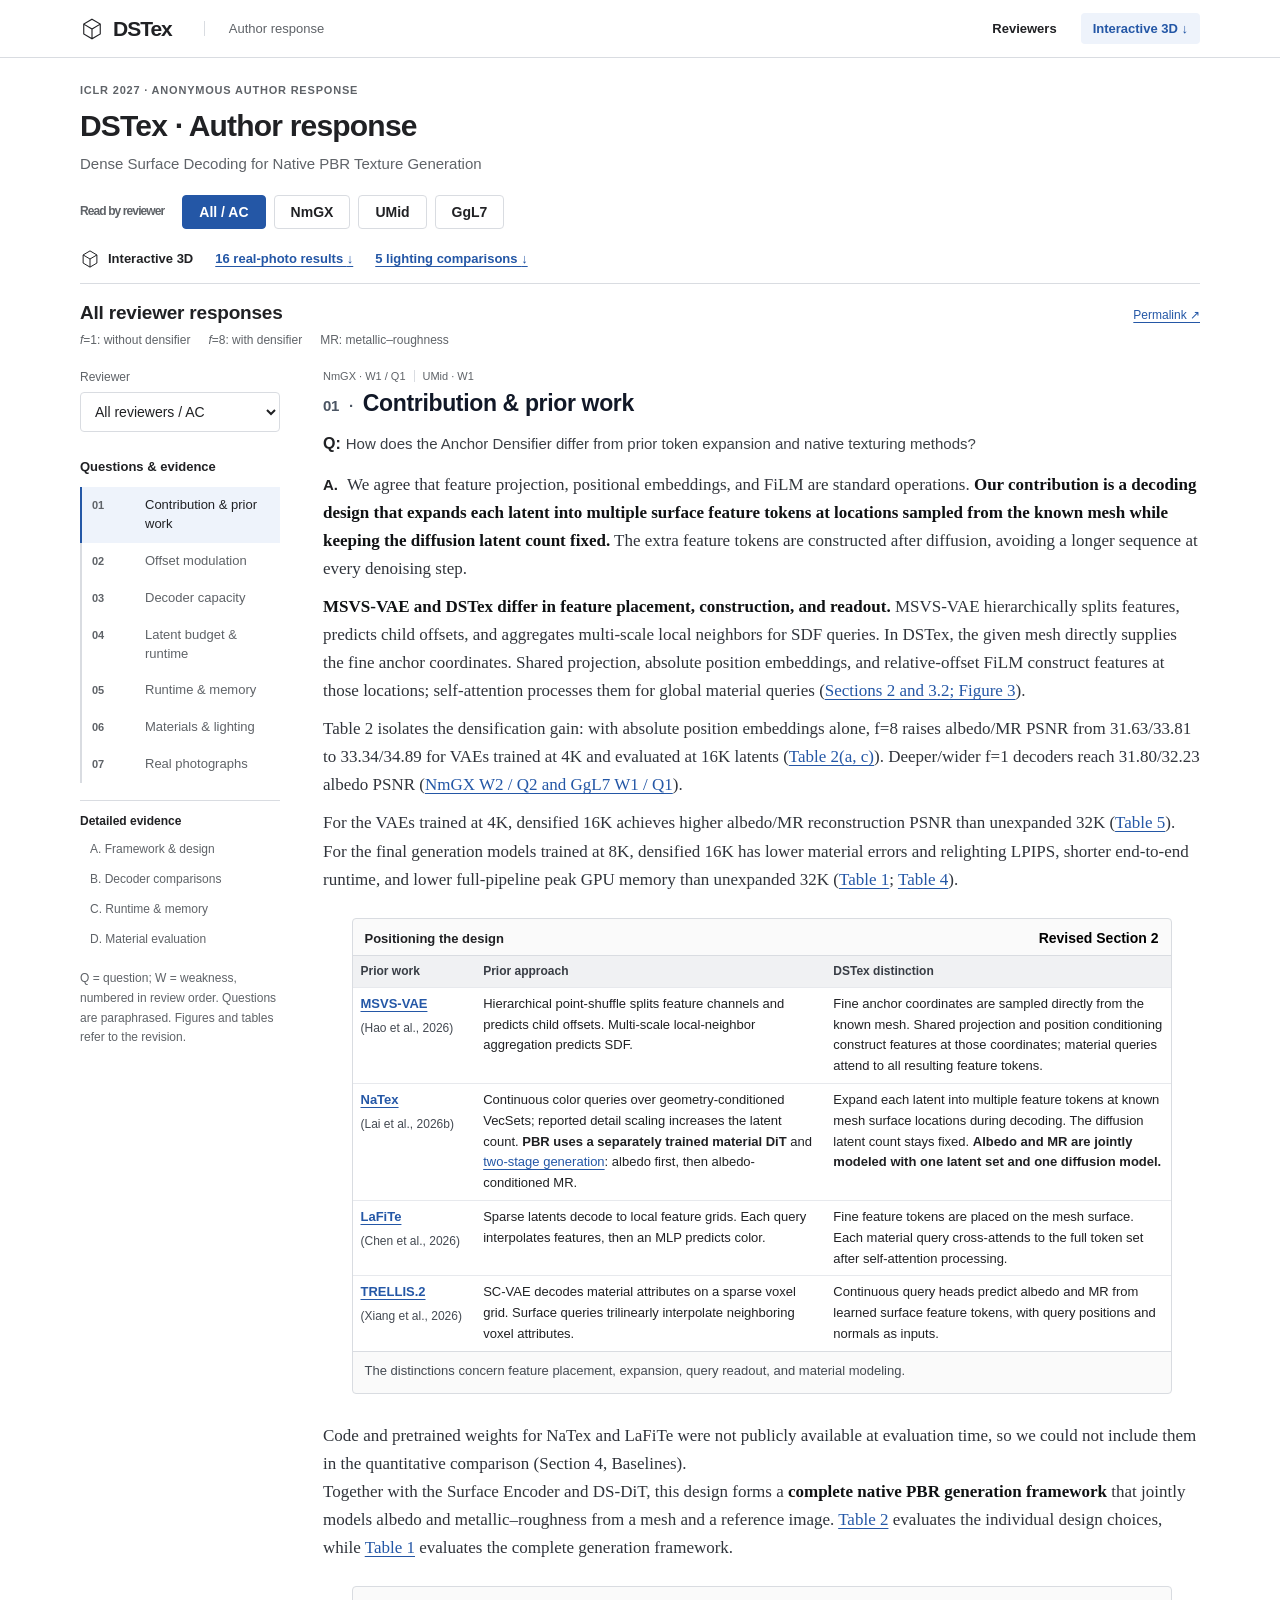
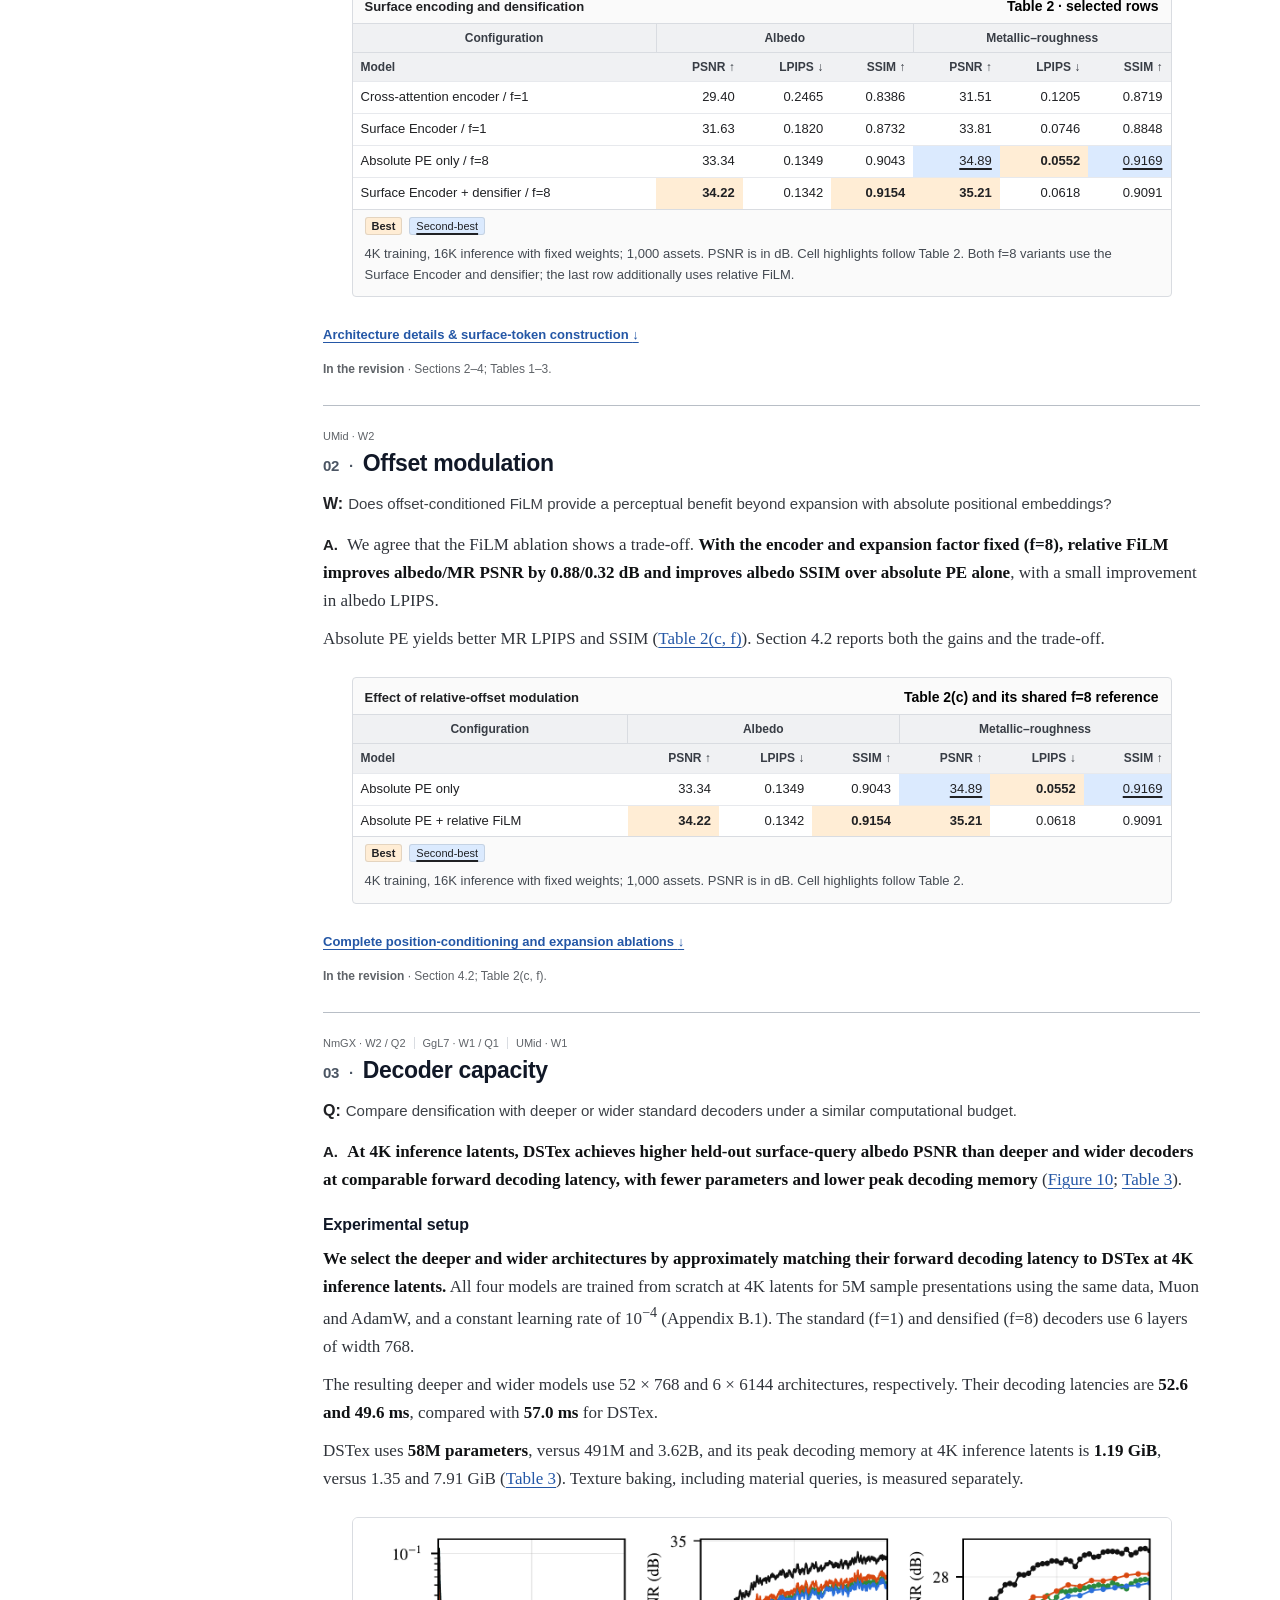
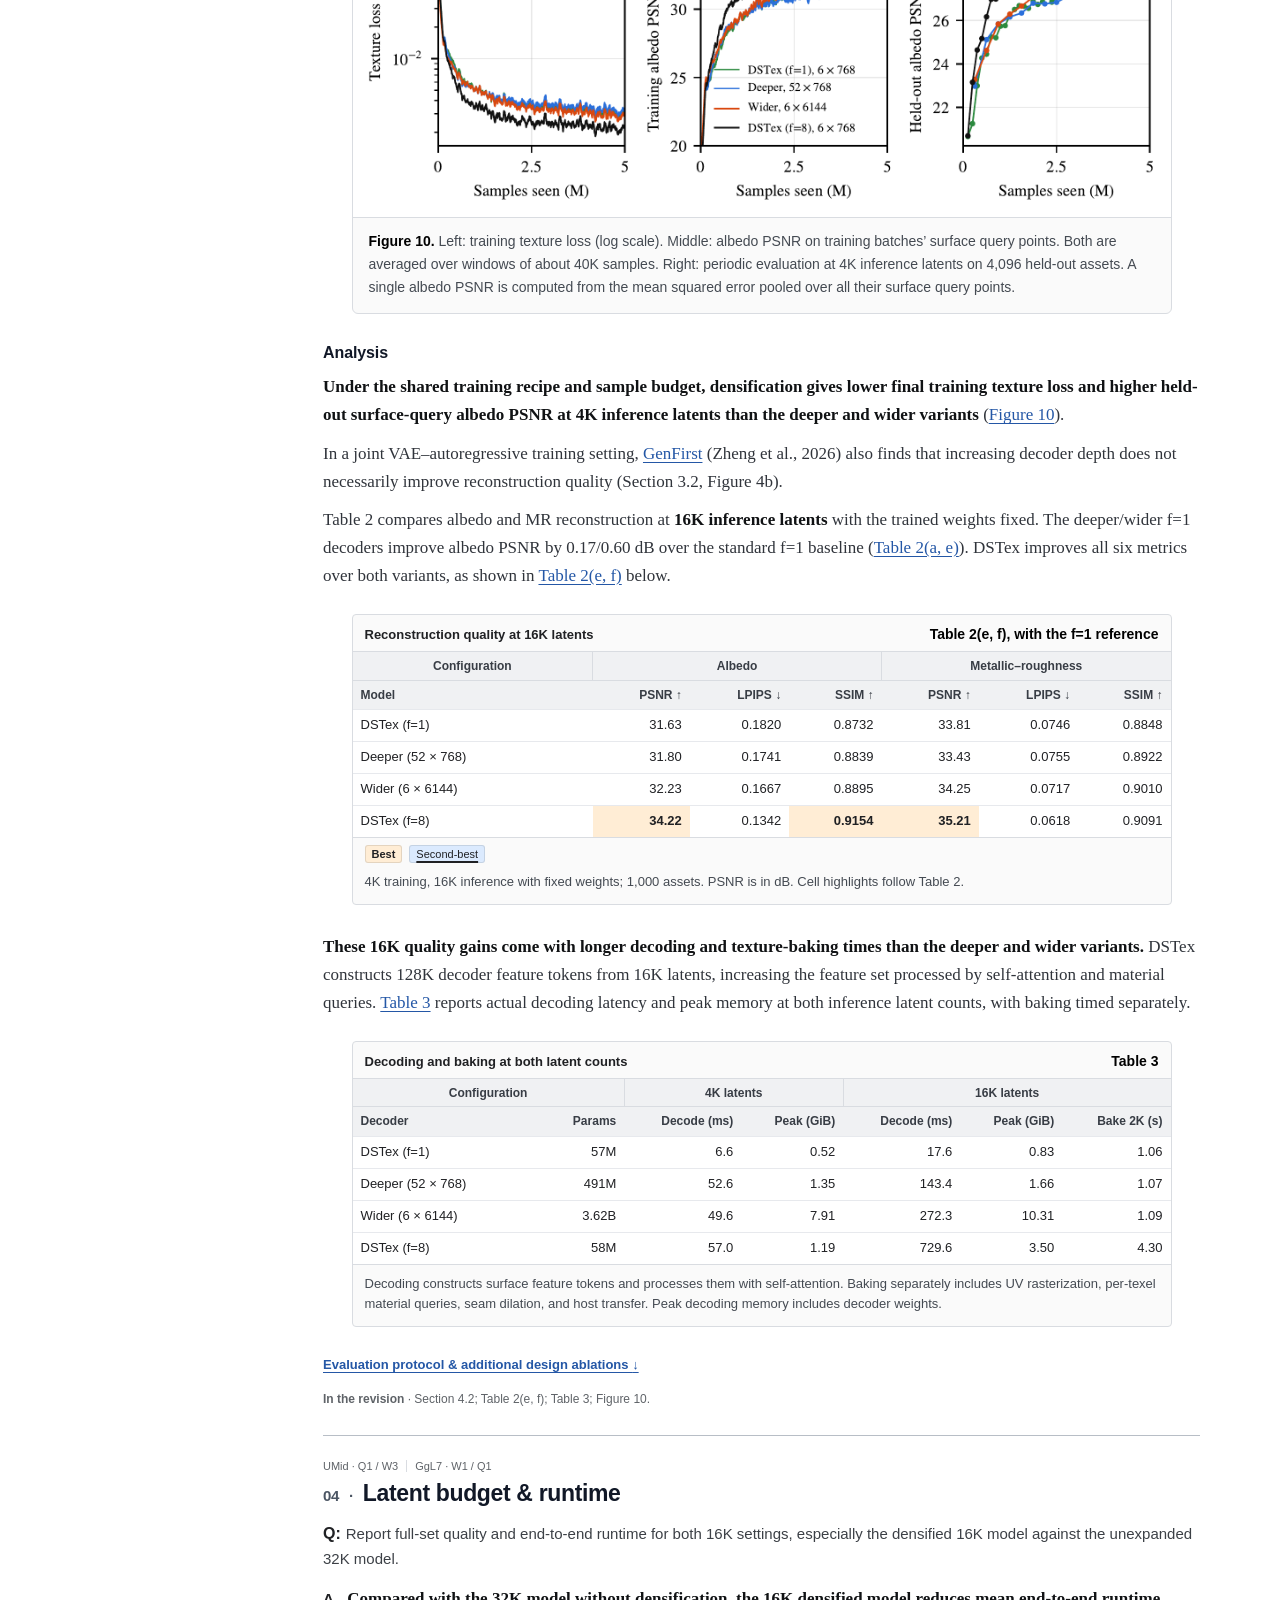
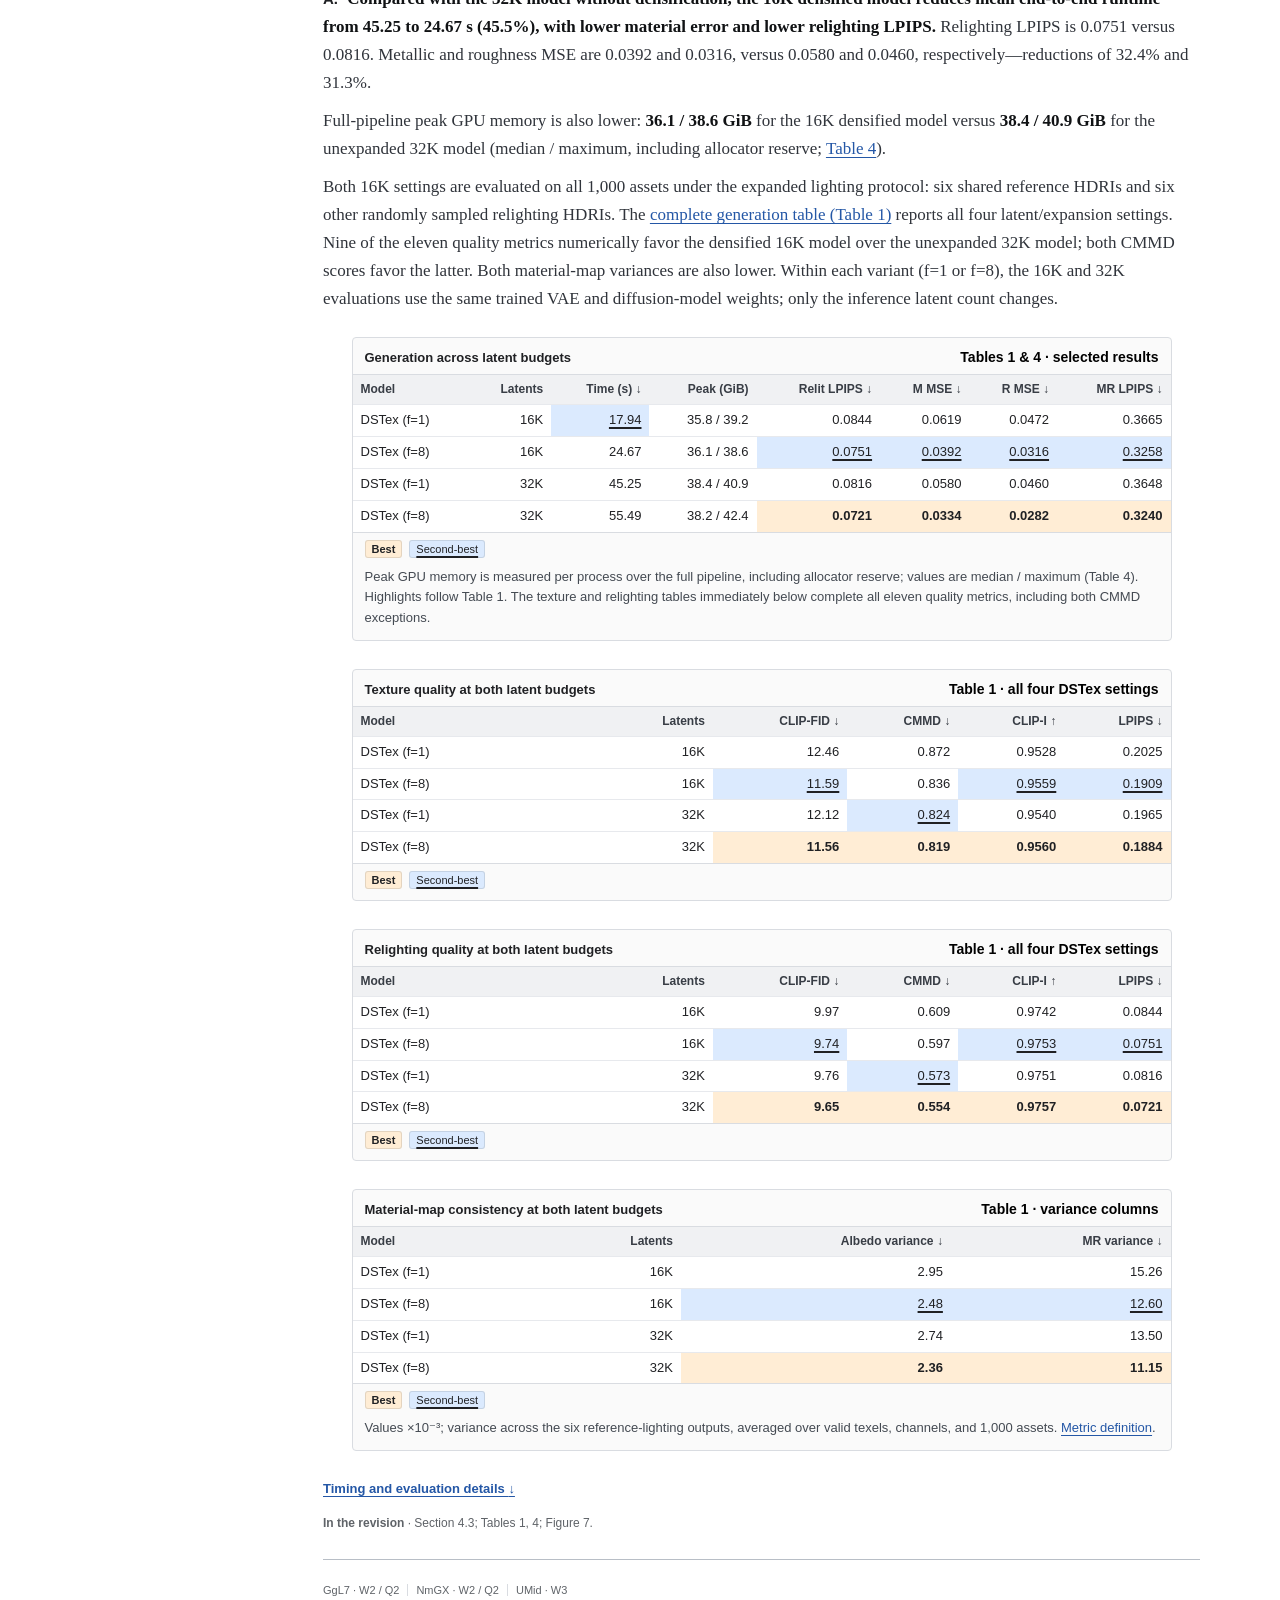
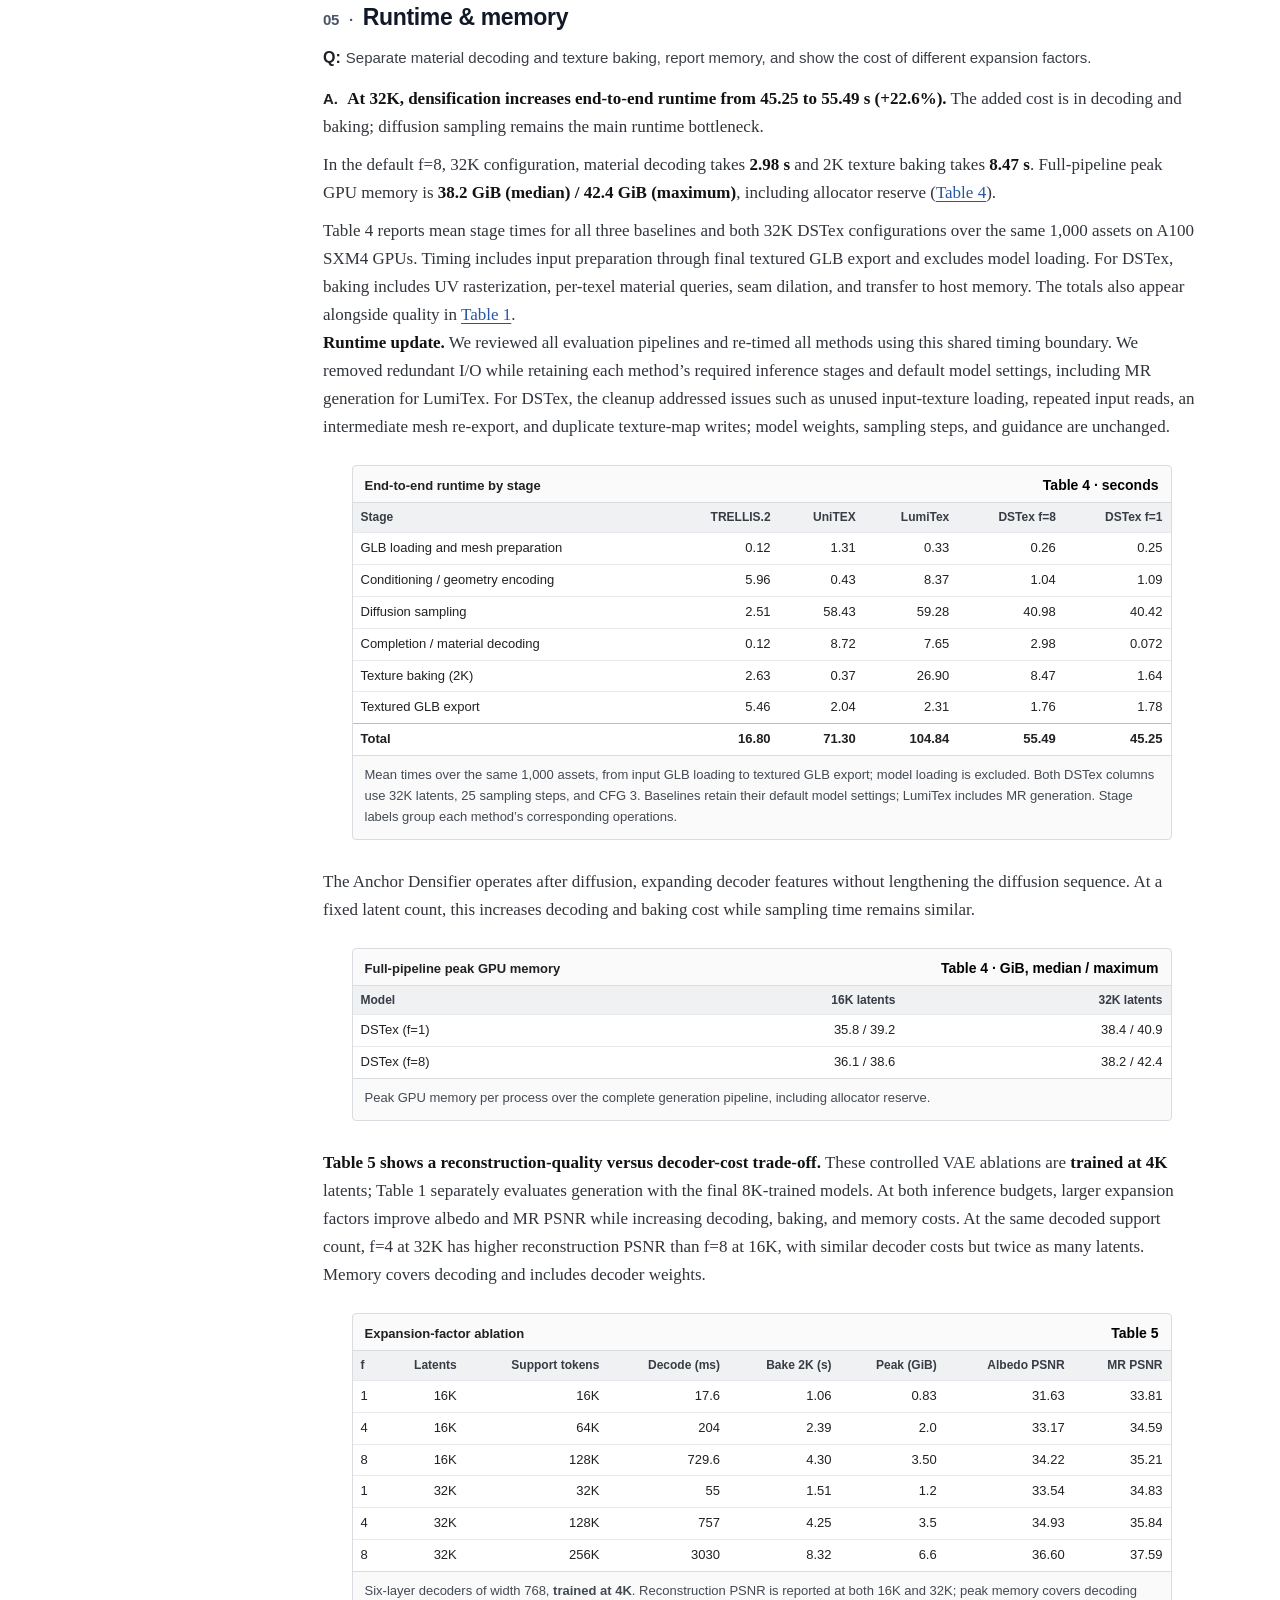
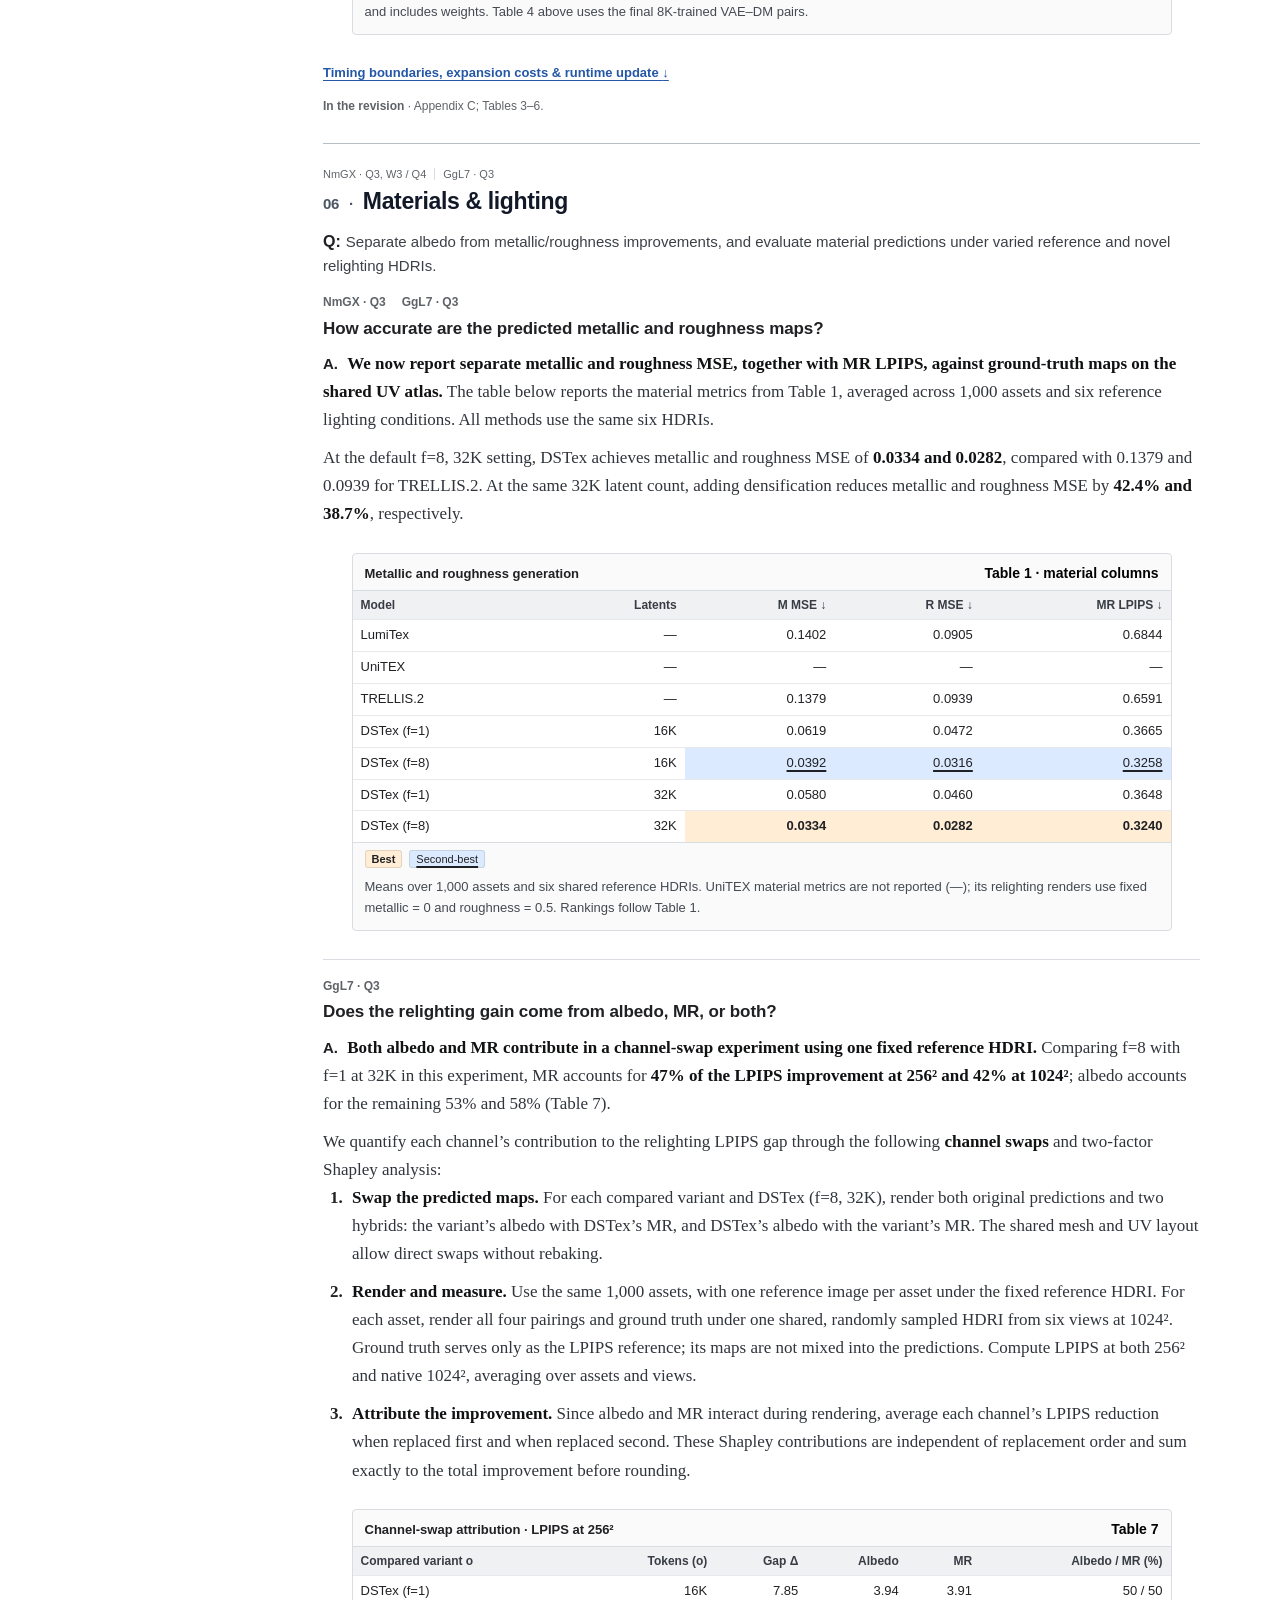
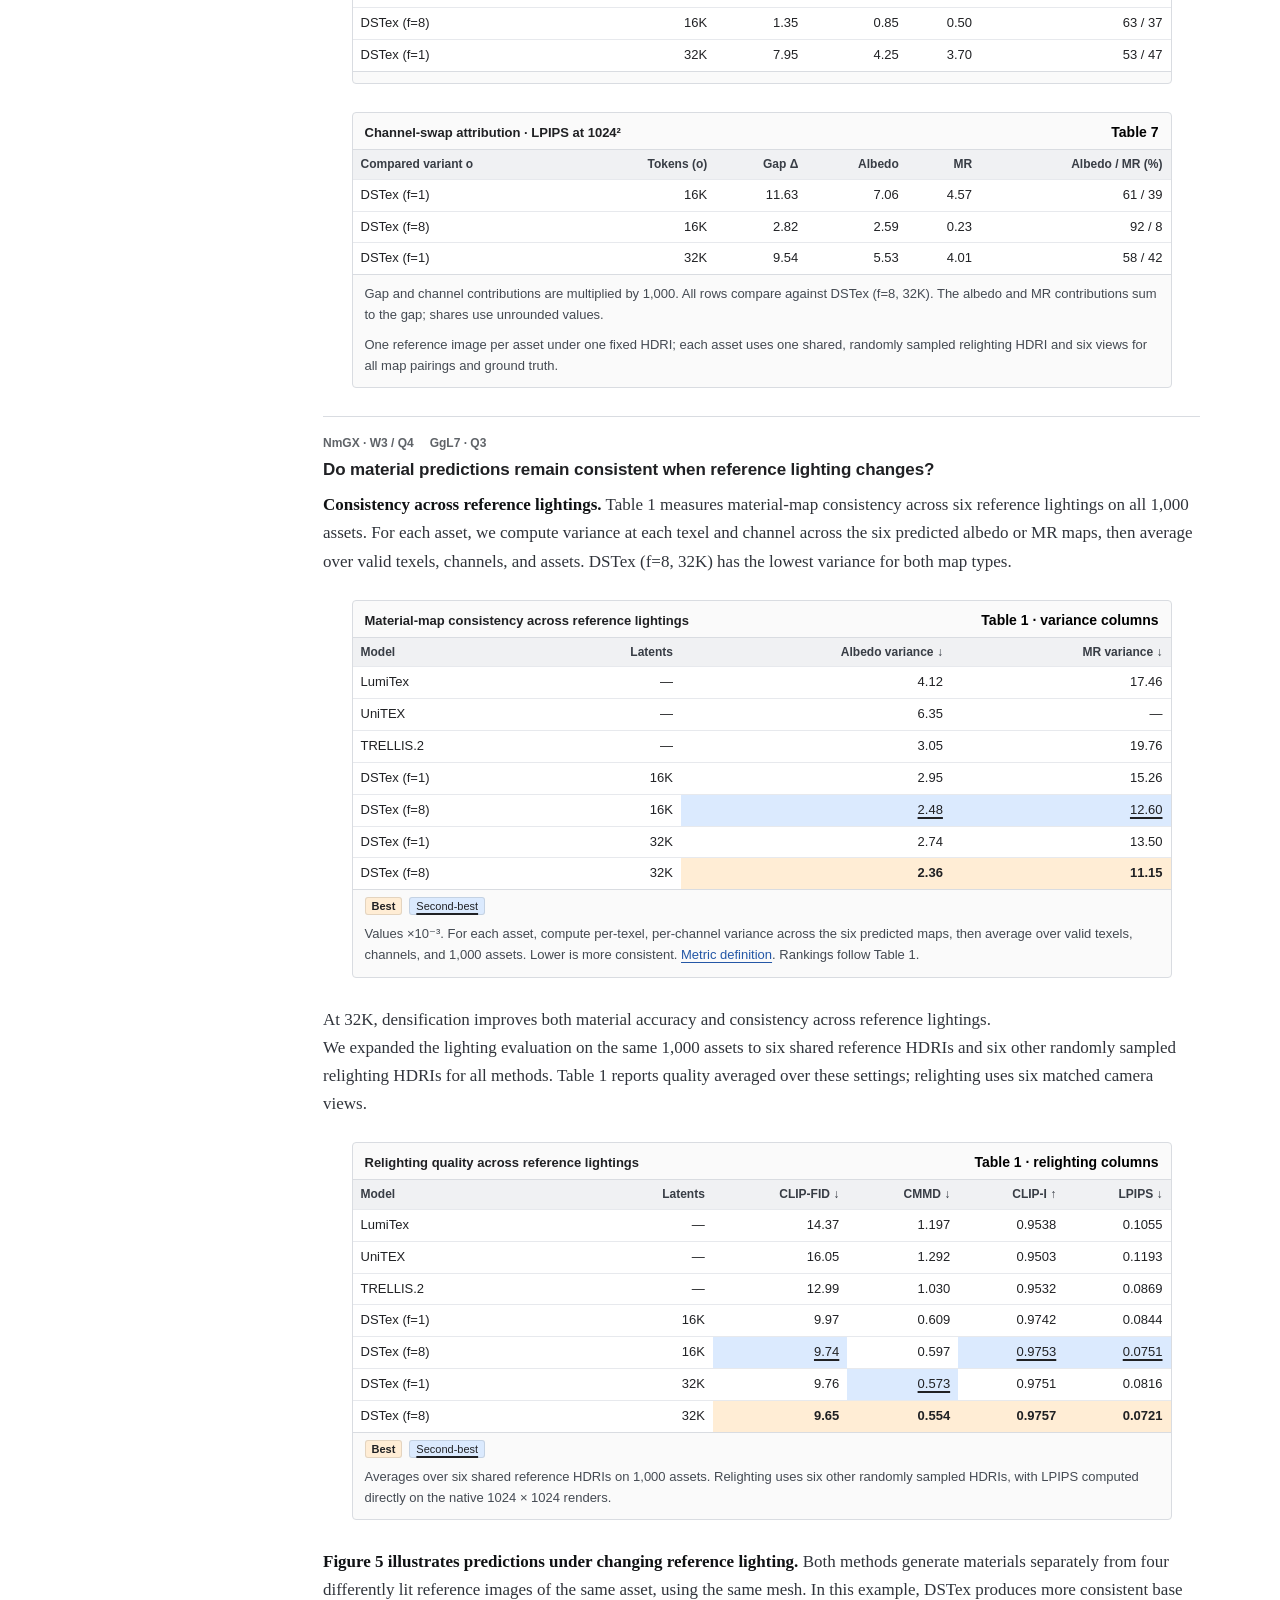
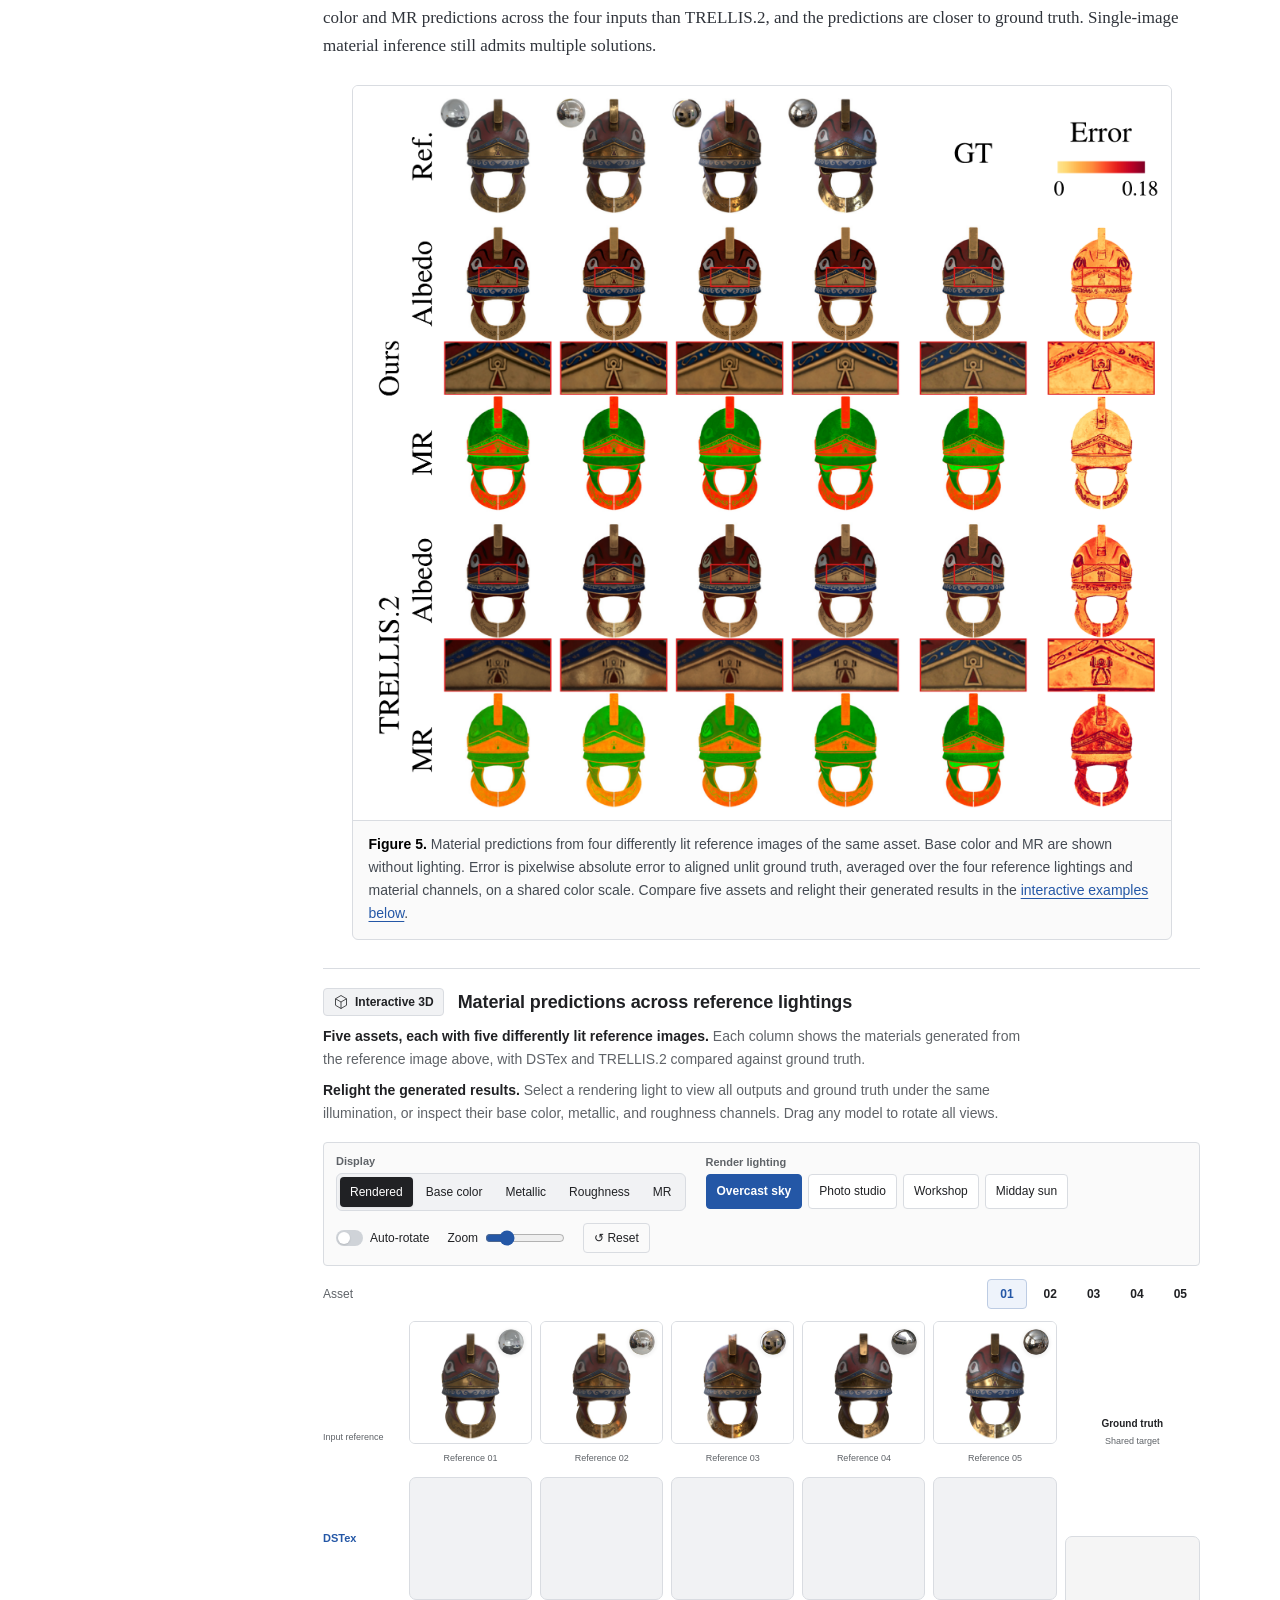
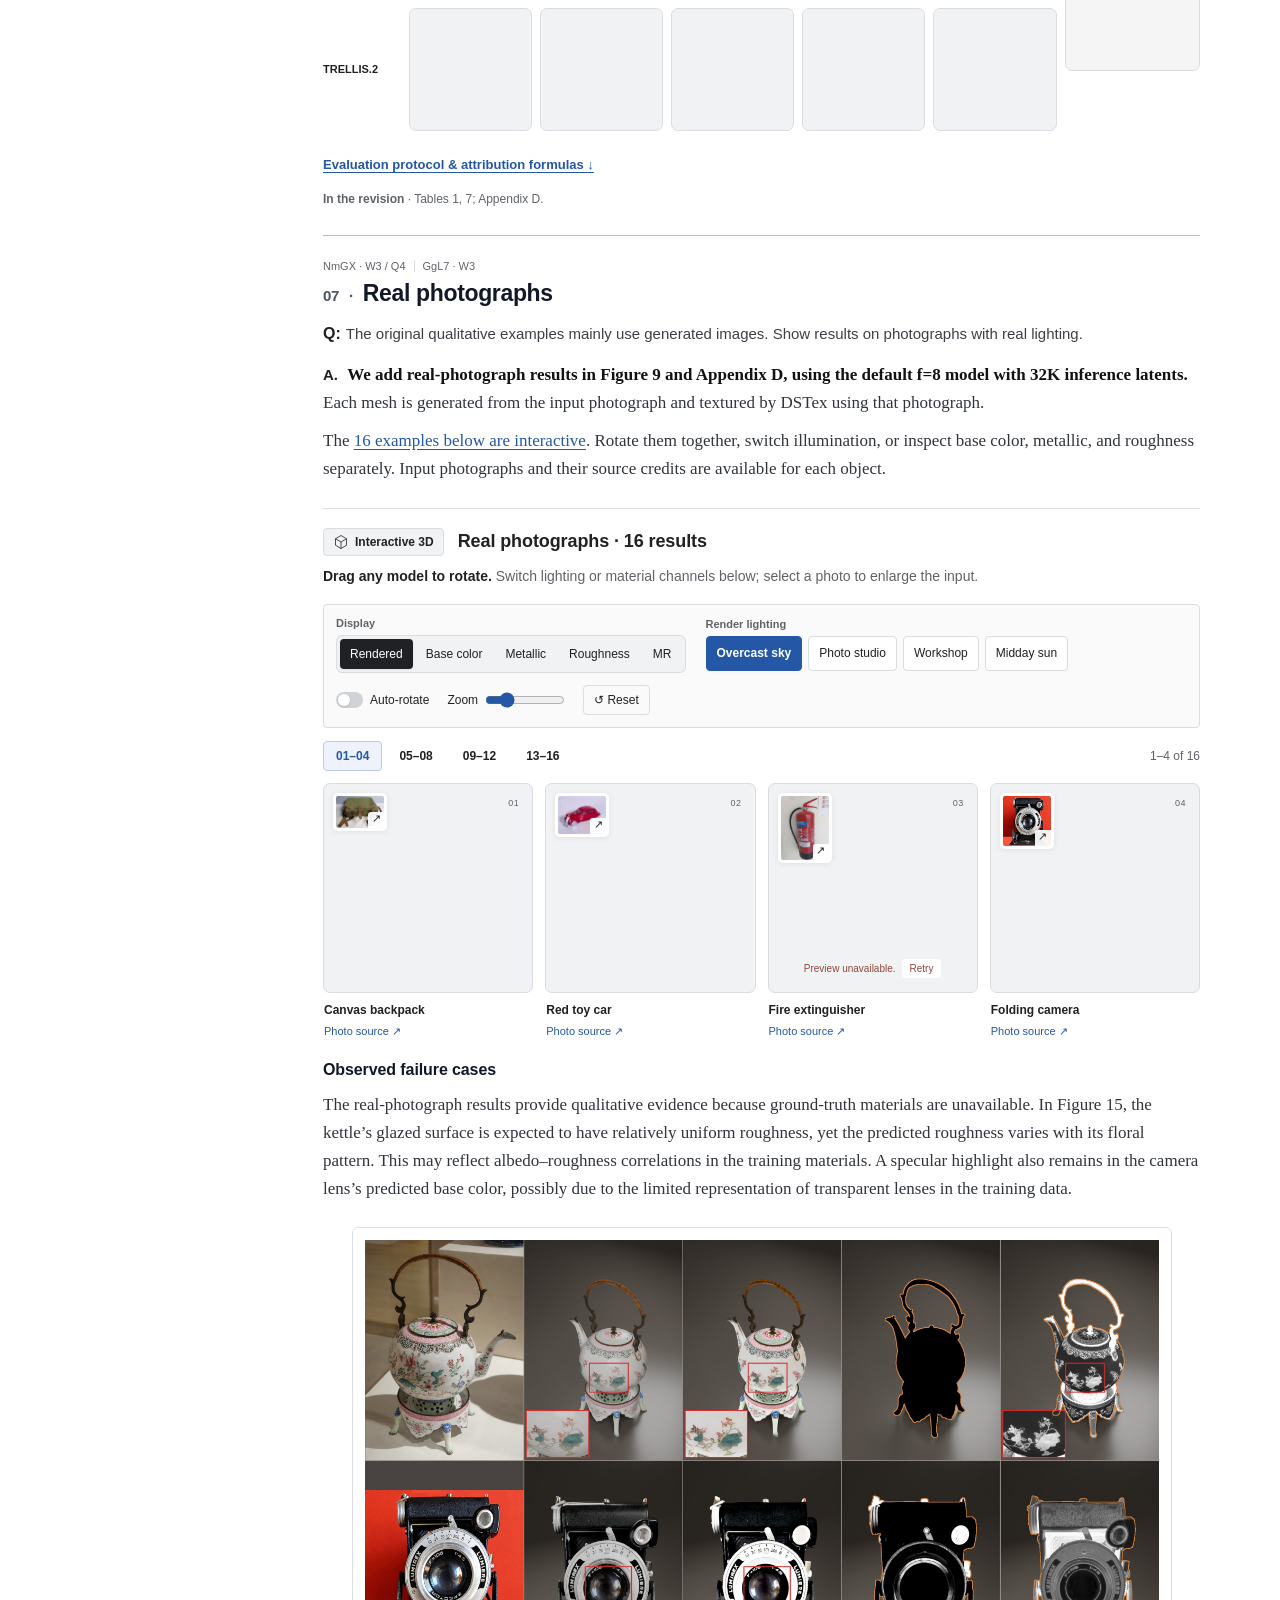
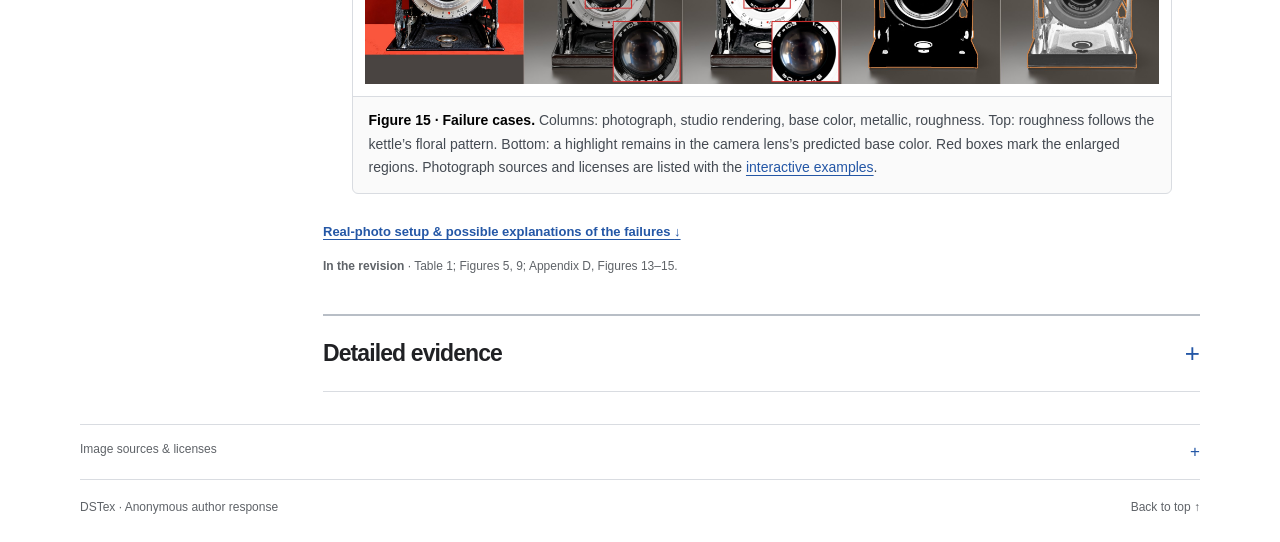
==== commit 5b28820b: "Align responses with manuscript and clarify decoder feature processing" ====
--- a/response.html
+++ b/response.html
@@ -67,26 +67,25 @@
  <div class="topic-kicker"><span class="topic-number">01</span><span class="reviewer-ref">NmGX · W1 / Q1</span><span class="reviewer-ref">UMid · W1</span></div>
  <h2><span class="question-number">01</span><span class="question-title">Contribution &amp; prior work</span></h2>
  <div class="concern"><p class="concern-label">Q:</p><p class="concern-text">How does the Anchor Densifier differ from prior token expansion and native texturing methods?</p></div>
- <div class="answer" data-answer-for="all NmGX"><p><span class="answer-label">A.</span> We agree that feature projection, positional embeddings, and FiLM are standard operations. <strong>Our contribution is a decoding design that constructs and refines denser material features at mesh-sampled locations while keeping the diffusion latent count fixed.</strong> The controlled decoder comparisons test this design against increasing depth or width (see <a href="#capacity">NmGX W2 / Q2 and GgL7 W1 / Q1</a>).</p>
- <p><strong>MSVS-VAE and DSTex differ in where fine features are placed, how they are constructed, and how they are queried.</strong> Both expand compact latents during decoding. MSVS-VAE hierarchically splits features, predicts child offsets, and aggregates local neighbors across scales for SDF prediction.</p>
- <p>In DSTex, the given mesh directly supplies the fine anchor positions. Each latent is projected with shared weights and adapted to these positions through absolute position embeddings and relative-offset modulation. Self-attention then refines the dense tokens, and material queries attend to the full refined set.</p></div>
- <div class="answer" data-answer-for="UMid" hidden><p><span class="answer-label">A.</span> <strong>DSTex increases the spatial density of decoder features while keeping the diffusion latent count fixed. Compared with the evaluated baselines, it generates finer texture details, including small lettering and closely spaced patterns.</strong></p>
- <p>This design is motivated by a property of texture generation: material detail need not coincide with geometric detail. A flat surface can carry intricate patterns without any change in shape. We therefore construct additional, position-conditioned feature tokens directly at mesh-sampled locations, providing denser feature support for continuous material queries.</p>
- <p><strong>The distinction lies in how these features are constructed and queried.</strong> NaTex supports continuous texture queries and reports detail scaling through increased latent counts. DSTex expands features only during decoding, leaving the diffusion sequence unchanged. For PBR generation, NaTex uses a separately trained material model conditioned on generated albedo, whereas DSTex jointly models albedo and metallic–roughness with one latent set and one diffusion model.</p>
- <p>LaFiTe and TRELLIS.2 decode sparse representations into local feature grids or voxel material attributes; DSTex constructs features at sampled surface locations, refines them with self-attention, and queries the full refined set. These approaches offer different computational trade-offs.</p></div>
+ <div class="answer" data-answer-for="all NmGX"><p><span class="answer-label">A.</span> We agree that feature projection, positional embeddings, and FiLM are standard operations. <strong>Our contribution is a decoding design that expands each latent into multiple surface feature tokens at locations sampled from the known mesh while keeping the diffusion latent count fixed.</strong> The extra feature tokens are constructed after diffusion, avoiding a longer sequence at every denoising step.</p>
+ <p><strong>MSVS-VAE and DSTex differ in feature placement, construction, and readout.</strong> MSVS-VAE hierarchically splits features, predicts child offsets, and aggregates multi-scale local neighbors for SDF queries. In DSTex, the given mesh directly supplies the fine anchor coordinates. Shared projection, absolute position embeddings, and relative-offset FiLM construct features at those locations; self-attention processes them for global material queries (<a href="#appendix-framework">Sections 2 and 3.2; Figure 3</a>).</p>
+ <p>Table 2 isolates the densification gain: with absolute position embeddings alone, f=8 raises albedo/MR PSNR from 31.63/33.81 to 33.34/34.89 for VAEs trained at 4K and evaluated at 16K latents (<a href="#appendix-ablations">Table 2(a, c)</a>). Deeper/wider f=1 decoders reach 31.80/32.23 albedo PSNR (<a href="#capacity">NmGX W2 / Q2 and GgL7 W1 / Q1</a>).</p>
+ <p>For the VAEs trained at 4K, densified 16K achieves higher albedo/MR reconstruction PSNR than unexpanded 32K (<a href="#expansion-costs">Table 5</a>). For the final generation models trained at 8K, densified 16K has lower material errors and relighting LPIPS, shorter end-to-end runtime, and lower full-pipeline peak GPU memory than unexpanded 32K (<a href="#appendix-generation">Table 1</a>; <a href="#runtime-memory">Table 4</a>).</p></div>
+ <div class="answer" data-answer-for="UMid" hidden><p><span class="answer-label">A.</span> <strong>DSTex increases decoder feature density at locations sampled from the known mesh while keeping the diffusion latent count fixed.</strong> The extra feature tokens are constructed after diffusion, avoiding a longer sequence at every denoising step.</p>
+ <p><strong>NaTex scales detail by increasing the latent count; DSTex expands features during decoding.</strong> Both support continuous surface queries. For PBR generation, NaTex uses a separately trained material DiT conditioned on generated albedo, whereas DSTex jointly models albedo and metallic–roughness with one latent set and one diffusion model.</p>
+ <p>LaFiTe queries interpolated local decoder features through an MLP, while TRELLIS.2 interpolates decoded voxel material attributes. DSTex constructs features at sampled mesh surface locations, processes them with self-attention, and queries all resulting feature tokens.</p></div>
 
  <div class="evidence-table"><div class="evidence-title"><strong>Positioning the design</strong><span>Revised Section 2</span></div><div class="table-scroll" tabindex="0" role="region" aria-label="Comparison with prior representations"><table class="text-table"><thead><tr><th scope="col">Prior work</th><th scope="col">Prior approach</th><th scope="col">DSTex distinction</th></tr></thead><tbody>
-  <tr><td><a href="https://arxiv.org/html/2607.24436v1#S4.SS3" target="_blank" rel="noopener noreferrer">MSVS-VAE</a><span class="paper-citation">(Hao et al., 2026)</span></td><td data-label="Prior approach">Hierarchical point-shuffle splits feature channels and predicts child offsets. Multi-scale local-neighbor aggregation predicts SDF.</td><td data-label="DSTex">The given mesh supplies fine anchor coordinates. Direct expansion uses shared projection and relative offsets; material queries attend to all refined fine tokens.</td></tr>
-  <tr><td><a href="https://arxiv.org/html/2511.16317v1#S3.SS1" target="_blank" rel="noopener noreferrer">NaTex</a><span class="paper-citation">(Lai et al., 2026b)</span></td><td data-label="Prior approach">Continuous color queries from geometry-conditioned latent sets; reported detail scaling increases the latent count. <strong>PBR uses a separately trained material DiT</strong> and <a href="https://arxiv.org/html/2511.16317v1#A2" target="_blank" rel="noopener noreferrer">two-stage generation</a>: albedo first, then albedo-conditioned MR.</td><td data-label="DSTex">Expand each latent into multiple surface feature tokens only in the decoder, using shared projection and relative-position modulation. The diffusion latent count stays fixed. <strong>Albedo and MR are jointly modeled with one latent set and one diffusion model.</strong></td></tr>
-  <tr><td><a href="https://arxiv.org/html/2512.04786v1#S3.SS1" target="_blank" rel="noopener noreferrer">LaFiTe</a><span class="paper-citation">(Chen et al., 2026)</span></td><td data-label="Prior approach">Sparse latents decode to local feature grids. Each query interpolates features, then an MLP predicts color.</td><td data-label="DSTex">Fine feature tokens are placed on the mesh surface. Each material query cross-attends to the full token set after self-attention refinement.</td></tr>
+  <tr><td><a href="https://arxiv.org/html/2607.24436v1#S4.SS3" target="_blank" rel="noopener noreferrer">MSVS-VAE</a><span class="paper-citation">(Hao et al., 2026)</span></td><td data-label="Prior approach">Hierarchical point-shuffle splits feature channels and predicts child offsets. Multi-scale local-neighbor aggregation predicts SDF.</td><td data-label="DSTex">Fine anchor coordinates are sampled directly from the known mesh. Shared projection and position conditioning construct features at those coordinates; material queries attend to all resulting feature tokens.</td></tr>
+  <tr><td><a href="https://arxiv.org/html/2511.16317v1#S3.SS1" target="_blank" rel="noopener noreferrer">NaTex</a><span class="paper-citation">(Lai et al., 2026b)</span></td><td data-label="Prior approach">Continuous color queries over geometry-conditioned VecSets; reported detail scaling increases the latent count. <strong>PBR uses a separately trained material DiT</strong> and <a href="https://arxiv.org/html/2511.16317v1#A2" target="_blank" rel="noopener noreferrer">two-stage generation</a>: albedo first, then albedo-conditioned MR.</td><td data-label="DSTex">Expand each latent into multiple feature tokens at known mesh surface locations during decoding. The diffusion latent count stays fixed. <strong>Albedo and MR are jointly modeled with one latent set and one diffusion model.</strong></td></tr>
+  <tr><td><a href="https://arxiv.org/html/2512.04786v1#S3.SS1" target="_blank" rel="noopener noreferrer">LaFiTe</a><span class="paper-citation">(Chen et al., 2026)</span></td><td data-label="Prior approach">Sparse latents decode to local feature grids. Each query interpolates features, then an MLP predicts color.</td><td data-label="DSTex">Fine feature tokens are placed on the mesh surface. Each material query cross-attends to the full token set after self-attention processing.</td></tr>
   <tr><td><a href="https://arxiv.org/html/2512.14692v1#S3.SS1.SSS2" target="_blank" rel="noopener noreferrer">TRELLIS.2</a><span class="paper-citation">(Xiang et al., 2026)</span></td><td data-label="Prior approach">SC-VAE decodes material attributes on a sparse voxel grid. Surface queries trilinearly interpolate neighboring voxel attributes.</td><td data-label="DSTex">Continuous query heads predict albedo and MR from learned surface feature tokens, with query positions and normals as inputs.</td></tr>
- </tbody></table></div><p class="table-note">The distinctions concern feature placement, expansion, query readout, and material modeling. Local interpolation and global query attention offer different computational trade-offs.</p></div>
+ </tbody></table></div><p class="table-note">The distinctions concern feature placement, expansion, query readout, and material modeling.</p></div>
  <div class="answer"><p>Code and pretrained weights for NaTex and LaFiTe were not publicly available at evaluation time, so we could not include them in the quantitative comparison (Section 4, Baselines).</p></div>
 
- <div class="answer" data-answer-for="all NmGX"><p><strong>Material detail need not coincide with geometric detail:</strong> fine lettering and closely spaced stripes can appear on a flat panel without changing its shape. This motivates placing denser, position-conditioned feature tokens directly on the known mesh surface, increasing decoding capacity for localized material variations while keeping the diffusion latent count fixed.</p>
- <p>Together with the Surface Encoder and DS-DiT, this design forms a <strong>complete native PBR generation framework</strong> that jointly models albedo and metallic–roughness from a mesh and a reference image. <a href="#appendix-ablations">Table 2</a> evaluates the individual design choices, while <a href="#appendix-generation">Table 1</a> evaluates the complete generation framework.</p></div>
- <div class="answer" data-answer-for="UMid" hidden><p><strong>Increasing decoder parameter count alone yields limited reconstruction gains under our controlled training setup.</strong> All four models train at 4K latents; deeper/wider capacities are selected for comparable forward decoding latency at 4K inference. DSTex achieves higher held-out surface-query albedo PSNR at 4K with fewer parameters and lower peak decoding memory (<a href="#decoder-training-curves">Figure 10</a>; <a href="#decoder-costs">Table 3</a>). At 16K with fixed weights, it improves all six reconstruction metrics over both variants, with longer decoding and texture baking (<a href="#decoder-quality">Table 2(e, f)</a>; <a href="#decoder-costs">Table 3</a>).</p>
- <p>Across latent budgets, the 16K densified model reduces end-to-end runtime by <strong>45.5%</strong> relative to the 32K model without densification, while achieving lower metallic and roughness errors and lower relighting LPIPS (<a href="#latent-budget">Tables 1 and 4</a>). We acknowledge the mixed perceptual effects of relative FiLM and discuss that trade-off separately in <a href="#film">UMid W2</a>.</p>
+ <div class="answer" data-answer-for="all NmGX"><p>Together with the Surface Encoder and DS-DiT, this design forms a <strong>complete native PBR generation framework</strong> that jointly models albedo and metallic–roughness from a mesh and a reference image. <a href="#appendix-ablations">Table 2</a> evaluates the individual design choices, while <a href="#appendix-generation">Table 1</a> evaluates the complete generation framework.</p></div>
+ <div class="answer" data-answer-for="UMid" hidden><p><strong>The controlled comparisons quantify the reconstruction gains.</strong> All four decoders train at 4K latents; deeper/wider capacities are selected for comparable forward decoding latency at 4K inference. DSTex achieves higher held-out surface-query albedo PSNR at 4K with fewer parameters and lower peak decoding memory (<a href="#decoder-training-curves">Figure 10</a>; <a href="#decoder-costs">Table 3</a>). At 16K with fixed weights, it improves all six reconstruction metrics over both variants, with longer decoding and texture baking (<a href="#decoder-quality">Table 2(e, f)</a>; <a href="#decoder-costs">Table 3</a>).</p>
+ <p>For the VAEs trained at 4K, densified 16K achieves higher albedo/MR reconstruction PSNR than unexpanded 32K (<a href="#expansion-costs">Table 5</a>). For the final generation models trained at 8K, it reduces end-to-end runtime by <strong>45.5%</strong>, with lower metallic/roughness errors, lower relighting LPIPS, and lower full-pipeline peak GPU memory (<a href="#latent-budget">Table 1</a>; <a href="#runtime-memory">Table 4</a>). The position-conditioning ablation is discussed separately in <a href="#film">UMid W2</a>.</p>
  <p>Together, the Surface Encoder, dense surface decoder, and image- and geometry-conditioned DS-DiT form a <strong>complete native PBR generation framework</strong>. Table 2 below isolates the reconstruction gains from the encoder and densification, while <a href="#appendix-generation">Table 1</a> evaluates the resulting generation quality.</p></div>
  <div class="evidence-table"><div class="evidence-title"><strong>Surface encoding and densification</strong><span>Table 2 · selected rows</span></div><div class="table-scroll" tabindex="0" role="region" aria-label="Results table"><table class="inline-results"><thead><tr class="column-groups"><th scope="colgroup" colspan="1">Configuration</th><th scope="colgroup" colspan="3">Albedo</th><th scope="colgroup" colspan="3">Metallic–roughness</th></tr><tr><th scope="col">Model</th><th scope="col">PSNR ↑</th><th scope="col">LPIPS ↓</th><th scope="col">SSIM ↑</th><th scope="col">PSNR ↑</th><th scope="col">LPIPS ↓</th><th scope="col">SSIM ↑</th></tr></thead><tbody><tr><td>Cross-attention encoder / f=1</td><td>29.40</td><td>0.2465</td><td>0.8386</td><td>31.51</td><td>0.1205</td><td>0.8719</td></tr><tr><td>Surface Encoder / f=1</td><td>31.63</td><td>0.1820</td><td>0.8732</td><td>33.81</td><td>0.0746</td><td>0.8848</td></tr><tr><td>Absolute PE only / f=8</td><td>33.34</td><td>0.1349</td><td>0.9043</td><td class="second" title="Second-best">34.89</td><td class="best" title="Best">0.0552</td><td class="second" title="Second-best">0.9169</td></tr><tr><td>Surface Encoder + densifier / f=8</td><td class="best" title="Best">34.22</td><td>0.1342</td><td class="best" title="Best">0.9154</td><td class="best" title="Best">35.21</td><td>0.0618</td><td>0.9091</td></tr></tbody></table></div><div class="table-ranking" aria-label="Cell highlights"><span class="rank-key best">Best</span><span class="rank-key second">Second-best</span></div><p class="table-note">4K training, 16K inference with fixed weights; 1,000 assets. PSNR is in dB. Cell highlights follow Table 2. Both f=8 variants use the Surface Encoder and densifier; the last row additionally uses relative FiLM.</p></div>
  <p class="detail-link"><a href="#appendix-framework">Architecture details &amp; surface-token construction <span aria-hidden="true">↓</span></a></p>
@@ -96,11 +95,11 @@
  <div class="topic-kicker"><span class="topic-number">02</span><span class="reviewer-ref">UMid · W2</span></div>
  <h2><span class="question-number">02</span><span class="question-title">Offset modulation</span></h2>
  <div class="concern"><p class="concern-label">W:</p><p class="concern-text">Does offset-conditioned FiLM provide a perceptual benefit beyond expansion with absolute positional embeddings?</p></div>
- <div class="answer"><p><span class="answer-label">A.</span> <strong>We agree with the reviewer’s reading of the ablation:</strong> relative FiLM adds little to albedo LPIPS (0.1349 → 0.1342), while MR LPIPS and SSIM favor absolute positional embeddings alone.</p>
- <p><strong>We view this as a design trade-off.</strong> With the encoder and expansion factor fixed (f=8), relative FiLM improves albedo/MR PSNR by 0.88/0.32 dB and improves albedo SSIM. We retain it for these reconstruction gains, while accepting and reporting the worse MR LPIPS and SSIM.</p></div>
+ <div class="answer"><p><span class="answer-label">A.</span> We agree that the FiLM ablation shows a trade-off. <strong>With the encoder and expansion factor fixed (f=8), relative FiLM improves albedo/MR PSNR by 0.88/0.32 dB and improves albedo SSIM over absolute PE alone</strong>, with a small improvement in albedo LPIPS.</p>
+ <p>Absolute PE yields better MR LPIPS and SSIM (<a href="#appendix-ablations">Table 2(c, f)</a>). Section 4.2 reports both the gains and the trade-off.</p></div>
  <div class="evidence-table"><div class="evidence-title"><strong>Effect of relative-offset modulation</strong><span>Table 2(c) and its shared f=8 reference</span></div><div class="table-scroll" tabindex="0" role="region" aria-label="Results table"><table class="inline-results"><thead><tr class="column-groups"><th scope="colgroup" colspan="1">Configuration</th><th scope="colgroup" colspan="3">Albedo</th><th scope="colgroup" colspan="3">Metallic–roughness</th></tr><tr><th scope="col">Model</th><th scope="col">PSNR ↑</th><th scope="col">LPIPS ↓</th><th scope="col">SSIM ↑</th><th scope="col">PSNR ↑</th><th scope="col">LPIPS ↓</th><th scope="col">SSIM ↑</th></tr></thead><tbody><tr><td>Absolute PE only</td><td>33.34</td><td>0.1349</td><td>0.9043</td><td class="second" title="Second-best">34.89</td><td class="best" title="Best">0.0552</td><td class="second" title="Second-best">0.9169</td></tr><tr><td>Absolute PE + relative FiLM</td><td class="best" title="Best">34.22</td><td>0.1342</td><td class="best" title="Best">0.9154</td><td class="best" title="Best">35.21</td><td>0.0618</td><td>0.9091</td></tr></tbody></table></div><div class="table-ranking" aria-label="Cell highlights"><span class="rank-key best">Best</span><span class="rank-key second">Second-best</span></div><p class="table-note">4K training, 16K inference with fixed weights; 1,000 assets. PSNR is in dB. Cell highlights follow Table 2.</p></div>
  <p class="detail-link"><a href="#appendix-ablations">Complete position-conditioning and expansion ablations <span aria-hidden="true">↓</span></a></p>
- <p class="paper-location"><strong>In the revision</strong> · Section 4.2; Table 2(c).</p>
+ <p class="paper-location"><strong>In the revision</strong> · Section 4.2; Table 2(c, f).</p>
 </section>
 <section class="response-topic" id="capacity" data-reviewers="NmGX GgL7 UMid">
  <div class="topic-kicker"><span class="topic-number">03</span><span class="reviewer-ref">NmGX · W2 / Q2</span><span class="reviewer-ref">GgL7 · W1 / Q1</span><span class="reviewer-ref">UMid · W1</span></div>
@@ -113,12 +112,12 @@
  <p>DSTex uses <strong>58M parameters</strong>, versus 491M and 3.62B, and its peak decoding memory at 4K inference latents is <strong>1.19 GiB</strong>, versus 1.35 and 7.91 GiB (<a href="#decoder-costs">Table 3</a>). Texture baking, including material queries, is measured separately.</p></div>
  <figure class="result-figure" id="decoder-training-curves"><a href="response-assets/decoder-scaling.png" target="_blank" rel="noopener noreferrer" aria-label="Open Figure 10 at full resolution"><img src="response-assets/decoder-scaling.png" alt="Training texture loss and albedo PSNR curves, and held-out 4K albedo PSNR comparing the standard, deeper, wider, and densified decoders" loading="lazy" width="1800" height="622"></a><figcaption><strong>Figure 10.</strong> Left: training texture loss (log scale). Middle: albedo PSNR on training batches’ surface query points. Both are averaged over windows of about 40K samples. Right: periodic evaluation at 4K inference latents on 4,096 held-out assets. A single albedo PSNR is computed from the mean squared error pooled over all their surface query points.</figcaption></figure>
  <h3 class="answer-subheading">Analysis</h3>
- <div class="answer"><p><strong>Increasing decoder parameter count alone yields limited reconstruction gains under this training recipe and sample budget.</strong> Densification gives lower final training texture loss and higher held-out surface-query albedo PSNR at 4K inference latents than the deeper and wider variants (<a href="#decoder-training-curves">Figure 10</a>).</p>
+ <div class="answer"><p><strong>Under the shared training recipe and sample budget, densification gives lower final training texture loss and higher held-out surface-query albedo PSNR at 4K inference latents than the deeper and wider variants</strong> (<a href="#decoder-training-curves">Figure 10</a>).</p>
  <p>In a joint VAE–autoregressive training setting, <a href="https://arxiv.org/abs/2608.29335" target="_blank" rel="noopener noreferrer">GenFirst</a> (Zheng et al., 2026) also finds that increasing decoder depth does not necessarily improve reconstruction quality (Section 3.2, Figure 4b).</p>
- <p>Table 2 compares albedo and MR reconstruction at <strong>16K inference latents</strong> with the trained weights fixed. DSTex improves all six metrics over the deeper and wider variants, as shown in <a href="#decoder-quality">Table 2(e, f)</a> below.</p></div>
+ <p>Table 2 compares albedo and MR reconstruction at <strong>16K inference latents</strong> with the trained weights fixed. The deeper/wider f=1 decoders improve albedo PSNR by 0.17/0.60 dB over the standard f=1 baseline (<a href="#appendix-ablations">Table 2(a, e)</a>). DSTex improves all six metrics over both variants, as shown in <a href="#decoder-quality">Table 2(e, f)</a> below.</p></div>
  <div id="decoder-quality"><div class="evidence-table"><div class="evidence-title"><strong>Reconstruction quality at 16K latents</strong><span>Table 2(e, f), with the f=1 reference</span></div><div class="table-scroll" tabindex="0" role="region" aria-label="Results table"><table class="inline-results"><thead><tr class="column-groups"><th scope="colgroup" colspan="1">Configuration</th><th scope="colgroup" colspan="3">Albedo</th><th scope="colgroup" colspan="3">Metallic–roughness</th></tr><tr><th scope="col">Model</th><th scope="col">PSNR ↑</th><th scope="col">LPIPS ↓</th><th scope="col">SSIM ↑</th><th scope="col">PSNR ↑</th><th scope="col">LPIPS ↓</th><th scope="col">SSIM ↑</th></tr></thead><tbody><tr><td>DSTex (f=1)</td><td>31.63</td><td>0.1820</td><td>0.8732</td><td>33.81</td><td>0.0746</td><td>0.8848</td></tr><tr><td>Deeper (52 × 768)</td><td>31.80</td><td>0.1741</td><td>0.8839</td><td>33.43</td><td>0.0755</td><td>0.8922</td></tr><tr><td>Wider (6 × 6144)</td><td>32.23</td><td>0.1667</td><td>0.8895</td><td>34.25</td><td>0.0717</td><td>0.9010</td></tr><tr><td>DSTex (f=8)</td><td class="best" title="Best">34.22</td><td>0.1342</td><td class="best" title="Best">0.9154</td><td class="best" title="Best">35.21</td><td>0.0618</td><td>0.9091</td></tr></tbody></table></div><div class="table-ranking" aria-label="Cell highlights"><span class="rank-key best">Best</span><span class="rank-key second">Second-best</span></div><p class="table-note">4K training, 16K inference with fixed weights; 1,000 assets. PSNR is in dB. Cell highlights follow Table 2.</p></div></div>
- <div class="answer"><p><strong>These 16K quality gains come with longer decoding and texture-baking times than the deeper and wider variants.</strong> DSTex constructs 128K decoder feature tokens from 16K latents, increasing the feature set processed by refinement and material queries. <a href="#decoder-costs">Table 3</a> reports actual decoding latency and peak memory at both inference latent counts, with baking timed separately.</p></div>
- <div id="decoder-costs"><div class="evidence-table"><div class="evidence-title"><strong>Decoding and baking at both latent counts</strong><span>Table 3</span></div><div class="table-scroll" tabindex="0" role="region" aria-label="Results table"><table class="inline-results"><thead><tr class="column-groups"><th scope="colgroup" colspan="2">Configuration</th><th scope="colgroup" colspan="2">4K latents</th><th scope="colgroup" colspan="3">16K latents</th></tr><tr><th scope="col">Decoder</th><th scope="col">Params</th><th scope="col">Decode (ms)</th><th scope="col">Peak (GiB)</th><th scope="col">Decode (ms)</th><th scope="col">Peak (GiB)</th><th scope="col">Bake 2K (s)</th></tr></thead><tbody><tr><td>DSTex (f=1)</td><td>57M</td><td>6.6</td><td>0.52</td><td>17.6</td><td>0.83</td><td>1.06</td></tr><tr><td>Deeper (52 × 768)</td><td>491M</td><td>52.6</td><td>1.35</td><td>143.4</td><td>1.66</td><td>1.07</td></tr><tr><td>Wider (6 × 6144)</td><td>3.62B</td><td>49.6</td><td>7.91</td><td>272.3</td><td>10.31</td><td>1.09</td></tr><tr><td>DSTex (f=8)</td><td>58M</td><td>57.0</td><td>1.19</td><td>729.6</td><td>3.50</td><td>4.30</td></tr></tbody></table></div><p class="table-note">Decoding constructs and refines surface features. Baking separately includes UV rasterization, per-texel material queries, seam dilation, and host transfer. Peak decoding memory includes decoder weights.</p></div></div>
+ <div class="answer"><p><strong>These 16K quality gains come with longer decoding and texture-baking times than the deeper and wider variants.</strong> DSTex constructs 128K decoder feature tokens from 16K latents, increasing the feature set processed by self-attention and material queries. <a href="#decoder-costs">Table 3</a> reports actual decoding latency and peak memory at both inference latent counts, with baking timed separately.</p></div>
+ <div id="decoder-costs"><div class="evidence-table"><div class="evidence-title"><strong>Decoding and baking at both latent counts</strong><span>Table 3</span></div><div class="table-scroll" tabindex="0" role="region" aria-label="Results table"><table class="inline-results"><thead><tr class="column-groups"><th scope="colgroup" colspan="2">Configuration</th><th scope="colgroup" colspan="2">4K latents</th><th scope="colgroup" colspan="3">16K latents</th></tr><tr><th scope="col">Decoder</th><th scope="col">Params</th><th scope="col">Decode (ms)</th><th scope="col">Peak (GiB)</th><th scope="col">Decode (ms)</th><th scope="col">Peak (GiB)</th><th scope="col">Bake 2K (s)</th></tr></thead><tbody><tr><td>DSTex (f=1)</td><td>57M</td><td>6.6</td><td>0.52</td><td>17.6</td><td>0.83</td><td>1.06</td></tr><tr><td>Deeper (52 × 768)</td><td>491M</td><td>52.6</td><td>1.35</td><td>143.4</td><td>1.66</td><td>1.07</td></tr><tr><td>Wider (6 × 6144)</td><td>3.62B</td><td>49.6</td><td>7.91</td><td>272.3</td><td>10.31</td><td>1.09</td></tr><tr><td>DSTex (f=8)</td><td>58M</td><td>57.0</td><td>1.19</td><td>729.6</td><td>3.50</td><td>4.30</td></tr></tbody></table></div><p class="table-note">Decoding constructs surface feature tokens and processes them with self-attention. Baking separately includes UV rasterization, per-texel material queries, seam dilation, and host transfer. Peak decoding memory includes decoder weights.</p></div></div>
  <p class="detail-link"><a href="#appendix-decoders">Evaluation protocol &amp; additional design ablations <span aria-hidden="true">↓</span></a></p>
  <p class="paper-location"><strong>In the revision</strong> · Section 4.2; Table 2(e, f); Table 3; Figure 10.</p>
 </section>
@@ -139,16 +138,16 @@
  <div class="topic-kicker"><span class="topic-number">05</span><span class="reviewer-ref">GgL7 · W2 / Q2</span><span class="reviewer-ref">NmGX · W2 / Q2</span><span class="reviewer-ref">UMid · W3</span></div>
  <h2><span class="question-number">05</span><span class="question-title">Runtime &amp; memory</span></h2>
  <div class="concern"><p class="concern-label">Q:</p><p class="concern-text">Separate material decoding and texture baking, report memory, and show the cost of different expansion factors.</p></div>
- <div class="answer"><p><span class="answer-label">A.</span> <strong>At 32K, densification increases end-to-end runtime from 45.25 to 55.49 s (+22.6%) under the updated timing protocol.</strong> The added cost is in decoding and baking; diffusion sampling remains the main runtime bottleneck.</p>
+ <div class="answer"><p><span class="answer-label">A.</span> <strong>At 32K, densification increases end-to-end runtime from 45.25 to 55.49 s (+22.6%).</strong> The added cost is in decoding and baking; diffusion sampling remains the main runtime bottleneck.</p>
  <p>In the default f=8, 32K configuration, material decoding takes <strong>2.98 s</strong> and 2K texture baking takes <strong>8.47 s</strong>. Full-pipeline peak GPU memory is <strong>38.2 GiB (median) / 42.4 GiB (maximum)</strong>, including allocator reserve (<a href="#runtime-memory">Table 4</a>).</p>
  <p>Table 4 reports mean stage times for all three baselines and both 32K DSTex configurations over the same 1,000 assets on A100 SXM4 GPUs. Timing includes input preparation through final textured GLB export and excludes model loading. For DSTex, baking includes UV rasterization, per-texel material queries, seam dilation, and transfer to host memory. The totals also appear alongside quality in <a href="#appendix-generation">Table 1</a>.</p></div>
- <div class="answer" id="runtime-measurement"><p><strong>We reviewed all evaluation pipelines and re-timed all methods using this shared timing boundary.</strong> We removed redundant I/O while retaining each method’s required inference stages and default model settings, including MR generation for LumiTex. For DSTex, the cleanup addressed issues such as unused input-texture loading, repeated input reads, an intermediate mesh re-export, and duplicate texture-map writes; model weights, sampling steps, and guidance are unchanged.</p></div>
+ <div class="answer" id="runtime-measurement"><p><strong>Runtime update.</strong> We reviewed all evaluation pipelines and re-timed all methods using this shared timing boundary. We removed redundant I/O while retaining each method’s required inference stages and default model settings, including MR generation for LumiTex. For DSTex, the cleanup addressed issues such as unused input-texture loading, repeated input reads, an intermediate mesh re-export, and duplicate texture-map writes; model weights, sampling steps, and guidance are unchanged.</p></div>
  <div class="evidence-table"><div class="evidence-title"><strong>End-to-end runtime by stage</strong><span>Table 4 · seconds</span></div><div class="table-scroll" tabindex="0" role="region" aria-label="Results table"><table class=""><thead><tr><th scope="col">Stage</th><th scope="col">TRELLIS.2</th><th scope="col">UniTEX</th><th scope="col">LumiTex</th><th scope="col">DSTex f=8</th><th scope="col">DSTex f=1</th></tr></thead><tbody><tr><td>GLB loading and mesh preparation</td><td>0.12</td><td>1.31</td><td>0.33</td><td>0.26</td><td>0.25</td></tr><tr><td>Conditioning / geometry encoding</td><td>5.96</td><td>0.43</td><td>8.37</td><td>1.04</td><td>1.09</td></tr><tr><td>Diffusion sampling</td><td>2.51</td><td>58.43</td><td>59.28</td><td>40.98</td><td>40.42</td></tr><tr><td>Completion / material decoding</td><td>0.12</td><td>8.72</td><td>7.65</td><td>2.98</td><td>0.072</td></tr><tr><td>Texture baking (2K)</td><td>2.63</td><td>0.37</td><td>26.90</td><td>8.47</td><td>1.64</td></tr><tr><td>Textured GLB export</td><td>5.46</td><td>2.04</td><td>2.31</td><td>1.76</td><td>1.78</td></tr><tr class="total-row"><td>Total</td><td>16.80</td><td>71.30</td><td>104.84</td><td>55.49</td><td>45.25</td></tr></tbody></table></div><p class="table-note">Mean times over the same 1,000 assets, from input GLB loading to textured GLB export; model loading is excluded. Both DSTex columns use 32K latents, 25 sampling steps, and CFG 3. Baselines retain their default model settings; LumiTex includes MR generation. Stage labels group each method’s corresponding operations.</p></div>
- <div class="answer"><p>The Anchor Densifier operates after diffusion, expanding decoder features without lengthening the diffusion sequence. At a fixed latent count, this increases decoding and baking cost while sampling time remains similar. With DM sampling still the main runtime bottleneck, we identify <strong>distillation and quantization</strong> as future directions for faster, more memory-efficient inference (Section 5).</p></div>
+ <div class="answer"><p>The Anchor Densifier operates after diffusion, expanding decoder features without lengthening the diffusion sequence. At a fixed latent count, this increases decoding and baking cost while sampling time remains similar.</p></div>
  <div id="runtime-memory"><div class="evidence-table"><div class="evidence-title"><strong>Full-pipeline peak GPU memory</strong><span>Table 4 · GiB, median / maximum</span></div><div class="table-scroll" tabindex="0" role="region" aria-label="Results table"><table class=""><thead><tr><th scope="col">Model</th><th scope="col">16K latents</th><th scope="col">32K latents</th></tr></thead><tbody><tr><td>DSTex (f=1)</td><td>35.8 / 39.2</td><td>38.4 / 40.9</td></tr><tr><td>DSTex (f=8)</td><td>36.1 / 38.6</td><td>38.2 / 42.4</td></tr></tbody></table></div><p class="table-note">Peak GPU memory per process over the complete generation pipeline, including allocator reserve.</p></div></div>
  <div class="answer"><p><strong>Table 5 shows a reconstruction-quality versus decoder-cost trade-off.</strong> These controlled VAE ablations are <strong>trained at 4K</strong> latents; Table 1 separately evaluates generation with the final 8K-trained models. At both inference budgets, larger expansion factors improve albedo and MR PSNR while increasing decoding, baking, and memory costs. At the same decoded support count, f=4 at 32K has higher reconstruction PSNR than f=8 at 16K, with similar decoder costs but twice as many latents. Memory covers decoding and includes decoder weights.</p></div>
  <div id="expansion-costs"><div class="evidence-table"><div class="evidence-title"><strong>Expansion-factor ablation</strong><span>Table 5</span></div><div class="table-scroll" tabindex="0" role="region" aria-label="Results table"><table class=""><thead><tr><th scope="col">f</th><th scope="col">Latents</th><th scope="col">Support tokens</th><th scope="col">Decode (ms)</th><th scope="col">Bake 2K (s)</th><th scope="col">Peak (GiB)</th><th scope="col">Albedo PSNR</th><th scope="col">MR PSNR</th></tr></thead><tbody><tr><td>1</td><td>16K</td><td>16K</td><td>17.6</td><td>1.06</td><td>0.83</td><td>31.63</td><td>33.81</td></tr><tr><td>4</td><td>16K</td><td>64K</td><td>204</td><td>2.39</td><td>2.0</td><td>33.17</td><td>34.59</td></tr><tr><td>8</td><td>16K</td><td>128K</td><td>729.6</td><td>4.30</td><td>3.50</td><td>34.22</td><td>35.21</td></tr><tr><td>1</td><td>32K</td><td>32K</td><td>55</td><td>1.51</td><td>1.2</td><td>33.54</td><td>34.83</td></tr><tr><td>4</td><td>32K</td><td>128K</td><td>757</td><td>4.25</td><td>3.5</td><td>34.93</td><td>35.84</td></tr><tr><td>8</td><td>32K</td><td>256K</td><td>3030</td><td>8.32</td><td>6.6</td><td>36.60</td><td>37.59</td></tr></tbody></table></div><p class="table-note">Six-layer decoders of width 768, <strong>trained at 4K</strong>. Reconstruction PSNR is reported at both 16K and 32K; peak memory covers decoding and includes weights. Table 4 above uses the final 8K-trained VAE–DM pairs.</p></div></div>
- <p class="detail-link"><a href="#appendix-runtime">Timing boundaries, expansion costs &amp; measurement correction <span aria-hidden="true">↓</span></a></p>
+ <p class="detail-link"><a href="#appendix-runtime">Timing boundaries, expansion costs &amp; runtime update <span aria-hidden="true">↓</span></a></p>
  <p class="paper-location"><strong>In the revision</strong> · Appendix C; Tables 3–6.</p>
 </section>
 <section class="response-topic" id="materials" data-reviewers="NmGX GgL7">
@@ -249,15 +248,15 @@
   <div class="topic-kicker">NmGX · W1 / Q1 &nbsp; / &nbsp; UMid · W1</div>
   <h3 id="appendix-framework-title"><span>A.</span> Architecture &amp; surface-token construction</h3>
   <div class="appendix-prose">
-   <p>The Surface Encoder produces 64-channel anchor latents. The decoder projects them to width 768 before expansion and refinement. At the default 32K inference latent count and <i>f</i>=8, it constructs 256K fine anchor tokens for material queries.</p>
+   <p>The Surface Encoder produces 64-channel anchor latents. The decoder projects them to width 768 before expansion and self-attention. At the default 32K inference latent count and <i>f</i>=8, it constructs 256K fine anchor tokens for material queries.</p>
    <p><strong>Training has two stages.</strong> We first train DS-VAE to reconstruct ground-truth materials, then freeze it while training DS-DiT. During generation, geometry conditioning comes from the frozen Surface Encoder applied to positions and normals with neutral material values.</p>
   </div>
-  <figure class="result-figure"><a href="response-assets/decoder-design.png" target="_blank" rel="noopener noreferrer" aria-label="Open the network component figure at full resolution"><img src="response-assets/decoder-design.png" alt="Surface Encoder, Anchor Densifier with offset modulation, six-block Dense Surface Decoder, and Flow Matching Transformer" loading="lazy" width="2200" height="698"></a><figcaption><strong>Figure 3 · Architecture details.</strong> Surface encoding, anchor densification, material query heads, and DS-DiT. The decoder refines the fine anchors through six self-attention blocks; the material heads attend to them as keys and values. Snowflakes mark frozen components during diffusion training.</figcaption></figure>
+  <figure class="result-figure"><a href="response-assets/decoder-design.png" target="_blank" rel="noopener noreferrer" aria-label="Open the network component figure at full resolution"><img src="response-assets/decoder-design.png" alt="Surface Encoder, Anchor Densifier with offset modulation, six-block Dense Surface Decoder, and Flow Matching Transformer" loading="lazy" width="2200" height="698"></a><figcaption><strong>Figure 3 · Architecture details.</strong> Surface encoding, anchor densification, material query heads, and DS-DiT. The decoder processes the fine anchors through six self-attention blocks; the material heads attend to them as keys and values. Snowflakes mark frozen components during diffusion training.</figcaption></figure>
   <h4>How the surface tokens are constructed</h4>
   <ol class="method-steps">
-   <li><strong>Place anchors on the supplied surface.</strong> The Surface Encoder groups Morton-ordered surface samples into patches. Each patch supplies one anchor latent. Fine anchor coordinates are equally strided samples from the same patch; generation reuses the geometry-conditioning point sample.</li>
+   <li><strong>Place anchors on the supplied surface.</strong> The Surface Encoder groups Morton-ordered surface samples into patches. Each patch supplies one anchor latent. Because the input mesh is known, fine anchor coordinates are taken directly as equally strided samples from the same patch; generation reuses the geometry-conditioning point sample.</li>
    <li><strong>Expand features at those locations.</strong> Each latent is projected with shared weights. An absolute position embedding is added for each fine anchor; FiLM then applies a channel-wise scale and shift conditioned on its offset from the parent anchor. These projections have parameter shapes independent of the expansion factor.</li>
-   <li><strong>Refine and query the dense field.</strong> Six full self-attention blocks of width 768 refine the fine tokens. Separate albedo and MR query heads embed a surface position and normal, then cross-attend to the full refined token set.</li>
+   <li><strong>Apply self-attention and query the features.</strong> Six full self-attention blocks of width 768 process the fine tokens. Separate albedo and MR query heads embed a surface position and normal, then cross-attend to all resulting feature tokens.</li>
   </ol>
   <p class="appendix-prose">At fixed latent count <i>N</i><sub>l</sub>, expansion produces <i>N</i><sub>f</sub> = <i>fN</i><sub>l</sub> decoder tokens. The diffusion appearance sequence stays at <i>N</i><sub>l</sub>; the number of output material queries is independent of both counts. Increasing <i>f</i> adds decoding and baking cost, as reported in the <a href="#appendix-runtime">runtime and memory details</a>.</p>
 
@@ -279,7 +278,8 @@
   <p class="appendix-prose">Table 2 evaluates RGB albedo and MR packed into the first two channels, with the third fixed to zero. All methods use the same cameras, backgrounds, texture filtering, and linear RGB encoding. LPIPS uses AlexNet. <a href="#capacity">View Figure 10 in the reply ↑</a></p>
   <h4 id="appendix-ablations">Design and capacity ablations</h4>
   <div class="evidence-table"><div class="evidence-title"><strong>Design and capacity ablations</strong><span>Table 2(a–e), with the shared reference from (f)</span></div><div class="table-scroll" tabindex="0" role="region" aria-label="Results table"><table class="wide-results"><thead><tr><th scope="col">Model / configuration</th><th scope="col">f</th><th scope="col">K</th><th scope="col">Params</th><th scope="col">Albedo PSNR ↑</th><th scope="col">Albedo LPIPS ↓</th><th scope="col">Albedo SSIM ↑</th><th scope="col">MR PSNR ↑</th><th scope="col">MR LPIPS ↓</th><th scope="col">MR SSIM ↑</th></tr></thead><tbody><tr><td>(a) Cross-attention encoder</td><td>1</td><td>--</td><td>57M</td><td>29.40</td><td>0.2465</td><td>0.8386</td><td>31.51</td><td>0.1205</td><td>0.8719</td></tr><tr><td>(a) Surface Encoder / f=1</td><td>1</td><td>32</td><td>57M</td><td>31.63</td><td>0.1820</td><td>0.8732</td><td>33.81</td><td>0.0746</td><td>0.8848</td></tr><tr><td>(b) Direct expansion</td><td>4</td><td>32</td><td>58M</td><td>33.17</td><td>0.1448</td><td>0.9045</td><td>34.59</td><td>0.0625</td><td>0.9162</td></tr><tr><td>(b) Progressive expansion</td><td>2 → 4 → 8</td><td>32</td><td>61M</td><td>33.30</td><td class="best" title="Best">0.1116</td><td class="second" title="Second-best">0.9115</td><td>33.35</td><td class="second" title="Second-best">0.0577</td><td class="best" title="Best">0.9208</td></tr><tr><td>(c) Absolute PE only</td><td>8</td><td>32</td><td>58M</td><td>33.34</td><td>0.1349</td><td>0.9043</td><td class="second" title="Second-best">34.89</td><td class="best" title="Best">0.0552</td><td class="second" title="Second-best">0.9169</td></tr><tr><td>(d) Patch size K=16</td><td>8</td><td>16</td><td>58M</td><td>33.03</td><td>0.1430</td><td>0.9025</td><td>33.12</td><td>0.0642</td><td>0.9075</td></tr><tr><td>(d) Patch size K=64</td><td>8</td><td>64</td><td>58M</td><td class="second" title="Second-best">33.47</td><td class="second" title="Second-best">0.1265</td><td>0.8955</td><td>34.00</td><td>0.0611</td><td>0.8841</td></tr><tr><td>(e) Deeper (52 × 768)</td><td>1</td><td>32</td><td>491M</td><td>31.80</td><td>0.1741</td><td>0.8839</td><td>33.43</td><td>0.0755</td><td>0.8922</td></tr><tr><td>(e) Wider (6 × 6144)</td><td>1</td><td>32</td><td>3.62B</td><td>32.23</td><td>0.1667</td><td>0.8895</td><td>34.25</td><td>0.0717</td><td>0.9010</td></tr><tr><td>DSTex / f=8 (shared reference)</td><td>8</td><td>32</td><td>58M</td><td class="best" title="Best">34.22</td><td>0.1342</td><td class="best" title="Best">0.9154</td><td class="best" title="Best">35.21</td><td>0.0618</td><td>0.9091</td></tr></tbody></table></div><div class="table-ranking" aria-label="Cell highlights"><span class="rank-key best">Best</span><span class="rank-key second">Second-best</span></div><p class="table-note">All rows train at 4K and evaluate at 16K. PSNR is in dB; Params counts decoder parameters. The final row is the shared f=8 reference for groups (b–e). Group labels and score highlights follow Table 2.</p></div>
-  <div class="appendix-prose"><p>Under this shared 4K training setup, increasing decoder parameter count alone yields limited reconstruction gains. Densification gives higher held-out surface-query albedo PSNR at 4K inference latents (Figure 10) and improves all six reconstruction metrics at 16K with fixed weights (Table 2). The 16K gains come with longer decoding and texture-baking times than the deeper and wider models (Table 3). Other design choices have mixed effects: progressive expansion gives lower LPIPS, while direct expansion with <i>f</i>=8 gives higher PSNR; relative FiLM improves both PSNRs and albedo SSIM, while absolute position embeddings alone give better MR LPIPS and SSIM.</p></div>
+  <div class="appendix-prose"><p>All four controlled models train at 4K latents. At 16K inference, the deeper/wider f=1 decoders improve albedo PSNR by 0.17/0.60 dB over the standard f=1 baseline (Table 2(a, e)). Densification gives higher held-out surface-query albedo PSNR at 4K inference (Figure 10) and improves all six reconstruction metrics at 16K with fixed weights (Table 2(e, f)). The 16K gains come with longer decoding and baking times (Table 3).</p>
+  <p>Relative FiLM improves albedo/MR PSNR by 0.88/0.32 dB and improves albedo SSIM, with a small improvement in albedo LPIPS; absolute PE gives better MR LPIPS and SSIM (Table 2(c, f)). For expansion, the progressive strategy gives lower LPIPS, while direct expansion with <i>f</i>=8 gives higher PSNR.</p></div>
   <h4 id="appendix-autoencoders">Final autoencoders and TRELLIS.2</h4>
   <div class="evidence-table"><div class="evidence-title"><strong>Final autoencoder comparison</strong><span>Table 2(f)</span></div><div class="table-scroll" tabindex="0" role="region" aria-label="Results table"><table class="wide-results"><thead><tr><th scope="col">Model</th><th scope="col">Train → infer / grid</th><th scope="col">Decoder params</th><th scope="col">Albedo PSNR ↑</th><th scope="col">Albedo LPIPS ↓</th><th scope="col">Albedo SSIM ↑</th><th scope="col">MR PSNR ↑</th><th scope="col">MR LPIPS ↓</th><th scope="col">MR SSIM ↑</th></tr></thead><tbody><tr><td>DSTex (f=1)</td><td>8K → 32K</td><td>57M</td><td>36.21</td><td>0.0888</td><td>0.9357</td><td class="second" title="Second-best">38.46</td><td class="second" title="Second-best">0.0326</td><td class="second" title="Second-best">0.9476</td></tr><tr><td>DSTex (f=8)</td><td>8K → 32K</td><td>58M</td><td class="second" title="Second-best">38.94</td><td class="best" title="Best">0.0442</td><td class="second" title="Second-best">0.9606</td><td class="best" title="Best">40.61</td><td class="best" title="Best">0.0160</td><td class="best" title="Best">0.9659</td></tr><tr><td>TRELLIS.2</td><td>Voxel R=512</td><td>—</td><td>31.41</td><td>0.1686</td><td>0.8890</td><td>26.45</td><td>0.1668</td><td>0.8348</td></tr><tr><td>TRELLIS.2</td><td>Voxel R=1024</td><td>—</td><td>36.61</td><td>0.0755</td><td>0.9452</td><td>29.99</td><td>0.1203</td><td>0.8781</td></tr><tr><td>TRELLIS.2</td><td>Voxel R=1536</td><td>—</td><td class="best" title="Best">39.87</td><td class="second" title="Second-best">0.0450</td><td class="best" title="Best">0.9631</td><td>32.24</td><td>0.1060</td><td>0.8968</td></tr></tbody></table></div><div class="table-ranking" aria-label="Cell highlights"><span class="rank-key best">Best</span><span class="rank-key second">Second-best</span></div><p class="table-note">DS-VAE uses 8K training and 32K inference latents; TRELLIS.2 uses the stated voxel resolution. Score highlights follow the corresponding comparison group in Table 2. TRELLIS.2’s decoder parameter count is not reported here.</p><p class="table-note">The final DS-VAE variants continue from their corresponding 4K checkpoints for another 5M sample presentations at 8K, then use 32K inference latents. TRELLIS.2 encodes voxelized ground-truth materials with its texture SC-VAE and samples the decoded field on the original mesh; its errors include voxelization and surface readout. The evaluation assets are excluded from our training but may overlap with TRELLIS.2’s pretraining data.</p></div>
   <p class="paper-location"><strong>In the revision</strong> · Section 4.2; Tables 2–3; Figure 10; Appendix B.</p>
@@ -294,7 +294,7 @@
   <h4>Timing boundaries</h4>
   <dl class="protocol-list">
    <div><dt>Complete generation · Tables 1 and 4</dt><dd>From reading the input GLB and constructing the scene to exporting the textured GLB and its 2K maps: preparation, conditioning, diffusion, decoding, baking, and export. Model loading is excluded. The <a href="#costs">stage breakdown is in the runtime reply</a>.</dd></div>
-   <div><dt>Material decoding</dt><dd>Constructing and refining the decoder’s surface features. Densification happens after diffusion. Timing uses A100 SXM4 GPUs; decoding and material queries use bf16 in the shared software environment.</dd></div>
+   <div><dt>Material decoding</dt><dd>Constructing surface feature tokens and processing them with self-attention. Densification happens after diffusion. Timing uses A100 SXM4 GPUs; DSTex decoding and material queries use bf16.</dd></div>
    <div><dt>2K texture baking</dt><dd>UV rasterization, per-texel material queries, seam dilation, and transfer of the baked textures to host memory. Baking is measured separately from decoding.</dd></div>
   </dl>
   <h4>Expansion-factor costs</h4>
@@ -302,7 +302,7 @@
   <p class="appendix-prose">Table 5 reports reconstruction quality and decoding/baking costs at 16K and 32K for VAE ablations <strong>trained at 4K</strong>, all with six self-attention blocks of width 768. Table 1 separately reports generation quality and end-to-end runtime for the final 8K-trained f=1/8 models; Table 4 gives their 32K stage costs. Decoding peak memory in Table 5 includes decoder weights.</p>
   <h4>GPU memory during decoding and full generation</h4>
   <div class="appendix-prose"><p>Tables 3 and 5 report peak GPU memory during decoding, including decoder weights. The <a href="#runtime-memory">full-pipeline memory table (Table 4)</a> instead reports per-process peaks over complete generation, including allocator reserve, summarized by median and maximum over tasks. These peaks include stages outside decoding and are measured separately. Densified 16K uses less full-pipeline peak GPU memory than unexpanded 32K, complementing their quality–runtime comparison.</p></div>
-  <h4>Correction to the original runtime measurement</h4>
+  <h4>Runtime update</h4>
   <div class="appendix-prose"><p>We reviewed all evaluation pipelines and re-timed the three baselines over the same 1,000 assets, using the shared GLB-loading-to-export boundary. Redundant I/O is removed while retaining each method’s required inference stages and default model settings. LumiTex includes MR generation. The <a href="#runtime-measurement">runtime reply</a> describes the DSTex I/O corrections; its model weights, sampling steps, and guidance are unchanged. Table 4 now reports the stage breakdown across methods, and Table 1 uses the corresponding mean totals.</p></div>
   <p class="paper-location"><strong>In the revision</strong> · Generation results: Section 4.3 and Table 1; current timing protocol and costs: Appendix C and Tables 4–5.</p>
   <nav class="appendix-return" aria-label="Return from runtime details"><a href="#latent-budget">↑ Latent-budget reply</a><a href="#costs">↑ Runtime &amp; memory reply</a></nav>
